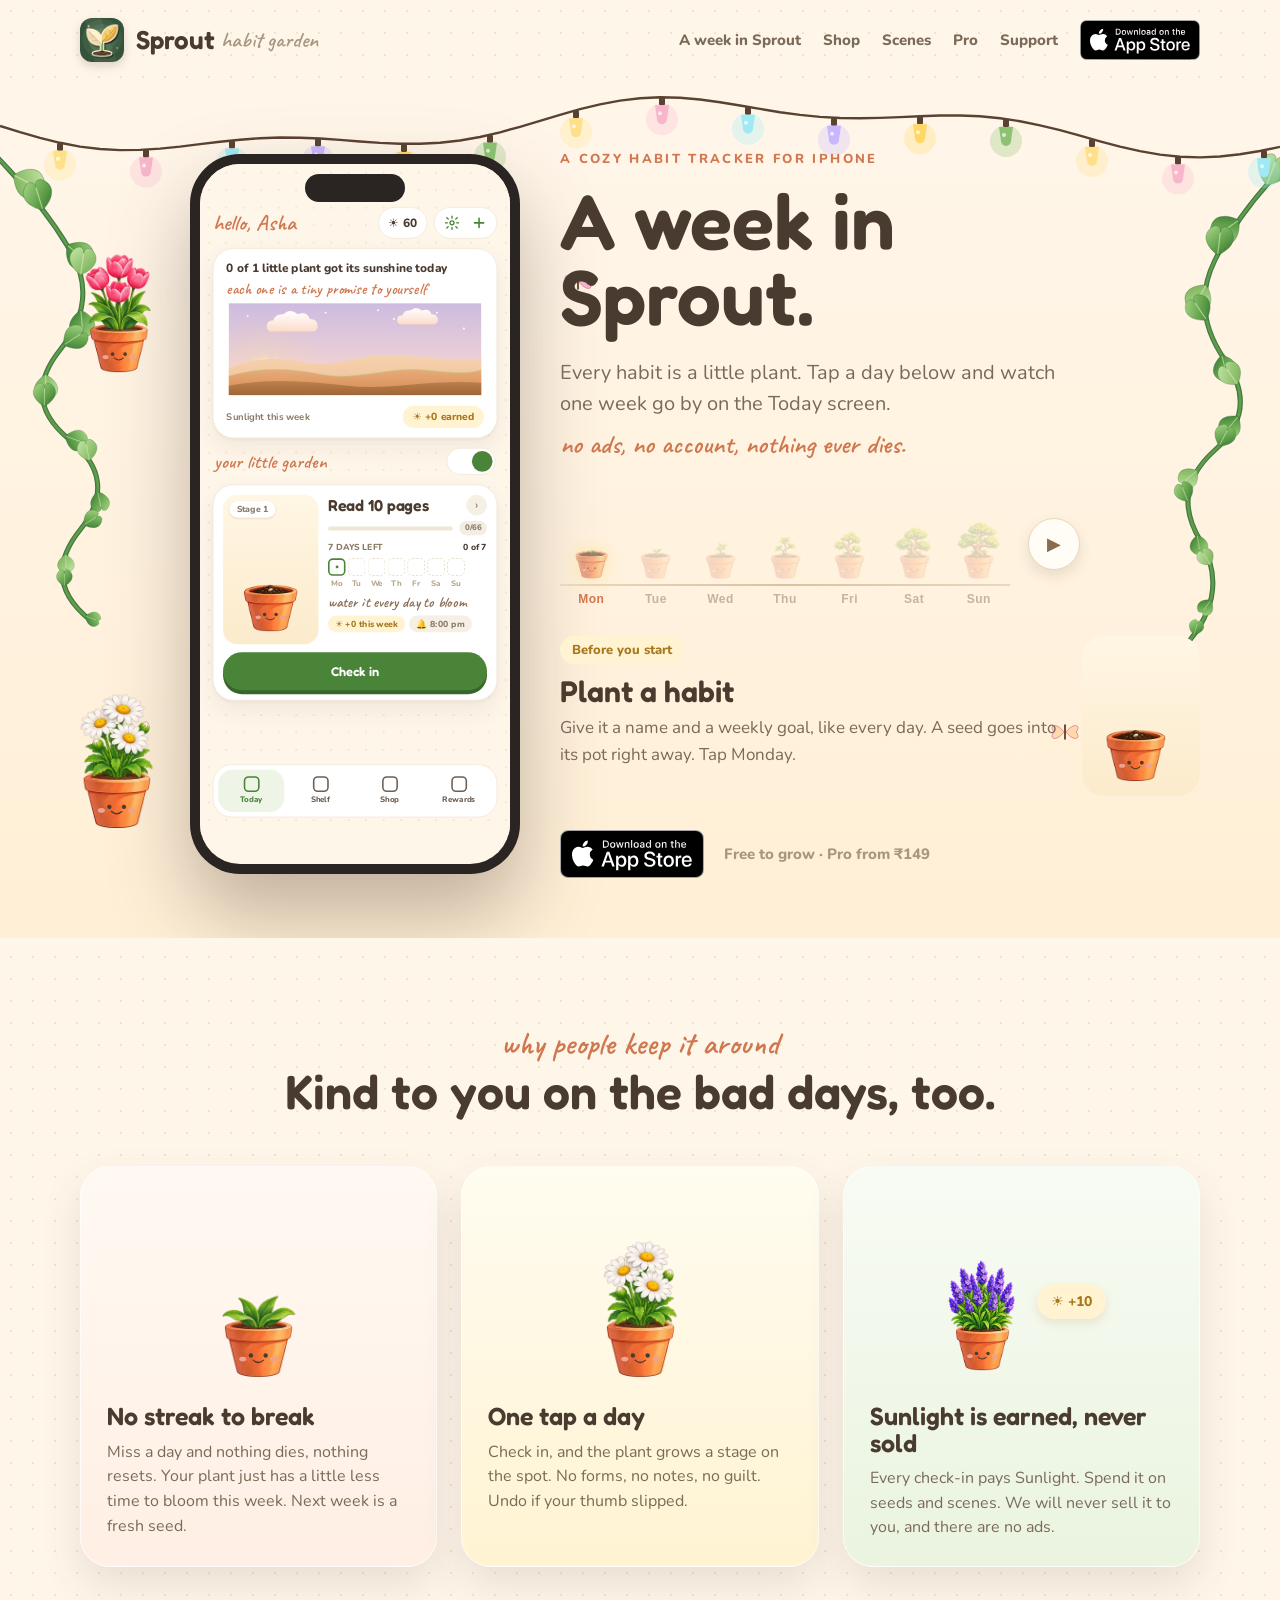
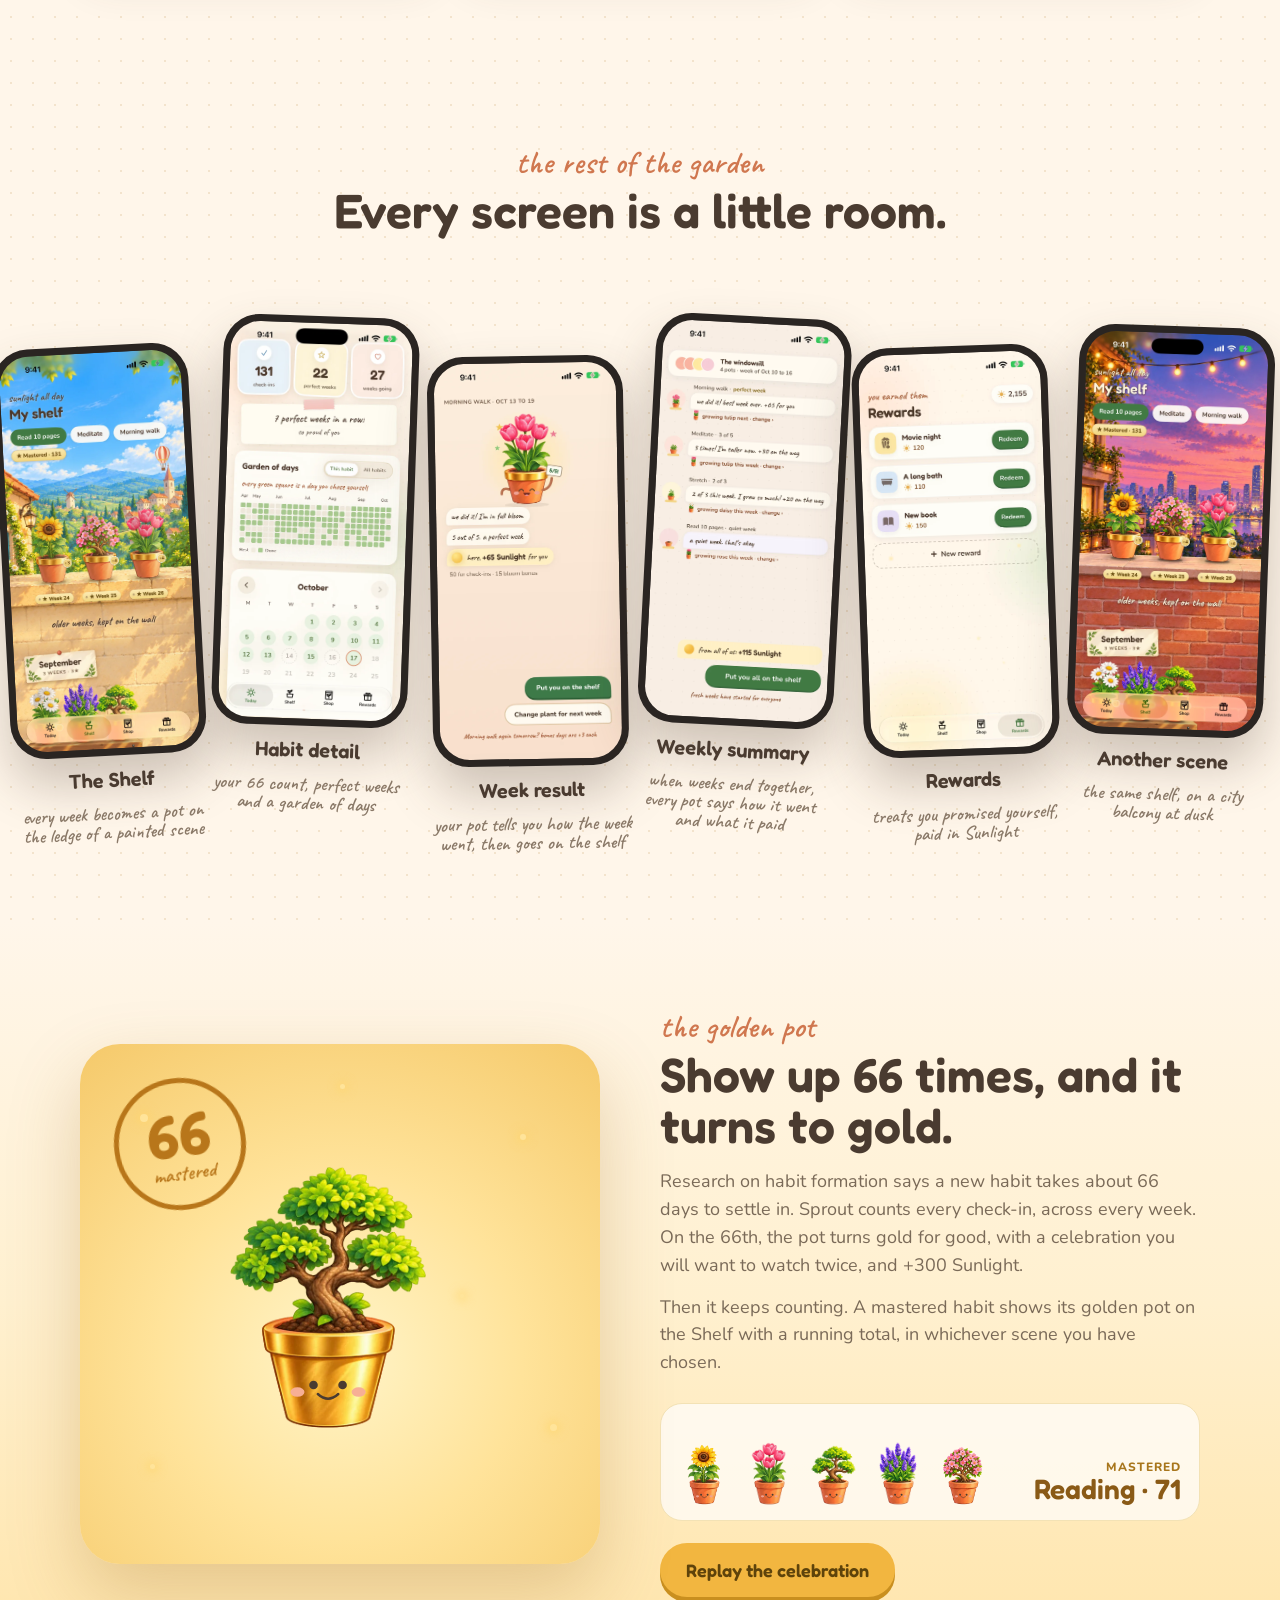
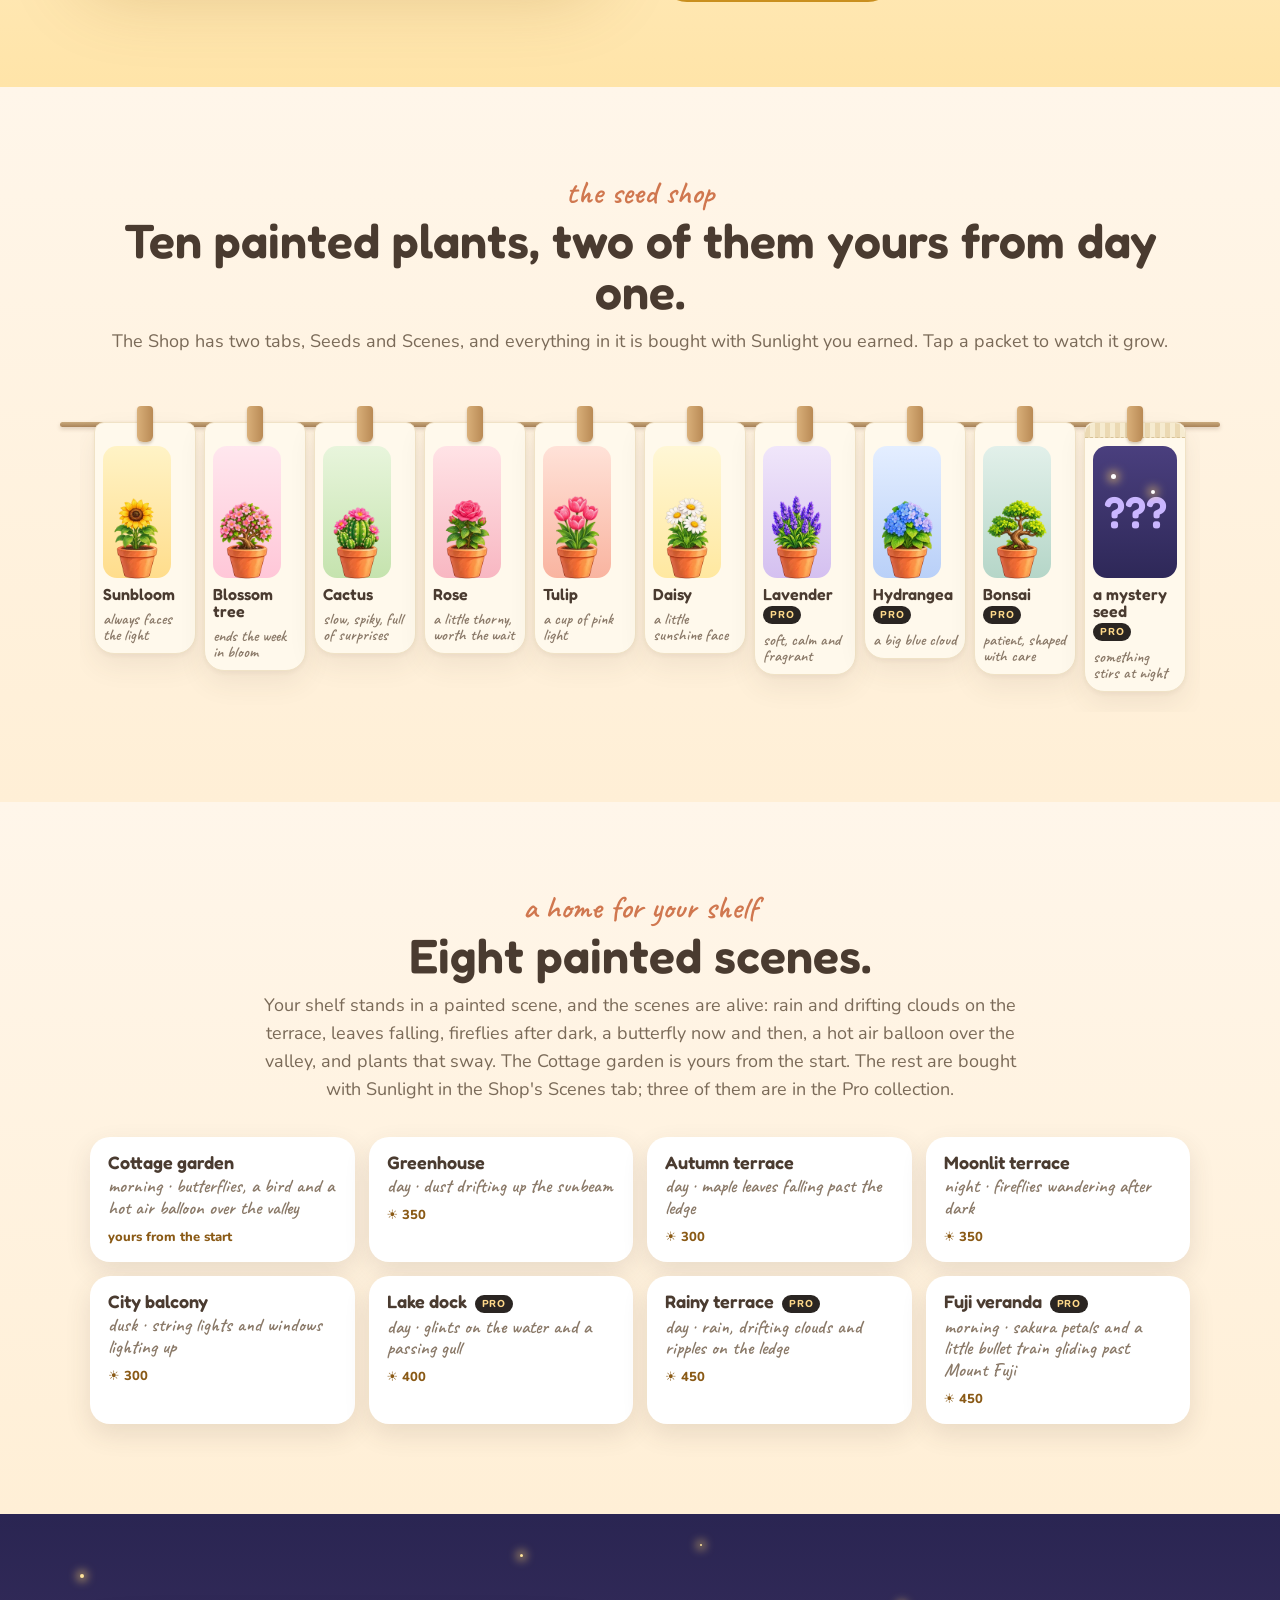
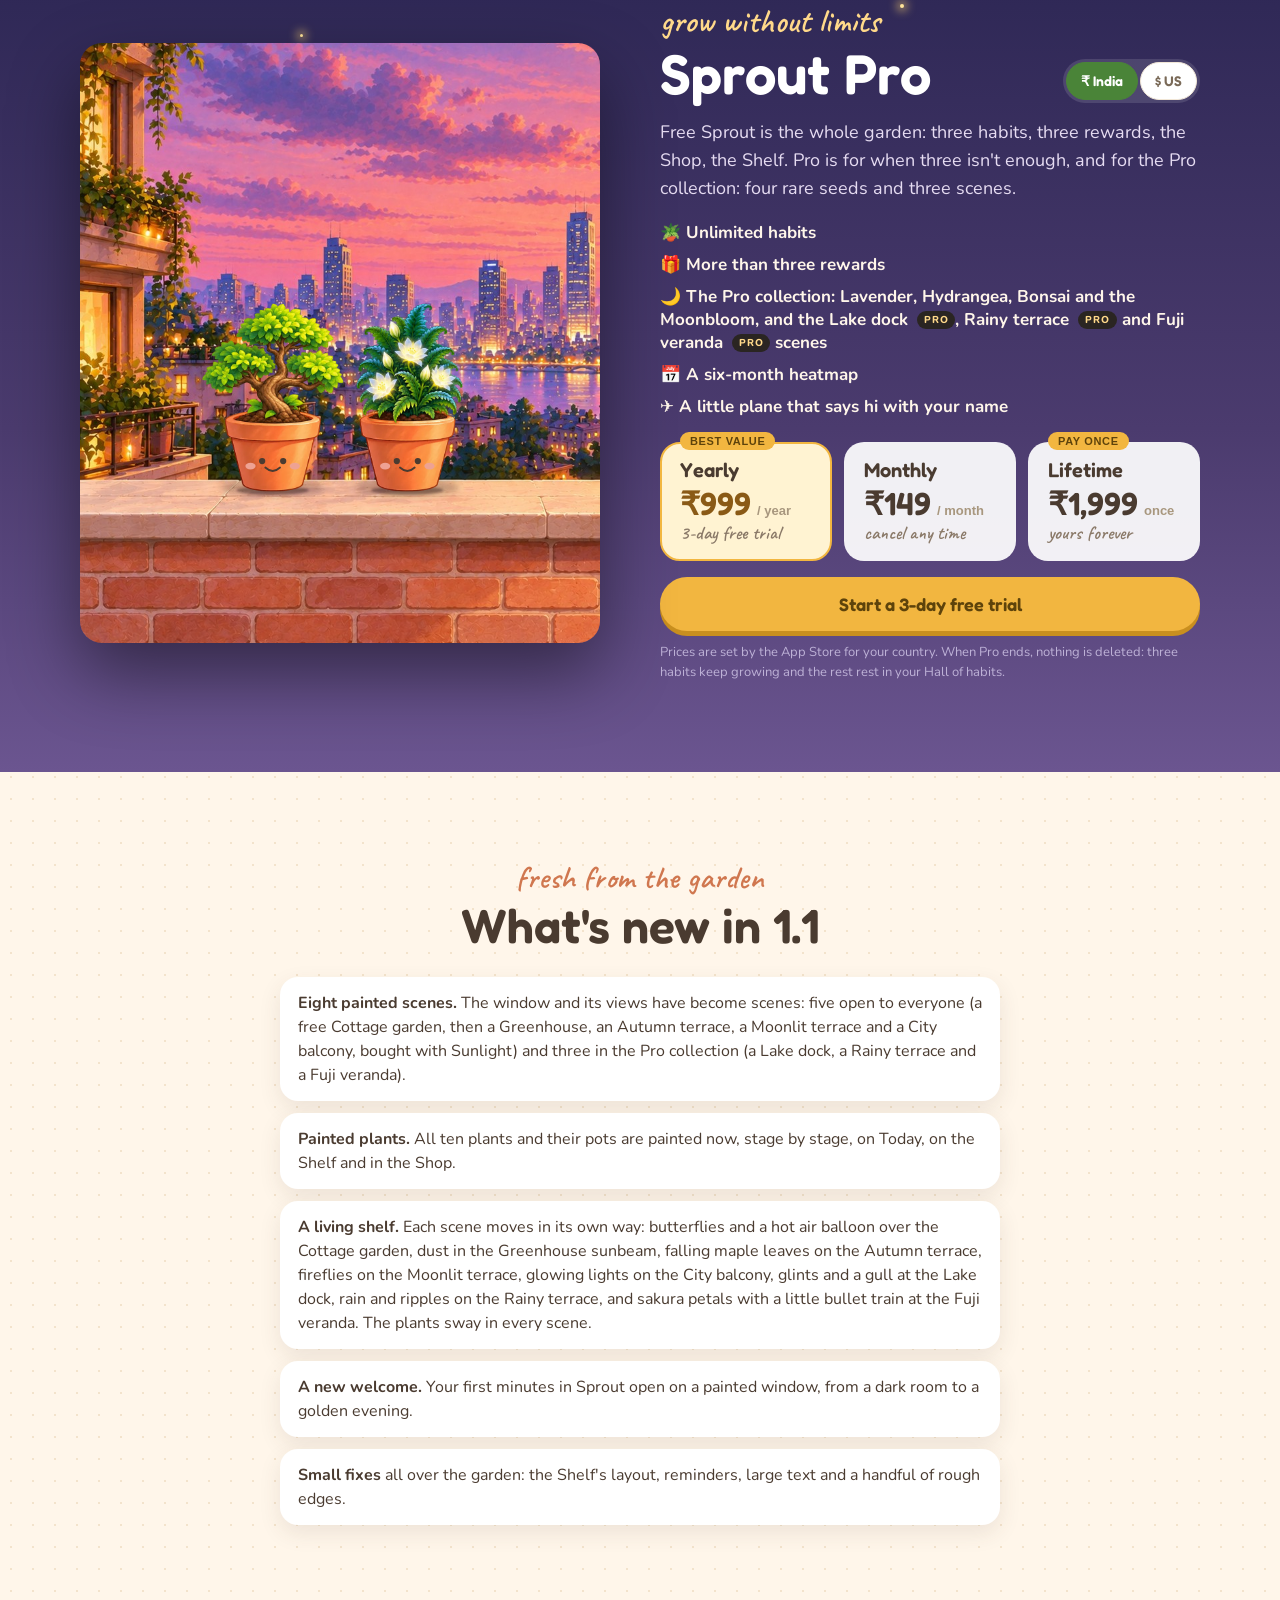
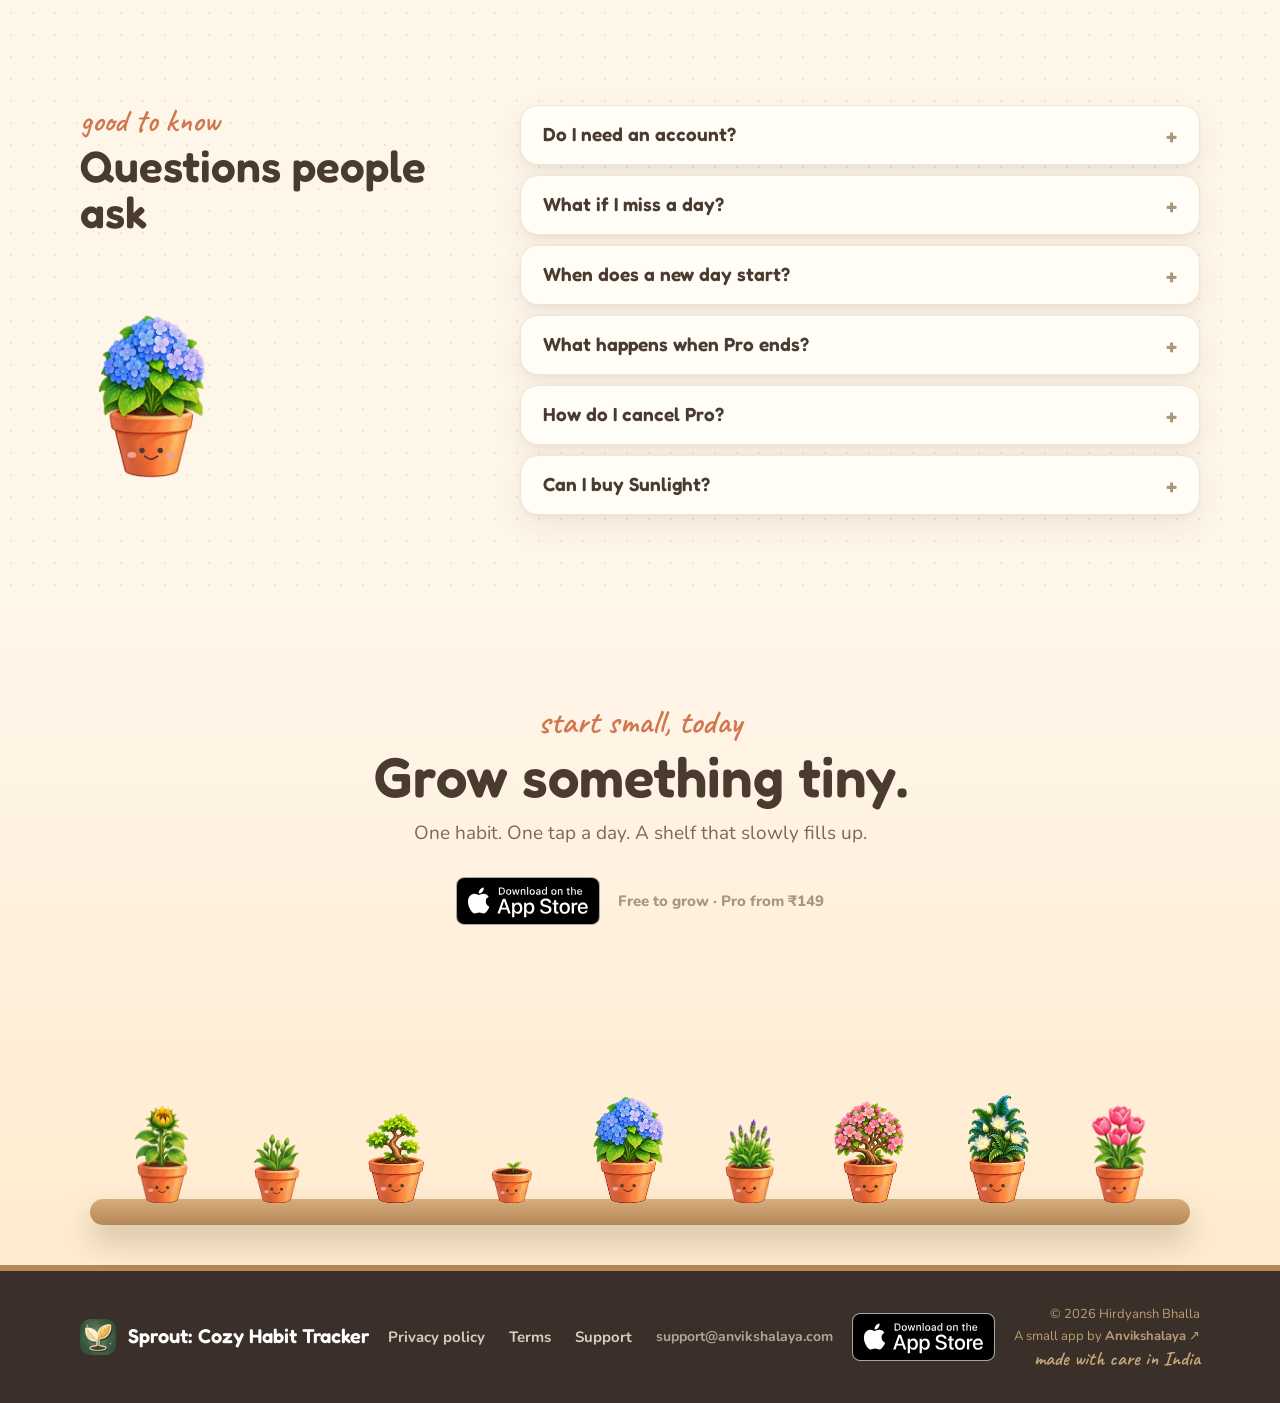
==== index.html @ 33fa5bc1 "Footer: credit and link to Anvikshalaya" ====
<!doctype html><html lang="en"><head><meta charset="utf-8"><meta name="viewport" content="width=device-width,initial-scale=1"><title>Sprout: Cozy Habit Tracker for iPhone</title><meta name="description" content="Every habit is a little plant on your shelf. Check in once a day, watch it grow, keep every week as a pot. No streak guilt, no ads, no account."><link rel="icon" href="assets/favicon.png"><link rel="apple-touch-icon" href="assets/icon.png"><link rel="canonical" href="https://sproutgarden.github.io/"><link rel="author" href="https://anvikshalaya.com/"><meta name="theme-color" content="#FFF6EA"><meta name="apple-itunes-app" content="app-id=6821127488"><meta property="og:type" content="website"><meta property="og:site_name" content="Sprout: Cozy Habit Tracker"><meta property="og:url" content="https://sproutgarden.github.io/"><meta property="og:title" content="Sprout: Cozy Habit Tracker for iPhone"><meta property="og:description" content="Tiny habits, growing on your shelf. Check in once a day, watch a plant grow, keep every week as a pot. No ads, no account, nothing ever dies."><meta property="og:image" content="https://sproutgarden.github.io/assets/og-image.jpg"><meta property="og:image:width" content="1200"><meta property="og:image:height" content="630"><meta property="og:image:alt" content="Sprout: Cozy Habit Tracker for iPhone, with a painted bonsai on the Today screen"><meta name="twitter:card" content="summary_large_image"><meta name="twitter:title" content="Sprout: Cozy Habit Tracker for iPhone"><meta name="twitter:description" content="Tiny habits, growing on your shelf. No ads, no account, nothing ever dies."><meta name="twitter:image" content="https://sproutgarden.github.io/assets/og-image.jpg"><link rel="preconnect" href="https://fonts.googleapis.com"><link href="https://fonts.googleapis.com/css2?family=Fredoka:wght@500;600&family=Nunito:wght@400;600;700;800&family=Caveat:wght@500;600;700&display=swap" rel="stylesheet"><link rel="stylesheet" href="style.css?v=20261018r"></head><body><svg width="0" height="0" style="position:absolute" aria-hidden="true"><defs><g id="potface" transform="translate(240 654) scale(3.3333)"><circle cx="-9.25" cy="-4.5" r="2.75" fill="#4A3B31"/><circle cx="9.25" cy="-4.5" r="2.75" fill="#4A3B31"/><path d="M-6.5 1.25 Q0 7.25 6.5 1.25" fill="none" stroke="#4A3B31" stroke-width="1.6" stroke-linecap="round"/><ellipse cx="-19.5" cy="0" rx="4.5" ry="3" fill="#EEA293"/><ellipse cx="19.5" cy="0" rx="4.5" ry="3" fill="#EEA293"/></g><g id="potfaceg"><g transform="translate(240 654) scale(3.3333)"><circle cx="-9.25" cy="-4.5" r="2.75" fill="#4A3B31"/><circle cx="9.25" cy="-4.5" r="2.75" fill="#4A3B31"/><path d="M-6.5 1.25 Q0 7.25 6.5 1.25" fill="none" stroke="#4A3B31" stroke-width="1.6" stroke-linecap="round"/><ellipse cx="-19.5" cy="0" rx="4.5" ry="3" fill="#F7AF95"/><ellipse cx="19.5" cy="0" rx="4.5" ry="3" fill="#F7AF95"/></g></g></defs></svg><svg width="0" height="0" style="position: absolute" aria-hidden="true"><defs>
<linearGradient id="potBP" x1="0" y1="0" x2="1" y2="0"><stop offset="0" stop-color="#E29A72"/><stop offset="0.45" stop-color="#C8805F"/><stop offset="1" stop-color="#9C5C43"/></linearGradient>
<linearGradient id="potRP" x1="0" y1="0" x2="1" y2="0"><stop offset="0" stop-color="#F7D9BC"/><stop offset="0.5" stop-color="#F0C4A0"/><stop offset="1" stop-color="#D9A47F"/></linearGradient>
<linearGradient id="soilP" x1="0" y1="0" x2="0" y2="1"><stop offset="0" stop-color="#7A5637"/><stop offset="1" stop-color="#4A3527"/></linearGradient>
<linearGradient id="leafP" x1="0" y1="0" x2="1" y2="1"><stop offset="0" stop-color="#8CCB6E"/><stop offset="1" stop-color="#3F8A3A"/></linearGradient>
<linearGradient id="cflowP" x1="0" y1="0" x2="0" y2="1"><stop offset="0" stop-color="#FFC6D4"/><stop offset="0.55" stop-color="#FF8FB0"/><stop offset="1" stop-color="#E5547F"/></linearGradient>
<linearGradient id="cflow2P" x1="0" y1="0" x2="0" y2="1"><stop offset="0" stop-color="#FFE0E8"/><stop offset="1" stop-color="#FF9DBA"/></linearGradient>
<radialGradient id="pOutP" cx="0.4" cy="0.35" r="0.85"><stop offset="0" stop-color="#F6667F"/><stop offset="0.6" stop-color="#D02E52"/><stop offset="1" stop-color="#8E1533"/></radialGradient>
<radialGradient id="pMidP" cx="0.4" cy="0.3" r="0.9"><stop offset="0" stop-color="#FF8CA0"/><stop offset="0.6" stop-color="#E23F62"/><stop offset="1" stop-color="#A81C3E"/></radialGradient>
<radialGradient id="pInP" cx="0.4" cy="0.3" r="0.9"><stop offset="0" stop-color="#FFA9B8"/><stop offset="0.6" stop-color="#EE5A78"/><stop offset="1" stop-color="#B92446"/></radialGradient>
<radialGradient id="budP" cx="0.4" cy="0.3" r="0.9"><stop offset="0" stop-color="#FF7F96"/><stop offset="1" stop-color="#B0203F"/></radialGradient>
</defs><g id="potN"><ellipse cx="0" cy="63" rx="38" ry="6" fill="#4A3B30" opacity="0.14"/><path d="M-28 14 H28 L23 56 Q0 63 -23 56 Z" fill="url(#potBP)"/><path d="M-24 22 Q-22 40 -18 54" fill="none" stroke="#F0B896" stroke-width="3" stroke-linecap="round" opacity="0.5"/><rect x="-34" y="-3" width="68" height="17" rx="7" fill="url(#potRP)"/><rect x="-32" y="-1" width="64" height="4" rx="2" fill="#FFFFFF" opacity="0.35"/><circle class="blink" cx="-8" cy="32" r="2.6" fill="#4A3B30"/><circle class="blink" cx="8" cy="32" r="2.6" fill="#4A3B30"/><circle cx="-7.3" cy="31.2" r="0.8" fill="#FFFFFF"/><circle cx="8.7" cy="31.2" r="0.8" fill="#FFFFFF"/><path d="M-5 38 Q0 43 5 38" fill="none" stroke="#4A3B30" stroke-width="2" stroke-linecap="round"/><ellipse cx="-15" cy="38" rx="4.2" ry="2.8" fill="#F4949A" opacity="0.75"/><ellipse cx="15" cy="38" rx="4.2" ry="2.8" fill="#F4949A" opacity="0.75"/></g><g id="potG"><ellipse cx="0" cy="63" rx="38" ry="6" fill="#4A3B30" opacity="0.14"/><path d="M-28 14 H28 L23 56 Q0 63 -23 56 Z" fill="url(#potBP)"/><path d="M-24 22 Q-22 40 -18 54" fill="none" stroke="#F0B896" stroke-width="3" stroke-linecap="round" opacity="0.5"/><rect x="-34" y="-3" width="68" height="17" rx="7" fill="#F7D98A"/><rect x="-32" y="-1" width="64" height="4" rx="2" fill="#FFFFFF" opacity="0.35"/><circle class="blink" cx="-8" cy="32" r="2.6" fill="#4A3B30"/><circle class="blink" cx="8" cy="32" r="2.6" fill="#4A3B30"/><circle cx="-7.3" cy="31.2" r="0.8" fill="#FFFFFF"/><circle cx="8.7" cy="31.2" r="0.8" fill="#FFFFFF"/><path d="M-5 38 Q0 43 5 38" fill="none" stroke="#4A3B30" stroke-width="2" stroke-linecap="round"/><ellipse cx="-15" cy="38" rx="4.2" ry="2.8" fill="#F4949A" opacity="0.75"/><ellipse cx="15" cy="38" rx="4.2" ry="2.8" fill="#F4949A" opacity="0.75"/><path d="M-27 22 H27 L26 26 H-26 Z" fill="#D9A93F"/></g><g id="soilB"><ellipse cx="0" cy="0" rx="29" ry="6" fill="url(#soilP)"/></g><g id="canO"><path d="M64 -34 C90 -34 90 0 64 0" fill="none" stroke="#5B8DB0" stroke-width="6" stroke-linecap="round"/><polygon points="2,-22 -46,-44 -50,-36 2,-14" fill="#6FA3C7"/><ellipse cx="-48" cy="-40" rx="5" ry="10" fill="#86B6D6"/><rect x="0" y="-20" width="66" height="50" rx="10" fill="#6FA3C7"/><rect x="-4" y="-26" width="74" height="10" rx="4" fill="#86B6D6"/></g><g id="st1"><g transform="translate(-60 -96)"><line x1="60" y1="96" x2="60" y2="96" stroke="#3B6D11" stroke-width="3.5" stroke-linecap="round" visibility="hidden"></line>
<g visibility="hidden">
<ellipse cx="50" cy="86" rx="10" ry="4.5" fill="#4F8A2E" transform="rotate(-25 50 86)"></ellipse>
<ellipse cx="70" cy="86" rx="10" ry="4.5" fill="#4F8A2E" transform="rotate(25 70 86)"></ellipse>
</g>
<g visibility="hidden">
<ellipse cx="50" cy="68" rx="10" ry="4.5" fill="#4F8A2E" transform="rotate(-25 50 68)"></ellipse>
<ellipse cx="70" cy="68" rx="10" ry="4.5" fill="#4F8A2E" transform="rotate(25 70 68)"></ellipse>
</g>
<g visibility="hidden">
<ellipse cx="50" cy="50" rx="10" ry="4.5" fill="#4F8A2E" transform="rotate(-25 50 50)"></ellipse>
<ellipse cx="70" cy="50" rx="10" ry="4.5" fill="#4F8A2E" transform="rotate(25 70 50)"></ellipse>
</g>
<circle cx="60" cy="38" r="4.5" fill="#97C459" visibility="hidden"></circle>
<circle cx="60" cy="29" r="7.5" fill="#F2C766" visibility="hidden"></circle>
<g visibility="hidden">
<circle cx="60" cy="13" r="6.5" fill="#E8A93A"></circle>
<circle cx="68.5" cy="20" r="6.5" fill="#E8A93A"></circle>
<circle cx="65.5" cy="29.5" r="6.5" fill="#E8A93A"></circle>
<circle cx="54.5" cy="29.5" r="6.5" fill="#E8A93A"></circle>
<circle cx="51.5" cy="20" r="6.5" fill="#E8A93A"></circle>
<circle cx="60" cy="22" r="5.5" fill="#B9782A"></circle>
</g>
<line x1="60" y1="96" x2="60" y2="96" stroke="#7A5230" stroke-width="5" stroke-linecap="round" visibility="hidden"></line>
<circle cx="60" cy="58" r="12" fill="#5E9A3C" visibility="hidden"></circle>
<g visibility="hidden">
<circle cx="60" cy="48" r="18" fill="#5E9A3C"></circle>
<circle cx="54" cy="42" r="5" fill="#7DB356"></circle>
</g>
<g visibility="hidden">
<circle cx="45" cy="49" r="15" fill="#5E9A3C"></circle>
<circle cx="75" cy="49" r="15" fill="#5E9A3C"></circle>
<circle cx="60" cy="40" r="22" fill="#5E9A3C"></circle>
<circle cx="53" cy="32" r="6" fill="#7DB356"></circle>
</g>
<g visibility="hidden">
<circle cx="50" cy="30" r="3" fill="#F4B6C8"></circle>
<circle cx="68" cy="32" r="3" fill="#F4B6C8"></circle>
<circle cx="42" cy="46" r="3" fill="#F4B6C8"></circle>
<circle cx="78" cy="46" r="3" fill="#F4B6C8"></circle>
<circle cx="60" cy="44" r="3" fill="#F4B6C8"></circle>
</g>
<g visibility="hidden">
<circle cx="50" cy="30" r="5.5" fill="#EF8FB0"></circle><circle cx="50" cy="30" r="2" fill="#FFF3F6"></circle>
<circle cx="68" cy="32" r="5.5" fill="#EF8FB0"></circle><circle cx="68" cy="32" r="2" fill="#FFF3F6"></circle>
<circle cx="42" cy="46" r="5.5" fill="#EF8FB0"></circle><circle cx="42" cy="46" r="2" fill="#FFF3F6"></circle>
<circle cx="78" cy="46" r="5.5" fill="#EF8FB0"></circle><circle cx="78" cy="46" r="2" fill="#FFF3F6"></circle>
<circle cx="60" cy="44" r="5.5" fill="#EF8FB0"></circle><circle cx="60" cy="44" r="2" fill="#FFF3F6"></circle>
</g></g></g><g id="st2"><g transform="translate(-60 -96)"><line x1="60" y1="96" x2="60" y2="84" stroke="#3B6D11" stroke-width="3.5" stroke-linecap="round" visibility="visible"></line>
<g visibility="visible">
<ellipse cx="50" cy="86" rx="10" ry="4.5" fill="#4F8A2E" transform="rotate(-25 50 86)"></ellipse>
<ellipse cx="70" cy="86" rx="10" ry="4.5" fill="#4F8A2E" transform="rotate(25 70 86)"></ellipse>
</g>
<g visibility="hidden">
<ellipse cx="50" cy="68" rx="10" ry="4.5" fill="#4F8A2E" transform="rotate(-25 50 68)"></ellipse>
<ellipse cx="70" cy="68" rx="10" ry="4.5" fill="#4F8A2E" transform="rotate(25 70 68)"></ellipse>
</g>
<g visibility="hidden">
<ellipse cx="50" cy="50" rx="10" ry="4.5" fill="#4F8A2E" transform="rotate(-25 50 50)"></ellipse>
<ellipse cx="70" cy="50" rx="10" ry="4.5" fill="#4F8A2E" transform="rotate(25 70 50)"></ellipse>
</g>
<circle cx="60" cy="38" r="4.5" fill="#97C459" visibility="hidden"></circle>
<circle cx="60" cy="29" r="7.5" fill="#F2C766" visibility="hidden"></circle>
<g visibility="hidden">
<circle cx="60" cy="13" r="6.5" fill="#E8A93A"></circle>
<circle cx="68.5" cy="20" r="6.5" fill="#E8A93A"></circle>
<circle cx="65.5" cy="29.5" r="6.5" fill="#E8A93A"></circle>
<circle cx="54.5" cy="29.5" r="6.5" fill="#E8A93A"></circle>
<circle cx="51.5" cy="20" r="6.5" fill="#E8A93A"></circle>
<circle cx="60" cy="22" r="5.5" fill="#B9782A"></circle>
</g>
<line x1="60" y1="96" x2="60" y2="96" stroke="#7A5230" stroke-width="5" stroke-linecap="round" visibility="hidden"></line>
<circle cx="60" cy="58" r="12" fill="#5E9A3C" visibility="hidden"></circle>
<g visibility="hidden">
<circle cx="60" cy="48" r="18" fill="#5E9A3C"></circle>
<circle cx="54" cy="42" r="5" fill="#7DB356"></circle>
</g>
<g visibility="hidden">
<circle cx="45" cy="49" r="15" fill="#5E9A3C"></circle>
<circle cx="75" cy="49" r="15" fill="#5E9A3C"></circle>
<circle cx="60" cy="40" r="22" fill="#5E9A3C"></circle>
<circle cx="53" cy="32" r="6" fill="#7DB356"></circle>
</g>
<g visibility="hidden">
<circle cx="50" cy="30" r="3" fill="#F4B6C8"></circle>
<circle cx="68" cy="32" r="3" fill="#F4B6C8"></circle>
<circle cx="42" cy="46" r="3" fill="#F4B6C8"></circle>
<circle cx="78" cy="46" r="3" fill="#F4B6C8"></circle>
<circle cx="60" cy="44" r="3" fill="#F4B6C8"></circle>
</g>
<g visibility="hidden">
<circle cx="50" cy="30" r="5.5" fill="#EF8FB0"></circle><circle cx="50" cy="30" r="2" fill="#FFF3F6"></circle>
<circle cx="68" cy="32" r="5.5" fill="#EF8FB0"></circle><circle cx="68" cy="32" r="2" fill="#FFF3F6"></circle>
<circle cx="42" cy="46" r="5.5" fill="#EF8FB0"></circle><circle cx="42" cy="46" r="2" fill="#FFF3F6"></circle>
<circle cx="78" cy="46" r="5.5" fill="#EF8FB0"></circle><circle cx="78" cy="46" r="2" fill="#FFF3F6"></circle>
<circle cx="60" cy="44" r="5.5" fill="#EF8FB0"></circle><circle cx="60" cy="44" r="2" fill="#FFF3F6"></circle>
</g></g></g><g id="st3"><g transform="translate(-60 -96)"><line x1="60" y1="96" x2="60" y2="72" stroke="#3B6D11" stroke-width="3.5" stroke-linecap="round" visibility="visible"></line>
<g visibility="visible">
<ellipse cx="50" cy="86" rx="10" ry="4.5" fill="#4F8A2E" transform="rotate(-25 50 86)"></ellipse>
<ellipse cx="70" cy="86" rx="10" ry="4.5" fill="#4F8A2E" transform="rotate(25 70 86)"></ellipse>
</g>
<g visibility="hidden">
<ellipse cx="50" cy="68" rx="10" ry="4.5" fill="#4F8A2E" transform="rotate(-25 50 68)"></ellipse>
<ellipse cx="70" cy="68" rx="10" ry="4.5" fill="#4F8A2E" transform="rotate(25 70 68)"></ellipse>
</g>
<g visibility="hidden">
<ellipse cx="50" cy="50" rx="10" ry="4.5" fill="#4F8A2E" transform="rotate(-25 50 50)"></ellipse>
<ellipse cx="70" cy="50" rx="10" ry="4.5" fill="#4F8A2E" transform="rotate(25 70 50)"></ellipse>
</g>
<circle cx="60" cy="38" r="4.5" fill="#97C459" visibility="hidden"></circle>
<circle cx="60" cy="29" r="7.5" fill="#F2C766" visibility="hidden"></circle>
<g visibility="hidden">
<circle cx="60" cy="13" r="6.5" fill="#E8A93A"></circle>
<circle cx="68.5" cy="20" r="6.5" fill="#E8A93A"></circle>
<circle cx="65.5" cy="29.5" r="6.5" fill="#E8A93A"></circle>
<circle cx="54.5" cy="29.5" r="6.5" fill="#E8A93A"></circle>
<circle cx="51.5" cy="20" r="6.5" fill="#E8A93A"></circle>
<circle cx="60" cy="22" r="5.5" fill="#B9782A"></circle>
</g>
<line x1="60" y1="96" x2="60" y2="96" stroke="#7A5230" stroke-width="5" stroke-linecap="round" visibility="hidden"></line>
<circle cx="60" cy="58" r="12" fill="#5E9A3C" visibility="hidden"></circle>
<g visibility="hidden">
<circle cx="60" cy="48" r="18" fill="#5E9A3C"></circle>
<circle cx="54" cy="42" r="5" fill="#7DB356"></circle>
</g>
<g visibility="hidden">
<circle cx="45" cy="49" r="15" fill="#5E9A3C"></circle>
<circle cx="75" cy="49" r="15" fill="#5E9A3C"></circle>
<circle cx="60" cy="40" r="22" fill="#5E9A3C"></circle>
<circle cx="53" cy="32" r="6" fill="#7DB356"></circle>
</g>
<g visibility="hidden">
<circle cx="50" cy="30" r="3" fill="#F4B6C8"></circle>
<circle cx="68" cy="32" r="3" fill="#F4B6C8"></circle>
<circle cx="42" cy="46" r="3" fill="#F4B6C8"></circle>
<circle cx="78" cy="46" r="3" fill="#F4B6C8"></circle>
<circle cx="60" cy="44" r="3" fill="#F4B6C8"></circle>
</g>
<g visibility="hidden">
<circle cx="50" cy="30" r="5.5" fill="#EF8FB0"></circle><circle cx="50" cy="30" r="2" fill="#FFF3F6"></circle>
<circle cx="68" cy="32" r="5.5" fill="#EF8FB0"></circle><circle cx="68" cy="32" r="2" fill="#FFF3F6"></circle>
<circle cx="42" cy="46" r="5.5" fill="#EF8FB0"></circle><circle cx="42" cy="46" r="2" fill="#FFF3F6"></circle>
<circle cx="78" cy="46" r="5.5" fill="#EF8FB0"></circle><circle cx="78" cy="46" r="2" fill="#FFF3F6"></circle>
<circle cx="60" cy="44" r="5.5" fill="#EF8FB0"></circle><circle cx="60" cy="44" r="2" fill="#FFF3F6"></circle>
</g></g></g><g id="st4"><g transform="translate(-60 -96)"><line x1="60" y1="96" x2="60" y2="60" stroke="#3B6D11" stroke-width="3.5" stroke-linecap="round" visibility="visible"></line>
<g visibility="visible">
<ellipse cx="50" cy="86" rx="10" ry="4.5" fill="#4F8A2E" transform="rotate(-25 50 86)"></ellipse>
<ellipse cx="70" cy="86" rx="10" ry="4.5" fill="#4F8A2E" transform="rotate(25 70 86)"></ellipse>
</g>
<g visibility="visible">
<ellipse cx="50" cy="68" rx="10" ry="4.5" fill="#4F8A2E" transform="rotate(-25 50 68)"></ellipse>
<ellipse cx="70" cy="68" rx="10" ry="4.5" fill="#4F8A2E" transform="rotate(25 70 68)"></ellipse>
</g>
<g visibility="hidden">
<ellipse cx="50" cy="50" rx="10" ry="4.5" fill="#4F8A2E" transform="rotate(-25 50 50)"></ellipse>
<ellipse cx="70" cy="50" rx="10" ry="4.5" fill="#4F8A2E" transform="rotate(25 70 50)"></ellipse>
</g>
<circle cx="60" cy="38" r="4.5" fill="#97C459" visibility="hidden"></circle>
<circle cx="60" cy="29" r="7.5" fill="#F2C766" visibility="hidden"></circle>
<g visibility="hidden">
<circle cx="60" cy="13" r="6.5" fill="#E8A93A"></circle>
<circle cx="68.5" cy="20" r="6.5" fill="#E8A93A"></circle>
<circle cx="65.5" cy="29.5" r="6.5" fill="#E8A93A"></circle>
<circle cx="54.5" cy="29.5" r="6.5" fill="#E8A93A"></circle>
<circle cx="51.5" cy="20" r="6.5" fill="#E8A93A"></circle>
<circle cx="60" cy="22" r="5.5" fill="#B9782A"></circle>
</g>
<line x1="60" y1="96" x2="60" y2="70" stroke="#7A5230" stroke-width="5" stroke-linecap="round" visibility="hidden"></line>
<circle cx="60" cy="58" r="12" fill="#5E9A3C" visibility="hidden"></circle>
<g visibility="hidden">
<circle cx="60" cy="48" r="18" fill="#5E9A3C"></circle>
<circle cx="54" cy="42" r="5" fill="#7DB356"></circle>
</g>
<g visibility="hidden">
<circle cx="45" cy="49" r="15" fill="#5E9A3C"></circle>
<circle cx="75" cy="49" r="15" fill="#5E9A3C"></circle>
<circle cx="60" cy="40" r="22" fill="#5E9A3C"></circle>
<circle cx="53" cy="32" r="6" fill="#7DB356"></circle>
</g>
<g visibility="hidden">
<circle cx="50" cy="30" r="3" fill="#F4B6C8"></circle>
<circle cx="68" cy="32" r="3" fill="#F4B6C8"></circle>
<circle cx="42" cy="46" r="3" fill="#F4B6C8"></circle>
<circle cx="78" cy="46" r="3" fill="#F4B6C8"></circle>
<circle cx="60" cy="44" r="3" fill="#F4B6C8"></circle>
</g>
<g visibility="hidden">
<circle cx="50" cy="30" r="5.5" fill="#EF8FB0"></circle><circle cx="50" cy="30" r="2" fill="#FFF3F6"></circle>
<circle cx="68" cy="32" r="5.5" fill="#EF8FB0"></circle><circle cx="68" cy="32" r="2" fill="#FFF3F6"></circle>
<circle cx="42" cy="46" r="5.5" fill="#EF8FB0"></circle><circle cx="42" cy="46" r="2" fill="#FFF3F6"></circle>
<circle cx="78" cy="46" r="5.5" fill="#EF8FB0"></circle><circle cx="78" cy="46" r="2" fill="#FFF3F6"></circle>
<circle cx="60" cy="44" r="5.5" fill="#EF8FB0"></circle><circle cx="60" cy="44" r="2" fill="#FFF3F6"></circle>
</g></g></g><g id="st5"><g transform="translate(-60 -96)"><line x1="60" y1="96" x2="60" y2="50" stroke="#3B6D11" stroke-width="3.5" stroke-linecap="round" visibility="visible"></line>
<g visibility="visible">
<ellipse cx="50" cy="86" rx="10" ry="4.5" fill="#4F8A2E" transform="rotate(-25 50 86)"></ellipse>
<ellipse cx="70" cy="86" rx="10" ry="4.5" fill="#4F8A2E" transform="rotate(25 70 86)"></ellipse>
</g>
<g visibility="visible">
<ellipse cx="50" cy="68" rx="10" ry="4.5" fill="#4F8A2E" transform="rotate(-25 50 68)"></ellipse>
<ellipse cx="70" cy="68" rx="10" ry="4.5" fill="#4F8A2E" transform="rotate(25 70 68)"></ellipse>
</g>
<g visibility="hidden">
<ellipse cx="50" cy="50" rx="10" ry="4.5" fill="#4F8A2E" transform="rotate(-25 50 50)"></ellipse>
<ellipse cx="70" cy="50" rx="10" ry="4.5" fill="#4F8A2E" transform="rotate(25 70 50)"></ellipse>
</g>
<circle cx="60" cy="38" r="4.5" fill="#97C459" visibility="hidden"></circle>
<circle cx="60" cy="29" r="7.5" fill="#F2C766" visibility="hidden"></circle>
<g visibility="hidden">
<circle cx="60" cy="13" r="6.5" fill="#E8A93A"></circle>
<circle cx="68.5" cy="20" r="6.5" fill="#E8A93A"></circle>
<circle cx="65.5" cy="29.5" r="6.5" fill="#E8A93A"></circle>
<circle cx="54.5" cy="29.5" r="6.5" fill="#E8A93A"></circle>
<circle cx="51.5" cy="20" r="6.5" fill="#E8A93A"></circle>
<circle cx="60" cy="22" r="5.5" fill="#B9782A"></circle>
</g>
<line x1="60" y1="96" x2="60" y2="64" stroke="#7A5230" stroke-width="5" stroke-linecap="round" visibility="hidden"></line>
<circle cx="60" cy="58" r="12" fill="#5E9A3C" visibility="hidden"></circle>
<g visibility="hidden">
<circle cx="60" cy="48" r="18" fill="#5E9A3C"></circle>
<circle cx="54" cy="42" r="5" fill="#7DB356"></circle>
</g>
<g visibility="hidden">
<circle cx="45" cy="49" r="15" fill="#5E9A3C"></circle>
<circle cx="75" cy="49" r="15" fill="#5E9A3C"></circle>
<circle cx="60" cy="40" r="22" fill="#5E9A3C"></circle>
<circle cx="53" cy="32" r="6" fill="#7DB356"></circle>
</g>
<g visibility="hidden">
<circle cx="50" cy="30" r="3" fill="#F4B6C8"></circle>
<circle cx="68" cy="32" r="3" fill="#F4B6C8"></circle>
<circle cx="42" cy="46" r="3" fill="#F4B6C8"></circle>
<circle cx="78" cy="46" r="3" fill="#F4B6C8"></circle>
<circle cx="60" cy="44" r="3" fill="#F4B6C8"></circle>
</g>
<g visibility="hidden">
<circle cx="50" cy="30" r="5.5" fill="#EF8FB0"></circle><circle cx="50" cy="30" r="2" fill="#FFF3F6"></circle>
<circle cx="68" cy="32" r="5.5" fill="#EF8FB0"></circle><circle cx="68" cy="32" r="2" fill="#FFF3F6"></circle>
<circle cx="42" cy="46" r="5.5" fill="#EF8FB0"></circle><circle cx="42" cy="46" r="2" fill="#FFF3F6"></circle>
<circle cx="78" cy="46" r="5.5" fill="#EF8FB0"></circle><circle cx="78" cy="46" r="2" fill="#FFF3F6"></circle>
<circle cx="60" cy="44" r="5.5" fill="#EF8FB0"></circle><circle cx="60" cy="44" r="2" fill="#FFF3F6"></circle>
</g></g></g><g id="st6"><g transform="translate(-60 -96)"><line x1="60" y1="96" x2="60" y2="42" stroke="#3B6D11" stroke-width="3.5" stroke-linecap="round" visibility="visible"></line>
<g visibility="visible">
<ellipse cx="50" cy="86" rx="10" ry="4.5" fill="#4F8A2E" transform="rotate(-25 50 86)"></ellipse>
<ellipse cx="70" cy="86" rx="10" ry="4.5" fill="#4F8A2E" transform="rotate(25 70 86)"></ellipse>
</g>
<g visibility="visible">
<ellipse cx="50" cy="68" rx="10" ry="4.5" fill="#4F8A2E" transform="rotate(-25 50 68)"></ellipse>
<ellipse cx="70" cy="68" rx="10" ry="4.5" fill="#4F8A2E" transform="rotate(25 70 68)"></ellipse>
</g>
<g visibility="visible">
<ellipse cx="50" cy="50" rx="10" ry="4.5" fill="#4F8A2E" transform="rotate(-25 50 50)"></ellipse>
<ellipse cx="70" cy="50" rx="10" ry="4.5" fill="#4F8A2E" transform="rotate(25 70 50)"></ellipse>
</g>
<circle cx="60" cy="38" r="4.5" fill="#97C459" visibility="visible"></circle>
<circle cx="60" cy="29" r="7.5" fill="#F2C766" visibility="hidden"></circle>
<g visibility="hidden">
<circle cx="60" cy="13" r="6.5" fill="#E8A93A"></circle>
<circle cx="68.5" cy="20" r="6.5" fill="#E8A93A"></circle>
<circle cx="65.5" cy="29.5" r="6.5" fill="#E8A93A"></circle>
<circle cx="54.5" cy="29.5" r="6.5" fill="#E8A93A"></circle>
<circle cx="51.5" cy="20" r="6.5" fill="#E8A93A"></circle>
<circle cx="60" cy="22" r="5.5" fill="#B9782A"></circle>
</g>
<line x1="60" y1="96" x2="60" y2="60" stroke="#7A5230" stroke-width="5" stroke-linecap="round" visibility="hidden"></line>
<circle cx="60" cy="58" r="12" fill="#5E9A3C" visibility="hidden"></circle>
<g visibility="hidden">
<circle cx="60" cy="48" r="18" fill="#5E9A3C"></circle>
<circle cx="54" cy="42" r="5" fill="#7DB356"></circle>
</g>
<g visibility="hidden">
<circle cx="45" cy="49" r="15" fill="#5E9A3C"></circle>
<circle cx="75" cy="49" r="15" fill="#5E9A3C"></circle>
<circle cx="60" cy="40" r="22" fill="#5E9A3C"></circle>
<circle cx="53" cy="32" r="6" fill="#7DB356"></circle>
</g>
<g visibility="hidden">
<circle cx="50" cy="30" r="3" fill="#F4B6C8"></circle>
<circle cx="68" cy="32" r="3" fill="#F4B6C8"></circle>
<circle cx="42" cy="46" r="3" fill="#F4B6C8"></circle>
<circle cx="78" cy="46" r="3" fill="#F4B6C8"></circle>
<circle cx="60" cy="44" r="3" fill="#F4B6C8"></circle>
</g>
<g visibility="hidden">
<circle cx="50" cy="30" r="5.5" fill="#EF8FB0"></circle><circle cx="50" cy="30" r="2" fill="#FFF3F6"></circle>
<circle cx="68" cy="32" r="5.5" fill="#EF8FB0"></circle><circle cx="68" cy="32" r="2" fill="#FFF3F6"></circle>
<circle cx="42" cy="46" r="5.5" fill="#EF8FB0"></circle><circle cx="42" cy="46" r="2" fill="#FFF3F6"></circle>
<circle cx="78" cy="46" r="5.5" fill="#EF8FB0"></circle><circle cx="78" cy="46" r="2" fill="#FFF3F6"></circle>
<circle cx="60" cy="44" r="5.5" fill="#EF8FB0"></circle><circle cx="60" cy="44" r="2" fill="#FFF3F6"></circle>
</g></g></g><g id="st7"><g transform="translate(-60 -96)"><line x1="60" y1="96" x2="60" y2="34" stroke="#3B6D11" stroke-width="3.5" stroke-linecap="round" visibility="visible"></line>
<g visibility="visible">
<ellipse cx="50" cy="86" rx="10" ry="4.5" fill="#4F8A2E" transform="rotate(-25 50 86)"></ellipse>
<ellipse cx="70" cy="86" rx="10" ry="4.5" fill="#4F8A2E" transform="rotate(25 70 86)"></ellipse>
</g>
<g visibility="visible">
<ellipse cx="50" cy="68" rx="10" ry="4.5" fill="#4F8A2E" transform="rotate(-25 50 68)"></ellipse>
<ellipse cx="70" cy="68" rx="10" ry="4.5" fill="#4F8A2E" transform="rotate(25 70 68)"></ellipse>
</g>
<g visibility="visible">
<ellipse cx="50" cy="50" rx="10" ry="4.5" fill="#4F8A2E" transform="rotate(-25 50 50)"></ellipse>
<ellipse cx="70" cy="50" rx="10" ry="4.5" fill="#4F8A2E" transform="rotate(25 70 50)"></ellipse>
</g>
<circle cx="60" cy="38" r="4.5" fill="#97C459" visibility="hidden"></circle>
<circle cx="60" cy="29" r="7.5" fill="#F2C766" visibility="visible"></circle>
<g visibility="hidden">
<circle cx="60" cy="13" r="6.5" fill="#E8A93A"></circle>
<circle cx="68.5" cy="20" r="6.5" fill="#E8A93A"></circle>
<circle cx="65.5" cy="29.5" r="6.5" fill="#E8A93A"></circle>
<circle cx="54.5" cy="29.5" r="6.5" fill="#E8A93A"></circle>
<circle cx="51.5" cy="20" r="6.5" fill="#E8A93A"></circle>
<circle cx="60" cy="22" r="5.5" fill="#B9782A"></circle>
</g>
<line x1="60" y1="96" x2="60" y2="60" stroke="#7A5230" stroke-width="5" stroke-linecap="round" visibility="hidden"></line>
<circle cx="60" cy="58" r="12" fill="#5E9A3C" visibility="hidden"></circle>
<g visibility="hidden">
<circle cx="60" cy="48" r="18" fill="#5E9A3C"></circle>
<circle cx="54" cy="42" r="5" fill="#7DB356"></circle>
</g>
<g visibility="hidden">
<circle cx="45" cy="49" r="15" fill="#5E9A3C"></circle>
<circle cx="75" cy="49" r="15" fill="#5E9A3C"></circle>
<circle cx="60" cy="40" r="22" fill="#5E9A3C"></circle>
<circle cx="53" cy="32" r="6" fill="#7DB356"></circle>
</g>
<g visibility="hidden">
<circle cx="50" cy="30" r="3" fill="#F4B6C8"></circle>
<circle cx="68" cy="32" r="3" fill="#F4B6C8"></circle>
<circle cx="42" cy="46" r="3" fill="#F4B6C8"></circle>
<circle cx="78" cy="46" r="3" fill="#F4B6C8"></circle>
<circle cx="60" cy="44" r="3" fill="#F4B6C8"></circle>
</g>
<g visibility="hidden">
<circle cx="50" cy="30" r="5.5" fill="#EF8FB0"></circle><circle cx="50" cy="30" r="2" fill="#FFF3F6"></circle>
<circle cx="68" cy="32" r="5.5" fill="#EF8FB0"></circle><circle cx="68" cy="32" r="2" fill="#FFF3F6"></circle>
<circle cx="42" cy="46" r="5.5" fill="#EF8FB0"></circle><circle cx="42" cy="46" r="2" fill="#FFF3F6"></circle>
<circle cx="78" cy="46" r="5.5" fill="#EF8FB0"></circle><circle cx="78" cy="46" r="2" fill="#FFF3F6"></circle>
<circle cx="60" cy="44" r="5.5" fill="#EF8FB0"></circle><circle cx="60" cy="44" r="2" fill="#FFF3F6"></circle>
</g></g></g><g id="st8"><g transform="translate(-60 -96)"><line x1="60" y1="96" x2="60" y2="28" stroke="#3B6D11" stroke-width="3.5" stroke-linecap="round" visibility="visible"></line>
<g visibility="visible">
<ellipse cx="50" cy="86" rx="10" ry="4.5" fill="#4F8A2E" transform="rotate(-25 50 86)"></ellipse>
<ellipse cx="70" cy="86" rx="10" ry="4.5" fill="#4F8A2E" transform="rotate(25 70 86)"></ellipse>
</g>
<g visibility="visible">
<ellipse cx="50" cy="68" rx="10" ry="4.5" fill="#4F8A2E" transform="rotate(-25 50 68)"></ellipse>
<ellipse cx="70" cy="68" rx="10" ry="4.5" fill="#4F8A2E" transform="rotate(25 70 68)"></ellipse>
</g>
<g visibility="visible">
<ellipse cx="50" cy="50" rx="10" ry="4.5" fill="#4F8A2E" transform="rotate(-25 50 50)"></ellipse>
<ellipse cx="70" cy="50" rx="10" ry="4.5" fill="#4F8A2E" transform="rotate(25 70 50)"></ellipse>
</g>
<circle cx="60" cy="38" r="4.5" fill="#97C459" visibility="hidden"></circle>
<circle cx="60" cy="29" r="7.5" fill="#F2C766" visibility="hidden"></circle>
<g visibility="visible">
<circle cx="60" cy="13" r="6.5" fill="#E8A93A"></circle>
<circle cx="68.5" cy="20" r="6.5" fill="#E8A93A"></circle>
<circle cx="65.5" cy="29.5" r="6.5" fill="#E8A93A"></circle>
<circle cx="54.5" cy="29.5" r="6.5" fill="#E8A93A"></circle>
<circle cx="51.5" cy="20" r="6.5" fill="#E8A93A"></circle>
<circle cx="60" cy="22" r="5.5" fill="#B9782A"></circle>
</g>
<line x1="60" y1="96" x2="60" y2="60" stroke="#7A5230" stroke-width="5" stroke-linecap="round" visibility="hidden"></line>
<circle cx="60" cy="58" r="12" fill="#5E9A3C" visibility="hidden"></circle>
<g visibility="hidden">
<circle cx="60" cy="48" r="18" fill="#5E9A3C"></circle>
<circle cx="54" cy="42" r="5" fill="#7DB356"></circle>
</g>
<g visibility="hidden">
<circle cx="45" cy="49" r="15" fill="#5E9A3C"></circle>
<circle cx="75" cy="49" r="15" fill="#5E9A3C"></circle>
<circle cx="60" cy="40" r="22" fill="#5E9A3C"></circle>
<circle cx="53" cy="32" r="6" fill="#7DB356"></circle>
</g>
<g visibility="hidden">
<circle cx="50" cy="30" r="3" fill="#F4B6C8"></circle>
<circle cx="68" cy="32" r="3" fill="#F4B6C8"></circle>
<circle cx="42" cy="46" r="3" fill="#F4B6C8"></circle>
<circle cx="78" cy="46" r="3" fill="#F4B6C8"></circle>
<circle cx="60" cy="44" r="3" fill="#F4B6C8"></circle>
</g>
<g visibility="hidden">
<circle cx="50" cy="30" r="5.5" fill="#EF8FB0"></circle><circle cx="50" cy="30" r="2" fill="#FFF3F6"></circle>
<circle cx="68" cy="32" r="5.5" fill="#EF8FB0"></circle><circle cx="68" cy="32" r="2" fill="#FFF3F6"></circle>
<circle cx="42" cy="46" r="5.5" fill="#EF8FB0"></circle><circle cx="42" cy="46" r="2" fill="#FFF3F6"></circle>
<circle cx="78" cy="46" r="5.5" fill="#EF8FB0"></circle><circle cx="78" cy="46" r="2" fill="#FFF3F6"></circle>
<circle cx="60" cy="44" r="5.5" fill="#EF8FB0"></circle><circle cx="60" cy="44" r="2" fill="#FFF3F6"></circle>
</g></g></g></svg><svg width="0" height="0" style="position:absolute" aria-hidden="true"><defs>
<linearGradient id="potBS" x1="0" y1="0" x2="1" y2="0"><stop offset="0" stop-color="#E29A72"/><stop offset="0.45" stop-color="#C8805F"/><stop offset="1" stop-color="#9C5C43"/></linearGradient>
<linearGradient id="potRS" x1="0" y1="0" x2="1" y2="0"><stop offset="0" stop-color="#F7D9BC"/><stop offset="0.5" stop-color="#F0C4A0"/><stop offset="1" stop-color="#D9A47F"/></linearGradient>
<linearGradient id="soilS" x1="0" y1="0" x2="0" y2="1"><stop offset="0" stop-color="#7A5637"/><stop offset="1" stop-color="#4A3527"/></linearGradient>
<linearGradient id="leafS" x1="0" y1="0" x2="1" y2="1"><stop offset="0" stop-color="#8CCB6E"/><stop offset="1" stop-color="#3F8A3A"/></linearGradient>
<linearGradient id="cflowS" x1="0" y1="0" x2="0" y2="1"><stop offset="0" stop-color="#FFC6D4"/><stop offset="0.55" stop-color="#FF8FB0"/><stop offset="1" stop-color="#E5547F"/></linearGradient>
<linearGradient id="cflow2S" x1="0" y1="0" x2="0" y2="1"><stop offset="0" stop-color="#FFE0E8"/><stop offset="1" stop-color="#FF9DBA"/></linearGradient>
<radialGradient id="pOutS" cx="0.4" cy="0.35" r="0.85"><stop offset="0" stop-color="#F6667F"/><stop offset="0.6" stop-color="#D02E52"/><stop offset="1" stop-color="#8E1533"/></radialGradient>
<radialGradient id="pMidS" cx="0.4" cy="0.3" r="0.9"><stop offset="0" stop-color="#FF8CA0"/><stop offset="0.6" stop-color="#E23F62"/><stop offset="1" stop-color="#A81C3E"/></radialGradient>
<radialGradient id="pInS" cx="0.4" cy="0.3" r="0.9"><stop offset="0" stop-color="#FFA9B8"/><stop offset="0.6" stop-color="#EE5A78"/><stop offset="1" stop-color="#B92446"/></radialGradient>
<radialGradient id="budS" cx="0.4" cy="0.3" r="0.9"><stop offset="0" stop-color="#FF7F96"/><stop offset="1" stop-color="#B0203F"/></radialGradient>
</defs><defs>
<linearGradient id="lfSS" x1="0" y1="0" x2="1" y2="1"><stop offset="0" stop-color="#C5DDB4"/><stop offset="1" stop-color="#6F9C6E"/></linearGradient>
<linearGradient id="lfDS" x1="0" y1="0" x2="1" y2="1"><stop offset="0" stop-color="#5FAE55"/><stop offset="1" stop-color="#1F5E2F"/></linearGradient>
<linearGradient id="lfAS" x1="0" y1="0" x2="1" y2="1"><stop offset="0" stop-color="#9ED67C"/><stop offset="1" stop-color="#3B8A38"/></linearGradient>
<linearGradient id="tulPS" x1="0" y1="0" x2="0" y2="1"><stop offset="0" stop-color="#FFA8BA"/><stop offset="0.55" stop-color="#F0617F"/><stop offset="1" stop-color="#C73561"/></linearGradient>
<linearGradient id="tulBS" x1="0" y1="0" x2="0" y2="1"><stop offset="0" stop-color="#E97A92"/><stop offset="1" stop-color="#A92A53"/></linearGradient>
<linearGradient id="tulBudS" x1="0" y1="0" x2="0" y2="1"><stop offset="0" stop-color="#F59AAE"/><stop offset="0.5" stop-color="#9BCB6E"/><stop offset="1" stop-color="#5FA34A"/></linearGradient>
<linearGradient id="dsyPS" x1="0" y1="0" x2="0" y2="1"><stop offset="0" stop-color="#FFFFFF"/><stop offset="0.7" stop-color="#FDF4F8"/><stop offset="1" stop-color="#F3D7E4"/></linearGradient>
<radialGradient id="dsyCS" cx="0.4" cy="0.35" r="0.8"><stop offset="0" stop-color="#FFE98A"/><stop offset="0.6" stop-color="#FFC93C"/><stop offset="1" stop-color="#E69A1C"/></radialGradient>
<radialGradient id="hydDomeS" cx="0.35" cy="0.3" r="0.85"><stop offset="0" stop-color="#FFFFFF" stop-opacity=".38"/><stop offset="0.55" stop-color="#FFFFFF" stop-opacity="0"/><stop offset="1" stop-color="#2A2F7A" stop-opacity=".38"/></radialGradient>
<radialGradient id="orcPS" cx="0.5" cy="0.4" r="0.8"><stop offset="0" stop-color="#FFFFFF"/><stop offset="0.7" stop-color="#FBEAF6"/><stop offset="1" stop-color="#E9BEDD"/></radialGradient>
<linearGradient id="orcLS" x1="0" y1="0" x2="0" y2="1"><stop offset="0" stop-color="#F06CB4"/><stop offset="1" stop-color="#A31B6B"/></linearGradient>
<linearGradient id="sunPetalS" x1="0" y1="0" x2="0" y2="1"><stop offset="0" stop-color="#FFE690"/><stop offset="1" stop-color="#F0A63A"/></linearGradient>
<radialGradient id="sunCenterS" cx="0.4" cy="0.35" r="0.75"><stop offset="0" stop-color="#B57A3E"/><stop offset="1" stop-color="#5A3719"/></radialGradient>
<linearGradient id="sepGS" x1="0" y1="0" x2="0" y2="1"><stop offset="0" stop-color="#9ED67C"/><stop offset="1" stop-color="#3F8A38"/></linearGradient>
<radialGradient id="canopyS" cx="0.38" cy="0.3" r="0.85"><stop offset="0" stop-color="#C0DE92"/><stop offset="0.5" stop-color="#78AC58"/><stop offset="1" stop-color="#3F7B3A"/></radialGradient>
<linearGradient id="barkS" x1="0" y1="0" x2="1" y2="0"><stop offset="0" stop-color="#A47548"/><stop offset="0.5" stop-color="#7B5233"/><stop offset="1" stop-color="#4F3322"/></linearGradient>
<radialGradient id="blsPS" cx="0.4" cy="0.35" r="0.8"><stop offset="0" stop-color="#FFE3EC"/><stop offset="0.6" stop-color="#F7A9C4"/><stop offset="1" stop-color="#E7799F"/></radialGradient>
<radialGradient id="cloudAS" cx="0.35" cy="0.3" r="0.85"><stop offset="0" stop-color="#FFEFF4"/><stop offset="0.55" stop-color="#FAC5D7"/><stop offset="1" stop-color="#F29AB8"/></radialGradient>
<radialGradient id="cloudBS" cx="0.4" cy="0.3" r="0.9"><stop offset="0" stop-color="#F8B6CD"/><stop offset="0.6" stop-color="#EE8FB0"/><stop offset="1" stop-color="#D2638F"/></radialGradient>
<radialGradient id="padGS" cx="0.35" cy="0.22" r="0.9"><stop offset="0" stop-color="#B4DC84"/><stop offset="0.45" stop-color="#76AE52"/><stop offset="1" stop-color="#3B7537"/></radialGradient>
<linearGradient id="mlLeafS" x1="0" y1="0" x2="1" y2="1"><stop offset="0" stop-color="#3E8C8A"/><stop offset="1" stop-color="#1C3E52"/></linearGradient>
<linearGradient id="mlPetalS" x1="0" y1="0" x2="0" y2="1"><stop offset="0" stop-color="#7C6BD6"/><stop offset="0.55" stop-color="#B9A6F7"/><stop offset="1" stop-color="#F4F0FF"/></linearGradient>
<linearGradient id="mlPetal2S" x1="0" y1="0" x2="0" y2="1"><stop offset="0" stop-color="#9FE9F5"/><stop offset="1" stop-color="#F2FFFF"/></linearGradient>
<radialGradient id="mlCoreS" cx="0.45" cy="0.4" r="0.6"><stop offset="0" stop-color="#FFFFFF"/><stop offset="0.5" stop-color="#D4FAFF"/><stop offset="1" stop-color="#7FDCF0"/></radialGradient>
<radialGradient id="mlHaloS"><stop offset="0" stop-color="#9FF3FF" stop-opacity=".75"/><stop offset="0.5" stop-color="#B9A6F7" stop-opacity=".28"/><stop offset="1" stop-color="#B9A6F7" stop-opacity="0"/></radialGradient>
<radialGradient id="mlBudS" cx="0.5" cy="0.6" r="0.6"><stop offset="0" stop-color="#E9FDFF"/><stop offset="0.45" stop-color="#9FE2EE"/><stop offset="1" stop-color="#3C6B86"/></radialGradient>
<radialGradient id="mlMoteS"><stop offset="0" stop-color="#FFFFFF" stop-opacity="1"/><stop offset="0.35" stop-color="#BFF7FF" stop-opacity=".9"/><stop offset="1" stop-color="#BFF7FF" stop-opacity="0"/></radialGradient>
</defs><defs>
<linearGradient id="potBB" x1="0" y1="0" x2="1" y2="0"><stop offset="0" stop-color="#E29A72"/><stop offset="0.45" stop-color="#C8805F"/><stop offset="1" stop-color="#9C5C43"/></linearGradient>
<linearGradient id="potRB" x1="0" y1="0" x2="1" y2="0"><stop offset="0" stop-color="#F7D9BC"/><stop offset="0.5" stop-color="#F0C4A0"/><stop offset="1" stop-color="#D9A47F"/></linearGradient>
<linearGradient id="soilB" x1="0" y1="0" x2="0" y2="1"><stop offset="0" stop-color="#7A5637"/><stop offset="1" stop-color="#4A3527"/></linearGradient>
<linearGradient id="leafB" x1="0" y1="0" x2="1" y2="1"><stop offset="0" stop-color="#8CCB6E"/><stop offset="1" stop-color="#3F8A3A"/></linearGradient>
<linearGradient id="cflowB" x1="0" y1="0" x2="0" y2="1"><stop offset="0" stop-color="#FFC6D4"/><stop offset="0.55" stop-color="#FF8FB0"/><stop offset="1" stop-color="#E5547F"/></linearGradient>
<linearGradient id="cflow2B" x1="0" y1="0" x2="0" y2="1"><stop offset="0" stop-color="#FFE0E8"/><stop offset="1" stop-color="#FF9DBA"/></linearGradient>
<radialGradient id="pOutB" cx="0.4" cy="0.35" r="0.85"><stop offset="0" stop-color="#F6667F"/><stop offset="0.6" stop-color="#D02E52"/><stop offset="1" stop-color="#8E1533"/></radialGradient>
<radialGradient id="pMidB" cx="0.4" cy="0.3" r="0.9"><stop offset="0" stop-color="#FF8CA0"/><stop offset="0.6" stop-color="#E23F62"/><stop offset="1" stop-color="#A81C3E"/></radialGradient>
<radialGradient id="pInB" cx="0.4" cy="0.3" r="0.9"><stop offset="0" stop-color="#FFA9B8"/><stop offset="0.6" stop-color="#EE5A78"/><stop offset="1" stop-color="#B92446"/></radialGradient>
<radialGradient id="budB" cx="0.4" cy="0.3" r="0.9"><stop offset="0" stop-color="#FF7F96"/><stop offset="1" stop-color="#B0203F"/></radialGradient>
</defs><defs>
<linearGradient id="lfSB" x1="0" y1="0" x2="1" y2="1"><stop offset="0" stop-color="#C5DDB4"/><stop offset="1" stop-color="#6F9C6E"/></linearGradient>
<linearGradient id="lfDB" x1="0" y1="0" x2="1" y2="1"><stop offset="0" stop-color="#5FAE55"/><stop offset="1" stop-color="#1F5E2F"/></linearGradient>
<linearGradient id="lfAB" x1="0" y1="0" x2="1" y2="1"><stop offset="0" stop-color="#9ED67C"/><stop offset="1" stop-color="#3B8A38"/></linearGradient>
<linearGradient id="tulPB" x1="0" y1="0" x2="0" y2="1"><stop offset="0" stop-color="#FFA8BA"/><stop offset="0.55" stop-color="#F0617F"/><stop offset="1" stop-color="#C73561"/></linearGradient>
<linearGradient id="tulBB" x1="0" y1="0" x2="0" y2="1"><stop offset="0" stop-color="#E97A92"/><stop offset="1" stop-color="#A92A53"/></linearGradient>
<linearGradient id="tulBudB" x1="0" y1="0" x2="0" y2="1"><stop offset="0" stop-color="#F59AAE"/><stop offset="0.5" stop-color="#9BCB6E"/><stop offset="1" stop-color="#5FA34A"/></linearGradient>
<linearGradient id="dsyPB" x1="0" y1="0" x2="0" y2="1"><stop offset="0" stop-color="#FFFFFF"/><stop offset="0.7" stop-color="#FDF4F8"/><stop offset="1" stop-color="#F3D7E4"/></linearGradient>
<radialGradient id="dsyCB" cx="0.4" cy="0.35" r="0.8"><stop offset="0" stop-color="#FFE98A"/><stop offset="0.6" stop-color="#FFC93C"/><stop offset="1" stop-color="#E69A1C"/></radialGradient>
<radialGradient id="hydDomeB" cx="0.35" cy="0.3" r="0.85"><stop offset="0" stop-color="#FFFFFF" stop-opacity=".38"/><stop offset="0.55" stop-color="#FFFFFF" stop-opacity="0"/><stop offset="1" stop-color="#2A2F7A" stop-opacity=".38"/></radialGradient>
<radialGradient id="orcPB" cx="0.5" cy="0.4" r="0.8"><stop offset="0" stop-color="#FFFFFF"/><stop offset="0.7" stop-color="#FBEAF6"/><stop offset="1" stop-color="#E9BEDD"/></radialGradient>
<linearGradient id="orcLB" x1="0" y1="0" x2="0" y2="1"><stop offset="0" stop-color="#F06CB4"/><stop offset="1" stop-color="#A31B6B"/></linearGradient>
<linearGradient id="sunPetalB" x1="0" y1="0" x2="0" y2="1"><stop offset="0" stop-color="#FFE690"/><stop offset="1" stop-color="#F0A63A"/></linearGradient>
<radialGradient id="sunCenterB" cx="0.4" cy="0.35" r="0.75"><stop offset="0" stop-color="#B57A3E"/><stop offset="1" stop-color="#5A3719"/></radialGradient>
<linearGradient id="sepGB" x1="0" y1="0" x2="0" y2="1"><stop offset="0" stop-color="#9ED67C"/><stop offset="1" stop-color="#3F8A38"/></linearGradient>
<radialGradient id="canopyB" cx="0.38" cy="0.3" r="0.85"><stop offset="0" stop-color="#C0DE92"/><stop offset="0.5" stop-color="#78AC58"/><stop offset="1" stop-color="#3F7B3A"/></radialGradient>
<linearGradient id="barkB" x1="0" y1="0" x2="1" y2="0"><stop offset="0" stop-color="#A47548"/><stop offset="0.5" stop-color="#7B5233"/><stop offset="1" stop-color="#4F3322"/></linearGradient>
<radialGradient id="blsPB" cx="0.4" cy="0.35" r="0.8"><stop offset="0" stop-color="#FFE3EC"/><stop offset="0.6" stop-color="#F7A9C4"/><stop offset="1" stop-color="#E7799F"/></radialGradient>
<radialGradient id="cloudAB" cx="0.35" cy="0.3" r="0.85"><stop offset="0" stop-color="#FFEFF4"/><stop offset="0.55" stop-color="#FAC5D7"/><stop offset="1" stop-color="#F29AB8"/></radialGradient>
<radialGradient id="cloudBB" cx="0.4" cy="0.3" r="0.9"><stop offset="0" stop-color="#F8B6CD"/><stop offset="0.6" stop-color="#EE8FB0"/><stop offset="1" stop-color="#D2638F"/></radialGradient>
<radialGradient id="padGB" cx="0.35" cy="0.22" r="0.9"><stop offset="0" stop-color="#B4DC84"/><stop offset="0.45" stop-color="#76AE52"/><stop offset="1" stop-color="#3B7537"/></radialGradient>
<linearGradient id="mlLeafB" x1="0" y1="0" x2="1" y2="1"><stop offset="0" stop-color="#3E8C8A"/><stop offset="1" stop-color="#1C3E52"/></linearGradient>
<linearGradient id="mlPetalB" x1="0" y1="0" x2="0" y2="1"><stop offset="0" stop-color="#7C6BD6"/><stop offset="0.55" stop-color="#B9A6F7"/><stop offset="1" stop-color="#F4F0FF"/></linearGradient>
<linearGradient id="mlPetal2B" x1="0" y1="0" x2="0" y2="1"><stop offset="0" stop-color="#9FE9F5"/><stop offset="1" stop-color="#F2FFFF"/></linearGradient>
<radialGradient id="mlCoreB" cx="0.45" cy="0.4" r="0.6"><stop offset="0" stop-color="#FFFFFF"/><stop offset="0.5" stop-color="#D4FAFF"/><stop offset="1" stop-color="#7FDCF0"/></radialGradient>
<radialGradient id="mlHaloB"><stop offset="0" stop-color="#9FF3FF" stop-opacity=".75"/><stop offset="0.5" stop-color="#B9A6F7" stop-opacity=".28"/><stop offset="1" stop-color="#B9A6F7" stop-opacity="0"/></radialGradient>
<radialGradient id="mlBudB" cx="0.5" cy="0.6" r="0.6"><stop offset="0" stop-color="#E9FDFF"/><stop offset="0.45" stop-color="#9FE2EE"/><stop offset="1" stop-color="#3C6B86"/></radialGradient>
<radialGradient id="mlMoteB"><stop offset="0" stop-color="#FFFFFF" stop-opacity="1"/><stop offset="0.35" stop-color="#BFF7FF" stop-opacity=".9"/><stop offset="1" stop-color="#BFF7FF" stop-opacity="0"/></radialGradient>
</defs><defs>
<linearGradient id="potBT" x1="0" y1="0" x2="1" y2="0"><stop offset="0" stop-color="#E29A72"/><stop offset="0.45" stop-color="#C8805F"/><stop offset="1" stop-color="#9C5C43"/></linearGradient>
<linearGradient id="potRT" x1="0" y1="0" x2="1" y2="0"><stop offset="0" stop-color="#F7D9BC"/><stop offset="0.5" stop-color="#F0C4A0"/><stop offset="1" stop-color="#D9A47F"/></linearGradient>
<linearGradient id="soilT" x1="0" y1="0" x2="0" y2="1"><stop offset="0" stop-color="#7A5637"/><stop offset="1" stop-color="#4A3527"/></linearGradient>
<linearGradient id="leafT" x1="0" y1="0" x2="1" y2="1"><stop offset="0" stop-color="#8CCB6E"/><stop offset="1" stop-color="#3F8A3A"/></linearGradient>
<linearGradient id="cflowT" x1="0" y1="0" x2="0" y2="1"><stop offset="0" stop-color="#FFC6D4"/><stop offset="0.55" stop-color="#FF8FB0"/><stop offset="1" stop-color="#E5547F"/></linearGradient>
<linearGradient id="cflow2T" x1="0" y1="0" x2="0" y2="1"><stop offset="0" stop-color="#FFE0E8"/><stop offset="1" stop-color="#FF9DBA"/></linearGradient>
<radialGradient id="pOutT" cx="0.4" cy="0.35" r="0.85"><stop offset="0" stop-color="#F6667F"/><stop offset="0.6" stop-color="#D02E52"/><stop offset="1" stop-color="#8E1533"/></radialGradient>
<radialGradient id="pMidT" cx="0.4" cy="0.3" r="0.9"><stop offset="0" stop-color="#FF8CA0"/><stop offset="0.6" stop-color="#E23F62"/><stop offset="1" stop-color="#A81C3E"/></radialGradient>
<radialGradient id="pInT" cx="0.4" cy="0.3" r="0.9"><stop offset="0" stop-color="#FFA9B8"/><stop offset="0.6" stop-color="#EE5A78"/><stop offset="1" stop-color="#B92446"/></radialGradient>
<radialGradient id="budT" cx="0.4" cy="0.3" r="0.9"><stop offset="0" stop-color="#FF7F96"/><stop offset="1" stop-color="#B0203F"/></radialGradient>
</defs><defs>
<linearGradient id="lfST" x1="0" y1="0" x2="1" y2="1"><stop offset="0" stop-color="#C5DDB4"/><stop offset="1" stop-color="#6F9C6E"/></linearGradient>
<linearGradient id="lfDT" x1="0" y1="0" x2="1" y2="1"><stop offset="0" stop-color="#5FAE55"/><stop offset="1" stop-color="#1F5E2F"/></linearGradient>
<linearGradient id="lfAT" x1="0" y1="0" x2="1" y2="1"><stop offset="0" stop-color="#9ED67C"/><stop offset="1" stop-color="#3B8A38"/></linearGradient>
<linearGradient id="tulPT" x1="0" y1="0" x2="0" y2="1"><stop offset="0" stop-color="#FFA8BA"/><stop offset="0.55" stop-color="#F0617F"/><stop offset="1" stop-color="#C73561"/></linearGradient>
<linearGradient id="tulBT" x1="0" y1="0" x2="0" y2="1"><stop offset="0" stop-color="#E97A92"/><stop offset="1" stop-color="#A92A53"/></linearGradient>
<linearGradient id="tulBudT" x1="0" y1="0" x2="0" y2="1"><stop offset="0" stop-color="#F59AAE"/><stop offset="0.5" stop-color="#9BCB6E"/><stop offset="1" stop-color="#5FA34A"/></linearGradient>
<linearGradient id="dsyPT" x1="0" y1="0" x2="0" y2="1"><stop offset="0" stop-color="#FFFFFF"/><stop offset="0.7" stop-color="#FDF4F8"/><stop offset="1" stop-color="#F3D7E4"/></linearGradient>
<radialGradient id="dsyCT" cx="0.4" cy="0.35" r="0.8"><stop offset="0" stop-color="#FFE98A"/><stop offset="0.6" stop-color="#FFC93C"/><stop offset="1" stop-color="#E69A1C"/></radialGradient>
<radialGradient id="hydDomeT" cx="0.35" cy="0.3" r="0.85"><stop offset="0" stop-color="#FFFFFF" stop-opacity=".38"/><stop offset="0.55" stop-color="#FFFFFF" stop-opacity="0"/><stop offset="1" stop-color="#2A2F7A" stop-opacity=".38"/></radialGradient>
<radialGradient id="orcPT" cx="0.5" cy="0.4" r="0.8"><stop offset="0" stop-color="#FFFFFF"/><stop offset="0.7" stop-color="#FBEAF6"/><stop offset="1" stop-color="#E9BEDD"/></radialGradient>
<linearGradient id="orcLT" x1="0" y1="0" x2="0" y2="1"><stop offset="0" stop-color="#F06CB4"/><stop offset="1" stop-color="#A31B6B"/></linearGradient>
<linearGradient id="sunPetalT" x1="0" y1="0" x2="0" y2="1"><stop offset="0" stop-color="#FFE690"/><stop offset="1" stop-color="#F0A63A"/></linearGradient>
<radialGradient id="sunCenterT" cx="0.4" cy="0.35" r="0.75"><stop offset="0" stop-color="#B57A3E"/><stop offset="1" stop-color="#5A3719"/></radialGradient>
<linearGradient id="sepGT" x1="0" y1="0" x2="0" y2="1"><stop offset="0" stop-color="#9ED67C"/><stop offset="1" stop-color="#3F8A38"/></linearGradient>
<radialGradient id="canopyT" cx="0.38" cy="0.3" r="0.85"><stop offset="0" stop-color="#C0DE92"/><stop offset="0.5" stop-color="#78AC58"/><stop offset="1" stop-color="#3F7B3A"/></radialGradient>
<linearGradient id="barkT" x1="0" y1="0" x2="1" y2="0"><stop offset="0" stop-color="#A47548"/><stop offset="0.5" stop-color="#7B5233"/><stop offset="1" stop-color="#4F3322"/></linearGradient>
<radialGradient id="blsPT" cx="0.4" cy="0.35" r="0.8"><stop offset="0" stop-color="#FFE3EC"/><stop offset="0.6" stop-color="#F7A9C4"/><stop offset="1" stop-color="#E7799F"/></radialGradient>
<radialGradient id="cloudAT" cx="0.35" cy="0.3" r="0.85"><stop offset="0" stop-color="#FFEFF4"/><stop offset="0.55" stop-color="#FAC5D7"/><stop offset="1" stop-color="#F29AB8"/></radialGradient>
<radialGradient id="cloudBT" cx="0.4" cy="0.3" r="0.9"><stop offset="0" stop-color="#F8B6CD"/><stop offset="0.6" stop-color="#EE8FB0"/><stop offset="1" stop-color="#D2638F"/></radialGradient>
<radialGradient id="padGT" cx="0.35" cy="0.22" r="0.9"><stop offset="0" stop-color="#B4DC84"/><stop offset="0.45" stop-color="#76AE52"/><stop offset="1" stop-color="#3B7537"/></radialGradient>
<linearGradient id="mlLeafT" x1="0" y1="0" x2="1" y2="1"><stop offset="0" stop-color="#3E8C8A"/><stop offset="1" stop-color="#1C3E52"/></linearGradient>
<linearGradient id="mlPetalT" x1="0" y1="0" x2="0" y2="1"><stop offset="0" stop-color="#7C6BD6"/><stop offset="0.55" stop-color="#B9A6F7"/><stop offset="1" stop-color="#F4F0FF"/></linearGradient>
<linearGradient id="mlPetal2T" x1="0" y1="0" x2="0" y2="1"><stop offset="0" stop-color="#9FE9F5"/><stop offset="1" stop-color="#F2FFFF"/></linearGradient>
<radialGradient id="mlCoreT" cx="0.45" cy="0.4" r="0.6"><stop offset="0" stop-color="#FFFFFF"/><stop offset="0.5" stop-color="#D4FAFF"/><stop offset="1" stop-color="#7FDCF0"/></radialGradient>
<radialGradient id="mlHaloT"><stop offset="0" stop-color="#9FF3FF" stop-opacity=".75"/><stop offset="0.5" stop-color="#B9A6F7" stop-opacity=".28"/><stop offset="1" stop-color="#B9A6F7" stop-opacity="0"/></radialGradient>
<radialGradient id="mlBudT" cx="0.5" cy="0.6" r="0.6"><stop offset="0" stop-color="#E9FDFF"/><stop offset="0.45" stop-color="#9FE2EE"/><stop offset="1" stop-color="#3C6B86"/></radialGradient>
<radialGradient id="mlMoteT"><stop offset="0" stop-color="#FFFFFF" stop-opacity="1"/><stop offset="0.35" stop-color="#BFF7FF" stop-opacity=".9"/><stop offset="1" stop-color="#BFF7FF" stop-opacity="0"/></radialGradient>
</defs><defs>
<linearGradient id="potBD" x1="0" y1="0" x2="1" y2="0"><stop offset="0" stop-color="#E29A72"/><stop offset="0.45" stop-color="#C8805F"/><stop offset="1" stop-color="#9C5C43"/></linearGradient>
<linearGradient id="potRD" x1="0" y1="0" x2="1" y2="0"><stop offset="0" stop-color="#F7D9BC"/><stop offset="0.5" stop-color="#F0C4A0"/><stop offset="1" stop-color="#D9A47F"/></linearGradient>
<linearGradient id="soilD" x1="0" y1="0" x2="0" y2="1"><stop offset="0" stop-color="#7A5637"/><stop offset="1" stop-color="#4A3527"/></linearGradient>
<linearGradient id="leafD" x1="0" y1="0" x2="1" y2="1"><stop offset="0" stop-color="#8CCB6E"/><stop offset="1" stop-color="#3F8A3A"/></linearGradient>
<linearGradient id="cflowD" x1="0" y1="0" x2="0" y2="1"><stop offset="0" stop-color="#FFC6D4"/><stop offset="0.55" stop-color="#FF8FB0"/><stop offset="1" stop-color="#E5547F"/></linearGradient>
<linearGradient id="cflow2D" x1="0" y1="0" x2="0" y2="1"><stop offset="0" stop-color="#FFE0E8"/><stop offset="1" stop-color="#FF9DBA"/></linearGradient>
<radialGradient id="pOutD" cx="0.4" cy="0.35" r="0.85"><stop offset="0" stop-color="#F6667F"/><stop offset="0.6" stop-color="#D02E52"/><stop offset="1" stop-color="#8E1533"/></radialGradient>
<radialGradient id="pMidD" cx="0.4" cy="0.3" r="0.9"><stop offset="0" stop-color="#FF8CA0"/><stop offset="0.6" stop-color="#E23F62"/><stop offset="1" stop-color="#A81C3E"/></radialGradient>
<radialGradient id="pInD" cx="0.4" cy="0.3" r="0.9"><stop offset="0" stop-color="#FFA9B8"/><stop offset="0.6" stop-color="#EE5A78"/><stop offset="1" stop-color="#B92446"/></radialGradient>
<radialGradient id="budD" cx="0.4" cy="0.3" r="0.9"><stop offset="0" stop-color="#FF7F96"/><stop offset="1" stop-color="#B0203F"/></radialGradient>
</defs><defs>
<linearGradient id="lfSD" x1="0" y1="0" x2="1" y2="1"><stop offset="0" stop-color="#C5DDB4"/><stop offset="1" stop-color="#6F9C6E"/></linearGradient>
<linearGradient id="lfDD" x1="0" y1="0" x2="1" y2="1"><stop offset="0" stop-color="#5FAE55"/><stop offset="1" stop-color="#1F5E2F"/></linearGradient>
<linearGradient id="lfAD" x1="0" y1="0" x2="1" y2="1"><stop offset="0" stop-color="#9ED67C"/><stop offset="1" stop-color="#3B8A38"/></linearGradient>
<linearGradient id="tulPD" x1="0" y1="0" x2="0" y2="1"><stop offset="0" stop-color="#FFA8BA"/><stop offset="0.55" stop-color="#F0617F"/><stop offset="1" stop-color="#C73561"/></linearGradient>
<linearGradient id="tulBD" x1="0" y1="0" x2="0" y2="1"><stop offset="0" stop-color="#E97A92"/><stop offset="1" stop-color="#A92A53"/></linearGradient>
<linearGradient id="tulBudD" x1="0" y1="0" x2="0" y2="1"><stop offset="0" stop-color="#F59AAE"/><stop offset="0.5" stop-color="#9BCB6E"/><stop offset="1" stop-color="#5FA34A"/></linearGradient>
<linearGradient id="dsyPD" x1="0" y1="0" x2="0" y2="1"><stop offset="0" stop-color="#FFFFFF"/><stop offset="0.7" stop-color="#FDF4F8"/><stop offset="1" stop-color="#F3D7E4"/></linearGradient>
<radialGradient id="dsyCD" cx="0.4" cy="0.35" r="0.8"><stop offset="0" stop-color="#FFE98A"/><stop offset="0.6" stop-color="#FFC93C"/><stop offset="1" stop-color="#E69A1C"/></radialGradient>
<radialGradient id="hydDomeD" cx="0.35" cy="0.3" r="0.85"><stop offset="0" stop-color="#FFFFFF" stop-opacity=".38"/><stop offset="0.55" stop-color="#FFFFFF" stop-opacity="0"/><stop offset="1" stop-color="#2A2F7A" stop-opacity=".38"/></radialGradient>
<radialGradient id="orcPD" cx="0.5" cy="0.4" r="0.8"><stop offset="0" stop-color="#FFFFFF"/><stop offset="0.7" stop-color="#FBEAF6"/><stop offset="1" stop-color="#E9BEDD"/></radialGradient>
<linearGradient id="orcLD" x1="0" y1="0" x2="0" y2="1"><stop offset="0" stop-color="#F06CB4"/><stop offset="1" stop-color="#A31B6B"/></linearGradient>
<linearGradient id="sunPetalD" x1="0" y1="0" x2="0" y2="1"><stop offset="0" stop-color="#FFE690"/><stop offset="1" stop-color="#F0A63A"/></linearGradient>
<radialGradient id="sunCenterD" cx="0.4" cy="0.35" r="0.75"><stop offset="0" stop-color="#B57A3E"/><stop offset="1" stop-color="#5A3719"/></radialGradient>
<linearGradient id="sepGD" x1="0" y1="0" x2="0" y2="1"><stop offset="0" stop-color="#9ED67C"/><stop offset="1" stop-color="#3F8A38"/></linearGradient>
<radialGradient id="canopyD" cx="0.38" cy="0.3" r="0.85"><stop offset="0" stop-color="#C0DE92"/><stop offset="0.5" stop-color="#78AC58"/><stop offset="1" stop-color="#3F7B3A"/></radialGradient>
<linearGradient id="barkD" x1="0" y1="0" x2="1" y2="0"><stop offset="0" stop-color="#A47548"/><stop offset="0.5" stop-color="#7B5233"/><stop offset="1" stop-color="#4F3322"/></linearGradient>
<radialGradient id="blsPD" cx="0.4" cy="0.35" r="0.8"><stop offset="0" stop-color="#FFE3EC"/><stop offset="0.6" stop-color="#F7A9C4"/><stop offset="1" stop-color="#E7799F"/></radialGradient>
<radialGradient id="cloudAD" cx="0.35" cy="0.3" r="0.85"><stop offset="0" stop-color="#FFEFF4"/><stop offset="0.55" stop-color="#FAC5D7"/><stop offset="1" stop-color="#F29AB8"/></radialGradient>
<radialGradient id="cloudBD" cx="0.4" cy="0.3" r="0.9"><stop offset="0" stop-color="#F8B6CD"/><stop offset="0.6" stop-color="#EE8FB0"/><stop offset="1" stop-color="#D2638F"/></radialGradient>
<radialGradient id="padGD" cx="0.35" cy="0.22" r="0.9"><stop offset="0" stop-color="#B4DC84"/><stop offset="0.45" stop-color="#76AE52"/><stop offset="1" stop-color="#3B7537"/></radialGradient>
<linearGradient id="mlLeafD" x1="0" y1="0" x2="1" y2="1"><stop offset="0" stop-color="#3E8C8A"/><stop offset="1" stop-color="#1C3E52"/></linearGradient>
<linearGradient id="mlPetalD" x1="0" y1="0" x2="0" y2="1"><stop offset="0" stop-color="#7C6BD6"/><stop offset="0.55" stop-color="#B9A6F7"/><stop offset="1" stop-color="#F4F0FF"/></linearGradient>
<linearGradient id="mlPetal2D" x1="0" y1="0" x2="0" y2="1"><stop offset="0" stop-color="#9FE9F5"/><stop offset="1" stop-color="#F2FFFF"/></linearGradient>
<radialGradient id="mlCoreD" cx="0.45" cy="0.4" r="0.6"><stop offset="0" stop-color="#FFFFFF"/><stop offset="0.5" stop-color="#D4FAFF"/><stop offset="1" stop-color="#7FDCF0"/></radialGradient>
<radialGradient id="mlHaloD"><stop offset="0" stop-color="#9FF3FF" stop-opacity=".75"/><stop offset="0.5" stop-color="#B9A6F7" stop-opacity=".28"/><stop offset="1" stop-color="#B9A6F7" stop-opacity="0"/></radialGradient>
<radialGradient id="mlBudD" cx="0.5" cy="0.6" r="0.6"><stop offset="0" stop-color="#E9FDFF"/><stop offset="0.45" stop-color="#9FE2EE"/><stop offset="1" stop-color="#3C6B86"/></radialGradient>
<radialGradient id="mlMoteD"><stop offset="0" stop-color="#FFFFFF" stop-opacity="1"/><stop offset="0.35" stop-color="#BFF7FF" stop-opacity=".9"/><stop offset="1" stop-color="#BFF7FF" stop-opacity="0"/></radialGradient>
</defs><defs>
<linearGradient id="potBL" x1="0" y1="0" x2="1" y2="0"><stop offset="0" stop-color="#E29A72"/><stop offset="0.45" stop-color="#C8805F"/><stop offset="1" stop-color="#9C5C43"/></linearGradient>
<linearGradient id="potRL" x1="0" y1="0" x2="1" y2="0"><stop offset="0" stop-color="#F7D9BC"/><stop offset="0.5" stop-color="#F0C4A0"/><stop offset="1" stop-color="#D9A47F"/></linearGradient>
<linearGradient id="soilL" x1="0" y1="0" x2="0" y2="1"><stop offset="0" stop-color="#7A5637"/><stop offset="1" stop-color="#4A3527"/></linearGradient>
<linearGradient id="leafL" x1="0" y1="0" x2="1" y2="1"><stop offset="0" stop-color="#8CCB6E"/><stop offset="1" stop-color="#3F8A3A"/></linearGradient>
<linearGradient id="cflowL" x1="0" y1="0" x2="0" y2="1"><stop offset="0" stop-color="#FFC6D4"/><stop offset="0.55" stop-color="#FF8FB0"/><stop offset="1" stop-color="#E5547F"/></linearGradient>
<linearGradient id="cflow2L" x1="0" y1="0" x2="0" y2="1"><stop offset="0" stop-color="#FFE0E8"/><stop offset="1" stop-color="#FF9DBA"/></linearGradient>
<radialGradient id="pOutL" cx="0.4" cy="0.35" r="0.85"><stop offset="0" stop-color="#F6667F"/><stop offset="0.6" stop-color="#D02E52"/><stop offset="1" stop-color="#8E1533"/></radialGradient>
<radialGradient id="pMidL" cx="0.4" cy="0.3" r="0.9"><stop offset="0" stop-color="#FF8CA0"/><stop offset="0.6" stop-color="#E23F62"/><stop offset="1" stop-color="#A81C3E"/></radialGradient>
<radialGradient id="pInL" cx="0.4" cy="0.3" r="0.9"><stop offset="0" stop-color="#FFA9B8"/><stop offset="0.6" stop-color="#EE5A78"/><stop offset="1" stop-color="#B92446"/></radialGradient>
<radialGradient id="budL" cx="0.4" cy="0.3" r="0.9"><stop offset="0" stop-color="#FF7F96"/><stop offset="1" stop-color="#B0203F"/></radialGradient>
</defs><defs>
<linearGradient id="lfSL" x1="0" y1="0" x2="1" y2="1"><stop offset="0" stop-color="#C5DDB4"/><stop offset="1" stop-color="#6F9C6E"/></linearGradient>
<linearGradient id="lfDL" x1="0" y1="0" x2="1" y2="1"><stop offset="0" stop-color="#5FAE55"/><stop offset="1" stop-color="#1F5E2F"/></linearGradient>
<linearGradient id="lfAL" x1="0" y1="0" x2="1" y2="1"><stop offset="0" stop-color="#9ED67C"/><stop offset="1" stop-color="#3B8A38"/></linearGradient>
<linearGradient id="tulPL" x1="0" y1="0" x2="0" y2="1"><stop offset="0" stop-color="#FFA8BA"/><stop offset="0.55" stop-color="#F0617F"/><stop offset="1" stop-color="#C73561"/></linearGradient>
<linearGradient id="tulBL" x1="0" y1="0" x2="0" y2="1"><stop offset="0" stop-color="#E97A92"/><stop offset="1" stop-color="#A92A53"/></linearGradient>
<linearGradient id="tulBudL" x1="0" y1="0" x2="0" y2="1"><stop offset="0" stop-color="#F59AAE"/><stop offset="0.5" stop-color="#9BCB6E"/><stop offset="1" stop-color="#5FA34A"/></linearGradient>
<linearGradient id="dsyPL" x1="0" y1="0" x2="0" y2="1"><stop offset="0" stop-color="#FFFFFF"/><stop offset="0.7" stop-color="#FDF4F8"/><stop offset="1" stop-color="#F3D7E4"/></linearGradient>
<radialGradient id="dsyCL" cx="0.4" cy="0.35" r="0.8"><stop offset="0" stop-color="#FFE98A"/><stop offset="0.6" stop-color="#FFC93C"/><stop offset="1" stop-color="#E69A1C"/></radialGradient>
<radialGradient id="hydDomeL" cx="0.35" cy="0.3" r="0.85"><stop offset="0" stop-color="#FFFFFF" stop-opacity=".38"/><stop offset="0.55" stop-color="#FFFFFF" stop-opacity="0"/><stop offset="1" stop-color="#2A2F7A" stop-opacity=".38"/></radialGradient>
<radialGradient id="orcPL" cx="0.5" cy="0.4" r="0.8"><stop offset="0" stop-color="#FFFFFF"/><stop offset="0.7" stop-color="#FBEAF6"/><stop offset="1" stop-color="#E9BEDD"/></radialGradient>
<linearGradient id="orcLL" x1="0" y1="0" x2="0" y2="1"><stop offset="0" stop-color="#F06CB4"/><stop offset="1" stop-color="#A31B6B"/></linearGradient>
<linearGradient id="sunPetalL" x1="0" y1="0" x2="0" y2="1"><stop offset="0" stop-color="#FFE690"/><stop offset="1" stop-color="#F0A63A"/></linearGradient>
<radialGradient id="sunCenterL" cx="0.4" cy="0.35" r="0.75"><stop offset="0" stop-color="#B57A3E"/><stop offset="1" stop-color="#5A3719"/></radialGradient>
<linearGradient id="sepGL" x1="0" y1="0" x2="0" y2="1"><stop offset="0" stop-color="#9ED67C"/><stop offset="1" stop-color="#3F8A38"/></linearGradient>
<radialGradient id="canopyL" cx="0.38" cy="0.3" r="0.85"><stop offset="0" stop-color="#C0DE92"/><stop offset="0.5" stop-color="#78AC58"/><stop offset="1" stop-color="#3F7B3A"/></radialGradient>
<linearGradient id="barkL" x1="0" y1="0" x2="1" y2="0"><stop offset="0" stop-color="#A47548"/><stop offset="0.5" stop-color="#7B5233"/><stop offset="1" stop-color="#4F3322"/></linearGradient>
<radialGradient id="blsPL" cx="0.4" cy="0.35" r="0.8"><stop offset="0" stop-color="#FFE3EC"/><stop offset="0.6" stop-color="#F7A9C4"/><stop offset="1" stop-color="#E7799F"/></radialGradient>
<radialGradient id="cloudAL" cx="0.35" cy="0.3" r="0.85"><stop offset="0" stop-color="#FFEFF4"/><stop offset="0.55" stop-color="#FAC5D7"/><stop offset="1" stop-color="#F29AB8"/></radialGradient>
<radialGradient id="cloudBL" cx="0.4" cy="0.3" r="0.9"><stop offset="0" stop-color="#F8B6CD"/><stop offset="0.6" stop-color="#EE8FB0"/><stop offset="1" stop-color="#D2638F"/></radialGradient>
<radialGradient id="padGL" cx="0.35" cy="0.22" r="0.9"><stop offset="0" stop-color="#B4DC84"/><stop offset="0.45" stop-color="#76AE52"/><stop offset="1" stop-color="#3B7537"/></radialGradient>
<linearGradient id="mlLeafL" x1="0" y1="0" x2="1" y2="1"><stop offset="0" stop-color="#3E8C8A"/><stop offset="1" stop-color="#1C3E52"/></linearGradient>
<linearGradient id="mlPetalL" x1="0" y1="0" x2="0" y2="1"><stop offset="0" stop-color="#7C6BD6"/><stop offset="0.55" stop-color="#B9A6F7"/><stop offset="1" stop-color="#F4F0FF"/></linearGradient>
<linearGradient id="mlPetal2L" x1="0" y1="0" x2="0" y2="1"><stop offset="0" stop-color="#9FE9F5"/><stop offset="1" stop-color="#F2FFFF"/></linearGradient>
<radialGradient id="mlCoreL" cx="0.45" cy="0.4" r="0.6"><stop offset="0" stop-color="#FFFFFF"/><stop offset="0.5" stop-color="#D4FAFF"/><stop offset="1" stop-color="#7FDCF0"/></radialGradient>
<radialGradient id="mlHaloL"><stop offset="0" stop-color="#9FF3FF" stop-opacity=".75"/><stop offset="0.5" stop-color="#B9A6F7" stop-opacity=".28"/><stop offset="1" stop-color="#B9A6F7" stop-opacity="0"/></radialGradient>
<radialGradient id="mlBudL" cx="0.5" cy="0.6" r="0.6"><stop offset="0" stop-color="#E9FDFF"/><stop offset="0.45" stop-color="#9FE2EE"/><stop offset="1" stop-color="#3C6B86"/></radialGradient>
<radialGradient id="mlMoteL"><stop offset="0" stop-color="#FFFFFF" stop-opacity="1"/><stop offset="0.35" stop-color="#BFF7FF" stop-opacity=".9"/><stop offset="1" stop-color="#BFF7FF" stop-opacity="0"/></radialGradient>
</defs><defs>
<linearGradient id="potBH" x1="0" y1="0" x2="1" y2="0"><stop offset="0" stop-color="#E29A72"/><stop offset="0.45" stop-color="#C8805F"/><stop offset="1" stop-color="#9C5C43"/></linearGradient>
<linearGradient id="potRH" x1="0" y1="0" x2="1" y2="0"><stop offset="0" stop-color="#F7D9BC"/><stop offset="0.5" stop-color="#F0C4A0"/><stop offset="1" stop-color="#D9A47F"/></linearGradient>
<linearGradient id="soilH" x1="0" y1="0" x2="0" y2="1"><stop offset="0" stop-color="#7A5637"/><stop offset="1" stop-color="#4A3527"/></linearGradient>
<linearGradient id="leafH" x1="0" y1="0" x2="1" y2="1"><stop offset="0" stop-color="#8CCB6E"/><stop offset="1" stop-color="#3F8A3A"/></linearGradient>
<linearGradient id="cflowH" x1="0" y1="0" x2="0" y2="1"><stop offset="0" stop-color="#FFC6D4"/><stop offset="0.55" stop-color="#FF8FB0"/><stop offset="1" stop-color="#E5547F"/></linearGradient>
<linearGradient id="cflow2H" x1="0" y1="0" x2="0" y2="1"><stop offset="0" stop-color="#FFE0E8"/><stop offset="1" stop-color="#FF9DBA"/></linearGradient>
<radialGradient id="pOutH" cx="0.4" cy="0.35" r="0.85"><stop offset="0" stop-color="#F6667F"/><stop offset="0.6" stop-color="#D02E52"/><stop offset="1" stop-color="#8E1533"/></radialGradient>
<radialGradient id="pMidH" cx="0.4" cy="0.3" r="0.9"><stop offset="0" stop-color="#FF8CA0"/><stop offset="0.6" stop-color="#E23F62"/><stop offset="1" stop-color="#A81C3E"/></radialGradient>
<radialGradient id="pInH" cx="0.4" cy="0.3" r="0.9"><stop offset="0" stop-color="#FFA9B8"/><stop offset="0.6" stop-color="#EE5A78"/><stop offset="1" stop-color="#B92446"/></radialGradient>
<radialGradient id="budH" cx="0.4" cy="0.3" r="0.9"><stop offset="0" stop-color="#FF7F96"/><stop offset="1" stop-color="#B0203F"/></radialGradient>
</defs><defs>
<linearGradient id="lfSH" x1="0" y1="0" x2="1" y2="1"><stop offset="0" stop-color="#C5DDB4"/><stop offset="1" stop-color="#6F9C6E"/></linearGradient>
<linearGradient id="lfDH" x1="0" y1="0" x2="1" y2="1"><stop offset="0" stop-color="#5FAE55"/><stop offset="1" stop-color="#1F5E2F"/></linearGradient>
<linearGradient id="lfAH" x1="0" y1="0" x2="1" y2="1"><stop offset="0" stop-color="#9ED67C"/><stop offset="1" stop-color="#3B8A38"/></linearGradient>
<linearGradient id="tulPH" x1="0" y1="0" x2="0" y2="1"><stop offset="0" stop-color="#FFA8BA"/><stop offset="0.55" stop-color="#F0617F"/><stop offset="1" stop-color="#C73561"/></linearGradient>
<linearGradient id="tulBH" x1="0" y1="0" x2="0" y2="1"><stop offset="0" stop-color="#E97A92"/><stop offset="1" stop-color="#A92A53"/></linearGradient>
<linearGradient id="tulBudH" x1="0" y1="0" x2="0" y2="1"><stop offset="0" stop-color="#F59AAE"/><stop offset="0.5" stop-color="#9BCB6E"/><stop offset="1" stop-color="#5FA34A"/></linearGradient>
<linearGradient id="dsyPH" x1="0" y1="0" x2="0" y2="1"><stop offset="0" stop-color="#FFFFFF"/><stop offset="0.7" stop-color="#FDF4F8"/><stop offset="1" stop-color="#F3D7E4"/></linearGradient>
<radialGradient id="dsyCH" cx="0.4" cy="0.35" r="0.8"><stop offset="0" stop-color="#FFE98A"/><stop offset="0.6" stop-color="#FFC93C"/><stop offset="1" stop-color="#E69A1C"/></radialGradient>
<radialGradient id="hydDomeH" cx="0.35" cy="0.3" r="0.85"><stop offset="0" stop-color="#FFFFFF" stop-opacity=".38"/><stop offset="0.55" stop-color="#FFFFFF" stop-opacity="0"/><stop offset="1" stop-color="#2A2F7A" stop-opacity=".38"/></radialGradient>
<radialGradient id="orcPH" cx="0.5" cy="0.4" r="0.8"><stop offset="0" stop-color="#FFFFFF"/><stop offset="0.7" stop-color="#FBEAF6"/><stop offset="1" stop-color="#E9BEDD"/></radialGradient>
<linearGradient id="orcLH" x1="0" y1="0" x2="0" y2="1"><stop offset="0" stop-color="#F06CB4"/><stop offset="1" stop-color="#A31B6B"/></linearGradient>
<linearGradient id="sunPetalH" x1="0" y1="0" x2="0" y2="1"><stop offset="0" stop-color="#FFE690"/><stop offset="1" stop-color="#F0A63A"/></linearGradient>
<radialGradient id="sunCenterH" cx="0.4" cy="0.35" r="0.75"><stop offset="0" stop-color="#B57A3E"/><stop offset="1" stop-color="#5A3719"/></radialGradient>
<linearGradient id="sepGH" x1="0" y1="0" x2="0" y2="1"><stop offset="0" stop-color="#9ED67C"/><stop offset="1" stop-color="#3F8A38"/></linearGradient>
<radialGradient id="canopyH" cx="0.38" cy="0.3" r="0.85"><stop offset="0" stop-color="#C0DE92"/><stop offset="0.5" stop-color="#78AC58"/><stop offset="1" stop-color="#3F7B3A"/></radialGradient>
<linearGradient id="barkH" x1="0" y1="0" x2="1" y2="0"><stop offset="0" stop-color="#A47548"/><stop offset="0.5" stop-color="#7B5233"/><stop offset="1" stop-color="#4F3322"/></linearGradient>
<radialGradient id="blsPH" cx="0.4" cy="0.35" r="0.8"><stop offset="0" stop-color="#FFE3EC"/><stop offset="0.6" stop-color="#F7A9C4"/><stop offset="1" stop-color="#E7799F"/></radialGradient>
<radialGradient id="cloudAH" cx="0.35" cy="0.3" r="0.85"><stop offset="0" stop-color="#FFEFF4"/><stop offset="0.55" stop-color="#FAC5D7"/><stop offset="1" stop-color="#F29AB8"/></radialGradient>
<radialGradient id="cloudBH" cx="0.4" cy="0.3" r="0.9"><stop offset="0" stop-color="#F8B6CD"/><stop offset="0.6" stop-color="#EE8FB0"/><stop offset="1" stop-color="#D2638F"/></radialGradient>
<radialGradient id="padGH" cx="0.35" cy="0.22" r="0.9"><stop offset="0" stop-color="#B4DC84"/><stop offset="0.45" stop-color="#76AE52"/><stop offset="1" stop-color="#3B7537"/></radialGradient>
<linearGradient id="mlLeafH" x1="0" y1="0" x2="1" y2="1"><stop offset="0" stop-color="#3E8C8A"/><stop offset="1" stop-color="#1C3E52"/></linearGradient>
<linearGradient id="mlPetalH" x1="0" y1="0" x2="0" y2="1"><stop offset="0" stop-color="#7C6BD6"/><stop offset="0.55" stop-color="#B9A6F7"/><stop offset="1" stop-color="#F4F0FF"/></linearGradient>
<linearGradient id="mlPetal2H" x1="0" y1="0" x2="0" y2="1"><stop offset="0" stop-color="#9FE9F5"/><stop offset="1" stop-color="#F2FFFF"/></linearGradient>
<radialGradient id="mlCoreH" cx="0.45" cy="0.4" r="0.6"><stop offset="0" stop-color="#FFFFFF"/><stop offset="0.5" stop-color="#D4FAFF"/><stop offset="1" stop-color="#7FDCF0"/></radialGradient>
<radialGradient id="mlHaloH"><stop offset="0" stop-color="#9FF3FF" stop-opacity=".75"/><stop offset="0.5" stop-color="#B9A6F7" stop-opacity=".28"/><stop offset="1" stop-color="#B9A6F7" stop-opacity="0"/></radialGradient>
<radialGradient id="mlBudH" cx="0.5" cy="0.6" r="0.6"><stop offset="0" stop-color="#E9FDFF"/><stop offset="0.45" stop-color="#9FE2EE"/><stop offset="1" stop-color="#3C6B86"/></radialGradient>
<radialGradient id="mlMoteH"><stop offset="0" stop-color="#FFFFFF" stop-opacity="1"/><stop offset="0.35" stop-color="#BFF7FF" stop-opacity=".9"/><stop offset="1" stop-color="#BFF7FF" stop-opacity="0"/></radialGradient>
</defs><defs>
<linearGradient id="potBN" x1="0" y1="0" x2="1" y2="0"><stop offset="0" stop-color="#E29A72"/><stop offset="0.45" stop-color="#C8805F"/><stop offset="1" stop-color="#9C5C43"/></linearGradient>
<linearGradient id="potRN" x1="0" y1="0" x2="1" y2="0"><stop offset="0" stop-color="#F7D9BC"/><stop offset="0.5" stop-color="#F0C4A0"/><stop offset="1" stop-color="#D9A47F"/></linearGradient>
<linearGradient id="soilN" x1="0" y1="0" x2="0" y2="1"><stop offset="0" stop-color="#7A5637"/><stop offset="1" stop-color="#4A3527"/></linearGradient>
<linearGradient id="leafN" x1="0" y1="0" x2="1" y2="1"><stop offset="0" stop-color="#8CCB6E"/><stop offset="1" stop-color="#3F8A3A"/></linearGradient>
<linearGradient id="cflowN" x1="0" y1="0" x2="0" y2="1"><stop offset="0" stop-color="#FFC6D4"/><stop offset="0.55" stop-color="#FF8FB0"/><stop offset="1" stop-color="#E5547F"/></linearGradient>
<linearGradient id="cflow2N" x1="0" y1="0" x2="0" y2="1"><stop offset="0" stop-color="#FFE0E8"/><stop offset="1" stop-color="#FF9DBA"/></linearGradient>
<radialGradient id="pOutN" cx="0.4" cy="0.35" r="0.85"><stop offset="0" stop-color="#F6667F"/><stop offset="0.6" stop-color="#D02E52"/><stop offset="1" stop-color="#8E1533"/></radialGradient>
<radialGradient id="pMidN" cx="0.4" cy="0.3" r="0.9"><stop offset="0" stop-color="#FF8CA0"/><stop offset="0.6" stop-color="#E23F62"/><stop offset="1" stop-color="#A81C3E"/></radialGradient>
<radialGradient id="pInN" cx="0.4" cy="0.3" r="0.9"><stop offset="0" stop-color="#FFA9B8"/><stop offset="0.6" stop-color="#EE5A78"/><stop offset="1" stop-color="#B92446"/></radialGradient>
<radialGradient id="budN" cx="0.4" cy="0.3" r="0.9"><stop offset="0" stop-color="#FF7F96"/><stop offset="1" stop-color="#B0203F"/></radialGradient>
</defs><defs>
<linearGradient id="lfSN" x1="0" y1="0" x2="1" y2="1"><stop offset="0" stop-color="#C5DDB4"/><stop offset="1" stop-color="#6F9C6E"/></linearGradient>
<linearGradient id="lfDN" x1="0" y1="0" x2="1" y2="1"><stop offset="0" stop-color="#5FAE55"/><stop offset="1" stop-color="#1F5E2F"/></linearGradient>
<linearGradient id="lfAN" x1="0" y1="0" x2="1" y2="1"><stop offset="0" stop-color="#9ED67C"/><stop offset="1" stop-color="#3B8A38"/></linearGradient>
<linearGradient id="tulPN" x1="0" y1="0" x2="0" y2="1"><stop offset="0" stop-color="#FFA8BA"/><stop offset="0.55" stop-color="#F0617F"/><stop offset="1" stop-color="#C73561"/></linearGradient>
<linearGradient id="tulBN" x1="0" y1="0" x2="0" y2="1"><stop offset="0" stop-color="#E97A92"/><stop offset="1" stop-color="#A92A53"/></linearGradient>
<linearGradient id="tulBudN" x1="0" y1="0" x2="0" y2="1"><stop offset="0" stop-color="#F59AAE"/><stop offset="0.5" stop-color="#9BCB6E"/><stop offset="1" stop-color="#5FA34A"/></linearGradient>
<linearGradient id="dsyPN" x1="0" y1="0" x2="0" y2="1"><stop offset="0" stop-color="#FFFFFF"/><stop offset="0.7" stop-color="#FDF4F8"/><stop offset="1" stop-color="#F3D7E4"/></linearGradient>
<radialGradient id="dsyCN" cx="0.4" cy="0.35" r="0.8"><stop offset="0" stop-color="#FFE98A"/><stop offset="0.6" stop-color="#FFC93C"/><stop offset="1" stop-color="#E69A1C"/></radialGradient>
<radialGradient id="hydDomeN" cx="0.35" cy="0.3" r="0.85"><stop offset="0" stop-color="#FFFFFF" stop-opacity=".38"/><stop offset="0.55" stop-color="#FFFFFF" stop-opacity="0"/><stop offset="1" stop-color="#2A2F7A" stop-opacity=".38"/></radialGradient>
<radialGradient id="orcPN" cx="0.5" cy="0.4" r="0.8"><stop offset="0" stop-color="#FFFFFF"/><stop offset="0.7" stop-color="#FBEAF6"/><stop offset="1" stop-color="#E9BEDD"/></radialGradient>
<linearGradient id="orcLN" x1="0" y1="0" x2="0" y2="1"><stop offset="0" stop-color="#F06CB4"/><stop offset="1" stop-color="#A31B6B"/></linearGradient>
<linearGradient id="sunPetalN" x1="0" y1="0" x2="0" y2="1"><stop offset="0" stop-color="#FFE690"/><stop offset="1" stop-color="#F0A63A"/></linearGradient>
<radialGradient id="sunCenterN" cx="0.4" cy="0.35" r="0.75"><stop offset="0" stop-color="#B57A3E"/><stop offset="1" stop-color="#5A3719"/></radialGradient>
<linearGradient id="sepGN" x1="0" y1="0" x2="0" y2="1"><stop offset="0" stop-color="#9ED67C"/><stop offset="1" stop-color="#3F8A38"/></linearGradient>
<radialGradient id="canopyN" cx="0.38" cy="0.3" r="0.85"><stop offset="0" stop-color="#C0DE92"/><stop offset="0.5" stop-color="#78AC58"/><stop offset="1" stop-color="#3F7B3A"/></radialGradient>
<linearGradient id="barkN" x1="0" y1="0" x2="1" y2="0"><stop offset="0" stop-color="#A47548"/><stop offset="0.5" stop-color="#7B5233"/><stop offset="1" stop-color="#4F3322"/></linearGradient>
<radialGradient id="blsPN" cx="0.4" cy="0.35" r="0.8"><stop offset="0" stop-color="#FFE3EC"/><stop offset="0.6" stop-color="#F7A9C4"/><stop offset="1" stop-color="#E7799F"/></radialGradient>
<radialGradient id="cloudAN" cx="0.35" cy="0.3" r="0.85"><stop offset="0" stop-color="#FFEFF4"/><stop offset="0.55" stop-color="#FAC5D7"/><stop offset="1" stop-color="#F29AB8"/></radialGradient>
<radialGradient id="cloudBN" cx="0.4" cy="0.3" r="0.9"><stop offset="0" stop-color="#F8B6CD"/><stop offset="0.6" stop-color="#EE8FB0"/><stop offset="1" stop-color="#D2638F"/></radialGradient>
<radialGradient id="padGN" cx="0.35" cy="0.22" r="0.9"><stop offset="0" stop-color="#B4DC84"/><stop offset="0.45" stop-color="#76AE52"/><stop offset="1" stop-color="#3B7537"/></radialGradient>
<linearGradient id="mlLeafN" x1="0" y1="0" x2="1" y2="1"><stop offset="0" stop-color="#3E8C8A"/><stop offset="1" stop-color="#1C3E52"/></linearGradient>
<linearGradient id="mlPetalN" x1="0" y1="0" x2="0" y2="1"><stop offset="0" stop-color="#7C6BD6"/><stop offset="0.55" stop-color="#B9A6F7"/><stop offset="1" stop-color="#F4F0FF"/></linearGradient>
<linearGradient id="mlPetal2N" x1="0" y1="0" x2="0" y2="1"><stop offset="0" stop-color="#9FE9F5"/><stop offset="1" stop-color="#F2FFFF"/></linearGradient>
<radialGradient id="mlCoreN" cx="0.45" cy="0.4" r="0.6"><stop offset="0" stop-color="#FFFFFF"/><stop offset="0.5" stop-color="#D4FAFF"/><stop offset="1" stop-color="#7FDCF0"/></radialGradient>
<radialGradient id="mlHaloN"><stop offset="0" stop-color="#9FF3FF" stop-opacity=".75"/><stop offset="0.5" stop-color="#B9A6F7" stop-opacity=".28"/><stop offset="1" stop-color="#B9A6F7" stop-opacity="0"/></radialGradient>
<radialGradient id="mlBudN" cx="0.5" cy="0.6" r="0.6"><stop offset="0" stop-color="#E9FDFF"/><stop offset="0.45" stop-color="#9FE2EE"/><stop offset="1" stop-color="#3C6B86"/></radialGradient>
<radialGradient id="mlMoteN"><stop offset="0" stop-color="#FFFFFF" stop-opacity="1"/><stop offset="0.35" stop-color="#BFF7FF" stop-opacity=".9"/><stop offset="1" stop-color="#BFF7FF" stop-opacity="0"/></radialGradient>
</defs><defs>
<linearGradient id="potBM" x1="0" y1="0" x2="1" y2="0"><stop offset="0" stop-color="#E29A72"/><stop offset="0.45" stop-color="#C8805F"/><stop offset="1" stop-color="#9C5C43"/></linearGradient>
<linearGradient id="potRM" x1="0" y1="0" x2="1" y2="0"><stop offset="0" stop-color="#F7D9BC"/><stop offset="0.5" stop-color="#F0C4A0"/><stop offset="1" stop-color="#D9A47F"/></linearGradient>
<linearGradient id="soilM" x1="0" y1="0" x2="0" y2="1"><stop offset="0" stop-color="#7A5637"/><stop offset="1" stop-color="#4A3527"/></linearGradient>
<linearGradient id="leafM" x1="0" y1="0" x2="1" y2="1"><stop offset="0" stop-color="#8CCB6E"/><stop offset="1" stop-color="#3F8A3A"/></linearGradient>
<linearGradient id="cflowM" x1="0" y1="0" x2="0" y2="1"><stop offset="0" stop-color="#FFC6D4"/><stop offset="0.55" stop-color="#FF8FB0"/><stop offset="1" stop-color="#E5547F"/></linearGradient>
<linearGradient id="cflow2M" x1="0" y1="0" x2="0" y2="1"><stop offset="0" stop-color="#FFE0E8"/><stop offset="1" stop-color="#FF9DBA"/></linearGradient>
<radialGradient id="pOutM" cx="0.4" cy="0.35" r="0.85"><stop offset="0" stop-color="#F6667F"/><stop offset="0.6" stop-color="#D02E52"/><stop offset="1" stop-color="#8E1533"/></radialGradient>
<radialGradient id="pMidM" cx="0.4" cy="0.3" r="0.9"><stop offset="0" stop-color="#FF8CA0"/><stop offset="0.6" stop-color="#E23F62"/><stop offset="1" stop-color="#A81C3E"/></radialGradient>
<radialGradient id="pInM" cx="0.4" cy="0.3" r="0.9"><stop offset="0" stop-color="#FFA9B8"/><stop offset="0.6" stop-color="#EE5A78"/><stop offset="1" stop-color="#B92446"/></radialGradient>
<radialGradient id="budM" cx="0.4" cy="0.3" r="0.9"><stop offset="0" stop-color="#FF7F96"/><stop offset="1" stop-color="#B0203F"/></radialGradient>
</defs><defs>
<linearGradient id="lfSM" x1="0" y1="0" x2="1" y2="1"><stop offset="0" stop-color="#C5DDB4"/><stop offset="1" stop-color="#6F9C6E"/></linearGradient>
<linearGradient id="lfDM" x1="0" y1="0" x2="1" y2="1"><stop offset="0" stop-color="#5FAE55"/><stop offset="1" stop-color="#1F5E2F"/></linearGradient>
<linearGradient id="lfAM" x1="0" y1="0" x2="1" y2="1"><stop offset="0" stop-color="#9ED67C"/><stop offset="1" stop-color="#3B8A38"/></linearGradient>
<linearGradient id="tulPM" x1="0" y1="0" x2="0" y2="1"><stop offset="0" stop-color="#FFA8BA"/><stop offset="0.55" stop-color="#F0617F"/><stop offset="1" stop-color="#C73561"/></linearGradient>
<linearGradient id="tulBM" x1="0" y1="0" x2="0" y2="1"><stop offset="0" stop-color="#E97A92"/><stop offset="1" stop-color="#A92A53"/></linearGradient>
<linearGradient id="tulBudM" x1="0" y1="0" x2="0" y2="1"><stop offset="0" stop-color="#F59AAE"/><stop offset="0.5" stop-color="#9BCB6E"/><stop offset="1" stop-color="#5FA34A"/></linearGradient>
<linearGradient id="dsyPM" x1="0" y1="0" x2="0" y2="1"><stop offset="0" stop-color="#FFFFFF"/><stop offset="0.7" stop-color="#FDF4F8"/><stop offset="1" stop-color="#F3D7E4"/></linearGradient>
<radialGradient id="dsyCM" cx="0.4" cy="0.35" r="0.8"><stop offset="0" stop-color="#FFE98A"/><stop offset="0.6" stop-color="#FFC93C"/><stop offset="1" stop-color="#E69A1C"/></radialGradient>
<radialGradient id="hydDomeM" cx="0.35" cy="0.3" r="0.85"><stop offset="0" stop-color="#FFFFFF" stop-opacity=".38"/><stop offset="0.55" stop-color="#FFFFFF" stop-opacity="0"/><stop offset="1" stop-color="#2A2F7A" stop-opacity=".38"/></radialGradient>
<radialGradient id="orcPM" cx="0.5" cy="0.4" r="0.8"><stop offset="0" stop-color="#FFFFFF"/><stop offset="0.7" stop-color="#FBEAF6"/><stop offset="1" stop-color="#E9BEDD"/></radialGradient>
<linearGradient id="orcLM" x1="0" y1="0" x2="0" y2="1"><stop offset="0" stop-color="#F06CB4"/><stop offset="1" stop-color="#A31B6B"/></linearGradient>
<linearGradient id="sunPetalM" x1="0" y1="0" x2="0" y2="1"><stop offset="0" stop-color="#FFE690"/><stop offset="1" stop-color="#F0A63A"/></linearGradient>
<radialGradient id="sunCenterM" cx="0.4" cy="0.35" r="0.75"><stop offset="0" stop-color="#B57A3E"/><stop offset="1" stop-color="#5A3719"/></radialGradient>
<linearGradient id="sepGM" x1="0" y1="0" x2="0" y2="1"><stop offset="0" stop-color="#9ED67C"/><stop offset="1" stop-color="#3F8A38"/></linearGradient>
<radialGradient id="canopyM" cx="0.38" cy="0.3" r="0.85"><stop offset="0" stop-color="#C0DE92"/><stop offset="0.5" stop-color="#78AC58"/><stop offset="1" stop-color="#3F7B3A"/></radialGradient>
<linearGradient id="barkM" x1="0" y1="0" x2="1" y2="0"><stop offset="0" stop-color="#A47548"/><stop offset="0.5" stop-color="#7B5233"/><stop offset="1" stop-color="#4F3322"/></linearGradient>
<radialGradient id="blsPM" cx="0.4" cy="0.35" r="0.8"><stop offset="0" stop-color="#FFE3EC"/><stop offset="0.6" stop-color="#F7A9C4"/><stop offset="1" stop-color="#E7799F"/></radialGradient>
<radialGradient id="cloudAM" cx="0.35" cy="0.3" r="0.85"><stop offset="0" stop-color="#FFEFF4"/><stop offset="0.55" stop-color="#FAC5D7"/><stop offset="1" stop-color="#F29AB8"/></radialGradient>
<radialGradient id="cloudBM" cx="0.4" cy="0.3" r="0.9"><stop offset="0" stop-color="#F8B6CD"/><stop offset="0.6" stop-color="#EE8FB0"/><stop offset="1" stop-color="#D2638F"/></radialGradient>
<radialGradient id="padGM" cx="0.35" cy="0.22" r="0.9"><stop offset="0" stop-color="#B4DC84"/><stop offset="0.45" stop-color="#76AE52"/><stop offset="1" stop-color="#3B7537"/></radialGradient>
<linearGradient id="mlLeafM" x1="0" y1="0" x2="1" y2="1"><stop offset="0" stop-color="#3E8C8A"/><stop offset="1" stop-color="#1C3E52"/></linearGradient>
<linearGradient id="mlPetalM" x1="0" y1="0" x2="0" y2="1"><stop offset="0" stop-color="#7C6BD6"/><stop offset="0.55" stop-color="#B9A6F7"/><stop offset="1" stop-color="#F4F0FF"/></linearGradient>
<linearGradient id="mlPetal2M" x1="0" y1="0" x2="0" y2="1"><stop offset="0" stop-color="#9FE9F5"/><stop offset="1" stop-color="#F2FFFF"/></linearGradient>
<radialGradient id="mlCoreM" cx="0.45" cy="0.4" r="0.6"><stop offset="0" stop-color="#FFFFFF"/><stop offset="0.5" stop-color="#D4FAFF"/><stop offset="1" stop-color="#7FDCF0"/></radialGradient>
<radialGradient id="mlHaloM"><stop offset="0" stop-color="#9FF3FF" stop-opacity=".75"/><stop offset="0.5" stop-color="#B9A6F7" stop-opacity=".28"/><stop offset="1" stop-color="#B9A6F7" stop-opacity="0"/></radialGradient>
<radialGradient id="mlBudM" cx="0.5" cy="0.6" r="0.6"><stop offset="0" stop-color="#E9FDFF"/><stop offset="0.45" stop-color="#9FE2EE"/><stop offset="1" stop-color="#3C6B86"/></radialGradient>
<radialGradient id="mlMoteM"><stop offset="0" stop-color="#FFFFFF" stop-opacity="1"/><stop offset="0.35" stop-color="#BFF7FF" stop-opacity=".9"/><stop offset="1" stop-color="#BFF7FF" stop-opacity="0"/></radialGradient>
</defs><g id="sun1"><ellipse cx="0" cy="-2" rx="5" ry="3.4" fill="#A0764F"/><ellipse cx="-1.4" cy="-3.2" rx="2" ry="1.1" fill="#D3A377" opacity="0.8"/></g><g id="sun2"><path d="M0 2 L0 -14" stroke="#3F8A3A" stroke-width="3" stroke-linecap="round"/><g transform="translate(0 -13) rotate(-155) scale(0.42)"><path d="M0 0 C6 -7 17 -7 25 0 C17 7 6 7 0 0 Z" fill="url(#leafS)"/><path d="M1 0 L23 0" stroke="#2F6F30" stroke-width="0.8" opacity="0.55"/><path d="M6 -1 L11 -4 M12 0 L17 -3 M6 1 L11 4 M12 0 L17 3" stroke="#2F6F30" stroke-width="0.5" opacity="0.35"/></g><g transform="translate(0 -13) rotate(-25) scale(0.42)"><path d="M0 0 C6 -7 17 -7 25 0 C17 7 6 7 0 0 Z" fill="url(#leafS)"/><path d="M1 0 L23 0" stroke="#2F6F30" stroke-width="0.8" opacity="0.55"/><path d="M6 -1 L11 -4 M12 0 L17 -3 M6 1 L11 4 M12 0 L17 3" stroke="#2F6F30" stroke-width="0.5" opacity="0.35"/></g></g><g id="sun3"><path d="M0 2 L0 -28" stroke="#3F8A3A" stroke-width="3.2" stroke-linecap="round"/><g transform="translate(0 -18) rotate(-160) scale(0.55)"><path d="M0 0 C6 -7 17 -7 25 0 C17 7 6 7 0 0 Z" fill="url(#leafS)"/><path d="M1 0 L23 0" stroke="#2F6F30" stroke-width="0.8" opacity="0.55"/><path d="M6 -1 L11 -4 M12 0 L17 -3 M6 1 L11 4 M12 0 L17 3" stroke="#2F6F30" stroke-width="0.5" opacity="0.35"/></g><g transform="translate(0 -18) rotate(-20) scale(0.55)"><path d="M0 0 C6 -7 17 -7 25 0 C17 7 6 7 0 0 Z" fill="url(#leafS)"/><path d="M1 0 L23 0" stroke="#2F6F30" stroke-width="0.8" opacity="0.55"/><path d="M6 -1 L11 -4 M12 0 L17 -3 M6 1 L11 4 M12 0 L17 3" stroke="#2F6F30" stroke-width="0.5" opacity="0.35"/></g><g transform="translate(0 -28) rotate(-125) scale(0.4)"><path d="M0 0 C6 -7 17 -7 25 0 C17 7 6 7 0 0 Z" fill="url(#leafS)"/><path d="M1 0 L23 0" stroke="#2F6F30" stroke-width="0.8" opacity="0.55"/><path d="M6 -1 L11 -4 M12 0 L17 -3 M6 1 L11 4 M12 0 L17 3" stroke="#2F6F30" stroke-width="0.5" opacity="0.35"/></g><g transform="translate(0 -28) rotate(-55) scale(0.4)"><path d="M0 0 C6 -7 17 -7 25 0 C17 7 6 7 0 0 Z" fill="url(#leafS)"/><path d="M1 0 L23 0" stroke="#2F6F30" stroke-width="0.8" opacity="0.55"/><path d="M6 -1 L11 -4 M12 0 L17 -3 M6 1 L11 4 M12 0 L17 3" stroke="#2F6F30" stroke-width="0.5" opacity="0.35"/></g></g><g id="sun4"><path d="M0 3 Q1 -16.0 0 -32" fill="none" stroke="#2E6B2C" stroke-width="6.4" stroke-linecap="round"/><path d="M0 3 Q1 -16.0 0 -32" fill="none" stroke="#4E9A3F" stroke-width="5.0" stroke-linecap="round"/><path d="M0 3 Q1 -16.0 0 -32" fill="none" stroke="#C9EBAE" stroke-width="1.4" stroke-linecap="round" opacity=".5" transform="translate(-1.0 0)"/><g transform="translate(0 -10) rotate(-158)"><path d="M0 0 C4.0 -6.8 14.0 -6.1 20 0 C14.0 6.1 4.0 6.8 0 0Z" fill="url(#lfAS)" stroke="#2F7A2E" stroke-opacity=".3" stroke-width=".8"/><path d="M1 0 Q10.0 -0.5 18.4 0" stroke="#E9F8D4" stroke-width="1.1" fill="none" opacity=".6"/><path d="M5.0 0 L8.4 -3.7 M9.0 0 L12.4 -3.4 M5.0 0 L8.4 3.7 M9.0 0 L12.4 3.4" stroke="#E9F8D4" stroke-width=".7" fill="none" opacity=".35"/></g><g transform="translate(0 -10) rotate(-22)"><path d="M0 0 C4.0 -6.8 14.0 -6.1 20 0 C14.0 6.1 4.0 6.8 0 0Z" fill="url(#lfAS)" stroke="#2F7A2E" stroke-opacity=".3" stroke-width=".8"/><path d="M1 0 Q10.0 -0.5 18.4 0" stroke="#E9F8D4" stroke-width="1.1" fill="none" opacity=".6"/><path d="M5.0 0 L8.4 -3.7 M9.0 0 L12.4 -3.4 M5.0 0 L8.4 3.7 M9.0 0 L12.4 3.4" stroke="#E9F8D4" stroke-width=".7" fill="none" opacity=".35"/></g></g><g id="sun5"><path d="M0 3 Q1 -22.0 0 -44" fill="none" stroke="#2E6B2C" stroke-width="6.4" stroke-linecap="round"/><path d="M0 3 Q1 -22.0 0 -44" fill="none" stroke="#4E9A3F" stroke-width="5.0" stroke-linecap="round"/><path d="M0 3 Q1 -22.0 0 -44" fill="none" stroke="#C9EBAE" stroke-width="1.4" stroke-linecap="round" opacity=".5" transform="translate(-1.0 0)"/><g transform="translate(0 -12) rotate(-158)"><path d="M0 0 C4.8 -8.2 16.8 -7.3 24 0 C16.8 7.3 4.8 8.2 0 0Z" fill="url(#lfAS)" stroke="#2F7A2E" stroke-opacity=".3" stroke-width=".8"/><path d="M1 0 Q12.0 -0.7 22.1 0" stroke="#E9F8D4" stroke-width="1.1" fill="none" opacity=".6"/><path d="M6.0 0 L10.1 -4.5 M10.8 0 L14.9 -4.1 M6.0 0 L10.1 4.5 M10.8 0 L14.9 4.1" stroke="#E9F8D4" stroke-width=".7" fill="none" opacity=".35"/></g><g transform="translate(0 -12) rotate(-22)"><path d="M0 0 C4.8 -8.2 16.8 -7.3 24 0 C16.8 7.3 4.8 8.2 0 0Z" fill="url(#lfAS)" stroke="#2F7A2E" stroke-opacity=".3" stroke-width=".8"/><path d="M1 0 Q12.0 -0.7 22.1 0" stroke="#E9F8D4" stroke-width="1.1" fill="none" opacity=".6"/><path d="M6.0 0 L10.1 -4.5 M10.8 0 L14.9 -4.1 M6.0 0 L10.1 4.5 M10.8 0 L14.9 4.1" stroke="#E9F8D4" stroke-width=".7" fill="none" opacity=".35"/></g><g transform="translate(0 -28) rotate(-158)"><path d="M0 0 C4.2 -7.1 14.7 -6.4 21 0 C14.7 6.4 4.2 7.1 0 0Z" fill="url(#lfAS)" stroke="#2F7A2E" stroke-opacity=".3" stroke-width=".8"/><path d="M1 0 Q10.5 -0.6 19.3 0" stroke="#E9F8D4" stroke-width="1.1" fill="none" opacity=".6"/><path d="M5.2 0 L8.8 -3.9 M9.5 0 L13.0 -3.6 M5.2 0 L8.8 3.9 M9.5 0 L13.0 3.6" stroke="#E9F8D4" stroke-width=".7" fill="none" opacity=".35"/></g><g transform="translate(0 -28) rotate(-22)"><path d="M0 0 C4.2 -7.1 14.7 -6.4 21 0 C14.7 6.4 4.2 7.1 0 0Z" fill="url(#lfAS)" stroke="#2F7A2E" stroke-opacity=".3" stroke-width=".8"/><path d="M1 0 Q10.5 -0.6 19.3 0" stroke="#E9F8D4" stroke-width="1.1" fill="none" opacity=".6"/><path d="M5.2 0 L8.8 -3.9 M9.5 0 L13.0 -3.6 M5.2 0 L8.8 3.9 M9.5 0 L13.0 3.6" stroke="#E9F8D4" stroke-width=".7" fill="none" opacity=".35"/></g></g><g id="sun6"><path d="M0 3 Q1 -28.0 0 -56" fill="none" stroke="#2E6B2C" stroke-width="6.4" stroke-linecap="round"/><path d="M0 3 Q1 -28.0 0 -56" fill="none" stroke="#4E9A3F" stroke-width="5.0" stroke-linecap="round"/><path d="M0 3 Q1 -28.0 0 -56" fill="none" stroke="#C9EBAE" stroke-width="1.4" stroke-linecap="round" opacity=".5" transform="translate(-1.0 0)"/><g transform="translate(0 -12) rotate(-158)"><path d="M0 0 C5.2 -8.8 18.2 -8.0 26 0 C18.2 8.0 5.2 8.8 0 0Z" fill="url(#lfAS)" stroke="#2F7A2E" stroke-opacity=".3" stroke-width=".8"/><path d="M1 0 Q13.0 -0.7 23.9 0" stroke="#E9F8D4" stroke-width="1.1" fill="none" opacity=".6"/><path d="M6.5 0 L10.9 -4.9 M11.7 0 L16.1 -4.4 M6.5 0 L10.9 4.9 M11.7 0 L16.1 4.4" stroke="#E9F8D4" stroke-width=".7" fill="none" opacity=".35"/></g><g transform="translate(0 -12) rotate(-22)"><path d="M0 0 C5.2 -8.8 18.2 -8.0 26 0 C18.2 8.0 5.2 8.8 0 0Z" fill="url(#lfAS)" stroke="#2F7A2E" stroke-opacity=".3" stroke-width=".8"/><path d="M1 0 Q13.0 -0.7 23.9 0" stroke="#E9F8D4" stroke-width="1.1" fill="none" opacity=".6"/><path d="M6.5 0 L10.9 -4.9 M11.7 0 L16.1 -4.4 M6.5 0 L10.9 4.9 M11.7 0 L16.1 4.4" stroke="#E9F8D4" stroke-width=".7" fill="none" opacity=".35"/></g><g transform="translate(0 -28) rotate(-158)"><path d="M0 0 C4.6 -7.8 16.1 -7.0 23 0 C16.1 7.0 4.6 7.8 0 0Z" fill="url(#lfAS)" stroke="#2F7A2E" stroke-opacity=".3" stroke-width=".8"/><path d="M1 0 Q11.5 -0.6 21.2 0" stroke="#E9F8D4" stroke-width="1.1" fill="none" opacity=".6"/><path d="M5.8 0 L9.7 -4.3 M10.3 0 L14.3 -3.9 M5.8 0 L9.7 4.3 M10.3 0 L14.3 3.9" stroke="#E9F8D4" stroke-width=".7" fill="none" opacity=".35"/></g><g transform="translate(0 -28) rotate(-22)"><path d="M0 0 C4.6 -7.8 16.1 -7.0 23 0 C16.1 7.0 4.6 7.8 0 0Z" fill="url(#lfAS)" stroke="#2F7A2E" stroke-opacity=".3" stroke-width=".8"/><path d="M1 0 Q11.5 -0.6 21.2 0" stroke="#E9F8D4" stroke-width="1.1" fill="none" opacity=".6"/><path d="M5.8 0 L9.7 -4.3 M10.3 0 L14.3 -3.9 M5.8 0 L9.7 4.3 M10.3 0 L14.3 3.9" stroke="#E9F8D4" stroke-width=".7" fill="none" opacity=".35"/></g><g transform="translate(0 -42) rotate(-158)"><path d="M0 0 C3.8 -6.5 13.3 -5.8 19 0 C13.3 5.8 3.8 6.5 0 0Z" fill="url(#lfAS)" stroke="#2F7A2E" stroke-opacity=".3" stroke-width=".8"/><path d="M1 0 Q9.5 -0.5 17.5 0" stroke="#E9F8D4" stroke-width="1.1" fill="none" opacity=".6"/><path d="M4.8 0 L8.0 -3.6 M8.6 0 L11.8 -3.2 M4.8 0 L8.0 3.6 M8.6 0 L11.8 3.2" stroke="#E9F8D4" stroke-width=".7" fill="none" opacity=".35"/></g><g transform="translate(0 -42) rotate(-22)"><path d="M0 0 C3.8 -6.5 13.3 -5.8 19 0 C13.3 5.8 3.8 6.5 0 0Z" fill="url(#lfAS)" stroke="#2F7A2E" stroke-opacity=".3" stroke-width=".8"/><path d="M1 0 Q9.5 -0.5 17.5 0" stroke="#E9F8D4" stroke-width="1.1" fill="none" opacity=".6"/><path d="M4.8 0 L8.0 -3.6 M8.6 0 L11.8 -3.2 M4.8 0 L8.0 3.6 M8.6 0 L11.8 3.2" stroke="#E9F8D4" stroke-width=".7" fill="none" opacity=".35"/></g><ellipse cx="0" cy="-62" rx="8" ry="9" fill="url(#sepGS)" stroke="#3F8A38" stroke-width=".8"/><path d="M0 -55 Q-8 -65 -4 -73" stroke="#4E9A3F" stroke-width="2.4" fill="none" stroke-linecap="round"/><path d="M0 -55 Q8 -65 4 -73" stroke="#4E9A3F" stroke-width="2.4" fill="none" stroke-linecap="round"/></g><g id="sun7"><path d="M0 3 Q1 -31.0 0 -62" fill="none" stroke="#2E6B2C" stroke-width="6.4" stroke-linecap="round"/><path d="M0 3 Q1 -31.0 0 -62" fill="none" stroke="#4E9A3F" stroke-width="5.0" stroke-linecap="round"/><path d="M0 3 Q1 -31.0 0 -62" fill="none" stroke="#C9EBAE" stroke-width="1.4" stroke-linecap="round" opacity=".5" transform="translate(-1.0 0)"/><g transform="translate(0 -12) rotate(-158)"><path d="M0 0 C5.4 -9.2 18.9 -8.3 27 0 C18.9 8.3 5.4 9.2 0 0Z" fill="url(#lfAS)" stroke="#2F7A2E" stroke-opacity=".3" stroke-width=".8"/><path d="M1 0 Q13.5 -0.7 24.8 0" stroke="#E9F8D4" stroke-width="1.1" fill="none" opacity=".6"/><path d="M6.8 0 L11.3 -5.0 M12.2 0 L16.7 -4.6 M6.8 0 L11.3 5.0 M12.2 0 L16.7 4.6" stroke="#E9F8D4" stroke-width=".7" fill="none" opacity=".35"/></g><g transform="translate(0 -12) rotate(-22)"><path d="M0 0 C5.4 -9.2 18.9 -8.3 27 0 C18.9 8.3 5.4 9.2 0 0Z" fill="url(#lfAS)" stroke="#2F7A2E" stroke-opacity=".3" stroke-width=".8"/><path d="M1 0 Q13.5 -0.7 24.8 0" stroke="#E9F8D4" stroke-width="1.1" fill="none" opacity=".6"/><path d="M6.8 0 L11.3 -5.0 M12.2 0 L16.7 -4.6 M6.8 0 L11.3 5.0 M12.2 0 L16.7 4.6" stroke="#E9F8D4" stroke-width=".7" fill="none" opacity=".35"/></g><g transform="translate(0 -29) rotate(-158)"><path d="M0 0 C4.8 -8.2 16.8 -7.3 24 0 C16.8 7.3 4.8 8.2 0 0Z" fill="url(#lfAS)" stroke="#2F7A2E" stroke-opacity=".3" stroke-width=".8"/><path d="M1 0 Q12.0 -0.7 22.1 0" stroke="#E9F8D4" stroke-width="1.1" fill="none" opacity=".6"/><path d="M6.0 0 L10.1 -4.5 M10.8 0 L14.9 -4.1 M6.0 0 L10.1 4.5 M10.8 0 L14.9 4.1" stroke="#E9F8D4" stroke-width=".7" fill="none" opacity=".35"/></g><g transform="translate(0 -29) rotate(-22)"><path d="M0 0 C4.8 -8.2 16.8 -7.3 24 0 C16.8 7.3 4.8 8.2 0 0Z" fill="url(#lfAS)" stroke="#2F7A2E" stroke-opacity=".3" stroke-width=".8"/><path d="M1 0 Q12.0 -0.7 22.1 0" stroke="#E9F8D4" stroke-width="1.1" fill="none" opacity=".6"/><path d="M6.0 0 L10.1 -4.5 M10.8 0 L14.9 -4.1 M6.0 0 L10.1 4.5 M10.8 0 L14.9 4.1" stroke="#E9F8D4" stroke-width=".7" fill="none" opacity=".35"/></g><g transform="translate(0 -44) rotate(-158)"><path d="M0 0 C4.0 -6.8 14.0 -6.1 20 0 C14.0 6.1 4.0 6.8 0 0Z" fill="url(#lfAS)" stroke="#2F7A2E" stroke-opacity=".3" stroke-width=".8"/><path d="M1 0 Q10.0 -0.5 18.4 0" stroke="#E9F8D4" stroke-width="1.1" fill="none" opacity=".6"/><path d="M5.0 0 L8.4 -3.7 M9.0 0 L12.4 -3.4 M5.0 0 L8.4 3.7 M9.0 0 L12.4 3.4" stroke="#E9F8D4" stroke-width=".7" fill="none" opacity=".35"/></g><g transform="translate(0 -44) rotate(-22)"><path d="M0 0 C4.0 -6.8 14.0 -6.1 20 0 C14.0 6.1 4.0 6.8 0 0Z" fill="url(#lfAS)" stroke="#2F7A2E" stroke-opacity=".3" stroke-width=".8"/><path d="M1 0 Q10.0 -0.5 18.4 0" stroke="#E9F8D4" stroke-width="1.1" fill="none" opacity=".6"/><path d="M5.0 0 L8.4 -3.7 M9.0 0 L12.4 -3.4 M5.0 0 L8.4 3.7 M9.0 0 L12.4 3.4" stroke="#E9F8D4" stroke-width=".7" fill="none" opacity=".35"/></g><g transform="translate(0 -70) rotate(0)"><path d="M-3.4 -4 L0 -14 L3.4 -4Z" fill="#FFD766" stroke="#E8A536" stroke-width=".6"/></g><g transform="translate(0 -70) rotate(36)"><path d="M-3.4 -4 L0 -14 L3.4 -4Z" fill="#FFD766" stroke="#E8A536" stroke-width=".6"/></g><g transform="translate(0 -70) rotate(72)"><path d="M-3.4 -4 L0 -14 L3.4 -4Z" fill="#FFD766" stroke="#E8A536" stroke-width=".6"/></g><g transform="translate(0 -70) rotate(108)"><path d="M-3.4 -4 L0 -14 L3.4 -4Z" fill="#FFD766" stroke="#E8A536" stroke-width=".6"/></g><g transform="translate(0 -70) rotate(144)"><path d="M-3.4 -4 L0 -14 L3.4 -4Z" fill="#FFD766" stroke="#E8A536" stroke-width=".6"/></g><g transform="translate(0 -70) rotate(180)"><path d="M-3.4 -4 L0 -14 L3.4 -4Z" fill="#FFD766" stroke="#E8A536" stroke-width=".6"/></g><g transform="translate(0 -70) rotate(216)"><path d="M-3.4 -4 L0 -14 L3.4 -4Z" fill="#FFD766" stroke="#E8A536" stroke-width=".6"/></g><g transform="translate(0 -70) rotate(252)"><path d="M-3.4 -4 L0 -14 L3.4 -4Z" fill="#FFD766" stroke="#E8A536" stroke-width=".6"/></g><g transform="translate(0 -70) rotate(288)"><path d="M-3.4 -4 L0 -14 L3.4 -4Z" fill="#FFD766" stroke="#E8A536" stroke-width=".6"/></g><g transform="translate(0 -70) rotate(324)"><path d="M-3.4 -4 L0 -14 L3.4 -4Z" fill="#FFD766" stroke="#E8A536" stroke-width=".6"/></g><ellipse cx="0" cy="-70" rx="9" ry="9.5" fill="url(#sepGS)" stroke="#3F8A38" stroke-width=".8"/><g transform="translate(0 -70) rotate(18)"><path d="M-3 -6 L0 -13 L3 -6Z" fill="#6DB25A" stroke="#3F8A38" stroke-width=".5"/></g><g transform="translate(0 -70) rotate(54)"><path d="M-3 -6 L0 -13 L3 -6Z" fill="#6DB25A" stroke="#3F8A38" stroke-width=".5"/></g><g transform="translate(0 -70) rotate(90)"><path d="M-3 -6 L0 -13 L3 -6Z" fill="#6DB25A" stroke="#3F8A38" stroke-width=".5"/></g><g transform="translate(0 -70) rotate(126)"><path d="M-3 -6 L0 -13 L3 -6Z" fill="#6DB25A" stroke="#3F8A38" stroke-width=".5"/></g><g transform="translate(0 -70) rotate(162)"><path d="M-3 -6 L0 -13 L3 -6Z" fill="#6DB25A" stroke="#3F8A38" stroke-width=".5"/></g><g transform="translate(0 -70) rotate(198)"><path d="M-3 -6 L0 -13 L3 -6Z" fill="#6DB25A" stroke="#3F8A38" stroke-width=".5"/></g><g transform="translate(0 -70) rotate(234)"><path d="M-3 -6 L0 -13 L3 -6Z" fill="#6DB25A" stroke="#3F8A38" stroke-width=".5"/></g><g transform="translate(0 -70) rotate(270)"><path d="M-3 -6 L0 -13 L3 -6Z" fill="#6DB25A" stroke="#3F8A38" stroke-width=".5"/></g><g transform="translate(0 -70) rotate(306)"><path d="M-3 -6 L0 -13 L3 -6Z" fill="#6DB25A" stroke="#3F8A38" stroke-width=".5"/></g><g transform="translate(0 -70) rotate(342)"><path d="M-3 -6 L0 -13 L3 -6Z" fill="#6DB25A" stroke="#3F8A38" stroke-width=".5"/></g></g><g id="sun8"><path d="M0 3 Q1 -33.0 0 -66" fill="none" stroke="#2E6B2C" stroke-width="6.4" stroke-linecap="round"/><path d="M0 3 Q1 -33.0 0 -66" fill="none" stroke="#4E9A3F" stroke-width="5.0" stroke-linecap="round"/><path d="M0 3 Q1 -33.0 0 -66" fill="none" stroke="#C9EBAE" stroke-width="1.4" stroke-linecap="round" opacity=".5" transform="translate(-1.0 0)"/><g transform="translate(0 -12) rotate(-158)"><path d="M0 0 C5.6 -9.5 19.6 -8.6 28 0 C19.6 8.6 5.6 9.5 0 0Z" fill="url(#lfAS)" stroke="#2F7A2E" stroke-opacity=".3" stroke-width=".8"/><path d="M1 0 Q14.0 -0.8 25.8 0" stroke="#E9F8D4" stroke-width="1.1" fill="none" opacity=".6"/><path d="M7.0 0 L11.8 -5.2 M12.6 0 L17.4 -4.8 M7.0 0 L11.8 5.2 M12.6 0 L17.4 4.8" stroke="#E9F8D4" stroke-width=".7" fill="none" opacity=".35"/></g><g transform="translate(0 -12) rotate(-22)"><path d="M0 0 C5.6 -9.5 19.6 -8.6 28 0 C19.6 8.6 5.6 9.5 0 0Z" fill="url(#lfAS)" stroke="#2F7A2E" stroke-opacity=".3" stroke-width=".8"/><path d="M1 0 Q14.0 -0.8 25.8 0" stroke="#E9F8D4" stroke-width="1.1" fill="none" opacity=".6"/><path d="M7.0 0 L11.8 -5.2 M12.6 0 L17.4 -4.8 M7.0 0 L11.8 5.2 M12.6 0 L17.4 4.8" stroke="#E9F8D4" stroke-width=".7" fill="none" opacity=".35"/></g><g transform="translate(0 -30) rotate(-158)"><path d="M0 0 C5.0 -8.5 17.5 -7.7 25 0 C17.5 7.7 5.0 8.5 0 0Z" fill="url(#lfAS)" stroke="#2F7A2E" stroke-opacity=".3" stroke-width=".8"/><path d="M1 0 Q12.5 -0.7 23.0 0" stroke="#E9F8D4" stroke-width="1.1" fill="none" opacity=".6"/><path d="M6.2 0 L10.5 -4.7 M11.2 0 L15.5 -4.2 M6.2 0 L10.5 4.7 M11.2 0 L15.5 4.2" stroke="#E9F8D4" stroke-width=".7" fill="none" opacity=".35"/></g><g transform="translate(0 -30) rotate(-22)"><path d="M0 0 C5.0 -8.5 17.5 -7.7 25 0 C17.5 7.7 5.0 8.5 0 0Z" fill="url(#lfAS)" stroke="#2F7A2E" stroke-opacity=".3" stroke-width=".8"/><path d="M1 0 Q12.5 -0.7 23.0 0" stroke="#E9F8D4" stroke-width="1.1" fill="none" opacity=".6"/><path d="M6.2 0 L10.5 -4.7 M11.2 0 L15.5 -4.2 M6.2 0 L10.5 4.7 M11.2 0 L15.5 4.2" stroke="#E9F8D4" stroke-width=".7" fill="none" opacity=".35"/></g><g transform="translate(0 -46) rotate(-158)"><path d="M0 0 C4.2 -7.1 14.7 -6.4 21 0 C14.7 6.4 4.2 7.1 0 0Z" fill="url(#lfAS)" stroke="#2F7A2E" stroke-opacity=".3" stroke-width=".8"/><path d="M1 0 Q10.5 -0.6 19.3 0" stroke="#E9F8D4" stroke-width="1.1" fill="none" opacity=".6"/><path d="M5.2 0 L8.8 -3.9 M9.5 0 L13.0 -3.6 M5.2 0 L8.8 3.9 M9.5 0 L13.0 3.6" stroke="#E9F8D4" stroke-width=".7" fill="none" opacity=".35"/></g><g transform="translate(0 -46) rotate(-22)"><path d="M0 0 C4.2 -7.1 14.7 -6.4 21 0 C14.7 6.4 4.2 7.1 0 0Z" fill="url(#lfAS)" stroke="#2F7A2E" stroke-opacity=".3" stroke-width=".8"/><path d="M1 0 Q10.5 -0.6 19.3 0" stroke="#E9F8D4" stroke-width="1.1" fill="none" opacity=".6"/><path d="M5.2 0 L8.8 -3.9 M9.5 0 L13.0 -3.6 M5.2 0 L8.8 3.9 M9.5 0 L13.0 3.6" stroke="#E9F8D4" stroke-width=".7" fill="none" opacity=".35"/></g><g transform="translate(0 -78) rotate(-5)"><g transform="rotate(0)"><ellipse cx="0" cy="-13.9" rx="5.8" ry="10.1" fill="url(#sunPetalS)" stroke="#D98E2B" stroke-opacity=".45" stroke-width=".8"/></g><g transform="rotate(30)"><ellipse cx="0" cy="-13.9" rx="5.8" ry="10.1" fill="url(#sunPetalS)" stroke="#D98E2B" stroke-opacity=".45" stroke-width=".8"/></g><g transform="rotate(60)"><ellipse cx="0" cy="-13.9" rx="5.8" ry="10.1" fill="url(#sunPetalS)" stroke="#D98E2B" stroke-opacity=".45" stroke-width=".8"/></g><g transform="rotate(90)"><ellipse cx="0" cy="-13.9" rx="5.8" ry="10.1" fill="url(#sunPetalS)" stroke="#D98E2B" stroke-opacity=".45" stroke-width=".8"/></g><g transform="rotate(120)"><ellipse cx="0" cy="-13.9" rx="5.8" ry="10.1" fill="url(#sunPetalS)" stroke="#D98E2B" stroke-opacity=".45" stroke-width=".8"/></g><g transform="rotate(150)"><ellipse cx="0" cy="-13.9" rx="5.8" ry="10.1" fill="url(#sunPetalS)" stroke="#D98E2B" stroke-opacity=".45" stroke-width=".8"/></g><g transform="rotate(180)"><ellipse cx="0" cy="-13.9" rx="5.8" ry="10.1" fill="url(#sunPetalS)" stroke="#D98E2B" stroke-opacity=".45" stroke-width=".8"/></g><g transform="rotate(210)"><ellipse cx="0" cy="-13.9" rx="5.8" ry="10.1" fill="url(#sunPetalS)" stroke="#D98E2B" stroke-opacity=".45" stroke-width=".8"/></g><g transform="rotate(240)"><ellipse cx="0" cy="-13.9" rx="5.8" ry="10.1" fill="url(#sunPetalS)" stroke="#D98E2B" stroke-opacity=".45" stroke-width=".8"/></g><g transform="rotate(270)"><ellipse cx="0" cy="-13.9" rx="5.8" ry="10.1" fill="url(#sunPetalS)" stroke="#D98E2B" stroke-opacity=".45" stroke-width=".8"/></g><g transform="rotate(300)"><ellipse cx="0" cy="-13.9" rx="5.8" ry="10.1" fill="url(#sunPetalS)" stroke="#D98E2B" stroke-opacity=".45" stroke-width=".8"/></g><g transform="rotate(330)"><ellipse cx="0" cy="-13.9" rx="5.8" ry="10.1" fill="url(#sunPetalS)" stroke="#D98E2B" stroke-opacity=".45" stroke-width=".8"/></g><g transform="rotate(15)"><ellipse cx="0" cy="-12.5" rx="4.8" ry="8.2" fill="#FFD766" stroke="#E8A536" stroke-opacity=".5" stroke-width=".7"/><path d="M-1.7 -14.9 Q0 -18.7 1.7 -14.9" stroke="#FFF1B8" stroke-width="1.3" fill="none" stroke-linecap="round" opacity=".7"/></g><g transform="rotate(45)"><ellipse cx="0" cy="-12.5" rx="4.8" ry="8.2" fill="#FFD766" stroke="#E8A536" stroke-opacity=".5" stroke-width=".7"/><path d="M-1.7 -14.9 Q0 -18.7 1.7 -14.9" stroke="#FFF1B8" stroke-width="1.3" fill="none" stroke-linecap="round" opacity=".7"/></g><g transform="rotate(75)"><ellipse cx="0" cy="-12.5" rx="4.8" ry="8.2" fill="#FFD766" stroke="#E8A536" stroke-opacity=".5" stroke-width=".7"/><path d="M-1.7 -14.9 Q0 -18.7 1.7 -14.9" stroke="#FFF1B8" stroke-width="1.3" fill="none" stroke-linecap="round" opacity=".7"/></g><g transform="rotate(105)"><ellipse cx="0" cy="-12.5" rx="4.8" ry="8.2" fill="#FFD766" stroke="#E8A536" stroke-opacity=".5" stroke-width=".7"/><path d="M-1.7 -14.9 Q0 -18.7 1.7 -14.9" stroke="#FFF1B8" stroke-width="1.3" fill="none" stroke-linecap="round" opacity=".7"/></g><g transform="rotate(135)"><ellipse cx="0" cy="-12.5" rx="4.8" ry="8.2" fill="#FFD766" stroke="#E8A536" stroke-opacity=".5" stroke-width=".7"/><path d="M-1.7 -14.9 Q0 -18.7 1.7 -14.9" stroke="#FFF1B8" stroke-width="1.3" fill="none" stroke-linecap="round" opacity=".7"/></g><g transform="rotate(165)"><ellipse cx="0" cy="-12.5" rx="4.8" ry="8.2" fill="#FFD766" stroke="#E8A536" stroke-opacity=".5" stroke-width=".7"/><path d="M-1.7 -14.9 Q0 -18.7 1.7 -14.9" stroke="#FFF1B8" stroke-width="1.3" fill="none" stroke-linecap="round" opacity=".7"/></g><g transform="rotate(195)"><ellipse cx="0" cy="-12.5" rx="4.8" ry="8.2" fill="#FFD766" stroke="#E8A536" stroke-opacity=".5" stroke-width=".7"/><path d="M-1.7 -14.9 Q0 -18.7 1.7 -14.9" stroke="#FFF1B8" stroke-width="1.3" fill="none" stroke-linecap="round" opacity=".7"/></g><g transform="rotate(225)"><ellipse cx="0" cy="-12.5" rx="4.8" ry="8.2" fill="#FFD766" stroke="#E8A536" stroke-opacity=".5" stroke-width=".7"/><path d="M-1.7 -14.9 Q0 -18.7 1.7 -14.9" stroke="#FFF1B8" stroke-width="1.3" fill="none" stroke-linecap="round" opacity=".7"/></g><g transform="rotate(255)"><ellipse cx="0" cy="-12.5" rx="4.8" ry="8.2" fill="#FFD766" stroke="#E8A536" stroke-opacity=".5" stroke-width=".7"/><path d="M-1.7 -14.9 Q0 -18.7 1.7 -14.9" stroke="#FFF1B8" stroke-width="1.3" fill="none" stroke-linecap="round" opacity=".7"/></g><g transform="rotate(285)"><ellipse cx="0" cy="-12.5" rx="4.8" ry="8.2" fill="#FFD766" stroke="#E8A536" stroke-opacity=".5" stroke-width=".7"/><path d="M-1.7 -14.9 Q0 -18.7 1.7 -14.9" stroke="#FFF1B8" stroke-width="1.3" fill="none" stroke-linecap="round" opacity=".7"/></g><g transform="rotate(315)"><ellipse cx="0" cy="-12.5" rx="4.8" ry="8.2" fill="#FFD766" stroke="#E8A536" stroke-opacity=".5" stroke-width=".7"/><path d="M-1.7 -14.9 Q0 -18.7 1.7 -14.9" stroke="#FFF1B8" stroke-width="1.3" fill="none" stroke-linecap="round" opacity=".7"/></g><g transform="rotate(345)"><ellipse cx="0" cy="-12.5" rx="4.8" ry="8.2" fill="#FFD766" stroke="#E8A536" stroke-opacity=".5" stroke-width=".7"/><path d="M-1.7 -14.9 Q0 -18.7 1.7 -14.9" stroke="#FFF1B8" stroke-width="1.3" fill="none" stroke-linecap="round" opacity=".7"/></g><circle r="10.6" fill="#C9862F" opacity=".5"/><circle r="9.4" fill="url(#sunCenterS)"/><circle cx="-0.9" cy="0.8" r="0.60" fill="#2E1A0B" opacity=".45"/><circle cx="0.2" cy="-1.8" r="0.60" fill="#2E1A0B" opacity=".45"/><circle cx="1.3" cy="1.7" r="0.60" fill="#2E1A0B" opacity=".45"/><circle cx="-2.5" cy="-0.4" r="0.60" fill="#2E1A0B" opacity=".45"/><circle cx="2.4" cy="-1.5" r="0.60" fill="#2E1A0B" opacity=".45"/><circle cx="-0.8" cy="3.0" r="0.60" fill="#2E1A0B" opacity=".45"/><circle cx="-1.5" cy="-2.9" r="0.60" fill="#2E1A0B" opacity=".45"/><circle cx="3.3" cy="1.2" r="0.60" fill="#2E1A0B" opacity=".45"/><circle cx="-3.5" cy="1.4" r="0.60" fill="#2E1A0B" opacity=".45"/><circle cx="1.7" cy="-3.6" r="0.60" fill="#2E1A0B" opacity=".45"/><circle cx="1.2" cy="3.9" r="0.60" fill="#2E1A0B" opacity=".45"/><circle cx="-3.7" cy="-2.2" r="0.60" fill="#2E1A0B" opacity=".45"/><circle cx="4.4" cy="-1.0" r="0.60" fill="#2E1A0B" opacity=".45"/><circle cx="-2.7" cy="3.8" r="0.60" fill="#2E1A0B" opacity=".45"/><circle cx="-0.6" cy="-4.8" r="0.60" fill="#2E1A0B" opacity=".45"/><circle cx="3.8" cy="3.2" r="0.60" fill="#2E1A0B" opacity=".45"/><circle cx="-5.1" cy="0.2" r="0.60" fill="#2E1A0B" opacity=".45"/><circle cx="3.8" cy="-3.7" r="0.60" fill="#2E1A0B" opacity=".45"/><circle cx="-0.3" cy="5.4" r="0.60" fill="#2E1A0B" opacity=".45"/><circle cx="-3.6" cy="-4.3" r="0.60" fill="#2E1A0B" opacity=".45"/><circle cx="5.7" cy="0.8" r="0.60" fill="#2E1A0B" opacity=".45"/><circle cx="-4.8" cy="3.3" r="0.60" fill="#2E1A0B" opacity=".45"/><circle cx="1.3" cy="-5.8" r="0.60" fill="#2E1A0B" opacity=".45"/><circle cx="3.0" cy="5.3" r="0.60" fill="#2E1A0B" opacity=".45"/><circle cx="-5.9" cy="-1.9" r="0.60" fill="#2E1A0B" opacity=".45"/><circle cx="5.8" cy="-2.7" r="0.60" fill="#2E1A0B" opacity=".45"/><circle cx="-2.5" cy="6.0" r="0.60" fill="#2E1A0B" opacity=".45"/><circle cx="-2.2" cy="-6.2" r="0.60" fill="#2E1A0B" opacity=".45"/><circle cx="5.9" cy="3.1" r="0.60" fill="#2E1A0B" opacity=".45"/><circle cx="-6.6" cy="1.7" r="0.60" fill="#2E1A0B" opacity=".45"/><circle cx="3.8" cy="-5.8" r="0.60" fill="#2E1A0B" opacity=".45"/><circle cx="1.2" cy="7.0" r="0.60" fill="#2E1A0B" opacity=".45"/><circle cx="-5.7" cy="-4.4" r="0.60" fill="#2E1A0B" opacity=".45"/><circle cx="7.3" cy="-0.6" r="0.60" fill="#2E1A0B" opacity=".45"/><circle cx="-5.0" cy="5.4" r="0.60" fill="#2E1A0B" opacity=".45"/><circle cx="0.0" cy="-7.5" r="0.60" fill="#2E1A0B" opacity=".45"/><circle cx="5.1" cy="5.6" r="0.60" fill="#2E1A0B" opacity=".45"/><circle cx="-7.7" cy="-0.7" r="0.60" fill="#2E1A0B" opacity=".45"/><circle cx="6.2" cy="-4.7" r="0.60" fill="#2E1A0B" opacity=".45"/><path d="M-6.7 -4.8 Q-2.4 -8.2 2.4 -7.2" stroke="#F3D9A6" stroke-width="1.7" fill="none" stroke-linecap="round" opacity=".55"/></g></g><g id="blo1"><ellipse cx="0" cy="-2" rx="5" ry="3.4" fill="#A0764F"/><ellipse cx="-1.4" cy="-3.2" rx="2" ry="1.1" fill="#D3A377" opacity="0.8"/></g><g id="blo2"><path d="M0 2 L0 -14" stroke="#3F8A3A" stroke-width="3" stroke-linecap="round"/><g transform="translate(0 -13) rotate(-155) scale(0.42)"><path d="M0 0 C6 -7 17 -7 25 0 C17 7 6 7 0 0 Z" fill="url(#leafB)"/><path d="M1 0 L23 0" stroke="#2F6F30" stroke-width="0.8" opacity="0.55"/><path d="M6 -1 L11 -4 M12 0 L17 -3 M6 1 L11 4 M12 0 L17 3" stroke="#2F6F30" stroke-width="0.5" opacity="0.35"/></g><g transform="translate(0 -13) rotate(-25) scale(0.42)"><path d="M0 0 C6 -7 17 -7 25 0 C17 7 6 7 0 0 Z" fill="url(#leafB)"/><path d="M1 0 L23 0" stroke="#2F6F30" stroke-width="0.8" opacity="0.55"/><path d="M6 -1 L11 -4 M12 0 L17 -3 M6 1 L11 4 M12 0 L17 3" stroke="#2F6F30" stroke-width="0.5" opacity="0.35"/></g></g><g id="blo3"><path d="M0 2 L0 -28" stroke="#3F8A3A" stroke-width="3.2" stroke-linecap="round"/><g transform="translate(0 -18) rotate(-160) scale(0.55)"><path d="M0 0 C6 -7 17 -7 25 0 C17 7 6 7 0 0 Z" fill="url(#leafB)"/><path d="M1 0 L23 0" stroke="#2F6F30" stroke-width="0.8" opacity="0.55"/><path d="M6 -1 L11 -4 M12 0 L17 -3 M6 1 L11 4 M12 0 L17 3" stroke="#2F6F30" stroke-width="0.5" opacity="0.35"/></g><g transform="translate(0 -18) rotate(-20) scale(0.55)"><path d="M0 0 C6 -7 17 -7 25 0 C17 7 6 7 0 0 Z" fill="url(#leafB)"/><path d="M1 0 L23 0" stroke="#2F6F30" stroke-width="0.8" opacity="0.55"/><path d="M6 -1 L11 -4 M12 0 L17 -3 M6 1 L11 4 M12 0 L17 3" stroke="#2F6F30" stroke-width="0.5" opacity="0.35"/></g><g transform="translate(0 -28) rotate(-125) scale(0.4)"><path d="M0 0 C6 -7 17 -7 25 0 C17 7 6 7 0 0 Z" fill="url(#leafB)"/><path d="M1 0 L23 0" stroke="#2F6F30" stroke-width="0.8" opacity="0.55"/><path d="M6 -1 L11 -4 M12 0 L17 -3 M6 1 L11 4 M12 0 L17 3" stroke="#2F6F30" stroke-width="0.5" opacity="0.35"/></g><g transform="translate(0 -28) rotate(-55) scale(0.4)"><path d="M0 0 C6 -7 17 -7 25 0 C17 7 6 7 0 0 Z" fill="url(#leafB)"/><path d="M1 0 L23 0" stroke="#2F6F30" stroke-width="0.8" opacity="0.55"/><path d="M6 -1 L11 -4 M12 0 L17 -3 M6 1 L11 4 M12 0 L17 3" stroke="#2F6F30" stroke-width="0.5" opacity="0.35"/></g></g><g id="blo4"><g transform="scale(0.6)"><path d="M0 3 C-3 -7 3 -15 0 -25" fill="none" stroke="#3E281A" stroke-width="10.6" stroke-linecap="round"/><path d="M0 -24 C-1 -30 1 -34 0 -38" fill="none" stroke="#3E281A" stroke-width="8.0" stroke-linecap="round"/><path d="M0 3 C-3 -7 3 -15 0 -25" fill="none" stroke="#7A5233" stroke-width="9.0" stroke-linecap="round"/><path d="M0 -24 C-1 -30 1 -34 0 -38" fill="none" stroke="#7A5233" stroke-width="6.4" stroke-linecap="round"/><path d="M0 3 C-3 -7 3 -15 0 -25" fill="none" stroke="#B98A5E" stroke-width="2.5" stroke-linecap="round" opacity=".55" transform="translate(-1.6 0)"/><path d="M0 -24 C-1 -30 1 -34 0 -38" fill="none" stroke="#B98A5E" stroke-width="1.8" stroke-linecap="round" opacity=".55" transform="translate(-1.2 0)"/><path d="M-2 -8 q2 -3 4 0 M-1 -29 q2 -2 3 0" stroke="#3E281A" stroke-width=".9" fill="none" opacity=".5"/></g><ellipse cx="-6.0" cy="-26.0" rx="3.6" ry="1.9" fill="#79B55E" stroke="#3F7B3A" stroke-opacity=".5" stroke-width=".4" transform="rotate(-30 -6.0 -26.0)"/><ellipse cx="7.0" cy="-30.0" rx="3.6" ry="1.9" fill="#79B55E" stroke="#3F7B3A" stroke-opacity=".5" stroke-width=".4" transform="rotate(25 7.0 -30.0)"/><ellipse cx="-3.0" cy="-34.0" rx="3.6" ry="1.9" fill="#79B55E" stroke="#3F7B3A" stroke-opacity=".5" stroke-width=".4" transform="rotate(-60 -3.0 -34.0)"/><ellipse cx="4.0" cy="-22.0" rx="3.6" ry="1.9" fill="#79B55E" stroke="#3F7B3A" stroke-opacity=".5" stroke-width=".4" transform="rotate(20 4.0 -22.0)"/><ellipse cx="0.0" cy="-38.0" rx="3.6" ry="1.9" fill="#79B55E" stroke="#3F7B3A" stroke-opacity=".5" stroke-width=".4" transform="rotate(80 0.0 -38.0)"/><ellipse cx="-8.0" cy="-18.0" rx="3.6" ry="1.9" fill="#79B55E" stroke="#3F7B3A" stroke-opacity=".5" stroke-width=".4" transform="rotate(-15 -8.0 -18.0)"/></g><g id="blo5"><g transform="scale(0.74)"><path d="M0 3 C-3 -7 3 -15 0 -25" fill="none" stroke="#3E281A" stroke-width="10.6" stroke-linecap="round"/><path d="M0 -24 C-1 -30 1 -34 0 -38" fill="none" stroke="#3E281A" stroke-width="8.0" stroke-linecap="round"/><path d="M0 -33 C-9 -37 -18 -42 -26 -50" fill="none" stroke="#3E281A" stroke-width="5.6" stroke-linecap="round"/><path d="M0 -35 C10 -40 20 -46 26 -56" fill="none" stroke="#3E281A" stroke-width="5.6" stroke-linecap="round"/><path d="M0 3 C-3 -7 3 -15 0 -25" fill="none" stroke="#7A5233" stroke-width="9.0" stroke-linecap="round"/><path d="M0 -24 C-1 -30 1 -34 0 -38" fill="none" stroke="#7A5233" stroke-width="6.4" stroke-linecap="round"/><path d="M0 -33 C-9 -37 -18 -42 -26 -50" fill="none" stroke="#7A5233" stroke-width="4.0" stroke-linecap="round"/><path d="M0 -35 C10 -40 20 -46 26 -56" fill="none" stroke="#7A5233" stroke-width="4.0" stroke-linecap="round"/><path d="M0 3 C-3 -7 3 -15 0 -25" fill="none" stroke="#B98A5E" stroke-width="2.5" stroke-linecap="round" opacity=".55" transform="translate(-1.6 0)"/><path d="M0 -24 C-1 -30 1 -34 0 -38" fill="none" stroke="#B98A5E" stroke-width="1.8" stroke-linecap="round" opacity=".55" transform="translate(-1.2 0)"/><path d="M0 -33 C-9 -37 -18 -42 -26 -50" fill="none" stroke="#B98A5E" stroke-width="1.1" stroke-linecap="round" opacity=".55" transform="translate(-0.7 0)"/><path d="M0 -35 C10 -40 20 -46 26 -56" fill="none" stroke="#B98A5E" stroke-width="1.1" stroke-linecap="round" opacity=".55" transform="translate(-0.7 0)"/><path d="M-2 -8 q2 -3 4 0 M-1 -29 q2 -2 3 0" stroke="#3E281A" stroke-width=".9" fill="none" opacity=".5"/></g><ellipse cx="-22.2" cy="-35.0" rx="3.6" ry="1.9" fill="#79B55E" stroke="#3F7B3A" stroke-opacity=".5" stroke-width=".4" transform="rotate(-30 -22.2 -35.0)"/><ellipse cx="-16.2" cy="-34.0" rx="3.6" ry="1.9" fill="#79B55E" stroke="#3F7B3A" stroke-opacity=".5" stroke-width=".4" transform="rotate(30 -16.2 -34.0)"/><ellipse cx="-19.2" cy="-40.0" rx="3.6" ry="1.9" fill="#79B55E" stroke="#3F7B3A" stroke-opacity=".5" stroke-width=".4" transform="rotate(80 -19.2 -40.0)"/><ellipse cx="-13.4" cy="-44.6" rx="3.6" ry="1.9" fill="#79B55E" stroke="#3F7B3A" stroke-opacity=".5" stroke-width=".4" transform="rotate(-30 -13.4 -44.6)"/><ellipse cx="-7.4" cy="-43.6" rx="3.6" ry="1.9" fill="#79B55E" stroke="#3F7B3A" stroke-opacity=".5" stroke-width=".4" transform="rotate(30 -7.4 -43.6)"/><ellipse cx="-10.4" cy="-49.6" rx="3.6" ry="1.9" fill="#79B55E" stroke="#3F7B3A" stroke-opacity=".5" stroke-width=".4" transform="rotate(80 -10.4 -49.6)"/><ellipse cx="16.2" cy="-39.4" rx="3.6" ry="1.9" fill="#79B55E" stroke="#3F7B3A" stroke-opacity=".5" stroke-width=".4" transform="rotate(-30 16.2 -39.4)"/><ellipse cx="22.2" cy="-38.4" rx="3.6" ry="1.9" fill="#79B55E" stroke="#3F7B3A" stroke-opacity=".5" stroke-width=".4" transform="rotate(30 22.2 -38.4)"/><ellipse cx="19.2" cy="-44.4" rx="3.6" ry="1.9" fill="#79B55E" stroke="#3F7B3A" stroke-opacity=".5" stroke-width=".4" transform="rotate(80 19.2 -44.4)"/><ellipse cx="-5.0" cy="-34.0" rx="3.6" ry="1.9" fill="#79B55E" stroke="#3F7B3A" stroke-opacity=".5" stroke-width=".4" transform="rotate(-25 -5.0 -34.0)"/><ellipse cx="6.0" cy="-40.0" rx="3.6" ry="1.9" fill="#79B55E" stroke="#3F7B3A" stroke-opacity=".5" stroke-width=".4" transform="rotate(30 6.0 -40.0)"/><ellipse cx="-2.0" cy="-44.0" rx="3.6" ry="1.9" fill="#79B55E" stroke="#3F7B3A" stroke-opacity=".5" stroke-width=".4" transform="rotate(-70 -2.0 -44.0)"/><circle cx="-19.2" cy="-39.0" r="1.8" fill="#E7799F"/><circle cx="-10.4" cy="-48.6" r="1.8" fill="#E7799F"/><circle cx="19.2" cy="-43.4" r="1.8" fill="#E7799F"/></g><g id="blo6"><g transform="scale(0.86)"><path d="M0 3 C-3 -7 3 -15 0 -25" fill="none" stroke="#3E281A" stroke-width="10.6" stroke-linecap="round"/><path d="M0 -24 C-1 -30 1 -34 0 -38" fill="none" stroke="#3E281A" stroke-width="8.0" stroke-linecap="round"/><path d="M0 -33 C-9 -37 -18 -42 -26 -50" fill="none" stroke="#3E281A" stroke-width="5.6" stroke-linecap="round"/><path d="M0 -35 C10 -40 20 -46 26 -56" fill="none" stroke="#3E281A" stroke-width="5.6" stroke-linecap="round"/><path d="M0 -37 C-1 -48 -3 -58 -2 -69" fill="none" stroke="#3E281A" stroke-width="4.8" stroke-linecap="round"/><path d="M-13 -42 C-14 -50 -15 -57 -14 -63" fill="none" stroke="#3E281A" stroke-width="3.8" stroke-linecap="round"/><path d="M15 -46 C15 -56 15 -62 14 -69" fill="none" stroke="#3E281A" stroke-width="3.8" stroke-linecap="round"/><path d="M0 3 C-3 -7 3 -15 0 -25" fill="none" stroke="#7A5233" stroke-width="9.0" stroke-linecap="round"/><path d="M0 -24 C-1 -30 1 -34 0 -38" fill="none" stroke="#7A5233" stroke-width="6.4" stroke-linecap="round"/><path d="M0 -33 C-9 -37 -18 -42 -26 -50" fill="none" stroke="#7A5233" stroke-width="4.0" stroke-linecap="round"/><path d="M0 -35 C10 -40 20 -46 26 -56" fill="none" stroke="#7A5233" stroke-width="4.0" stroke-linecap="round"/><path d="M0 -37 C-1 -48 -3 -58 -2 -69" fill="none" stroke="#7A5233" stroke-width="3.2" stroke-linecap="round"/><path d="M-13 -42 C-14 -50 -15 -57 -14 -63" fill="none" stroke="#7A5233" stroke-width="2.2" stroke-linecap="round"/><path d="M15 -46 C15 -56 15 -62 14 -69" fill="none" stroke="#7A5233" stroke-width="2.2" stroke-linecap="round"/><path d="M0 3 C-3 -7 3 -15 0 -25" fill="none" stroke="#B98A5E" stroke-width="2.5" stroke-linecap="round" opacity=".55" transform="translate(-1.6 0)"/><path d="M0 -24 C-1 -30 1 -34 0 -38" fill="none" stroke="#B98A5E" stroke-width="1.8" stroke-linecap="round" opacity=".55" transform="translate(-1.2 0)"/><path d="M0 -33 C-9 -37 -18 -42 -26 -50" fill="none" stroke="#B98A5E" stroke-width="1.1" stroke-linecap="round" opacity=".55" transform="translate(-0.7 0)"/><path d="M0 -35 C10 -40 20 -46 26 -56" fill="none" stroke="#B98A5E" stroke-width="1.1" stroke-linecap="round" opacity=".55" transform="translate(-0.7 0)"/><path d="M0 -37 C-1 -48 -3 -58 -2 -69" fill="none" stroke="#B98A5E" stroke-width="0.9" stroke-linecap="round" opacity=".55" transform="translate(-0.6 0)"/><path d="M-13 -42 C-14 -50 -15 -57 -14 -63" fill="none" stroke="#B98A5E" stroke-width="0.6" stroke-linecap="round" opacity=".55" transform="translate(-0.4 0)"/><path d="M15 -46 C15 -56 15 -62 14 -69" fill="none" stroke="#B98A5E" stroke-width="0.6" stroke-linecap="round" opacity=".55" transform="translate(-0.4 0)"/><path d="M-2 -8 q2 -3 4 0 M-1 -29 q2 -2 3 0" stroke="#3E281A" stroke-width=".9" fill="none" opacity=".5"/></g><circle cx="-27.2" cy="-47.0" r="1.9" fill="#D95F8A" stroke="#B2456E" stroke-opacity=".4" stroke-width=".3"/><circle cx="-26.9" cy="-39.4" r="2.0" fill="#D95F8A" stroke="#B2456E" stroke-opacity=".4" stroke-width=".3"/><circle cx="-19.8" cy="-46.7" r="2.2" fill="#D95F8A" stroke="#B2456E" stroke-opacity=".4" stroke-width=".3"/><circle cx="-26.8" cy="-45.9" r="2.2" fill="#D95F8A" stroke="#B2456E" stroke-opacity=".4" stroke-width=".3"/><circle cx="-12.9" cy="-50.2" r="1.6" fill="#E7799F" stroke="#B2456E" stroke-opacity=".4" stroke-width=".3"/><circle cx="-9.3" cy="-51.2" r="1.8" fill="#E7799F" stroke="#B2456E" stroke-opacity=".4" stroke-width=".3"/><circle cx="-13.7" cy="-55.9" r="2.4" fill="#E7799F" stroke="#B2456E" stroke-opacity=".4" stroke-width=".3"/><circle cx="-9.8" cy="-55.4" r="2.1" fill="#E7799F" stroke="#B2456E" stroke-opacity=".4" stroke-width=".3"/><circle cx="26.9" cy="-45.6" r="1.8" fill="#E7799F" stroke="#B2456E" stroke-opacity=".4" stroke-width=".3"/><circle cx="18.8" cy="-46.0" r="1.8" fill="#E7799F" stroke="#B2456E" stroke-opacity=".4" stroke-width=".3"/><circle cx="24.7" cy="-45.3" r="2.1" fill="#E7799F" stroke="#B2456E" stroke-opacity=".4" stroke-width=".3"/><circle cx="19.4" cy="-49.3" r="1.8" fill="#F29AB8" stroke="#B2456E" stroke-opacity=".4" stroke-width=".3"/><circle cx="13.4" cy="-62.4" r="1.5" fill="#F29AB8" stroke="#B2456E" stroke-opacity=".4" stroke-width=".3"/><circle cx="10.0" cy="-59.2" r="1.9" fill="#D95F8A" stroke="#B2456E" stroke-opacity=".4" stroke-width=".3"/><circle cx="15.4" cy="-55.7" r="2.4" fill="#E7799F" stroke="#B2456E" stroke-opacity=".4" stroke-width=".3"/><circle cx="14.9" cy="-61.6" r="1.7" fill="#D95F8A" stroke="#B2456E" stroke-opacity=".4" stroke-width=".3"/><circle cx="2.6" cy="-56.8" r="1.8" fill="#E7799F" stroke="#B2456E" stroke-opacity=".4" stroke-width=".3"/><circle cx="-4.8" cy="-56.1" r="2.0" fill="#D95F8A" stroke="#B2456E" stroke-opacity=".4" stroke-width=".3"/><circle cx="2.9" cy="-58.3" r="1.8" fill="#F29AB8" stroke="#B2456E" stroke-opacity=".4" stroke-width=".3"/><circle cx="-0.2" cy="-55.4" r="1.7" fill="#F29AB8" stroke="#B2456E" stroke-opacity=".4" stroke-width=".3"/><circle cx="-20.64" cy="-44.72" r="7" fill="url(#cloudAB)"/><circle cx="-17.2" cy="-48.16" r="6" fill="url(#cloudAB)"/><circle cx="20.64" cy="-49.88" r="7" fill="url(#cloudAB)"/><circle cx="17.2" cy="-53.32" r="6" fill="url(#cloudAB)"/><ellipse cx="-26.4" cy="-39.0" rx="3.6" ry="1.9" fill="#79B55E" stroke="#3F7B3A" stroke-opacity=".5" stroke-width=".4" transform="rotate(-25 -26.4 -39.0)"/><ellipse cx="-18.4" cy="-39.0" rx="3.6" ry="1.9" fill="#79B55E" stroke="#3F7B3A" stroke-opacity=".5" stroke-width=".4" transform="rotate(25 -18.4 -39.0)"/><ellipse cx="-16.0" cy="-50.2" rx="3.6" ry="1.9" fill="#79B55E" stroke="#3F7B3A" stroke-opacity=".5" stroke-width=".4" transform="rotate(-25 -16.0 -50.2)"/><ellipse cx="-8.0" cy="-50.2" rx="3.6" ry="1.9" fill="#79B55E" stroke="#3F7B3A" stroke-opacity=".5" stroke-width=".4" transform="rotate(25 -8.0 -50.2)"/><ellipse cx="18.4" cy="-44.2" rx="3.6" ry="1.9" fill="#79B55E" stroke="#3F7B3A" stroke-opacity=".5" stroke-width=".4" transform="rotate(-25 18.4 -44.2)"/><ellipse cx="26.4" cy="-44.2" rx="3.6" ry="1.9" fill="#79B55E" stroke="#3F7B3A" stroke-opacity=".5" stroke-width=".4" transform="rotate(25 26.4 -44.2)"/></g><g id="blo7"><g transform="scale(0.95)"><path d="M0 3 C-3 -7 3 -15 0 -25" fill="none" stroke="#3E281A" stroke-width="10.6" stroke-linecap="round"/><path d="M0 -24 C-1 -30 1 -34 0 -38" fill="none" stroke="#3E281A" stroke-width="8.0" stroke-linecap="round"/><path d="M0 -33 C-9 -37 -18 -42 -26 -50" fill="none" stroke="#3E281A" stroke-width="5.6" stroke-linecap="round"/><path d="M0 -35 C10 -40 20 -46 26 -56" fill="none" stroke="#3E281A" stroke-width="5.6" stroke-linecap="round"/><path d="M0 -37 C-1 -48 -3 -58 -2 -69" fill="none" stroke="#3E281A" stroke-width="4.8" stroke-linecap="round"/><path d="M-13 -42 C-14 -50 -15 -57 -14 -63" fill="none" stroke="#3E281A" stroke-width="3.8" stroke-linecap="round"/><path d="M15 -46 C15 -56 15 -62 14 -69" fill="none" stroke="#3E281A" stroke-width="3.8" stroke-linecap="round"/><path d="M0 3 C-3 -7 3 -15 0 -25" fill="none" stroke="#7A5233" stroke-width="9.0" stroke-linecap="round"/><path d="M0 -24 C-1 -30 1 -34 0 -38" fill="none" stroke="#7A5233" stroke-width="6.4" stroke-linecap="round"/><path d="M0 -33 C-9 -37 -18 -42 -26 -50" fill="none" stroke="#7A5233" stroke-width="4.0" stroke-linecap="round"/><path d="M0 -35 C10 -40 20 -46 26 -56" fill="none" stroke="#7A5233" stroke-width="4.0" stroke-linecap="round"/><path d="M0 -37 C-1 -48 -3 -58 -2 -69" fill="none" stroke="#7A5233" stroke-width="3.2" stroke-linecap="round"/><path d="M-13 -42 C-14 -50 -15 -57 -14 -63" fill="none" stroke="#7A5233" stroke-width="2.2" stroke-linecap="round"/><path d="M15 -46 C15 -56 15 -62 14 -69" fill="none" stroke="#7A5233" stroke-width="2.2" stroke-linecap="round"/><path d="M0 3 C-3 -7 3 -15 0 -25" fill="none" stroke="#B98A5E" stroke-width="2.5" stroke-linecap="round" opacity=".55" transform="translate(-1.6 0)"/><path d="M0 -24 C-1 -30 1 -34 0 -38" fill="none" stroke="#B98A5E" stroke-width="1.8" stroke-linecap="round" opacity=".55" transform="translate(-1.2 0)"/><path d="M0 -33 C-9 -37 -18 -42 -26 -50" fill="none" stroke="#B98A5E" stroke-width="1.1" stroke-linecap="round" opacity=".55" transform="translate(-0.7 0)"/><path d="M0 -35 C10 -40 20 -46 26 -56" fill="none" stroke="#B98A5E" stroke-width="1.1" stroke-linecap="round" opacity=".55" transform="translate(-0.7 0)"/><path d="M0 -37 C-1 -48 -3 -58 -2 -69" fill="none" stroke="#B98A5E" stroke-width="0.9" stroke-linecap="round" opacity=".55" transform="translate(-0.6 0)"/><path d="M-13 -42 C-14 -50 -15 -57 -14 -63" fill="none" stroke="#B98A5E" stroke-width="0.6" stroke-linecap="round" opacity=".55" transform="translate(-0.4 0)"/><path d="M15 -46 C15 -56 15 -62 14 -69" fill="none" stroke="#B98A5E" stroke-width="0.6" stroke-linecap="round" opacity=".55" transform="translate(-0.4 0)"/><path d="M-2 -8 q2 -3 4 0 M-1 -29 q2 -2 3 0" stroke="#3E281A" stroke-width=".9" fill="none" opacity=".5"/></g><circle cx="-20" cy="-58" r="11" fill="url(#cloudBB)"/><circle cx="-6" cy="-68" r="12" fill="url(#cloudBB)"/><circle cx="10" cy="-70" r="11" fill="url(#cloudBB)"/><circle cx="22" cy="-60" r="10" fill="url(#cloudBB)"/><circle cx="-18" cy="-58" r="10" fill="url(#cloudAB)"/><circle cx="-4" cy="-66" r="11" fill="url(#cloudAB)"/><circle cx="10" cy="-66" r="10" fill="url(#cloudAB)"/><circle cx="20" cy="-58" r="9" fill="url(#cloudAB)"/><circle cx="0" cy="-58" r="9" fill="url(#cloudAB)"/><path d="M-24.0 -60.0 Q-20.0 -66.0 -14.0 -65.5" stroke="#FFFFFF" stroke-width="1.6" fill="none" stroke-linecap="round" opacity=".45"/><g transform="translate(-6.5 -76.5) rotate(4)"><ellipse cx="0.00" cy="-2.40" rx="1.94" ry="2.40" fill="url(#blsPB)" stroke="#E27AA0" stroke-opacity=".45" stroke-width=".35" transform="rotate(0 0.00 -2.40)"/><ellipse cx="2.28" cy="-0.74" rx="1.94" ry="2.40" fill="url(#blsPB)" stroke="#E27AA0" stroke-opacity=".45" stroke-width=".35" transform="rotate(72 2.28 -0.74)"/><ellipse cx="1.41" cy="1.94" rx="1.94" ry="2.40" fill="url(#blsPB)" stroke="#E27AA0" stroke-opacity=".45" stroke-width=".35" transform="rotate(144 1.41 1.94)"/><ellipse cx="-1.41" cy="1.94" rx="1.94" ry="2.40" fill="url(#blsPB)" stroke="#E27AA0" stroke-opacity=".45" stroke-width=".35" transform="rotate(216 -1.41 1.94)"/><ellipse cx="-2.28" cy="-0.74" rx="1.94" ry="2.40" fill="url(#blsPB)" stroke="#E27AA0" stroke-opacity=".45" stroke-width=".35" transform="rotate(288 -2.28 -0.74)"/><circle r="1.01" fill="#FFE9A0"/></g><g transform="translate(-14.6 -70.2) rotate(63)"><ellipse cx="0.00" cy="-2.32" rx="1.87" ry="2.32" fill="url(#blsPB)" stroke="#E27AA0" stroke-opacity=".45" stroke-width=".35" transform="rotate(0 0.00 -2.32)"/><ellipse cx="2.20" cy="-0.72" rx="1.87" ry="2.32" fill="url(#blsPB)" stroke="#E27AA0" stroke-opacity=".45" stroke-width=".35" transform="rotate(72 2.20 -0.72)"/><ellipse cx="1.36" cy="1.87" rx="1.87" ry="2.32" fill="url(#blsPB)" stroke="#E27AA0" stroke-opacity=".45" stroke-width=".35" transform="rotate(144 1.36 1.87)"/><ellipse cx="-1.36" cy="1.87" rx="1.87" ry="2.32" fill="url(#blsPB)" stroke="#E27AA0" stroke-opacity=".45" stroke-width=".35" transform="rotate(216 -1.36 1.87)"/><ellipse cx="-2.20" cy="-0.72" rx="1.87" ry="2.32" fill="url(#blsPB)" stroke="#E27AA0" stroke-opacity=".45" stroke-width=".35" transform="rotate(288 -2.20 -0.72)"/><circle r="0.97" fill="#FFE9A0"/></g><g transform="translate(-5.5 -69.3) rotate(32)"><ellipse cx="0.00" cy="-2.47" rx="2.00" ry="2.47" fill="url(#blsPB)" stroke="#E27AA0" stroke-opacity=".45" stroke-width=".35" transform="rotate(0 0.00 -2.47)"/><ellipse cx="2.35" cy="-0.76" rx="2.00" ry="2.47" fill="url(#blsPB)" stroke="#E27AA0" stroke-opacity=".45" stroke-width=".35" transform="rotate(72 2.35 -0.76)"/><ellipse cx="1.45" cy="2.00" rx="2.00" ry="2.47" fill="url(#blsPB)" stroke="#E27AA0" stroke-opacity=".45" stroke-width=".35" transform="rotate(144 1.45 2.00)"/><ellipse cx="-1.45" cy="2.00" rx="2.00" ry="2.47" fill="url(#blsPB)" stroke="#E27AA0" stroke-opacity=".45" stroke-width=".35" transform="rotate(216 -1.45 2.00)"/><ellipse cx="-2.35" cy="-0.76" rx="2.00" ry="2.47" fill="url(#blsPB)" stroke="#E27AA0" stroke-opacity=".45" stroke-width=".35" transform="rotate(288 -2.35 -0.76)"/><circle r="1.04" fill="#FFE9A0"/></g><g transform="translate(20.3 -68.6) rotate(60)"><ellipse cx="0.00" cy="-2.48" rx="2.00" ry="2.48" fill="url(#blsPB)" stroke="#E27AA0" stroke-opacity=".45" stroke-width=".35" transform="rotate(0 0.00 -2.48)"/><ellipse cx="2.36" cy="-0.77" rx="2.00" ry="2.48" fill="url(#blsPB)" stroke="#E27AA0" stroke-opacity=".45" stroke-width=".35" transform="rotate(72 2.36 -0.77)"/><ellipse cx="1.46" cy="2.01" rx="2.00" ry="2.48" fill="url(#blsPB)" stroke="#E27AA0" stroke-opacity=".45" stroke-width=".35" transform="rotate(144 1.46 2.01)"/><ellipse cx="-1.46" cy="2.01" rx="2.00" ry="2.48" fill="url(#blsPB)" stroke="#E27AA0" stroke-opacity=".45" stroke-width=".35" transform="rotate(216 -1.46 2.01)"/><ellipse cx="-2.36" cy="-0.77" rx="2.00" ry="2.48" fill="url(#blsPB)" stroke="#E27AA0" stroke-opacity=".45" stroke-width=".35" transform="rotate(288 -2.36 -0.77)"/><circle r="1.04" fill="#FFE9A0"/></g><g transform="translate(13.3 -63.8) rotate(48)"><ellipse cx="0.00" cy="-2.05" rx="1.66" ry="2.05" fill="url(#blsPB)" stroke="#E27AA0" stroke-opacity=".45" stroke-width=".35" transform="rotate(0 0.00 -2.05)"/><ellipse cx="1.95" cy="-0.63" rx="1.66" ry="2.05" fill="url(#blsPB)" stroke="#E27AA0" stroke-opacity=".45" stroke-width=".35" transform="rotate(72 1.95 -0.63)"/><ellipse cx="1.21" cy="1.66" rx="1.66" ry="2.05" fill="url(#blsPB)" stroke="#E27AA0" stroke-opacity=".45" stroke-width=".35" transform="rotate(144 1.21 1.66)"/><ellipse cx="-1.21" cy="1.66" rx="1.66" ry="2.05" fill="url(#blsPB)" stroke="#E27AA0" stroke-opacity=".45" stroke-width=".35" transform="rotate(216 -1.21 1.66)"/><ellipse cx="-1.95" cy="-0.63" rx="1.66" ry="2.05" fill="url(#blsPB)" stroke="#E27AA0" stroke-opacity=".45" stroke-width=".35" transform="rotate(288 -1.95 -0.63)"/><circle r="0.86" fill="#FFE9A0"/></g><g transform="translate(-16.7 -63.1) rotate(5)"><ellipse cx="0.00" cy="-2.29" rx="1.85" ry="2.29" fill="url(#blsPB)" stroke="#E27AA0" stroke-opacity=".45" stroke-width=".35" transform="rotate(0 0.00 -2.29)"/><ellipse cx="2.18" cy="-0.71" rx="1.85" ry="2.29" fill="url(#blsPB)" stroke="#E27AA0" stroke-opacity=".45" stroke-width=".35" transform="rotate(72 2.18 -0.71)"/><ellipse cx="1.35" cy="1.86" rx="1.85" ry="2.29" fill="url(#blsPB)" stroke="#E27AA0" stroke-opacity=".45" stroke-width=".35" transform="rotate(144 1.35 1.86)"/><ellipse cx="-1.35" cy="1.86" rx="1.85" ry="2.29" fill="url(#blsPB)" stroke="#E27AA0" stroke-opacity=".45" stroke-width=".35" transform="rotate(216 -1.35 1.86)"/><ellipse cx="-2.18" cy="-0.71" rx="1.85" ry="2.29" fill="url(#blsPB)" stroke="#E27AA0" stroke-opacity=".45" stroke-width=".35" transform="rotate(288 -2.18 -0.71)"/><circle r="0.96" fill="#FFE9A0"/></g><g transform="translate(-0.6 -63.0) rotate(6)"><ellipse cx="0.00" cy="-2.36" rx="1.91" ry="2.36" fill="url(#blsPB)" stroke="#E27AA0" stroke-opacity=".45" stroke-width=".35" transform="rotate(0 0.00 -2.36)"/><ellipse cx="2.25" cy="-0.73" rx="1.91" ry="2.36" fill="url(#blsPB)" stroke="#E27AA0" stroke-opacity=".45" stroke-width=".35" transform="rotate(72 2.25 -0.73)"/><ellipse cx="1.39" cy="1.91" rx="1.91" ry="2.36" fill="url(#blsPB)" stroke="#E27AA0" stroke-opacity=".45" stroke-width=".35" transform="rotate(144 1.39 1.91)"/><ellipse cx="-1.39" cy="1.91" rx="1.91" ry="2.36" fill="url(#blsPB)" stroke="#E27AA0" stroke-opacity=".45" stroke-width=".35" transform="rotate(216 -1.39 1.91)"/><ellipse cx="-2.25" cy="-0.73" rx="1.91" ry="2.36" fill="url(#blsPB)" stroke="#E27AA0" stroke-opacity=".45" stroke-width=".35" transform="rotate(288 -2.25 -0.73)"/><circle r="0.99" fill="#FFE9A0"/></g><g transform="translate(-6.8 -62.4) rotate(24)"><ellipse cx="0.00" cy="-2.54" rx="2.05" ry="2.54" fill="url(#blsPB)" stroke="#E27AA0" stroke-opacity=".45" stroke-width=".35" transform="rotate(0 0.00 -2.54)"/><ellipse cx="2.42" cy="-0.79" rx="2.05" ry="2.54" fill="url(#blsPB)" stroke="#E27AA0" stroke-opacity=".45" stroke-width=".35" transform="rotate(72 2.42 -0.79)"/><ellipse cx="1.49" cy="2.06" rx="2.05" ry="2.54" fill="url(#blsPB)" stroke="#E27AA0" stroke-opacity=".45" stroke-width=".35" transform="rotate(144 1.49 2.06)"/><ellipse cx="-1.49" cy="2.06" rx="2.05" ry="2.54" fill="url(#blsPB)" stroke="#E27AA0" stroke-opacity=".45" stroke-width=".35" transform="rotate(216 -1.49 2.06)"/><ellipse cx="-2.42" cy="-0.79" rx="2.05" ry="2.54" fill="url(#blsPB)" stroke="#E27AA0" stroke-opacity=".45" stroke-width=".35" transform="rotate(288 -2.42 -0.79)"/><circle r="1.07" fill="#FFE9A0"/></g><g transform="translate(6.9 -60.7) rotate(23)"><ellipse cx="0.00" cy="-2.53" rx="2.04" ry="2.53" fill="url(#blsPB)" stroke="#E27AA0" stroke-opacity=".45" stroke-width=".35" transform="rotate(0 0.00 -2.53)"/><ellipse cx="2.41" cy="-0.78" rx="2.04" ry="2.53" fill="url(#blsPB)" stroke="#E27AA0" stroke-opacity=".45" stroke-width=".35" transform="rotate(72 2.41 -0.78)"/><ellipse cx="1.49" cy="2.05" rx="2.04" ry="2.53" fill="url(#blsPB)" stroke="#E27AA0" stroke-opacity=".45" stroke-width=".35" transform="rotate(144 1.49 2.05)"/><ellipse cx="-1.49" cy="2.05" rx="2.04" ry="2.53" fill="url(#blsPB)" stroke="#E27AA0" stroke-opacity=".45" stroke-width=".35" transform="rotate(216 -1.49 2.05)"/><ellipse cx="-2.41" cy="-0.78" rx="2.04" ry="2.53" fill="url(#blsPB)" stroke="#E27AA0" stroke-opacity=".45" stroke-width=".35" transform="rotate(288 -2.41 -0.78)"/><circle r="1.06" fill="#FFE9A0"/></g><g transform="translate(16.3 -58.6) rotate(65)"><ellipse cx="0.00" cy="-2.36" rx="1.90" ry="2.36" fill="url(#blsPB)" stroke="#E27AA0" stroke-opacity=".45" stroke-width=".35" transform="rotate(0 0.00 -2.36)"/><ellipse cx="2.24" cy="-0.73" rx="1.90" ry="2.36" fill="url(#blsPB)" stroke="#E27AA0" stroke-opacity=".45" stroke-width=".35" transform="rotate(72 2.24 -0.73)"/><ellipse cx="1.39" cy="1.91" rx="1.90" ry="2.36" fill="url(#blsPB)" stroke="#E27AA0" stroke-opacity=".45" stroke-width=".35" transform="rotate(144 1.39 1.91)"/><ellipse cx="-1.39" cy="1.91" rx="1.90" ry="2.36" fill="url(#blsPB)" stroke="#E27AA0" stroke-opacity=".45" stroke-width=".35" transform="rotate(216 -1.39 1.91)"/><ellipse cx="-2.24" cy="-0.73" rx="1.90" ry="2.36" fill="url(#blsPB)" stroke="#E27AA0" stroke-opacity=".45" stroke-width=".35" transform="rotate(288 -2.24 -0.73)"/><circle r="0.99" fill="#FFE9A0"/></g><g transform="translate(2.0 -58.1) rotate(51)"><ellipse cx="0.00" cy="-2.53" rx="2.04" ry="2.53" fill="url(#blsPB)" stroke="#E27AA0" stroke-opacity=".45" stroke-width=".35" transform="rotate(0 0.00 -2.53)"/><ellipse cx="2.40" cy="-0.78" rx="2.04" ry="2.53" fill="url(#blsPB)" stroke="#E27AA0" stroke-opacity=".45" stroke-width=".35" transform="rotate(72 2.40 -0.78)"/><ellipse cx="1.48" cy="2.04" rx="2.04" ry="2.53" fill="url(#blsPB)" stroke="#E27AA0" stroke-opacity=".45" stroke-width=".35" transform="rotate(144 1.48 2.04)"/><ellipse cx="-1.48" cy="2.04" rx="2.04" ry="2.53" fill="url(#blsPB)" stroke="#E27AA0" stroke-opacity=".45" stroke-width=".35" transform="rotate(216 -1.48 2.04)"/><ellipse cx="-2.40" cy="-0.78" rx="2.04" ry="2.53" fill="url(#blsPB)" stroke="#E27AA0" stroke-opacity=".45" stroke-width=".35" transform="rotate(288 -2.40 -0.78)"/><circle r="1.06" fill="#FFE9A0"/></g><g transform="translate(27.9 -56.5) rotate(59)"><ellipse cx="0.00" cy="-2.15" rx="1.74" ry="2.15" fill="url(#blsPB)" stroke="#E27AA0" stroke-opacity=".45" stroke-width=".35" transform="rotate(0 0.00 -2.15)"/><ellipse cx="2.05" cy="-0.67" rx="1.74" ry="2.15" fill="url(#blsPB)" stroke="#E27AA0" stroke-opacity=".45" stroke-width=".35" transform="rotate(72 2.05 -0.67)"/><ellipse cx="1.27" cy="1.74" rx="1.74" ry="2.15" fill="url(#blsPB)" stroke="#E27AA0" stroke-opacity=".45" stroke-width=".35" transform="rotate(144 1.27 1.74)"/><ellipse cx="-1.27" cy="1.74" rx="1.74" ry="2.15" fill="url(#blsPB)" stroke="#E27AA0" stroke-opacity=".45" stroke-width=".35" transform="rotate(216 -1.27 1.74)"/><ellipse cx="-2.05" cy="-0.67" rx="1.74" ry="2.15" fill="url(#blsPB)" stroke="#E27AA0" stroke-opacity=".45" stroke-width=".35" transform="rotate(288 -2.05 -0.67)"/><circle r="0.90" fill="#FFE9A0"/></g><g transform="translate(-27.0 -56.3) rotate(41)"><ellipse cx="0.00" cy="-2.50" rx="2.02" ry="2.50" fill="url(#blsPB)" stroke="#E27AA0" stroke-opacity=".45" stroke-width=".35" transform="rotate(0 0.00 -2.50)"/><ellipse cx="2.38" cy="-0.77" rx="2.02" ry="2.50" fill="url(#blsPB)" stroke="#E27AA0" stroke-opacity=".45" stroke-width=".35" transform="rotate(72 2.38 -0.77)"/><ellipse cx="1.47" cy="2.03" rx="2.02" ry="2.50" fill="url(#blsPB)" stroke="#E27AA0" stroke-opacity=".45" stroke-width=".35" transform="rotate(144 1.47 2.03)"/><ellipse cx="-1.47" cy="2.03" rx="2.02" ry="2.50" fill="url(#blsPB)" stroke="#E27AA0" stroke-opacity=".45" stroke-width=".35" transform="rotate(216 -1.47 2.03)"/><ellipse cx="-2.38" cy="-0.77" rx="2.02" ry="2.50" fill="url(#blsPB)" stroke="#E27AA0" stroke-opacity=".45" stroke-width=".35" transform="rotate(288 -2.38 -0.77)"/><circle r="1.05" fill="#FFE9A0"/></g><g transform="translate(19.0 -53.3) rotate(44)"><ellipse cx="0.00" cy="-2.11" rx="1.71" ry="2.11" fill="url(#blsPB)" stroke="#E27AA0" stroke-opacity=".45" stroke-width=".35" transform="rotate(0 0.00 -2.11)"/><ellipse cx="2.01" cy="-0.65" rx="1.71" ry="2.11" fill="url(#blsPB)" stroke="#E27AA0" stroke-opacity=".45" stroke-width=".35" transform="rotate(72 2.01 -0.65)"/><ellipse cx="1.24" cy="1.71" rx="1.71" ry="2.11" fill="url(#blsPB)" stroke="#E27AA0" stroke-opacity=".45" stroke-width=".35" transform="rotate(144 1.24 1.71)"/><ellipse cx="-1.24" cy="1.71" rx="1.71" ry="2.11" fill="url(#blsPB)" stroke="#E27AA0" stroke-opacity=".45" stroke-width=".35" transform="rotate(216 -1.24 1.71)"/><ellipse cx="-2.01" cy="-0.65" rx="1.71" ry="2.11" fill="url(#blsPB)" stroke="#E27AA0" stroke-opacity=".45" stroke-width=".35" transform="rotate(288 -2.01 -0.65)"/><circle r="0.89" fill="#FFE9A0"/></g><g transform="translate(-0.9 -52.7) rotate(48)"><ellipse cx="0.00" cy="-2.57" rx="2.07" ry="2.57" fill="url(#blsPB)" stroke="#E27AA0" stroke-opacity=".45" stroke-width=".35" transform="rotate(0 0.00 -2.57)"/><ellipse cx="2.45" cy="-0.79" rx="2.07" ry="2.57" fill="url(#blsPB)" stroke="#E27AA0" stroke-opacity=".45" stroke-width=".35" transform="rotate(72 2.45 -0.79)"/><ellipse cx="1.51" cy="2.08" rx="2.07" ry="2.57" fill="url(#blsPB)" stroke="#E27AA0" stroke-opacity=".45" stroke-width=".35" transform="rotate(144 1.51 2.08)"/><ellipse cx="-1.51" cy="2.08" rx="2.07" ry="2.57" fill="url(#blsPB)" stroke="#E27AA0" stroke-opacity=".45" stroke-width=".35" transform="rotate(216 -1.51 2.08)"/><ellipse cx="-2.45" cy="-0.79" rx="2.07" ry="2.57" fill="url(#blsPB)" stroke="#E27AA0" stroke-opacity=".45" stroke-width=".35" transform="rotate(288 -2.45 -0.79)"/><circle r="1.08" fill="#FFE9A0"/></g><g transform="translate(-13.1 -52.4) rotate(15)"><ellipse cx="0.00" cy="-2.14" rx="1.72" ry="2.14" fill="url(#blsPB)" stroke="#E27AA0" stroke-opacity=".45" stroke-width=".35" transform="rotate(0 0.00 -2.14)"/><ellipse cx="2.03" cy="-0.66" rx="1.72" ry="2.14" fill="url(#blsPB)" stroke="#E27AA0" stroke-opacity=".45" stroke-width=".35" transform="rotate(72 2.03 -0.66)"/><ellipse cx="1.26" cy="1.73" rx="1.72" ry="2.14" fill="url(#blsPB)" stroke="#E27AA0" stroke-opacity=".45" stroke-width=".35" transform="rotate(144 1.26 1.73)"/><ellipse cx="-1.26" cy="1.73" rx="1.72" ry="2.14" fill="url(#blsPB)" stroke="#E27AA0" stroke-opacity=".45" stroke-width=".35" transform="rotate(216 -1.26 1.73)"/><ellipse cx="-2.03" cy="-0.66" rx="1.72" ry="2.14" fill="url(#blsPB)" stroke="#E27AA0" stroke-opacity=".45" stroke-width=".35" transform="rotate(288 -2.03 -0.66)"/><circle r="0.90" fill="#FFE9A0"/></g><g transform="translate(-6.7 -51.3) rotate(31)"><ellipse cx="0.00" cy="-2.16" rx="1.74" ry="2.16" fill="url(#blsPB)" stroke="#E27AA0" stroke-opacity=".45" stroke-width=".35" transform="rotate(0 0.00 -2.16)"/><ellipse cx="2.06" cy="-0.67" rx="1.74" ry="2.16" fill="url(#blsPB)" stroke="#E27AA0" stroke-opacity=".45" stroke-width=".35" transform="rotate(72 2.06 -0.67)"/><ellipse cx="1.27" cy="1.75" rx="1.74" ry="2.16" fill="url(#blsPB)" stroke="#E27AA0" stroke-opacity=".45" stroke-width=".35" transform="rotate(144 1.27 1.75)"/><ellipse cx="-1.27" cy="1.75" rx="1.74" ry="2.16" fill="url(#blsPB)" stroke="#E27AA0" stroke-opacity=".45" stroke-width=".35" transform="rotate(216 -1.27 1.75)"/><ellipse cx="-2.06" cy="-0.67" rx="1.74" ry="2.16" fill="url(#blsPB)" stroke="#E27AA0" stroke-opacity=".45" stroke-width=".35" transform="rotate(288 -2.06 -0.67)"/><circle r="0.91" fill="#FFE9A0"/></g><g transform="translate(13.8 -50.9) rotate(54)"><ellipse cx="0.00" cy="-2.22" rx="1.79" ry="2.22" fill="url(#blsPB)" stroke="#E27AA0" stroke-opacity=".45" stroke-width=".35" transform="rotate(0 0.00 -2.22)"/><ellipse cx="2.11" cy="-0.69" rx="1.79" ry="2.22" fill="url(#blsPB)" stroke="#E27AA0" stroke-opacity=".45" stroke-width=".35" transform="rotate(72 2.11 -0.69)"/><ellipse cx="1.30" cy="1.79" rx="1.79" ry="2.22" fill="url(#blsPB)" stroke="#E27AA0" stroke-opacity=".45" stroke-width=".35" transform="rotate(144 1.30 1.79)"/><ellipse cx="-1.30" cy="1.79" rx="1.79" ry="2.22" fill="url(#blsPB)" stroke="#E27AA0" stroke-opacity=".45" stroke-width=".35" transform="rotate(216 -1.30 1.79)"/><ellipse cx="-2.11" cy="-0.69" rx="1.79" ry="2.22" fill="url(#blsPB)" stroke="#E27AA0" stroke-opacity=".45" stroke-width=".35" transform="rotate(288 -2.11 -0.69)"/><circle r="0.93" fill="#FFE9A0"/></g><circle cx="10.7" cy="-70.1" r="0.8" fill="#FFFFFF" opacity=".8"/><circle cx="-25.5" cy="-56.2" r="0.9" fill="#FFFFFF" opacity=".8"/><circle cx="10.6" cy="-67.0" r="0.8" fill="#FFFFFF" opacity=".8"/><circle cx="-5.7" cy="-60.4" r="0.7" fill="#FFFFFF" opacity=".8"/><circle cx="-8.6" cy="-69.1" r="0.6" fill="#FFFFFF" opacity=".8"/><circle cx="3.8" cy="-70.5" r="0.9" fill="#FFFFFF" opacity=".8"/><circle cx="2.8" cy="-52.4" r="0.7" fill="#FFFFFF" opacity=".8"/><circle cx="12.5" cy="-67.3" r="0.5" fill="#FFFFFF" opacity=".8"/><circle cx="-7.6" cy="-66.5" r="0.5" fill="#FFFFFF" opacity=".8"/></g><g id="blo8"><g transform="scale(1.0)"><path d="M0 3 C-3 -7 3 -15 0 -25" fill="none" stroke="#3E281A" stroke-width="10.6" stroke-linecap="round"/><path d="M0 -24 C-1 -30 1 -34 0 -38" fill="none" stroke="#3E281A" stroke-width="8.0" stroke-linecap="round"/><path d="M0 -33 C-9 -37 -18 -42 -26 -50" fill="none" stroke="#3E281A" stroke-width="5.6" stroke-linecap="round"/><path d="M0 -35 C10 -40 20 -46 26 -56" fill="none" stroke="#3E281A" stroke-width="5.6" stroke-linecap="round"/><path d="M0 -37 C-1 -48 -3 -58 -2 -69" fill="none" stroke="#3E281A" stroke-width="4.8" stroke-linecap="round"/><path d="M-13 -42 C-14 -50 -15 -57 -14 -63" fill="none" stroke="#3E281A" stroke-width="3.8" stroke-linecap="round"/><path d="M15 -46 C15 -56 15 -62 14 -69" fill="none" stroke="#3E281A" stroke-width="3.8" stroke-linecap="round"/><path d="M0 3 C-3 -7 3 -15 0 -25" fill="none" stroke="#7A5233" stroke-width="9.0" stroke-linecap="round"/><path d="M0 -24 C-1 -30 1 -34 0 -38" fill="none" stroke="#7A5233" stroke-width="6.4" stroke-linecap="round"/><path d="M0 -33 C-9 -37 -18 -42 -26 -50" fill="none" stroke="#7A5233" stroke-width="4.0" stroke-linecap="round"/><path d="M0 -35 C10 -40 20 -46 26 -56" fill="none" stroke="#7A5233" stroke-width="4.0" stroke-linecap="round"/><path d="M0 -37 C-1 -48 -3 -58 -2 -69" fill="none" stroke="#7A5233" stroke-width="3.2" stroke-linecap="round"/><path d="M-13 -42 C-14 -50 -15 -57 -14 -63" fill="none" stroke="#7A5233" stroke-width="2.2" stroke-linecap="round"/><path d="M15 -46 C15 -56 15 -62 14 -69" fill="none" stroke="#7A5233" stroke-width="2.2" stroke-linecap="round"/><path d="M0 3 C-3 -7 3 -15 0 -25" fill="none" stroke="#B98A5E" stroke-width="2.5" stroke-linecap="round" opacity=".55" transform="translate(-1.6 0)"/><path d="M0 -24 C-1 -30 1 -34 0 -38" fill="none" stroke="#B98A5E" stroke-width="1.8" stroke-linecap="round" opacity=".55" transform="translate(-1.2 0)"/><path d="M0 -33 C-9 -37 -18 -42 -26 -50" fill="none" stroke="#B98A5E" stroke-width="1.1" stroke-linecap="round" opacity=".55" transform="translate(-0.7 0)"/><path d="M0 -35 C10 -40 20 -46 26 -56" fill="none" stroke="#B98A5E" stroke-width="1.1" stroke-linecap="round" opacity=".55" transform="translate(-0.7 0)"/><path d="M0 -37 C-1 -48 -3 -58 -2 -69" fill="none" stroke="#B98A5E" stroke-width="0.9" stroke-linecap="round" opacity=".55" transform="translate(-0.6 0)"/><path d="M-13 -42 C-14 -50 -15 -57 -14 -63" fill="none" stroke="#B98A5E" stroke-width="0.6" stroke-linecap="round" opacity=".55" transform="translate(-0.4 0)"/><path d="M15 -46 C15 -56 15 -62 14 -69" fill="none" stroke="#B98A5E" stroke-width="0.6" stroke-linecap="round" opacity=".55" transform="translate(-0.4 0)"/><path d="M-2 -8 q2 -3 4 0 M-1 -29 q2 -2 3 0" stroke="#3E281A" stroke-width=".9" fill="none" opacity=".5"/></g><circle cx="-24" cy="-58" r="13" fill="url(#cloudBB)"/><circle cx="-13" cy="-70" r="13" fill="url(#cloudBB)"/><circle cx="8" cy="-74" r="14" fill="url(#cloudBB)"/><circle cx="24" cy="-62" r="13" fill="url(#cloudBB)"/><circle cx="0" cy="-62" r="16" fill="url(#cloudBB)"/><circle cx="-26" cy="-50" r="8" fill="url(#cloudBB)"/><circle cx="26" cy="-50" r="8" fill="url(#cloudBB)"/><circle cx="-17" cy="-58" r="13" fill="url(#cloudAB)"/><circle cx="-3" cy="-69" r="14" fill="url(#cloudAB)"/><circle cx="11" cy="-67" r="13" fill="url(#cloudAB)"/><circle cx="22" cy="-57" r="11" fill="url(#cloudAB)"/><circle cx="-6" cy="-55" r="13" fill="url(#cloudAB)"/><circle cx="6" cy="-57" r="12" fill="url(#cloudAB)"/><path d="M-24.8 -60.6 Q-19.6 -68.4 -11.8 -67.8" stroke="#FFFFFF" stroke-width="1.6" fill="none" stroke-linecap="round" opacity=".45"/><g transform="translate(1.2 -86.7) rotate(11)"><ellipse cx="0.00" cy="-2.49" rx="2.01" ry="2.49" fill="url(#blsPB)" stroke="#E27AA0" stroke-opacity=".45" stroke-width=".35" transform="rotate(0 0.00 -2.49)"/><ellipse cx="2.37" cy="-0.77" rx="2.01" ry="2.49" fill="url(#blsPB)" stroke="#E27AA0" stroke-opacity=".45" stroke-width=".35" transform="rotate(72 2.37 -0.77)"/><ellipse cx="1.47" cy="2.02" rx="2.01" ry="2.49" fill="url(#blsPB)" stroke="#E27AA0" stroke-opacity=".45" stroke-width=".35" transform="rotate(144 1.47 2.02)"/><ellipse cx="-1.47" cy="2.02" rx="2.01" ry="2.49" fill="url(#blsPB)" stroke="#E27AA0" stroke-opacity=".45" stroke-width=".35" transform="rotate(216 -1.47 2.02)"/><ellipse cx="-2.37" cy="-0.77" rx="2.01" ry="2.49" fill="url(#blsPB)" stroke="#E27AA0" stroke-opacity=".45" stroke-width=".35" transform="rotate(288 -2.37 -0.77)"/><circle r="1.05" fill="#FFE9A0"/></g><g transform="translate(-4.2 -86.1) rotate(1)"><ellipse cx="0.00" cy="-2.30" rx="1.86" ry="2.30" fill="url(#blsPB)" stroke="#E27AA0" stroke-opacity=".45" stroke-width=".35" transform="rotate(0 0.00 -2.30)"/><ellipse cx="2.19" cy="-0.71" rx="1.86" ry="2.30" fill="url(#blsPB)" stroke="#E27AA0" stroke-opacity=".45" stroke-width=".35" transform="rotate(72 2.19 -0.71)"/><ellipse cx="1.35" cy="1.86" rx="1.86" ry="2.30" fill="url(#blsPB)" stroke="#E27AA0" stroke-opacity=".45" stroke-width=".35" transform="rotate(144 1.35 1.86)"/><ellipse cx="-1.35" cy="1.86" rx="1.86" ry="2.30" fill="url(#blsPB)" stroke="#E27AA0" stroke-opacity=".45" stroke-width=".35" transform="rotate(216 -1.35 1.86)"/><ellipse cx="-2.19" cy="-0.71" rx="1.86" ry="2.30" fill="url(#blsPB)" stroke="#E27AA0" stroke-opacity=".45" stroke-width=".35" transform="rotate(288 -2.19 -0.71)"/><circle r="0.97" fill="#FFE9A0"/></g><g transform="translate(-1.2 -81.3) rotate(5)"><ellipse cx="0.00" cy="-2.36" rx="1.90" ry="2.36" fill="url(#blsPB)" stroke="#E27AA0" stroke-opacity=".45" stroke-width=".35" transform="rotate(0 0.00 -2.36)"/><ellipse cx="2.24" cy="-0.73" rx="1.90" ry="2.36" fill="url(#blsPB)" stroke="#E27AA0" stroke-opacity=".45" stroke-width=".35" transform="rotate(72 2.24 -0.73)"/><ellipse cx="1.39" cy="1.91" rx="1.90" ry="2.36" fill="url(#blsPB)" stroke="#E27AA0" stroke-opacity=".45" stroke-width=".35" transform="rotate(144 1.39 1.91)"/><ellipse cx="-1.39" cy="1.91" rx="1.90" ry="2.36" fill="url(#blsPB)" stroke="#E27AA0" stroke-opacity=".45" stroke-width=".35" transform="rotate(216 -1.39 1.91)"/><ellipse cx="-2.24" cy="-0.73" rx="1.90" ry="2.36" fill="url(#blsPB)" stroke="#E27AA0" stroke-opacity=".45" stroke-width=".35" transform="rotate(288 -2.24 -0.73)"/><circle r="0.99" fill="#FFE9A0"/></g><g transform="translate(8.1 -79.4) rotate(3)"><ellipse cx="0.00" cy="-2.54" rx="2.05" ry="2.54" fill="url(#blsPB)" stroke="#E27AA0" stroke-opacity=".45" stroke-width=".35" transform="rotate(0 0.00 -2.54)"/><ellipse cx="2.42" cy="-0.79" rx="2.05" ry="2.54" fill="url(#blsPB)" stroke="#E27AA0" stroke-opacity=".45" stroke-width=".35" transform="rotate(72 2.42 -0.79)"/><ellipse cx="1.49" cy="2.06" rx="2.05" ry="2.54" fill="url(#blsPB)" stroke="#E27AA0" stroke-opacity=".45" stroke-width=".35" transform="rotate(144 1.49 2.06)"/><ellipse cx="-1.49" cy="2.06" rx="2.05" ry="2.54" fill="url(#blsPB)" stroke="#E27AA0" stroke-opacity=".45" stroke-width=".35" transform="rotate(216 -1.49 2.06)"/><ellipse cx="-2.42" cy="-0.79" rx="2.05" ry="2.54" fill="url(#blsPB)" stroke="#E27AA0" stroke-opacity=".45" stroke-width=".35" transform="rotate(288 -2.42 -0.79)"/><circle r="1.07" fill="#FFE9A0"/></g><circle cx="-10.7" cy="-77.7" r="1.7" fill="#E26C98" stroke="#B2456E" stroke-opacity=".4" stroke-width=".3"/><g transform="translate(16.3 -76.9) rotate(62)"><ellipse cx="0.00" cy="-2.51" rx="2.02" ry="2.51" fill="url(#blsPB)" stroke="#E27AA0" stroke-opacity=".45" stroke-width=".35" transform="rotate(0 0.00 -2.51)"/><ellipse cx="2.39" cy="-0.78" rx="2.02" ry="2.51" fill="url(#blsPB)" stroke="#E27AA0" stroke-opacity=".45" stroke-width=".35" transform="rotate(72 2.39 -0.78)"/><ellipse cx="1.47" cy="2.03" rx="2.02" ry="2.51" fill="url(#blsPB)" stroke="#E27AA0" stroke-opacity=".45" stroke-width=".35" transform="rotate(144 1.47 2.03)"/><ellipse cx="-1.47" cy="2.03" rx="2.02" ry="2.51" fill="url(#blsPB)" stroke="#E27AA0" stroke-opacity=".45" stroke-width=".35" transform="rotate(216 -1.47 2.03)"/><ellipse cx="-2.39" cy="-0.78" rx="2.02" ry="2.51" fill="url(#blsPB)" stroke="#E27AA0" stroke-opacity=".45" stroke-width=".35" transform="rotate(288 -2.39 -0.78)"/><circle r="1.05" fill="#FFE9A0"/></g><g transform="translate(1.9 -75.3) rotate(48)"><ellipse cx="0.00" cy="-2.13" rx="1.72" ry="2.13" fill="url(#blsPB)" stroke="#E27AA0" stroke-opacity=".45" stroke-width=".35" transform="rotate(0 0.00 -2.13)"/><ellipse cx="2.03" cy="-0.66" rx="1.72" ry="2.13" fill="url(#blsPB)" stroke="#E27AA0" stroke-opacity=".45" stroke-width=".35" transform="rotate(72 2.03 -0.66)"/><ellipse cx="1.25" cy="1.72" rx="1.72" ry="2.13" fill="url(#blsPB)" stroke="#E27AA0" stroke-opacity=".45" stroke-width=".35" transform="rotate(144 1.25 1.72)"/><ellipse cx="-1.25" cy="1.72" rx="1.72" ry="2.13" fill="url(#blsPB)" stroke="#E27AA0" stroke-opacity=".45" stroke-width=".35" transform="rotate(216 -1.25 1.72)"/><ellipse cx="-2.03" cy="-0.66" rx="1.72" ry="2.13" fill="url(#blsPB)" stroke="#E27AA0" stroke-opacity=".45" stroke-width=".35" transform="rotate(288 -2.03 -0.66)"/><circle r="0.89" fill="#FFE9A0"/></g><g transform="translate(22.2 -75.0) rotate(68)"><ellipse cx="0.00" cy="-2.28" rx="1.84" ry="2.28" fill="url(#blsPB)" stroke="#E27AA0" stroke-opacity=".45" stroke-width=".35" transform="rotate(0 0.00 -2.28)"/><ellipse cx="2.17" cy="-0.70" rx="1.84" ry="2.28" fill="url(#blsPB)" stroke="#E27AA0" stroke-opacity=".45" stroke-width=".35" transform="rotate(72 2.17 -0.70)"/><ellipse cx="1.34" cy="1.84" rx="1.84" ry="2.28" fill="url(#blsPB)" stroke="#E27AA0" stroke-opacity=".45" stroke-width=".35" transform="rotate(144 1.34 1.84)"/><ellipse cx="-1.34" cy="1.84" rx="1.84" ry="2.28" fill="url(#blsPB)" stroke="#E27AA0" stroke-opacity=".45" stroke-width=".35" transform="rotate(216 -1.34 1.84)"/><ellipse cx="-2.17" cy="-0.70" rx="1.84" ry="2.28" fill="url(#blsPB)" stroke="#E27AA0" stroke-opacity=".45" stroke-width=".35" transform="rotate(288 -2.17 -0.70)"/><circle r="0.96" fill="#FFE9A0"/></g><g transform="translate(-3.6 -74.9) rotate(69)"><ellipse cx="0.00" cy="-2.29" rx="1.84" ry="2.29" fill="url(#blsPB)" stroke="#E27AA0" stroke-opacity=".45" stroke-width=".35" transform="rotate(0 0.00 -2.29)"/><ellipse cx="2.17" cy="-0.71" rx="1.84" ry="2.29" fill="url(#blsPB)" stroke="#E27AA0" stroke-opacity=".45" stroke-width=".35" transform="rotate(72 2.17 -0.71)"/><ellipse cx="1.34" cy="1.85" rx="1.84" ry="2.29" fill="url(#blsPB)" stroke="#E27AA0" stroke-opacity=".45" stroke-width=".35" transform="rotate(144 1.34 1.85)"/><ellipse cx="-1.34" cy="1.85" rx="1.84" ry="2.29" fill="url(#blsPB)" stroke="#E27AA0" stroke-opacity=".45" stroke-width=".35" transform="rotate(216 -1.34 1.85)"/><ellipse cx="-2.17" cy="-0.71" rx="1.84" ry="2.29" fill="url(#blsPB)" stroke="#E27AA0" stroke-opacity=".45" stroke-width=".35" transform="rotate(288 -2.17 -0.71)"/><circle r="0.96" fill="#FFE9A0"/></g><g transform="translate(-15.0 -71.7) rotate(55)"><ellipse cx="0.00" cy="-2.13" rx="1.72" ry="2.13" fill="url(#blsPB)" stroke="#E27AA0" stroke-opacity=".45" stroke-width=".35" transform="rotate(0 0.00 -2.13)"/><ellipse cx="2.03" cy="-0.66" rx="1.72" ry="2.13" fill="url(#blsPB)" stroke="#E27AA0" stroke-opacity=".45" stroke-width=".35" transform="rotate(72 2.03 -0.66)"/><ellipse cx="1.25" cy="1.73" rx="1.72" ry="2.13" fill="url(#blsPB)" stroke="#E27AA0" stroke-opacity=".45" stroke-width=".35" transform="rotate(144 1.25 1.73)"/><ellipse cx="-1.25" cy="1.73" rx="1.72" ry="2.13" fill="url(#blsPB)" stroke="#E27AA0" stroke-opacity=".45" stroke-width=".35" transform="rotate(216 -1.25 1.73)"/><ellipse cx="-2.03" cy="-0.66" rx="1.72" ry="2.13" fill="url(#blsPB)" stroke="#E27AA0" stroke-opacity=".45" stroke-width=".35" transform="rotate(288 -2.03 -0.66)"/><circle r="0.89" fill="#FFE9A0"/></g><g transform="translate(9.3 -70.9) rotate(69)"><ellipse cx="0.00" cy="-2.59" rx="2.09" ry="2.59" fill="url(#blsPB)" stroke="#E27AA0" stroke-opacity=".45" stroke-width=".35" transform="rotate(0 0.00 -2.59)"/><ellipse cx="2.47" cy="-0.80" rx="2.09" ry="2.59" fill="url(#blsPB)" stroke="#E27AA0" stroke-opacity=".45" stroke-width=".35" transform="rotate(72 2.47 -0.80)"/><ellipse cx="1.52" cy="2.10" rx="2.09" ry="2.59" fill="url(#blsPB)" stroke="#E27AA0" stroke-opacity=".45" stroke-width=".35" transform="rotate(144 1.52 2.10)"/><ellipse cx="-1.52" cy="2.10" rx="2.09" ry="2.59" fill="url(#blsPB)" stroke="#E27AA0" stroke-opacity=".45" stroke-width=".35" transform="rotate(216 -1.52 2.10)"/><ellipse cx="-2.47" cy="-0.80" rx="2.09" ry="2.59" fill="url(#blsPB)" stroke="#E27AA0" stroke-opacity=".45" stroke-width=".35" transform="rotate(288 -2.47 -0.80)"/><circle r="1.09" fill="#FFE9A0"/></g><circle cx="-9.1" cy="-70.8" r="1.7" fill="#E26C98" stroke="#B2456E" stroke-opacity=".4" stroke-width=".3"/><circle cx="-22.1" cy="-69.6" r="1.7" fill="#E26C98" stroke="#B2456E" stroke-opacity=".4" stroke-width=".3"/><g transform="translate(-1.1 -69.5) rotate(5)"><ellipse cx="0.00" cy="-2.57" rx="2.07" ry="2.57" fill="url(#blsPB)" stroke="#E27AA0" stroke-opacity=".45" stroke-width=".35" transform="rotate(0 0.00 -2.57)"/><ellipse cx="2.45" cy="-0.80" rx="2.07" ry="2.57" fill="url(#blsPB)" stroke="#E27AA0" stroke-opacity=".45" stroke-width=".35" transform="rotate(72 2.45 -0.80)"/><ellipse cx="1.51" cy="2.08" rx="2.07" ry="2.57" fill="url(#blsPB)" stroke="#E27AA0" stroke-opacity=".45" stroke-width=".35" transform="rotate(144 1.51 2.08)"/><ellipse cx="-1.51" cy="2.08" rx="2.07" ry="2.57" fill="url(#blsPB)" stroke="#E27AA0" stroke-opacity=".45" stroke-width=".35" transform="rotate(216 -1.51 2.08)"/><ellipse cx="-2.45" cy="-0.80" rx="2.07" ry="2.57" fill="url(#blsPB)" stroke="#E27AA0" stroke-opacity=".45" stroke-width=".35" transform="rotate(288 -2.45 -0.80)"/><circle r="1.08" fill="#FFE9A0"/></g><g transform="translate(27.0 -66.4) rotate(11)"><ellipse cx="0.00" cy="-2.12" rx="1.71" ry="2.12" fill="url(#blsPB)" stroke="#E27AA0" stroke-opacity=".45" stroke-width=".35" transform="rotate(0 0.00 -2.12)"/><ellipse cx="2.02" cy="-0.66" rx="1.71" ry="2.12" fill="url(#blsPB)" stroke="#E27AA0" stroke-opacity=".45" stroke-width=".35" transform="rotate(72 2.02 -0.66)"/><ellipse cx="1.25" cy="1.72" rx="1.71" ry="2.12" fill="url(#blsPB)" stroke="#E27AA0" stroke-opacity=".45" stroke-width=".35" transform="rotate(144 1.25 1.72)"/><ellipse cx="-1.25" cy="1.72" rx="1.71" ry="2.12" fill="url(#blsPB)" stroke="#E27AA0" stroke-opacity=".45" stroke-width=".35" transform="rotate(216 -1.25 1.72)"/><ellipse cx="-2.02" cy="-0.66" rx="1.71" ry="2.12" fill="url(#blsPB)" stroke="#E27AA0" stroke-opacity=".45" stroke-width=".35" transform="rotate(288 -2.02 -0.66)"/><circle r="0.89" fill="#FFE9A0"/></g><g transform="translate(8.8 -65.5) rotate(34)"><ellipse cx="0.00" cy="-2.31" rx="1.86" ry="2.31" fill="url(#blsPB)" stroke="#E27AA0" stroke-opacity=".45" stroke-width=".35" transform="rotate(0 0.00 -2.31)"/><ellipse cx="2.19" cy="-0.71" rx="1.86" ry="2.31" fill="url(#blsPB)" stroke="#E27AA0" stroke-opacity=".45" stroke-width=".35" transform="rotate(72 2.19 -0.71)"/><ellipse cx="1.36" cy="1.87" rx="1.86" ry="2.31" fill="url(#blsPB)" stroke="#E27AA0" stroke-opacity=".45" stroke-width=".35" transform="rotate(144 1.36 1.87)"/><ellipse cx="-1.36" cy="1.87" rx="1.86" ry="2.31" fill="url(#blsPB)" stroke="#E27AA0" stroke-opacity=".45" stroke-width=".35" transform="rotate(216 -1.36 1.87)"/><ellipse cx="-2.19" cy="-0.71" rx="1.86" ry="2.31" fill="url(#blsPB)" stroke="#E27AA0" stroke-opacity=".45" stroke-width=".35" transform="rotate(288 -2.19 -0.71)"/><circle r="0.97" fill="#FFE9A0"/></g><g transform="translate(-5.4 -64.1) rotate(69)"><ellipse cx="0.00" cy="-2.26" rx="1.82" ry="2.26" fill="url(#blsPB)" stroke="#E27AA0" stroke-opacity=".45" stroke-width=".35" transform="rotate(0 0.00 -2.26)"/><ellipse cx="2.15" cy="-0.70" rx="1.82" ry="2.26" fill="url(#blsPB)" stroke="#E27AA0" stroke-opacity=".45" stroke-width=".35" transform="rotate(72 2.15 -0.70)"/><ellipse cx="1.33" cy="1.83" rx="1.82" ry="2.26" fill="url(#blsPB)" stroke="#E27AA0" stroke-opacity=".45" stroke-width=".35" transform="rotate(144 1.33 1.83)"/><ellipse cx="-1.33" cy="1.83" rx="1.82" ry="2.26" fill="url(#blsPB)" stroke="#E27AA0" stroke-opacity=".45" stroke-width=".35" transform="rotate(216 -1.33 1.83)"/><ellipse cx="-2.15" cy="-0.70" rx="1.82" ry="2.26" fill="url(#blsPB)" stroke="#E27AA0" stroke-opacity=".45" stroke-width=".35" transform="rotate(288 -2.15 -0.70)"/><circle r="0.95" fill="#FFE9A0"/></g><g transform="translate(20.9 -63.9) rotate(62)"><ellipse cx="0.00" cy="-2.19" rx="1.77" ry="2.19" fill="url(#blsPB)" stroke="#E27AA0" stroke-opacity=".45" stroke-width=".35" transform="rotate(0 0.00 -2.19)"/><ellipse cx="2.08" cy="-0.68" rx="1.77" ry="2.19" fill="url(#blsPB)" stroke="#E27AA0" stroke-opacity=".45" stroke-width=".35" transform="rotate(72 2.08 -0.68)"/><ellipse cx="1.29" cy="1.77" rx="1.77" ry="2.19" fill="url(#blsPB)" stroke="#E27AA0" stroke-opacity=".45" stroke-width=".35" transform="rotate(144 1.29 1.77)"/><ellipse cx="-1.29" cy="1.77" rx="1.77" ry="2.19" fill="url(#blsPB)" stroke="#E27AA0" stroke-opacity=".45" stroke-width=".35" transform="rotate(216 -1.29 1.77)"/><ellipse cx="-2.08" cy="-0.68" rx="1.77" ry="2.19" fill="url(#blsPB)" stroke="#E27AA0" stroke-opacity=".45" stroke-width=".35" transform="rotate(288 -2.08 -0.68)"/><circle r="0.92" fill="#FFE9A0"/></g><g transform="translate(-10.9 -63.5) rotate(33)"><ellipse cx="0.00" cy="-2.08" rx="1.68" ry="2.08" fill="url(#blsPB)" stroke="#E27AA0" stroke-opacity=".45" stroke-width=".35" transform="rotate(0 0.00 -2.08)"/><ellipse cx="1.98" cy="-0.64" rx="1.68" ry="2.08" fill="url(#blsPB)" stroke="#E27AA0" stroke-opacity=".45" stroke-width=".35" transform="rotate(72 1.98 -0.64)"/><ellipse cx="1.22" cy="1.69" rx="1.68" ry="2.08" fill="url(#blsPB)" stroke="#E27AA0" stroke-opacity=".45" stroke-width=".35" transform="rotate(144 1.22 1.69)"/><ellipse cx="-1.22" cy="1.69" rx="1.68" ry="2.08" fill="url(#blsPB)" stroke="#E27AA0" stroke-opacity=".45" stroke-width=".35" transform="rotate(216 -1.22 1.69)"/><ellipse cx="-1.98" cy="-0.64" rx="1.68" ry="2.08" fill="url(#blsPB)" stroke="#E27AA0" stroke-opacity=".45" stroke-width=".35" transform="rotate(288 -1.98 -0.64)"/><circle r="0.87" fill="#FFE9A0"/></g><g transform="translate(32.7 -63.4) rotate(6)"><ellipse cx="0.00" cy="-2.12" rx="1.71" ry="2.12" fill="url(#blsPB)" stroke="#E27AA0" stroke-opacity=".45" stroke-width=".35" transform="rotate(0 0.00 -2.12)"/><ellipse cx="2.02" cy="-0.65" rx="1.71" ry="2.12" fill="url(#blsPB)" stroke="#E27AA0" stroke-opacity=".45" stroke-width=".35" transform="rotate(72 2.02 -0.65)"/><ellipse cx="1.25" cy="1.71" rx="1.71" ry="2.12" fill="url(#blsPB)" stroke="#E27AA0" stroke-opacity=".45" stroke-width=".35" transform="rotate(144 1.25 1.71)"/><ellipse cx="-1.25" cy="1.71" rx="1.71" ry="2.12" fill="url(#blsPB)" stroke="#E27AA0" stroke-opacity=".45" stroke-width=".35" transform="rotate(216 -1.25 1.71)"/><ellipse cx="-2.02" cy="-0.65" rx="1.71" ry="2.12" fill="url(#blsPB)" stroke="#E27AA0" stroke-opacity=".45" stroke-width=".35" transform="rotate(288 -2.02 -0.65)"/><circle r="0.89" fill="#FFE9A0"/></g><g transform="translate(15.5 -62.8) rotate(45)"><ellipse cx="0.00" cy="-2.22" rx="1.79" ry="2.22" fill="url(#blsPB)" stroke="#E27AA0" stroke-opacity=".45" stroke-width=".35" transform="rotate(0 0.00 -2.22)"/><ellipse cx="2.11" cy="-0.69" rx="1.79" ry="2.22" fill="url(#blsPB)" stroke="#E27AA0" stroke-opacity=".45" stroke-width=".35" transform="rotate(72 2.11 -0.69)"/><ellipse cx="1.30" cy="1.79" rx="1.79" ry="2.22" fill="url(#blsPB)" stroke="#E27AA0" stroke-opacity=".45" stroke-width=".35" transform="rotate(144 1.30 1.79)"/><ellipse cx="-1.30" cy="1.79" rx="1.79" ry="2.22" fill="url(#blsPB)" stroke="#E27AA0" stroke-opacity=".45" stroke-width=".35" transform="rotate(216 -1.30 1.79)"/><ellipse cx="-2.11" cy="-0.69" rx="1.79" ry="2.22" fill="url(#blsPB)" stroke="#E27AA0" stroke-opacity=".45" stroke-width=".35" transform="rotate(288 -2.11 -0.69)"/><circle r="0.93" fill="#FFE9A0"/></g><g transform="translate(-24.6 -62.4) rotate(21)"><ellipse cx="0.00" cy="-2.55" rx="2.06" ry="2.55" fill="url(#blsPB)" stroke="#E27AA0" stroke-opacity=".45" stroke-width=".35" transform="rotate(0 0.00 -2.55)"/><ellipse cx="2.43" cy="-0.79" rx="2.06" ry="2.55" fill="url(#blsPB)" stroke="#E27AA0" stroke-opacity=".45" stroke-width=".35" transform="rotate(72 2.43 -0.79)"/><ellipse cx="1.50" cy="2.07" rx="2.06" ry="2.55" fill="url(#blsPB)" stroke="#E27AA0" stroke-opacity=".45" stroke-width=".35" transform="rotate(144 1.50 2.07)"/><ellipse cx="-1.50" cy="2.07" rx="2.06" ry="2.55" fill="url(#blsPB)" stroke="#E27AA0" stroke-opacity=".45" stroke-width=".35" transform="rotate(216 -1.50 2.07)"/><ellipse cx="-2.43" cy="-0.79" rx="2.06" ry="2.55" fill="url(#blsPB)" stroke="#E27AA0" stroke-opacity=".45" stroke-width=".35" transform="rotate(288 -2.43 -0.79)"/><circle r="1.07" fill="#FFE9A0"/></g><g transform="translate(-30.4 -61.6) rotate(18)"><ellipse cx="0.00" cy="-2.42" rx="1.95" ry="2.42" fill="url(#blsPB)" stroke="#E27AA0" stroke-opacity=".45" stroke-width=".35" transform="rotate(0 0.00 -2.42)"/><ellipse cx="2.30" cy="-0.75" rx="1.95" ry="2.42" fill="url(#blsPB)" stroke="#E27AA0" stroke-opacity=".45" stroke-width=".35" transform="rotate(72 2.30 -0.75)"/><ellipse cx="1.42" cy="1.95" rx="1.95" ry="2.42" fill="url(#blsPB)" stroke="#E27AA0" stroke-opacity=".45" stroke-width=".35" transform="rotate(144 1.42 1.95)"/><ellipse cx="-1.42" cy="1.95" rx="1.95" ry="2.42" fill="url(#blsPB)" stroke="#E27AA0" stroke-opacity=".45" stroke-width=".35" transform="rotate(216 -1.42 1.95)"/><ellipse cx="-2.30" cy="-0.75" rx="1.95" ry="2.42" fill="url(#blsPB)" stroke="#E27AA0" stroke-opacity=".45" stroke-width=".35" transform="rotate(288 -2.30 -0.75)"/><circle r="1.01" fill="#FFE9A0"/></g><g transform="translate(-18.9 -61.2) rotate(69)"><ellipse cx="0.00" cy="-2.32" rx="1.87" ry="2.32" fill="url(#blsPB)" stroke="#E27AA0" stroke-opacity=".45" stroke-width=".35" transform="rotate(0 0.00 -2.32)"/><ellipse cx="2.20" cy="-0.72" rx="1.87" ry="2.32" fill="url(#blsPB)" stroke="#E27AA0" stroke-opacity=".45" stroke-width=".35" transform="rotate(72 2.20 -0.72)"/><ellipse cx="1.36" cy="1.87" rx="1.87" ry="2.32" fill="url(#blsPB)" stroke="#E27AA0" stroke-opacity=".45" stroke-width=".35" transform="rotate(144 1.36 1.87)"/><ellipse cx="-1.36" cy="1.87" rx="1.87" ry="2.32" fill="url(#blsPB)" stroke="#E27AA0" stroke-opacity=".45" stroke-width=".35" transform="rotate(216 -1.36 1.87)"/><ellipse cx="-2.20" cy="-0.72" rx="1.87" ry="2.32" fill="url(#blsPB)" stroke="#E27AA0" stroke-opacity=".45" stroke-width=".35" transform="rotate(288 -2.20 -0.72)"/><circle r="0.97" fill="#FFE9A0"/></g><circle cx="6.5" cy="-60.3" r="1.7" fill="#E26C98" stroke="#B2456E" stroke-opacity=".4" stroke-width=".3"/><g transform="translate(26.7 -59.6) rotate(25)"><ellipse cx="0.00" cy="-2.22" rx="1.79" ry="2.22" fill="url(#blsPB)" stroke="#E27AA0" stroke-opacity=".45" stroke-width=".35" transform="rotate(0 0.00 -2.22)"/><ellipse cx="2.11" cy="-0.69" rx="1.79" ry="2.22" fill="url(#blsPB)" stroke="#E27AA0" stroke-opacity=".45" stroke-width=".35" transform="rotate(72 2.11 -0.69)"/><ellipse cx="1.31" cy="1.80" rx="1.79" ry="2.22" fill="url(#blsPB)" stroke="#E27AA0" stroke-opacity=".45" stroke-width=".35" transform="rotate(144 1.31 1.80)"/><ellipse cx="-1.31" cy="1.80" rx="1.79" ry="2.22" fill="url(#blsPB)" stroke="#E27AA0" stroke-opacity=".45" stroke-width=".35" transform="rotate(216 -1.31 1.80)"/><ellipse cx="-2.11" cy="-0.69" rx="1.79" ry="2.22" fill="url(#blsPB)" stroke="#E27AA0" stroke-opacity=".45" stroke-width=".35" transform="rotate(288 -2.11 -0.69)"/><circle r="0.93" fill="#FFE9A0"/></g><g transform="translate(1.0 -59.2) rotate(17)"><ellipse cx="0.00" cy="-2.48" rx="2.00" ry="2.48" fill="url(#blsPB)" stroke="#E27AA0" stroke-opacity=".45" stroke-width=".35" transform="rotate(0 0.00 -2.48)"/><ellipse cx="2.36" cy="-0.77" rx="2.00" ry="2.48" fill="url(#blsPB)" stroke="#E27AA0" stroke-opacity=".45" stroke-width=".35" transform="rotate(72 2.36 -0.77)"/><ellipse cx="1.46" cy="2.00" rx="2.00" ry="2.48" fill="url(#blsPB)" stroke="#E27AA0" stroke-opacity=".45" stroke-width=".35" transform="rotate(144 1.46 2.00)"/><ellipse cx="-1.46" cy="2.00" rx="2.00" ry="2.48" fill="url(#blsPB)" stroke="#E27AA0" stroke-opacity=".45" stroke-width=".35" transform="rotate(216 -1.46 2.00)"/><ellipse cx="-2.36" cy="-0.77" rx="2.00" ry="2.48" fill="url(#blsPB)" stroke="#E27AA0" stroke-opacity=".45" stroke-width=".35" transform="rotate(288 -2.36 -0.77)"/><circle r="1.04" fill="#FFE9A0"/></g><g transform="translate(18.0 -57.6) rotate(60)"><ellipse cx="0.00" cy="-2.17" rx="1.75" ry="2.17" fill="url(#blsPB)" stroke="#E27AA0" stroke-opacity=".45" stroke-width=".35" transform="rotate(0 0.00 -2.17)"/><ellipse cx="2.07" cy="-0.67" rx="1.75" ry="2.17" fill="url(#blsPB)" stroke="#E27AA0" stroke-opacity=".45" stroke-width=".35" transform="rotate(72 2.07 -0.67)"/><ellipse cx="1.28" cy="1.76" rx="1.75" ry="2.17" fill="url(#blsPB)" stroke="#E27AA0" stroke-opacity=".45" stroke-width=".35" transform="rotate(144 1.28 1.76)"/><ellipse cx="-1.28" cy="1.76" rx="1.75" ry="2.17" fill="url(#blsPB)" stroke="#E27AA0" stroke-opacity=".45" stroke-width=".35" transform="rotate(216 -1.28 1.76)"/><ellipse cx="-2.07" cy="-0.67" rx="1.75" ry="2.17" fill="url(#blsPB)" stroke="#E27AA0" stroke-opacity=".45" stroke-width=".35" transform="rotate(288 -2.07 -0.67)"/><circle r="0.91" fill="#FFE9A0"/></g><g transform="translate(32.3 -56.8) rotate(61)"><ellipse cx="0.00" cy="-2.53" rx="2.04" ry="2.53" fill="url(#blsPB)" stroke="#E27AA0" stroke-opacity=".45" stroke-width=".35" transform="rotate(0 0.00 -2.53)"/><ellipse cx="2.40" cy="-0.78" rx="2.04" ry="2.53" fill="url(#blsPB)" stroke="#E27AA0" stroke-opacity=".45" stroke-width=".35" transform="rotate(72 2.40 -0.78)"/><ellipse cx="1.49" cy="2.05" rx="2.04" ry="2.53" fill="url(#blsPB)" stroke="#E27AA0" stroke-opacity=".45" stroke-width=".35" transform="rotate(144 1.49 2.05)"/><ellipse cx="-1.49" cy="2.05" rx="2.04" ry="2.53" fill="url(#blsPB)" stroke="#E27AA0" stroke-opacity=".45" stroke-width=".35" transform="rotate(216 -1.49 2.05)"/><ellipse cx="-2.40" cy="-0.78" rx="2.04" ry="2.53" fill="url(#blsPB)" stroke="#E27AA0" stroke-opacity=".45" stroke-width=".35" transform="rotate(288 -2.40 -0.78)"/><circle r="1.06" fill="#FFE9A0"/></g><g transform="translate(-14.3 -56.1) rotate(43)"><ellipse cx="0.00" cy="-2.53" rx="2.04" ry="2.53" fill="url(#blsPB)" stroke="#E27AA0" stroke-opacity=".45" stroke-width=".35" transform="rotate(0 0.00 -2.53)"/><ellipse cx="2.41" cy="-0.78" rx="2.04" ry="2.53" fill="url(#blsPB)" stroke="#E27AA0" stroke-opacity=".45" stroke-width=".35" transform="rotate(72 2.41 -0.78)"/><ellipse cx="1.49" cy="2.05" rx="2.04" ry="2.53" fill="url(#blsPB)" stroke="#E27AA0" stroke-opacity=".45" stroke-width=".35" transform="rotate(144 1.49 2.05)"/><ellipse cx="-1.49" cy="2.05" rx="2.04" ry="2.53" fill="url(#blsPB)" stroke="#E27AA0" stroke-opacity=".45" stroke-width=".35" transform="rotate(216 -1.49 2.05)"/><ellipse cx="-2.41" cy="-0.78" rx="2.04" ry="2.53" fill="url(#blsPB)" stroke="#E27AA0" stroke-opacity=".45" stroke-width=".35" transform="rotate(288 -2.41 -0.78)"/><circle r="1.06" fill="#FFE9A0"/></g><g transform="translate(-6.7 -55.8) rotate(26)"><ellipse cx="0.00" cy="-2.58" rx="2.08" ry="2.58" fill="url(#blsPB)" stroke="#E27AA0" stroke-opacity=".45" stroke-width=".35" transform="rotate(0 0.00 -2.58)"/><ellipse cx="2.45" cy="-0.80" rx="2.08" ry="2.58" fill="url(#blsPB)" stroke="#E27AA0" stroke-opacity=".45" stroke-width=".35" transform="rotate(72 2.45 -0.80)"/><ellipse cx="1.51" cy="2.08" rx="2.08" ry="2.58" fill="url(#blsPB)" stroke="#E27AA0" stroke-opacity=".45" stroke-width=".35" transform="rotate(144 1.51 2.08)"/><ellipse cx="-1.51" cy="2.08" rx="2.08" ry="2.58" fill="url(#blsPB)" stroke="#E27AA0" stroke-opacity=".45" stroke-width=".35" transform="rotate(216 -1.51 2.08)"/><ellipse cx="-2.45" cy="-0.80" rx="2.08" ry="2.58" fill="url(#blsPB)" stroke="#E27AA0" stroke-opacity=".45" stroke-width=".35" transform="rotate(288 -2.45 -0.80)"/><circle r="1.08" fill="#FFE9A0"/></g><g transform="translate(-28.7 -55.7) rotate(69)"><ellipse cx="0.00" cy="-2.33" rx="1.88" ry="2.33" fill="url(#blsPB)" stroke="#E27AA0" stroke-opacity=".45" stroke-width=".35" transform="rotate(0 0.00 -2.33)"/><ellipse cx="2.22" cy="-0.72" rx="1.88" ry="2.33" fill="url(#blsPB)" stroke="#E27AA0" stroke-opacity=".45" stroke-width=".35" transform="rotate(72 2.22 -0.72)"/><ellipse cx="1.37" cy="1.88" rx="1.88" ry="2.33" fill="url(#blsPB)" stroke="#E27AA0" stroke-opacity=".45" stroke-width=".35" transform="rotate(144 1.37 1.88)"/><ellipse cx="-1.37" cy="1.88" rx="1.88" ry="2.33" fill="url(#blsPB)" stroke="#E27AA0" stroke-opacity=".45" stroke-width=".35" transform="rotate(216 -1.37 1.88)"/><ellipse cx="-2.22" cy="-0.72" rx="1.88" ry="2.33" fill="url(#blsPB)" stroke="#E27AA0" stroke-opacity=".45" stroke-width=".35" transform="rotate(288 -2.22 -0.72)"/><circle r="0.98" fill="#FFE9A0"/></g><g transform="translate(8.5 -54.2) rotate(11)"><ellipse cx="0.00" cy="-2.24" rx="1.81" ry="2.24" fill="url(#blsPB)" stroke="#E27AA0" stroke-opacity=".45" stroke-width=".35" transform="rotate(0 0.00 -2.24)"/><ellipse cx="2.13" cy="-0.69" rx="1.81" ry="2.24" fill="url(#blsPB)" stroke="#E27AA0" stroke-opacity=".45" stroke-width=".35" transform="rotate(72 2.13 -0.69)"/><ellipse cx="1.32" cy="1.81" rx="1.81" ry="2.24" fill="url(#blsPB)" stroke="#E27AA0" stroke-opacity=".45" stroke-width=".35" transform="rotate(144 1.32 1.81)"/><ellipse cx="-1.32" cy="1.81" rx="1.81" ry="2.24" fill="url(#blsPB)" stroke="#E27AA0" stroke-opacity=".45" stroke-width=".35" transform="rotate(216 -1.32 1.81)"/><ellipse cx="-2.13" cy="-0.69" rx="1.81" ry="2.24" fill="url(#blsPB)" stroke="#E27AA0" stroke-opacity=".45" stroke-width=".35" transform="rotate(288 -2.13 -0.69)"/><circle r="0.94" fill="#FFE9A0"/></g><g transform="translate(25.4 -54.0) rotate(23)"><ellipse cx="0.00" cy="-2.09" rx="1.69" ry="2.09" fill="url(#blsPB)" stroke="#E27AA0" stroke-opacity=".45" stroke-width=".35" transform="rotate(0 0.00 -2.09)"/><ellipse cx="1.99" cy="-0.65" rx="1.69" ry="2.09" fill="url(#blsPB)" stroke="#E27AA0" stroke-opacity=".45" stroke-width=".35" transform="rotate(72 1.99 -0.65)"/><ellipse cx="1.23" cy="1.69" rx="1.69" ry="2.09" fill="url(#blsPB)" stroke="#E27AA0" stroke-opacity=".45" stroke-width=".35" transform="rotate(144 1.23 1.69)"/><ellipse cx="-1.23" cy="1.69" rx="1.69" ry="2.09" fill="url(#blsPB)" stroke="#E27AA0" stroke-opacity=".45" stroke-width=".35" transform="rotate(216 -1.23 1.69)"/><ellipse cx="-1.99" cy="-0.65" rx="1.69" ry="2.09" fill="url(#blsPB)" stroke="#E27AA0" stroke-opacity=".45" stroke-width=".35" transform="rotate(288 -1.99 -0.65)"/><circle r="0.88" fill="#FFE9A0"/></g><g transform="translate(-23.4 -53.6) rotate(26)"><ellipse cx="0.00" cy="-2.35" rx="1.90" ry="2.35" fill="url(#blsPB)" stroke="#E27AA0" stroke-opacity=".45" stroke-width=".35" transform="rotate(0 0.00 -2.35)"/><ellipse cx="2.24" cy="-0.73" rx="1.90" ry="2.35" fill="url(#blsPB)" stroke="#E27AA0" stroke-opacity=".45" stroke-width=".35" transform="rotate(72 2.24 -0.73)"/><ellipse cx="1.38" cy="1.90" rx="1.90" ry="2.35" fill="url(#blsPB)" stroke="#E27AA0" stroke-opacity=".45" stroke-width=".35" transform="rotate(144 1.38 1.90)"/><ellipse cx="-1.38" cy="1.90" rx="1.90" ry="2.35" fill="url(#blsPB)" stroke="#E27AA0" stroke-opacity=".45" stroke-width=".35" transform="rotate(216 -1.38 1.90)"/><ellipse cx="-2.24" cy="-0.73" rx="1.90" ry="2.35" fill="url(#blsPB)" stroke="#E27AA0" stroke-opacity=".45" stroke-width=".35" transform="rotate(288 -2.24 -0.73)"/><circle r="0.99" fill="#FFE9A0"/></g><g transform="translate(-1.6 -52.1) rotate(59)"><ellipse cx="0.00" cy="-2.33" rx="1.88" ry="2.33" fill="url(#blsPB)" stroke="#E27AA0" stroke-opacity=".45" stroke-width=".35" transform="rotate(0 0.00 -2.33)"/><ellipse cx="2.21" cy="-0.72" rx="1.88" ry="2.33" fill="url(#blsPB)" stroke="#E27AA0" stroke-opacity=".45" stroke-width=".35" transform="rotate(72 2.21 -0.72)"/><ellipse cx="1.37" cy="1.88" rx="1.88" ry="2.33" fill="url(#blsPB)" stroke="#E27AA0" stroke-opacity=".45" stroke-width=".35" transform="rotate(144 1.37 1.88)"/><ellipse cx="-1.37" cy="1.88" rx="1.88" ry="2.33" fill="url(#blsPB)" stroke="#E27AA0" stroke-opacity=".45" stroke-width=".35" transform="rotate(216 -1.37 1.88)"/><ellipse cx="-2.21" cy="-0.72" rx="1.88" ry="2.33" fill="url(#blsPB)" stroke="#E27AA0" stroke-opacity=".45" stroke-width=".35" transform="rotate(288 -2.21 -0.72)"/><circle r="0.98" fill="#FFE9A0"/></g><g transform="translate(14.6 -51.0) rotate(13)"><ellipse cx="0.00" cy="-2.57" rx="2.07" ry="2.57" fill="url(#blsPB)" stroke="#E27AA0" stroke-opacity=".45" stroke-width=".35" transform="rotate(0 0.00 -2.57)"/><ellipse cx="2.44" cy="-0.79" rx="2.07" ry="2.57" fill="url(#blsPB)" stroke="#E27AA0" stroke-opacity=".45" stroke-width=".35" transform="rotate(72 2.44 -0.79)"/><ellipse cx="1.51" cy="2.08" rx="2.07" ry="2.57" fill="url(#blsPB)" stroke="#E27AA0" stroke-opacity=".45" stroke-width=".35" transform="rotate(144 1.51 2.08)"/><ellipse cx="-1.51" cy="2.08" rx="2.07" ry="2.57" fill="url(#blsPB)" stroke="#E27AA0" stroke-opacity=".45" stroke-width=".35" transform="rotate(216 -1.51 2.08)"/><ellipse cx="-2.44" cy="-0.79" rx="2.07" ry="2.57" fill="url(#blsPB)" stroke="#E27AA0" stroke-opacity=".45" stroke-width=".35" transform="rotate(288 -2.44 -0.79)"/><circle r="1.08" fill="#FFE9A0"/></g><g transform="translate(-10.7 -50.7) rotate(17)"><ellipse cx="0.00" cy="-2.37" rx="1.91" ry="2.37" fill="url(#blsPB)" stroke="#E27AA0" stroke-opacity=".45" stroke-width=".35" transform="rotate(0 0.00 -2.37)"/><ellipse cx="2.26" cy="-0.73" rx="1.91" ry="2.37" fill="url(#blsPB)" stroke="#E27AA0" stroke-opacity=".45" stroke-width=".35" transform="rotate(72 2.26 -0.73)"/><ellipse cx="1.39" cy="1.92" rx="1.91" ry="2.37" fill="url(#blsPB)" stroke="#E27AA0" stroke-opacity=".45" stroke-width=".35" transform="rotate(144 1.39 1.92)"/><ellipse cx="-1.39" cy="1.92" rx="1.91" ry="2.37" fill="url(#blsPB)" stroke="#E27AA0" stroke-opacity=".45" stroke-width=".35" transform="rotate(216 -1.39 1.92)"/><ellipse cx="-2.26" cy="-0.73" rx="1.91" ry="2.37" fill="url(#blsPB)" stroke="#E27AA0" stroke-opacity=".45" stroke-width=".35" transform="rotate(288 -2.26 -0.73)"/><circle r="1.00" fill="#FFE9A0"/></g><circle cx="20.2" cy="-50.2" r="1.7" fill="#E26C98" stroke="#B2456E" stroke-opacity=".4" stroke-width=".3"/><g transform="translate(-31.6 -49.3) rotate(20)"><ellipse cx="0.00" cy="-2.13" rx="1.71" ry="2.13" fill="url(#blsPB)" stroke="#E27AA0" stroke-opacity=".45" stroke-width=".35" transform="rotate(0 0.00 -2.13)"/><ellipse cx="2.02" cy="-0.66" rx="1.71" ry="2.13" fill="url(#blsPB)" stroke="#E27AA0" stroke-opacity=".45" stroke-width=".35" transform="rotate(72 2.02 -0.66)"/><ellipse cx="1.25" cy="1.72" rx="1.71" ry="2.13" fill="url(#blsPB)" stroke="#E27AA0" stroke-opacity=".45" stroke-width=".35" transform="rotate(144 1.25 1.72)"/><ellipse cx="-1.25" cy="1.72" rx="1.71" ry="2.13" fill="url(#blsPB)" stroke="#E27AA0" stroke-opacity=".45" stroke-width=".35" transform="rotate(216 -1.25 1.72)"/><ellipse cx="-2.02" cy="-0.66" rx="1.71" ry="2.13" fill="url(#blsPB)" stroke="#E27AA0" stroke-opacity=".45" stroke-width=".35" transform="rotate(288 -2.02 -0.66)"/><circle r="0.89" fill="#FFE9A0"/></g><g transform="translate(-16.4 -49.2) rotate(31)"><ellipse cx="0.00" cy="-2.10" rx="1.69" ry="2.10" fill="url(#blsPB)" stroke="#E27AA0" stroke-opacity=".45" stroke-width=".35" transform="rotate(0 0.00 -2.10)"/><ellipse cx="2.00" cy="-0.65" rx="1.69" ry="2.10" fill="url(#blsPB)" stroke="#E27AA0" stroke-opacity=".45" stroke-width=".35" transform="rotate(72 2.00 -0.65)"/><ellipse cx="1.23" cy="1.70" rx="1.69" ry="2.10" fill="url(#blsPB)" stroke="#E27AA0" stroke-opacity=".45" stroke-width=".35" transform="rotate(144 1.23 1.70)"/><ellipse cx="-1.23" cy="1.70" rx="1.69" ry="2.10" fill="url(#blsPB)" stroke="#E27AA0" stroke-opacity=".45" stroke-width=".35" transform="rotate(216 -1.23 1.70)"/><ellipse cx="-2.00" cy="-0.65" rx="1.69" ry="2.10" fill="url(#blsPB)" stroke="#E27AA0" stroke-opacity=".45" stroke-width=".35" transform="rotate(288 -2.00 -0.65)"/><circle r="0.88" fill="#FFE9A0"/></g><circle cx="-22.4" cy="-48.0" r="1.7" fill="#E26C98" stroke="#B2456E" stroke-opacity=".4" stroke-width=".3"/><circle cx="7.2" cy="-44.2" r="1.7" fill="#E26C98" stroke="#B2456E" stroke-opacity=".4" stroke-width=".3"/><g transform="translate(-7.2 -43.0) rotate(41)"><ellipse cx="0.00" cy="-2.42" rx="1.95" ry="2.42" fill="url(#blsPB)" stroke="#E27AA0" stroke-opacity=".45" stroke-width=".35" transform="rotate(0 0.00 -2.42)"/><ellipse cx="2.31" cy="-0.75" rx="1.95" ry="2.42" fill="url(#blsPB)" stroke="#E27AA0" stroke-opacity=".45" stroke-width=".35" transform="rotate(72 2.31 -0.75)"/><ellipse cx="1.42" cy="1.96" rx="1.95" ry="2.42" fill="url(#blsPB)" stroke="#E27AA0" stroke-opacity=".45" stroke-width=".35" transform="rotate(144 1.42 1.96)"/><ellipse cx="-1.42" cy="1.96" rx="1.95" ry="2.42" fill="url(#blsPB)" stroke="#E27AA0" stroke-opacity=".45" stroke-width=".35" transform="rotate(216 -1.42 1.96)"/><ellipse cx="-2.31" cy="-0.75" rx="1.95" ry="2.42" fill="url(#blsPB)" stroke="#E27AA0" stroke-opacity=".45" stroke-width=".35" transform="rotate(288 -2.31 -0.75)"/><circle r="1.02" fill="#FFE9A0"/></g><circle cx="-8.6" cy="-82.9" r="0.6" fill="#FFFFFF" opacity=".8"/><circle cx="31.0" cy="-56.6" r="0.6" fill="#FFFFFF" opacity=".8"/><circle cx="18.0" cy="-61.1" r="0.9" fill="#FFFFFF" opacity=".8"/><circle cx="-2.9" cy="-77.8" r="0.5" fill="#FFFFFF" opacity=".8"/><circle cx="16.2" cy="-76.9" r="0.8" fill="#FFFFFF" opacity=".8"/><circle cx="-5.1" cy="-63.1" r="0.7" fill="#FFFFFF" opacity=".8"/><circle cx="8.4" cy="-77.8" r="0.8" fill="#FFFFFF" opacity=".8"/><circle cx="-19.3" cy="-65.3" r="0.5" fill="#FFFFFF" opacity=".8"/><circle cx="8.4" cy="-47.9" r="0.6" fill="#FFFFFF" opacity=".8"/><ellipse cx="-30" cy="-34" rx="2.6" ry="1.5" fill="#F7B6CB" opacity=".9" transform="rotate(20 -30 -34)"/><ellipse cx="30" cy="-26" rx="2.6" ry="1.5" fill="#F7B6CB" opacity=".9" transform="rotate(-30 30 -26)"/><ellipse cx="-34" cy="-18" rx="2.6" ry="1.5" fill="#F7B6CB" opacity=".9" transform="rotate(-10 -34 -18)"/></g><g id="tul1"><ellipse cx="0" cy="-2" rx="5" ry="3.4" fill="#A0764F"/><ellipse cx="-1.4" cy="-3.2" rx="2" ry="1.1" fill="#D3A377" opacity="0.8"/></g><g id="tul2"><path d="M0 2 L0 -14" stroke="#3F8A3A" stroke-width="3" stroke-linecap="round"/><g transform="translate(0 -13) rotate(-155) scale(0.42)"><path d="M0 0 C6 -7 17 -7 25 0 C17 7 6 7 0 0 Z" fill="url(#leafT)"/><path d="M1 0 L23 0" stroke="#2F6F30" stroke-width="0.8" opacity="0.55"/><path d="M6 -1 L11 -4 M12 0 L17 -3 M6 1 L11 4 M12 0 L17 3" stroke="#2F6F30" stroke-width="0.5" opacity="0.35"/></g><g transform="translate(0 -13) rotate(-25) scale(0.42)"><path d="M0 0 C6 -7 17 -7 25 0 C17 7 6 7 0 0 Z" fill="url(#leafT)"/><path d="M1 0 L23 0" stroke="#2F6F30" stroke-width="0.8" opacity="0.55"/><path d="M6 -1 L11 -4 M12 0 L17 -3 M6 1 L11 4 M12 0 L17 3" stroke="#2F6F30" stroke-width="0.5" opacity="0.35"/></g></g><g id="tul3"><path d="M0 2 L0 -28" stroke="#3F8A3A" stroke-width="3.2" stroke-linecap="round"/><g transform="translate(0 -18) rotate(-160) scale(0.55)"><path d="M0 0 C6 -7 17 -7 25 0 C17 7 6 7 0 0 Z" fill="url(#leafT)"/><path d="M1 0 L23 0" stroke="#2F6F30" stroke-width="0.8" opacity="0.55"/><path d="M6 -1 L11 -4 M12 0 L17 -3 M6 1 L11 4 M12 0 L17 3" stroke="#2F6F30" stroke-width="0.5" opacity="0.35"/></g><g transform="translate(0 -18) rotate(-20) scale(0.55)"><path d="M0 0 C6 -7 17 -7 25 0 C17 7 6 7 0 0 Z" fill="url(#leafT)"/><path d="M1 0 L23 0" stroke="#2F6F30" stroke-width="0.8" opacity="0.55"/><path d="M6 -1 L11 -4 M12 0 L17 -3 M6 1 L11 4 M12 0 L17 3" stroke="#2F6F30" stroke-width="0.5" opacity="0.35"/></g><g transform="translate(0 -28) rotate(-125) scale(0.4)"><path d="M0 0 C6 -7 17 -7 25 0 C17 7 6 7 0 0 Z" fill="url(#leafT)"/><path d="M1 0 L23 0" stroke="#2F6F30" stroke-width="0.8" opacity="0.55"/><path d="M6 -1 L11 -4 M12 0 L17 -3 M6 1 L11 4 M12 0 L17 3" stroke="#2F6F30" stroke-width="0.5" opacity="0.35"/></g><g transform="translate(0 -28) rotate(-55) scale(0.4)"><path d="M0 0 C6 -7 17 -7 25 0 C17 7 6 7 0 0 Z" fill="url(#leafT)"/><path d="M1 0 L23 0" stroke="#2F6F30" stroke-width="0.8" opacity="0.55"/><path d="M6 -1 L11 -4 M12 0 L17 -3 M6 1 L11 4 M12 0 L17 3" stroke="#2F6F30" stroke-width="0.5" opacity="0.35"/></g></g><g id="tul4"><path d="M-7 3 C-16.4 -10.5 -18.6 -24.0 -19.0 -30.0 C-7.4 -24.0 2.4 -10.5 -7 3 Z" fill="url(#lfAT)" stroke="#2F6F30" stroke-opacity=".28" stroke-width=".7"/><path d="M-7 2 Q-10.6 -15.0 -18.0 -27.9" stroke="#E9F8D4" stroke-width=".9" fill="none" opacity=".55"/><path d="M7 3 C-2.4 -11.9 8.4 -27.2 21.0 -34.0 C19.6 -27.2 16.4 -11.9 7 3 Z" fill="url(#lfAT)" stroke="#2F6F30" stroke-opacity=".28" stroke-width=".7"/><path d="M7 2 Q11.2 -17.0 19.9 -31.6" stroke="#E9F8D4" stroke-width=".9" fill="none" opacity=".55"/></g><g id="tul5"><path d="M-7 3 C-17.0 -14.7 -19.5 -33.6 -20.0 -42.0 C-7.5 -33.6 3.0 -14.7 -7 3 Z" fill="url(#lfAT)" stroke="#2F6F30" stroke-opacity=".28" stroke-width=".7"/><path d="M-7 2 Q-10.9 -21.0 -19.0 -39.1" stroke="#E9F8D4" stroke-width=".9" fill="none" opacity=".55"/><path d="M7 3 C-3.0 -16.1 8.5 -36.8 22.0 -46.0 C20.5 -36.8 17.0 -16.1 7 3 Z" fill="url(#lfAT)" stroke="#2F6F30" stroke-opacity=".28" stroke-width=".7"/><path d="M7 2 Q11.5 -23.0 20.8 -42.8" stroke="#E9F8D4" stroke-width=".9" fill="none" opacity=".55"/><path d="M0 3 C-10.5 -17.5 -5.3 -40.0 2.0 -50.0 C7.3 -40.0 10.5 -17.5 0 3 Z" fill="url(#lfAT)" stroke="#2F6F30" stroke-opacity=".28" stroke-width=".7"/><path d="M0 2 Q0.6 -25.0 1.8 -46.5" stroke="#E9F8D4" stroke-width=".9" fill="none" opacity=".55"/><path d="M0 3 L0 -30" fill="none" stroke="#2E6B2C" stroke-width="5.0" stroke-linecap="round"/><path d="M0 3 L0 -30" fill="none" stroke="#4E9A3F" stroke-width="3.6" stroke-linecap="round"/><path d="M0 3 L0 -30" fill="none" stroke="#C9EBAE" stroke-width="1.0" stroke-linecap="round" opacity=".5" transform="translate(-0.7 0)"/></g><g id="tul6"><path d="M-7 3 C-17.6 -17.5 -20.4 -40.0 -21.0 -50.0 C-7.6 -40.0 3.6 -17.5 -7 3 Z" fill="url(#lfAT)" stroke="#2F6F30" stroke-opacity=".28" stroke-width=".7"/><path d="M-7 2 Q-11.2 -25.0 -19.9 -46.5" stroke="#E9F8D4" stroke-width=".9" fill="none" opacity=".55"/><path d="M7 3 C-3.6 -18.2 8.6 -41.6 23.0 -52.0 C21.4 -41.6 17.6 -18.2 7 3 Z" fill="url(#lfAT)" stroke="#2F6F30" stroke-opacity=".28" stroke-width=".7"/><path d="M7 2 Q11.8 -26.0 21.7 -48.4" stroke="#E9F8D4" stroke-width=".9" fill="none" opacity=".55"/><path d="M0 3 C-11.0 -20.3 -5.6 -46.4 2.0 -58.0 C7.6 -46.4 11.0 -20.3 0 3 Z" fill="url(#lfAT)" stroke="#2F6F30" stroke-opacity=".28" stroke-width=".7"/><path d="M0 2 Q0.6 -29.0 1.8 -53.9" stroke="#E9F8D4" stroke-width=".9" fill="none" opacity=".55"/><path d="M0 3 Q-1 -30.0 0 -60" fill="none" stroke="#2E6B2C" stroke-width="5.4" stroke-linecap="round"/><path d="M0 3 Q-1 -30.0 0 -60" fill="none" stroke="#4E9A3F" stroke-width="4" stroke-linecap="round"/><path d="M0 3 Q-1 -30.0 0 -60" fill="none" stroke="#C9EBAE" stroke-width="1.1" stroke-linecap="round" opacity=".5" transform="translate(-0.8 0)"/><ellipse cx="0.0" cy="-68.0" rx="7.0" ry="11.0" fill="url(#tulBudT)" stroke="#5E9A46" stroke-width="0.8" opacity="1" transform="rotate(0 0.0 -68.0)"/></g><g id="tul7"><path d="M-7 3 C-18.2 -18.9 -21.2 -43.2 -22.0 -54.0 C-7.8 -43.2 4.2 -18.9 -7 3 Z" fill="url(#lfAT)" stroke="#2F6F30" stroke-opacity=".28" stroke-width=".7"/><path d="M-7 2 Q-11.5 -27.0 -20.8 -50.2" stroke="#E9F8D4" stroke-width=".9" fill="none" opacity=".55"/><path d="M7 3 C-4.2 -19.6 8.8 -44.8 24.0 -56.0 C22.2 -44.8 18.2 -19.6 7 3 Z" fill="url(#lfAT)" stroke="#2F6F30" stroke-opacity=".28" stroke-width=".7"/><path d="M7 2 Q12.1 -28.0 22.6 -52.1" stroke="#E9F8D4" stroke-width=".9" fill="none" opacity=".55"/><path d="M0 3 C-11.5 -21.7 -5.9 -49.6 2.0 -62.0 C7.9 -49.6 11.5 -21.7 0 3 Z" fill="url(#lfAT)" stroke="#2F6F30" stroke-opacity=".28" stroke-width=".7"/><path d="M0 2 Q0.6 -31.0 1.8 -57.7" stroke="#E9F8D4" stroke-width=".9" fill="none" opacity=".55"/><path d="M0 3 Q-1 -32.0 0 -64" fill="none" stroke="#2E6B2C" stroke-width="5.4" stroke-linecap="round"/><path d="M0 3 Q-1 -32.0 0 -64" fill="none" stroke="#4E9A3F" stroke-width="4" stroke-linecap="round"/><path d="M0 3 Q-1 -32.0 0 -64" fill="none" stroke="#C9EBAE" stroke-width="1.1" stroke-linecap="round" opacity=".5" transform="translate(-0.8 0)"/><ellipse cx="0.0" cy="-72.0" rx="9.5" ry="15.0" fill="url(#tulBudT)" stroke="#C94F73" stroke-width="0.8" opacity="1" transform="rotate(0 0.0 -72.0)"/><path d="M0 -84 Q-3 -72 0 -60" stroke="#FFD6E0" stroke-width="1.2" fill="none" opacity=".7"/></g><g id="tul8"><path d="M-7 3 C-18.8 -20.3 -22.1 -46.4 -23.0 -58.0 C-7.9 -46.4 4.8 -20.3 -7 3 Z" fill="url(#lfAT)" stroke="#2F6F30" stroke-opacity=".28" stroke-width=".7"/><path d="M-7 2 Q-11.8 -29.0 -21.7 -53.9" stroke="#E9F8D4" stroke-width=".9" fill="none" opacity=".55"/><path d="M7 3 C-4.8 -21.0 8.9 -48.0 25.0 -60.0 C23.1 -48.0 18.8 -21.0 7 3 Z" fill="url(#lfAT)" stroke="#2F6F30" stroke-opacity=".28" stroke-width=".7"/><path d="M7 2 Q12.4 -30.0 23.6 -55.8" stroke="#E9F8D4" stroke-width=".9" fill="none" opacity=".55"/><path d="M0 3 C-12.0 -23.1 -6.2 -52.8 2.0 -66.0 C8.2 -52.8 12.0 -23.1 0 3 Z" fill="url(#lfAT)" stroke="#2F6F30" stroke-opacity=".28" stroke-width=".7"/><path d="M0 2 Q0.6 -33.0 1.8 -61.4" stroke="#E9F8D4" stroke-width=".9" fill="none" opacity=".55"/><path d="M0 3 Q-1 -33.0 0 -66" fill="none" stroke="#2E6B2C" stroke-width="6.0" stroke-linecap="round"/><path d="M0 3 Q-1 -33.0 0 -66" fill="none" stroke="#4E9A3F" stroke-width="4.6" stroke-linecap="round"/><path d="M0 3 Q-1 -33.0 0 -66" fill="none" stroke="#C9EBAE" stroke-width="1.3" stroke-linecap="round" opacity=".5" transform="translate(-0.9 0)"/><ellipse cx="-7.0" cy="-75.0" rx="9.0" ry="17.0" fill="url(#tulBT)" stroke="#9B2449" stroke-width="0.8" opacity="1" transform="rotate(14 -7.0 -75.0)"/><ellipse cx="7.0" cy="-75.0" rx="9.0" ry="17.0" fill="url(#tulBT)" stroke="#9B2449" stroke-width="0.8" opacity="1" transform="rotate(-14 7.0 -75.0)"/><ellipse cx="-9.0" cy="-73.0" rx="9.5" ry="17.0" fill="url(#tulPT)" stroke="#B22B55" stroke-width="0.8" opacity="1" transform="rotate(9 -9.0 -73.0)"/><ellipse cx="9.0" cy="-73.0" rx="9.5" ry="17.0" fill="url(#tulPT)" stroke="#B22B55" stroke-width="0.8" opacity="1" transform="rotate(-9 9.0 -73.0)"/><ellipse cx="0.0" cy="-72.0" rx="11.5" ry="19.0" fill="url(#tulPT)" stroke="#B22B55" stroke-width="0.8" opacity="1" transform="rotate(0 0.0 -72.0)"/><path d="M-6 -84 Q0 -91 6 -84" stroke="#FFE3EA" stroke-width="2" fill="none" stroke-linecap="round" opacity=".75"/><path d="M-5 -72 Q-4 -62 0 -56" stroke="#FFD0DC" stroke-width="1.6" fill="none" stroke-linecap="round" opacity=".5"/><path d="M-8 3 C-20.0 -21.7 -28.2 -49.6 -34.0 -62.0 C-13.8 -49.6 4.0 -21.7 -8 3 Z" fill="url(#lfAT)" stroke="#2F6F30" stroke-opacity=".28" stroke-width=".7"/><path d="M-8 2 Q-15.8 -31.0 -31.9 -57.7" stroke="#E9F8D4" stroke-width=".9" fill="none" opacity=".55"/><path d="M8 3 C-3.0 -20.3 13.4 -46.4 32.0 -58.0 C26.6 -46.4 19.0 -20.3 8 3 Z" fill="url(#lfAT)" stroke="#2F6F30" stroke-opacity=".28" stroke-width=".7"/><path d="M8 2 Q15.2 -29.0 30.1 -53.9" stroke="#E9F8D4" stroke-width=".9" fill="none" opacity=".55"/></g><g id="dai1"><ellipse cx="0" cy="-2" rx="5" ry="3.4" fill="#A0764F"/><ellipse cx="-1.4" cy="-3.2" rx="2" ry="1.1" fill="#D3A377" opacity="0.8"/></g><g id="dai2"><path d="M0 2 L0 -14" stroke="#3F8A3A" stroke-width="3" stroke-linecap="round"/><g transform="translate(0 -13) rotate(-155) scale(0.42)"><path d="M0 0 C6 -7 17 -7 25 0 C17 7 6 7 0 0 Z" fill="url(#leafD)"/><path d="M1 0 L23 0" stroke="#2F6F30" stroke-width="0.8" opacity="0.55"/><path d="M6 -1 L11 -4 M12 0 L17 -3 M6 1 L11 4 M12 0 L17 3" stroke="#2F6F30" stroke-width="0.5" opacity="0.35"/></g><g transform="translate(0 -13) rotate(-25) scale(0.42)"><path d="M0 0 C6 -7 17 -7 25 0 C17 7 6 7 0 0 Z" fill="url(#leafD)"/><path d="M1 0 L23 0" stroke="#2F6F30" stroke-width="0.8" opacity="0.55"/><path d="M6 -1 L11 -4 M12 0 L17 -3 M6 1 L11 4 M12 0 L17 3" stroke="#2F6F30" stroke-width="0.5" opacity="0.35"/></g></g><g id="dai3"><path d="M0 2 L0 -28" stroke="#3F8A3A" stroke-width="3.2" stroke-linecap="round"/><g transform="translate(0 -18) rotate(-160) scale(0.55)"><path d="M0 0 C6 -7 17 -7 25 0 C17 7 6 7 0 0 Z" fill="url(#leafD)"/><path d="M1 0 L23 0" stroke="#2F6F30" stroke-width="0.8" opacity="0.55"/><path d="M6 -1 L11 -4 M12 0 L17 -3 M6 1 L11 4 M12 0 L17 3" stroke="#2F6F30" stroke-width="0.5" opacity="0.35"/></g><g transform="translate(0 -18) rotate(-20) scale(0.55)"><path d="M0 0 C6 -7 17 -7 25 0 C17 7 6 7 0 0 Z" fill="url(#leafD)"/><path d="M1 0 L23 0" stroke="#2F6F30" stroke-width="0.8" opacity="0.55"/><path d="M6 -1 L11 -4 M12 0 L17 -3 M6 1 L11 4 M12 0 L17 3" stroke="#2F6F30" stroke-width="0.5" opacity="0.35"/></g><g transform="translate(0 -28) rotate(-125) scale(0.4)"><path d="M0 0 C6 -7 17 -7 25 0 C17 7 6 7 0 0 Z" fill="url(#leafD)"/><path d="M1 0 L23 0" stroke="#2F6F30" stroke-width="0.8" opacity="0.55"/><path d="M6 -1 L11 -4 M12 0 L17 -3 M6 1 L11 4 M12 0 L17 3" stroke="#2F6F30" stroke-width="0.5" opacity="0.35"/></g><g transform="translate(0 -28) rotate(-55) scale(0.4)"><path d="M0 0 C6 -7 17 -7 25 0 C17 7 6 7 0 0 Z" fill="url(#leafD)"/><path d="M1 0 L23 0" stroke="#2F6F30" stroke-width="0.8" opacity="0.55"/><path d="M6 -1 L11 -4 M12 0 L17 -3 M6 1 L11 4 M12 0 L17 3" stroke="#2F6F30" stroke-width="0.5" opacity="0.35"/></g></g><g id="dai4"><g transform="translate(0 2) rotate(-70) scale(0.95)"><path d="M0 0 C-4 -4 -6 -12 -3 -18 C0 -22 3 -22 5 -17 C7 -10 4 -4 0 0Z" fill="url(#lfAD)" stroke="#2F7A2E" stroke-opacity=".3" stroke-width=".6"/><path d="M0 -1 Q1 -10 1 -18" stroke="#E9F8D4" stroke-width=".8" fill="none" opacity=".6"/></g><g transform="translate(0 2) rotate(-35) scale(0.95)"><path d="M0 0 C-4 -4 -6 -12 -3 -18 C0 -22 3 -22 5 -17 C7 -10 4 -4 0 0Z" fill="url(#lfAD)" stroke="#2F7A2E" stroke-opacity=".3" stroke-width=".6"/><path d="M0 -1 Q1 -10 1 -18" stroke="#E9F8D4" stroke-width=".8" fill="none" opacity=".6"/></g><g transform="translate(0 2) rotate(0) scale(0.95)"><path d="M0 0 C-4 -4 -6 -12 -3 -18 C0 -22 3 -22 5 -17 C7 -10 4 -4 0 0Z" fill="url(#lfAD)" stroke="#2F7A2E" stroke-opacity=".3" stroke-width=".6"/><path d="M0 -1 Q1 -10 1 -18" stroke="#E9F8D4" stroke-width=".8" fill="none" opacity=".6"/></g><g transform="translate(0 2) rotate(35) scale(0.95)"><path d="M0 0 C-4 -4 -6 -12 -3 -18 C0 -22 3 -22 5 -17 C7 -10 4 -4 0 0Z" fill="url(#lfAD)" stroke="#2F7A2E" stroke-opacity=".3" stroke-width=".6"/><path d="M0 -1 Q1 -10 1 -18" stroke="#E9F8D4" stroke-width=".8" fill="none" opacity=".6"/></g><g transform="translate(0 2) rotate(70) scale(0.95)"><path d="M0 0 C-4 -4 -6 -12 -3 -18 C0 -22 3 -22 5 -17 C7 -10 4 -4 0 0Z" fill="url(#lfAD)" stroke="#2F7A2E" stroke-opacity=".3" stroke-width=".6"/><path d="M0 -1 Q1 -10 1 -18" stroke="#E9F8D4" stroke-width=".8" fill="none" opacity=".6"/></g><path d="M0 3 L0 -22" fill="none" stroke="#2E6B2C" stroke-width="4.6" stroke-linecap="round"/><path d="M0 3 L0 -22" fill="none" stroke="#4E9A3F" stroke-width="3.2" stroke-linecap="round"/><path d="M0 3 L0 -22" fill="none" stroke="#C9EBAE" stroke-width="0.9" stroke-linecap="round" opacity=".5" transform="translate(-0.6 0)"/><circle cx="0" cy="-24" r="4" fill="#8CC06A" stroke="#4E8A3E" stroke-width=".8"/></g><g id="dai5"><g transform="translate(0 2) rotate(-62) scale(1.1)"><path d="M0 0 C-4 -4 -6 -12 -3 -18 C0 -22 3 -22 5 -17 C7 -10 4 -4 0 0Z" fill="url(#lfAD)" stroke="#2F7A2E" stroke-opacity=".3" stroke-width=".6"/><path d="M0 -1 Q1 -10 1 -18" stroke="#E9F8D4" stroke-width=".8" fill="none" opacity=".6"/></g><g transform="translate(0 2) rotate(-28) scale(1.1)"><path d="M0 0 C-4 -4 -6 -12 -3 -18 C0 -22 3 -22 5 -17 C7 -10 4 -4 0 0Z" fill="url(#lfAD)" stroke="#2F7A2E" stroke-opacity=".3" stroke-width=".6"/><path d="M0 -1 Q1 -10 1 -18" stroke="#E9F8D4" stroke-width=".8" fill="none" opacity=".6"/></g><g transform="translate(0 2) rotate(28) scale(1.1)"><path d="M0 0 C-4 -4 -6 -12 -3 -18 C0 -22 3 -22 5 -17 C7 -10 4 -4 0 0Z" fill="url(#lfAD)" stroke="#2F7A2E" stroke-opacity=".3" stroke-width=".6"/><path d="M0 -1 Q1 -10 1 -18" stroke="#E9F8D4" stroke-width=".8" fill="none" opacity=".6"/></g><g transform="translate(0 2) rotate(62) scale(1.1)"><path d="M0 0 C-4 -4 -6 -12 -3 -18 C0 -22 3 -22 5 -17 C7 -10 4 -4 0 0Z" fill="url(#lfAD)" stroke="#2F7A2E" stroke-opacity=".3" stroke-width=".6"/><path d="M0 -1 Q1 -10 1 -18" stroke="#E9F8D4" stroke-width=".8" fill="none" opacity=".6"/></g><path d="M0 3 Q2 -22.0 0 -44" fill="none" stroke="#2E6B2C" stroke-width="5.4" stroke-linecap="round"/><path d="M0 3 Q2 -22.0 0 -44" fill="none" stroke="#4E9A3F" stroke-width="4" stroke-linecap="round"/><path d="M0 3 Q2 -22.0 0 -44" fill="none" stroke="#C9EBAE" stroke-width="1.1" stroke-linecap="round" opacity=".5" transform="translate(-0.8 0)"/><g transform="translate(1 -18.48) rotate(-52) scale(0.9)"><path d="M0 0 C-4 -4 -6 -12 -3 -18 C0 -22 3 -22 5 -17 C7 -10 4 -4 0 0Z" fill="url(#lfAD)" stroke="#2F7A2E" stroke-opacity=".3" stroke-width=".6"/><path d="M0 -1 Q1 -10 1 -18" stroke="#E9F8D4" stroke-width=".8" fill="none" opacity=".6"/></g><g transform="translate(-1 -24.200000000000003) rotate(54) scale(0.8)"><path d="M0 0 C-4 -4 -6 -12 -3 -18 C0 -22 3 -22 5 -17 C7 -10 4 -4 0 0Z" fill="url(#lfAD)" stroke="#2F7A2E" stroke-opacity=".3" stroke-width=".6"/><path d="M0 -1 Q1 -10 1 -18" stroke="#E9F8D4" stroke-width=".8" fill="none" opacity=".6"/></g><circle cx="0" cy="-48" r="5.5" fill="#8CC06A" stroke="#4E8A3E" stroke-width=".8"/><path d="M-4 -45 Q0 -41 4 -45" stroke="#CFEAAE" fill="none" stroke-width="1"/></g><g id="dai6"><g transform="translate(0 2) rotate(-62) scale(1.1)"><path d="M0 0 C-4 -4 -6 -12 -3 -18 C0 -22 3 -22 5 -17 C7 -10 4 -4 0 0Z" fill="url(#lfAD)" stroke="#2F7A2E" stroke-opacity=".3" stroke-width=".6"/><path d="M0 -1 Q1 -10 1 -18" stroke="#E9F8D4" stroke-width=".8" fill="none" opacity=".6"/></g><g transform="translate(0 2) rotate(-28) scale(1.1)"><path d="M0 0 C-4 -4 -6 -12 -3 -18 C0 -22 3 -22 5 -17 C7 -10 4 -4 0 0Z" fill="url(#lfAD)" stroke="#2F7A2E" stroke-opacity=".3" stroke-width=".6"/><path d="M0 -1 Q1 -10 1 -18" stroke="#E9F8D4" stroke-width=".8" fill="none" opacity=".6"/></g><g transform="translate(0 2) rotate(28) scale(1.1)"><path d="M0 0 C-4 -4 -6 -12 -3 -18 C0 -22 3 -22 5 -17 C7 -10 4 -4 0 0Z" fill="url(#lfAD)" stroke="#2F7A2E" stroke-opacity=".3" stroke-width=".6"/><path d="M0 -1 Q1 -10 1 -18" stroke="#E9F8D4" stroke-width=".8" fill="none" opacity=".6"/></g><g transform="translate(0 2) rotate(62) scale(1.1)"><path d="M0 0 C-4 -4 -6 -12 -3 -18 C0 -22 3 -22 5 -17 C7 -10 4 -4 0 0Z" fill="url(#lfAD)" stroke="#2F7A2E" stroke-opacity=".3" stroke-width=".6"/><path d="M0 -1 Q1 -10 1 -18" stroke="#E9F8D4" stroke-width=".8" fill="none" opacity=".6"/></g><path d="M0 3 Q2 -28.0 0 -56" fill="none" stroke="#2E6B2C" stroke-width="5.4" stroke-linecap="round"/><path d="M0 3 Q2 -28.0 0 -56" fill="none" stroke="#4E9A3F" stroke-width="4" stroke-linecap="round"/><path d="M0 3 Q2 -28.0 0 -56" fill="none" stroke="#C9EBAE" stroke-width="1.1" stroke-linecap="round" opacity=".5" transform="translate(-0.8 0)"/><g transform="translate(1 -23.52) rotate(-52) scale(0.9)"><path d="M0 0 C-4 -4 -6 -12 -3 -18 C0 -22 3 -22 5 -17 C7 -10 4 -4 0 0Z" fill="url(#lfAD)" stroke="#2F7A2E" stroke-opacity=".3" stroke-width=".6"/><path d="M0 -1 Q1 -10 1 -18" stroke="#E9F8D4" stroke-width=".8" fill="none" opacity=".6"/></g><g transform="translate(-1 -30.800000000000004) rotate(54) scale(0.8)"><path d="M0 0 C-4 -4 -6 -12 -3 -18 C0 -22 3 -22 5 -17 C7 -10 4 -4 0 0Z" fill="url(#lfAD)" stroke="#2F7A2E" stroke-opacity=".3" stroke-width=".6"/><path d="M0 -1 Q1 -10 1 -18" stroke="#E9F8D4" stroke-width=".8" fill="none" opacity=".6"/></g><g transform="translate(0 -58) rotate(-24)"><ellipse cx="0" cy="-8" rx="2.4" ry="6" fill="#FFFFFF" stroke="#E9D3DE" stroke-width=".6"/></g><g transform="translate(0 -58) rotate(0)"><ellipse cx="0" cy="-8" rx="2.4" ry="6" fill="#FFFFFF" stroke="#E9D3DE" stroke-width=".6"/></g><g transform="translate(0 -58) rotate(24)"><ellipse cx="0" cy="-8" rx="2.4" ry="6" fill="#FFFFFF" stroke="#E9D3DE" stroke-width=".6"/></g><circle cx="0" cy="-58" r="7.5" fill="#8CC06A" stroke="#4E8A3E" stroke-width=".8"/><path d="M-5 -56 Q0 -50 5 -56" stroke="#CFEAAE" fill="none" stroke-width="1.2"/></g><g id="dai7"><g transform="translate(0 2) rotate(-62) scale(1.1)"><path d="M0 0 C-4 -4 -6 -12 -3 -18 C0 -22 3 -22 5 -17 C7 -10 4 -4 0 0Z" fill="url(#lfAD)" stroke="#2F7A2E" stroke-opacity=".3" stroke-width=".6"/><path d="M0 -1 Q1 -10 1 -18" stroke="#E9F8D4" stroke-width=".8" fill="none" opacity=".6"/></g><g transform="translate(0 2) rotate(-28) scale(1.1)"><path d="M0 0 C-4 -4 -6 -12 -3 -18 C0 -22 3 -22 5 -17 C7 -10 4 -4 0 0Z" fill="url(#lfAD)" stroke="#2F7A2E" stroke-opacity=".3" stroke-width=".6"/><path d="M0 -1 Q1 -10 1 -18" stroke="#E9F8D4" stroke-width=".8" fill="none" opacity=".6"/></g><g transform="translate(0 2) rotate(28) scale(1.1)"><path d="M0 0 C-4 -4 -6 -12 -3 -18 C0 -22 3 -22 5 -17 C7 -10 4 -4 0 0Z" fill="url(#lfAD)" stroke="#2F7A2E" stroke-opacity=".3" stroke-width=".6"/><path d="M0 -1 Q1 -10 1 -18" stroke="#E9F8D4" stroke-width=".8" fill="none" opacity=".6"/></g><g transform="translate(0 2) rotate(62) scale(1.1)"><path d="M0 0 C-4 -4 -6 -12 -3 -18 C0 -22 3 -22 5 -17 C7 -10 4 -4 0 0Z" fill="url(#lfAD)" stroke="#2F7A2E" stroke-opacity=".3" stroke-width=".6"/><path d="M0 -1 Q1 -10 1 -18" stroke="#E9F8D4" stroke-width=".8" fill="none" opacity=".6"/></g><path d="M0 3 Q2 -31.0 0 -62" fill="none" stroke="#2E6B2C" stroke-width="5.4" stroke-linecap="round"/><path d="M0 3 Q2 -31.0 0 -62" fill="none" stroke="#4E9A3F" stroke-width="4" stroke-linecap="round"/><path d="M0 3 Q2 -31.0 0 -62" fill="none" stroke="#C9EBAE" stroke-width="1.1" stroke-linecap="round" opacity=".5" transform="translate(-0.8 0)"/><g transform="translate(1 -26.04) rotate(-52) scale(0.9)"><path d="M0 0 C-4 -4 -6 -12 -3 -18 C0 -22 3 -22 5 -17 C7 -10 4 -4 0 0Z" fill="url(#lfAD)" stroke="#2F7A2E" stroke-opacity=".3" stroke-width=".6"/><path d="M0 -1 Q1 -10 1 -18" stroke="#E9F8D4" stroke-width=".8" fill="none" opacity=".6"/></g><g transform="translate(-1 -34.1) rotate(54) scale(0.8)"><path d="M0 0 C-4 -4 -6 -12 -3 -18 C0 -22 3 -22 5 -17 C7 -10 4 -4 0 0Z" fill="url(#lfAD)" stroke="#2F7A2E" stroke-opacity=".3" stroke-width=".6"/><path d="M0 -1 Q1 -10 1 -18" stroke="#E9F8D4" stroke-width=".8" fill="none" opacity=".6"/></g><g transform="translate(0 -66) rotate(0.0)"><ellipse cx="0" cy="-9.9" rx="3.8" ry="7.3" fill="url(#dsyPD)" stroke="#E9D3DE" stroke-width=".7"/><path d="M0 -4.5 V-14.4" stroke="#EBD6E0" stroke-width=".5" opacity=".7"/></g><g transform="translate(0 -66) rotate(30.0)"><ellipse cx="0" cy="-9.9" rx="3.8" ry="7.3" fill="url(#dsyPD)" stroke="#E9D3DE" stroke-width=".7"/><path d="M0 -4.5 V-14.4" stroke="#EBD6E0" stroke-width=".5" opacity=".7"/></g><g transform="translate(0 -66) rotate(60.0)"><ellipse cx="0" cy="-9.9" rx="3.8" ry="7.3" fill="url(#dsyPD)" stroke="#E9D3DE" stroke-width=".7"/><path d="M0 -4.5 V-14.4" stroke="#EBD6E0" stroke-width=".5" opacity=".7"/></g><g transform="translate(0 -66) rotate(90.0)"><ellipse cx="0" cy="-9.9" rx="3.8" ry="7.3" fill="url(#dsyPD)" stroke="#E9D3DE" stroke-width=".7"/><path d="M0 -4.5 V-14.4" stroke="#EBD6E0" stroke-width=".5" opacity=".7"/></g><g transform="translate(0 -66) rotate(120.0)"><ellipse cx="0" cy="-9.9" rx="3.8" ry="7.3" fill="url(#dsyPD)" stroke="#E9D3DE" stroke-width=".7"/><path d="M0 -4.5 V-14.4" stroke="#EBD6E0" stroke-width=".5" opacity=".7"/></g><g transform="translate(0 -66) rotate(150.0)"><ellipse cx="0" cy="-9.9" rx="3.8" ry="7.3" fill="url(#dsyPD)" stroke="#E9D3DE" stroke-width=".7"/><path d="M0 -4.5 V-14.4" stroke="#EBD6E0" stroke-width=".5" opacity=".7"/></g><g transform="translate(0 -66) rotate(180.0)"><ellipse cx="0" cy="-9.9" rx="3.8" ry="7.3" fill="url(#dsyPD)" stroke="#E9D3DE" stroke-width=".7"/><path d="M0 -4.5 V-14.4" stroke="#EBD6E0" stroke-width=".5" opacity=".7"/></g><g transform="translate(0 -66) rotate(210.0)"><ellipse cx="0" cy="-9.9" rx="3.8" ry="7.3" fill="url(#dsyPD)" stroke="#E9D3DE" stroke-width=".7"/><path d="M0 -4.5 V-14.4" stroke="#EBD6E0" stroke-width=".5" opacity=".7"/></g><g transform="translate(0 -66) rotate(240.0)"><ellipse cx="0" cy="-9.9" rx="3.8" ry="7.3" fill="url(#dsyPD)" stroke="#E9D3DE" stroke-width=".7"/><path d="M0 -4.5 V-14.4" stroke="#EBD6E0" stroke-width=".5" opacity=".7"/></g><g transform="translate(0 -66) rotate(270.0)"><ellipse cx="0" cy="-9.9" rx="3.8" ry="7.3" fill="url(#dsyPD)" stroke="#E9D3DE" stroke-width=".7"/><path d="M0 -4.5 V-14.4" stroke="#EBD6E0" stroke-width=".5" opacity=".7"/></g><g transform="translate(0 -66) rotate(300.0)"><ellipse cx="0" cy="-9.9" rx="3.8" ry="7.3" fill="url(#dsyPD)" stroke="#E9D3DE" stroke-width=".7"/><path d="M0 -4.5 V-14.4" stroke="#EBD6E0" stroke-width=".5" opacity=".7"/></g><g transform="translate(0 -66) rotate(330.0)"><ellipse cx="0" cy="-9.9" rx="3.8" ry="7.3" fill="url(#dsyPD)" stroke="#E9D3DE" stroke-width=".7"/><path d="M0 -4.5 V-14.4" stroke="#EBD6E0" stroke-width=".5" opacity=".7"/></g><circle cx="0" cy="-66" r="8.4" fill="#E39B24" opacity=".55"/><circle cx="0" cy="-66" r="7.6" fill="url(#dsyCD)"/><circle cx="-1.0" cy="-65.1" r="0.70" fill="#9A5A10" opacity=".45"/><circle cx="0.2" cy="-67.8" r="0.70" fill="#9A5A10" opacity=".45"/><circle cx="1.4" cy="-64.2" r="0.70" fill="#9A5A10" opacity=".45"/><circle cx="-2.6" cy="-66.5" r="0.70" fill="#9A5A10" opacity=".45"/><circle cx="2.5" cy="-67.6" r="0.70" fill="#9A5A10" opacity=".45"/><circle cx="-0.8" cy="-62.9" r="0.70" fill="#9A5A10" opacity=".45"/><circle cx="-1.6" cy="-69.1" r="0.70" fill="#9A5A10" opacity=".45"/><circle cx="3.5" cy="-64.7" r="0.70" fill="#9A5A10" opacity=".45"/><circle cx="-3.6" cy="-64.5" r="0.70" fill="#9A5A10" opacity=".45"/><circle cx="1.8" cy="-69.8" r="0.70" fill="#9A5A10" opacity=".45"/><circle cx="1.3" cy="-61.9" r="0.70" fill="#9A5A10" opacity=".45"/><circle cx="-3.9" cy="-68.3" r="0.70" fill="#9A5A10" opacity=".45"/><circle cx="4.6" cy="-67.0" r="0.70" fill="#9A5A10" opacity=".45"/><circle cx="-2.8" cy="-62.0" r="0.70" fill="#9A5A10" opacity=".45"/><circle cx="-0.7" cy="-71.0" r="0.70" fill="#9A5A10" opacity=".45"/><circle cx="4.0" cy="-62.6" r="0.70" fill="#9A5A10" opacity=".45"/><circle cx="-5.4" cy="-65.8" r="0.70" fill="#9A5A10" opacity=".45"/><circle cx="3.9" cy="-69.9" r="0.70" fill="#9A5A10" opacity=".45"/><circle cx="-0.3" cy="-60.3" r="0.70" fill="#9A5A10" opacity=".45"/><circle cx="-3.8" cy="-70.5" r="0.70" fill="#9A5A10" opacity=".45"/><circle cx="5.9" cy="-65.2" r="0.70" fill="#9A5A10" opacity=".45"/><path d="M-4.4 -69.2 Q-1.0 -72.0 3.2 -70.8" stroke="#FFF3B0" stroke-width="1.4" fill="none" stroke-linecap="round" opacity=".6"/></g><g id="dai8"><g transform="translate(0 2) rotate(-62) scale(1.1)"><path d="M0 0 C-4 -4 -6 -12 -3 -18 C0 -22 3 -22 5 -17 C7 -10 4 -4 0 0Z" fill="url(#lfAD)" stroke="#2F7A2E" stroke-opacity=".3" stroke-width=".6"/><path d="M0 -1 Q1 -10 1 -18" stroke="#E9F8D4" stroke-width=".8" fill="none" opacity=".6"/></g><g transform="translate(0 2) rotate(-28) scale(1.1)"><path d="M0 0 C-4 -4 -6 -12 -3 -18 C0 -22 3 -22 5 -17 C7 -10 4 -4 0 0Z" fill="url(#lfAD)" stroke="#2F7A2E" stroke-opacity=".3" stroke-width=".6"/><path d="M0 -1 Q1 -10 1 -18" stroke="#E9F8D4" stroke-width=".8" fill="none" opacity=".6"/></g><g transform="translate(0 2) rotate(28) scale(1.1)"><path d="M0 0 C-4 -4 -6 -12 -3 -18 C0 -22 3 -22 5 -17 C7 -10 4 -4 0 0Z" fill="url(#lfAD)" stroke="#2F7A2E" stroke-opacity=".3" stroke-width=".6"/><path d="M0 -1 Q1 -10 1 -18" stroke="#E9F8D4" stroke-width=".8" fill="none" opacity=".6"/></g><g transform="translate(0 2) rotate(62) scale(1.1)"><path d="M0 0 C-4 -4 -6 -12 -3 -18 C0 -22 3 -22 5 -17 C7 -10 4 -4 0 0Z" fill="url(#lfAD)" stroke="#2F7A2E" stroke-opacity=".3" stroke-width=".6"/><path d="M0 -1 Q1 -10 1 -18" stroke="#E9F8D4" stroke-width=".8" fill="none" opacity=".6"/></g><path d="M0 3 Q2 -32.0 0 -64" fill="none" stroke="#2E6B2C" stroke-width="5.4" stroke-linecap="round"/><path d="M0 3 Q2 -32.0 0 -64" fill="none" stroke="#4E9A3F" stroke-width="4" stroke-linecap="round"/><path d="M0 3 Q2 -32.0 0 -64" fill="none" stroke="#C9EBAE" stroke-width="1.1" stroke-linecap="round" opacity=".5" transform="translate(-0.8 0)"/><g transform="translate(1 -26.88) rotate(-52) scale(0.9)"><path d="M0 0 C-4 -4 -6 -12 -3 -18 C0 -22 3 -22 5 -17 C7 -10 4 -4 0 0Z" fill="url(#lfAD)" stroke="#2F7A2E" stroke-opacity=".3" stroke-width=".6"/><path d="M0 -1 Q1 -10 1 -18" stroke="#E9F8D4" stroke-width=".8" fill="none" opacity=".6"/></g><g transform="translate(-1 -35.2) rotate(54) scale(0.8)"><path d="M0 0 C-4 -4 -6 -12 -3 -18 C0 -22 3 -22 5 -17 C7 -10 4 -4 0 0Z" fill="url(#lfAD)" stroke="#2F7A2E" stroke-opacity=".3" stroke-width=".6"/><path d="M0 -1 Q1 -10 1 -18" stroke="#E9F8D4" stroke-width=".8" fill="none" opacity=".6"/></g><path d="M0 -26 Q-10 -36 -20 -46" fill="none" stroke="#2E6B2C" stroke-width="4.0" stroke-linecap="round"/><path d="M0 -26 Q-10 -36 -20 -46" fill="none" stroke="#4E9A3F" stroke-width="2.6" stroke-linecap="round"/><path d="M0 -26 Q-10 -36 -20 -46" fill="none" stroke="#C9EBAE" stroke-width="0.7" stroke-linecap="round" opacity=".5" transform="translate(-0.5 0)"/><circle cx="-21" cy="-49" r="5.5" fill="#8CC06A" stroke="#4E8A3E" stroke-width=".8"/><g transform="translate(0 -78) rotate(0.0)"><ellipse cx="0" cy="-16.7" rx="5.1" ry="12.4" fill="url(#dsyPD)" stroke="#E9D3DE" stroke-width=".7"/><path d="M0 -7.6 V-24.3" stroke="#EBD6E0" stroke-width=".5" opacity=".7"/></g><g transform="translate(0 -78) rotate(20.0)"><ellipse cx="0" cy="-16.7" rx="5.1" ry="12.4" fill="url(#dsyPD)" stroke="#E9D3DE" stroke-width=".7"/><path d="M0 -7.6 V-24.3" stroke="#EBD6E0" stroke-width=".5" opacity=".7"/></g><g transform="translate(0 -78) rotate(40.0)"><ellipse cx="0" cy="-16.7" rx="5.1" ry="12.4" fill="url(#dsyPD)" stroke="#E9D3DE" stroke-width=".7"/><path d="M0 -7.6 V-24.3" stroke="#EBD6E0" stroke-width=".5" opacity=".7"/></g><g transform="translate(0 -78) rotate(60.0)"><ellipse cx="0" cy="-16.7" rx="5.1" ry="12.4" fill="url(#dsyPD)" stroke="#E9D3DE" stroke-width=".7"/><path d="M0 -7.6 V-24.3" stroke="#EBD6E0" stroke-width=".5" opacity=".7"/></g><g transform="translate(0 -78) rotate(80.0)"><ellipse cx="0" cy="-16.7" rx="5.1" ry="12.4" fill="url(#dsyPD)" stroke="#E9D3DE" stroke-width=".7"/><path d="M0 -7.6 V-24.3" stroke="#EBD6E0" stroke-width=".5" opacity=".7"/></g><g transform="translate(0 -78) rotate(100.0)"><ellipse cx="0" cy="-16.7" rx="5.1" ry="12.4" fill="url(#dsyPD)" stroke="#E9D3DE" stroke-width=".7"/><path d="M0 -7.6 V-24.3" stroke="#EBD6E0" stroke-width=".5" opacity=".7"/></g><g transform="translate(0 -78) rotate(120.0)"><ellipse cx="0" cy="-16.7" rx="5.1" ry="12.4" fill="url(#dsyPD)" stroke="#E9D3DE" stroke-width=".7"/><path d="M0 -7.6 V-24.3" stroke="#EBD6E0" stroke-width=".5" opacity=".7"/></g><g transform="translate(0 -78) rotate(140.0)"><ellipse cx="0" cy="-16.7" rx="5.1" ry="12.4" fill="url(#dsyPD)" stroke="#E9D3DE" stroke-width=".7"/><path d="M0 -7.6 V-24.3" stroke="#EBD6E0" stroke-width=".5" opacity=".7"/></g><g transform="translate(0 -78) rotate(160.0)"><ellipse cx="0" cy="-16.7" rx="5.1" ry="12.4" fill="url(#dsyPD)" stroke="#E9D3DE" stroke-width=".7"/><path d="M0 -7.6 V-24.3" stroke="#EBD6E0" stroke-width=".5" opacity=".7"/></g><g transform="translate(0 -78) rotate(180.0)"><ellipse cx="0" cy="-16.7" rx="5.1" ry="12.4" fill="url(#dsyPD)" stroke="#E9D3DE" stroke-width=".7"/><path d="M0 -7.6 V-24.3" stroke="#EBD6E0" stroke-width=".5" opacity=".7"/></g><g transform="translate(0 -78) rotate(200.0)"><ellipse cx="0" cy="-16.7" rx="5.1" ry="12.4" fill="url(#dsyPD)" stroke="#E9D3DE" stroke-width=".7"/><path d="M0 -7.6 V-24.3" stroke="#EBD6E0" stroke-width=".5" opacity=".7"/></g><g transform="translate(0 -78) rotate(220.0)"><ellipse cx="0" cy="-16.7" rx="5.1" ry="12.4" fill="url(#dsyPD)" stroke="#E9D3DE" stroke-width=".7"/><path d="M0 -7.6 V-24.3" stroke="#EBD6E0" stroke-width=".5" opacity=".7"/></g><g transform="translate(0 -78) rotate(240.0)"><ellipse cx="0" cy="-16.7" rx="5.1" ry="12.4" fill="url(#dsyPD)" stroke="#E9D3DE" stroke-width=".7"/><path d="M0 -7.6 V-24.3" stroke="#EBD6E0" stroke-width=".5" opacity=".7"/></g><g transform="translate(0 -78) rotate(260.0)"><ellipse cx="0" cy="-16.7" rx="5.1" ry="12.4" fill="url(#dsyPD)" stroke="#E9D3DE" stroke-width=".7"/><path d="M0 -7.6 V-24.3" stroke="#EBD6E0" stroke-width=".5" opacity=".7"/></g><g transform="translate(0 -78) rotate(280.0)"><ellipse cx="0" cy="-16.7" rx="5.1" ry="12.4" fill="url(#dsyPD)" stroke="#E9D3DE" stroke-width=".7"/><path d="M0 -7.6 V-24.3" stroke="#EBD6E0" stroke-width=".5" opacity=".7"/></g><g transform="translate(0 -78) rotate(300.0)"><ellipse cx="0" cy="-16.7" rx="5.1" ry="12.4" fill="url(#dsyPD)" stroke="#E9D3DE" stroke-width=".7"/><path d="M0 -7.6 V-24.3" stroke="#EBD6E0" stroke-width=".5" opacity=".7"/></g><g transform="translate(0 -78) rotate(320.0)"><ellipse cx="0" cy="-16.7" rx="5.1" ry="12.4" fill="url(#dsyPD)" stroke="#E9D3DE" stroke-width=".7"/><path d="M0 -7.6 V-24.3" stroke="#EBD6E0" stroke-width=".5" opacity=".7"/></g><g transform="translate(0 -78) rotate(340.0)"><ellipse cx="0" cy="-16.7" rx="5.1" ry="12.4" fill="url(#dsyPD)" stroke="#E9D3DE" stroke-width=".7"/><path d="M0 -7.6 V-24.3" stroke="#EBD6E0" stroke-width=".5" opacity=".7"/></g><circle cx="0" cy="-78" r="11.3" fill="#E39B24" opacity=".55"/><circle cx="0" cy="-78" r="10.3" fill="url(#dsyCD)"/><circle cx="-1.3" cy="-76.8" r="0.95" fill="#9A5A10" opacity=".45"/><circle cx="0.2" cy="-80.5" r="0.95" fill="#9A5A10" opacity=".45"/><circle cx="1.9" cy="-75.6" r="0.95" fill="#9A5A10" opacity=".45"/><circle cx="-3.5" cy="-78.6" r="0.95" fill="#9A5A10" opacity=".45"/><circle cx="3.3" cy="-80.1" r="0.95" fill="#9A5A10" opacity=".45"/><circle cx="-1.1" cy="-73.8" r="0.95" fill="#9A5A10" opacity=".45"/><circle cx="-2.2" cy="-82.2" r="0.95" fill="#9A5A10" opacity=".45"/><circle cx="4.7" cy="-76.3" r="0.95" fill="#9A5A10" opacity=".45"/><circle cx="-4.9" cy="-76.0" r="0.95" fill="#9A5A10" opacity=".45"/><circle cx="2.4" cy="-83.1" r="0.95" fill="#9A5A10" opacity=".45"/><circle cx="1.8" cy="-72.4" r="0.95" fill="#9A5A10" opacity=".45"/><circle cx="-5.3" cy="-81.1" r="0.95" fill="#9A5A10" opacity=".45"/><circle cx="6.2" cy="-79.4" r="0.95" fill="#9A5A10" opacity=".45"/><circle cx="-3.8" cy="-72.6" r="0.95" fill="#9A5A10" opacity=".45"/><circle cx="-0.9" cy="-84.8" r="0.95" fill="#9A5A10" opacity=".45"/><circle cx="5.4" cy="-73.4" r="0.95" fill="#9A5A10" opacity=".45"/><circle cx="-7.3" cy="-77.7" r="0.95" fill="#9A5A10" opacity=".45"/><circle cx="5.3" cy="-83.3" r="0.95" fill="#9A5A10" opacity=".45"/><circle cx="-0.4" cy="-70.3" r="0.95" fill="#9A5A10" opacity=".45"/><circle cx="-5.1" cy="-84.1" r="0.95" fill="#9A5A10" opacity=".45"/><circle cx="8.0" cy="-76.9" r="0.95" fill="#9A5A10" opacity=".45"/><path d="M-5.9 -82.3 Q-1.4 -86.1 4.3 -84.5" stroke="#FFF3B0" stroke-width="1.9" fill="none" stroke-linecap="round" opacity=".6"/></g><g id="lav1"><ellipse cx="0" cy="-2" rx="5" ry="3.4" fill="#A0764F"/><ellipse cx="-1.4" cy="-3.2" rx="2" ry="1.1" fill="#D3A377" opacity="0.8"/></g><g id="lav2"><path d="M0 2 L0 -14" stroke="#3F8A3A" stroke-width="3" stroke-linecap="round"/><g transform="translate(0 -13) rotate(-155) scale(0.42)"><path d="M0 0 C6 -7 17 -7 25 0 C17 7 6 7 0 0 Z" fill="url(#leafL)"/><path d="M1 0 L23 0" stroke="#2F6F30" stroke-width="0.8" opacity="0.55"/><path d="M6 -1 L11 -4 M12 0 L17 -3 M6 1 L11 4 M12 0 L17 3" stroke="#2F6F30" stroke-width="0.5" opacity="0.35"/></g><g transform="translate(0 -13) rotate(-25) scale(0.42)"><path d="M0 0 C6 -7 17 -7 25 0 C17 7 6 7 0 0 Z" fill="url(#leafL)"/><path d="M1 0 L23 0" stroke="#2F6F30" stroke-width="0.8" opacity="0.55"/><path d="M6 -1 L11 -4 M12 0 L17 -3 M6 1 L11 4 M12 0 L17 3" stroke="#2F6F30" stroke-width="0.5" opacity="0.35"/></g></g><g id="lav3"><path d="M0 2 L0 -28" stroke="#3F8A3A" stroke-width="3.2" stroke-linecap="round"/><g transform="translate(0 -18) rotate(-160) scale(0.55)"><path d="M0 0 C6 -7 17 -7 25 0 C17 7 6 7 0 0 Z" fill="url(#leafL)"/><path d="M1 0 L23 0" stroke="#2F6F30" stroke-width="0.8" opacity="0.55"/><path d="M6 -1 L11 -4 M12 0 L17 -3 M6 1 L11 4 M12 0 L17 3" stroke="#2F6F30" stroke-width="0.5" opacity="0.35"/></g><g transform="translate(0 -18) rotate(-20) scale(0.55)"><path d="M0 0 C6 -7 17 -7 25 0 C17 7 6 7 0 0 Z" fill="url(#leafL)"/><path d="M1 0 L23 0" stroke="#2F6F30" stroke-width="0.8" opacity="0.55"/><path d="M6 -1 L11 -4 M12 0 L17 -3 M6 1 L11 4 M12 0 L17 3" stroke="#2F6F30" stroke-width="0.5" opacity="0.35"/></g><g transform="translate(0 -28) rotate(-125) scale(0.4)"><path d="M0 0 C6 -7 17 -7 25 0 C17 7 6 7 0 0 Z" fill="url(#leafL)"/><path d="M1 0 L23 0" stroke="#2F6F30" stroke-width="0.8" opacity="0.55"/><path d="M6 -1 L11 -4 M12 0 L17 -3 M6 1 L11 4 M12 0 L17 3" stroke="#2F6F30" stroke-width="0.5" opacity="0.35"/></g><g transform="translate(0 -28) rotate(-55) scale(0.4)"><path d="M0 0 C6 -7 17 -7 25 0 C17 7 6 7 0 0 Z" fill="url(#leafL)"/><path d="M1 0 L23 0" stroke="#2F6F30" stroke-width="0.8" opacity="0.55"/><path d="M6 -1 L11 -4 M12 0 L17 -3 M6 1 L11 4 M12 0 L17 3" stroke="#2F6F30" stroke-width="0.5" opacity="0.35"/></g></g><g id="lav4"><path d="M0 3 C-2.8 -6.8 -14.9 -15.5 -26.4 -19.4 C-11.5 -15.5 2.8 -6.8 0 3 Z" fill="url(#lfSL)" stroke="#2F6F30" stroke-opacity=".28" stroke-width=".7"/><path d="M0 3 C-2.8 -7.8 -9.6 -17.7 -15.8 -22.2 C-6.2 -17.7 2.8 -7.8 0 3 Z" fill="url(#lfSL)" stroke="#2F6F30" stroke-opacity=".28" stroke-width=".7"/><path d="M0 3 C-2.8 -8.7 -4.3 -20.0 -5.3 -25.0 C-1.0 -20.0 2.8 -8.7 0 3 Z" fill="url(#lfSL)" stroke="#2F6F30" stroke-opacity=".28" stroke-width=".7"/><path d="M0 3 C-2.8 -8.7 1.0 -20.0 5.3 -25.0 C4.3 -20.0 2.8 -8.7 0 3 Z" fill="url(#lfSL)" stroke="#2F6F30" stroke-opacity=".28" stroke-width=".7"/><path d="M0 3 C-2.8 -7.8 6.2 -17.7 15.8 -22.2 C9.6 -17.7 2.8 -7.8 0 3 Z" fill="url(#lfSL)" stroke="#2F6F30" stroke-opacity=".28" stroke-width=".7"/><path d="M0 3 C-2.8 -6.8 11.5 -15.5 26.4 -19.4 C14.9 -15.5 2.8 -6.8 0 3 Z" fill="url(#lfSL)" stroke="#2F6F30" stroke-opacity=".28" stroke-width=".7"/></g><g id="lav5"><path d="M0 3 C-2.8 -9.9 -14.9 -22.5 -26.4 -28.2 C-11.5 -22.5 2.8 -9.9 0 3 Z" fill="url(#lfSL)" stroke="#2F6F30" stroke-opacity=".28" stroke-width=".7"/><path d="M0 3 C-2.8 -10.8 -11.6 -24.6 -19.8 -30.7 C-8.2 -24.6 2.8 -10.8 0 3 Z" fill="url(#lfSL)" stroke="#2F6F30" stroke-opacity=".28" stroke-width=".7"/><path d="M0 3 C-2.8 -11.6 -8.3 -26.6 -13.2 -33.3 C-4.9 -26.6 2.8 -11.6 0 3 Z" fill="url(#lfSL)" stroke="#2F6F30" stroke-opacity=".28" stroke-width=".7"/><path d="M0 3 C-2.8 -12.5 -5.0 -28.7 -6.6 -35.8 C-1.6 -28.7 2.8 -12.5 0 3 Z" fill="url(#lfSL)" stroke="#2F6F30" stroke-opacity=".28" stroke-width=".7"/><path d="M0 3 C-2.8 -13.4 -1.7 -30.7 0.0 -38.4 C1.7 -30.7 2.8 -13.4 0 3 Z" fill="url(#lfSL)" stroke="#2F6F30" stroke-opacity=".28" stroke-width=".7"/><path d="M0 3 C-2.8 -12.5 1.6 -28.7 6.6 -35.8 C5.0 -28.7 2.8 -12.5 0 3 Z" fill="url(#lfSL)" stroke="#2F6F30" stroke-opacity=".28" stroke-width=".7"/><path d="M0 3 C-2.8 -11.6 4.9 -26.6 13.2 -33.3 C8.3 -26.6 2.8 -11.6 0 3 Z" fill="url(#lfSL)" stroke="#2F6F30" stroke-opacity=".28" stroke-width=".7"/><path d="M0 3 C-2.8 -10.8 8.2 -24.6 19.8 -30.7 C11.6 -24.6 2.8 -10.8 0 3 Z" fill="url(#lfSL)" stroke="#2F6F30" stroke-opacity=".28" stroke-width=".7"/><path d="M0 3 C-2.8 -9.9 11.5 -22.5 26.4 -28.2 C14.9 -22.5 2.8 -9.9 0 3 Z" fill="url(#lfSL)" stroke="#2F6F30" stroke-opacity=".28" stroke-width=".7"/></g><g id="lav6"><path d="M0 3 C-2.8 -11.1 -14.9 -25.3 -26.4 -31.7 C-11.5 -25.3 2.8 -11.1 0 3 Z" fill="url(#lfSL)" stroke="#2F6F30" stroke-opacity=".28" stroke-width=".7"/><path d="M0 3 C-2.8 -12.1 -11.6 -27.6 -19.8 -34.6 C-8.2 -27.6 2.8 -12.1 0 3 Z" fill="url(#lfSL)" stroke="#2F6F30" stroke-opacity=".28" stroke-width=".7"/><path d="M0 3 C-2.8 -13.1 -8.3 -30.0 -13.2 -37.4 C-4.9 -30.0 2.8 -13.1 0 3 Z" fill="url(#lfSL)" stroke="#2F6F30" stroke-opacity=".28" stroke-width=".7"/><path d="M0 3 C-2.8 -14.1 -5.0 -32.3 -6.6 -40.3 C-1.6 -32.3 2.8 -14.1 0 3 Z" fill="url(#lfSL)" stroke="#2F6F30" stroke-opacity=".28" stroke-width=".7"/><path d="M0 3 C-2.8 -15.1 -1.7 -34.6 0.0 -43.2 C1.7 -34.6 2.8 -15.1 0 3 Z" fill="url(#lfSL)" stroke="#2F6F30" stroke-opacity=".28" stroke-width=".7"/><path d="M0 3 C-2.8 -14.1 1.6 -32.3 6.6 -40.3 C5.0 -32.3 2.8 -14.1 0 3 Z" fill="url(#lfSL)" stroke="#2F6F30" stroke-opacity=".28" stroke-width=".7"/><path d="M0 3 C-2.8 -13.1 4.9 -30.0 13.2 -37.4 C8.3 -30.0 2.8 -13.1 0 3 Z" fill="url(#lfSL)" stroke="#2F6F30" stroke-opacity=".28" stroke-width=".7"/><path d="M0 3 C-2.8 -12.1 8.2 -27.6 19.8 -34.6 C11.6 -27.6 2.8 -12.1 0 3 Z" fill="url(#lfSL)" stroke="#2F6F30" stroke-opacity=".28" stroke-width=".7"/><path d="M0 3 C-2.8 -11.1 11.5 -25.3 26.4 -31.7 C14.9 -25.3 2.8 -11.1 0 3 Z" fill="url(#lfSL)" stroke="#2F6F30" stroke-opacity=".28" stroke-width=".7"/><path d="M0 -6 Q-5.5 -36.0 -11 -58" fill="none" stroke="#2E6B2C" stroke-width="3.6" stroke-linecap="round"/><path d="M0 -6 Q-5.5 -36.0 -11 -58" fill="none" stroke="#6E9A5A" stroke-width="2.2" stroke-linecap="round"/><path d="M0 -6 Q-5.5 -36.0 -11 -58" fill="none" stroke="#C9EBAE" stroke-width="0.6" stroke-linecap="round" opacity=".5" transform="translate(-0.4 0)"/><ellipse cx="-12.9" cy="-58.5" rx="2.6" ry="4.0" fill="#8CB66E" stroke="#5E9A46" stroke-width="0.4" opacity="1" transform="rotate(-62.388835437689266 -12.9 -58.5)"/><ellipse cx="-9.1" cy="-58.5" rx="2.6" ry="4.0" fill="#8CB66E" stroke="#5E9A46" stroke-width="0.4" opacity="1" transform="rotate(-14.388835437689266 -9.1 -58.5)"/><ellipse cx="-12.1" cy="-54.9" rx="2.4" ry="3.8" fill="#8CB66E" stroke="#5E9A46" stroke-width="0.4" opacity="1" transform="rotate(-62.388835437689266 -12.1 -54.9)"/><ellipse cx="-8.4" cy="-54.9" rx="2.4" ry="3.8" fill="#8CB66E" stroke="#5E9A46" stroke-width="0.4" opacity="1" transform="rotate(-14.388835437689266 -8.4 -54.9)"/><ellipse cx="-11.4" cy="-51.4" rx="2.3" ry="3.6" fill="#8CB66E" stroke="#5E9A46" stroke-width="0.4" opacity="1" transform="rotate(-62.388835437689266 -11.4 -51.4)"/><ellipse cx="-7.6" cy="-51.4" rx="2.3" ry="3.6" fill="#8CB66E" stroke="#5E9A46" stroke-width="0.4" opacity="1" transform="rotate(-14.388835437689266 -7.6 -51.4)"/><ellipse cx="-10.6" cy="-47.8" rx="2.2" ry="3.4" fill="#8CB66E" stroke="#5E9A46" stroke-width="0.4" opacity="1" transform="rotate(-62.388835437689266 -10.6 -47.8)"/><ellipse cx="-6.9" cy="-47.8" rx="2.2" ry="3.4" fill="#8CB66E" stroke="#5E9A46" stroke-width="0.4" opacity="1" transform="rotate(-14.388835437689266 -6.9 -47.8)"/><ellipse cx="-9.9" cy="-44.2" rx="2.1" ry="3.2" fill="#8CB66E" stroke="#5E9A46" stroke-width="0.4" opacity="1" transform="rotate(-62.388835437689266 -9.9 -44.2)"/><ellipse cx="-6.1" cy="-44.2" rx="2.1" ry="3.2" fill="#8CB66E" stroke="#5E9A46" stroke-width="0.4" opacity="1" transform="rotate(-14.388835437689266 -6.1 -44.2)"/><ellipse cx="-9.1" cy="-40.7" rx="1.9" ry="3.0" fill="#8CB66E" stroke="#5E9A46" stroke-width="0.4" opacity="1" transform="rotate(-62.388835437689266 -9.1 -40.7)"/><ellipse cx="-5.4" cy="-40.7" rx="1.9" ry="3.0" fill="#8CB66E" stroke="#5E9A46" stroke-width="0.4" opacity="1" transform="rotate(-14.388835437689266 -5.4 -40.7)"/><ellipse cx="-8.3" cy="-37.1" rx="1.8" ry="2.8" fill="#8CB66E" stroke="#5E9A46" stroke-width="0.4" opacity="1" transform="rotate(-62.388835437689266 -8.3 -37.1)"/><ellipse cx="-4.6" cy="-37.1" rx="1.8" ry="2.8" fill="#8CB66E" stroke="#5E9A46" stroke-width="0.4" opacity="1" transform="rotate(-14.388835437689266 -4.6 -37.1)"/><path d="M0 -6 Q0.0 -40.0 0 -66" fill="none" stroke="#2E6B2C" stroke-width="3.6" stroke-linecap="round"/><path d="M0 -6 Q0.0 -40.0 0 -66" fill="none" stroke="#6E9A5A" stroke-width="2.2" stroke-linecap="round"/><path d="M0 -6 Q0.0 -40.0 0 -66" fill="none" stroke="#C9EBAE" stroke-width="0.6" stroke-linecap="round" opacity=".5" transform="translate(-0.4 0)"/><ellipse cx="-1.9" cy="-66.5" rx="2.6" ry="4.0" fill="#8CB66E" stroke="#5E9A46" stroke-width="0.4" opacity="1" transform="rotate(-60.0 -1.9 -66.5)"/><ellipse cx="1.9" cy="-66.5" rx="2.6" ry="4.0" fill="#8CB66E" stroke="#5E9A46" stroke-width="0.4" opacity="1" transform="rotate(-12.0 1.9 -66.5)"/><ellipse cx="-1.9" cy="-62.9" rx="2.4" ry="3.8" fill="#8CB66E" stroke="#5E9A46" stroke-width="0.4" opacity="1" transform="rotate(-60.0 -1.9 -62.9)"/><ellipse cx="1.9" cy="-62.9" rx="2.4" ry="3.8" fill="#8CB66E" stroke="#5E9A46" stroke-width="0.4" opacity="1" transform="rotate(-12.0 1.9 -62.9)"/><ellipse cx="-1.9" cy="-59.2" rx="2.3" ry="3.6" fill="#8CB66E" stroke="#5E9A46" stroke-width="0.4" opacity="1" transform="rotate(-60.0 -1.9 -59.2)"/><ellipse cx="1.9" cy="-59.2" rx="2.3" ry="3.6" fill="#8CB66E" stroke="#5E9A46" stroke-width="0.4" opacity="1" transform="rotate(-12.0 1.9 -59.2)"/><ellipse cx="-1.9" cy="-55.6" rx="2.2" ry="3.4" fill="#8CB66E" stroke="#5E9A46" stroke-width="0.4" opacity="1" transform="rotate(-60.0 -1.9 -55.6)"/><ellipse cx="1.9" cy="-55.6" rx="2.2" ry="3.4" fill="#8CB66E" stroke="#5E9A46" stroke-width="0.4" opacity="1" transform="rotate(-12.0 1.9 -55.6)"/><ellipse cx="-1.9" cy="-51.9" rx="2.1" ry="3.2" fill="#8CB66E" stroke="#5E9A46" stroke-width="0.4" opacity="1" transform="rotate(-60.0 -1.9 -51.9)"/><ellipse cx="1.9" cy="-51.9" rx="2.1" ry="3.2" fill="#8CB66E" stroke="#5E9A46" stroke-width="0.4" opacity="1" transform="rotate(-12.0 1.9 -51.9)"/><ellipse cx="-1.9" cy="-48.3" rx="1.9" ry="3.0" fill="#8CB66E" stroke="#5E9A46" stroke-width="0.4" opacity="1" transform="rotate(-60.0 -1.9 -48.3)"/><ellipse cx="1.9" cy="-48.3" rx="1.9" ry="3.0" fill="#8CB66E" stroke="#5E9A46" stroke-width="0.4" opacity="1" transform="rotate(-12.0 1.9 -48.3)"/><ellipse cx="-1.9" cy="-44.6" rx="1.8" ry="2.8" fill="#8CB66E" stroke="#5E9A46" stroke-width="0.4" opacity="1" transform="rotate(-60.0 -1.9 -44.6)"/><ellipse cx="1.9" cy="-44.6" rx="1.8" ry="2.8" fill="#8CB66E" stroke="#5E9A46" stroke-width="0.4" opacity="1" transform="rotate(-12.0 1.9 -44.6)"/><path d="M0 -6 Q5.5 -36.0 11 -58" fill="none" stroke="#2E6B2C" stroke-width="3.6" stroke-linecap="round"/><path d="M0 -6 Q5.5 -36.0 11 -58" fill="none" stroke="#6E9A5A" stroke-width="2.2" stroke-linecap="round"/><path d="M0 -6 Q5.5 -36.0 11 -58" fill="none" stroke="#C9EBAE" stroke-width="0.6" stroke-linecap="round" opacity=".5" transform="translate(-0.4 0)"/><ellipse cx="9.1" cy="-58.5" rx="2.6" ry="4.0" fill="#8CB66E" stroke="#5E9A46" stroke-width="0.4" opacity="1" transform="rotate(-57.611164562310734 9.1 -58.5)"/><ellipse cx="12.9" cy="-58.5" rx="2.6" ry="4.0" fill="#8CB66E" stroke="#5E9A46" stroke-width="0.4" opacity="1" transform="rotate(-9.611164562310734 12.9 -58.5)"/><ellipse cx="8.4" cy="-54.9" rx="2.4" ry="3.8" fill="#8CB66E" stroke="#5E9A46" stroke-width="0.4" opacity="1" transform="rotate(-57.611164562310734 8.4 -54.9)"/><ellipse cx="12.1" cy="-54.9" rx="2.4" ry="3.8" fill="#8CB66E" stroke="#5E9A46" stroke-width="0.4" opacity="1" transform="rotate(-9.611164562310734 12.1 -54.9)"/><ellipse cx="7.6" cy="-51.4" rx="2.3" ry="3.6" fill="#8CB66E" stroke="#5E9A46" stroke-width="0.4" opacity="1" transform="rotate(-57.611164562310734 7.6 -51.4)"/><ellipse cx="11.4" cy="-51.4" rx="2.3" ry="3.6" fill="#8CB66E" stroke="#5E9A46" stroke-width="0.4" opacity="1" transform="rotate(-9.611164562310734 11.4 -51.4)"/><ellipse cx="6.9" cy="-47.8" rx="2.2" ry="3.4" fill="#8CB66E" stroke="#5E9A46" stroke-width="0.4" opacity="1" transform="rotate(-57.611164562310734 6.9 -47.8)"/><ellipse cx="10.6" cy="-47.8" rx="2.2" ry="3.4" fill="#8CB66E" stroke="#5E9A46" stroke-width="0.4" opacity="1" transform="rotate(-9.611164562310734 10.6 -47.8)"/><ellipse cx="6.1" cy="-44.2" rx="2.1" ry="3.2" fill="#8CB66E" stroke="#5E9A46" stroke-width="0.4" opacity="1" transform="rotate(-57.611164562310734 6.1 -44.2)"/><ellipse cx="9.9" cy="-44.2" rx="2.1" ry="3.2" fill="#8CB66E" stroke="#5E9A46" stroke-width="0.4" opacity="1" transform="rotate(-9.611164562310734 9.9 -44.2)"/><ellipse cx="5.4" cy="-40.7" rx="1.9" ry="3.0" fill="#8CB66E" stroke="#5E9A46" stroke-width="0.4" opacity="1" transform="rotate(-57.611164562310734 5.4 -40.7)"/><ellipse cx="9.1" cy="-40.7" rx="1.9" ry="3.0" fill="#8CB66E" stroke="#5E9A46" stroke-width="0.4" opacity="1" transform="rotate(-9.611164562310734 9.1 -40.7)"/><ellipse cx="4.6" cy="-37.1" rx="1.8" ry="2.8" fill="#8CB66E" stroke="#5E9A46" stroke-width="0.4" opacity="1" transform="rotate(-57.611164562310734 4.6 -37.1)"/><ellipse cx="8.3" cy="-37.1" rx="1.8" ry="2.8" fill="#8CB66E" stroke="#5E9A46" stroke-width="0.4" opacity="1" transform="rotate(-9.611164562310734 8.3 -37.1)"/></g><g id="lav7"><path d="M0 3 C-2.8 -11.1 -14.9 -25.3 -26.4 -31.7 C-11.5 -25.3 2.8 -11.1 0 3 Z" fill="url(#lfSL)" stroke="#2F6F30" stroke-opacity=".28" stroke-width=".7"/><path d="M0 3 C-2.8 -12.1 -11.6 -27.6 -19.8 -34.6 C-8.2 -27.6 2.8 -12.1 0 3 Z" fill="url(#lfSL)" stroke="#2F6F30" stroke-opacity=".28" stroke-width=".7"/><path d="M0 3 C-2.8 -13.1 -8.3 -30.0 -13.2 -37.4 C-4.9 -30.0 2.8 -13.1 0 3 Z" fill="url(#lfSL)" stroke="#2F6F30" stroke-opacity=".28" stroke-width=".7"/><path d="M0 3 C-2.8 -14.1 -5.0 -32.3 -6.6 -40.3 C-1.6 -32.3 2.8 -14.1 0 3 Z" fill="url(#lfSL)" stroke="#2F6F30" stroke-opacity=".28" stroke-width=".7"/><path d="M0 3 C-2.8 -15.1 -1.7 -34.6 0.0 -43.2 C1.7 -34.6 2.8 -15.1 0 3 Z" fill="url(#lfSL)" stroke="#2F6F30" stroke-opacity=".28" stroke-width=".7"/><path d="M0 3 C-2.8 -14.1 1.6 -32.3 6.6 -40.3 C5.0 -32.3 2.8 -14.1 0 3 Z" fill="url(#lfSL)" stroke="#2F6F30" stroke-opacity=".28" stroke-width=".7"/><path d="M0 3 C-2.8 -13.1 4.9 -30.0 13.2 -37.4 C8.3 -30.0 2.8 -13.1 0 3 Z" fill="url(#lfSL)" stroke="#2F6F30" stroke-opacity=".28" stroke-width=".7"/><path d="M0 3 C-2.8 -12.1 8.2 -27.6 19.8 -34.6 C11.6 -27.6 2.8 -12.1 0 3 Z" fill="url(#lfSL)" stroke="#2F6F30" stroke-opacity=".28" stroke-width=".7"/><path d="M0 3 C-2.8 -11.1 11.5 -25.3 26.4 -31.7 C14.9 -25.3 2.8 -11.1 0 3 Z" fill="url(#lfSL)" stroke="#2F6F30" stroke-opacity=".28" stroke-width=".7"/><path d="M0 -6 Q-6.5 -38.0 -13 -62" fill="none" stroke="#2E6B2C" stroke-width="3.6" stroke-linecap="round"/><path d="M0 -6 Q-6.5 -38.0 -13 -62" fill="none" stroke="#6E9A5A" stroke-width="2.2" stroke-linecap="round"/><path d="M0 -6 Q-6.5 -38.0 -13 -62" fill="none" stroke="#C9EBAE" stroke-width="0.6" stroke-linecap="round" opacity=".5" transform="translate(-0.4 0)"/><ellipse cx="-15.1" cy="-62.5" rx="2.9" ry="4.4" fill="#9B7FD9" stroke="#6A4FB0" stroke-width="0.4" opacity="1" transform="rotate(-62.61386357925644 -15.1 -62.5)"/><ellipse cx="-10.9" cy="-62.5" rx="2.9" ry="4.4" fill="#9B7FD9" stroke="#6A4FB0" stroke-width="0.4" opacity="1" transform="rotate(-14.613863579256439 -10.9 -62.5)"/><ellipse cx="-14.4" cy="-59.4" rx="2.7" ry="4.3" fill="#C9B2F2" stroke="#6A4FB0" stroke-width="0.4" opacity="1" transform="rotate(-62.61386357925644 -14.4 -59.4)"/><ellipse cx="-10.2" cy="-59.4" rx="2.7" ry="4.3" fill="#C9B2F2" stroke="#6A4FB0" stroke-width="0.4" opacity="1" transform="rotate(-14.613863579256439 -10.2 -59.4)"/><ellipse cx="-13.7" cy="-56.3" rx="2.6" ry="4.1" fill="#8465C9" stroke="#6A4FB0" stroke-width="0.4" opacity="1" transform="rotate(-62.61386357925644 -13.7 -56.3)"/><ellipse cx="-9.5" cy="-56.3" rx="2.6" ry="4.1" fill="#8465C9" stroke="#6A4FB0" stroke-width="0.4" opacity="1" transform="rotate(-14.613863579256439 -9.5 -56.3)"/><ellipse cx="-12.9" cy="-53.2" rx="2.5" ry="3.9" fill="#A98DE2" stroke="#6A4FB0" stroke-width="0.4" opacity="1" transform="rotate(-62.61386357925644 -12.9 -53.2)"/><ellipse cx="-8.8" cy="-53.2" rx="2.5" ry="3.9" fill="#A98DE2" stroke="#6A4FB0" stroke-width="0.4" opacity="1" transform="rotate(-14.613863579256439 -8.8 -53.2)"/><ellipse cx="-12.2" cy="-50.2" rx="2.4" ry="3.8" fill="#B79BEA" stroke="#6A4FB0" stroke-width="0.4" opacity="1" transform="rotate(-62.61386357925644 -12.2 -50.2)"/><ellipse cx="-8.0" cy="-50.2" rx="2.4" ry="3.8" fill="#B79BEA" stroke="#6A4FB0" stroke-width="0.4" opacity="1" transform="rotate(-14.613863579256439 -8.0 -50.2)"/><ellipse cx="-11.5" cy="-47.1" rx="2.3" ry="3.6" fill="#8CB66E" stroke="#5E9A46" stroke-width="0.4" opacity="1" transform="rotate(-62.61386357925644 -11.5 -47.1)"/><ellipse cx="-7.3" cy="-47.1" rx="2.3" ry="3.6" fill="#8CB66E" stroke="#5E9A46" stroke-width="0.4" opacity="1" transform="rotate(-14.613863579256439 -7.3 -47.1)"/><ellipse cx="-10.8" cy="-44.0" rx="2.2" ry="3.4" fill="#8CB66E" stroke="#5E9A46" stroke-width="0.4" opacity="1" transform="rotate(-62.61386357925644 -10.8 -44.0)"/><ellipse cx="-6.6" cy="-44.0" rx="2.2" ry="3.4" fill="#8CB66E" stroke="#5E9A46" stroke-width="0.4" opacity="1" transform="rotate(-14.613863579256439 -6.6 -44.0)"/><ellipse cx="-10.1" cy="-40.9" rx="2.1" ry="3.3" fill="#8CB66E" stroke="#5E9A46" stroke-width="0.4" opacity="1" transform="rotate(-62.61386357925644 -10.1 -40.9)"/><ellipse cx="-5.9" cy="-40.9" rx="2.1" ry="3.3" fill="#8CB66E" stroke="#5E9A46" stroke-width="0.4" opacity="1" transform="rotate(-14.613863579256439 -5.9 -40.9)"/><ellipse cx="-9.4" cy="-37.8" rx="2.0" ry="3.1" fill="#8CB66E" stroke="#5E9A46" stroke-width="0.4" opacity="1" transform="rotate(-62.61386357925644 -9.4 -37.8)"/><ellipse cx="-5.2" cy="-37.8" rx="2.0" ry="3.1" fill="#8CB66E" stroke="#5E9A46" stroke-width="0.4" opacity="1" transform="rotate(-14.613863579256439 -5.2 -37.8)"/><path d="M0 -6 Q0.0 -42.0 0 -70" fill="none" stroke="#2E6B2C" stroke-width="3.6" stroke-linecap="round"/><path d="M0 -6 Q0.0 -42.0 0 -70" fill="none" stroke="#6E9A5A" stroke-width="2.2" stroke-linecap="round"/><path d="M0 -6 Q0.0 -42.0 0 -70" fill="none" stroke="#C9EBAE" stroke-width="0.6" stroke-linecap="round" opacity=".5" transform="translate(-0.4 0)"/><ellipse cx="-2.1" cy="-70.5" rx="2.9" ry="4.4" fill="#C9B2F2" stroke="#6A4FB0" stroke-width="0.4" opacity="1" transform="rotate(-60.0 -2.1 -70.5)"/><ellipse cx="2.1" cy="-70.5" rx="2.9" ry="4.4" fill="#C9B2F2" stroke="#6A4FB0" stroke-width="0.4" opacity="1" transform="rotate(-12.0 2.1 -70.5)"/><ellipse cx="-2.1" cy="-67.3" rx="2.7" ry="4.3" fill="#8465C9" stroke="#6A4FB0" stroke-width="0.4" opacity="1" transform="rotate(-60.0 -2.1 -67.3)"/><ellipse cx="2.1" cy="-67.3" rx="2.7" ry="4.3" fill="#8465C9" stroke="#6A4FB0" stroke-width="0.4" opacity="1" transform="rotate(-12.0 2.1 -67.3)"/><ellipse cx="-2.1" cy="-64.2" rx="2.6" ry="4.1" fill="#A98DE2" stroke="#6A4FB0" stroke-width="0.4" opacity="1" transform="rotate(-60.0 -2.1 -64.2)"/><ellipse cx="2.1" cy="-64.2" rx="2.6" ry="4.1" fill="#A98DE2" stroke="#6A4FB0" stroke-width="0.4" opacity="1" transform="rotate(-12.0 2.1 -64.2)"/><ellipse cx="-2.1" cy="-61.0" rx="2.5" ry="3.9" fill="#B79BEA" stroke="#6A4FB0" stroke-width="0.4" opacity="1" transform="rotate(-60.0 -2.1 -61.0)"/><ellipse cx="2.1" cy="-61.0" rx="2.5" ry="3.9" fill="#B79BEA" stroke="#6A4FB0" stroke-width="0.4" opacity="1" transform="rotate(-12.0 2.1 -61.0)"/><ellipse cx="-2.1" cy="-57.8" rx="2.4" ry="3.8" fill="#9B7FD9" stroke="#6A4FB0" stroke-width="0.4" opacity="1" transform="rotate(-60.0 -2.1 -57.8)"/><ellipse cx="2.1" cy="-57.8" rx="2.4" ry="3.8" fill="#9B7FD9" stroke="#6A4FB0" stroke-width="0.4" opacity="1" transform="rotate(-12.0 2.1 -57.8)"/><ellipse cx="-2.1" cy="-54.7" rx="2.3" ry="3.6" fill="#8CB66E" stroke="#5E9A46" stroke-width="0.4" opacity="1" transform="rotate(-60.0 -2.1 -54.7)"/><ellipse cx="2.1" cy="-54.7" rx="2.3" ry="3.6" fill="#8CB66E" stroke="#5E9A46" stroke-width="0.4" opacity="1" transform="rotate(-12.0 2.1 -54.7)"/><ellipse cx="-2.1" cy="-51.5" rx="2.2" ry="3.4" fill="#8CB66E" stroke="#5E9A46" stroke-width="0.4" opacity="1" transform="rotate(-60.0 -2.1 -51.5)"/><ellipse cx="2.1" cy="-51.5" rx="2.2" ry="3.4" fill="#8CB66E" stroke="#5E9A46" stroke-width="0.4" opacity="1" transform="rotate(-12.0 2.1 -51.5)"/><ellipse cx="-2.1" cy="-48.3" rx="2.1" ry="3.3" fill="#8CB66E" stroke="#5E9A46" stroke-width="0.4" opacity="1" transform="rotate(-60.0 -2.1 -48.3)"/><ellipse cx="2.1" cy="-48.3" rx="2.1" ry="3.3" fill="#8CB66E" stroke="#5E9A46" stroke-width="0.4" opacity="1" transform="rotate(-12.0 2.1 -48.3)"/><ellipse cx="-2.1" cy="-45.2" rx="2.0" ry="3.1" fill="#8CB66E" stroke="#5E9A46" stroke-width="0.4" opacity="1" transform="rotate(-60.0 -2.1 -45.2)"/><ellipse cx="2.1" cy="-45.2" rx="2.0" ry="3.1" fill="#8CB66E" stroke="#5E9A46" stroke-width="0.4" opacity="1" transform="rotate(-12.0 2.1 -45.2)"/><path d="M0 -6 Q6.5 -38.0 13 -62" fill="none" stroke="#2E6B2C" stroke-width="3.6" stroke-linecap="round"/><path d="M0 -6 Q6.5 -38.0 13 -62" fill="none" stroke="#6E9A5A" stroke-width="2.2" stroke-linecap="round"/><path d="M0 -6 Q6.5 -38.0 13 -62" fill="none" stroke="#C9EBAE" stroke-width="0.6" stroke-linecap="round" opacity=".5" transform="translate(-0.4 0)"/><ellipse cx="10.9" cy="-62.5" rx="2.9" ry="4.4" fill="#8465C9" stroke="#6A4FB0" stroke-width="0.4" opacity="1" transform="rotate(-57.38613642074357 10.9 -62.5)"/><ellipse cx="15.1" cy="-62.5" rx="2.9" ry="4.4" fill="#8465C9" stroke="#6A4FB0" stroke-width="0.4" opacity="1" transform="rotate(-9.386136420743568 15.1 -62.5)"/><ellipse cx="10.2" cy="-59.4" rx="2.7" ry="4.3" fill="#A98DE2" stroke="#6A4FB0" stroke-width="0.4" opacity="1" transform="rotate(-57.38613642074357 10.2 -59.4)"/><ellipse cx="14.4" cy="-59.4" rx="2.7" ry="4.3" fill="#A98DE2" stroke="#6A4FB0" stroke-width="0.4" opacity="1" transform="rotate(-9.386136420743568 14.4 -59.4)"/><ellipse cx="9.5" cy="-56.3" rx="2.6" ry="4.1" fill="#B79BEA" stroke="#6A4FB0" stroke-width="0.4" opacity="1" transform="rotate(-57.38613642074357 9.5 -56.3)"/><ellipse cx="13.7" cy="-56.3" rx="2.6" ry="4.1" fill="#B79BEA" stroke="#6A4FB0" stroke-width="0.4" opacity="1" transform="rotate(-9.386136420743568 13.7 -56.3)"/><ellipse cx="8.8" cy="-53.2" rx="2.5" ry="3.9" fill="#9B7FD9" stroke="#6A4FB0" stroke-width="0.4" opacity="1" transform="rotate(-57.38613642074357 8.8 -53.2)"/><ellipse cx="12.9" cy="-53.2" rx="2.5" ry="3.9" fill="#9B7FD9" stroke="#6A4FB0" stroke-width="0.4" opacity="1" transform="rotate(-9.386136420743568 12.9 -53.2)"/><ellipse cx="8.0" cy="-50.2" rx="2.4" ry="3.8" fill="#C9B2F2" stroke="#6A4FB0" stroke-width="0.4" opacity="1" transform="rotate(-57.38613642074357 8.0 -50.2)"/><ellipse cx="12.2" cy="-50.2" rx="2.4" ry="3.8" fill="#C9B2F2" stroke="#6A4FB0" stroke-width="0.4" opacity="1" transform="rotate(-9.386136420743568 12.2 -50.2)"/><ellipse cx="7.3" cy="-47.1" rx="2.3" ry="3.6" fill="#8CB66E" stroke="#5E9A46" stroke-width="0.4" opacity="1" transform="rotate(-57.38613642074357 7.3 -47.1)"/><ellipse cx="11.5" cy="-47.1" rx="2.3" ry="3.6" fill="#8CB66E" stroke="#5E9A46" stroke-width="0.4" opacity="1" transform="rotate(-9.386136420743568 11.5 -47.1)"/><ellipse cx="6.6" cy="-44.0" rx="2.2" ry="3.4" fill="#8CB66E" stroke="#5E9A46" stroke-width="0.4" opacity="1" transform="rotate(-57.38613642074357 6.6 -44.0)"/><ellipse cx="10.8" cy="-44.0" rx="2.2" ry="3.4" fill="#8CB66E" stroke="#5E9A46" stroke-width="0.4" opacity="1" transform="rotate(-9.386136420743568 10.8 -44.0)"/><ellipse cx="5.9" cy="-40.9" rx="2.1" ry="3.3" fill="#8CB66E" stroke="#5E9A46" stroke-width="0.4" opacity="1" transform="rotate(-57.38613642074357 5.9 -40.9)"/><ellipse cx="10.1" cy="-40.9" rx="2.1" ry="3.3" fill="#8CB66E" stroke="#5E9A46" stroke-width="0.4" opacity="1" transform="rotate(-9.386136420743568 10.1 -40.9)"/><ellipse cx="5.2" cy="-37.8" rx="2.0" ry="3.1" fill="#8CB66E" stroke="#5E9A46" stroke-width="0.4" opacity="1" transform="rotate(-57.38613642074357 5.2 -37.8)"/><ellipse cx="9.4" cy="-37.8" rx="2.0" ry="3.1" fill="#8CB66E" stroke="#5E9A46" stroke-width="0.4" opacity="1" transform="rotate(-9.386136420743568 9.4 -37.8)"/></g><g id="lav8"><path d="M0 3 C-2.8 -11.1 -14.9 -25.3 -26.4 -31.7 C-11.5 -25.3 2.8 -11.1 0 3 Z" fill="url(#lfSL)" stroke="#2F6F30" stroke-opacity=".28" stroke-width=".7"/><path d="M0 3 C-2.8 -11.9 -12.2 -27.2 -21.1 -34.0 C-8.9 -27.2 2.8 -11.9 0 3 Z" fill="url(#lfSL)" stroke="#2F6F30" stroke-opacity=".28" stroke-width=".7"/><path d="M0 3 C-2.8 -12.7 -9.6 -29.0 -15.8 -36.3 C-6.2 -29.0 2.8 -12.7 0 3 Z" fill="url(#lfSL)" stroke="#2F6F30" stroke-opacity=".28" stroke-width=".7"/><path d="M0 3 C-2.8 -13.5 -7.0 -30.9 -10.6 -38.6 C-3.6 -30.9 2.8 -13.5 0 3 Z" fill="url(#lfSL)" stroke="#2F6F30" stroke-opacity=".28" stroke-width=".7"/><path d="M0 3 C-2.8 -14.3 -4.3 -32.7 -5.3 -40.9 C-1.0 -32.7 2.8 -14.3 0 3 Z" fill="url(#lfSL)" stroke="#2F6F30" stroke-opacity=".28" stroke-width=".7"/><path d="M0 3 C-2.8 -15.1 -1.7 -34.6 0.0 -43.2 C1.7 -34.6 2.8 -15.1 0 3 Z" fill="url(#lfSL)" stroke="#2F6F30" stroke-opacity=".28" stroke-width=".7"/><path d="M0 3 C-2.8 -14.3 1.0 -32.7 5.3 -40.9 C4.3 -32.7 2.8 -14.3 0 3 Z" fill="url(#lfSL)" stroke="#2F6F30" stroke-opacity=".28" stroke-width=".7"/><path d="M0 3 C-2.8 -13.5 3.6 -30.9 10.6 -38.6 C7.0 -30.9 2.8 -13.5 0 3 Z" fill="url(#lfSL)" stroke="#2F6F30" stroke-opacity=".28" stroke-width=".7"/><path d="M0 3 C-2.8 -12.7 6.2 -29.0 15.8 -36.3 C9.6 -29.0 2.8 -12.7 0 3 Z" fill="url(#lfSL)" stroke="#2F6F30" stroke-opacity=".28" stroke-width=".7"/><path d="M0 3 C-2.8 -11.9 8.9 -27.2 21.1 -34.0 C12.2 -27.2 2.8 -11.9 0 3 Z" fill="url(#lfSL)" stroke="#2F6F30" stroke-opacity=".28" stroke-width=".7"/><path d="M0 3 C-2.8 -11.1 11.5 -25.3 26.4 -31.7 C14.9 -25.3 2.8 -11.1 0 3 Z" fill="url(#lfSL)" stroke="#2F6F30" stroke-opacity=".28" stroke-width=".7"/><path d="M0 -6 Q-13.5 -34.0 -27 -54" fill="none" stroke="#2E6B2C" stroke-width="3.6" stroke-linecap="round"/><path d="M0 -6 Q-13.5 -34.0 -27 -54" fill="none" stroke="#6E9A5A" stroke-width="2.2" stroke-linecap="round"/><path d="M0 -6 Q-13.5 -34.0 -27 -54" fill="none" stroke="#C9EBAE" stroke-width="0.6" stroke-linecap="round" opacity=".5" transform="translate(-0.4 0)"/><ellipse cx="-29.3" cy="-54.5" rx="3.2" ry="4.9" fill="#9B7FD9" stroke="#6A4FB0" stroke-width="0.4" opacity="1" transform="rotate(-65.87155070855826 -29.3 -54.5)"/><ellipse cx="-24.7" cy="-54.5" rx="3.2" ry="4.9" fill="#9B7FD9" stroke="#6A4FB0" stroke-width="0.4" opacity="1" transform="rotate(-17.87155070855826 -24.7 -54.5)"/><ellipse cx="-28.0" cy="-52.2" rx="3.1" ry="4.7" fill="#C9B2F2" stroke="#6A4FB0" stroke-width="0.4" opacity="1" transform="rotate(-65.87155070855826 -28.0 -52.2)"/><ellipse cx="-23.4" cy="-52.2" rx="3.1" ry="4.7" fill="#C9B2F2" stroke="#6A4FB0" stroke-width="0.4" opacity="1" transform="rotate(-17.87155070855826 -23.4 -52.2)"/><ellipse cx="-26.7" cy="-49.9" rx="3.0" ry="4.6" fill="#8465C9" stroke="#6A4FB0" stroke-width="0.4" opacity="1" transform="rotate(-65.87155070855826 -26.7 -49.9)"/><ellipse cx="-22.1" cy="-49.9" rx="3.0" ry="4.6" fill="#8465C9" stroke="#6A4FB0" stroke-width="0.4" opacity="1" transform="rotate(-17.87155070855826 -22.1 -49.9)"/><ellipse cx="-25.4" cy="-47.6" rx="2.9" ry="4.5" fill="#A98DE2" stroke="#6A4FB0" stroke-width="0.4" opacity="1" transform="rotate(-65.87155070855826 -25.4 -47.6)"/><ellipse cx="-20.8" cy="-47.6" rx="2.9" ry="4.5" fill="#A98DE2" stroke="#6A4FB0" stroke-width="0.4" opacity="1" transform="rotate(-17.87155070855826 -20.8 -47.6)"/><ellipse cx="-24.2" cy="-45.3" rx="2.8" ry="4.3" fill="#B79BEA" stroke="#6A4FB0" stroke-width="0.4" opacity="1" transform="rotate(-65.87155070855826 -24.2 -45.3)"/><ellipse cx="-19.5" cy="-45.3" rx="2.8" ry="4.3" fill="#B79BEA" stroke="#6A4FB0" stroke-width="0.4" opacity="1" transform="rotate(-17.87155070855826 -19.5 -45.3)"/><ellipse cx="-22.9" cy="-43.1" rx="2.7" ry="4.2" fill="#9B7FD9" stroke="#6A4FB0" stroke-width="0.4" opacity="1" transform="rotate(-65.87155070855826 -22.9 -43.1)"/><ellipse cx="-18.3" cy="-43.1" rx="2.7" ry="4.2" fill="#9B7FD9" stroke="#6A4FB0" stroke-width="0.4" opacity="1" transform="rotate(-17.87155070855826 -18.3 -43.1)"/><ellipse cx="-21.6" cy="-40.8" rx="2.6" ry="4.1" fill="#C9B2F2" stroke="#6A4FB0" stroke-width="0.4" opacity="1" transform="rotate(-65.87155070855826 -21.6 -40.8)"/><ellipse cx="-17.0" cy="-40.8" rx="2.6" ry="4.1" fill="#C9B2F2" stroke="#6A4FB0" stroke-width="0.4" opacity="1" transform="rotate(-17.87155070855826 -17.0 -40.8)"/><ellipse cx="-20.3" cy="-38.5" rx="2.5" ry="3.9" fill="#8465C9" stroke="#6A4FB0" stroke-width="0.4" opacity="1" transform="rotate(-65.87155070855826 -20.3 -38.5)"/><ellipse cx="-15.7" cy="-38.5" rx="2.5" ry="3.9" fill="#8465C9" stroke="#6A4FB0" stroke-width="0.4" opacity="1" transform="rotate(-17.87155070855826 -15.7 -38.5)"/><ellipse cx="-19.0" cy="-36.2" rx="2.5" ry="3.8" fill="#A98DE2" stroke="#6A4FB0" stroke-width="0.4" opacity="1" transform="rotate(-65.87155070855826 -19.0 -36.2)"/><ellipse cx="-14.4" cy="-36.2" rx="2.5" ry="3.8" fill="#A98DE2" stroke="#6A4FB0" stroke-width="0.4" opacity="1" transform="rotate(-17.87155070855826 -14.4 -36.2)"/><ellipse cx="-17.7" cy="-33.9" rx="2.4" ry="3.7" fill="#B79BEA" stroke="#6A4FB0" stroke-width="0.4" opacity="1" transform="rotate(-65.87155070855826 -17.7 -33.9)"/><ellipse cx="-13.1" cy="-33.9" rx="2.4" ry="3.7" fill="#B79BEA" stroke="#6A4FB0" stroke-width="0.4" opacity="1" transform="rotate(-17.87155070855826 -13.1 -33.9)"/><ellipse cx="-16.4" cy="-31.6" rx="2.3" ry="3.5" fill="#9B7FD9" stroke="#6A4FB0" stroke-width="0.4" opacity="1" transform="rotate(-65.87155070855826 -16.4 -31.6)"/><ellipse cx="-11.8" cy="-31.6" rx="2.3" ry="3.5" fill="#9B7FD9" stroke="#6A4FB0" stroke-width="0.4" opacity="1" transform="rotate(-17.87155070855826 -11.8 -31.6)"/><ellipse cx="-15.2" cy="-29.3" rx="2.2" ry="3.4" fill="#C9B2F2" stroke="#6A4FB0" stroke-width="0.4" opacity="1" transform="rotate(-65.87155070855826 -15.2 -29.3)"/><ellipse cx="-10.5" cy="-29.3" rx="2.2" ry="3.4" fill="#C9B2F2" stroke="#6A4FB0" stroke-width="0.4" opacity="1" transform="rotate(-17.87155070855826 -10.5 -29.3)"/><path d="M0 -6 Q-7.0 -41.0 -14 -68" fill="none" stroke="#2E6B2C" stroke-width="3.6" stroke-linecap="round"/><path d="M0 -6 Q-7.0 -41.0 -14 -68" fill="none" stroke="#6E9A5A" stroke-width="2.2" stroke-linecap="round"/><path d="M0 -6 Q-7.0 -41.0 -14 -68" fill="none" stroke="#C9EBAE" stroke-width="0.6" stroke-linecap="round" opacity=".5" transform="translate(-0.4 0)"/><ellipse cx="-16.3" cy="-68.5" rx="3.2" ry="4.9" fill="#C9B2F2" stroke="#6A4FB0" stroke-width="0.4" opacity="1" transform="rotate(-62.54487113708448 -16.3 -68.5)"/><ellipse cx="-11.7" cy="-68.5" rx="3.2" ry="4.9" fill="#C9B2F2" stroke="#6A4FB0" stroke-width="0.4" opacity="1" transform="rotate(-14.544871137084478 -11.7 -68.5)"/><ellipse cx="-15.7" cy="-65.9" rx="3.1" ry="4.7" fill="#8465C9" stroke="#6A4FB0" stroke-width="0.4" opacity="1" transform="rotate(-62.54487113708448 -15.7 -65.9)"/><ellipse cx="-11.1" cy="-65.9" rx="3.1" ry="4.7" fill="#8465C9" stroke="#6A4FB0" stroke-width="0.4" opacity="1" transform="rotate(-14.544871137084478 -11.1 -65.9)"/><ellipse cx="-15.2" cy="-63.4" rx="3.0" ry="4.6" fill="#A98DE2" stroke="#6A4FB0" stroke-width="0.4" opacity="1" transform="rotate(-62.54487113708448 -15.2 -63.4)"/><ellipse cx="-10.5" cy="-63.4" rx="3.0" ry="4.6" fill="#A98DE2" stroke="#6A4FB0" stroke-width="0.4" opacity="1" transform="rotate(-14.544871137084478 -10.5 -63.4)"/><ellipse cx="-14.6" cy="-60.8" rx="2.9" ry="4.5" fill="#B79BEA" stroke="#6A4FB0" stroke-width="0.4" opacity="1" transform="rotate(-62.54487113708448 -14.6 -60.8)"/><ellipse cx="-10.0" cy="-60.8" rx="2.9" ry="4.5" fill="#B79BEA" stroke="#6A4FB0" stroke-width="0.4" opacity="1" transform="rotate(-14.544871137084478 -10.0 -60.8)"/><ellipse cx="-14.0" cy="-58.3" rx="2.8" ry="4.3" fill="#9B7FD9" stroke="#6A4FB0" stroke-width="0.4" opacity="1" transform="rotate(-62.54487113708448 -14.0 -58.3)"/><ellipse cx="-9.4" cy="-58.3" rx="2.8" ry="4.3" fill="#9B7FD9" stroke="#6A4FB0" stroke-width="0.4" opacity="1" transform="rotate(-14.544871137084478 -9.4 -58.3)"/><ellipse cx="-13.4" cy="-55.7" rx="2.7" ry="4.2" fill="#C9B2F2" stroke="#6A4FB0" stroke-width="0.4" opacity="1" transform="rotate(-62.54487113708448 -13.4 -55.7)"/><ellipse cx="-8.8" cy="-55.7" rx="2.7" ry="4.2" fill="#C9B2F2" stroke="#6A4FB0" stroke-width="0.4" opacity="1" transform="rotate(-14.544871137084478 -8.8 -55.7)"/><ellipse cx="-12.8" cy="-53.1" rx="2.6" ry="4.1" fill="#8465C9" stroke="#6A4FB0" stroke-width="0.4" opacity="1" transform="rotate(-62.54487113708448 -12.8 -53.1)"/><ellipse cx="-8.2" cy="-53.1" rx="2.6" ry="4.1" fill="#8465C9" stroke="#6A4FB0" stroke-width="0.4" opacity="1" transform="rotate(-14.544871137084478 -8.2 -53.1)"/><ellipse cx="-12.3" cy="-50.6" rx="2.5" ry="3.9" fill="#A98DE2" stroke="#6A4FB0" stroke-width="0.4" opacity="1" transform="rotate(-62.54487113708448 -12.3 -50.6)"/><ellipse cx="-7.6" cy="-50.6" rx="2.5" ry="3.9" fill="#A98DE2" stroke="#6A4FB0" stroke-width="0.4" opacity="1" transform="rotate(-14.544871137084478 -7.6 -50.6)"/><ellipse cx="-11.7" cy="-48.0" rx="2.5" ry="3.8" fill="#B79BEA" stroke="#6A4FB0" stroke-width="0.4" opacity="1" transform="rotate(-62.54487113708448 -11.7 -48.0)"/><ellipse cx="-7.1" cy="-48.0" rx="2.5" ry="3.8" fill="#B79BEA" stroke="#6A4FB0" stroke-width="0.4" opacity="1" transform="rotate(-14.544871137084478 -7.1 -48.0)"/><ellipse cx="-11.1" cy="-45.5" rx="2.4" ry="3.7" fill="#9B7FD9" stroke="#6A4FB0" stroke-width="0.4" opacity="1" transform="rotate(-62.54487113708448 -11.1 -45.5)"/><ellipse cx="-6.5" cy="-45.5" rx="2.4" ry="3.7" fill="#9B7FD9" stroke="#6A4FB0" stroke-width="0.4" opacity="1" transform="rotate(-14.544871137084478 -6.5 -45.5)"/><ellipse cx="-10.5" cy="-42.9" rx="2.3" ry="3.5" fill="#C9B2F2" stroke="#6A4FB0" stroke-width="0.4" opacity="1" transform="rotate(-62.54487113708448 -10.5 -42.9)"/><ellipse cx="-5.9" cy="-42.9" rx="2.3" ry="3.5" fill="#C9B2F2" stroke="#6A4FB0" stroke-width="0.4" opacity="1" transform="rotate(-14.544871137084478 -5.9 -42.9)"/><ellipse cx="-9.9" cy="-40.3" rx="2.2" ry="3.4" fill="#8465C9" stroke="#6A4FB0" stroke-width="0.4" opacity="1" transform="rotate(-62.54487113708448 -9.9 -40.3)"/><ellipse cx="-5.3" cy="-40.3" rx="2.2" ry="3.4" fill="#8465C9" stroke="#6A4FB0" stroke-width="0.4" opacity="1" transform="rotate(-14.544871137084478 -5.3 -40.3)"/><path d="M0 -6 Q0.0 -46.0 0 -78" fill="none" stroke="#2E6B2C" stroke-width="3.6" stroke-linecap="round"/><path d="M0 -6 Q0.0 -46.0 0 -78" fill="none" stroke="#6E9A5A" stroke-width="2.2" stroke-linecap="round"/><path d="M0 -6 Q0.0 -46.0 0 -78" fill="none" stroke="#C9EBAE" stroke-width="0.6" stroke-linecap="round" opacity=".5" transform="translate(-0.4 0)"/><ellipse cx="-2.3" cy="-78.5" rx="3.2" ry="4.9" fill="#8465C9" stroke="#6A4FB0" stroke-width="0.4" opacity="1" transform="rotate(-60.0 -2.3 -78.5)"/><ellipse cx="2.3" cy="-78.5" rx="3.2" ry="4.9" fill="#8465C9" stroke="#6A4FB0" stroke-width="0.4" opacity="1" transform="rotate(-12.0 2.3 -78.5)"/><ellipse cx="-2.3" cy="-75.9" rx="3.1" ry="4.7" fill="#A98DE2" stroke="#6A4FB0" stroke-width="0.4" opacity="1" transform="rotate(-60.0 -2.3 -75.9)"/><ellipse cx="2.3" cy="-75.9" rx="3.1" ry="4.7" fill="#A98DE2" stroke="#6A4FB0" stroke-width="0.4" opacity="1" transform="rotate(-12.0 2.3 -75.9)"/><ellipse cx="-2.3" cy="-73.2" rx="3.0" ry="4.6" fill="#B79BEA" stroke="#6A4FB0" stroke-width="0.4" opacity="1" transform="rotate(-60.0 -2.3 -73.2)"/><ellipse cx="2.3" cy="-73.2" rx="3.0" ry="4.6" fill="#B79BEA" stroke="#6A4FB0" stroke-width="0.4" opacity="1" transform="rotate(-12.0 2.3 -73.2)"/><ellipse cx="-2.3" cy="-70.6" rx="2.9" ry="4.5" fill="#9B7FD9" stroke="#6A4FB0" stroke-width="0.4" opacity="1" transform="rotate(-60.0 -2.3 -70.6)"/><ellipse cx="2.3" cy="-70.6" rx="2.9" ry="4.5" fill="#9B7FD9" stroke="#6A4FB0" stroke-width="0.4" opacity="1" transform="rotate(-12.0 2.3 -70.6)"/><ellipse cx="-2.3" cy="-68.0" rx="2.8" ry="4.3" fill="#C9B2F2" stroke="#6A4FB0" stroke-width="0.4" opacity="1" transform="rotate(-60.0 -2.3 -68.0)"/><ellipse cx="2.3" cy="-68.0" rx="2.8" ry="4.3" fill="#C9B2F2" stroke="#6A4FB0" stroke-width="0.4" opacity="1" transform="rotate(-12.0 2.3 -68.0)"/><ellipse cx="-2.3" cy="-65.4" rx="2.7" ry="4.2" fill="#8465C9" stroke="#6A4FB0" stroke-width="0.4" opacity="1" transform="rotate(-60.0 -2.3 -65.4)"/><ellipse cx="2.3" cy="-65.4" rx="2.7" ry="4.2" fill="#8465C9" stroke="#6A4FB0" stroke-width="0.4" opacity="1" transform="rotate(-12.0 2.3 -65.4)"/><ellipse cx="-2.3" cy="-62.8" rx="2.6" ry="4.1" fill="#A98DE2" stroke="#6A4FB0" stroke-width="0.4" opacity="1" transform="rotate(-60.0 -2.3 -62.8)"/><ellipse cx="2.3" cy="-62.8" rx="2.6" ry="4.1" fill="#A98DE2" stroke="#6A4FB0" stroke-width="0.4" opacity="1" transform="rotate(-12.0 2.3 -62.8)"/><ellipse cx="-2.3" cy="-60.1" rx="2.5" ry="3.9" fill="#B79BEA" stroke="#6A4FB0" stroke-width="0.4" opacity="1" transform="rotate(-60.0 -2.3 -60.1)"/><ellipse cx="2.3" cy="-60.1" rx="2.5" ry="3.9" fill="#B79BEA" stroke="#6A4FB0" stroke-width="0.4" opacity="1" transform="rotate(-12.0 2.3 -60.1)"/><ellipse cx="-2.3" cy="-57.5" rx="2.5" ry="3.8" fill="#9B7FD9" stroke="#6A4FB0" stroke-width="0.4" opacity="1" transform="rotate(-60.0 -2.3 -57.5)"/><ellipse cx="2.3" cy="-57.5" rx="2.5" ry="3.8" fill="#9B7FD9" stroke="#6A4FB0" stroke-width="0.4" opacity="1" transform="rotate(-12.0 2.3 -57.5)"/><ellipse cx="-2.3" cy="-54.9" rx="2.4" ry="3.7" fill="#C9B2F2" stroke="#6A4FB0" stroke-width="0.4" opacity="1" transform="rotate(-60.0 -2.3 -54.9)"/><ellipse cx="2.3" cy="-54.9" rx="2.4" ry="3.7" fill="#C9B2F2" stroke="#6A4FB0" stroke-width="0.4" opacity="1" transform="rotate(-12.0 2.3 -54.9)"/><ellipse cx="-2.3" cy="-52.2" rx="2.3" ry="3.5" fill="#8465C9" stroke="#6A4FB0" stroke-width="0.4" opacity="1" transform="rotate(-60.0 -2.3 -52.2)"/><ellipse cx="2.3" cy="-52.2" rx="2.3" ry="3.5" fill="#8465C9" stroke="#6A4FB0" stroke-width="0.4" opacity="1" transform="rotate(-12.0 2.3 -52.2)"/><ellipse cx="-2.3" cy="-49.6" rx="2.2" ry="3.4" fill="#A98DE2" stroke="#6A4FB0" stroke-width="0.4" opacity="1" transform="rotate(-60.0 -2.3 -49.6)"/><ellipse cx="2.3" cy="-49.6" rx="2.2" ry="3.4" fill="#A98DE2" stroke="#6A4FB0" stroke-width="0.4" opacity="1" transform="rotate(-12.0 2.3 -49.6)"/><path d="M0 -6 Q7.0 -41.0 14 -68" fill="none" stroke="#2E6B2C" stroke-width="3.6" stroke-linecap="round"/><path d="M0 -6 Q7.0 -41.0 14 -68" fill="none" stroke="#6E9A5A" stroke-width="2.2" stroke-linecap="round"/><path d="M0 -6 Q7.0 -41.0 14 -68" fill="none" stroke="#C9EBAE" stroke-width="0.6" stroke-linecap="round" opacity=".5" transform="translate(-0.4 0)"/><ellipse cx="11.7" cy="-68.5" rx="3.2" ry="4.9" fill="#A98DE2" stroke="#6A4FB0" stroke-width="0.4" opacity="1" transform="rotate(-57.45512886291552 11.7 -68.5)"/><ellipse cx="16.3" cy="-68.5" rx="3.2" ry="4.9" fill="#A98DE2" stroke="#6A4FB0" stroke-width="0.4" opacity="1" transform="rotate(-9.455128862915522 16.3 -68.5)"/><ellipse cx="11.1" cy="-65.9" rx="3.1" ry="4.7" fill="#B79BEA" stroke="#6A4FB0" stroke-width="0.4" opacity="1" transform="rotate(-57.45512886291552 11.1 -65.9)"/><ellipse cx="15.7" cy="-65.9" rx="3.1" ry="4.7" fill="#B79BEA" stroke="#6A4FB0" stroke-width="0.4" opacity="1" transform="rotate(-9.455128862915522 15.7 -65.9)"/><ellipse cx="10.5" cy="-63.4" rx="3.0" ry="4.6" fill="#9B7FD9" stroke="#6A4FB0" stroke-width="0.4" opacity="1" transform="rotate(-57.45512886291552 10.5 -63.4)"/><ellipse cx="15.2" cy="-63.4" rx="3.0" ry="4.6" fill="#9B7FD9" stroke="#6A4FB0" stroke-width="0.4" opacity="1" transform="rotate(-9.455128862915522 15.2 -63.4)"/><ellipse cx="10.0" cy="-60.8" rx="2.9" ry="4.5" fill="#C9B2F2" stroke="#6A4FB0" stroke-width="0.4" opacity="1" transform="rotate(-57.45512886291552 10.0 -60.8)"/><ellipse cx="14.6" cy="-60.8" rx="2.9" ry="4.5" fill="#C9B2F2" stroke="#6A4FB0" stroke-width="0.4" opacity="1" transform="rotate(-9.455128862915522 14.6 -60.8)"/><ellipse cx="9.4" cy="-58.3" rx="2.8" ry="4.3" fill="#8465C9" stroke="#6A4FB0" stroke-width="0.4" opacity="1" transform="rotate(-57.45512886291552 9.4 -58.3)"/><ellipse cx="14.0" cy="-58.3" rx="2.8" ry="4.3" fill="#8465C9" stroke="#6A4FB0" stroke-width="0.4" opacity="1" transform="rotate(-9.455128862915522 14.0 -58.3)"/><ellipse cx="8.8" cy="-55.7" rx="2.7" ry="4.2" fill="#A98DE2" stroke="#6A4FB0" stroke-width="0.4" opacity="1" transform="rotate(-57.45512886291552 8.8 -55.7)"/><ellipse cx="13.4" cy="-55.7" rx="2.7" ry="4.2" fill="#A98DE2" stroke="#6A4FB0" stroke-width="0.4" opacity="1" transform="rotate(-9.455128862915522 13.4 -55.7)"/><ellipse cx="8.2" cy="-53.1" rx="2.6" ry="4.1" fill="#B79BEA" stroke="#6A4FB0" stroke-width="0.4" opacity="1" transform="rotate(-57.45512886291552 8.2 -53.1)"/><ellipse cx="12.8" cy="-53.1" rx="2.6" ry="4.1" fill="#B79BEA" stroke="#6A4FB0" stroke-width="0.4" opacity="1" transform="rotate(-9.455128862915522 12.8 -53.1)"/><ellipse cx="7.6" cy="-50.6" rx="2.5" ry="3.9" fill="#9B7FD9" stroke="#6A4FB0" stroke-width="0.4" opacity="1" transform="rotate(-57.45512886291552 7.6 -50.6)"/><ellipse cx="12.3" cy="-50.6" rx="2.5" ry="3.9" fill="#9B7FD9" stroke="#6A4FB0" stroke-width="0.4" opacity="1" transform="rotate(-9.455128862915522 12.3 -50.6)"/><ellipse cx="7.1" cy="-48.0" rx="2.5" ry="3.8" fill="#C9B2F2" stroke="#6A4FB0" stroke-width="0.4" opacity="1" transform="rotate(-57.45512886291552 7.1 -48.0)"/><ellipse cx="11.7" cy="-48.0" rx="2.5" ry="3.8" fill="#C9B2F2" stroke="#6A4FB0" stroke-width="0.4" opacity="1" transform="rotate(-9.455128862915522 11.7 -48.0)"/><ellipse cx="6.5" cy="-45.5" rx="2.4" ry="3.7" fill="#8465C9" stroke="#6A4FB0" stroke-width="0.4" opacity="1" transform="rotate(-57.45512886291552 6.5 -45.5)"/><ellipse cx="11.1" cy="-45.5" rx="2.4" ry="3.7" fill="#8465C9" stroke="#6A4FB0" stroke-width="0.4" opacity="1" transform="rotate(-9.455128862915522 11.1 -45.5)"/><ellipse cx="5.9" cy="-42.9" rx="2.3" ry="3.5" fill="#A98DE2" stroke="#6A4FB0" stroke-width="0.4" opacity="1" transform="rotate(-57.45512886291552 5.9 -42.9)"/><ellipse cx="10.5" cy="-42.9" rx="2.3" ry="3.5" fill="#A98DE2" stroke="#6A4FB0" stroke-width="0.4" opacity="1" transform="rotate(-9.455128862915522 10.5 -42.9)"/><ellipse cx="5.3" cy="-40.3" rx="2.2" ry="3.4" fill="#B79BEA" stroke="#6A4FB0" stroke-width="0.4" opacity="1" transform="rotate(-57.45512886291552 5.3 -40.3)"/><ellipse cx="9.9" cy="-40.3" rx="2.2" ry="3.4" fill="#B79BEA" stroke="#6A4FB0" stroke-width="0.4" opacity="1" transform="rotate(-9.455128862915522 9.9 -40.3)"/><path d="M0 -6 Q13.5 -34.0 27 -54" fill="none" stroke="#2E6B2C" stroke-width="3.6" stroke-linecap="round"/><path d="M0 -6 Q13.5 -34.0 27 -54" fill="none" stroke="#6E9A5A" stroke-width="2.2" stroke-linecap="round"/><path d="M0 -6 Q13.5 -34.0 27 -54" fill="none" stroke="#C9EBAE" stroke-width="0.6" stroke-linecap="round" opacity=".5" transform="translate(-0.4 0)"/><ellipse cx="24.7" cy="-54.5" rx="3.2" ry="4.9" fill="#B79BEA" stroke="#6A4FB0" stroke-width="0.4" opacity="1" transform="rotate(-54.12844929144175 24.7 -54.5)"/><ellipse cx="29.3" cy="-54.5" rx="3.2" ry="4.9" fill="#B79BEA" stroke="#6A4FB0" stroke-width="0.4" opacity="1" transform="rotate(-6.128449291441747 29.3 -54.5)"/><ellipse cx="23.4" cy="-52.2" rx="3.1" ry="4.7" fill="#9B7FD9" stroke="#6A4FB0" stroke-width="0.4" opacity="1" transform="rotate(-54.12844929144175 23.4 -52.2)"/><ellipse cx="28.0" cy="-52.2" rx="3.1" ry="4.7" fill="#9B7FD9" stroke="#6A4FB0" stroke-width="0.4" opacity="1" transform="rotate(-6.128449291441747 28.0 -52.2)"/><ellipse cx="22.1" cy="-49.9" rx="3.0" ry="4.6" fill="#C9B2F2" stroke="#6A4FB0" stroke-width="0.4" opacity="1" transform="rotate(-54.12844929144175 22.1 -49.9)"/><ellipse cx="26.7" cy="-49.9" rx="3.0" ry="4.6" fill="#C9B2F2" stroke="#6A4FB0" stroke-width="0.4" opacity="1" transform="rotate(-6.128449291441747 26.7 -49.9)"/><ellipse cx="20.8" cy="-47.6" rx="2.9" ry="4.5" fill="#8465C9" stroke="#6A4FB0" stroke-width="0.4" opacity="1" transform="rotate(-54.12844929144175 20.8 -47.6)"/><ellipse cx="25.4" cy="-47.6" rx="2.9" ry="4.5" fill="#8465C9" stroke="#6A4FB0" stroke-width="0.4" opacity="1" transform="rotate(-6.128449291441747 25.4 -47.6)"/><ellipse cx="19.5" cy="-45.3" rx="2.8" ry="4.3" fill="#A98DE2" stroke="#6A4FB0" stroke-width="0.4" opacity="1" transform="rotate(-54.12844929144175 19.5 -45.3)"/><ellipse cx="24.2" cy="-45.3" rx="2.8" ry="4.3" fill="#A98DE2" stroke="#6A4FB0" stroke-width="0.4" opacity="1" transform="rotate(-6.128449291441747 24.2 -45.3)"/><ellipse cx="18.3" cy="-43.1" rx="2.7" ry="4.2" fill="#B79BEA" stroke="#6A4FB0" stroke-width="0.4" opacity="1" transform="rotate(-54.12844929144175 18.3 -43.1)"/><ellipse cx="22.9" cy="-43.1" rx="2.7" ry="4.2" fill="#B79BEA" stroke="#6A4FB0" stroke-width="0.4" opacity="1" transform="rotate(-6.128449291441747 22.9 -43.1)"/><ellipse cx="17.0" cy="-40.8" rx="2.6" ry="4.1" fill="#9B7FD9" stroke="#6A4FB0" stroke-width="0.4" opacity="1" transform="rotate(-54.12844929144175 17.0 -40.8)"/><ellipse cx="21.6" cy="-40.8" rx="2.6" ry="4.1" fill="#9B7FD9" stroke="#6A4FB0" stroke-width="0.4" opacity="1" transform="rotate(-6.128449291441747 21.6 -40.8)"/><ellipse cx="15.7" cy="-38.5" rx="2.5" ry="3.9" fill="#C9B2F2" stroke="#6A4FB0" stroke-width="0.4" opacity="1" transform="rotate(-54.12844929144175 15.7 -38.5)"/><ellipse cx="20.3" cy="-38.5" rx="2.5" ry="3.9" fill="#C9B2F2" stroke="#6A4FB0" stroke-width="0.4" opacity="1" transform="rotate(-6.128449291441747 20.3 -38.5)"/><ellipse cx="14.4" cy="-36.2" rx="2.5" ry="3.8" fill="#8465C9" stroke="#6A4FB0" stroke-width="0.4" opacity="1" transform="rotate(-54.12844929144175 14.4 -36.2)"/><ellipse cx="19.0" cy="-36.2" rx="2.5" ry="3.8" fill="#8465C9" stroke="#6A4FB0" stroke-width="0.4" opacity="1" transform="rotate(-6.128449291441747 19.0 -36.2)"/><ellipse cx="13.1" cy="-33.9" rx="2.4" ry="3.7" fill="#A98DE2" stroke="#6A4FB0" stroke-width="0.4" opacity="1" transform="rotate(-54.12844929144175 13.1 -33.9)"/><ellipse cx="17.7" cy="-33.9" rx="2.4" ry="3.7" fill="#A98DE2" stroke="#6A4FB0" stroke-width="0.4" opacity="1" transform="rotate(-6.128449291441747 17.7 -33.9)"/><ellipse cx="11.8" cy="-31.6" rx="2.3" ry="3.5" fill="#B79BEA" stroke="#6A4FB0" stroke-width="0.4" opacity="1" transform="rotate(-54.12844929144175 11.8 -31.6)"/><ellipse cx="16.4" cy="-31.6" rx="2.3" ry="3.5" fill="#B79BEA" stroke="#6A4FB0" stroke-width="0.4" opacity="1" transform="rotate(-6.128449291441747 16.4 -31.6)"/><ellipse cx="10.5" cy="-29.3" rx="2.2" ry="3.4" fill="#9B7FD9" stroke="#6A4FB0" stroke-width="0.4" opacity="1" transform="rotate(-54.12844929144175 10.5 -29.3)"/><ellipse cx="15.2" cy="-29.3" rx="2.2" ry="3.4" fill="#9B7FD9" stroke="#6A4FB0" stroke-width="0.4" opacity="1" transform="rotate(-6.128449291441747 15.2 -29.3)"/></g><g id="hyd1"><ellipse cx="0" cy="-2" rx="5" ry="3.4" fill="#A0764F"/><ellipse cx="-1.4" cy="-3.2" rx="2" ry="1.1" fill="#D3A377" opacity="0.8"/></g><g id="hyd2"><path d="M0 2 L0 -14" stroke="#3F8A3A" stroke-width="3" stroke-linecap="round"/><g transform="translate(0 -13) rotate(-155) scale(0.42)"><path d="M0 0 C6 -7 17 -7 25 0 C17 7 6 7 0 0 Z" fill="url(#leafH)"/><path d="M1 0 L23 0" stroke="#2F6F30" stroke-width="0.8" opacity="0.55"/><path d="M6 -1 L11 -4 M12 0 L17 -3 M6 1 L11 4 M12 0 L17 3" stroke="#2F6F30" stroke-width="0.5" opacity="0.35"/></g><g transform="translate(0 -13) rotate(-25) scale(0.42)"><path d="M0 0 C6 -7 17 -7 25 0 C17 7 6 7 0 0 Z" fill="url(#leafH)"/><path d="M1 0 L23 0" stroke="#2F6F30" stroke-width="0.8" opacity="0.55"/><path d="M6 -1 L11 -4 M12 0 L17 -3 M6 1 L11 4 M12 0 L17 3" stroke="#2F6F30" stroke-width="0.5" opacity="0.35"/></g></g><g id="hyd3"><path d="M0 2 L0 -28" stroke="#3F8A3A" stroke-width="3.2" stroke-linecap="round"/><g transform="translate(0 -18) rotate(-160) scale(0.55)"><path d="M0 0 C6 -7 17 -7 25 0 C17 7 6 7 0 0 Z" fill="url(#leafH)"/><path d="M1 0 L23 0" stroke="#2F6F30" stroke-width="0.8" opacity="0.55"/><path d="M6 -1 L11 -4 M12 0 L17 -3 M6 1 L11 4 M12 0 L17 3" stroke="#2F6F30" stroke-width="0.5" opacity="0.35"/></g><g transform="translate(0 -18) rotate(-20) scale(0.55)"><path d="M0 0 C6 -7 17 -7 25 0 C17 7 6 7 0 0 Z" fill="url(#leafH)"/><path d="M1 0 L23 0" stroke="#2F6F30" stroke-width="0.8" opacity="0.55"/><path d="M6 -1 L11 -4 M12 0 L17 -3 M6 1 L11 4 M12 0 L17 3" stroke="#2F6F30" stroke-width="0.5" opacity="0.35"/></g><g transform="translate(0 -28) rotate(-125) scale(0.4)"><path d="M0 0 C6 -7 17 -7 25 0 C17 7 6 7 0 0 Z" fill="url(#leafH)"/><path d="M1 0 L23 0" stroke="#2F6F30" stroke-width="0.8" opacity="0.55"/><path d="M6 -1 L11 -4 M12 0 L17 -3 M6 1 L11 4 M12 0 L17 3" stroke="#2F6F30" stroke-width="0.5" opacity="0.35"/></g><g transform="translate(0 -28) rotate(-55) scale(0.4)"><path d="M0 0 C6 -7 17 -7 25 0 C17 7 6 7 0 0 Z" fill="url(#leafH)"/><path d="M1 0 L23 0" stroke="#2F6F30" stroke-width="0.8" opacity="0.55"/><path d="M6 -1 L11 -4 M12 0 L17 -3 M6 1 L11 4 M12 0 L17 3" stroke="#2F6F30" stroke-width="0.5" opacity="0.35"/></g></g><g id="hyd4"><path d="M0 3 L0 -22" fill="none" stroke="#2E6B2C" stroke-width="5.0" stroke-linecap="round"/><path d="M0 3 L0 -22" fill="none" stroke="#4E9A3F" stroke-width="3.6" stroke-linecap="round"/><path d="M0 3 L0 -22" fill="none" stroke="#C9EBAE" stroke-width="1.0" stroke-linecap="round" opacity=".5" transform="translate(-0.7 0)"/><g transform="translate(-6 -8) rotate(-62) scale(0.78)"><path d="M0 0 C-8 -8 -10 -20 -2 -28 C2 -31 6 -30 9 -26 C14 -18 10 -6 0 0Z" fill="url(#lfDH)" stroke="#1F5E2F" stroke-opacity=".35" stroke-width=".7"/><path d="M0 -1 Q-1 -14 1 -27" stroke="#CDEFB4" stroke-width="1" fill="none" opacity=".55"/><path d="M0 -8 L-5 -12 M0 -14 L-6 -19 M0 -8 L5 -12 M0 -14 L6 -19" stroke="#CDEFB4" stroke-width=".6" fill="none" opacity=".4"/></g><g transform="translate(6 -8) rotate(62) scale(0.78)"><path d="M0 0 C-8 -8 -10 -20 -2 -28 C2 -31 6 -30 9 -26 C14 -18 10 -6 0 0Z" fill="url(#lfDH)" stroke="#1F5E2F" stroke-opacity=".35" stroke-width=".7"/><path d="M0 -1 Q-1 -14 1 -27" stroke="#CDEFB4" stroke-width="1" fill="none" opacity=".55"/><path d="M0 -8 L-5 -12 M0 -14 L-6 -19 M0 -8 L5 -12 M0 -14 L6 -19" stroke="#CDEFB4" stroke-width=".6" fill="none" opacity=".4"/></g><g transform="translate(-4 -20) rotate(-40) scale(0.78)"><path d="M0 0 C-8 -8 -10 -20 -2 -28 C2 -31 6 -30 9 -26 C14 -18 10 -6 0 0Z" fill="url(#lfDH)" stroke="#1F5E2F" stroke-opacity=".35" stroke-width=".7"/><path d="M0 -1 Q-1 -14 1 -27" stroke="#CDEFB4" stroke-width="1" fill="none" opacity=".55"/><path d="M0 -8 L-5 -12 M0 -14 L-6 -19 M0 -8 L5 -12 M0 -14 L6 -19" stroke="#CDEFB4" stroke-width=".6" fill="none" opacity=".4"/></g><g transform="translate(4 -20) rotate(40) scale(0.78)"><path d="M0 0 C-8 -8 -10 -20 -2 -28 C2 -31 6 -30 9 -26 C14 -18 10 -6 0 0Z" fill="url(#lfDH)" stroke="#1F5E2F" stroke-opacity=".35" stroke-width=".7"/><path d="M0 -1 Q-1 -14 1 -27" stroke="#CDEFB4" stroke-width="1" fill="none" opacity=".55"/><path d="M0 -8 L-5 -12 M0 -14 L-6 -19 M0 -8 L5 -12 M0 -14 L6 -19" stroke="#CDEFB4" stroke-width=".6" fill="none" opacity=".4"/></g></g><g id="hyd5"><path d="M0 3 L0 -44" fill="none" stroke="#2E6B2C" stroke-width="6.0" stroke-linecap="round"/><path d="M0 3 L0 -44" fill="none" stroke="#4E9A3F" stroke-width="4.6" stroke-linecap="round"/><path d="M0 3 L0 -44" fill="none" stroke="#C9EBAE" stroke-width="1.3" stroke-linecap="round" opacity=".5" transform="translate(-0.9 0)"/><g transform="translate(-5 -10) rotate(-66) scale(1.0)"><path d="M0 0 C-8 -8 -10 -20 -2 -28 C2 -31 6 -30 9 -26 C14 -18 10 -6 0 0Z" fill="url(#lfDH)" stroke="#1F5E2F" stroke-opacity=".35" stroke-width=".7"/><path d="M0 -1 Q-1 -14 1 -27" stroke="#CDEFB4" stroke-width="1" fill="none" opacity=".55"/><path d="M0 -8 L-5 -12 M0 -14 L-6 -19 M0 -8 L5 -12 M0 -14 L6 -19" stroke="#CDEFB4" stroke-width=".6" fill="none" opacity=".4"/></g><g transform="translate(5 -10) rotate(66) scale(1.0)"><path d="M0 0 C-8 -8 -10 -20 -2 -28 C2 -31 6 -30 9 -26 C14 -18 10 -6 0 0Z" fill="url(#lfDH)" stroke="#1F5E2F" stroke-opacity=".35" stroke-width=".7"/><path d="M0 -1 Q-1 -14 1 -27" stroke="#CDEFB4" stroke-width="1" fill="none" opacity=".55"/><path d="M0 -8 L-5 -12 M0 -14 L-6 -19 M0 -8 L5 -12 M0 -14 L6 -19" stroke="#CDEFB4" stroke-width=".6" fill="none" opacity=".4"/></g><g transform="translate(-3 -26) rotate(-48) scale(1.05)"><path d="M0 0 C-8 -8 -10 -20 -2 -28 C2 -31 6 -30 9 -26 C14 -18 10 -6 0 0Z" fill="url(#lfDH)" stroke="#1F5E2F" stroke-opacity=".35" stroke-width=".7"/><path d="M0 -1 Q-1 -14 1 -27" stroke="#CDEFB4" stroke-width="1" fill="none" opacity=".55"/><path d="M0 -8 L-5 -12 M0 -14 L-6 -19 M0 -8 L5 -12 M0 -14 L6 -19" stroke="#CDEFB4" stroke-width=".6" fill="none" opacity=".4"/></g><g transform="translate(3 -26) rotate(48) scale(1.05)"><path d="M0 0 C-8 -8 -10 -20 -2 -28 C2 -31 6 -30 9 -26 C14 -18 10 -6 0 0Z" fill="url(#lfDH)" stroke="#1F5E2F" stroke-opacity=".35" stroke-width=".7"/><path d="M0 -1 Q-1 -14 1 -27" stroke="#CDEFB4" stroke-width="1" fill="none" opacity=".55"/><path d="M0 -8 L-5 -12 M0 -14 L-6 -19 M0 -8 L5 -12 M0 -14 L6 -19" stroke="#CDEFB4" stroke-width=".6" fill="none" opacity=".4"/></g><g transform="translate(-2 -36) rotate(-34) scale(0.9)"><path d="M0 0 C-8 -8 -10 -20 -2 -28 C2 -31 6 -30 9 -26 C14 -18 10 -6 0 0Z" fill="url(#lfDH)" stroke="#1F5E2F" stroke-opacity=".35" stroke-width=".7"/><path d="M0 -1 Q-1 -14 1 -27" stroke="#CDEFB4" stroke-width="1" fill="none" opacity=".55"/><path d="M0 -8 L-5 -12 M0 -14 L-6 -19 M0 -8 L5 -12 M0 -14 L6 -19" stroke="#CDEFB4" stroke-width=".6" fill="none" opacity=".4"/></g><g transform="translate(2 -36) rotate(34) scale(0.9)"><path d="M0 0 C-8 -8 -10 -20 -2 -28 C2 -31 6 -30 9 -26 C14 -18 10 -6 0 0Z" fill="url(#lfDH)" stroke="#1F5E2F" stroke-opacity=".35" stroke-width=".7"/><path d="M0 -1 Q-1 -14 1 -27" stroke="#CDEFB4" stroke-width="1" fill="none" opacity=".55"/><path d="M0 -8 L-5 -12 M0 -14 L-6 -19 M0 -8 L5 -12 M0 -14 L6 -19" stroke="#CDEFB4" stroke-width=".6" fill="none" opacity=".4"/></g></g><g id="hyd6"><path d="M0 3 L0 -52" fill="none" stroke="#2E6B2C" stroke-width="6.0" stroke-linecap="round"/><path d="M0 3 L0 -52" fill="none" stroke="#4E9A3F" stroke-width="4.6" stroke-linecap="round"/><path d="M0 3 L0 -52" fill="none" stroke="#C9EBAE" stroke-width="1.3" stroke-linecap="round" opacity=".5" transform="translate(-0.9 0)"/><g transform="translate(-5 -10) rotate(-66) scale(1.0)"><path d="M0 0 C-8 -8 -10 -20 -2 -28 C2 -31 6 -30 9 -26 C14 -18 10 -6 0 0Z" fill="url(#lfDH)" stroke="#1F5E2F" stroke-opacity=".35" stroke-width=".7"/><path d="M0 -1 Q-1 -14 1 -27" stroke="#CDEFB4" stroke-width="1" fill="none" opacity=".55"/><path d="M0 -8 L-5 -12 M0 -14 L-6 -19 M0 -8 L5 -12 M0 -14 L6 -19" stroke="#CDEFB4" stroke-width=".6" fill="none" opacity=".4"/></g><g transform="translate(5 -10) rotate(66) scale(1.0)"><path d="M0 0 C-8 -8 -10 -20 -2 -28 C2 -31 6 -30 9 -26 C14 -18 10 -6 0 0Z" fill="url(#lfDH)" stroke="#1F5E2F" stroke-opacity=".35" stroke-width=".7"/><path d="M0 -1 Q-1 -14 1 -27" stroke="#CDEFB4" stroke-width="1" fill="none" opacity=".55"/><path d="M0 -8 L-5 -12 M0 -14 L-6 -19 M0 -8 L5 -12 M0 -14 L6 -19" stroke="#CDEFB4" stroke-width=".6" fill="none" opacity=".4"/></g><g transform="translate(-3 -26) rotate(-48) scale(1.05)"><path d="M0 0 C-8 -8 -10 -20 -2 -28 C2 -31 6 -30 9 -26 C14 -18 10 -6 0 0Z" fill="url(#lfDH)" stroke="#1F5E2F" stroke-opacity=".35" stroke-width=".7"/><path d="M0 -1 Q-1 -14 1 -27" stroke="#CDEFB4" stroke-width="1" fill="none" opacity=".55"/><path d="M0 -8 L-5 -12 M0 -14 L-6 -19 M0 -8 L5 -12 M0 -14 L6 -19" stroke="#CDEFB4" stroke-width=".6" fill="none" opacity=".4"/></g><g transform="translate(3 -26) rotate(48) scale(1.05)"><path d="M0 0 C-8 -8 -10 -20 -2 -28 C2 -31 6 -30 9 -26 C14 -18 10 -6 0 0Z" fill="url(#lfDH)" stroke="#1F5E2F" stroke-opacity=".35" stroke-width=".7"/><path d="M0 -1 Q-1 -14 1 -27" stroke="#CDEFB4" stroke-width="1" fill="none" opacity=".55"/><path d="M0 -8 L-5 -12 M0 -14 L-6 -19 M0 -8 L5 -12 M0 -14 L6 -19" stroke="#CDEFB4" stroke-width=".6" fill="none" opacity=".4"/></g><g transform="translate(-2 -44) rotate(-34) scale(0.9)"><path d="M0 0 C-8 -8 -10 -20 -2 -28 C2 -31 6 -30 9 -26 C14 -18 10 -6 0 0Z" fill="url(#lfDH)" stroke="#1F5E2F" stroke-opacity=".35" stroke-width=".7"/><path d="M0 -1 Q-1 -14 1 -27" stroke="#CDEFB4" stroke-width="1" fill="none" opacity=".55"/><path d="M0 -8 L-5 -12 M0 -14 L-6 -19 M0 -8 L5 -12 M0 -14 L6 -19" stroke="#CDEFB4" stroke-width=".6" fill="none" opacity=".4"/></g><g transform="translate(2 -44) rotate(34) scale(0.9)"><path d="M0 0 C-8 -8 -10 -20 -2 -28 C2 -31 6 -30 9 -26 C14 -18 10 -6 0 0Z" fill="url(#lfDH)" stroke="#1F5E2F" stroke-opacity=".35" stroke-width=".7"/><path d="M0 -1 Q-1 -14 1 -27" stroke="#CDEFB4" stroke-width="1" fill="none" opacity=".55"/><path d="M0 -8 L-5 -12 M0 -14 L-6 -19 M0 -8 L5 -12 M0 -14 L6 -19" stroke="#CDEFB4" stroke-width=".6" fill="none" opacity=".4"/></g><ellipse cx="0.0" cy="-61.0" rx="10.8" ry="10.3" fill="#6F8BE0" opacity="0.5" transform="rotate(0 0.0 -61.0)"/><circle cx="1.4" cy="-71.5" r="1.7" fill="#3F4FA8" opacity=".22"/><circle cx="1.5" cy="-71.7" r="0.9" fill="#9BCB78"/><circle cx="0.3" cy="-71.7" r="0.9" fill="#9BCB78"/><circle cx="0.3" cy="-72.9" r="0.9" fill="#9BCB78"/><circle cx="1.5" cy="-72.9" r="0.9" fill="#9BCB78"/><circle cx="0.6" cy="-72.6" r="0.4" fill="#FFFFFF" opacity=".35"/><circle cx="0.9" cy="-72.3" r="0.2" fill="#FFE48A"/><circle cx="3.7" cy="-71.0" r="1.5" fill="#3F4FA8" opacity=".22"/><circle cx="3.7" cy="-71.3" r="0.8" fill="#9BCB78"/><circle cx="2.6" cy="-71.3" r="0.8" fill="#9BCB78"/><circle cx="2.6" cy="-72.3" r="0.8" fill="#9BCB78"/><circle cx="3.7" cy="-72.3" r="0.8" fill="#9BCB78"/><circle cx="2.9" cy="-72.1" r="0.4" fill="#FFFFFF" opacity=".35"/><circle cx="3.2" cy="-71.8" r="0.2" fill="#FFE48A"/><circle cx="-4.8" cy="-70.8" r="1.6" fill="#3F4FA8" opacity=".22"/><circle cx="-4.7" cy="-71.1" r="0.8" fill="#9BCB78"/><circle cx="-5.8" cy="-71.1" r="0.8" fill="#9BCB78"/><circle cx="-5.8" cy="-72.2" r="0.8" fill="#9BCB78"/><circle cx="-4.7" cy="-72.2" r="0.8" fill="#9BCB78"/><circle cx="-5.5" cy="-72.0" r="0.4" fill="#FFFFFF" opacity=".35"/><circle cx="-5.3" cy="-71.6" r="0.2" fill="#FFE48A"/><circle cx="-1.5" cy="-67.1" r="1.5" fill="#3F4FA8" opacity=".22"/><circle cx="-1.5" cy="-67.3" r="0.8" fill="#9BCB78"/><circle cx="-2.6" cy="-67.3" r="0.8" fill="#9BCB78"/><circle cx="-2.6" cy="-68.4" r="0.8" fill="#9BCB78"/><circle cx="-1.5" cy="-68.4" r="0.8" fill="#9BCB78"/><circle cx="-2.3" cy="-68.2" r="0.4" fill="#FFFFFF" opacity=".35"/><circle cx="-2.0" cy="-67.9" r="0.2" fill="#FFE48A"/><circle cx="0.6" cy="-65.5" r="1.5" fill="#3F4FA8" opacity=".22"/><circle cx="0.6" cy="-65.8" r="0.8" fill="#9BCB78"/><circle cx="-0.4" cy="-65.8" r="0.8" fill="#9BCB78"/><circle cx="-0.4" cy="-66.9" r="0.8" fill="#9BCB78"/><circle cx="0.6" cy="-66.9" r="0.8" fill="#9BCB78"/><circle cx="-0.1" cy="-66.7" r="0.4" fill="#FFFFFF" opacity=".35"/><circle cx="0.1" cy="-66.3" r="0.2" fill="#FFE48A"/><circle cx="5.6" cy="-65.5" r="1.6" fill="#3F4FA8" opacity=".22"/><circle cx="5.6" cy="-65.8" r="0.8" fill="#9BCB78"/><circle cx="4.5" cy="-65.8" r="0.8" fill="#9BCB78"/><circle cx="4.5" cy="-66.9" r="0.8" fill="#9BCB78"/><circle cx="5.6" cy="-66.9" r="0.8" fill="#9BCB78"/><circle cx="4.8" cy="-66.7" r="0.4" fill="#FFFFFF" opacity=".35"/><circle cx="5.1" cy="-66.3" r="0.2" fill="#FFE48A"/><circle cx="6.0" cy="-65.4" r="1.7" fill="#3F4FA8" opacity=".22"/><circle cx="6.1" cy="-65.6" r="0.9" fill="#9BCB78"/><circle cx="4.9" cy="-65.6" r="0.9" fill="#9BCB78"/><circle cx="4.9" cy="-66.8" r="0.9" fill="#9BCB78"/><circle cx="6.1" cy="-66.8" r="0.9" fill="#9BCB78"/><circle cx="5.2" cy="-66.6" r="0.4" fill="#FFFFFF" opacity=".35"/><circle cx="5.5" cy="-66.2" r="0.3" fill="#FFE48A"/><circle cx="-7.3" cy="-65.3" r="1.5" fill="#3F4FA8" opacity=".22"/><circle cx="-7.3" cy="-65.6" r="0.8" fill="#9BCB78"/><circle cx="-8.4" cy="-65.6" r="0.8" fill="#9BCB78"/><circle cx="-8.4" cy="-66.7" r="0.8" fill="#9BCB78"/><circle cx="-7.3" cy="-66.7" r="0.8" fill="#9BCB78"/><circle cx="-8.1" cy="-66.4" r="0.4" fill="#FFFFFF" opacity=".35"/><circle cx="-7.8" cy="-66.1" r="0.2" fill="#FFE48A"/><circle cx="11.2" cy="-64.6" r="1.6" fill="#3F4FA8" opacity=".22"/><circle cx="11.2" cy="-64.8" r="0.8" fill="#9BCB78"/><circle cx="10.1" cy="-64.8" r="0.8" fill="#9BCB78"/><circle cx="10.1" cy="-66.0" r="0.8" fill="#9BCB78"/><circle cx="11.2" cy="-66.0" r="0.8" fill="#9BCB78"/><circle cx="10.4" cy="-65.8" r="0.4" fill="#FFFFFF" opacity=".35"/><circle cx="10.7" cy="-65.4" r="0.2" fill="#FFE48A"/><circle cx="11.4" cy="-64.6" r="1.8" fill="#3F4FA8" opacity=".22"/><circle cx="11.6" cy="-64.7" r="0.9" fill="#9BCB78"/><circle cx="10.3" cy="-64.7" r="0.9" fill="#9BCB78"/><circle cx="10.3" cy="-66.0" r="0.9" fill="#9BCB78"/><circle cx="11.6" cy="-66.0" r="0.9" fill="#9BCB78"/><circle cx="10.6" cy="-65.8" r="0.4" fill="#FFFFFF" opacity=".35"/><circle cx="10.9" cy="-65.4" r="0.3" fill="#FFE48A"/><circle cx="-6.6" cy="-64.2" r="1.6" fill="#3F4FA8" opacity=".22"/><circle cx="-6.5" cy="-64.5" r="0.9" fill="#9BCB78"/><circle cx="-7.7" cy="-64.5" r="0.9" fill="#9BCB78"/><circle cx="-7.7" cy="-65.6" r="0.9" fill="#9BCB78"/><circle cx="-6.5" cy="-65.6" r="0.9" fill="#9BCB78"/><circle cx="-7.4" cy="-65.4" r="0.4" fill="#FFFFFF" opacity=".35"/><circle cx="-7.1" cy="-65.0" r="0.2" fill="#FFE48A"/><circle cx="2.2" cy="-63.9" r="1.5" fill="#3F4FA8" opacity=".22"/><circle cx="2.3" cy="-64.2" r="0.8" fill="#9BCB78"/><circle cx="1.2" cy="-64.2" r="0.8" fill="#9BCB78"/><circle cx="1.2" cy="-65.2" r="0.8" fill="#9BCB78"/><circle cx="2.3" cy="-65.2" r="0.8" fill="#9BCB78"/><circle cx="1.5" cy="-65.0" r="0.4" fill="#FFFFFF" opacity=".35"/><circle cx="1.7" cy="-64.7" r="0.2" fill="#FFE48A"/><circle cx="6.7" cy="-62.8" r="1.8" fill="#3F4FA8" opacity=".22"/><circle cx="6.8" cy="-62.9" r="1.0" fill="#9BCB78"/><circle cx="5.5" cy="-62.9" r="1.0" fill="#9BCB78"/><circle cx="5.5" cy="-64.3" r="1.0" fill="#9BCB78"/><circle cx="6.8" cy="-64.3" r="1.0" fill="#9BCB78"/><circle cx="5.9" cy="-64.0" r="0.4" fill="#FFFFFF" opacity=".35"/><circle cx="6.2" cy="-63.6" r="0.3" fill="#FFE48A"/><circle cx="-7.2" cy="-62.6" r="1.6" fill="#3F4FA8" opacity=".22"/><circle cx="-7.1" cy="-62.8" r="0.8" fill="#9BCB78"/><circle cx="-8.3" cy="-62.8" r="0.8" fill="#9BCB78"/><circle cx="-8.3" cy="-64.0" r="0.8" fill="#9BCB78"/><circle cx="-7.1" cy="-64.0" r="0.8" fill="#9BCB78"/><circle cx="-8.0" cy="-63.7" r="0.4" fill="#FFFFFF" opacity=".35"/><circle cx="-7.7" cy="-63.4" r="0.2" fill="#FFE48A"/><circle cx="-7.6" cy="-62.1" r="1.7" fill="#3F4FA8" opacity=".22"/><circle cx="-7.5" cy="-62.3" r="0.9" fill="#9BCB78"/><circle cx="-8.7" cy="-62.3" r="0.9" fill="#9BCB78"/><circle cx="-8.7" cy="-63.5" r="0.9" fill="#9BCB78"/><circle cx="-7.5" cy="-63.5" r="0.9" fill="#9BCB78"/><circle cx="-8.4" cy="-63.2" r="0.4" fill="#FFFFFF" opacity=".35"/><circle cx="-8.1" cy="-62.9" r="0.2" fill="#FFE48A"/><circle cx="7.3" cy="-62.0" r="1.8" fill="#3F4FA8" opacity=".22"/><circle cx="7.4" cy="-62.1" r="0.9" fill="#9BCB78"/><circle cx="6.2" cy="-62.1" r="0.9" fill="#9BCB78"/><circle cx="6.2" cy="-63.4" r="0.9" fill="#9BCB78"/><circle cx="7.4" cy="-63.4" r="0.9" fill="#9BCB78"/><circle cx="6.5" cy="-63.1" r="0.4" fill="#FFFFFF" opacity=".35"/><circle cx="6.8" cy="-62.8" r="0.3" fill="#FFE48A"/><circle cx="-10.6" cy="-61.3" r="1.8" fill="#3F4FA8" opacity=".22"/><circle cx="-10.4" cy="-61.4" r="0.9" fill="#9BCB78"/><circle cx="-11.7" cy="-61.4" r="0.9" fill="#9BCB78"/><circle cx="-11.7" cy="-62.7" r="0.9" fill="#9BCB78"/><circle cx="-10.4" cy="-62.7" r="0.9" fill="#9BCB78"/><circle cx="-11.4" cy="-62.4" r="0.4" fill="#FFFFFF" opacity=".35"/><circle cx="-11.1" cy="-62.1" r="0.3" fill="#FFE48A"/><circle cx="-1.4" cy="-60.8" r="1.5" fill="#3F4FA8" opacity=".22"/><circle cx="-1.3" cy="-61.1" r="0.8" fill="#9BCB78"/><circle cx="-2.4" cy="-61.1" r="0.8" fill="#9BCB78"/><circle cx="-2.4" cy="-62.2" r="0.8" fill="#9BCB78"/><circle cx="-1.3" cy="-62.2" r="0.8" fill="#9BCB78"/><circle cx="-2.1" cy="-61.9" r="0.4" fill="#FFFFFF" opacity=".35"/><circle cx="-1.9" cy="-61.6" r="0.2" fill="#FFE48A"/><circle cx="-9.3" cy="-60.4" r="1.7" fill="#3F4FA8" opacity=".22"/><circle cx="-9.2" cy="-60.6" r="0.9" fill="#9BCB78"/><circle cx="-10.4" cy="-60.6" r="0.9" fill="#9BCB78"/><circle cx="-10.4" cy="-61.8" r="0.9" fill="#9BCB78"/><circle cx="-9.2" cy="-61.8" r="0.9" fill="#9BCB78"/><circle cx="-10.1" cy="-61.6" r="0.4" fill="#FFFFFF" opacity=".35"/><circle cx="-9.8" cy="-61.2" r="0.2" fill="#FFE48A"/><circle cx="-5.4" cy="-56.8" r="1.5" fill="#3F4FA8" opacity=".22"/><circle cx="-5.4" cy="-57.1" r="0.8" fill="#9BCB78"/><circle cx="-6.5" cy="-57.1" r="0.8" fill="#9BCB78"/><circle cx="-6.5" cy="-58.1" r="0.8" fill="#9BCB78"/><circle cx="-5.4" cy="-58.1" r="0.8" fill="#9BCB78"/><circle cx="-6.2" cy="-57.9" r="0.4" fill="#FFFFFF" opacity=".35"/><circle cx="-5.9" cy="-57.6" r="0.2" fill="#FFE48A"/><circle cx="4.8" cy="-56.5" r="1.7" fill="#3F4FA8" opacity=".22"/><circle cx="4.9" cy="-56.7" r="0.9" fill="#9BCB78"/><circle cx="3.7" cy="-56.7" r="0.9" fill="#9BCB78"/><circle cx="3.7" cy="-57.9" r="0.9" fill="#9BCB78"/><circle cx="4.9" cy="-57.9" r="0.9" fill="#9BCB78"/><circle cx="4.0" cy="-57.7" r="0.4" fill="#FFFFFF" opacity=".35"/><circle cx="4.3" cy="-57.3" r="0.2" fill="#FFE48A"/><circle cx="-0.4" cy="-54.0" r="1.6" fill="#3F4FA8" opacity=".22"/><circle cx="-0.3" cy="-54.3" r="0.8" fill="#9BCB78"/><circle cx="-1.4" cy="-54.3" r="0.8" fill="#9BCB78"/><circle cx="-1.4" cy="-55.4" r="0.8" fill="#9BCB78"/><circle cx="-0.3" cy="-55.4" r="0.8" fill="#9BCB78"/><circle cx="-1.1" cy="-55.2" r="0.4" fill="#FFFFFF" opacity=".35"/><circle cx="-0.9" cy="-54.8" r="0.2" fill="#FFE48A"/><circle cx="-2.8" cy="-53.5" r="1.6" fill="#3F4FA8" opacity=".22"/><circle cx="-2.8" cy="-53.7" r="0.9" fill="#9BCB78"/><circle cx="-3.9" cy="-53.7" r="0.9" fill="#9BCB78"/><circle cx="-3.9" cy="-54.9" r="0.9" fill="#9BCB78"/><circle cx="-2.8" cy="-54.9" r="0.9" fill="#9BCB78"/><circle cx="-3.6" cy="-54.7" r="0.4" fill="#FFFFFF" opacity=".35"/><circle cx="-3.3" cy="-54.3" r="0.2" fill="#FFE48A"/><circle cx="1.3" cy="-53.1" r="1.5" fill="#3F4FA8" opacity=".22"/><circle cx="1.3" cy="-53.4" r="0.8" fill="#9BCB78"/><circle cx="0.2" cy="-53.4" r="0.8" fill="#9BCB78"/><circle cx="0.2" cy="-54.5" r="0.8" fill="#9BCB78"/><circle cx="1.3" cy="-54.5" r="0.8" fill="#9BCB78"/><circle cx="0.5" cy="-54.3" r="0.4" fill="#FFFFFF" opacity=".35"/><circle cx="0.8" cy="-53.9" r="0.2" fill="#FFE48A"/><circle cx="-2.9" cy="-52.9" r="1.5" fill="#3F4FA8" opacity=".22"/><circle cx="-2.8" cy="-53.2" r="0.8" fill="#9BCB78"/><circle cx="-3.9" cy="-53.2" r="0.8" fill="#9BCB78"/><circle cx="-3.9" cy="-54.3" r="0.8" fill="#9BCB78"/><circle cx="-2.8" cy="-54.3" r="0.8" fill="#9BCB78"/><circle cx="-3.6" cy="-54.1" r="0.4" fill="#FFFFFF" opacity=".35"/><circle cx="-3.4" cy="-53.7" r="0.2" fill="#FFE48A"/><circle cx="-0.7" cy="-50.9" r="1.6" fill="#3F4FA8" opacity=".22"/><circle cx="-0.7" cy="-51.2" r="0.8" fill="#9BCB78"/><circle cx="-1.8" cy="-51.2" r="0.8" fill="#9BCB78"/><circle cx="-1.8" cy="-52.3" r="0.8" fill="#9BCB78"/><circle cx="-0.7" cy="-52.3" r="0.8" fill="#9BCB78"/><circle cx="-1.5" cy="-52.1" r="0.4" fill="#FFFFFF" opacity=".35"/><circle cx="-1.2" cy="-51.7" r="0.2" fill="#FFE48A"/><ellipse cx="0" cy="-62" rx="13.0" ry="12.5" fill="url(#hydDomeH)"/></g><g id="hyd7"><path d="M0 3 L0 -54" fill="none" stroke="#2E6B2C" stroke-width="6.0" stroke-linecap="round"/><path d="M0 3 L0 -54" fill="none" stroke="#4E9A3F" stroke-width="4.6" stroke-linecap="round"/><path d="M0 3 L0 -54" fill="none" stroke="#C9EBAE" stroke-width="1.3" stroke-linecap="round" opacity=".5" transform="translate(-0.9 0)"/><g transform="translate(-5 -10) rotate(-66) scale(1.0)"><path d="M0 0 C-8 -8 -10 -20 -2 -28 C2 -31 6 -30 9 -26 C14 -18 10 -6 0 0Z" fill="url(#lfDH)" stroke="#1F5E2F" stroke-opacity=".35" stroke-width=".7"/><path d="M0 -1 Q-1 -14 1 -27" stroke="#CDEFB4" stroke-width="1" fill="none" opacity=".55"/><path d="M0 -8 L-5 -12 M0 -14 L-6 -19 M0 -8 L5 -12 M0 -14 L6 -19" stroke="#CDEFB4" stroke-width=".6" fill="none" opacity=".4"/></g><g transform="translate(5 -10) rotate(66) scale(1.0)"><path d="M0 0 C-8 -8 -10 -20 -2 -28 C2 -31 6 -30 9 -26 C14 -18 10 -6 0 0Z" fill="url(#lfDH)" stroke="#1F5E2F" stroke-opacity=".35" stroke-width=".7"/><path d="M0 -1 Q-1 -14 1 -27" stroke="#CDEFB4" stroke-width="1" fill="none" opacity=".55"/><path d="M0 -8 L-5 -12 M0 -14 L-6 -19 M0 -8 L5 -12 M0 -14 L6 -19" stroke="#CDEFB4" stroke-width=".6" fill="none" opacity=".4"/></g><g transform="translate(-3 -26) rotate(-48) scale(1.05)"><path d="M0 0 C-8 -8 -10 -20 -2 -28 C2 -31 6 -30 9 -26 C14 -18 10 -6 0 0Z" fill="url(#lfDH)" stroke="#1F5E2F" stroke-opacity=".35" stroke-width=".7"/><path d="M0 -1 Q-1 -14 1 -27" stroke="#CDEFB4" stroke-width="1" fill="none" opacity=".55"/><path d="M0 -8 L-5 -12 M0 -14 L-6 -19 M0 -8 L5 -12 M0 -14 L6 -19" stroke="#CDEFB4" stroke-width=".6" fill="none" opacity=".4"/></g><g transform="translate(3 -26) rotate(48) scale(1.05)"><path d="M0 0 C-8 -8 -10 -20 -2 -28 C2 -31 6 -30 9 -26 C14 -18 10 -6 0 0Z" fill="url(#lfDH)" stroke="#1F5E2F" stroke-opacity=".35" stroke-width=".7"/><path d="M0 -1 Q-1 -14 1 -27" stroke="#CDEFB4" stroke-width="1" fill="none" opacity=".55"/><path d="M0 -8 L-5 -12 M0 -14 L-6 -19 M0 -8 L5 -12 M0 -14 L6 -19" stroke="#CDEFB4" stroke-width=".6" fill="none" opacity=".4"/></g><g transform="translate(-2 -46) rotate(-34) scale(0.9)"><path d="M0 0 C-8 -8 -10 -20 -2 -28 C2 -31 6 -30 9 -26 C14 -18 10 -6 0 0Z" fill="url(#lfDH)" stroke="#1F5E2F" stroke-opacity=".35" stroke-width=".7"/><path d="M0 -1 Q-1 -14 1 -27" stroke="#CDEFB4" stroke-width="1" fill="none" opacity=".55"/><path d="M0 -8 L-5 -12 M0 -14 L-6 -19 M0 -8 L5 -12 M0 -14 L6 -19" stroke="#CDEFB4" stroke-width=".6" fill="none" opacity=".4"/></g><g transform="translate(2 -46) rotate(34) scale(0.9)"><path d="M0 0 C-8 -8 -10 -20 -2 -28 C2 -31 6 -30 9 -26 C14 -18 10 -6 0 0Z" fill="url(#lfDH)" stroke="#1F5E2F" stroke-opacity=".35" stroke-width=".7"/><path d="M0 -1 Q-1 -14 1 -27" stroke="#CDEFB4" stroke-width="1" fill="none" opacity=".55"/><path d="M0 -8 L-5 -12 M0 -14 L-6 -19 M0 -8 L5 -12 M0 -14 L6 -19" stroke="#CDEFB4" stroke-width=".6" fill="none" opacity=".4"/></g><ellipse cx="0.0" cy="-65.0" rx="16.2" ry="15.5" fill="#6F8BE0" opacity="0.5" transform="rotate(0 0.0 -65.0)"/><circle cx="1.8" cy="-80.6" r="2.5" fill="#3F4FA8" opacity=".22"/><circle cx="2.2" cy="-80.5" r="1.3" fill="#9BCB78"/><circle cx="0.4" cy="-80.5" r="1.3" fill="#9BCB78"/><circle cx="0.4" cy="-82.3" r="1.3" fill="#9BCB78"/><circle cx="2.2" cy="-82.3" r="1.3" fill="#9BCB78"/><circle cx="0.9" cy="-82.0" r="0.6" fill="#FFFFFF" opacity=".35"/><circle cx="1.3" cy="-81.4" r="0.4" fill="#FFE48A"/><circle cx="5.2" cy="-79.9" r="2.3" fill="#3F4FA8" opacity=".22"/><circle cx="5.5" cy="-79.9" r="1.2" fill="#9BCB78"/><circle cx="3.9" cy="-79.9" r="1.2" fill="#9BCB78"/><circle cx="3.9" cy="-81.5" r="1.2" fill="#9BCB78"/><circle cx="5.5" cy="-81.5" r="1.2" fill="#9BCB78"/><circle cx="4.3" cy="-81.2" r="0.6" fill="#FFFFFF" opacity=".35"/><circle cx="4.7" cy="-80.7" r="0.3" fill="#FFE48A"/><circle cx="-7.4" cy="-79.6" r="2.3" fill="#3F4FA8" opacity=".22"/><circle cx="-7.1" cy="-79.6" r="1.2" fill="#6F94E6"/><circle cx="-8.7" cy="-79.6" r="1.2" fill="#6F94E6"/><circle cx="-8.7" cy="-81.3" r="1.2" fill="#6F94E6"/><circle cx="-7.1" cy="-81.3" r="1.2" fill="#6F94E6"/><circle cx="-8.3" cy="-80.9" r="0.6" fill="#FFFFFF" opacity=".35"/><circle cx="-7.9" cy="-80.4" r="0.3" fill="#FFE48A"/><circle cx="-0.5" cy="-79.4" r="2.4" fill="#3F4FA8" opacity=".22"/><circle cx="-0.1" cy="-79.3" r="1.2" fill="#9BCB78"/><circle cx="-1.8" cy="-79.3" r="1.2" fill="#9BCB78"/><circle cx="-1.8" cy="-81.0" r="1.2" fill="#9BCB78"/><circle cx="-0.1" cy="-81.0" r="1.2" fill="#9BCB78"/><circle cx="-1.4" cy="-80.7" r="0.6" fill="#FFFFFF" opacity=".35"/><circle cx="-1.0" cy="-80.2" r="0.4" fill="#FFE48A"/><circle cx="-3.4" cy="-79.3" r="2.7" fill="#3F4FA8" opacity=".22"/><circle cx="-2.9" cy="-79.1" r="1.4" fill="#B79EE8"/><circle cx="-4.8" cy="-79.1" r="1.4" fill="#B79EE8"/><circle cx="-4.8" cy="-81.0" r="1.4" fill="#B79EE8"/><circle cx="-2.9" cy="-81.0" r="1.4" fill="#B79EE8"/><circle cx="-4.4" cy="-80.6" r="0.6" fill="#FFFFFF" opacity=".35"/><circle cx="-3.9" cy="-80.1" r="0.4" fill="#FFE48A"/><circle cx="-0.1" cy="-77.9" r="2.7" fill="#3F4FA8" opacity=".22"/><circle cx="0.3" cy="-77.8" r="1.4" fill="#7DA6F0"/><circle cx="-1.6" cy="-77.8" r="1.4" fill="#7DA6F0"/><circle cx="-1.6" cy="-79.7" r="1.4" fill="#7DA6F0"/><circle cx="0.3" cy="-79.7" r="1.4" fill="#7DA6F0"/><circle cx="-1.1" cy="-79.3" r="0.6" fill="#FFFFFF" opacity=".35"/><circle cx="-0.6" cy="-78.7" r="0.4" fill="#FFE48A"/><circle cx="10.3" cy="-75.9" r="2.8" fill="#3F4FA8" opacity=".22"/><circle cx="10.7" cy="-75.8" r="1.4" fill="#9BCB78"/><circle cx="8.8" cy="-75.8" r="1.4" fill="#9BCB78"/><circle cx="8.8" cy="-77.7" r="1.4" fill="#9BCB78"/><circle cx="10.7" cy="-77.7" r="1.4" fill="#9BCB78"/><circle cx="9.3" cy="-77.3" r="0.7" fill="#FFFFFF" opacity=".35"/><circle cx="9.8" cy="-76.7" r="0.4" fill="#FFE48A"/><circle cx="8.1" cy="-74.5" r="2.6" fill="#3F4FA8" opacity=".22"/><circle cx="8.5" cy="-74.4" r="1.4" fill="#7DA6F0"/><circle cx="6.7" cy="-74.4" r="1.4" fill="#7DA6F0"/><circle cx="6.7" cy="-76.3" r="1.4" fill="#7DA6F0"/><circle cx="8.5" cy="-76.3" r="1.4" fill="#7DA6F0"/><circle cx="7.1" cy="-75.9" r="0.6" fill="#FFFFFF" opacity=".35"/><circle cx="7.6" cy="-75.3" r="0.4" fill="#FFE48A"/><circle cx="-2.6" cy="-74.0" r="2.3" fill="#3F4FA8" opacity=".22"/><circle cx="-2.3" cy="-74.0" r="1.2" fill="#B79EE8"/><circle cx="-3.9" cy="-74.0" r="1.2" fill="#B79EE8"/><circle cx="-3.9" cy="-75.6" r="1.2" fill="#B79EE8"/><circle cx="-2.3" cy="-75.6" r="1.2" fill="#B79EE8"/><circle cx="-3.5" cy="-75.3" r="0.6" fill="#FFFFFF" opacity=".35"/><circle cx="-3.1" cy="-74.8" r="0.3" fill="#FFE48A"/><circle cx="0.7" cy="-71.7" r="2.2" fill="#3F4FA8" opacity=".22"/><circle cx="1.0" cy="-71.7" r="1.1" fill="#9BCB78"/><circle cx="-0.6" cy="-71.7" r="1.1" fill="#9BCB78"/><circle cx="-0.6" cy="-73.3" r="1.1" fill="#9BCB78"/><circle cx="1.0" cy="-73.3" r="1.1" fill="#9BCB78"/><circle cx="-0.2" cy="-73.0" r="0.5" fill="#FFFFFF" opacity=".35"/><circle cx="0.2" cy="-72.5" r="0.3" fill="#FFE48A"/><circle cx="8.1" cy="-71.7" r="2.4" fill="#3F4FA8" opacity=".22"/><circle cx="8.5" cy="-71.6" r="1.2" fill="#9BCB78"/><circle cx="6.8" cy="-71.6" r="1.2" fill="#9BCB78"/><circle cx="6.8" cy="-73.3" r="1.2" fill="#9BCB78"/><circle cx="8.5" cy="-73.3" r="1.2" fill="#9BCB78"/><circle cx="7.2" cy="-73.0" r="0.6" fill="#FFFFFF" opacity=".35"/><circle cx="7.6" cy="-72.5" r="0.3" fill="#FFE48A"/><circle cx="8.8" cy="-71.5" r="2.6" fill="#3F4FA8" opacity=".22"/><circle cx="9.2" cy="-71.4" r="1.4" fill="#A7B6F7"/><circle cx="7.4" cy="-71.4" r="1.4" fill="#A7B6F7"/><circle cx="7.4" cy="-73.2" r="1.4" fill="#A7B6F7"/><circle cx="9.2" cy="-73.2" r="1.4" fill="#A7B6F7"/><circle cx="7.8" cy="-72.9" r="0.6" fill="#FFFFFF" opacity=".35"/><circle cx="8.3" cy="-72.3" r="0.4" fill="#FFE48A"/><circle cx="-11.2" cy="-71.4" r="2.2" fill="#3F4FA8" opacity=".22"/><circle cx="-10.9" cy="-71.4" r="1.2" fill="#6F94E6"/><circle cx="-12.5" cy="-71.4" r="1.2" fill="#6F94E6"/><circle cx="-12.5" cy="-73.0" r="1.2" fill="#6F94E6"/><circle cx="-10.9" cy="-73.0" r="1.2" fill="#6F94E6"/><circle cx="-12.1" cy="-72.7" r="0.5" fill="#FFFFFF" opacity=".35"/><circle cx="-11.7" cy="-72.2" r="0.3" fill="#FFE48A"/><circle cx="-2.8" cy="-71.2" r="2.5" fill="#3F4FA8" opacity=".22"/><circle cx="-2.4" cy="-71.1" r="1.3" fill="#7DA6F0"/><circle cx="-4.2" cy="-71.1" r="1.3" fill="#7DA6F0"/><circle cx="-4.2" cy="-72.9" r="1.3" fill="#7DA6F0"/><circle cx="-2.4" cy="-72.9" r="1.3" fill="#7DA6F0"/><circle cx="-3.8" cy="-72.5" r="0.6" fill="#FFFFFF" opacity=".35"/><circle cx="-3.3" cy="-72.0" r="0.4" fill="#FFE48A"/><circle cx="6.3" cy="-70.7" r="2.6" fill="#3F4FA8" opacity=".22"/><circle cx="6.8" cy="-70.5" r="1.4" fill="#B79EE8"/><circle cx="4.9" cy="-70.5" r="1.4" fill="#B79EE8"/><circle cx="4.9" cy="-72.4" r="1.4" fill="#B79EE8"/><circle cx="6.8" cy="-72.4" r="1.4" fill="#B79EE8"/><circle cx="5.4" cy="-72.0" r="0.6" fill="#FFFFFF" opacity=".35"/><circle cx="5.8" cy="-71.5" r="0.4" fill="#FFE48A"/><circle cx="16.5" cy="-70.3" r="2.4" fill="#3F4FA8" opacity=".22"/><circle cx="16.9" cy="-70.3" r="1.3" fill="#A7B6F7"/><circle cx="15.1" cy="-70.3" r="1.3" fill="#A7B6F7"/><circle cx="15.1" cy="-72.0" r="1.3" fill="#A7B6F7"/><circle cx="16.9" cy="-72.0" r="1.3" fill="#A7B6F7"/><circle cx="15.6" cy="-71.6" r="0.6" fill="#FFFFFF" opacity=".35"/><circle cx="16.0" cy="-71.1" r="0.4" fill="#FFE48A"/><circle cx="6.3" cy="-70.3" r="2.8" fill="#3F4FA8" opacity=".22"/><circle cx="6.8" cy="-70.1" r="1.4" fill="#6F94E6"/><circle cx="4.8" cy="-70.1" r="1.4" fill="#6F94E6"/><circle cx="4.8" cy="-72.1" r="1.4" fill="#6F94E6"/><circle cx="6.8" cy="-72.1" r="1.4" fill="#6F94E6"/><circle cx="5.3" cy="-71.7" r="0.7" fill="#FFFFFF" opacity=".35"/><circle cx="5.8" cy="-71.1" r="0.4" fill="#FFE48A"/><circle cx="16.9" cy="-70.3" r="2.7" fill="#3F4FA8" opacity=".22"/><circle cx="17.3" cy="-70.1" r="1.4" fill="#A7B6F7"/><circle cx="15.4" cy="-70.1" r="1.4" fill="#A7B6F7"/><circle cx="15.4" cy="-72.0" r="1.4" fill="#A7B6F7"/><circle cx="17.3" cy="-72.0" r="1.4" fill="#A7B6F7"/><circle cx="15.9" cy="-71.6" r="0.7" fill="#FFFFFF" opacity=".35"/><circle cx="16.4" cy="-71.1" r="0.4" fill="#FFE48A"/><circle cx="11.8" cy="-69.9" r="2.4" fill="#3F4FA8" opacity=".22"/><circle cx="12.2" cy="-69.8" r="1.3" fill="#9BCB78"/><circle cx="10.5" cy="-69.8" r="1.3" fill="#9BCB78"/><circle cx="10.5" cy="-71.5" r="1.3" fill="#9BCB78"/><circle cx="12.2" cy="-71.5" r="1.3" fill="#9BCB78"/><circle cx="10.9" cy="-71.2" r="0.6" fill="#FFFFFF" opacity=".35"/><circle cx="11.3" cy="-70.7" r="0.4" fill="#FFE48A"/><circle cx="-10.2" cy="-69.8" r="2.4" fill="#3F4FA8" opacity=".22"/><circle cx="-9.8" cy="-69.7" r="1.3" fill="#9BCB78"/><circle cx="-11.6" cy="-69.7" r="1.3" fill="#9BCB78"/><circle cx="-11.6" cy="-71.4" r="1.3" fill="#9BCB78"/><circle cx="-9.8" cy="-71.4" r="1.3" fill="#9BCB78"/><circle cx="-11.1" cy="-71.1" r="0.6" fill="#FFFFFF" opacity=".35"/><circle cx="-10.7" cy="-70.6" r="0.4" fill="#FFE48A"/><circle cx="-6.8" cy="-69.6" r="2.4" fill="#3F4FA8" opacity=".22"/><circle cx="-6.4" cy="-69.6" r="1.3" fill="#9BCB78"/><circle cx="-8.1" cy="-69.6" r="1.3" fill="#9BCB78"/><circle cx="-8.1" cy="-71.3" r="1.3" fill="#9BCB78"/><circle cx="-6.4" cy="-71.3" r="1.3" fill="#9BCB78"/><circle cx="-7.7" cy="-70.9" r="0.6" fill="#FFFFFF" opacity=".35"/><circle cx="-7.3" cy="-70.4" r="0.4" fill="#FFE48A"/><circle cx="3.1" cy="-69.3" r="2.3" fill="#3F4FA8" opacity=".22"/><circle cx="3.4" cy="-69.3" r="1.2" fill="#9BCB78"/><circle cx="1.8" cy="-69.3" r="1.2" fill="#9BCB78"/><circle cx="1.8" cy="-70.9" r="1.2" fill="#9BCB78"/><circle cx="3.4" cy="-70.9" r="1.2" fill="#9BCB78"/><circle cx="2.2" cy="-70.6" r="0.6" fill="#FFFFFF" opacity=".35"/><circle cx="2.6" cy="-70.1" r="0.3" fill="#FFE48A"/><circle cx="2.5" cy="-69.2" r="2.2" fill="#3F4FA8" opacity=".22"/><circle cx="2.8" cy="-69.2" r="1.2" fill="#9BCB78"/><circle cx="1.2" cy="-69.2" r="1.2" fill="#9BCB78"/><circle cx="1.2" cy="-70.8" r="1.2" fill="#9BCB78"/><circle cx="2.8" cy="-70.8" r="1.2" fill="#9BCB78"/><circle cx="1.6" cy="-70.5" r="0.5" fill="#FFFFFF" opacity=".35"/><circle cx="2.0" cy="-70.0" r="0.3" fill="#FFE48A"/><circle cx="-1.9" cy="-68.4" r="2.7" fill="#3F4FA8" opacity=".22"/><circle cx="-1.4" cy="-68.3" r="1.4" fill="#A7B6F7"/><circle cx="-3.4" cy="-68.3" r="1.4" fill="#A7B6F7"/><circle cx="-3.4" cy="-70.2" r="1.4" fill="#A7B6F7"/><circle cx="-1.4" cy="-70.2" r="1.4" fill="#A7B6F7"/><circle cx="-2.9" cy="-69.8" r="0.7" fill="#FFFFFF" opacity=".35"/><circle cx="-2.4" cy="-69.2" r="0.4" fill="#FFE48A"/><circle cx="9.8" cy="-67.6" r="2.8" fill="#3F4FA8" opacity=".22"/><circle cx="10.3" cy="-67.4" r="1.4" fill="#9BCB78"/><circle cx="8.3" cy="-67.4" r="1.4" fill="#9BCB78"/><circle cx="8.3" cy="-69.4" r="1.4" fill="#9BCB78"/><circle cx="10.3" cy="-69.4" r="1.4" fill="#9BCB78"/><circle cx="8.8" cy="-69.0" r="0.7" fill="#FFFFFF" opacity=".35"/><circle cx="9.3" cy="-68.4" r="0.4" fill="#FFE48A"/><circle cx="-11.0" cy="-67.3" r="2.4" fill="#3F4FA8" opacity=".22"/><circle cx="-10.7" cy="-67.2" r="1.3" fill="#A7B6F7"/><circle cx="-12.4" cy="-67.2" r="1.3" fill="#A7B6F7"/><circle cx="-12.4" cy="-69.0" r="1.3" fill="#A7B6F7"/><circle cx="-10.7" cy="-69.0" r="1.3" fill="#A7B6F7"/><circle cx="-11.9" cy="-68.6" r="0.6" fill="#FFFFFF" opacity=".35"/><circle cx="-11.5" cy="-68.1" r="0.4" fill="#FFE48A"/><circle cx="-11.7" cy="-66.5" r="2.5" fill="#3F4FA8" opacity=".22"/><circle cx="-11.3" cy="-66.4" r="1.3" fill="#9BCB78"/><circle cx="-13.1" cy="-66.4" r="1.3" fill="#9BCB78"/><circle cx="-13.1" cy="-68.2" r="1.3" fill="#9BCB78"/><circle cx="-11.3" cy="-68.2" r="1.3" fill="#9BCB78"/><circle cx="-12.6" cy="-67.8" r="0.6" fill="#FFFFFF" opacity=".35"/><circle cx="-12.2" cy="-67.3" r="0.4" fill="#FFE48A"/><circle cx="12.8" cy="-66.4" r="2.5" fill="#3F4FA8" opacity=".22"/><circle cx="13.1" cy="-66.3" r="1.3" fill="#9BCB78"/><circle cx="11.4" cy="-66.3" r="1.3" fill="#9BCB78"/><circle cx="11.4" cy="-68.1" r="1.3" fill="#9BCB78"/><circle cx="13.1" cy="-68.1" r="1.3" fill="#9BCB78"/><circle cx="11.8" cy="-67.7" r="0.6" fill="#FFFFFF" opacity=".35"/><circle cx="12.3" cy="-67.2" r="0.4" fill="#FFE48A"/><circle cx="10.7" cy="-66.4" r="2.6" fill="#3F4FA8" opacity=".22"/><circle cx="11.1" cy="-66.2" r="1.4" fill="#9BCB78"/><circle cx="9.3" cy="-66.2" r="1.4" fill="#9BCB78"/><circle cx="9.3" cy="-68.1" r="1.4" fill="#9BCB78"/><circle cx="11.1" cy="-68.1" r="1.4" fill="#9BCB78"/><circle cx="9.7" cy="-67.7" r="0.6" fill="#FFFFFF" opacity=".35"/><circle cx="10.2" cy="-67.2" r="0.4" fill="#FFE48A"/><circle cx="-10.3" cy="-66.1" r="2.2" fill="#3F4FA8" opacity=".22"/><circle cx="-10.0" cy="-66.2" r="1.1" fill="#9AC1FA"/><circle cx="-11.6" cy="-66.2" r="1.1" fill="#9AC1FA"/><circle cx="-11.6" cy="-67.7" r="1.1" fill="#9AC1FA"/><circle cx="-10.0" cy="-67.7" r="1.1" fill="#9AC1FA"/><circle cx="-11.2" cy="-67.4" r="0.5" fill="#FFFFFF" opacity=".35"/><circle cx="-10.8" cy="-66.9" r="0.3" fill="#FFE48A"/><circle cx="-16.1" cy="-65.3" r="2.7" fill="#3F4FA8" opacity=".22"/><circle cx="-15.7" cy="-65.1" r="1.4" fill="#9BCB78"/><circle cx="-17.6" cy="-65.1" r="1.4" fill="#9BCB78"/><circle cx="-17.6" cy="-67.0" r="1.4" fill="#9BCB78"/><circle cx="-15.7" cy="-67.0" r="1.4" fill="#9BCB78"/><circle cx="-17.1" cy="-66.7" r="0.7" fill="#FFFFFF" opacity=".35"/><circle cx="-16.6" cy="-66.1" r="0.4" fill="#FFE48A"/><circle cx="-2.3" cy="-64.6" r="2.3" fill="#3F4FA8" opacity=".22"/><circle cx="-2.0" cy="-64.6" r="1.2" fill="#9AC1FA"/><circle cx="-3.6" cy="-64.6" r="1.2" fill="#9AC1FA"/><circle cx="-3.6" cy="-66.2" r="1.2" fill="#9AC1FA"/><circle cx="-2.0" cy="-66.2" r="1.2" fill="#9AC1FA"/><circle cx="-3.2" cy="-65.9" r="0.6" fill="#FFFFFF" opacity=".35"/><circle cx="-2.8" cy="-65.4" r="0.3" fill="#FFE48A"/><circle cx="-14.1" cy="-64.0" r="2.5" fill="#3F4FA8" opacity=".22"/><circle cx="-13.8" cy="-63.9" r="1.3" fill="#9AC1FA"/><circle cx="-15.5" cy="-63.9" r="1.3" fill="#9AC1FA"/><circle cx="-15.5" cy="-65.7" r="1.3" fill="#9AC1FA"/><circle cx="-13.8" cy="-65.7" r="1.3" fill="#9AC1FA"/><circle cx="-15.1" cy="-65.4" r="0.6" fill="#FFFFFF" opacity=".35"/><circle cx="-14.6" cy="-64.8" r="0.4" fill="#FFE48A"/><circle cx="11.6" cy="-64.0" r="2.7" fill="#3F4FA8" opacity=".22"/><circle cx="12.1" cy="-63.8" r="1.4" fill="#9BCB78"/><circle cx="10.1" cy="-63.8" r="1.4" fill="#9BCB78"/><circle cx="10.1" cy="-65.8" r="1.4" fill="#9BCB78"/><circle cx="12.1" cy="-65.8" r="1.4" fill="#9BCB78"/><circle cx="10.6" cy="-65.4" r="0.7" fill="#FFFFFF" opacity=".35"/><circle cx="11.1" cy="-64.8" r="0.4" fill="#FFE48A"/><circle cx="7.1" cy="-63.8" r="2.4" fill="#3F4FA8" opacity=".22"/><circle cx="7.4" cy="-63.7" r="1.3" fill="#6F94E6"/><circle cx="5.7" cy="-63.7" r="1.3" fill="#6F94E6"/><circle cx="5.7" cy="-65.4" r="1.3" fill="#6F94E6"/><circle cx="7.4" cy="-65.4" r="1.3" fill="#6F94E6"/><circle cx="6.1" cy="-65.1" r="0.6" fill="#FFFFFF" opacity=".35"/><circle cx="6.6" cy="-64.6" r="0.4" fill="#FFE48A"/><circle cx="10.3" cy="-63.4" r="2.3" fill="#3F4FA8" opacity=".22"/><circle cx="10.7" cy="-63.4" r="1.2" fill="#B79EE8"/><circle cx="9.0" cy="-63.4" r="1.2" fill="#B79EE8"/><circle cx="9.0" cy="-65.0" r="1.2" fill="#B79EE8"/><circle cx="10.7" cy="-65.0" r="1.2" fill="#B79EE8"/><circle cx="9.5" cy="-64.7" r="0.6" fill="#FFFFFF" opacity=".35"/><circle cx="9.8" cy="-64.2" r="0.3" fill="#FFE48A"/><circle cx="6.6" cy="-63.1" r="2.3" fill="#3F4FA8" opacity=".22"/><circle cx="6.9" cy="-63.0" r="1.2" fill="#B79EE8"/><circle cx="5.2" cy="-63.0" r="1.2" fill="#B79EE8"/><circle cx="5.2" cy="-64.7" r="1.2" fill="#B79EE8"/><circle cx="6.9" cy="-64.7" r="1.2" fill="#B79EE8"/><circle cx="5.7" cy="-64.4" r="0.6" fill="#FFFFFF" opacity=".35"/><circle cx="6.1" cy="-63.9" r="0.3" fill="#FFE48A"/><circle cx="0.4" cy="-62.8" r="2.6" fill="#3F4FA8" opacity=".22"/><circle cx="0.8" cy="-62.7" r="1.4" fill="#9BCB78"/><circle cx="-1.0" cy="-62.7" r="1.4" fill="#9BCB78"/><circle cx="-1.0" cy="-64.6" r="1.4" fill="#9BCB78"/><circle cx="0.8" cy="-64.6" r="1.4" fill="#9BCB78"/><circle cx="-0.5" cy="-64.2" r="0.6" fill="#FFFFFF" opacity=".35"/><circle cx="-0.1" cy="-63.6" r="0.4" fill="#FFE48A"/><circle cx="17.2" cy="-62.7" r="2.2" fill="#3F4FA8" opacity=".22"/><circle cx="17.5" cy="-62.7" r="1.2" fill="#9BCB78"/><circle cx="15.9" cy="-62.7" r="1.2" fill="#9BCB78"/><circle cx="15.9" cy="-64.3" r="1.2" fill="#9BCB78"/><circle cx="17.5" cy="-64.3" r="1.2" fill="#9BCB78"/><circle cx="16.3" cy="-64.0" r="0.5" fill="#FFFFFF" opacity=".35"/><circle cx="16.7" cy="-63.5" r="0.3" fill="#FFE48A"/><circle cx="10.8" cy="-62.5" r="2.8" fill="#3F4FA8" opacity=".22"/><circle cx="11.3" cy="-62.3" r="1.4" fill="#9BCB78"/><circle cx="9.4" cy="-62.3" r="1.4" fill="#9BCB78"/><circle cx="9.4" cy="-64.3" r="1.4" fill="#9BCB78"/><circle cx="11.3" cy="-64.3" r="1.4" fill="#9BCB78"/><circle cx="9.9" cy="-63.9" r="0.7" fill="#FFFFFF" opacity=".35"/><circle cx="10.3" cy="-63.3" r="0.4" fill="#FFE48A"/><circle cx="14.8" cy="-62.5" r="2.5" fill="#3F4FA8" opacity=".22"/><circle cx="15.2" cy="-62.4" r="1.3" fill="#6F94E6"/><circle cx="13.4" cy="-62.4" r="1.3" fill="#6F94E6"/><circle cx="13.4" cy="-64.2" r="1.3" fill="#6F94E6"/><circle cx="15.2" cy="-64.2" r="1.3" fill="#6F94E6"/><circle cx="13.9" cy="-63.8" r="0.6" fill="#FFFFFF" opacity=".35"/><circle cx="14.3" cy="-63.3" r="0.4" fill="#FFE48A"/><circle cx="6.2" cy="-61.5" r="2.5" fill="#3F4FA8" opacity=".22"/><circle cx="6.6" cy="-61.4" r="1.3" fill="#9BCB78"/><circle cx="4.8" cy="-61.4" r="1.3" fill="#9BCB78"/><circle cx="4.8" cy="-63.2" r="1.3" fill="#9BCB78"/><circle cx="6.6" cy="-63.2" r="1.3" fill="#9BCB78"/><circle cx="5.3" cy="-62.8" r="0.6" fill="#FFFFFF" opacity=".35"/><circle cx="5.7" cy="-62.3" r="0.4" fill="#FFE48A"/><circle cx="8.3" cy="-59.7" r="2.3" fill="#3F4FA8" opacity=".22"/><circle cx="8.6" cy="-59.7" r="1.2" fill="#A7B6F7"/><circle cx="7.0" cy="-59.7" r="1.2" fill="#A7B6F7"/><circle cx="7.0" cy="-61.3" r="1.2" fill="#A7B6F7"/><circle cx="8.6" cy="-61.3" r="1.2" fill="#A7B6F7"/><circle cx="7.4" cy="-61.0" r="0.5" fill="#FFFFFF" opacity=".35"/><circle cx="7.8" cy="-60.5" r="0.3" fill="#FFE48A"/><circle cx="3.3" cy="-59.3" r="2.7" fill="#3F4FA8" opacity=".22"/><circle cx="3.7" cy="-59.2" r="1.4" fill="#9BCB78"/><circle cx="1.8" cy="-59.2" r="1.4" fill="#9BCB78"/><circle cx="1.8" cy="-61.1" r="1.4" fill="#9BCB78"/><circle cx="3.7" cy="-61.1" r="1.4" fill="#9BCB78"/><circle cx="2.3" cy="-60.7" r="0.7" fill="#FFFFFF" opacity=".35"/><circle cx="2.8" cy="-60.1" r="0.4" fill="#FFE48A"/><circle cx="-8.4" cy="-58.6" r="2.2" fill="#3F4FA8" opacity=".22"/><circle cx="-8.1" cy="-58.6" r="1.2" fill="#9BCB78"/><circle cx="-9.7" cy="-58.6" r="1.2" fill="#9BCB78"/><circle cx="-9.7" cy="-60.2" r="1.2" fill="#9BCB78"/><circle cx="-8.1" cy="-60.2" r="1.2" fill="#9BCB78"/><circle cx="-9.3" cy="-59.9" r="0.5" fill="#FFFFFF" opacity=".35"/><circle cx="-8.9" cy="-59.4" r="0.3" fill="#FFE48A"/><circle cx="6.9" cy="-58.2" r="2.5" fill="#3F4FA8" opacity=".22"/><circle cx="7.3" cy="-58.1" r="1.3" fill="#7DA6F0"/><circle cx="5.5" cy="-58.1" r="1.3" fill="#7DA6F0"/><circle cx="5.5" cy="-59.9" r="1.3" fill="#7DA6F0"/><circle cx="7.3" cy="-59.9" r="1.3" fill="#7DA6F0"/><circle cx="6.0" cy="-59.5" r="0.6" fill="#FFFFFF" opacity=".35"/><circle cx="6.4" cy="-59.0" r="0.4" fill="#FFE48A"/><circle cx="-0.8" cy="-54.4" r="2.3" fill="#3F4FA8" opacity=".22"/><circle cx="-0.5" cy="-54.4" r="1.2" fill="#9AC1FA"/><circle cx="-2.1" cy="-54.4" r="1.2" fill="#9AC1FA"/><circle cx="-2.1" cy="-56.1" r="1.2" fill="#9AC1FA"/><circle cx="-0.5" cy="-56.1" r="1.2" fill="#9AC1FA"/><circle cx="-1.7" cy="-55.7" r="0.6" fill="#FFFFFF" opacity=".35"/><circle cx="-1.3" cy="-55.2" r="0.3" fill="#FFE48A"/><circle cx="11.7" cy="-54.3" r="2.2" fill="#3F4FA8" opacity=".22"/><circle cx="12.0" cy="-54.3" r="1.2" fill="#9BCB78"/><circle cx="10.4" cy="-54.3" r="1.2" fill="#9BCB78"/><circle cx="10.4" cy="-55.9" r="1.2" fill="#9BCB78"/><circle cx="12.0" cy="-55.9" r="1.2" fill="#9BCB78"/><circle cx="10.9" cy="-55.6" r="0.5" fill="#FFFFFF" opacity=".35"/><circle cx="11.2" cy="-55.1" r="0.3" fill="#FFE48A"/><circle cx="2.3" cy="-54.2" r="2.6" fill="#3F4FA8" opacity=".22"/><circle cx="2.7" cy="-54.0" r="1.3" fill="#9BCB78"/><circle cx="0.9" cy="-54.0" r="1.3" fill="#9BCB78"/><circle cx="0.9" cy="-55.9" r="1.3" fill="#9BCB78"/><circle cx="2.7" cy="-55.9" r="1.3" fill="#9BCB78"/><circle cx="1.4" cy="-55.5" r="0.6" fill="#FFFFFF" opacity=".35"/><circle cx="1.8" cy="-55.0" r="0.4" fill="#FFE48A"/><circle cx="-4.5" cy="-53.7" r="2.5" fill="#3F4FA8" opacity=".22"/><circle cx="-4.1" cy="-53.6" r="1.3" fill="#B79EE8"/><circle cx="-5.9" cy="-53.6" r="1.3" fill="#B79EE8"/><circle cx="-5.9" cy="-55.3" r="1.3" fill="#B79EE8"/><circle cx="-4.1" cy="-55.3" r="1.3" fill="#B79EE8"/><circle cx="-5.4" cy="-55.0" r="0.6" fill="#FFFFFF" opacity=".35"/><circle cx="-5.0" cy="-54.5" r="0.4" fill="#FFE48A"/><circle cx="1.6" cy="-53.1" r="2.3" fill="#3F4FA8" opacity=".22"/><circle cx="1.9" cy="-53.1" r="1.2" fill="#9AC1FA"/><circle cx="0.3" cy="-53.1" r="1.2" fill="#9AC1FA"/><circle cx="0.3" cy="-54.7" r="1.2" fill="#9AC1FA"/><circle cx="1.9" cy="-54.7" r="1.2" fill="#9AC1FA"/><circle cx="0.7" cy="-54.4" r="0.6" fill="#FFFFFF" opacity=".35"/><circle cx="1.1" cy="-53.9" r="0.3" fill="#FFE48A"/><circle cx="-4.6" cy="-52.8" r="2.3" fill="#3F4FA8" opacity=".22"/><circle cx="-4.2" cy="-52.8" r="1.2" fill="#9BCB78"/><circle cx="-5.9" cy="-52.8" r="1.2" fill="#9BCB78"/><circle cx="-5.9" cy="-54.4" r="1.2" fill="#9BCB78"/><circle cx="-4.2" cy="-54.4" r="1.2" fill="#9BCB78"/><circle cx="-5.5" cy="-54.1" r="0.6" fill="#FFFFFF" opacity=".35"/><circle cx="-5.1" cy="-53.6" r="0.3" fill="#FFE48A"/><circle cx="6.4" cy="-50.8" r="2.3" fill="#3F4FA8" opacity=".22"/><circle cx="6.7" cy="-50.7" r="1.2" fill="#9BCB78"/><circle cx="5.1" cy="-50.7" r="1.2" fill="#9BCB78"/><circle cx="5.1" cy="-52.4" r="1.2" fill="#9BCB78"/><circle cx="6.7" cy="-52.4" r="1.2" fill="#9BCB78"/><circle cx="5.5" cy="-52.1" r="0.6" fill="#FFFFFF" opacity=".35"/><circle cx="5.9" cy="-51.6" r="0.3" fill="#FFE48A"/><circle cx="-1.4" cy="-49.8" r="2.4" fill="#3F4FA8" opacity=".22"/><circle cx="-1.0" cy="-49.8" r="1.3" fill="#9BCB78"/><circle cx="-2.7" cy="-49.8" r="1.3" fill="#9BCB78"/><circle cx="-2.7" cy="-51.5" r="1.3" fill="#9BCB78"/><circle cx="-1.0" cy="-51.5" r="1.3" fill="#9BCB78"/><circle cx="-2.3" cy="-51.1" r="0.6" fill="#FFFFFF" opacity=".35"/><circle cx="-1.9" cy="-50.6" r="0.4" fill="#FFE48A"/><circle cx="-0.5" cy="-49.3" r="2.3" fill="#3F4FA8" opacity=".22"/><circle cx="-0.1" cy="-49.3" r="1.2" fill="#9BCB78"/><circle cx="-1.8" cy="-49.3" r="1.2" fill="#9BCB78"/><circle cx="-1.8" cy="-50.9" r="1.2" fill="#9BCB78"/><circle cx="-0.1" cy="-50.9" r="1.2" fill="#9BCB78"/><circle cx="-1.4" cy="-50.6" r="0.6" fill="#FFFFFF" opacity=".35"/><circle cx="-1.0" cy="-50.1" r="0.3" fill="#FFE48A"/><circle cx="2.4" cy="-49.1" r="2.2" fill="#3F4FA8" opacity=".22"/><circle cx="2.7" cy="-49.1" r="1.2" fill="#9AC1FA"/><circle cx="1.1" cy="-49.1" r="1.2" fill="#9AC1FA"/><circle cx="1.1" cy="-50.7" r="1.2" fill="#9AC1FA"/><circle cx="2.7" cy="-50.7" r="1.2" fill="#9AC1FA"/><circle cx="1.5" cy="-50.4" r="0.5" fill="#FFFFFF" opacity=".35"/><circle cx="1.9" cy="-49.9" r="0.3" fill="#FFE48A"/><ellipse cx="0" cy="-66" rx="19.0" ry="18.3" fill="url(#hydDomeH)"/></g><g id="hyd8"><path d="M0 3 L0 -56" fill="none" stroke="#2E6B2C" stroke-width="6.0" stroke-linecap="round"/><path d="M0 3 L0 -56" fill="none" stroke="#4E9A3F" stroke-width="4.6" stroke-linecap="round"/><path d="M0 3 L0 -56" fill="none" stroke="#C9EBAE" stroke-width="1.3" stroke-linecap="round" opacity=".5" transform="translate(-0.9 0)"/><g transform="translate(-5 -10) rotate(-66) scale(1.0)"><path d="M0 0 C-8 -8 -10 -20 -2 -28 C2 -31 6 -30 9 -26 C14 -18 10 -6 0 0Z" fill="url(#lfDH)" stroke="#1F5E2F" stroke-opacity=".35" stroke-width=".7"/><path d="M0 -1 Q-1 -14 1 -27" stroke="#CDEFB4" stroke-width="1" fill="none" opacity=".55"/><path d="M0 -8 L-5 -12 M0 -14 L-6 -19 M0 -8 L5 -12 M0 -14 L6 -19" stroke="#CDEFB4" stroke-width=".6" fill="none" opacity=".4"/></g><g transform="translate(5 -10) rotate(66) scale(1.0)"><path d="M0 0 C-8 -8 -10 -20 -2 -28 C2 -31 6 -30 9 -26 C14 -18 10 -6 0 0Z" fill="url(#lfDH)" stroke="#1F5E2F" stroke-opacity=".35" stroke-width=".7"/><path d="M0 -1 Q-1 -14 1 -27" stroke="#CDEFB4" stroke-width="1" fill="none" opacity=".55"/><path d="M0 -8 L-5 -12 M0 -14 L-6 -19 M0 -8 L5 -12 M0 -14 L6 -19" stroke="#CDEFB4" stroke-width=".6" fill="none" opacity=".4"/></g><g transform="translate(-3 -26) rotate(-48) scale(1.05)"><path d="M0 0 C-8 -8 -10 -20 -2 -28 C2 -31 6 -30 9 -26 C14 -18 10 -6 0 0Z" fill="url(#lfDH)" stroke="#1F5E2F" stroke-opacity=".35" stroke-width=".7"/><path d="M0 -1 Q-1 -14 1 -27" stroke="#CDEFB4" stroke-width="1" fill="none" opacity=".55"/><path d="M0 -8 L-5 -12 M0 -14 L-6 -19 M0 -8 L5 -12 M0 -14 L6 -19" stroke="#CDEFB4" stroke-width=".6" fill="none" opacity=".4"/></g><g transform="translate(3 -26) rotate(48) scale(1.05)"><path d="M0 0 C-8 -8 -10 -20 -2 -28 C2 -31 6 -30 9 -26 C14 -18 10 -6 0 0Z" fill="url(#lfDH)" stroke="#1F5E2F" stroke-opacity=".35" stroke-width=".7"/><path d="M0 -1 Q-1 -14 1 -27" stroke="#CDEFB4" stroke-width="1" fill="none" opacity=".55"/><path d="M0 -8 L-5 -12 M0 -14 L-6 -19 M0 -8 L5 -12 M0 -14 L6 -19" stroke="#CDEFB4" stroke-width=".6" fill="none" opacity=".4"/></g><g transform="translate(-2 -48) rotate(-34) scale(0.9)"><path d="M0 0 C-8 -8 -10 -20 -2 -28 C2 -31 6 -30 9 -26 C14 -18 10 -6 0 0Z" fill="url(#lfDH)" stroke="#1F5E2F" stroke-opacity=".35" stroke-width=".7"/><path d="M0 -1 Q-1 -14 1 -27" stroke="#CDEFB4" stroke-width="1" fill="none" opacity=".55"/><path d="M0 -8 L-5 -12 M0 -14 L-6 -19 M0 -8 L5 -12 M0 -14 L6 -19" stroke="#CDEFB4" stroke-width=".6" fill="none" opacity=".4"/></g><g transform="translate(2 -48) rotate(34) scale(0.9)"><path d="M0 0 C-8 -8 -10 -20 -2 -28 C2 -31 6 -30 9 -26 C14 -18 10 -6 0 0Z" fill="url(#lfDH)" stroke="#1F5E2F" stroke-opacity=".35" stroke-width=".7"/><path d="M0 -1 Q-1 -14 1 -27" stroke="#CDEFB4" stroke-width="1" fill="none" opacity=".55"/><path d="M0 -8 L-5 -12 M0 -14 L-6 -19 M0 -8 L5 -12 M0 -14 L6 -19" stroke="#CDEFB4" stroke-width=".6" fill="none" opacity=".4"/></g><ellipse cx="0.0" cy="-71.0" rx="27.0" ry="25.8" fill="#6F8BE0" opacity="0.5" transform="rotate(0 0.0 -71.0)"/><circle cx="6.4" cy="-97.6" r="3.6" fill="#3F4FA8" opacity=".22"/><circle cx="7.2" cy="-97.1" r="1.9" fill="#6F94E6"/><circle cx="4.6" cy="-97.1" r="1.9" fill="#6F94E6"/><circle cx="4.6" cy="-99.7" r="1.9" fill="#6F94E6"/><circle cx="7.2" cy="-99.7" r="1.9" fill="#6F94E6"/><circle cx="5.2" cy="-99.2" r="0.9" fill="#FFFFFF" opacity=".35"/><circle cx="5.9" cy="-98.4" r="0.5" fill="#FFE48A"/><circle cx="-3.2" cy="-97.5" r="3.7" fill="#3F4FA8" opacity=".22"/><circle cx="-2.4" cy="-97.0" r="1.9" fill="#8FB4F5"/><circle cx="-5.0" cy="-97.0" r="1.9" fill="#8FB4F5"/><circle cx="-5.0" cy="-99.6" r="1.9" fill="#8FB4F5"/><circle cx="-2.4" cy="-99.6" r="1.9" fill="#8FB4F5"/><circle cx="-4.4" cy="-99.1" r="0.9" fill="#FFFFFF" opacity=".35"/><circle cx="-3.7" cy="-98.3" r="0.5" fill="#FFE48A"/><circle cx="1.1" cy="-97.4" r="4.5" fill="#3F4FA8" opacity=".22"/><circle cx="2.2" cy="-96.6" r="2.4" fill="#7DA6F0"/><circle cx="-1.0" cy="-96.6" r="2.4" fill="#7DA6F0"/><circle cx="-1.0" cy="-99.8" r="2.4" fill="#7DA6F0"/><circle cx="2.2" cy="-99.8" r="2.4" fill="#7DA6F0"/><circle cx="-0.2" cy="-99.2" r="1.1" fill="#FFFFFF" opacity=".35"/><circle cx="0.6" cy="-98.2" r="0.7" fill="#FFE48A"/><circle cx="2.7" cy="-96.9" r="4.2" fill="#3F4FA8" opacity=".22"/><circle cx="3.7" cy="-96.2" r="2.2" fill="#6F94E6"/><circle cx="0.7" cy="-96.2" r="2.2" fill="#6F94E6"/><circle cx="0.7" cy="-99.2" r="2.2" fill="#6F94E6"/><circle cx="3.7" cy="-99.2" r="2.2" fill="#6F94E6"/><circle cx="1.5" cy="-98.6" r="1.0" fill="#FFFFFF" opacity=".35"/><circle cx="2.2" cy="-97.7" r="0.6" fill="#FFE48A"/><circle cx="9.9" cy="-96.1" r="4.2" fill="#3F4FA8" opacity=".22"/><circle cx="10.9" cy="-95.4" r="2.2" fill="#9AC1FA"/><circle cx="7.9" cy="-95.4" r="2.2" fill="#9AC1FA"/><circle cx="7.9" cy="-98.4" r="2.2" fill="#9AC1FA"/><circle cx="10.9" cy="-98.4" r="2.2" fill="#9AC1FA"/><circle cx="8.7" cy="-97.8" r="1.0" fill="#FFFFFF" opacity=".35"/><circle cx="9.4" cy="-96.9" r="0.6" fill="#FFE48A"/><circle cx="8.4" cy="-95.7" r="3.8" fill="#3F4FA8" opacity=".22"/><circle cx="9.2" cy="-95.2" r="2.0" fill="#8FB4F5"/><circle cx="6.5" cy="-95.2" r="2.0" fill="#8FB4F5"/><circle cx="6.5" cy="-97.8" r="2.0" fill="#8FB4F5"/><circle cx="9.2" cy="-97.8" r="2.0" fill="#8FB4F5"/><circle cx="7.2" cy="-97.3" r="0.9" fill="#FFFFFF" opacity=".35"/><circle cx="7.9" cy="-96.5" r="0.6" fill="#FFE48A"/><circle cx="-12.7" cy="-95.3" r="3.9" fill="#3F4FA8" opacity=".22"/><circle cx="-11.8" cy="-94.7" r="2.0" fill="#6F94E6"/><circle cx="-14.5" cy="-94.7" r="2.0" fill="#6F94E6"/><circle cx="-14.5" cy="-97.5" r="2.0" fill="#6F94E6"/><circle cx="-11.8" cy="-97.5" r="2.0" fill="#6F94E6"/><circle cx="-13.8" cy="-96.9" r="1.0" fill="#FFFFFF" opacity=".35"/><circle cx="-13.2" cy="-96.1" r="0.6" fill="#FFE48A"/><circle cx="-1.1" cy="-94.8" r="3.9" fill="#3F4FA8" opacity=".22"/><circle cx="-0.2" cy="-94.2" r="2.1" fill="#9AC1FA"/><circle cx="-3.0" cy="-94.2" r="2.1" fill="#9AC1FA"/><circle cx="-3.0" cy="-97.1" r="2.1" fill="#9AC1FA"/><circle cx="-0.2" cy="-97.1" r="2.1" fill="#9AC1FA"/><circle cx="-2.3" cy="-96.5" r="1.0" fill="#FFFFFF" opacity=".35"/><circle cx="-1.6" cy="-95.6" r="0.6" fill="#FFE48A"/><circle cx="-3.7" cy="-94.7" r="4.1" fill="#3F4FA8" opacity=".22"/><circle cx="-2.7" cy="-94.1" r="2.2" fill="#7DA6F0"/><circle cx="-5.7" cy="-94.1" r="2.2" fill="#7DA6F0"/><circle cx="-5.7" cy="-97.0" r="2.2" fill="#7DA6F0"/><circle cx="-2.7" cy="-97.0" r="2.2" fill="#7DA6F0"/><circle cx="-4.9" cy="-96.4" r="1.0" fill="#FFFFFF" opacity=".35"/><circle cx="-4.2" cy="-95.5" r="0.6" fill="#FFE48A"/><circle cx="-6.0" cy="-94.6" r="4.4" fill="#3F4FA8" opacity=".22"/><circle cx="-4.9" cy="-93.9" r="2.3" fill="#B79EE8"/><circle cx="-8.1" cy="-93.9" r="2.3" fill="#B79EE8"/><circle cx="-8.1" cy="-97.0" r="2.3" fill="#B79EE8"/><circle cx="-4.9" cy="-97.0" r="2.3" fill="#B79EE8"/><circle cx="-7.3" cy="-96.4" r="1.1" fill="#FFFFFF" opacity=".35"/><circle cx="-6.5" cy="-95.4" r="0.7" fill="#FFE48A"/><circle cx="0.7" cy="-94.5" r="3.7" fill="#3F4FA8" opacity=".22"/><circle cx="1.5" cy="-94.0" r="1.9" fill="#A7B6F7"/><circle cx="-1.2" cy="-94.0" r="1.9" fill="#A7B6F7"/><circle cx="-1.2" cy="-96.7" r="1.9" fill="#A7B6F7"/><circle cx="1.5" cy="-96.7" r="1.9" fill="#A7B6F7"/><circle cx="-0.5" cy="-96.1" r="0.9" fill="#FFFFFF" opacity=".35"/><circle cx="0.2" cy="-95.3" r="0.5" fill="#FFE48A"/><circle cx="1.2" cy="-93.2" r="4.0" fill="#3F4FA8" opacity=".22"/><circle cx="2.1" cy="-92.5" r="2.1" fill="#B79EE8"/><circle cx="-0.8" cy="-92.5" r="2.1" fill="#B79EE8"/><circle cx="-0.8" cy="-95.4" r="2.1" fill="#B79EE8"/><circle cx="2.1" cy="-95.4" r="2.1" fill="#B79EE8"/><circle cx="-0.0" cy="-94.8" r="1.0" fill="#FFFFFF" opacity=".35"/><circle cx="0.7" cy="-94.0" r="0.6" fill="#FFE48A"/><circle cx="-16.6" cy="-92.8" r="4.6" fill="#3F4FA8" opacity=".22"/><circle cx="-15.5" cy="-92.0" r="2.4" fill="#A7B6F7"/><circle cx="-18.7" cy="-92.0" r="2.4" fill="#A7B6F7"/><circle cx="-18.7" cy="-95.2" r="2.4" fill="#A7B6F7"/><circle cx="-15.5" cy="-95.2" r="2.4" fill="#A7B6F7"/><circle cx="-17.9" cy="-94.6" r="1.1" fill="#FFFFFF" opacity=".35"/><circle cx="-17.1" cy="-93.6" r="0.7" fill="#FFE48A"/><circle cx="-0.6" cy="-92.4" r="4.4" fill="#3F4FA8" opacity=".22"/><circle cx="0.5" cy="-91.6" r="2.3" fill="#7DA6F0"/><circle cx="-2.7" cy="-91.6" r="2.3" fill="#7DA6F0"/><circle cx="-2.7" cy="-94.8" r="2.3" fill="#7DA6F0"/><circle cx="0.5" cy="-94.8" r="2.3" fill="#7DA6F0"/><circle cx="-1.8" cy="-94.2" r="1.1" fill="#FFFFFF" opacity=".35"/><circle cx="-1.1" cy="-93.2" r="0.7" fill="#FFE48A"/><circle cx="-14.2" cy="-91.0" r="4.4" fill="#3F4FA8" opacity=".22"/><circle cx="-13.1" cy="-90.3" r="2.3" fill="#6F94E6"/><circle cx="-16.2" cy="-90.3" r="2.3" fill="#6F94E6"/><circle cx="-16.2" cy="-93.4" r="2.3" fill="#6F94E6"/><circle cx="-13.1" cy="-93.4" r="2.3" fill="#6F94E6"/><circle cx="-15.4" cy="-92.8" r="1.1" fill="#FFFFFF" opacity=".35"/><circle cx="-14.7" cy="-91.8" r="0.7" fill="#FFE48A"/><circle cx="-13.0" cy="-90.8" r="4.0" fill="#3F4FA8" opacity=".22"/><circle cx="-12.1" cy="-90.2" r="2.1" fill="#B79EE8"/><circle cx="-14.9" cy="-90.2" r="2.1" fill="#B79EE8"/><circle cx="-14.9" cy="-93.0" r="2.1" fill="#B79EE8"/><circle cx="-12.1" cy="-93.0" r="2.1" fill="#B79EE8"/><circle cx="-14.2" cy="-92.5" r="1.0" fill="#FFFFFF" opacity=".35"/><circle cx="-13.5" cy="-91.6" r="0.6" fill="#FFE48A"/><circle cx="-16.3" cy="-90.5" r="4.4" fill="#3F4FA8" opacity=".22"/><circle cx="-15.2" cy="-89.8" r="2.3" fill="#A7B6F7"/><circle cx="-18.4" cy="-89.8" r="2.3" fill="#A7B6F7"/><circle cx="-18.4" cy="-92.9" r="2.3" fill="#A7B6F7"/><circle cx="-15.2" cy="-92.9" r="2.3" fill="#A7B6F7"/><circle cx="-17.6" cy="-92.3" r="1.1" fill="#FFFFFF" opacity=".35"/><circle cx="-16.8" cy="-91.3" r="0.6" fill="#FFE48A"/><circle cx="0.9" cy="-89.6" r="4.4" fill="#3F4FA8" opacity=".22"/><circle cx="2.0" cy="-88.8" r="2.3" fill="#B79EE8"/><circle cx="-1.1" cy="-88.8" r="2.3" fill="#B79EE8"/><circle cx="-1.1" cy="-92.0" r="2.3" fill="#B79EE8"/><circle cx="2.0" cy="-92.0" r="2.3" fill="#B79EE8"/><circle cx="-0.3" cy="-91.4" r="1.1" fill="#FFFFFF" opacity=".35"/><circle cx="0.4" cy="-90.4" r="0.7" fill="#FFE48A"/><circle cx="17.3" cy="-89.3" r="4.6" fill="#3F4FA8" opacity=".22"/><circle cx="18.4" cy="-88.5" r="2.4" fill="#A7B6F7"/><circle cx="15.1" cy="-88.5" r="2.4" fill="#A7B6F7"/><circle cx="15.1" cy="-91.8" r="2.4" fill="#A7B6F7"/><circle cx="18.4" cy="-91.8" r="2.4" fill="#A7B6F7"/><circle cx="16.0" cy="-91.1" r="1.1" fill="#FFFFFF" opacity=".35"/><circle cx="16.8" cy="-90.1" r="0.7" fill="#FFE48A"/><circle cx="16.8" cy="-89.1" r="4.6" fill="#3F4FA8" opacity=".22"/><circle cx="17.9" cy="-88.3" r="2.4" fill="#6F94E6"/><circle cx="14.6" cy="-88.3" r="2.4" fill="#6F94E6"/><circle cx="14.6" cy="-91.5" r="2.4" fill="#6F94E6"/><circle cx="17.9" cy="-91.5" r="2.4" fill="#6F94E6"/><circle cx="15.5" cy="-90.9" r="1.1" fill="#FFFFFF" opacity=".35"/><circle cx="16.3" cy="-89.9" r="0.7" fill="#FFE48A"/><circle cx="-7.0" cy="-89.0" r="4.3" fill="#3F4FA8" opacity=".22"/><circle cx="-6.0" cy="-88.3" r="2.2" fill="#B79EE8"/><circle cx="-9.0" cy="-88.3" r="2.2" fill="#B79EE8"/><circle cx="-9.0" cy="-91.4" r="2.2" fill="#B79EE8"/><circle cx="-6.0" cy="-91.4" r="2.2" fill="#B79EE8"/><circle cx="-8.3" cy="-90.8" r="1.0" fill="#FFFFFF" opacity=".35"/><circle cx="-7.5" cy="-89.8" r="0.6" fill="#FFE48A"/><circle cx="-5.2" cy="-88.8" r="4.5" fill="#3F4FA8" opacity=".22"/><circle cx="-4.1" cy="-88.0" r="2.3" fill="#8FB4F5"/><circle cx="-7.3" cy="-88.0" r="2.3" fill="#8FB4F5"/><circle cx="-7.3" cy="-91.2" r="2.3" fill="#8FB4F5"/><circle cx="-4.1" cy="-91.2" r="2.3" fill="#8FB4F5"/><circle cx="-6.4" cy="-90.6" r="1.1" fill="#FFFFFF" opacity=".35"/><circle cx="-5.7" cy="-89.6" r="0.7" fill="#FFE48A"/><circle cx="-17.2" cy="-88.7" r="3.8" fill="#3F4FA8" opacity=".22"/><circle cx="-16.4" cy="-88.2" r="2.0" fill="#6F94E6"/><circle cx="-19.1" cy="-88.2" r="2.0" fill="#6F94E6"/><circle cx="-19.1" cy="-90.9" r="2.0" fill="#6F94E6"/><circle cx="-16.4" cy="-90.9" r="2.0" fill="#6F94E6"/><circle cx="-18.4" cy="-90.3" r="0.9" fill="#FFFFFF" opacity=".35"/><circle cx="-17.7" cy="-89.5" r="0.6" fill="#FFE48A"/><circle cx="3.9" cy="-88.7" r="4.6" fill="#3F4FA8" opacity=".22"/><circle cx="5.0" cy="-87.8" r="2.4" fill="#8FB4F5"/><circle cx="1.8" cy="-87.8" r="2.4" fill="#8FB4F5"/><circle cx="1.8" cy="-91.1" r="2.4" fill="#8FB4F5"/><circle cx="5.0" cy="-91.1" r="2.4" fill="#8FB4F5"/><circle cx="2.6" cy="-90.5" r="1.1" fill="#FFFFFF" opacity=".35"/><circle cx="3.4" cy="-89.5" r="0.7" fill="#FFE48A"/><circle cx="12.2" cy="-87.4" r="4.0" fill="#3F4FA8" opacity=".22"/><circle cx="13.2" cy="-86.7" r="2.1" fill="#6F94E6"/><circle cx="10.3" cy="-86.7" r="2.1" fill="#6F94E6"/><circle cx="10.3" cy="-89.6" r="2.1" fill="#6F94E6"/><circle cx="13.2" cy="-89.6" r="2.1" fill="#6F94E6"/><circle cx="11.1" cy="-89.0" r="1.0" fill="#FFFFFF" opacity=".35"/><circle cx="11.7" cy="-88.2" r="0.6" fill="#FFE48A"/><circle cx="13.1" cy="-86.7" r="4.4" fill="#3F4FA8" opacity=".22"/><circle cx="14.2" cy="-86.0" r="2.3" fill="#7DA6F0"/><circle cx="11.1" cy="-86.0" r="2.3" fill="#7DA6F0"/><circle cx="11.1" cy="-89.1" r="2.3" fill="#7DA6F0"/><circle cx="14.2" cy="-89.1" r="2.3" fill="#7DA6F0"/><circle cx="11.9" cy="-88.5" r="1.1" fill="#FFFFFF" opacity=".35"/><circle cx="12.6" cy="-87.5" r="0.6" fill="#FFE48A"/><circle cx="18.5" cy="-86.5" r="4.2" fill="#3F4FA8" opacity=".22"/><circle cx="19.5" cy="-85.8" r="2.2" fill="#8FB4F5"/><circle cx="16.5" cy="-85.8" r="2.2" fill="#8FB4F5"/><circle cx="16.5" cy="-88.8" r="2.2" fill="#8FB4F5"/><circle cx="19.5" cy="-88.8" r="2.2" fill="#8FB4F5"/><circle cx="17.3" cy="-88.2" r="1.0" fill="#FFFFFF" opacity=".35"/><circle cx="18.0" cy="-87.3" r="0.6" fill="#FFE48A"/><circle cx="-18.9" cy="-86.4" r="4.4" fill="#3F4FA8" opacity=".22"/><circle cx="-17.8" cy="-85.6" r="2.3" fill="#B79EE8"/><circle cx="-21.0" cy="-85.6" r="2.3" fill="#B79EE8"/><circle cx="-21.0" cy="-88.7" r="2.3" fill="#B79EE8"/><circle cx="-17.8" cy="-88.7" r="2.3" fill="#B79EE8"/><circle cx="-20.2" cy="-88.1" r="1.1" fill="#FFFFFF" opacity=".35"/><circle cx="-19.4" cy="-87.2" r="0.7" fill="#FFE48A"/><circle cx="-8.6" cy="-86.1" r="4.5" fill="#3F4FA8" opacity=".22"/><circle cx="-7.5" cy="-85.3" r="2.3" fill="#A7B6F7"/><circle cx="-10.7" cy="-85.3" r="2.3" fill="#A7B6F7"/><circle cx="-10.7" cy="-88.5" r="2.3" fill="#A7B6F7"/><circle cx="-7.5" cy="-88.5" r="2.3" fill="#A7B6F7"/><circle cx="-9.9" cy="-87.9" r="1.1" fill="#FFFFFF" opacity=".35"/><circle cx="-9.1" cy="-86.9" r="0.7" fill="#FFE48A"/><circle cx="-4.6" cy="-85.9" r="3.8" fill="#3F4FA8" opacity=".22"/><circle cx="-3.8" cy="-85.3" r="2.0" fill="#B79EE8"/><circle cx="-6.5" cy="-85.3" r="2.0" fill="#B79EE8"/><circle cx="-6.5" cy="-88.0" r="2.0" fill="#B79EE8"/><circle cx="-3.8" cy="-88.0" r="2.0" fill="#B79EE8"/><circle cx="-5.8" cy="-87.5" r="0.9" fill="#FFFFFF" opacity=".35"/><circle cx="-5.1" cy="-86.7" r="0.6" fill="#FFE48A"/><circle cx="-18.8" cy="-85.5" r="4.0" fill="#3F4FA8" opacity=".22"/><circle cx="-17.9" cy="-84.9" r="2.1" fill="#A7B6F7"/><circle cx="-20.7" cy="-84.9" r="2.1" fill="#A7B6F7"/><circle cx="-20.7" cy="-87.8" r="2.1" fill="#A7B6F7"/><circle cx="-17.9" cy="-87.8" r="2.1" fill="#A7B6F7"/><circle cx="-20.0" cy="-87.2" r="1.0" fill="#FFFFFF" opacity=".35"/><circle cx="-19.3" cy="-86.3" r="0.6" fill="#FFE48A"/><circle cx="16.9" cy="-85.3" r="3.9" fill="#3F4FA8" opacity=".22"/><circle cx="17.8" cy="-84.7" r="2.0" fill="#9AC1FA"/><circle cx="15.0" cy="-84.7" r="2.0" fill="#9AC1FA"/><circle cx="15.0" cy="-87.5" r="2.0" fill="#9AC1FA"/><circle cx="17.8" cy="-87.5" r="2.0" fill="#9AC1FA"/><circle cx="15.7" cy="-87.0" r="0.9" fill="#FFFFFF" opacity=".35"/><circle cx="16.4" cy="-86.1" r="0.6" fill="#FFE48A"/><circle cx="9.1" cy="-83.8" r="4.4" fill="#3F4FA8" opacity=".22"/><circle cx="10.1" cy="-83.1" r="2.3" fill="#7DA6F0"/><circle cx="7.0" cy="-83.1" r="2.3" fill="#7DA6F0"/><circle cx="7.0" cy="-86.2" r="2.3" fill="#7DA6F0"/><circle cx="10.1" cy="-86.2" r="2.3" fill="#7DA6F0"/><circle cx="7.8" cy="-85.6" r="1.1" fill="#FFFFFF" opacity=".35"/><circle cx="8.6" cy="-84.6" r="0.6" fill="#FFE48A"/><circle cx="-9.0" cy="-83.3" r="4.0" fill="#3F4FA8" opacity=".22"/><circle cx="-8.0" cy="-82.7" r="2.1" fill="#A7B6F7"/><circle cx="-10.9" cy="-82.7" r="2.1" fill="#A7B6F7"/><circle cx="-10.9" cy="-85.5" r="2.1" fill="#A7B6F7"/><circle cx="-8.0" cy="-85.5" r="2.1" fill="#A7B6F7"/><circle cx="-10.2" cy="-85.0" r="1.0" fill="#FFFFFF" opacity=".35"/><circle cx="-9.5" cy="-84.1" r="0.6" fill="#FFE48A"/><circle cx="24.5" cy="-83.3" r="3.7" fill="#3F4FA8" opacity=".22"/><circle cx="25.3" cy="-82.8" r="1.9" fill="#A7B6F7"/><circle cx="22.7" cy="-82.8" r="1.9" fill="#A7B6F7"/><circle cx="22.7" cy="-85.4" r="1.9" fill="#A7B6F7"/><circle cx="25.3" cy="-85.4" r="1.9" fill="#A7B6F7"/><circle cx="23.4" cy="-84.9" r="0.9" fill="#FFFFFF" opacity=".35"/><circle cx="24.0" cy="-84.1" r="0.5" fill="#FFE48A"/><circle cx="7.5" cy="-82.6" r="4.4" fill="#3F4FA8" opacity=".22"/><circle cx="8.6" cy="-81.8" r="2.3" fill="#7DA6F0"/><circle cx="5.5" cy="-81.8" r="2.3" fill="#7DA6F0"/><circle cx="5.5" cy="-85.0" r="2.3" fill="#7DA6F0"/><circle cx="8.6" cy="-85.0" r="2.3" fill="#7DA6F0"/><circle cx="6.3" cy="-84.4" r="1.1" fill="#FFFFFF" opacity=".35"/><circle cx="7.0" cy="-83.4" r="0.6" fill="#FFE48A"/><circle cx="-9.5" cy="-82.2" r="3.7" fill="#3F4FA8" opacity=".22"/><circle cx="-8.6" cy="-81.7" r="1.9" fill="#8FB4F5"/><circle cx="-11.3" cy="-81.7" r="1.9" fill="#8FB4F5"/><circle cx="-11.3" cy="-84.3" r="1.9" fill="#8FB4F5"/><circle cx="-8.6" cy="-84.3" r="1.9" fill="#8FB4F5"/><circle cx="-10.6" cy="-83.8" r="0.9" fill="#FFFFFF" opacity=".35"/><circle cx="-10.0" cy="-83.0" r="0.5" fill="#FFE48A"/><circle cx="-18.4" cy="-82.2" r="4.4" fill="#3F4FA8" opacity=".22"/><circle cx="-17.4" cy="-81.4" r="2.3" fill="#A7B6F7"/><circle cx="-20.5" cy="-81.4" r="2.3" fill="#A7B6F7"/><circle cx="-20.5" cy="-84.6" r="2.3" fill="#A7B6F7"/><circle cx="-17.4" cy="-84.6" r="2.3" fill="#A7B6F7"/><circle cx="-19.7" cy="-84.0" r="1.1" fill="#FFFFFF" opacity=".35"/><circle cx="-18.9" cy="-83.0" r="0.7" fill="#FFE48A"/><circle cx="12.7" cy="-82.1" r="4.1" fill="#3F4FA8" opacity=".22"/><circle cx="13.6" cy="-81.5" r="2.1" fill="#9AC1FA"/><circle cx="10.7" cy="-81.5" r="2.1" fill="#9AC1FA"/><circle cx="10.7" cy="-84.4" r="2.1" fill="#9AC1FA"/><circle cx="13.6" cy="-84.4" r="2.1" fill="#9AC1FA"/><circle cx="11.5" cy="-83.8" r="1.0" fill="#FFFFFF" opacity=".35"/><circle cx="12.2" cy="-82.9" r="0.6" fill="#FFE48A"/><circle cx="21.2" cy="-82.1" r="3.7" fill="#3F4FA8" opacity=".22"/><circle cx="22.0" cy="-81.6" r="1.9" fill="#A7B6F7"/><circle cx="19.4" cy="-81.6" r="1.9" fill="#A7B6F7"/><circle cx="19.4" cy="-84.3" r="1.9" fill="#A7B6F7"/><circle cx="22.0" cy="-84.3" r="1.9" fill="#A7B6F7"/><circle cx="20.0" cy="-83.7" r="0.9" fill="#FFFFFF" opacity=".35"/><circle cx="20.7" cy="-82.9" r="0.6" fill="#FFE48A"/><circle cx="0.8" cy="-82.1" r="3.6" fill="#3F4FA8" opacity=".22"/><circle cx="1.6" cy="-81.6" r="1.9" fill="#9AC1FA"/><circle cx="-1.0" cy="-81.6" r="1.9" fill="#9AC1FA"/><circle cx="-1.0" cy="-84.2" r="1.9" fill="#9AC1FA"/><circle cx="1.6" cy="-84.2" r="1.9" fill="#9AC1FA"/><circle cx="-0.3" cy="-83.7" r="0.9" fill="#FFFFFF" opacity=".35"/><circle cx="0.3" cy="-82.9" r="0.5" fill="#FFE48A"/><circle cx="13.2" cy="-82.0" r="3.9" fill="#3F4FA8" opacity=".22"/><circle cx="14.1" cy="-81.4" r="2.1" fill="#B79EE8"/><circle cx="11.3" cy="-81.4" r="2.1" fill="#B79EE8"/><circle cx="11.3" cy="-84.2" r="2.1" fill="#B79EE8"/><circle cx="14.1" cy="-84.2" r="2.1" fill="#B79EE8"/><circle cx="12.0" cy="-83.7" r="1.0" fill="#FFFFFF" opacity=".35"/><circle cx="12.7" cy="-82.8" r="0.6" fill="#FFE48A"/><circle cx="14.3" cy="-81.7" r="4.3" fill="#3F4FA8" opacity=".22"/><circle cx="15.3" cy="-80.9" r="2.3" fill="#A7B6F7"/><circle cx="12.3" cy="-80.9" r="2.3" fill="#A7B6F7"/><circle cx="12.3" cy="-84.0" r="2.3" fill="#A7B6F7"/><circle cx="15.3" cy="-84.0" r="2.3" fill="#A7B6F7"/><circle cx="13.1" cy="-83.4" r="1.1" fill="#FFFFFF" opacity=".35"/><circle cx="13.8" cy="-82.5" r="0.6" fill="#FFE48A"/><circle cx="-19.1" cy="-81.5" r="3.7" fill="#3F4FA8" opacity=".22"/><circle cx="-18.2" cy="-81.0" r="1.9" fill="#6F94E6"/><circle cx="-20.9" cy="-81.0" r="1.9" fill="#6F94E6"/><circle cx="-20.9" cy="-83.6" r="1.9" fill="#6F94E6"/><circle cx="-18.2" cy="-83.6" r="1.9" fill="#6F94E6"/><circle cx="-20.2" cy="-83.1" r="0.9" fill="#FFFFFF" opacity=".35"/><circle cx="-19.6" cy="-82.3" r="0.6" fill="#FFE48A"/><circle cx="-10.7" cy="-81.4" r="4.3" fill="#3F4FA8" opacity=".22"/><circle cx="-9.6" cy="-80.6" r="2.3" fill="#A7B6F7"/><circle cx="-12.7" cy="-80.6" r="2.3" fill="#A7B6F7"/><circle cx="-12.7" cy="-83.7" r="2.3" fill="#A7B6F7"/><circle cx="-9.6" cy="-83.7" r="2.3" fill="#A7B6F7"/><circle cx="-11.9" cy="-83.1" r="1.1" fill="#FFFFFF" opacity=".35"/><circle cx="-11.2" cy="-82.2" r="0.6" fill="#FFE48A"/><circle cx="18.7" cy="-81.3" r="4.2" fill="#3F4FA8" opacity=".22"/><circle cx="19.7" cy="-80.7" r="2.2" fill="#7DA6F0"/><circle cx="16.7" cy="-80.7" r="2.2" fill="#7DA6F0"/><circle cx="16.7" cy="-83.6" r="2.2" fill="#7DA6F0"/><circle cx="19.7" cy="-83.6" r="2.2" fill="#7DA6F0"/><circle cx="17.4" cy="-83.1" r="1.0" fill="#FFFFFF" opacity=".35"/><circle cx="18.2" cy="-82.1" r="0.6" fill="#FFE48A"/><circle cx="-5.1" cy="-81.1" r="4.2" fill="#3F4FA8" opacity=".22"/><circle cx="-4.1" cy="-80.4" r="2.2" fill="#7DA6F0"/><circle cx="-7.1" cy="-80.4" r="2.2" fill="#7DA6F0"/><circle cx="-7.1" cy="-83.4" r="2.2" fill="#7DA6F0"/><circle cx="-4.1" cy="-83.4" r="2.2" fill="#7DA6F0"/><circle cx="-6.3" cy="-82.8" r="1.0" fill="#FFFFFF" opacity=".35"/><circle cx="-5.6" cy="-81.9" r="0.6" fill="#FFE48A"/><circle cx="-17.5" cy="-80.6" r="4.0" fill="#3F4FA8" opacity=".22"/><circle cx="-16.6" cy="-80.0" r="2.1" fill="#B79EE8"/><circle cx="-19.4" cy="-80.0" r="2.1" fill="#B79EE8"/><circle cx="-19.4" cy="-82.9" r="2.1" fill="#B79EE8"/><circle cx="-16.6" cy="-82.9" r="2.1" fill="#B79EE8"/><circle cx="-18.7" cy="-82.3" r="1.0" fill="#FFFFFF" opacity=".35"/><circle cx="-18.0" cy="-81.4" r="0.6" fill="#FFE48A"/><circle cx="21.3" cy="-80.5" r="3.9" fill="#3F4FA8" opacity=".22"/><circle cx="22.2" cy="-79.9" r="2.0" fill="#6F94E6"/><circle cx="19.4" cy="-79.9" r="2.0" fill="#6F94E6"/><circle cx="19.4" cy="-82.7" r="2.0" fill="#6F94E6"/><circle cx="22.2" cy="-82.7" r="2.0" fill="#6F94E6"/><circle cx="20.1" cy="-82.1" r="1.0" fill="#FFFFFF" opacity=".35"/><circle cx="20.8" cy="-81.3" r="0.6" fill="#FFE48A"/><circle cx="18.8" cy="-80.4" r="3.9" fill="#3F4FA8" opacity=".22"/><circle cx="19.7" cy="-79.8" r="2.0" fill="#A7B6F7"/><circle cx="16.9" cy="-79.8" r="2.0" fill="#A7B6F7"/><circle cx="16.9" cy="-82.6" r="2.0" fill="#A7B6F7"/><circle cx="19.7" cy="-82.6" r="2.0" fill="#A7B6F7"/><circle cx="17.6" cy="-82.1" r="1.0" fill="#FFFFFF" opacity=".35"/><circle cx="18.3" cy="-81.2" r="0.6" fill="#FFE48A"/><circle cx="10.2" cy="-80.3" r="4.4" fill="#3F4FA8" opacity=".22"/><circle cx="11.3" cy="-79.5" r="2.3" fill="#B79EE8"/><circle cx="8.2" cy="-79.5" r="2.3" fill="#B79EE8"/><circle cx="8.2" cy="-82.7" r="2.3" fill="#B79EE8"/><circle cx="11.3" cy="-82.7" r="2.3" fill="#B79EE8"/><circle cx="9.0" cy="-82.0" r="1.1" fill="#FFFFFF" opacity=".35"/><circle cx="9.7" cy="-81.1" r="0.6" fill="#FFE48A"/><circle cx="22.9" cy="-80.0" r="4.6" fill="#3F4FA8" opacity=".22"/><circle cx="24.0" cy="-79.2" r="2.4" fill="#6F94E6"/><circle cx="20.7" cy="-79.2" r="2.4" fill="#6F94E6"/><circle cx="20.7" cy="-82.5" r="2.4" fill="#6F94E6"/><circle cx="24.0" cy="-82.5" r="2.4" fill="#6F94E6"/><circle cx="21.6" cy="-81.8" r="1.1" fill="#FFFFFF" opacity=".35"/><circle cx="22.4" cy="-80.8" r="0.7" fill="#FFE48A"/><circle cx="27.2" cy="-79.7" r="4.0" fill="#3F4FA8" opacity=".22"/><circle cx="28.1" cy="-79.1" r="2.1" fill="#A7B6F7"/><circle cx="25.2" cy="-79.1" r="2.1" fill="#A7B6F7"/><circle cx="25.2" cy="-82.0" r="2.1" fill="#A7B6F7"/><circle cx="28.1" cy="-82.0" r="2.1" fill="#A7B6F7"/><circle cx="26.0" cy="-81.4" r="1.0" fill="#FFFFFF" opacity=".35"/><circle cx="26.7" cy="-80.5" r="0.6" fill="#FFE48A"/><circle cx="10.2" cy="-79.7" r="4.6" fill="#3F4FA8" opacity=".22"/><circle cx="11.3" cy="-78.8" r="2.4" fill="#6F94E6"/><circle cx="8.0" cy="-78.8" r="2.4" fill="#6F94E6"/><circle cx="8.0" cy="-82.1" r="2.4" fill="#6F94E6"/><circle cx="11.3" cy="-82.1" r="2.4" fill="#6F94E6"/><circle cx="8.9" cy="-81.5" r="1.1" fill="#FFFFFF" opacity=".35"/><circle cx="9.7" cy="-80.5" r="0.7" fill="#FFE48A"/><circle cx="27.8" cy="-79.6" r="4.5" fill="#3F4FA8" opacity=".22"/><circle cx="28.9" cy="-78.9" r="2.3" fill="#A7B6F7"/><circle cx="25.7" cy="-78.9" r="2.3" fill="#A7B6F7"/><circle cx="25.7" cy="-82.0" r="2.3" fill="#A7B6F7"/><circle cx="28.9" cy="-82.0" r="2.3" fill="#A7B6F7"/><circle cx="26.5" cy="-81.4" r="1.1" fill="#FFFFFF" opacity=".35"/><circle cx="27.3" cy="-80.4" r="0.7" fill="#FFE48A"/><circle cx="15.5" cy="-79.2" r="3.8" fill="#3F4FA8" opacity=".22"/><circle cx="16.4" cy="-78.7" r="2.0" fill="#7DA6F0"/><circle cx="13.6" cy="-78.7" r="2.0" fill="#7DA6F0"/><circle cx="13.6" cy="-81.4" r="2.0" fill="#7DA6F0"/><circle cx="16.4" cy="-81.4" r="2.0" fill="#7DA6F0"/><circle cx="14.3" cy="-80.9" r="0.9" fill="#FFFFFF" opacity=".35"/><circle cx="15.0" cy="-80.0" r="0.6" fill="#FFE48A"/><circle cx="3.4" cy="-79.0" r="4.2" fill="#3F4FA8" opacity=".22"/><circle cx="4.4" cy="-78.3" r="2.2" fill="#9AC1FA"/><circle cx="1.4" cy="-78.3" r="2.2" fill="#9AC1FA"/><circle cx="1.4" cy="-81.3" r="2.2" fill="#9AC1FA"/><circle cx="4.4" cy="-81.3" r="2.2" fill="#9AC1FA"/><circle cx="2.1" cy="-80.8" r="1.0" fill="#FFFFFF" opacity=".35"/><circle cx="2.9" cy="-79.8" r="0.6" fill="#FFE48A"/><circle cx="19.4" cy="-79.0" r="4.0" fill="#3F4FA8" opacity=".22"/><circle cx="20.3" cy="-78.4" r="2.1" fill="#B79EE8"/><circle cx="17.4" cy="-78.4" r="2.1" fill="#B79EE8"/><circle cx="17.4" cy="-81.2" r="2.1" fill="#B79EE8"/><circle cx="20.3" cy="-81.2" r="2.1" fill="#B79EE8"/><circle cx="18.2" cy="-80.7" r="1.0" fill="#FFFFFF" opacity=".35"/><circle cx="18.9" cy="-79.8" r="0.6" fill="#FFE48A"/><circle cx="-17.3" cy="-78.8" r="4.1" fill="#3F4FA8" opacity=".22"/><circle cx="-16.4" cy="-78.1" r="2.1" fill="#9AC1FA"/><circle cx="-19.3" cy="-78.1" r="2.1" fill="#9AC1FA"/><circle cx="-19.3" cy="-81.0" r="2.1" fill="#9AC1FA"/><circle cx="-16.4" cy="-81.0" r="2.1" fill="#9AC1FA"/><circle cx="-18.5" cy="-80.5" r="1.0" fill="#FFFFFF" opacity=".35"/><circle cx="-17.8" cy="-79.6" r="0.6" fill="#FFE48A"/><circle cx="-11.6" cy="-78.6" r="4.0" fill="#3F4FA8" opacity=".22"/><circle cx="-10.7" cy="-77.9" r="2.1" fill="#7DA6F0"/><circle cx="-13.5" cy="-77.9" r="2.1" fill="#7DA6F0"/><circle cx="-13.5" cy="-80.8" r="2.1" fill="#7DA6F0"/><circle cx="-10.7" cy="-80.8" r="2.1" fill="#7DA6F0"/><circle cx="-12.8" cy="-80.2" r="1.0" fill="#FFFFFF" opacity=".35"/><circle cx="-12.1" cy="-79.4" r="0.6" fill="#FFE48A"/><circle cx="15.0" cy="-78.0" r="4.3" fill="#3F4FA8" opacity=".22"/><circle cx="16.0" cy="-77.3" r="2.2" fill="#7DA6F0"/><circle cx="12.9" cy="-77.3" r="2.2" fill="#7DA6F0"/><circle cx="12.9" cy="-80.3" r="2.2" fill="#7DA6F0"/><circle cx="16.0" cy="-80.3" r="2.2" fill="#7DA6F0"/><circle cx="13.7" cy="-79.7" r="1.0" fill="#FFFFFF" opacity=".35"/><circle cx="14.5" cy="-78.8" r="0.6" fill="#FFE48A"/><circle cx="4.8" cy="-78.0" r="3.8" fill="#3F4FA8" opacity=".22"/><circle cx="5.6" cy="-77.4" r="2.0" fill="#6F94E6"/><circle cx="2.9" cy="-77.4" r="2.0" fill="#6F94E6"/><circle cx="2.9" cy="-80.1" r="2.0" fill="#6F94E6"/><circle cx="5.6" cy="-80.1" r="2.0" fill="#6F94E6"/><circle cx="3.6" cy="-79.6" r="0.9" fill="#FFFFFF" opacity=".35"/><circle cx="4.3" cy="-78.8" r="0.6" fill="#FFE48A"/><circle cx="3.9" cy="-77.9" r="3.7" fill="#3F4FA8" opacity=".22"/><circle cx="4.7" cy="-77.4" r="1.9" fill="#B79EE8"/><circle cx="2.1" cy="-77.4" r="1.9" fill="#B79EE8"/><circle cx="2.1" cy="-80.0" r="1.9" fill="#B79EE8"/><circle cx="4.7" cy="-80.0" r="1.9" fill="#B79EE8"/><circle cx="2.7" cy="-79.5" r="0.9" fill="#FFFFFF" opacity=".35"/><circle cx="3.4" cy="-78.7" r="0.5" fill="#FFE48A"/><circle cx="-7.6" cy="-77.7" r="3.7" fill="#3F4FA8" opacity=".22"/><circle cx="-6.8" cy="-77.2" r="1.9" fill="#6F94E6"/><circle cx="-9.4" cy="-77.2" r="1.9" fill="#6F94E6"/><circle cx="-9.4" cy="-79.8" r="1.9" fill="#6F94E6"/><circle cx="-6.8" cy="-79.8" r="1.9" fill="#6F94E6"/><circle cx="-8.8" cy="-79.3" r="0.9" fill="#FFFFFF" opacity=".35"/><circle cx="-8.1" cy="-78.5" r="0.5" fill="#FFE48A"/><circle cx="-12.8" cy="-76.7" r="3.9" fill="#3F4FA8" opacity=".22"/><circle cx="-11.9" cy="-76.1" r="2.0" fill="#B79EE8"/><circle cx="-14.7" cy="-76.1" r="2.0" fill="#B79EE8"/><circle cx="-14.7" cy="-78.9" r="2.0" fill="#B79EE8"/><circle cx="-11.9" cy="-78.9" r="2.0" fill="#B79EE8"/><circle cx="-14.0" cy="-78.3" r="0.9" fill="#FFFFFF" opacity=".35"/><circle cx="-13.3" cy="-77.5" r="0.6" fill="#FFE48A"/><circle cx="-3.5" cy="-76.6" r="4.6" fill="#3F4FA8" opacity=".22"/><circle cx="-2.4" cy="-75.8" r="2.4" fill="#A7B6F7"/><circle cx="-5.6" cy="-75.8" r="2.4" fill="#A7B6F7"/><circle cx="-5.6" cy="-79.0" r="2.4" fill="#A7B6F7"/><circle cx="-2.4" cy="-79.0" r="2.4" fill="#A7B6F7"/><circle cx="-4.8" cy="-78.4" r="1.1" fill="#FFFFFF" opacity=".35"/><circle cx="-4.0" cy="-77.4" r="0.7" fill="#FFE48A"/><circle cx="-10.9" cy="-76.4" r="4.4" fill="#3F4FA8" opacity=".22"/><circle cx="-9.8" cy="-75.6" r="2.3" fill="#8FB4F5"/><circle cx="-12.9" cy="-75.6" r="2.3" fill="#8FB4F5"/><circle cx="-12.9" cy="-78.7" r="2.3" fill="#8FB4F5"/><circle cx="-9.8" cy="-78.7" r="2.3" fill="#8FB4F5"/><circle cx="-12.1" cy="-78.1" r="1.1" fill="#FFFFFF" opacity=".35"/><circle cx="-11.4" cy="-77.2" r="0.6" fill="#FFE48A"/><circle cx="19.7" cy="-75.6" r="3.9" fill="#3F4FA8" opacity=".22"/><circle cx="20.6" cy="-75.0" r="2.1" fill="#9AC1FA"/><circle cx="17.8" cy="-75.0" r="2.1" fill="#9AC1FA"/><circle cx="17.8" cy="-77.8" r="2.1" fill="#9AC1FA"/><circle cx="20.6" cy="-77.8" r="2.1" fill="#9AC1FA"/><circle cx="18.5" cy="-77.3" r="1.0" fill="#FFFFFF" opacity=".35"/><circle cx="19.2" cy="-76.4" r="0.6" fill="#FFE48A"/><circle cx="16.0" cy="-75.2" r="4.6" fill="#3F4FA8" opacity=".22"/><circle cx="17.1" cy="-74.3" r="2.4" fill="#A7B6F7"/><circle cx="13.8" cy="-74.3" r="2.4" fill="#A7B6F7"/><circle cx="13.8" cy="-77.6" r="2.4" fill="#A7B6F7"/><circle cx="17.1" cy="-77.6" r="2.4" fill="#A7B6F7"/><circle cx="14.7" cy="-77.0" r="1.1" fill="#FFFFFF" opacity=".35"/><circle cx="15.5" cy="-76.0" r="0.7" fill="#FFE48A"/><circle cx="15.1" cy="-74.9" r="4.4" fill="#3F4FA8" opacity=".22"/><circle cx="16.2" cy="-74.2" r="2.3" fill="#B79EE8"/><circle cx="13.1" cy="-74.2" r="2.3" fill="#B79EE8"/><circle cx="13.1" cy="-77.3" r="2.3" fill="#B79EE8"/><circle cx="16.2" cy="-77.3" r="2.3" fill="#B79EE8"/><circle cx="13.9" cy="-76.7" r="1.1" fill="#FFFFFF" opacity=".35"/><circle cx="14.6" cy="-75.7" r="0.7" fill="#FFE48A"/><circle cx="-18.7" cy="-74.7" r="4.1" fill="#3F4FA8" opacity=".22"/><circle cx="-17.8" cy="-74.0" r="2.1" fill="#A7B6F7"/><circle cx="-20.7" cy="-74.0" r="2.1" fill="#A7B6F7"/><circle cx="-20.7" cy="-76.9" r="2.1" fill="#A7B6F7"/><circle cx="-17.8" cy="-76.9" r="2.1" fill="#A7B6F7"/><circle cx="-19.9" cy="-76.4" r="1.0" fill="#FFFFFF" opacity=".35"/><circle cx="-19.2" cy="-75.5" r="0.6" fill="#FFE48A"/><circle cx="-1.1" cy="-74.6" r="4.4" fill="#3F4FA8" opacity=".22"/><circle cx="-0.0" cy="-73.9" r="2.3" fill="#7DA6F0"/><circle cx="-3.1" cy="-73.9" r="2.3" fill="#7DA6F0"/><circle cx="-3.1" cy="-77.0" r="2.3" fill="#7DA6F0"/><circle cx="-0.0" cy="-77.0" r="2.3" fill="#7DA6F0"/><circle cx="-2.3" cy="-76.4" r="1.1" fill="#FFFFFF" opacity=".35"/><circle cx="-1.6" cy="-75.4" r="0.6" fill="#FFE48A"/><circle cx="-17.2" cy="-74.4" r="4.6" fill="#3F4FA8" opacity=".22"/><circle cx="-16.0" cy="-73.6" r="2.4" fill="#A7B6F7"/><circle cx="-19.3" cy="-73.6" r="2.4" fill="#A7B6F7"/><circle cx="-19.3" cy="-76.9" r="2.4" fill="#A7B6F7"/><circle cx="-16.0" cy="-76.9" r="2.4" fill="#A7B6F7"/><circle cx="-18.5" cy="-76.2" r="1.1" fill="#FFFFFF" opacity=".35"/><circle cx="-17.7" cy="-75.2" r="0.7" fill="#FFE48A"/><circle cx="-18.0" cy="-74.1" r="3.7" fill="#3F4FA8" opacity=".22"/><circle cx="-17.2" cy="-73.6" r="1.9" fill="#7DA6F0"/><circle cx="-19.8" cy="-73.6" r="1.9" fill="#7DA6F0"/><circle cx="-19.8" cy="-76.2" r="1.9" fill="#7DA6F0"/><circle cx="-17.2" cy="-76.2" r="1.9" fill="#7DA6F0"/><circle cx="-19.1" cy="-75.7" r="0.9" fill="#FFFFFF" opacity=".35"/><circle cx="-18.5" cy="-74.9" r="0.5" fill="#FFE48A"/><circle cx="-17.9" cy="-73.9" r="3.9" fill="#3F4FA8" opacity=".22"/><circle cx="-17.0" cy="-73.4" r="2.0" fill="#8FB4F5"/><circle cx="-19.8" cy="-73.4" r="2.0" fill="#8FB4F5"/><circle cx="-19.8" cy="-76.1" r="2.0" fill="#8FB4F5"/><circle cx="-17.0" cy="-76.1" r="2.0" fill="#8FB4F5"/><circle cx="-19.1" cy="-75.6" r="0.9" fill="#FFFFFF" opacity=".35"/><circle cx="-18.4" cy="-74.7" r="0.6" fill="#FFE48A"/><circle cx="13.3" cy="-73.7" r="4.2" fill="#3F4FA8" opacity=".22"/><circle cx="14.2" cy="-73.1" r="2.2" fill="#8FB4F5"/><circle cx="11.3" cy="-73.1" r="2.2" fill="#8FB4F5"/><circle cx="11.3" cy="-76.0" r="2.2" fill="#8FB4F5"/><circle cx="14.2" cy="-76.0" r="2.2" fill="#8FB4F5"/><circle cx="12.0" cy="-75.4" r="1.0" fill="#FFFFFF" opacity=".35"/><circle cx="12.8" cy="-74.5" r="0.6" fill="#FFE48A"/><circle cx="-14.2" cy="-73.5" r="4.0" fill="#3F4FA8" opacity=".22"/><circle cx="-13.3" cy="-72.9" r="2.1" fill="#A7B6F7"/><circle cx="-16.2" cy="-72.9" r="2.1" fill="#A7B6F7"/><circle cx="-16.2" cy="-75.7" r="2.1" fill="#A7B6F7"/><circle cx="-13.3" cy="-75.7" r="2.1" fill="#A7B6F7"/><circle cx="-15.4" cy="-75.2" r="1.0" fill="#FFFFFF" opacity=".35"/><circle cx="-14.7" cy="-74.3" r="0.6" fill="#FFE48A"/><circle cx="-8.8" cy="-73.5" r="4.3" fill="#3F4FA8" opacity=".22"/><circle cx="-7.8" cy="-72.8" r="2.2" fill="#9AC1FA"/><circle cx="-10.9" cy="-72.8" r="2.2" fill="#9AC1FA"/><circle cx="-10.9" cy="-75.8" r="2.2" fill="#9AC1FA"/><circle cx="-7.8" cy="-75.8" r="2.2" fill="#9AC1FA"/><circle cx="-10.1" cy="-75.2" r="1.0" fill="#FFFFFF" opacity=".35"/><circle cx="-9.3" cy="-74.3" r="0.6" fill="#FFE48A"/><circle cx="-19.8" cy="-73.3" r="4.2" fill="#3F4FA8" opacity=".22"/><circle cx="-18.8" cy="-72.6" r="2.2" fill="#6F94E6"/><circle cx="-21.8" cy="-72.6" r="2.2" fill="#6F94E6"/><circle cx="-21.8" cy="-75.6" r="2.2" fill="#6F94E6"/><circle cx="-18.8" cy="-75.6" r="2.2" fill="#6F94E6"/><circle cx="-21.1" cy="-75.1" r="1.0" fill="#FFFFFF" opacity=".35"/><circle cx="-20.3" cy="-74.1" r="0.6" fill="#FFE48A"/><circle cx="20.9" cy="-73.2" r="4.2" fill="#3F4FA8" opacity=".22"/><circle cx="21.9" cy="-72.5" r="2.2" fill="#6F94E6"/><circle cx="18.9" cy="-72.5" r="2.2" fill="#6F94E6"/><circle cx="18.9" cy="-75.5" r="2.2" fill="#6F94E6"/><circle cx="21.9" cy="-75.5" r="2.2" fill="#6F94E6"/><circle cx="19.7" cy="-74.9" r="1.0" fill="#FFFFFF" opacity=".35"/><circle cx="20.4" cy="-74.0" r="0.6" fill="#FFE48A"/><circle cx="17.5" cy="-73.1" r="4.4" fill="#3F4FA8" opacity=".22"/><circle cx="18.6" cy="-72.4" r="2.3" fill="#9AC1FA"/><circle cx="15.4" cy="-72.4" r="2.3" fill="#9AC1FA"/><circle cx="15.4" cy="-75.5" r="2.3" fill="#9AC1FA"/><circle cx="18.6" cy="-75.5" r="2.3" fill="#9AC1FA"/><circle cx="16.2" cy="-74.9" r="1.1" fill="#FFFFFF" opacity=".35"/><circle cx="17.0" cy="-73.9" r="0.6" fill="#FFE48A"/><circle cx="29.0" cy="-73.1" r="4.5" fill="#3F4FA8" opacity=".22"/><circle cx="30.1" cy="-72.2" r="2.4" fill="#7DA6F0"/><circle cx="26.9" cy="-72.2" r="2.4" fill="#7DA6F0"/><circle cx="26.9" cy="-75.5" r="2.4" fill="#7DA6F0"/><circle cx="30.1" cy="-75.5" r="2.4" fill="#7DA6F0"/><circle cx="27.7" cy="-74.9" r="1.1" fill="#FFFFFF" opacity=".35"/><circle cx="28.5" cy="-73.9" r="0.7" fill="#FFE48A"/><circle cx="-17.5" cy="-72.8" r="3.6" fill="#3F4FA8" opacity=".22"/><circle cx="-16.7" cy="-72.3" r="1.9" fill="#9AC1FA"/><circle cx="-19.3" cy="-72.3" r="1.9" fill="#9AC1FA"/><circle cx="-19.3" cy="-74.9" r="1.9" fill="#9AC1FA"/><circle cx="-16.7" cy="-74.9" r="1.9" fill="#9AC1FA"/><circle cx="-18.6" cy="-74.4" r="0.9" fill="#FFFFFF" opacity=".35"/><circle cx="-18.0" cy="-73.6" r="0.5" fill="#FFE48A"/><circle cx="15.9" cy="-72.7" r="4.2" fill="#3F4FA8" opacity=".22"/><circle cx="16.9" cy="-72.0" r="2.2" fill="#9AC1FA"/><circle cx="13.9" cy="-72.0" r="2.2" fill="#9AC1FA"/><circle cx="13.9" cy="-75.0" r="2.2" fill="#9AC1FA"/><circle cx="16.9" cy="-75.0" r="2.2" fill="#9AC1FA"/><circle cx="14.7" cy="-74.4" r="1.0" fill="#FFFFFF" opacity=".35"/><circle cx="15.4" cy="-73.5" r="0.6" fill="#FFE48A"/><circle cx="-27.2" cy="-71.3" r="4.5" fill="#3F4FA8" opacity=".22"/><circle cx="-26.1" cy="-70.5" r="2.3" fill="#6F94E6"/><circle cx="-29.3" cy="-70.5" r="2.3" fill="#6F94E6"/><circle cx="-29.3" cy="-73.7" r="2.3" fill="#6F94E6"/><circle cx="-26.1" cy="-73.7" r="2.3" fill="#6F94E6"/><circle cx="-28.5" cy="-73.1" r="1.1" fill="#FFFFFF" opacity=".35"/><circle cx="-27.7" cy="-72.1" r="0.7" fill="#FFE48A"/><circle cx="-1.1" cy="-71.1" r="4.5" fill="#3F4FA8" opacity=".22"/><circle cx="0.0" cy="-70.3" r="2.4" fill="#8FB4F5"/><circle cx="-3.2" cy="-70.3" r="2.4" fill="#8FB4F5"/><circle cx="-3.2" cy="-73.5" r="2.4" fill="#8FB4F5"/><circle cx="0.0" cy="-73.5" r="2.4" fill="#8FB4F5"/><circle cx="-2.4" cy="-72.8" r="1.1" fill="#FFFFFF" opacity=".35"/><circle cx="-1.6" cy="-71.9" r="0.7" fill="#FFE48A"/><circle cx="16.1" cy="-70.2" r="4.6" fill="#3F4FA8" opacity=".22"/><circle cx="17.2" cy="-69.4" r="2.4" fill="#B79EE8"/><circle cx="14.0" cy="-69.4" r="2.4" fill="#B79EE8"/><circle cx="14.0" cy="-72.7" r="2.4" fill="#B79EE8"/><circle cx="17.2" cy="-72.7" r="2.4" fill="#B79EE8"/><circle cx="14.8" cy="-72.0" r="1.1" fill="#FFFFFF" opacity=".35"/><circle cx="15.6" cy="-71.0" r="0.7" fill="#FFE48A"/><circle cx="-4.2" cy="-70.2" r="3.9" fill="#3F4FA8" opacity=".22"/><circle cx="-3.3" cy="-69.6" r="2.0" fill="#9AC1FA"/><circle cx="-6.0" cy="-69.6" r="2.0" fill="#9AC1FA"/><circle cx="-6.0" cy="-72.4" r="2.0" fill="#9AC1FA"/><circle cx="-3.3" cy="-72.4" r="2.0" fill="#9AC1FA"/><circle cx="-5.3" cy="-71.9" r="0.9" fill="#FFFFFF" opacity=".35"/><circle cx="-4.7" cy="-71.0" r="0.6" fill="#FFE48A"/><circle cx="-2.9" cy="-70.2" r="4.5" fill="#3F4FA8" opacity=".22"/><circle cx="-1.8" cy="-69.4" r="2.4" fill="#6F94E6"/><circle cx="-5.1" cy="-69.4" r="2.4" fill="#6F94E6"/><circle cx="-5.1" cy="-72.6" r="2.4" fill="#6F94E6"/><circle cx="-1.8" cy="-72.6" r="2.4" fill="#6F94E6"/><circle cx="-4.2" cy="-72.0" r="1.1" fill="#FFFFFF" opacity=".35"/><circle cx="-3.4" cy="-71.0" r="0.7" fill="#FFE48A"/><circle cx="23.4" cy="-69.6" r="3.9" fill="#3F4FA8" opacity=".22"/><circle cx="24.3" cy="-69.0" r="2.0" fill="#6F94E6"/><circle cx="21.5" cy="-69.0" r="2.0" fill="#6F94E6"/><circle cx="21.5" cy="-71.8" r="2.0" fill="#6F94E6"/><circle cx="24.3" cy="-71.8" r="2.0" fill="#6F94E6"/><circle cx="22.2" cy="-71.3" r="0.9" fill="#FFFFFF" opacity=".35"/><circle cx="22.9" cy="-70.4" r="0.6" fill="#FFE48A"/><circle cx="10.6" cy="-69.5" r="4.1" fill="#3F4FA8" opacity=".22"/><circle cx="11.6" cy="-68.8" r="2.1" fill="#6F94E6"/><circle cx="8.6" cy="-68.8" r="2.1" fill="#6F94E6"/><circle cx="8.6" cy="-71.8" r="2.1" fill="#6F94E6"/><circle cx="11.6" cy="-71.8" r="2.1" fill="#6F94E6"/><circle cx="9.4" cy="-71.2" r="1.0" fill="#FFFFFF" opacity=".35"/><circle cx="10.1" cy="-70.3" r="0.6" fill="#FFE48A"/><circle cx="-23.9" cy="-69.3" r="4.2" fill="#3F4FA8" opacity=".22"/><circle cx="-22.9" cy="-68.6" r="2.2" fill="#9AC1FA"/><circle cx="-25.9" cy="-68.6" r="2.2" fill="#9AC1FA"/><circle cx="-25.9" cy="-71.6" r="2.2" fill="#9AC1FA"/><circle cx="-22.9" cy="-71.6" r="2.2" fill="#9AC1FA"/><circle cx="-25.1" cy="-71.0" r="1.0" fill="#FFFFFF" opacity=".35"/><circle cx="-24.4" cy="-70.1" r="0.6" fill="#FFE48A"/><circle cx="19.0" cy="-69.2" r="4.6" fill="#3F4FA8" opacity=".22"/><circle cx="20.2" cy="-68.4" r="2.4" fill="#7DA6F0"/><circle cx="16.9" cy="-68.4" r="2.4" fill="#7DA6F0"/><circle cx="16.9" cy="-71.6" r="2.4" fill="#7DA6F0"/><circle cx="20.2" cy="-71.6" r="2.4" fill="#7DA6F0"/><circle cx="17.7" cy="-71.0" r="1.1" fill="#FFFFFF" opacity=".35"/><circle cx="18.5" cy="-70.0" r="0.7" fill="#FFE48A"/><circle cx="-19.9" cy="-69.1" r="4.5" fill="#3F4FA8" opacity=".22"/><circle cx="-18.8" cy="-68.3" r="2.3" fill="#6F94E6"/><circle cx="-22.0" cy="-68.3" r="2.3" fill="#6F94E6"/><circle cx="-22.0" cy="-71.5" r="2.3" fill="#6F94E6"/><circle cx="-18.8" cy="-71.5" r="2.3" fill="#6F94E6"/><circle cx="-21.2" cy="-70.8" r="1.1" fill="#FFFFFF" opacity=".35"/><circle cx="-20.4" cy="-69.9" r="0.7" fill="#FFE48A"/><circle cx="11.4" cy="-68.8" r="4.0" fill="#3F4FA8" opacity=".22"/><circle cx="12.4" cy="-68.2" r="2.1" fill="#6F94E6"/><circle cx="9.5" cy="-68.2" r="2.1" fill="#6F94E6"/><circle cx="9.5" cy="-71.1" r="2.1" fill="#6F94E6"/><circle cx="12.4" cy="-71.1" r="2.1" fill="#6F94E6"/><circle cx="10.2" cy="-70.5" r="1.0" fill="#FFFFFF" opacity=".35"/><circle cx="10.9" cy="-69.6" r="0.6" fill="#FFE48A"/><circle cx="26.4" cy="-68.6" r="4.2" fill="#3F4FA8" opacity=".22"/><circle cx="27.4" cy="-67.9" r="2.2" fill="#7DA6F0"/><circle cx="24.4" cy="-67.9" r="2.2" fill="#7DA6F0"/><circle cx="24.4" cy="-70.9" r="2.2" fill="#7DA6F0"/><circle cx="27.4" cy="-70.9" r="2.2" fill="#7DA6F0"/><circle cx="25.1" cy="-70.3" r="1.0" fill="#FFFFFF" opacity=".35"/><circle cx="25.9" cy="-69.4" r="0.6" fill="#FFE48A"/><circle cx="-4.1" cy="-68.4" r="4.4" fill="#3F4FA8" opacity=".22"/><circle cx="-3.0" cy="-67.7" r="2.3" fill="#A7B6F7"/><circle cx="-6.1" cy="-67.7" r="2.3" fill="#A7B6F7"/><circle cx="-6.1" cy="-70.8" r="2.3" fill="#A7B6F7"/><circle cx="-3.0" cy="-70.8" r="2.3" fill="#A7B6F7"/><circle cx="-5.3" cy="-70.2" r="1.1" fill="#FFFFFF" opacity=".35"/><circle cx="-4.6" cy="-69.2" r="0.7" fill="#FFE48A"/><circle cx="16.9" cy="-68.2" r="3.8" fill="#3F4FA8" opacity=".22"/><circle cx="17.8" cy="-67.6" r="2.0" fill="#B79EE8"/><circle cx="15.1" cy="-67.6" r="2.0" fill="#B79EE8"/><circle cx="15.1" cy="-70.3" r="2.0" fill="#B79EE8"/><circle cx="17.8" cy="-70.3" r="2.0" fill="#B79EE8"/><circle cx="15.8" cy="-69.8" r="0.9" fill="#FFFFFF" opacity=".35"/><circle cx="16.4" cy="-69.0" r="0.6" fill="#FFE48A"/><circle cx="20.6" cy="-67.9" r="4.2" fill="#3F4FA8" opacity=".22"/><circle cx="21.6" cy="-67.2" r="2.2" fill="#6F94E6"/><circle cx="18.6" cy="-67.2" r="2.2" fill="#6F94E6"/><circle cx="18.6" cy="-70.2" r="2.2" fill="#6F94E6"/><circle cx="21.6" cy="-70.2" r="2.2" fill="#6F94E6"/><circle cx="19.4" cy="-69.6" r="1.0" fill="#FFFFFF" opacity=".35"/><circle cx="20.1" cy="-68.7" r="0.6" fill="#FFE48A"/><circle cx="-12.9" cy="-67.8" r="4.3" fill="#3F4FA8" opacity=".22"/><circle cx="-11.9" cy="-67.0" r="2.2" fill="#B79EE8"/><circle cx="-14.9" cy="-67.0" r="2.2" fill="#B79EE8"/><circle cx="-14.9" cy="-70.1" r="2.2" fill="#B79EE8"/><circle cx="-11.9" cy="-70.1" r="2.2" fill="#B79EE8"/><circle cx="-14.1" cy="-69.5" r="1.0" fill="#FFFFFF" opacity=".35"/><circle cx="-13.4" cy="-68.6" r="0.6" fill="#FFE48A"/><circle cx="24.2" cy="-67.7" r="4.3" fill="#3F4FA8" opacity=".22"/><circle cx="25.2" cy="-67.0" r="2.2" fill="#B79EE8"/><circle cx="22.2" cy="-67.0" r="2.2" fill="#B79EE8"/><circle cx="22.2" cy="-70.0" r="2.2" fill="#B79EE8"/><circle cx="25.2" cy="-70.0" r="2.2" fill="#B79EE8"/><circle cx="22.9" cy="-69.4" r="1.0" fill="#FFFFFF" opacity=".35"/><circle cx="23.7" cy="-68.5" r="0.6" fill="#FFE48A"/><circle cx="10.6" cy="-67.7" r="3.9" fill="#3F4FA8" opacity=".22"/><circle cx="11.5" cy="-67.1" r="2.0" fill="#B79EE8"/><circle cx="8.7" cy="-67.1" r="2.0" fill="#B79EE8"/><circle cx="8.7" cy="-69.8" r="2.0" fill="#B79EE8"/><circle cx="11.5" cy="-69.8" r="2.0" fill="#B79EE8"/><circle cx="9.4" cy="-69.3" r="0.9" fill="#FFFFFF" opacity=".35"/><circle cx="10.1" cy="-68.5" r="0.6" fill="#FFE48A"/><circle cx="6.9" cy="-67.6" r="3.9" fill="#3F4FA8" opacity=".22"/><circle cx="7.8" cy="-67.0" r="2.0" fill="#7DA6F0"/><circle cx="5.0" cy="-67.0" r="2.0" fill="#7DA6F0"/><circle cx="5.0" cy="-69.8" r="2.0" fill="#7DA6F0"/><circle cx="7.8" cy="-69.8" r="2.0" fill="#7DA6F0"/><circle cx="5.7" cy="-69.2" r="0.9" fill="#FFFFFF" opacity=".35"/><circle cx="6.4" cy="-68.4" r="0.6" fill="#FFE48A"/><circle cx="-9.7" cy="-67.5" r="3.8" fill="#3F4FA8" opacity=".22"/><circle cx="-8.9" cy="-66.9" r="2.0" fill="#9AC1FA"/><circle cx="-11.6" cy="-66.9" r="2.0" fill="#9AC1FA"/><circle cx="-11.6" cy="-69.6" r="2.0" fill="#9AC1FA"/><circle cx="-8.9" cy="-69.6" r="2.0" fill="#9AC1FA"/><circle cx="-10.9" cy="-69.1" r="0.9" fill="#FFFFFF" opacity=".35"/><circle cx="-10.2" cy="-68.3" r="0.6" fill="#FFE48A"/><circle cx="0.4" cy="-67.3" r="4.3" fill="#3F4FA8" opacity=".22"/><circle cx="1.4" cy="-66.5" r="2.3" fill="#8FB4F5"/><circle cx="-1.7" cy="-66.5" r="2.3" fill="#8FB4F5"/><circle cx="-1.7" cy="-69.6" r="2.3" fill="#8FB4F5"/><circle cx="1.4" cy="-69.6" r="2.3" fill="#8FB4F5"/><circle cx="-0.9" cy="-69.0" r="1.1" fill="#FFFFFF" opacity=".35"/><circle cx="-0.1" cy="-68.1" r="0.6" fill="#FFE48A"/><circle cx="-10.5" cy="-67.3" r="3.7" fill="#3F4FA8" opacity=".22"/><circle cx="-9.7" cy="-66.8" r="1.9" fill="#B79EE8"/><circle cx="-12.3" cy="-66.8" r="1.9" fill="#B79EE8"/><circle cx="-12.3" cy="-69.4" r="1.9" fill="#B79EE8"/><circle cx="-9.7" cy="-69.4" r="1.9" fill="#B79EE8"/><circle cx="-11.6" cy="-68.9" r="0.9" fill="#FFFFFF" opacity=".35"/><circle cx="-11.0" cy="-68.1" r="0.5" fill="#FFE48A"/><circle cx="28.3" cy="-67.0" r="3.7" fill="#3F4FA8" opacity=".22"/><circle cx="29.1" cy="-66.5" r="1.9" fill="#6F94E6"/><circle cx="26.5" cy="-66.5" r="1.9" fill="#6F94E6"/><circle cx="26.5" cy="-69.1" r="1.9" fill="#6F94E6"/><circle cx="29.1" cy="-69.1" r="1.9" fill="#6F94E6"/><circle cx="27.1" cy="-68.6" r="0.9" fill="#FFFFFF" opacity=".35"/><circle cx="27.8" cy="-67.8" r="0.6" fill="#FFE48A"/><circle cx="-16.1" cy="-66.9" r="4.2" fill="#3F4FA8" opacity=".22"/><circle cx="-15.1" cy="-66.2" r="2.2" fill="#7DA6F0"/><circle cx="-18.1" cy="-66.2" r="2.2" fill="#7DA6F0"/><circle cx="-18.1" cy="-69.2" r="2.2" fill="#7DA6F0"/><circle cx="-15.1" cy="-69.2" r="2.2" fill="#7DA6F0"/><circle cx="-17.3" cy="-68.6" r="1.0" fill="#FFFFFF" opacity=".35"/><circle cx="-16.6" cy="-67.7" r="0.6" fill="#FFE48A"/><circle cx="-19.8" cy="-66.9" r="3.8" fill="#3F4FA8" opacity=".22"/><circle cx="-18.9" cy="-66.3" r="2.0" fill="#A7B6F7"/><circle cx="-21.6" cy="-66.3" r="2.0" fill="#A7B6F7"/><circle cx="-21.6" cy="-69.0" r="2.0" fill="#A7B6F7"/><circle cx="-18.9" cy="-69.0" r="2.0" fill="#A7B6F7"/><circle cx="-20.9" cy="-68.5" r="0.9" fill="#FFFFFF" opacity=".35"/><circle cx="-20.3" cy="-67.7" r="0.6" fill="#FFE48A"/><circle cx="17.7" cy="-66.7" r="4.6" fill="#3F4FA8" opacity=".22"/><circle cx="18.9" cy="-65.9" r="2.4" fill="#B79EE8"/><circle cx="15.6" cy="-65.9" r="2.4" fill="#B79EE8"/><circle cx="15.6" cy="-69.1" r="2.4" fill="#B79EE8"/><circle cx="18.9" cy="-69.1" r="2.4" fill="#B79EE8"/><circle cx="16.4" cy="-68.5" r="1.1" fill="#FFFFFF" opacity=".35"/><circle cx="17.2" cy="-67.5" r="0.7" fill="#FFE48A"/><circle cx="24.4" cy="-66.6" r="4.2" fill="#3F4FA8" opacity=".22"/><circle cx="25.4" cy="-66.0" r="2.2" fill="#6F94E6"/><circle cx="22.4" cy="-66.0" r="2.2" fill="#6F94E6"/><circle cx="22.4" cy="-68.9" r="2.2" fill="#6F94E6"/><circle cx="25.4" cy="-68.9" r="2.2" fill="#6F94E6"/><circle cx="23.2" cy="-68.3" r="1.0" fill="#FFFFFF" opacity=".35"/><circle cx="23.9" cy="-67.4" r="0.6" fill="#FFE48A"/><circle cx="4.9" cy="-65.9" r="4.6" fill="#3F4FA8" opacity=".22"/><circle cx="6.1" cy="-65.1" r="2.4" fill="#A7B6F7"/><circle cx="2.8" cy="-65.1" r="2.4" fill="#A7B6F7"/><circle cx="2.8" cy="-68.4" r="2.4" fill="#A7B6F7"/><circle cx="6.1" cy="-68.4" r="2.4" fill="#A7B6F7"/><circle cx="3.6" cy="-67.7" r="1.1" fill="#FFFFFF" opacity=".35"/><circle cx="4.4" cy="-66.7" r="0.7" fill="#FFE48A"/><circle cx="-16.2" cy="-65.3" r="3.7" fill="#3F4FA8" opacity=".22"/><circle cx="-15.3" cy="-64.8" r="1.9" fill="#B79EE8"/><circle cx="-18.0" cy="-64.8" r="1.9" fill="#B79EE8"/><circle cx="-18.0" cy="-67.4" r="1.9" fill="#B79EE8"/><circle cx="-15.3" cy="-67.4" r="1.9" fill="#B79EE8"/><circle cx="-17.3" cy="-66.9" r="0.9" fill="#FFFFFF" opacity=".35"/><circle cx="-16.7" cy="-66.1" r="0.5" fill="#FFE48A"/><circle cx="10.0" cy="-65.0" r="4.1" fill="#3F4FA8" opacity=".22"/><circle cx="11.0" cy="-64.4" r="2.1" fill="#B79EE8"/><circle cx="8.1" cy="-64.4" r="2.1" fill="#B79EE8"/><circle cx="8.1" cy="-67.3" r="2.1" fill="#B79EE8"/><circle cx="11.0" cy="-67.3" r="2.1" fill="#B79EE8"/><circle cx="8.8" cy="-66.7" r="1.0" fill="#FFFFFF" opacity=".35"/><circle cx="9.5" cy="-65.8" r="0.6" fill="#FFE48A"/><circle cx="7.7" cy="-64.7" r="4.2" fill="#3F4FA8" opacity=".22"/><circle cx="8.7" cy="-64.0" r="2.2" fill="#A7B6F7"/><circle cx="5.7" cy="-64.0" r="2.2" fill="#A7B6F7"/><circle cx="5.7" cy="-67.0" r="2.2" fill="#A7B6F7"/><circle cx="8.7" cy="-67.0" r="2.2" fill="#A7B6F7"/><circle cx="6.5" cy="-66.4" r="1.0" fill="#FFFFFF" opacity=".35"/><circle cx="7.2" cy="-65.5" r="0.6" fill="#FFE48A"/><circle cx="14.9" cy="-64.1" r="3.8" fill="#3F4FA8" opacity=".22"/><circle cx="15.7" cy="-63.5" r="2.0" fill="#8FB4F5"/><circle cx="13.0" cy="-63.5" r="2.0" fill="#8FB4F5"/><circle cx="13.0" cy="-66.2" r="2.0" fill="#8FB4F5"/><circle cx="15.7" cy="-66.2" r="2.0" fill="#8FB4F5"/><circle cx="13.7" cy="-65.7" r="0.9" fill="#FFFFFF" opacity=".35"/><circle cx="14.4" cy="-64.9" r="0.6" fill="#FFE48A"/><circle cx="-1.2" cy="-64.0" r="4.3" fill="#3F4FA8" opacity=".22"/><circle cx="-0.2" cy="-63.3" r="2.2" fill="#9AC1FA"/><circle cx="-3.2" cy="-63.3" r="2.2" fill="#9AC1FA"/><circle cx="-3.2" cy="-66.3" r="2.2" fill="#9AC1FA"/><circle cx="-0.2" cy="-66.3" r="2.2" fill="#9AC1FA"/><circle cx="-2.4" cy="-65.7" r="1.0" fill="#FFFFFF" opacity=".35"/><circle cx="-1.7" cy="-64.8" r="0.6" fill="#FFE48A"/><circle cx="-8.0" cy="-63.8" r="3.9" fill="#3F4FA8" opacity=".22"/><circle cx="-7.2" cy="-63.2" r="2.0" fill="#6F94E6"/><circle cx="-9.9" cy="-63.2" r="2.0" fill="#6F94E6"/><circle cx="-9.9" cy="-66.0" r="2.0" fill="#6F94E6"/><circle cx="-7.2" cy="-66.0" r="2.0" fill="#6F94E6"/><circle cx="-9.2" cy="-65.5" r="0.9" fill="#FFFFFF" opacity=".35"/><circle cx="-8.5" cy="-64.6" r="0.6" fill="#FFE48A"/><circle cx="-21.5" cy="-62.8" r="4.3" fill="#3F4FA8" opacity=".22"/><circle cx="-20.5" cy="-62.1" r="2.3" fill="#8FB4F5"/><circle cx="-23.6" cy="-62.1" r="2.3" fill="#8FB4F5"/><circle cx="-23.6" cy="-65.2" r="2.3" fill="#8FB4F5"/><circle cx="-20.5" cy="-65.2" r="2.3" fill="#8FB4F5"/><circle cx="-22.8" cy="-64.6" r="1.1" fill="#FFFFFF" opacity=".35"/><circle cx="-22.0" cy="-63.6" r="0.6" fill="#FFE48A"/><circle cx="1.2" cy="-62.7" r="4.0" fill="#3F4FA8" opacity=".22"/><circle cx="2.1" cy="-62.1" r="2.1" fill="#A7B6F7"/><circle cx="-0.7" cy="-62.1" r="2.1" fill="#A7B6F7"/><circle cx="-0.7" cy="-64.9" r="2.1" fill="#A7B6F7"/><circle cx="2.1" cy="-64.9" r="2.1" fill="#A7B6F7"/><circle cx="0.0" cy="-64.3" r="1.0" fill="#FFFFFF" opacity=".35"/><circle cx="0.7" cy="-63.5" r="0.6" fill="#FFE48A"/><circle cx="13.5" cy="-62.1" r="3.8" fill="#3F4FA8" opacity=".22"/><circle cx="14.3" cy="-61.6" r="2.0" fill="#A7B6F7"/><circle cx="11.6" cy="-61.6" r="2.0" fill="#A7B6F7"/><circle cx="11.6" cy="-64.2" r="2.0" fill="#A7B6F7"/><circle cx="14.3" cy="-64.2" r="2.0" fill="#A7B6F7"/><circle cx="12.3" cy="-63.7" r="0.9" fill="#FFFFFF" opacity=".35"/><circle cx="13.0" cy="-62.9" r="0.6" fill="#FFE48A"/><circle cx="-22.7" cy="-62.0" r="4.4" fill="#3F4FA8" opacity=".22"/><circle cx="-21.6" cy="-61.2" r="2.3" fill="#6F94E6"/><circle cx="-24.7" cy="-61.2" r="2.3" fill="#6F94E6"/><circle cx="-24.7" cy="-64.4" r="2.3" fill="#6F94E6"/><circle cx="-21.6" cy="-64.4" r="2.3" fill="#6F94E6"/><circle cx="-23.9" cy="-63.8" r="1.1" fill="#FFFFFF" opacity=".35"/><circle cx="-23.2" cy="-62.8" r="0.7" fill="#FFE48A"/><circle cx="3.6" cy="-61.4" r="4.4" fill="#3F4FA8" opacity=".22"/><circle cx="4.6" cy="-60.6" r="2.3" fill="#7DA6F0"/><circle cx="1.5" cy="-60.6" r="2.3" fill="#7DA6F0"/><circle cx="1.5" cy="-63.8" r="2.3" fill="#7DA6F0"/><circle cx="4.6" cy="-63.8" r="2.3" fill="#7DA6F0"/><circle cx="2.3" cy="-63.2" r="1.1" fill="#FFFFFF" opacity=".35"/><circle cx="3.1" cy="-62.2" r="0.7" fill="#FFE48A"/><circle cx="5.1" cy="-61.4" r="4.5" fill="#3F4FA8" opacity=".22"/><circle cx="6.2" cy="-60.6" r="2.3" fill="#9AC1FA"/><circle cx="3.0" cy="-60.6" r="2.3" fill="#9AC1FA"/><circle cx="3.0" cy="-63.8" r="2.3" fill="#9AC1FA"/><circle cx="6.2" cy="-63.8" r="2.3" fill="#9AC1FA"/><circle cx="3.8" cy="-63.2" r="1.1" fill="#FFFFFF" opacity=".35"/><circle cx="4.6" cy="-62.2" r="0.7" fill="#FFE48A"/><circle cx="-13.3" cy="-61.2" r="3.9" fill="#3F4FA8" opacity=".22"/><circle cx="-12.4" cy="-60.6" r="2.0" fill="#8FB4F5"/><circle cx="-15.2" cy="-60.6" r="2.0" fill="#8FB4F5"/><circle cx="-15.2" cy="-63.3" r="2.0" fill="#8FB4F5"/><circle cx="-12.4" cy="-63.3" r="2.0" fill="#8FB4F5"/><circle cx="-14.5" cy="-62.8" r="0.9" fill="#FFFFFF" opacity=".35"/><circle cx="-13.8" cy="-62.0" r="0.6" fill="#FFE48A"/><circle cx="-14.3" cy="-60.2" r="3.7" fill="#3F4FA8" opacity=".22"/><circle cx="-13.5" cy="-59.7" r="1.9" fill="#8FB4F5"/><circle cx="-16.1" cy="-59.7" r="1.9" fill="#8FB4F5"/><circle cx="-16.1" cy="-62.3" r="1.9" fill="#8FB4F5"/><circle cx="-13.5" cy="-62.3" r="1.9" fill="#8FB4F5"/><circle cx="-15.5" cy="-61.8" r="0.9" fill="#FFFFFF" opacity=".35"/><circle cx="-14.8" cy="-61.0" r="0.5" fill="#FFE48A"/><circle cx="-11.1" cy="-59.9" r="4.0" fill="#3F4FA8" opacity=".22"/><circle cx="-10.2" cy="-59.3" r="2.1" fill="#B79EE8"/><circle cx="-13.1" cy="-59.3" r="2.1" fill="#B79EE8"/><circle cx="-13.1" cy="-62.2" r="2.1" fill="#B79EE8"/><circle cx="-10.2" cy="-62.2" r="2.1" fill="#B79EE8"/><circle cx="-12.3" cy="-61.6" r="1.0" fill="#FFFFFF" opacity=".35"/><circle cx="-11.6" cy="-60.7" r="0.6" fill="#FFE48A"/><circle cx="1.9" cy="-59.7" r="4.2" fill="#3F4FA8" opacity=".22"/><circle cx="2.9" cy="-59.1" r="2.2" fill="#8FB4F5"/><circle cx="-0.1" cy="-59.1" r="2.2" fill="#8FB4F5"/><circle cx="-0.1" cy="-62.0" r="2.2" fill="#8FB4F5"/><circle cx="2.9" cy="-62.0" r="2.2" fill="#8FB4F5"/><circle cx="0.7" cy="-61.4" r="1.0" fill="#FFFFFF" opacity=".35"/><circle cx="1.4" cy="-60.5" r="0.6" fill="#FFE48A"/><circle cx="11.2" cy="-59.5" r="4.2" fill="#3F4FA8" opacity=".22"/><circle cx="12.2" cy="-58.8" r="2.2" fill="#7DA6F0"/><circle cx="9.2" cy="-58.8" r="2.2" fill="#7DA6F0"/><circle cx="9.2" cy="-61.8" r="2.2" fill="#7DA6F0"/><circle cx="12.2" cy="-61.8" r="2.2" fill="#7DA6F0"/><circle cx="10.0" cy="-61.2" r="1.0" fill="#FFFFFF" opacity=".35"/><circle cx="10.7" cy="-60.3" r="0.6" fill="#FFE48A"/><circle cx="25.2" cy="-59.1" r="3.9" fill="#3F4FA8" opacity=".22"/><circle cx="26.1" cy="-58.5" r="2.0" fill="#A7B6F7"/><circle cx="23.3" cy="-58.5" r="2.0" fill="#A7B6F7"/><circle cx="23.3" cy="-61.3" r="2.0" fill="#A7B6F7"/><circle cx="26.1" cy="-61.3" r="2.0" fill="#A7B6F7"/><circle cx="24.0" cy="-60.7" r="1.0" fill="#FFFFFF" opacity=".35"/><circle cx="24.7" cy="-59.9" r="0.6" fill="#FFE48A"/><circle cx="-18.1" cy="-58.6" r="4.4" fill="#3F4FA8" opacity=".22"/><circle cx="-17.0" cy="-57.8" r="2.3" fill="#9AC1FA"/><circle cx="-20.1" cy="-57.8" r="2.3" fill="#9AC1FA"/><circle cx="-20.1" cy="-60.9" r="2.3" fill="#9AC1FA"/><circle cx="-17.0" cy="-60.9" r="2.3" fill="#9AC1FA"/><circle cx="-19.3" cy="-60.3" r="1.1" fill="#FFFFFF" opacity=".35"/><circle cx="-18.6" cy="-59.4" r="0.7" fill="#FFE48A"/><circle cx="21.1" cy="-57.8" r="4.3" fill="#3F4FA8" opacity=".22"/><circle cx="22.1" cy="-57.1" r="2.2" fill="#7DA6F0"/><circle cx="19.1" cy="-57.1" r="2.2" fill="#7DA6F0"/><circle cx="19.1" cy="-60.1" r="2.2" fill="#7DA6F0"/><circle cx="22.1" cy="-60.1" r="2.2" fill="#7DA6F0"/><circle cx="19.9" cy="-59.6" r="1.0" fill="#FFFFFF" opacity=".35"/><circle cx="20.6" cy="-58.6" r="0.6" fill="#FFE48A"/><circle cx="1.4" cy="-57.8" r="3.9" fill="#3F4FA8" opacity=".22"/><circle cx="2.3" cy="-57.2" r="2.0" fill="#A7B6F7"/><circle cx="-0.5" cy="-57.2" r="2.0" fill="#A7B6F7"/><circle cx="-0.5" cy="-60.0" r="2.0" fill="#A7B6F7"/><circle cx="2.3" cy="-60.0" r="2.0" fill="#A7B6F7"/><circle cx="0.2" cy="-59.4" r="1.0" fill="#FFFFFF" opacity=".35"/><circle cx="0.9" cy="-58.6" r="0.6" fill="#FFE48A"/><circle cx="-20.6" cy="-57.7" r="4.4" fill="#3F4FA8" opacity=".22"/><circle cx="-19.5" cy="-56.9" r="2.3" fill="#8FB4F5"/><circle cx="-22.6" cy="-56.9" r="2.3" fill="#8FB4F5"/><circle cx="-22.6" cy="-60.0" r="2.3" fill="#8FB4F5"/><circle cx="-19.5" cy="-60.0" r="2.3" fill="#8FB4F5"/><circle cx="-21.8" cy="-59.4" r="1.1" fill="#FFFFFF" opacity=".35"/><circle cx="-21.1" cy="-58.5" r="0.6" fill="#FFE48A"/><circle cx="22.5" cy="-57.5" r="4.1" fill="#3F4FA8" opacity=".22"/><circle cx="23.5" cy="-56.9" r="2.1" fill="#6F94E6"/><circle cx="20.6" cy="-56.9" r="2.1" fill="#6F94E6"/><circle cx="20.6" cy="-59.8" r="2.1" fill="#6F94E6"/><circle cx="23.5" cy="-59.8" r="2.1" fill="#6F94E6"/><circle cx="21.3" cy="-59.2" r="1.0" fill="#FFFFFF" opacity=".35"/><circle cx="22.0" cy="-58.3" r="0.6" fill="#FFE48A"/><circle cx="22.0" cy="-57.3" r="4.1" fill="#3F4FA8" opacity=".22"/><circle cx="22.9" cy="-56.6" r="2.2" fill="#8FB4F5"/><circle cx="20.0" cy="-56.6" r="2.2" fill="#8FB4F5"/><circle cx="20.0" cy="-59.6" r="2.2" fill="#8FB4F5"/><circle cx="22.9" cy="-59.6" r="2.2" fill="#8FB4F5"/><circle cx="20.7" cy="-59.0" r="1.0" fill="#FFFFFF" opacity=".35"/><circle cx="21.5" cy="-58.1" r="0.6" fill="#FFE48A"/><circle cx="2.3" cy="-56.6" r="4.3" fill="#3F4FA8" opacity=".22"/><circle cx="3.3" cy="-55.8" r="2.3" fill="#A7B6F7"/><circle cx="0.3" cy="-55.8" r="2.3" fill="#A7B6F7"/><circle cx="0.3" cy="-58.9" r="2.3" fill="#A7B6F7"/><circle cx="3.3" cy="-58.9" r="2.3" fill="#A7B6F7"/><circle cx="1.0" cy="-58.3" r="1.1" fill="#FFFFFF" opacity=".35"/><circle cx="1.8" cy="-57.4" r="0.6" fill="#FFE48A"/><circle cx="22.4" cy="-56.2" r="4.4" fill="#3F4FA8" opacity=".22"/><circle cx="23.4" cy="-55.4" r="2.3" fill="#B79EE8"/><circle cx="20.3" cy="-55.4" r="2.3" fill="#B79EE8"/><circle cx="20.3" cy="-58.5" r="2.3" fill="#B79EE8"/><circle cx="23.4" cy="-58.5" r="2.3" fill="#B79EE8"/><circle cx="21.1" cy="-57.9" r="1.1" fill="#FFFFFF" opacity=".35"/><circle cx="21.9" cy="-57.0" r="0.6" fill="#FFE48A"/><circle cx="-16.1" cy="-55.3" r="4.1" fill="#3F4FA8" opacity=".22"/><circle cx="-15.2" cy="-54.6" r="2.2" fill="#6F94E6"/><circle cx="-18.1" cy="-54.6" r="2.2" fill="#6F94E6"/><circle cx="-18.1" cy="-57.6" r="2.2" fill="#6F94E6"/><circle cx="-15.2" cy="-57.6" r="2.2" fill="#6F94E6"/><circle cx="-17.4" cy="-57.0" r="1.0" fill="#FFFFFF" opacity=".35"/><circle cx="-16.6" cy="-56.1" r="0.6" fill="#FFE48A"/><circle cx="-18.4" cy="-54.3" r="4.2" fill="#3F4FA8" opacity=".22"/><circle cx="-17.4" cy="-53.6" r="2.2" fill="#B79EE8"/><circle cx="-20.4" cy="-53.6" r="2.2" fill="#B79EE8"/><circle cx="-20.4" cy="-56.6" r="2.2" fill="#B79EE8"/><circle cx="-17.4" cy="-56.6" r="2.2" fill="#B79EE8"/><circle cx="-19.6" cy="-56.1" r="1.0" fill="#FFFFFF" opacity=".35"/><circle cx="-18.9" cy="-55.1" r="0.6" fill="#FFE48A"/><circle cx="-21.9" cy="-54.3" r="4.0" fill="#3F4FA8" opacity=".22"/><circle cx="-21.0" cy="-53.7" r="2.1" fill="#7DA6F0"/><circle cx="-23.8" cy="-53.7" r="2.1" fill="#7DA6F0"/><circle cx="-23.8" cy="-56.5" r="2.1" fill="#7DA6F0"/><circle cx="-21.0" cy="-56.5" r="2.1" fill="#7DA6F0"/><circle cx="-23.1" cy="-55.9" r="1.0" fill="#FFFFFF" opacity=".35"/><circle cx="-22.4" cy="-55.1" r="0.6" fill="#FFE48A"/><circle cx="0.5" cy="-53.6" r="4.0" fill="#3F4FA8" opacity=".22"/><circle cx="1.4" cy="-53.0" r="2.1" fill="#9AC1FA"/><circle cx="-1.5" cy="-53.0" r="2.1" fill="#9AC1FA"/><circle cx="-1.5" cy="-55.9" r="2.1" fill="#9AC1FA"/><circle cx="1.4" cy="-55.9" r="2.1" fill="#9AC1FA"/><circle cx="-0.7" cy="-55.3" r="1.0" fill="#FFFFFF" opacity=".35"/><circle cx="-0.0" cy="-54.4" r="0.6" fill="#FFE48A"/><circle cx="-1.7" cy="-53.3" r="3.9" fill="#3F4FA8" opacity=".22"/><circle cx="-0.8" cy="-52.7" r="2.0" fill="#9AC1FA"/><circle cx="-3.6" cy="-52.7" r="2.0" fill="#9AC1FA"/><circle cx="-3.6" cy="-55.4" r="2.0" fill="#9AC1FA"/><circle cx="-0.8" cy="-55.4" r="2.0" fill="#9AC1FA"/><circle cx="-2.9" cy="-54.9" r="0.9" fill="#FFFFFF" opacity=".35"/><circle cx="-2.2" cy="-54.1" r="0.6" fill="#FFE48A"/><circle cx="19.2" cy="-53.0" r="3.7" fill="#3F4FA8" opacity=".22"/><circle cx="20.1" cy="-52.5" r="1.9" fill="#6F94E6"/><circle cx="17.4" cy="-52.5" r="1.9" fill="#6F94E6"/><circle cx="17.4" cy="-55.1" r="1.9" fill="#6F94E6"/><circle cx="20.1" cy="-55.1" r="1.9" fill="#6F94E6"/><circle cx="18.1" cy="-54.6" r="0.9" fill="#FFFFFF" opacity=".35"/><circle cx="18.7" cy="-53.8" r="0.5" fill="#FFE48A"/><circle cx="5.7" cy="-53.0" r="3.7" fill="#3F4FA8" opacity=".22"/><circle cx="6.5" cy="-52.4" r="2.0" fill="#7DA6F0"/><circle cx="3.9" cy="-52.4" r="2.0" fill="#7DA6F0"/><circle cx="3.9" cy="-55.1" r="2.0" fill="#7DA6F0"/><circle cx="6.5" cy="-55.1" r="2.0" fill="#7DA6F0"/><circle cx="4.6" cy="-54.6" r="0.9" fill="#FFFFFF" opacity=".35"/><circle cx="5.2" cy="-53.8" r="0.6" fill="#FFE48A"/><circle cx="3.5" cy="-52.8" r="4.3" fill="#3F4FA8" opacity=".22"/><circle cx="4.6" cy="-52.1" r="2.2" fill="#7DA6F0"/><circle cx="1.5" cy="-52.1" r="2.2" fill="#7DA6F0"/><circle cx="1.5" cy="-55.1" r="2.2" fill="#7DA6F0"/><circle cx="4.6" cy="-55.1" r="2.2" fill="#7DA6F0"/><circle cx="2.3" cy="-54.5" r="1.0" fill="#FFFFFF" opacity=".35"/><circle cx="3.0" cy="-53.6" r="0.6" fill="#FFE48A"/><circle cx="-0.7" cy="-52.3" r="4.7" fill="#3F4FA8" opacity=".22"/><circle cx="0.5" cy="-51.4" r="2.4" fill="#8FB4F5"/><circle cx="-2.8" cy="-51.4" r="2.4" fill="#8FB4F5"/><circle cx="-2.8" cy="-54.8" r="2.4" fill="#8FB4F5"/><circle cx="0.5" cy="-54.8" r="2.4" fill="#8FB4F5"/><circle cx="-2.0" cy="-54.1" r="1.1" fill="#FFFFFF" opacity=".35"/><circle cx="-1.2" cy="-53.1" r="0.7" fill="#FFE48A"/><circle cx="-11.5" cy="-52.1" r="4.5" fill="#3F4FA8" opacity=".22"/><circle cx="-10.4" cy="-51.2" r="2.4" fill="#A7B6F7"/><circle cx="-13.6" cy="-51.2" r="2.4" fill="#A7B6F7"/><circle cx="-13.6" cy="-54.5" r="2.4" fill="#A7B6F7"/><circle cx="-10.4" cy="-54.5" r="2.4" fill="#A7B6F7"/><circle cx="-12.8" cy="-53.8" r="1.1" fill="#FFFFFF" opacity=".35"/><circle cx="-12.0" cy="-52.9" r="0.7" fill="#FFE48A"/><circle cx="-7.9" cy="-52.0" r="4.1" fill="#3F4FA8" opacity=".22"/><circle cx="-6.9" cy="-51.3" r="2.1" fill="#B79EE8"/><circle cx="-9.8" cy="-51.3" r="2.1" fill="#B79EE8"/><circle cx="-9.8" cy="-54.2" r="2.1" fill="#B79EE8"/><circle cx="-6.9" cy="-54.2" r="2.1" fill="#B79EE8"/><circle cx="-9.1" cy="-53.7" r="1.0" fill="#FFFFFF" opacity=".35"/><circle cx="-8.4" cy="-52.8" r="0.6" fill="#FFE48A"/><circle cx="8.4" cy="-51.9" r="4.3" fill="#3F4FA8" opacity=".22"/><circle cx="9.4" cy="-51.1" r="2.2" fill="#B79EE8"/><circle cx="6.4" cy="-51.1" r="2.2" fill="#B79EE8"/><circle cx="6.4" cy="-54.2" r="2.2" fill="#B79EE8"/><circle cx="9.4" cy="-54.2" r="2.2" fill="#B79EE8"/><circle cx="7.2" cy="-53.6" r="1.0" fill="#FFFFFF" opacity=".35"/><circle cx="7.9" cy="-52.7" r="0.6" fill="#FFE48A"/><circle cx="-8.7" cy="-51.7" r="4.5" fill="#3F4FA8" opacity=".22"/><circle cx="-7.6" cy="-50.9" r="2.4" fill="#6F94E6"/><circle cx="-10.9" cy="-50.9" r="2.4" fill="#6F94E6"/><circle cx="-10.9" cy="-54.2" r="2.4" fill="#6F94E6"/><circle cx="-7.6" cy="-54.2" r="2.4" fill="#6F94E6"/><circle cx="-10.0" cy="-53.5" r="1.1" fill="#FFFFFF" opacity=".35"/><circle cx="-9.2" cy="-52.5" r="0.7" fill="#FFE48A"/><circle cx="-18.4" cy="-51.4" r="4.4" fill="#3F4FA8" opacity=".22"/><circle cx="-17.3" cy="-50.6" r="2.3" fill="#A7B6F7"/><circle cx="-20.5" cy="-50.6" r="2.3" fill="#A7B6F7"/><circle cx="-20.5" cy="-53.8" r="2.3" fill="#A7B6F7"/><circle cx="-17.3" cy="-53.8" r="2.3" fill="#A7B6F7"/><circle cx="-19.7" cy="-53.2" r="1.1" fill="#FFFFFF" opacity=".35"/><circle cx="-18.9" cy="-52.2" r="0.7" fill="#FFE48A"/><circle cx="2.4" cy="-51.0" r="3.8" fill="#3F4FA8" opacity=".22"/><circle cx="3.2" cy="-50.5" r="2.0" fill="#9AC1FA"/><circle cx="0.5" cy="-50.5" r="2.0" fill="#9AC1FA"/><circle cx="0.5" cy="-53.2" r="2.0" fill="#9AC1FA"/><circle cx="3.2" cy="-53.2" r="2.0" fill="#9AC1FA"/><circle cx="1.2" cy="-52.6" r="0.9" fill="#FFFFFF" opacity=".35"/><circle cx="1.9" cy="-51.8" r="0.6" fill="#FFE48A"/><circle cx="-7.9" cy="-50.5" r="3.9" fill="#3F4FA8" opacity=".22"/><circle cx="-7.0" cy="-49.9" r="2.0" fill="#7DA6F0"/><circle cx="-9.8" cy="-49.9" r="2.0" fill="#7DA6F0"/><circle cx="-9.8" cy="-52.7" r="2.0" fill="#7DA6F0"/><circle cx="-7.0" cy="-52.7" r="2.0" fill="#7DA6F0"/><circle cx="-9.1" cy="-52.1" r="0.9" fill="#FFFFFF" opacity=".35"/><circle cx="-8.4" cy="-51.3" r="0.6" fill="#FFE48A"/><circle cx="12.0" cy="-50.3" r="3.9" fill="#3F4FA8" opacity=".22"/><circle cx="12.9" cy="-49.8" r="2.0" fill="#7DA6F0"/><circle cx="10.1" cy="-49.8" r="2.0" fill="#7DA6F0"/><circle cx="10.1" cy="-52.5" r="2.0" fill="#7DA6F0"/><circle cx="12.9" cy="-52.5" r="2.0" fill="#7DA6F0"/><circle cx="10.9" cy="-52.0" r="0.9" fill="#FFFFFF" opacity=".35"/><circle cx="11.5" cy="-51.1" r="0.6" fill="#FFE48A"/><circle cx="-16.6" cy="-50.2" r="4.0" fill="#3F4FA8" opacity=".22"/><circle cx="-15.7" cy="-49.5" r="2.1" fill="#6F94E6"/><circle cx="-18.6" cy="-49.5" r="2.1" fill="#6F94E6"/><circle cx="-18.6" cy="-52.4" r="2.1" fill="#6F94E6"/><circle cx="-15.7" cy="-52.4" r="2.1" fill="#6F94E6"/><circle cx="-17.8" cy="-51.8" r="1.0" fill="#FFFFFF" opacity=".35"/><circle cx="-17.1" cy="-51.0" r="0.6" fill="#FFE48A"/><circle cx="5.9" cy="-50.1" r="4.0" fill="#3F4FA8" opacity=".22"/><circle cx="6.8" cy="-49.5" r="2.1" fill="#B79EE8"/><circle cx="4.0" cy="-49.5" r="2.1" fill="#B79EE8"/><circle cx="4.0" cy="-52.3" r="2.1" fill="#B79EE8"/><circle cx="6.8" cy="-52.3" r="2.1" fill="#B79EE8"/><circle cx="4.7" cy="-51.8" r="1.0" fill="#FFFFFF" opacity=".35"/><circle cx="5.4" cy="-50.9" r="0.6" fill="#FFE48A"/><circle cx="17.9" cy="-49.7" r="4.6" fill="#3F4FA8" opacity=".22"/><circle cx="19.0" cy="-48.8" r="2.4" fill="#6F94E6"/><circle cx="15.8" cy="-48.8" r="2.4" fill="#6F94E6"/><circle cx="15.8" cy="-52.1" r="2.4" fill="#6F94E6"/><circle cx="19.0" cy="-52.1" r="2.4" fill="#6F94E6"/><circle cx="16.6" cy="-51.5" r="1.1" fill="#FFFFFF" opacity=".35"/><circle cx="17.4" cy="-50.5" r="0.7" fill="#FFE48A"/><circle cx="8.4" cy="-48.7" r="3.8" fill="#3F4FA8" opacity=".22"/><circle cx="9.2" cy="-48.1" r="2.0" fill="#7DA6F0"/><circle cx="6.5" cy="-48.1" r="2.0" fill="#7DA6F0"/><circle cx="6.5" cy="-50.8" r="2.0" fill="#7DA6F0"/><circle cx="9.2" cy="-50.8" r="2.0" fill="#7DA6F0"/><circle cx="7.2" cy="-50.3" r="0.9" fill="#FFFFFF" opacity=".35"/><circle cx="7.9" cy="-49.5" r="0.6" fill="#FFE48A"/><circle cx="-0.6" cy="-48.3" r="3.9" fill="#3F4FA8" opacity=".22"/><circle cx="0.3" cy="-47.7" r="2.0" fill="#7DA6F0"/><circle cx="-2.5" cy="-47.7" r="2.0" fill="#7DA6F0"/><circle cx="-2.5" cy="-50.5" r="2.0" fill="#7DA6F0"/><circle cx="0.3" cy="-50.5" r="2.0" fill="#7DA6F0"/><circle cx="-1.8" cy="-50.0" r="0.9" fill="#FFFFFF" opacity=".35"/><circle cx="-1.1" cy="-49.1" r="0.6" fill="#FFE48A"/><circle cx="1.9" cy="-48.2" r="4.3" fill="#3F4FA8" opacity=".22"/><circle cx="3.0" cy="-47.5" r="2.3" fill="#B79EE8"/><circle cx="-0.1" cy="-47.5" r="2.3" fill="#B79EE8"/><circle cx="-0.1" cy="-50.6" r="2.3" fill="#B79EE8"/><circle cx="3.0" cy="-50.6" r="2.3" fill="#B79EE8"/><circle cx="0.6" cy="-50.0" r="1.1" fill="#FFFFFF" opacity=".35"/><circle cx="1.4" cy="-49.0" r="0.6" fill="#FFE48A"/><circle cx="-8.2" cy="-48.0" r="4.2" fill="#3F4FA8" opacity=".22"/><circle cx="-7.2" cy="-47.3" r="2.2" fill="#A7B6F7"/><circle cx="-10.2" cy="-47.3" r="2.2" fill="#A7B6F7"/><circle cx="-10.2" cy="-50.3" r="2.2" fill="#A7B6F7"/><circle cx="-7.2" cy="-50.3" r="2.2" fill="#A7B6F7"/><circle cx="-9.5" cy="-49.7" r="1.0" fill="#FFFFFF" opacity=".35"/><circle cx="-8.7" cy="-48.8" r="0.6" fill="#FFE48A"/><circle cx="11.1" cy="-47.6" r="4.4" fill="#3F4FA8" opacity=".22"/><circle cx="12.1" cy="-46.9" r="2.3" fill="#B79EE8"/><circle cx="9.0" cy="-46.9" r="2.3" fill="#B79EE8"/><circle cx="9.0" cy="-50.0" r="2.3" fill="#B79EE8"/><circle cx="12.1" cy="-50.0" r="2.3" fill="#B79EE8"/><circle cx="9.8" cy="-49.4" r="1.1" fill="#FFFFFF" opacity=".35"/><circle cx="10.6" cy="-48.4" r="0.6" fill="#FFE48A"/><circle cx="-7.1" cy="-47.5" r="4.3" fill="#3F4FA8" opacity=".22"/><circle cx="-6.1" cy="-46.8" r="2.2" fill="#A7B6F7"/><circle cx="-9.1" cy="-46.8" r="2.2" fill="#A7B6F7"/><circle cx="-9.1" cy="-49.8" r="2.2" fill="#A7B6F7"/><circle cx="-6.1" cy="-49.8" r="2.2" fill="#A7B6F7"/><circle cx="-8.4" cy="-49.2" r="1.0" fill="#FFFFFF" opacity=".35"/><circle cx="-7.6" cy="-48.3" r="0.6" fill="#FFE48A"/><circle cx="3.2" cy="-47.2" r="4.3" fill="#3F4FA8" opacity=".22"/><circle cx="4.2" cy="-46.5" r="2.2" fill="#A7B6F7"/><circle cx="1.2" cy="-46.5" r="2.2" fill="#A7B6F7"/><circle cx="1.2" cy="-49.5" r="2.2" fill="#A7B6F7"/><circle cx="4.2" cy="-49.5" r="2.2" fill="#A7B6F7"/><circle cx="2.0" cy="-48.9" r="1.0" fill="#FFFFFF" opacity=".35"/><circle cx="2.7" cy="-48.0" r="0.6" fill="#FFE48A"/><circle cx="10.4" cy="-47.1" r="3.8" fill="#3F4FA8" opacity=".22"/><circle cx="11.2" cy="-46.6" r="2.0" fill="#7DA6F0"/><circle cx="8.5" cy="-46.6" r="2.0" fill="#7DA6F0"/><circle cx="8.5" cy="-49.3" r="2.0" fill="#7DA6F0"/><circle cx="11.2" cy="-49.3" r="2.0" fill="#7DA6F0"/><circle cx="9.2" cy="-48.8" r="0.9" fill="#FFFFFF" opacity=".35"/><circle cx="9.9" cy="-47.9" r="0.6" fill="#FFE48A"/><circle cx="4.7" cy="-46.5" r="4.0" fill="#3F4FA8" opacity=".22"/><circle cx="5.6" cy="-45.9" r="2.1" fill="#6F94E6"/><circle cx="2.7" cy="-45.9" r="2.1" fill="#6F94E6"/><circle cx="2.7" cy="-48.7" r="2.1" fill="#6F94E6"/><circle cx="5.6" cy="-48.7" r="2.1" fill="#6F94E6"/><circle cx="3.5" cy="-48.2" r="1.0" fill="#FFFFFF" opacity=".35"/><circle cx="4.2" cy="-47.3" r="0.6" fill="#FFE48A"/><circle cx="-2.6" cy="-45.6" r="4.0" fill="#3F4FA8" opacity=".22"/><circle cx="-1.7" cy="-44.9" r="2.1" fill="#A7B6F7"/><circle cx="-4.6" cy="-44.9" r="2.1" fill="#A7B6F7"/><circle cx="-4.6" cy="-47.8" r="2.1" fill="#A7B6F7"/><circle cx="-1.7" cy="-47.8" r="2.1" fill="#A7B6F7"/><circle cx="-3.8" cy="-47.2" r="1.0" fill="#FFFFFF" opacity=".35"/><circle cx="-3.1" cy="-46.4" r="0.6" fill="#FFE48A"/><circle cx="-1.1" cy="-44.7" r="3.9" fill="#3F4FA8" opacity=".22"/><circle cx="-0.2" cy="-44.1" r="2.0" fill="#7DA6F0"/><circle cx="-3.0" cy="-44.1" r="2.0" fill="#7DA6F0"/><circle cx="-3.0" cy="-46.9" r="2.0" fill="#7DA6F0"/><circle cx="-0.2" cy="-46.9" r="2.0" fill="#7DA6F0"/><circle cx="-2.3" cy="-46.4" r="0.9" fill="#FFFFFF" opacity=".35"/><circle cx="-1.6" cy="-45.5" r="0.6" fill="#FFE48A"/><circle cx="3.7" cy="-44.4" r="3.7" fill="#3F4FA8" opacity=".22"/><circle cx="4.5" cy="-43.8" r="2.0" fill="#9AC1FA"/><circle cx="1.8" cy="-43.8" r="2.0" fill="#9AC1FA"/><circle cx="1.8" cy="-46.5" r="2.0" fill="#9AC1FA"/><circle cx="4.5" cy="-46.5" r="2.0" fill="#9AC1FA"/><circle cx="2.5" cy="-46.0" r="0.9" fill="#FFFFFF" opacity=".35"/><circle cx="3.2" cy="-45.2" r="0.6" fill="#FFE48A"/><ellipse cx="0" cy="-72" rx="31.0" ry="29.8" fill="url(#hydDomeH)"/></g><g id="bon1"><ellipse cx="0" cy="-2" rx="5" ry="3.4" fill="#A0764F"/><ellipse cx="-1.4" cy="-3.2" rx="2" ry="1.1" fill="#D3A377" opacity="0.8"/></g><g id="bon2"><path d="M0 2 L0 -14" stroke="#3F8A3A" stroke-width="3" stroke-linecap="round"/><g transform="translate(0 -13) rotate(-155) scale(0.42)"><path d="M0 0 C6 -7 17 -7 25 0 C17 7 6 7 0 0 Z" fill="url(#leafN)"/><path d="M1 0 L23 0" stroke="#2F6F30" stroke-width="0.8" opacity="0.55"/><path d="M6 -1 L11 -4 M12 0 L17 -3 M6 1 L11 4 M12 0 L17 3" stroke="#2F6F30" stroke-width="0.5" opacity="0.35"/></g><g transform="translate(0 -13) rotate(-25) scale(0.42)"><path d="M0 0 C6 -7 17 -7 25 0 C17 7 6 7 0 0 Z" fill="url(#leafN)"/><path d="M1 0 L23 0" stroke="#2F6F30" stroke-width="0.8" opacity="0.55"/><path d="M6 -1 L11 -4 M12 0 L17 -3 M6 1 L11 4 M12 0 L17 3" stroke="#2F6F30" stroke-width="0.5" opacity="0.35"/></g></g><g id="bon3"><path d="M0 2 L0 -28" stroke="#3F8A3A" stroke-width="3.2" stroke-linecap="round"/><g transform="translate(0 -18) rotate(-160) scale(0.55)"><path d="M0 0 C6 -7 17 -7 25 0 C17 7 6 7 0 0 Z" fill="url(#leafN)"/><path d="M1 0 L23 0" stroke="#2F6F30" stroke-width="0.8" opacity="0.55"/><path d="M6 -1 L11 -4 M12 0 L17 -3 M6 1 L11 4 M12 0 L17 3" stroke="#2F6F30" stroke-width="0.5" opacity="0.35"/></g><g transform="translate(0 -18) rotate(-20) scale(0.55)"><path d="M0 0 C6 -7 17 -7 25 0 C17 7 6 7 0 0 Z" fill="url(#leafN)"/><path d="M1 0 L23 0" stroke="#2F6F30" stroke-width="0.8" opacity="0.55"/><path d="M6 -1 L11 -4 M12 0 L17 -3 M6 1 L11 4 M12 0 L17 3" stroke="#2F6F30" stroke-width="0.5" opacity="0.35"/></g><g transform="translate(0 -28) rotate(-125) scale(0.4)"><path d="M0 0 C6 -7 17 -7 25 0 C17 7 6 7 0 0 Z" fill="url(#leafN)"/><path d="M1 0 L23 0" stroke="#2F6F30" stroke-width="0.8" opacity="0.55"/><path d="M6 -1 L11 -4 M12 0 L17 -3 M6 1 L11 4 M12 0 L17 3" stroke="#2F6F30" stroke-width="0.5" opacity="0.35"/></g><g transform="translate(0 -28) rotate(-55) scale(0.4)"><path d="M0 0 C6 -7 17 -7 25 0 C17 7 6 7 0 0 Z" fill="url(#leafN)"/><path d="M1 0 L23 0" stroke="#2F6F30" stroke-width="0.8" opacity="0.55"/><path d="M6 -1 L11 -4 M12 0 L17 -3 M6 1 L11 4 M12 0 L17 3" stroke="#2F6F30" stroke-width="0.5" opacity="0.35"/></g></g><g id="bon4"><path d="M0.0 1.7 Q-3.0 -1.6 -2.8 -5.0" fill="none" stroke="#33261D" stroke-width="10.1" stroke-linecap="round" stroke-linejoin="round"/><path d="M-2.8 -5.0 Q1.4 -8.5 2.2 -12.1" fill="none" stroke="#33261D" stroke-width="8.6" stroke-linecap="round" stroke-linejoin="round"/><path d="M2.2 -12.1 Q-1.4 -16.0 -1.7 -19.8" fill="none" stroke="#33261D" stroke-width="7.1" stroke-linecap="round" stroke-linejoin="round"/><path d="M2.2 -12.1 Q-2.6 -21.5 -7.5 -18.5" fill="none" stroke="#33261D" stroke-width="3.8" stroke-linecap="round" stroke-linejoin="round"/><path d="M-1.7 -19.8 Q2.2 -26.5 6.0 -23.5" fill="none" stroke="#33261D" stroke-width="3.7" stroke-linecap="round" stroke-linejoin="round"/><path d="M-1.7 -19.8 Q-1.2 -32.5 -0.8 -29.5" fill="none" stroke="#33261D" stroke-width="3.6" stroke-linecap="round" stroke-linejoin="round"/><path d="M0.0 1.7 Q-3.0 -1.6 -2.8 -5.0" fill="none" stroke="#6A5241" stroke-width="8.3" stroke-linecap="round" stroke-linejoin="round"/><path d="M-2.8 -5.0 Q1.4 -8.5 2.2 -12.1" fill="none" stroke="#6A5241" stroke-width="6.8" stroke-linecap="round" stroke-linejoin="round"/><path d="M2.2 -12.1 Q-1.4 -16.0 -1.7 -19.8" fill="none" stroke="#6A5241" stroke-width="5.3" stroke-linecap="round" stroke-linejoin="round"/><path d="M2.2 -12.1 Q-2.6 -21.5 -7.5 -18.5" fill="none" stroke="#6A5241" stroke-width="2.0" stroke-linecap="round" stroke-linejoin="round"/><path d="M-1.7 -19.8 Q2.2 -26.5 6.0 -23.5" fill="none" stroke="#6A5241" stroke-width="1.9" stroke-linecap="round" stroke-linejoin="round"/><path d="M-1.7 -19.8 Q-1.2 -32.5 -0.8 -29.5" fill="none" stroke="#6A5241" stroke-width="1.8" stroke-linecap="round" stroke-linejoin="round"/><path d="M0.0 1.7 Q-3.0 -1.6 -2.8 -5.0" fill="none" stroke="#9C836C" stroke-width="2.2" stroke-linecap="round" opacity=".6" transform="translate(-1.7 0)"/><path d="M-2.8 -5.0 Q1.4 -8.5 2.2 -12.1" fill="none" stroke="#9C836C" stroke-width="1.8" stroke-linecap="round" opacity=".6" transform="translate(-1.4 0)"/><path d="M2.2 -12.1 Q-1.4 -16.0 -1.7 -19.8" fill="none" stroke="#9C836C" stroke-width="1.4" stroke-linecap="round" opacity=".6" transform="translate(-1.1 0)"/><path d="M2.2 -12.1 Q-2.6 -21.5 -7.5 -18.5" fill="none" stroke="#9C836C" stroke-width="0.8" stroke-linecap="round" opacity=".6" transform="translate(-0.4 0)"/><path d="M-1.7 -19.8 Q2.2 -26.5 6.0 -23.5" fill="none" stroke="#9C836C" stroke-width="0.8" stroke-linecap="round" opacity=".6" transform="translate(-0.4 0)"/><path d="M-1.7 -19.8 Q-1.2 -32.5 -0.8 -29.5" fill="none" stroke="#9C836C" stroke-width="0.8" stroke-linecap="round" opacity=".6" transform="translate(-0.4 0)"/><path d="M0.0 1.7 Q-3.0 -1.6 -2.8 -5.0" fill="none" stroke="#2A1F18" stroke-width="0.8" stroke-linecap="round" opacity=".35" transform="translate(1.8 0)"/><path d="M-2.8 -5.0 Q1.4 -8.5 2.2 -12.1" fill="none" stroke="#2A1F18" stroke-width="0.7" stroke-linecap="round" opacity=".35" transform="translate(1.5 0)"/><path d="M2.2 -12.1 Q-1.4 -16.0 -1.7 -19.8" fill="none" stroke="#2A1F18" stroke-width="0.5" stroke-linecap="round" opacity=".35" transform="translate(1.2 0)"/><ellipse cx="-10.0" cy="-18.3" rx="6.0" ry="2.5" fill="#2C5A2C" opacity=".95"/><circle cx="-14.0" cy="-20.6" r="3.2" fill="url(#padGN)"/><circle cx="-10.0" cy="-21.4" r="3.9" fill="url(#padGN)"/><circle cx="-6.0" cy="-20.2" r="3.4" fill="url(#padGN)"/><circle cx="-8.5" cy="-21.3" r="1.1" fill="#CBEA9E" opacity=".75"/><circle cx="-11.7" cy="-21.5" r="1.4" fill="#CBEA9E" opacity=".75"/><circle cx="-5.0" cy="-21.0" r="1.3" fill="#CBEA9E" opacity=".75"/><circle cx="-9.0" cy="-21.8" r="0.9" fill="#CBEA9E" opacity=".75"/><circle cx="-8.2" cy="-22.0" r="1.2" fill="#CBEA9E" opacity=".75"/><circle cx="-8.4" cy="-21.2" r="1.2" fill="#CBEA9E" opacity=".75"/><circle cx="-4.8" cy="-18.0" r="0.8" fill="#2F6430" opacity=".6"/><circle cx="-14.9" cy="-20.6" r="0.6" fill="#2F6430" opacity=".6"/><circle cx="-5.2" cy="-19.8" r="0.7" fill="#2F6430" opacity=".6"/><circle cx="-5.7" cy="-19.8" r="0.8" fill="#2F6430" opacity=".6"/><circle cx="-10.7" cy="-20.4" r="0.8" fill="#2F6430" opacity=".6"/><circle cx="-6.3" cy="-20.2" r="0.6" fill="#2F6430" opacity=".6"/><circle cx="-10.9" cy="-20.5" r="0.7" fill="#2F6430" opacity=".6"/><ellipse cx="8.0" cy="-23.3" rx="5.5" ry="2.5" fill="#2C5A2C" opacity=".95"/><circle cx="4.3" cy="-25.2" r="3.2" fill="url(#padGN)"/><circle cx="8.0" cy="-26.3" r="4.2" fill="url(#padGN)"/><circle cx="11.7" cy="-25.3" r="3.3" fill="url(#padGN)"/><circle cx="9.5" cy="-26.2" r="0.7" fill="#CBEA9E" opacity=".75"/><circle cx="6.9" cy="-27.7" r="0.9" fill="#CBEA9E" opacity=".75"/><circle cx="8.0" cy="-26.7" r="1.3" fill="#CBEA9E" opacity=".75"/><circle cx="12.1" cy="-26.9" r="1.4" fill="#CBEA9E" opacity=".75"/><circle cx="4.0" cy="-27.9" r="1.3" fill="#CBEA9E" opacity=".75"/><circle cx="4.8" cy="-27.6" r="1.1" fill="#CBEA9E" opacity=".75"/><circle cx="12.5" cy="-25.0" r="0.8" fill="#2F6430" opacity=".6"/><circle cx="11.8" cy="-23.9" r="0.7" fill="#2F6430" opacity=".6"/><circle cx="3.9" cy="-23.1" r="0.7" fill="#2F6430" opacity=".6"/><circle cx="12.9" cy="-25.2" r="0.9" fill="#2F6430" opacity=".6"/><circle cx="11.1" cy="-23.1" r="0.5" fill="#2F6430" opacity=".6"/><circle cx="6.7" cy="-25.5" r="0.9" fill="#2F6430" opacity=".6"/><circle cx="6.6" cy="-23.0" r="0.7" fill="#2F6430" opacity=".6"/><ellipse cx="-1.0" cy="-29.3" rx="5.0" ry="2.5" fill="#2C5A2C" opacity=".95"/><circle cx="-4.3" cy="-31.1" r="3.3" fill="url(#padGN)"/><circle cx="-1.0" cy="-31.5" r="3.6" fill="url(#padGN)"/><circle cx="2.3" cy="-31.3" r="3.0" fill="url(#padGN)"/><circle cx="-4.4" cy="-33.7" r="0.8" fill="#CBEA9E" opacity=".75"/><circle cx="0.7" cy="-33.6" r="1.2" fill="#CBEA9E" opacity=".75"/><circle cx="-1.5" cy="-34.0" r="1.4" fill="#CBEA9E" opacity=".75"/><circle cx="-4.2" cy="-33.1" r="1.4" fill="#CBEA9E" opacity=".75"/><circle cx="1.0" cy="-33.0" r="0.9" fill="#CBEA9E" opacity=".75"/><circle cx="2.8" cy="-32.1" r="1.2" fill="#CBEA9E" opacity=".75"/><circle cx="2.1" cy="-31.2" r="0.7" fill="#2F6430" opacity=".6"/><circle cx="-2.8" cy="-30.1" r="0.7" fill="#2F6430" opacity=".6"/><circle cx="2.5" cy="-29.1" r="0.7" fill="#2F6430" opacity=".6"/><circle cx="2.6" cy="-31.4" r="0.5" fill="#2F6430" opacity=".6"/><circle cx="0.5" cy="-29.4" r="0.9" fill="#2F6430" opacity=".6"/><circle cx="3.4" cy="-29.3" r="0.6" fill="#2F6430" opacity=".6"/><circle cx="1.2" cy="-29.1" r="0.5" fill="#2F6430" opacity=".6"/></g><g id="bon5"><path d="M0.0 2.1 Q-3.8 -2.1 -3.5 -6.3" fill="none" stroke="#33261D" stroke-width="11.0" stroke-linecap="round" stroke-linejoin="round"/><path d="M-3.5 -6.3 Q1.7 -10.8 2.8 -15.4" fill="none" stroke="#33261D" stroke-width="9.3" stroke-linecap="round" stroke-linejoin="round"/><path d="M2.8 -15.4 Q-1.7 -20.3 -2.1 -25.2" fill="none" stroke="#33261D" stroke-width="7.6" stroke-linecap="round" stroke-linejoin="round"/><path d="M2.8 -15.4 Q-4.6 -24.2 -12.0 -21.2" fill="none" stroke="#33261D" stroke-width="4.0" stroke-linecap="round" stroke-linejoin="round"/><path d="M2.8 -15.4 Q6.7 -29.2 10.5 -26.2" fill="none" stroke="#33261D" stroke-width="3.8" stroke-linecap="round" stroke-linejoin="round"/><path d="M-2.1 -25.2 Q-4.4 -36.5 -6.8 -33.5" fill="none" stroke="#33261D" stroke-width="3.7" stroke-linecap="round" stroke-linejoin="round"/><path d="M-2.1 -25.2 Q-0.3 -42.5 1.5 -39.5" fill="none" stroke="#33261D" stroke-width="3.6" stroke-linecap="round" stroke-linejoin="round"/><path d="M0.0 2.1 Q-3.8 -2.1 -3.5 -6.3" fill="none" stroke="#6A5241" stroke-width="9.2" stroke-linecap="round" stroke-linejoin="round"/><path d="M-3.5 -6.3 Q1.7 -10.8 2.8 -15.4" fill="none" stroke="#6A5241" stroke-width="7.5" stroke-linecap="round" stroke-linejoin="round"/><path d="M2.8 -15.4 Q-1.7 -20.3 -2.1 -25.2" fill="none" stroke="#6A5241" stroke-width="5.8" stroke-linecap="round" stroke-linejoin="round"/><path d="M2.8 -15.4 Q-4.6 -24.2 -12.0 -21.2" fill="none" stroke="#6A5241" stroke-width="2.2" stroke-linecap="round" stroke-linejoin="round"/><path d="M2.8 -15.4 Q6.7 -29.2 10.5 -26.2" fill="none" stroke="#6A5241" stroke-width="2.0" stroke-linecap="round" stroke-linejoin="round"/><path d="M-2.1 -25.2 Q-4.4 -36.5 -6.8 -33.5" fill="none" stroke="#6A5241" stroke-width="1.9" stroke-linecap="round" stroke-linejoin="round"/><path d="M-2.1 -25.2 Q-0.3 -42.5 1.5 -39.5" fill="none" stroke="#6A5241" stroke-width="1.8" stroke-linecap="round" stroke-linejoin="round"/><path d="M0.0 2.1 Q-3.8 -2.1 -3.5 -6.3" fill="none" stroke="#9C836C" stroke-width="2.4" stroke-linecap="round" opacity=".6" transform="translate(-1.8 0)"/><path d="M-3.5 -6.3 Q1.7 -10.8 2.8 -15.4" fill="none" stroke="#9C836C" stroke-width="2.0" stroke-linecap="round" opacity=".6" transform="translate(-1.5 0)"/><path d="M2.8 -15.4 Q-1.7 -20.3 -2.1 -25.2" fill="none" stroke="#9C836C" stroke-width="1.5" stroke-linecap="round" opacity=".6" transform="translate(-1.2 0)"/><path d="M2.8 -15.4 Q-4.6 -24.2 -12.0 -21.2" fill="none" stroke="#9C836C" stroke-width="0.8" stroke-linecap="round" opacity=".6" transform="translate(-0.4 0)"/><path d="M2.8 -15.4 Q6.7 -29.2 10.5 -26.2" fill="none" stroke="#9C836C" stroke-width="0.8" stroke-linecap="round" opacity=".6" transform="translate(-0.4 0)"/><path d="M-2.1 -25.2 Q-4.4 -36.5 -6.8 -33.5" fill="none" stroke="#9C836C" stroke-width="0.8" stroke-linecap="round" opacity=".6" transform="translate(-0.4 0)"/><path d="M-2.1 -25.2 Q-0.3 -42.5 1.5 -39.5" fill="none" stroke="#9C836C" stroke-width="0.8" stroke-linecap="round" opacity=".6" transform="translate(-0.4 0)"/><path d="M0.0 2.1 Q-3.8 -2.1 -3.5 -6.3" fill="none" stroke="#2A1F18" stroke-width="0.9" stroke-linecap="round" opacity=".35" transform="translate(2.0 0)"/><path d="M-3.5 -6.3 Q1.7 -10.8 2.8 -15.4" fill="none" stroke="#2A1F18" stroke-width="0.8" stroke-linecap="round" opacity=".35" transform="translate(1.7 0)"/><path d="M2.8 -15.4 Q-1.7 -20.3 -2.1 -25.2" fill="none" stroke="#2A1F18" stroke-width="0.6" stroke-linecap="round" opacity=".35" transform="translate(1.3 0)"/><ellipse cx="-16.0" cy="-21.0" rx="8.0" ry="2.9" fill="#2C5A2C" opacity=".95"/><circle cx="-21.3" cy="-23.7" r="3.8" fill="url(#padGN)"/><circle cx="-16.0" cy="-24.6" r="4.5" fill="url(#padGN)"/><circle cx="-10.7" cy="-23.2" r="3.9" fill="url(#padGN)"/><circle cx="-13.9" cy="-24.5" r="1.1" fill="#CBEA9E" opacity=".75"/><circle cx="-18.3" cy="-24.7" r="1.4" fill="#CBEA9E" opacity=".75"/><circle cx="-9.3" cy="-24.2" r="1.3" fill="#CBEA9E" opacity=".75"/><circle cx="-14.6" cy="-25.1" r="0.9" fill="#CBEA9E" opacity=".75"/><circle cx="-13.6" cy="-25.3" r="1.2" fill="#CBEA9E" opacity=".75"/><circle cx="-13.8" cy="-24.4" r="1.2" fill="#CBEA9E" opacity=".75"/><circle cx="-9.1" cy="-20.6" r="0.8" fill="#2F6430" opacity=".6"/><circle cx="-22.6" cy="-23.7" r="0.6" fill="#2F6430" opacity=".6"/><circle cx="-9.6" cy="-22.7" r="0.7" fill="#2F6430" opacity=".6"/><circle cx="-10.3" cy="-22.7" r="0.8" fill="#2F6430" opacity=".6"/><circle cx="-16.9" cy="-23.5" r="0.8" fill="#2F6430" opacity=".6"/><circle cx="-11.0" cy="-23.2" r="0.6" fill="#2F6430" opacity=".6"/><circle cx="-17.3" cy="-23.6" r="0.7" fill="#2F6430" opacity=".6"/><ellipse cx="14.0" cy="-26.0" rx="7.5" ry="2.9" fill="#2C5A2C" opacity=".95"/><circle cx="9.0" cy="-28.3" r="3.7" fill="url(#padGN)"/><circle cx="14.0" cy="-29.5" r="4.9" fill="url(#padGN)"/><circle cx="19.0" cy="-28.4" r="3.9" fill="url(#padGN)"/><circle cx="16.0" cy="-29.4" r="0.7" fill="#CBEA9E" opacity=".75"/><circle cx="12.5" cy="-31.1" r="0.9" fill="#CBEA9E" opacity=".75"/><circle cx="14.0" cy="-29.9" r="1.3" fill="#CBEA9E" opacity=".75"/><circle cx="19.6" cy="-30.2" r="1.4" fill="#CBEA9E" opacity=".75"/><circle cx="8.5" cy="-31.3" r="1.3" fill="#CBEA9E" opacity=".75"/><circle cx="9.6" cy="-31.0" r="1.1" fill="#CBEA9E" opacity=".75"/><circle cx="20.1" cy="-28.0" r="0.8" fill="#2F6430" opacity=".6"/><circle cx="19.2" cy="-26.7" r="0.7" fill="#2F6430" opacity=".6"/><circle cx="8.4" cy="-25.7" r="0.7" fill="#2F6430" opacity=".6"/><circle cx="20.7" cy="-28.3" r="0.9" fill="#2F6430" opacity=".6"/><circle cx="18.2" cy="-25.8" r="0.5" fill="#2F6430" opacity=".6"/><circle cx="12.3" cy="-28.5" r="0.9" fill="#2F6430" opacity=".6"/><circle cx="12.0" cy="-25.7" r="0.7" fill="#2F6430" opacity=".6"/><ellipse cx="-9.0" cy="-33.3" rx="6.5" ry="2.5" fill="#2C5A2C" opacity=".95"/><circle cx="-13.3" cy="-35.1" r="3.3" fill="url(#padGN)"/><circle cx="-9.0" cy="-35.5" r="3.6" fill="url(#padGN)"/><circle cx="-4.7" cy="-35.3" r="3.0" fill="url(#padGN)"/><circle cx="-13.5" cy="-37.7" r="0.8" fill="#CBEA9E" opacity=".75"/><circle cx="-6.7" cy="-37.6" r="1.2" fill="#CBEA9E" opacity=".75"/><circle cx="-9.6" cy="-38.0" r="1.4" fill="#CBEA9E" opacity=".75"/><circle cx="-13.2" cy="-37.1" r="1.4" fill="#CBEA9E" opacity=".75"/><circle cx="-6.4" cy="-37.0" r="0.9" fill="#CBEA9E" opacity=".75"/><circle cx="-4.1" cy="-36.1" r="1.2" fill="#CBEA9E" opacity=".75"/><circle cx="-5.0" cy="-35.2" r="0.7" fill="#2F6430" opacity=".6"/><circle cx="-11.3" cy="-34.1" r="0.7" fill="#2F6430" opacity=".6"/><circle cx="-4.4" cy="-33.1" r="0.7" fill="#2F6430" opacity=".6"/><circle cx="-4.4" cy="-35.4" r="0.5" fill="#2F6430" opacity=".6"/><circle cx="-7.1" cy="-33.4" r="0.9" fill="#2F6430" opacity=".6"/><circle cx="-3.2" cy="-33.3" r="0.6" fill="#2F6430" opacity=".6"/><circle cx="-6.2" cy="-33.1" r="0.5" fill="#2F6430" opacity=".6"/><ellipse cx="2.0" cy="-39.3" rx="6.0" ry="2.5" fill="#2C5A2C" opacity=".95"/><circle cx="-2.0" cy="-42.0" r="2.9" fill="url(#padGN)"/><circle cx="2.0" cy="-41.9" r="3.8" fill="url(#padGN)"/><circle cx="6.0" cy="-42.0" r="3.0" fill="url(#padGN)"/><circle cx="-0.7" cy="-43.7" r="0.8" fill="#CBEA9E" opacity=".75"/><circle cx="4.4" cy="-43.5" r="0.8" fill="#CBEA9E" opacity=".75"/><circle cx="2.4" cy="-43.0" r="1.0" fill="#CBEA9E" opacity=".75"/><circle cx="7.0" cy="-42.1" r="0.7" fill="#CBEA9E" opacity=".75"/><circle cx="6.4" cy="-42.9" r="0.8" fill="#CBEA9E" opacity=".75"/><circle cx="0.3" cy="-42.8" r="1.4" fill="#CBEA9E" opacity=".75"/><circle cx="-1.1" cy="-41.0" r="0.8" fill="#2F6430" opacity=".6"/><circle cx="2.5" cy="-39.0" r="0.9" fill="#2F6430" opacity=".6"/><circle cx="0.4" cy="-41.0" r="0.9" fill="#2F6430" opacity=".6"/><circle cx="7.3" cy="-41.5" r="0.9" fill="#2F6430" opacity=".6"/><circle cx="6.0" cy="-39.8" r="0.6" fill="#2F6430" opacity=".6"/><circle cx="5.2" cy="-39.6" r="0.6" fill="#2F6430" opacity=".6"/><circle cx="3.5" cy="-41.0" r="0.5" fill="#2F6430" opacity=".6"/></g><g id="bon6"><path d="M0.0 2.5 Q-4.5 -2.5 -4.1 -7.4" fill="none" stroke="#33261D" stroke-width="11.7" stroke-linecap="round" stroke-linejoin="round"/><path d="M-4.1 -7.4 Q2.0 -12.7 3.3 -18.0" fill="none" stroke="#33261D" stroke-width="9.9" stroke-linecap="round" stroke-linejoin="round"/><path d="M3.3 -18.0 Q-2.0 -23.8 -2.5 -29.5" fill="none" stroke="#33261D" stroke-width="8.1" stroke-linecap="round" stroke-linejoin="round"/><path d="M-2.5 -29.5 Q1.6 -35.3 0.8 -41.0" fill="none" stroke="#33261D" stroke-width="6.3" stroke-linecap="round" stroke-linejoin="round"/><path d="M-2 2 Q-9 1 -15 4" fill="none" stroke="#33261D" stroke-width="4.7" stroke-linecap="round" stroke-linejoin="round"/><path d="M3 2 Q10 1 16 4" fill="none" stroke="#33261D" stroke-width="4.5" stroke-linecap="round" stroke-linejoin="round"/><path d="M3.3 -18.0 Q-5.9 -27.0 -15.0 -24.0" fill="none" stroke="#33261D" stroke-width="4.1" stroke-linecap="round" stroke-linejoin="round"/><path d="M-2.5 -29.5 Q5.5 -33.0 13.5 -30.0" fill="none" stroke="#33261D" stroke-width="3.9" stroke-linecap="round" stroke-linejoin="round"/><path d="M-2.5 -29.5 Q-6.1 -43.2 -9.8 -40.2" fill="none" stroke="#33261D" stroke-width="3.7" stroke-linecap="round" stroke-linejoin="round"/><path d="M0.8 -41.0 Q4.5 -48.2 8.2 -45.2" fill="none" stroke="#33261D" stroke-width="3.6" stroke-linecap="round" stroke-linejoin="round"/><path d="M0.8 -41.0 Q0.4 -55.2 0.0 -52.2" fill="none" stroke="#33261D" stroke-width="3.4" stroke-linecap="round" stroke-linejoin="round"/><path d="M0.0 2.5 Q-4.5 -2.5 -4.1 -7.4" fill="none" stroke="#6A5241" stroke-width="9.9" stroke-linecap="round" stroke-linejoin="round"/><path d="M-4.1 -7.4 Q2.0 -12.7 3.3 -18.0" fill="none" stroke="#6A5241" stroke-width="8.1" stroke-linecap="round" stroke-linejoin="round"/><path d="M3.3 -18.0 Q-2.0 -23.8 -2.5 -29.5" fill="none" stroke="#6A5241" stroke-width="6.3" stroke-linecap="round" stroke-linejoin="round"/><path d="M-2.5 -29.5 Q1.6 -35.3 0.8 -41.0" fill="none" stroke="#6A5241" stroke-width="4.5" stroke-linecap="round" stroke-linejoin="round"/><path d="M-2 2 Q-9 1 -15 4" fill="none" stroke="#6A5241" stroke-width="2.9" stroke-linecap="round" stroke-linejoin="round"/><path d="M3 2 Q10 1 16 4" fill="none" stroke="#6A5241" stroke-width="2.7" stroke-linecap="round" stroke-linejoin="round"/><path d="M3.3 -18.0 Q-5.9 -27.0 -15.0 -24.0" fill="none" stroke="#6A5241" stroke-width="2.3" stroke-linecap="round" stroke-linejoin="round"/><path d="M-2.5 -29.5 Q5.5 -33.0 13.5 -30.0" fill="none" stroke="#6A5241" stroke-width="2.1" stroke-linecap="round" stroke-linejoin="round"/><path d="M-2.5 -29.5 Q-6.1 -43.2 -9.8 -40.2" fill="none" stroke="#6A5241" stroke-width="1.9" stroke-linecap="round" stroke-linejoin="round"/><path d="M0.8 -41.0 Q4.5 -48.2 8.2 -45.2" fill="none" stroke="#6A5241" stroke-width="1.8" stroke-linecap="round" stroke-linejoin="round"/><path d="M0.8 -41.0 Q0.4 -55.2 0.0 -52.2" fill="none" stroke="#6A5241" stroke-width="1.6" stroke-linecap="round" stroke-linejoin="round"/><path d="M0.0 2.5 Q-4.5 -2.5 -4.1 -7.4" fill="none" stroke="#9C836C" stroke-width="2.6" stroke-linecap="round" opacity=".6" transform="translate(-2.0 0)"/><path d="M-4.1 -7.4 Q2.0 -12.7 3.3 -18.0" fill="none" stroke="#9C836C" stroke-width="2.1" stroke-linecap="round" opacity=".6" transform="translate(-1.6 0)"/><path d="M3.3 -18.0 Q-2.0 -23.8 -2.5 -29.5" fill="none" stroke="#9C836C" stroke-width="1.6" stroke-linecap="round" opacity=".6" transform="translate(-1.3 0)"/><path d="M-2.5 -29.5 Q1.6 -35.3 0.8 -41.0" fill="none" stroke="#9C836C" stroke-width="1.2" stroke-linecap="round" opacity=".6" transform="translate(-0.9 0)"/><path d="M-2 2 Q-9 1 -15 4" fill="none" stroke="#9C836C" stroke-width="0.8" stroke-linecap="round" opacity=".6" transform="translate(-0.6 0)"/><path d="M3 2 Q10 1 16 4" fill="none" stroke="#9C836C" stroke-width="0.8" stroke-linecap="round" opacity=".6" transform="translate(-0.5 0)"/><path d="M3.3 -18.0 Q-5.9 -27.0 -15.0 -24.0" fill="none" stroke="#9C836C" stroke-width="0.8" stroke-linecap="round" opacity=".6" transform="translate(-0.5 0)"/><path d="M-2.5 -29.5 Q5.5 -33.0 13.5 -30.0" fill="none" stroke="#9C836C" stroke-width="0.8" stroke-linecap="round" opacity=".6" transform="translate(-0.4 0)"/><path d="M-2.5 -29.5 Q-6.1 -43.2 -9.8 -40.2" fill="none" stroke="#9C836C" stroke-width="0.8" stroke-linecap="round" opacity=".6" transform="translate(-0.4 0)"/><path d="M0.8 -41.0 Q4.5 -48.2 8.2 -45.2" fill="none" stroke="#9C836C" stroke-width="0.8" stroke-linecap="round" opacity=".6" transform="translate(-0.4 0)"/><path d="M0.8 -41.0 Q0.4 -55.2 0.0 -52.2" fill="none" stroke="#9C836C" stroke-width="0.8" stroke-linecap="round" opacity=".6" transform="translate(-0.3 0)"/><path d="M0.0 2.5 Q-4.5 -2.5 -4.1 -7.4" fill="none" stroke="#2A1F18" stroke-width="1.0" stroke-linecap="round" opacity=".35" transform="translate(2.2 0)"/><path d="M-4.1 -7.4 Q2.0 -12.7 3.3 -18.0" fill="none" stroke="#2A1F18" stroke-width="0.8" stroke-linecap="round" opacity=".35" transform="translate(1.8 0)"/><path d="M3.3 -18.0 Q-2.0 -23.8 -2.5 -29.5" fill="none" stroke="#2A1F18" stroke-width="0.6" stroke-linecap="round" opacity=".35" transform="translate(1.4 0)"/><path d="M-2.5 -29.5 Q1.6 -35.3 0.8 -41.0" fill="none" stroke="#2A1F18" stroke-width="0.5" stroke-linecap="round" opacity=".35" transform="translate(1.0 0)"/><ellipse cx="-20.0" cy="-23.8" rx="10.0" ry="3.4" fill="#2C5A2C" opacity=".95"/><circle cx="-27.5" cy="-26.6" r="4.1" fill="url(#padGN)"/><circle cx="-22.5" cy="-27.7" r="5.1" fill="url(#padGN)"/><circle cx="-17.5" cy="-26.9" r="5.3" fill="url(#padGN)"/><circle cx="-12.5" cy="-27.0" r="4.2" fill="url(#padGN)"/><circle cx="-19.7" cy="-28.2" r="0.9" fill="#CBEA9E" opacity=".75"/><circle cx="-12.4" cy="-30.4" r="0.7" fill="#CBEA9E" opacity=".75"/><circle cx="-13.9" cy="-29.1" r="1.0" fill="#CBEA9E" opacity=".75"/><circle cx="-23.6" cy="-29.4" r="1.0" fill="#CBEA9E" opacity=".75"/><circle cx="-16.9" cy="-29.3" r="0.8" fill="#CBEA9E" opacity=".75"/><circle cx="-15.5" cy="-30.3" r="1.4" fill="#CBEA9E" opacity=".75"/><circle cx="-18.1" cy="-27.3" r="0.7" fill="#CBEA9E" opacity=".75"/><circle cx="-26.6" cy="-23.4" r="0.7" fill="#2F6430" opacity=".6"/><circle cx="-22.4" cy="-23.6" r="0.7" fill="#2F6430" opacity=".6"/><circle cx="-19.1" cy="-25.2" r="0.5" fill="#2F6430" opacity=".6"/><circle cx="-18.5" cy="-23.8" r="0.6" fill="#2F6430" opacity=".6"/><circle cx="-25.0" cy="-25.3" r="0.5" fill="#2F6430" opacity=".6"/><circle cx="-20.1" cy="-23.9" r="0.8" fill="#2F6430" opacity=".6"/><circle cx="-19.4" cy="-23.7" r="0.6" fill="#2F6430" opacity=".6"/><circle cx="-18.8" cy="-25.5" r="0.8" fill="#2F6430" opacity=".6"/><ellipse cx="18.0" cy="-29.8" rx="9.5" ry="3.4" fill="#2C5A2C" opacity=".95"/><circle cx="10.9" cy="-32.2" r="4.1" fill="url(#padGN)"/><circle cx="15.6" cy="-33.6" r="5.4" fill="url(#padGN)"/><circle cx="20.4" cy="-33.1" r="5.3" fill="url(#padGN)"/><circle cx="25.1" cy="-33.0" r="4.2" fill="url(#padGN)"/><circle cx="10.4" cy="-34.4" r="1.2" fill="#CBEA9E" opacity=".75"/><circle cx="14.0" cy="-34.8" r="0.9" fill="#CBEA9E" opacity=".75"/><circle cx="23.5" cy="-36.2" r="1.0" fill="#CBEA9E" opacity=".75"/><circle cx="26.0" cy="-33.4" r="1.3" fill="#CBEA9E" opacity=".75"/><circle cx="24.0" cy="-33.7" r="1.2" fill="#CBEA9E" opacity=".75"/><circle cx="18.9" cy="-36.3" r="0.8" fill="#CBEA9E" opacity=".75"/><circle cx="18.6" cy="-36.0" r="1.1" fill="#CBEA9E" opacity=".75"/><circle cx="14.7" cy="-32.5" r="1.0" fill="#2F6430" opacity=".6"/><circle cx="17.6" cy="-29.2" r="0.6" fill="#2F6430" opacity=".6"/><circle cx="23.3" cy="-29.9" r="1.0" fill="#2F6430" opacity=".6"/><circle cx="9.8" cy="-31.5" r="0.5" fill="#2F6430" opacity=".6"/><circle cx="22.3" cy="-31.5" r="1.0" fill="#2F6430" opacity=".6"/><circle cx="15.9" cy="-30.0" r="0.9" fill="#2F6430" opacity=".6"/><circle cx="13.5" cy="-30.8" r="1.0" fill="#2F6430" opacity=".6"/><circle cx="18.5" cy="-31.5" r="0.6" fill="#2F6430" opacity=".6"/><ellipse cx="-13.0" cy="-40.0" rx="8.5" ry="2.9" fill="#2C5A2C" opacity=".95"/><circle cx="-19.4" cy="-42.1" r="3.7" fill="url(#padGN)"/><circle cx="-15.1" cy="-42.6" r="4.1" fill="url(#padGN)"/><circle cx="-10.9" cy="-43.0" r="4.1" fill="url(#padGN)"/><circle cx="-6.6" cy="-42.2" r="3.2" fill="url(#padGN)"/><circle cx="-18.0" cy="-45.0" r="1.2" fill="#CBEA9E" opacity=".75"/><circle cx="-9.2" cy="-44.3" r="1.3" fill="#CBEA9E" opacity=".75"/><circle cx="-6.0" cy="-43.4" r="1.1" fill="#CBEA9E" opacity=".75"/><circle cx="-6.5" cy="-45.1" r="1.0" fill="#CBEA9E" opacity=".75"/><circle cx="-15.8" cy="-45.7" r="0.8" fill="#CBEA9E" opacity=".75"/><circle cx="-9.3" cy="-45.4" r="0.8" fill="#CBEA9E" opacity=".75"/><circle cx="-15.5" cy="-43.9" r="1.1" fill="#CBEA9E" opacity=".75"/><circle cx="-15.0" cy="-39.9" r="1.0" fill="#2F6430" opacity=".6"/><circle cx="-15.8" cy="-39.9" r="0.5" fill="#2F6430" opacity=".6"/><circle cx="-19.2" cy="-40.6" r="0.9" fill="#2F6430" opacity=".6"/><circle cx="-8.1" cy="-39.6" r="0.9" fill="#2F6430" opacity=".6"/><circle cx="-16.6" cy="-40.4" r="1.0" fill="#2F6430" opacity=".6"/><circle cx="-19.2" cy="-41.1" r="0.6" fill="#2F6430" opacity=".6"/><circle cx="-18.5" cy="-41.2" r="0.8" fill="#2F6430" opacity=".6"/><circle cx="-5.8" cy="-42.3" r="0.8" fill="#2F6430" opacity=".6"/><ellipse cx="11.0" cy="-45.0" rx="7.5" ry="2.9" fill="#2C5A2C" opacity=".95"/><circle cx="6.0" cy="-48.1" r="3.3" fill="url(#padGN)"/><circle cx="11.0" cy="-48.0" r="4.4" fill="url(#padGN)"/><circle cx="16.0" cy="-48.1" r="3.4" fill="url(#padGN)"/><circle cx="7.6" cy="-50.2" r="0.8" fill="#CBEA9E" opacity=".75"/><circle cx="14.0" cy="-49.9" r="0.8" fill="#CBEA9E" opacity=".75"/><circle cx="11.4" cy="-49.3" r="1.0" fill="#CBEA9E" opacity=".75"/><circle cx="17.3" cy="-48.3" r="0.7" fill="#CBEA9E" opacity=".75"/><circle cx="16.5" cy="-49.2" r="0.8" fill="#CBEA9E" opacity=".75"/><circle cx="8.9" cy="-49.1" r="1.4" fill="#CBEA9E" opacity=".75"/><circle cx="7.1" cy="-47.0" r="0.8" fill="#2F6430" opacity=".6"/><circle cx="11.6" cy="-44.7" r="0.9" fill="#2F6430" opacity=".6"/><circle cx="9.0" cy="-47.1" r="0.9" fill="#2F6430" opacity=".6"/><circle cx="17.6" cy="-47.6" r="0.9" fill="#2F6430" opacity=".6"/><circle cx="16.0" cy="-45.6" r="0.6" fill="#2F6430" opacity=".6"/><circle cx="15.0" cy="-45.4" r="0.6" fill="#2F6430" opacity=".6"/><circle cx="12.9" cy="-47.0" r="0.5" fill="#2F6430" opacity=".6"/><ellipse cx="0.0" cy="-52.0" rx="7.0" ry="2.9" fill="#2C5A2C" opacity=".95"/><circle cx="-4.7" cy="-54.7" r="3.8" fill="url(#padGN)"/><circle cx="0.0" cy="-55.8" r="4.7" fill="url(#padGN)"/><circle cx="4.7" cy="-54.8" r="3.9" fill="url(#padGN)"/><circle cx="1.3" cy="-55.5" r="0.9" fill="#CBEA9E" opacity=".75"/><circle cx="-2.7" cy="-56.0" r="1.2" fill="#CBEA9E" opacity=".75"/><circle cx="-0.3" cy="-57.7" r="1.1" fill="#CBEA9E" opacity=".75"/><circle cx="-3.3" cy="-56.8" r="1.1" fill="#CBEA9E" opacity=".75"/><circle cx="-4.2" cy="-56.5" r="0.7" fill="#CBEA9E" opacity=".75"/><circle cx="-1.5" cy="-56.6" r="1.2" fill="#CBEA9E" opacity=".75"/><circle cx="5.8" cy="-52.8" r="0.5" fill="#2F6430" opacity=".6"/><circle cx="-0.3" cy="-53.9" r="0.9" fill="#2F6430" opacity=".6"/><circle cx="5.0" cy="-54.4" r="0.9" fill="#2F6430" opacity=".6"/><circle cx="-2.6" cy="-54.1" r="0.7" fill="#2F6430" opacity=".6"/><circle cx="-1.0" cy="-53.8" r="0.6" fill="#2F6430" opacity=".6"/><circle cx="-0.8" cy="-52.5" r="0.6" fill="#2F6430" opacity=".6"/><circle cx="-1.6" cy="-53.9" r="0.9" fill="#2F6430" opacity=".6"/><ellipse cx="-22" cy="0.9" rx="3.2" ry="1.6" fill="#8FBF5A"/><ellipse cx="-14" cy="1.2" rx="3.3" ry="1.6" fill="#6FA046"/><ellipse cx="14" cy="0.6" rx="3.8" ry="1.6" fill="#8FBF5A"/><ellipse cx="22" cy="2.1" rx="4.6" ry="1.6" fill="#6FA046"/><ellipse cx="-6" cy="1.8" rx="3.4" ry="1.6" fill="#7EB050"/><ellipse cx="8" cy="1.4" rx="3.6" ry="1.6" fill="#7EB050"/><circle cx="18" cy="2.4" r="1.6" fill="#B7AA9A"/><circle cx="-19" cy="2.8" r="1.3" fill="#A89C8D"/></g><g id="bon7"><ellipse cx="2.0" cy="-38.0" rx="7.5" ry="2.9" fill="#2C5A2C" opacity=".95"/><circle cx="-3.0" cy="-41.1" r="3.5" fill="url(#padGN)"/><circle cx="2.0" cy="-41.2" r="4.6" fill="url(#padGN)"/><circle cx="7.0" cy="-40.8" r="3.8" fill="url(#padGN)"/><circle cx="1.4" cy="-43.5" r="1.3" fill="#CBEA9E" opacity=".75"/><circle cx="-1.0" cy="-41.8" r="0.8" fill="#CBEA9E" opacity=".75"/><circle cx="4.9" cy="-41.2" r="1.2" fill="#CBEA9E" opacity=".75"/><circle cx="7.7" cy="-43.4" r="1.0" fill="#CBEA9E" opacity=".75"/><circle cx="5.9" cy="-41.4" r="1.2" fill="#CBEA9E" opacity=".75"/><circle cx="-2.0" cy="-43.0" r="0.7" fill="#CBEA9E" opacity=".75"/><circle cx="2.1" cy="-37.8" r="0.6" fill="#2F6430" opacity=".6"/><circle cx="-3.4" cy="-39.4" r="0.5" fill="#2F6430" opacity=".6"/><circle cx="-3.6" cy="-38.6" r="1.0" fill="#2F6430" opacity=".6"/><circle cx="8.4" cy="-38.1" r="0.7" fill="#2F6430" opacity=".6"/><circle cx="5.8" cy="-38.4" r="0.9" fill="#2F6430" opacity=".6"/><circle cx="1.7" cy="-38.3" r="0.7" fill="#2F6430" opacity=".6"/><circle cx="-1.0" cy="-40.1" r="0.7" fill="#2F6430" opacity=".6"/><path d="M0.0 2.8 Q-5.1 -2.8 -4.7 -8.4" fill="none" stroke="#33261D" stroke-width="12.4" stroke-linecap="round" stroke-linejoin="round"/><path d="M-4.7 -8.4 Q2.3 -14.4 3.7 -20.5" fill="none" stroke="#33261D" stroke-width="10.5" stroke-linecap="round" stroke-linejoin="round"/><path d="M3.7 -20.5 Q-2.3 -27.0 -2.8 -33.5" fill="none" stroke="#33261D" stroke-width="8.5" stroke-linecap="round" stroke-linejoin="round"/><path d="M-2.8 -33.5 Q1.9 -40.0 0.9 -46.5" fill="none" stroke="#33261D" stroke-width="6.6" stroke-linecap="round" stroke-linejoin="round"/><path d="M-2 2 Q-9 1 -15 4" fill="none" stroke="#33261D" stroke-width="4.9" stroke-linecap="round" stroke-linejoin="round"/><path d="M3 2 Q10 1 16 4" fill="none" stroke="#33261D" stroke-width="4.7" stroke-linecap="round" stroke-linejoin="round"/><path d="M3.7 -20.5 Q-6.8 -28.8 -17.2 -25.8" fill="none" stroke="#33261D" stroke-width="4.2" stroke-linecap="round" stroke-linejoin="round"/><path d="M-2.8 -33.5 Q6.5 -36.5 15.8 -32.8" fill="none" stroke="#33261D" stroke-width="4.0" stroke-linecap="round" stroke-linejoin="round"/><path d="M-2.8 -33.5 Q-0.6 -41.2 1.5 -38.2" fill="none" stroke="#33261D" stroke-width="3.9" stroke-linecap="round" stroke-linejoin="round"/><path d="M-2.8 -33.5 Q-7.0 -48.0 -11.2 -45.0" fill="none" stroke="#33261D" stroke-width="3.7" stroke-linecap="round" stroke-linejoin="round"/><path d="M0.9 -46.5 Q5.3 -54.0 9.8 -51.0" fill="none" stroke="#33261D" stroke-width="3.5" stroke-linecap="round" stroke-linejoin="round"/><path d="M0.9 -46.5 Q0.5 -62.0 0.0 -59.0" fill="none" stroke="#33261D" stroke-width="3.4" stroke-linecap="round" stroke-linejoin="round"/><path d="M0.0 2.8 Q-5.1 -2.8 -4.7 -8.4" fill="none" stroke="#6A5241" stroke-width="10.6" stroke-linecap="round" stroke-linejoin="round"/><path d="M-4.7 -8.4 Q2.3 -14.4 3.7 -20.5" fill="none" stroke="#6A5241" stroke-width="8.7" stroke-linecap="round" stroke-linejoin="round"/><path d="M3.7 -20.5 Q-2.3 -27.0 -2.8 -33.5" fill="none" stroke="#6A5241" stroke-width="6.7" stroke-linecap="round" stroke-linejoin="round"/><path d="M-2.8 -33.5 Q1.9 -40.0 0.9 -46.5" fill="none" stroke="#6A5241" stroke-width="4.8" stroke-linecap="round" stroke-linejoin="round"/><path d="M-2 2 Q-9 1 -15 4" fill="none" stroke="#6A5241" stroke-width="3.1" stroke-linecap="round" stroke-linejoin="round"/><path d="M3 2 Q10 1 16 4" fill="none" stroke="#6A5241" stroke-width="2.9" stroke-linecap="round" stroke-linejoin="round"/><path d="M3.7 -20.5 Q-6.8 -28.8 -17.2 -25.8" fill="none" stroke="#6A5241" stroke-width="2.4" stroke-linecap="round" stroke-linejoin="round"/><path d="M-2.8 -33.5 Q6.5 -36.5 15.8 -32.8" fill="none" stroke="#6A5241" stroke-width="2.2" stroke-linecap="round" stroke-linejoin="round"/><path d="M-2.8 -33.5 Q-0.6 -41.2 1.5 -38.2" fill="none" stroke="#6A5241" stroke-width="2.1" stroke-linecap="round" stroke-linejoin="round"/><path d="M-2.8 -33.5 Q-7.0 -48.0 -11.2 -45.0" fill="none" stroke="#6A5241" stroke-width="1.9" stroke-linecap="round" stroke-linejoin="round"/><path d="M0.9 -46.5 Q5.3 -54.0 9.8 -51.0" fill="none" stroke="#6A5241" stroke-width="1.7" stroke-linecap="round" stroke-linejoin="round"/><path d="M0.9 -46.5 Q0.5 -62.0 0.0 -59.0" fill="none" stroke="#6A5241" stroke-width="1.6" stroke-linecap="round" stroke-linejoin="round"/><path d="M0.0 2.8 Q-5.1 -2.8 -4.7 -8.4" fill="none" stroke="#9C836C" stroke-width="2.7" stroke-linecap="round" opacity=".6" transform="translate(-2.1 0)"/><path d="M-4.7 -8.4 Q2.3 -14.4 3.7 -20.5" fill="none" stroke="#9C836C" stroke-width="2.2" stroke-linecap="round" opacity=".6" transform="translate(-1.7 0)"/><path d="M3.7 -20.5 Q-2.3 -27.0 -2.8 -33.5" fill="none" stroke="#9C836C" stroke-width="1.7" stroke-linecap="round" opacity=".6" transform="translate(-1.3 0)"/><path d="M-2.8 -33.5 Q1.9 -40.0 0.9 -46.5" fill="none" stroke="#9C836C" stroke-width="1.2" stroke-linecap="round" opacity=".6" transform="translate(-1.0 0)"/><path d="M-2 2 Q-9 1 -15 4" fill="none" stroke="#9C836C" stroke-width="0.8" stroke-linecap="round" opacity=".6" transform="translate(-0.6 0)"/><path d="M3 2 Q10 1 16 4" fill="none" stroke="#9C836C" stroke-width="0.8" stroke-linecap="round" opacity=".6" transform="translate(-0.6 0)"/><path d="M3.7 -20.5 Q-6.8 -28.8 -17.2 -25.8" fill="none" stroke="#9C836C" stroke-width="0.8" stroke-linecap="round" opacity=".6" transform="translate(-0.5 0)"/><path d="M-2.8 -33.5 Q6.5 -36.5 15.8 -32.8" fill="none" stroke="#9C836C" stroke-width="0.8" stroke-linecap="round" opacity=".6" transform="translate(-0.4 0)"/><path d="M-2.8 -33.5 Q-0.6 -41.2 1.5 -38.2" fill="none" stroke="#9C836C" stroke-width="0.8" stroke-linecap="round" opacity=".6" transform="translate(-0.4 0)"/><path d="M-2.8 -33.5 Q-7.0 -48.0 -11.2 -45.0" fill="none" stroke="#9C836C" stroke-width="0.8" stroke-linecap="round" opacity=".6" transform="translate(-0.4 0)"/><path d="M0.9 -46.5 Q5.3 -54.0 9.8 -51.0" fill="none" stroke="#9C836C" stroke-width="0.8" stroke-linecap="round" opacity=".6" transform="translate(-0.3 0)"/><path d="M0.9 -46.5 Q0.5 -62.0 0.0 -59.0" fill="none" stroke="#9C836C" stroke-width="0.8" stroke-linecap="round" opacity=".6" transform="translate(-0.3 0)"/><path d="M0.0 2.8 Q-5.1 -2.8 -4.7 -8.4" fill="none" stroke="#2A1F18" stroke-width="1.1" stroke-linecap="round" opacity=".35" transform="translate(2.3 0)"/><path d="M-4.7 -8.4 Q2.3 -14.4 3.7 -20.5" fill="none" stroke="#2A1F18" stroke-width="0.9" stroke-linecap="round" opacity=".35" transform="translate(1.9 0)"/><path d="M3.7 -20.5 Q-2.3 -27.0 -2.8 -33.5" fill="none" stroke="#2A1F18" stroke-width="0.7" stroke-linecap="round" opacity=".35" transform="translate(1.5 0)"/><path d="M-2.8 -33.5 Q1.9 -40.0 0.9 -46.5" fill="none" stroke="#2A1F18" stroke-width="0.5" stroke-linecap="round" opacity=".35" transform="translate(1.1 0)"/><path d="M-1 -12 q2 -3 4 -1 M2 -27 q-2 -3 -4 -1" stroke="#D9CBB8" stroke-width="1" fill="none" opacity=".7" stroke-linecap="round"/><ellipse cx="-23.0" cy="-25.5" rx="12.0" ry="3.8" fill="#2C5A2C" opacity=".95"/><circle cx="-32.6" cy="-28.6" r="4.5" fill="url(#padGN)"/><circle cx="-27.8" cy="-29.7" r="5.5" fill="url(#padGN)"/><circle cx="-23.0" cy="-29.2" r="6.1" fill="url(#padGN)"/><circle cx="-18.2" cy="-29.7" r="5.5" fill="url(#padGN)"/><circle cx="-13.4" cy="-28.7" r="4.4" fill="url(#padGN)"/><circle cx="-28.0" cy="-32.8" r="1.4" fill="#CBEA9E" opacity=".75"/><circle cx="-32.2" cy="-32.4" r="1.1" fill="#CBEA9E" opacity=".75"/><circle cx="-25.4" cy="-30.4" r="1.2" fill="#CBEA9E" opacity=".75"/><circle cx="-23.9" cy="-31.8" r="1.2" fill="#CBEA9E" opacity=".75"/><circle cx="-30.4" cy="-32.1" r="1.4" fill="#CBEA9E" opacity=".75"/><circle cx="-13.5" cy="-31.6" r="0.7" fill="#CBEA9E" opacity=".75"/><circle cx="-33.0" cy="-29.8" r="1.4" fill="#CBEA9E" opacity=".75"/><circle cx="-27.0" cy="-30.7" r="1.3" fill="#CBEA9E" opacity=".75"/><circle cx="-27.0" cy="-26.7" r="0.7" fill="#2F6430" opacity=".6"/><circle cx="-32.4" cy="-26.5" r="0.9" fill="#2F6430" opacity=".6"/><circle cx="-30.4" cy="-28.0" r="0.7" fill="#2F6430" opacity=".6"/><circle cx="-33.0" cy="-26.9" r="0.9" fill="#2F6430" opacity=".6"/><circle cx="-19.6" cy="-26.7" r="0.9" fill="#2F6430" opacity=".6"/><circle cx="-30.6" cy="-26.6" r="0.7" fill="#2F6430" opacity=".6"/><circle cx="-20.8" cy="-28.4" r="0.9" fill="#2F6430" opacity=".6"/><circle cx="-31.7" cy="-28.2" r="0.9" fill="#2F6430" opacity=".6"/><circle cx="-13.3" cy="-27.1" r="0.7" fill="#2F6430" opacity=".6"/><ellipse cx="21.0" cy="-32.5" rx="11.0" ry="3.8" fill="#2C5A2C" opacity=".95"/><circle cx="12.2" cy="-35.1" r="4.4" fill="url(#padGN)"/><circle cx="16.6" cy="-36.6" r="5.9" fill="url(#padGN)"/><circle cx="21.0" cy="-36.4" r="6.1" fill="url(#padGN)"/><circle cx="25.4" cy="-36.8" r="5.6" fill="url(#padGN)"/><circle cx="29.8" cy="-35.6" r="4.0" fill="url(#padGN)"/><circle cx="25.6" cy="-37.3" r="1.1" fill="#CBEA9E" opacity=".75"/><circle cx="17.6" cy="-39.4" r="1.4" fill="#CBEA9E" opacity=".75"/><circle cx="19.2" cy="-39.9" r="0.7" fill="#CBEA9E" opacity=".75"/><circle cx="26.8" cy="-39.5" r="0.8" fill="#CBEA9E" opacity=".75"/><circle cx="24.8" cy="-38.4" r="1.4" fill="#CBEA9E" opacity=".75"/><circle cx="15.6" cy="-38.3" r="1.3" fill="#CBEA9E" opacity=".75"/><circle cx="23.6" cy="-37.5" r="0.8" fill="#CBEA9E" opacity=".75"/><circle cx="29.1" cy="-38.1" r="1.4" fill="#CBEA9E" opacity=".75"/><circle cx="13.9" cy="-32.6" r="0.9" fill="#2F6430" opacity=".6"/><circle cx="29.3" cy="-35.8" r="0.7" fill="#2F6430" opacity=".6"/><circle cx="12.1" cy="-32.9" r="0.7" fill="#2F6430" opacity=".6"/><circle cx="30.1" cy="-34.4" r="0.9" fill="#2F6430" opacity=".6"/><circle cx="28.3" cy="-34.9" r="0.8" fill="#2F6430" opacity=".6"/><circle cx="30.1" cy="-33.8" r="0.7" fill="#2F6430" opacity=".6"/><circle cx="16.4" cy="-32.7" r="0.6" fill="#2F6430" opacity=".6"/><circle cx="23.1" cy="-33.7" r="0.8" fill="#2F6430" opacity=".6"/><circle cx="13.7" cy="-33.2" r="1.0" fill="#2F6430" opacity=".6"/><ellipse cx="-15.0" cy="-44.8" rx="10.0" ry="3.4" fill="#2C5A2C" opacity=".95"/><circle cx="-22.5" cy="-48.0" r="3.6" fill="url(#padGN)"/><circle cx="-17.5" cy="-48.1" r="4.9" fill="url(#padGN)"/><circle cx="-12.5" cy="-48.8" r="4.6" fill="url(#padGN)"/><circle cx="-7.5" cy="-47.2" r="3.8" fill="url(#padGN)"/><circle cx="-20.9" cy="-50.6" r="1.2" fill="#CBEA9E" opacity=".75"/><circle cx="-21.1" cy="-49.9" r="1.0" fill="#CBEA9E" opacity=".75"/><circle cx="-16.5" cy="-51.4" r="0.8" fill="#CBEA9E" opacity=".75"/><circle cx="-23.1" cy="-51.2" r="1.0" fill="#CBEA9E" opacity=".75"/><circle cx="-20.1" cy="-49.3" r="1.0" fill="#CBEA9E" opacity=".75"/><circle cx="-7.4" cy="-48.9" r="0.9" fill="#CBEA9E" opacity=".75"/><circle cx="-13.6" cy="-50.0" r="1.4" fill="#CBEA9E" opacity=".75"/><circle cx="-8.9" cy="-46.5" r="0.6" fill="#2F6430" opacity=".6"/><circle cx="-8.9" cy="-44.2" r="0.5" fill="#2F6430" opacity=".6"/><circle cx="-10.8" cy="-44.7" r="0.8" fill="#2F6430" opacity=".6"/><circle cx="-20.1" cy="-44.9" r="0.9" fill="#2F6430" opacity=".6"/><circle cx="-20.5" cy="-45.5" r="0.6" fill="#2F6430" opacity=".6"/><circle cx="-23.3" cy="-46.6" r="0.7" fill="#2F6430" opacity=".6"/><circle cx="-16.9" cy="-45.5" r="0.9" fill="#2F6430" opacity=".6"/><circle cx="-6.7" cy="-44.3" r="1.0" fill="#2F6430" opacity=".6"/><ellipse cx="13.0" cy="-50.8" rx="9.0" ry="3.4" fill="#2C5A2C" opacity=".95"/><circle cx="6.2" cy="-53.6" r="4.1" fill="url(#padGN)"/><circle cx="10.8" cy="-54.9" r="5.2" fill="url(#padGN)"/><circle cx="15.2" cy="-54.5" r="5.2" fill="url(#padGN)"/><circle cx="19.8" cy="-53.9" r="4.1" fill="url(#padGN)"/><circle cx="10.6" cy="-55.1" r="0.9" fill="#CBEA9E" opacity=".75"/><circle cx="16.4" cy="-55.7" r="1.4" fill="#CBEA9E" opacity=".75"/><circle cx="14.3" cy="-54.9" r="1.1" fill="#CBEA9E" opacity=".75"/><circle cx="13.4" cy="-54.7" r="1.1" fill="#CBEA9E" opacity=".75"/><circle cx="5.6" cy="-55.4" r="1.1" fill="#CBEA9E" opacity=".75"/><circle cx="15.8" cy="-57.3" r="1.1" fill="#CBEA9E" opacity=".75"/><circle cx="5.8" cy="-55.7" r="0.9" fill="#CBEA9E" opacity=".75"/><circle cx="17.0" cy="-50.6" r="0.5" fill="#2F6430" opacity=".6"/><circle cx="17.4" cy="-52.7" r="0.6" fill="#2F6430" opacity=".6"/><circle cx="12.2" cy="-52.3" r="0.6" fill="#2F6430" opacity=".6"/><circle cx="9.2" cy="-52.2" r="0.8" fill="#2F6430" opacity=".6"/><circle cx="7.6" cy="-52.5" r="0.6" fill="#2F6430" opacity=".6"/><circle cx="16.7" cy="-52.9" r="0.9" fill="#2F6430" opacity=".6"/><circle cx="5.4" cy="-50.7" r="0.7" fill="#2F6430" opacity=".6"/><circle cx="20.0" cy="-50.9" r="0.9" fill="#2F6430" opacity=".6"/><ellipse cx="0.0" cy="-58.8" rx="8.0" ry="3.4" fill="#2C5A2C" opacity=".95"/><circle cx="-5.3" cy="-61.7" r="4.0" fill="url(#padGN)"/><circle cx="0.0" cy="-62.6" r="4.7" fill="url(#padGN)"/><circle cx="5.3" cy="-62.3" r="3.9" fill="url(#padGN)"/><circle cx="-2.9" cy="-62.6" r="0.9" fill="#CBEA9E" opacity=".75"/><circle cx="3.3" cy="-62.3" r="1.1" fill="#CBEA9E" opacity=".75"/><circle cx="-4.9" cy="-64.7" r="1.2" fill="#CBEA9E" opacity=".75"/><circle cx="-3.9" cy="-64.9" r="1.2" fill="#CBEA9E" opacity=".75"/><circle cx="-5.7" cy="-63.5" r="1.2" fill="#CBEA9E" opacity=".75"/><circle cx="5.7" cy="-62.8" r="0.9" fill="#CBEA9E" opacity=".75"/><circle cx="4.0" cy="-58.3" r="0.5" fill="#2F6430" opacity=".6"/><circle cx="-5.9" cy="-59.1" r="0.7" fill="#2F6430" opacity=".6"/><circle cx="-1.6" cy="-58.6" r="0.9" fill="#2F6430" opacity=".6"/><circle cx="2.3" cy="-58.7" r="0.9" fill="#2F6430" opacity=".6"/><circle cx="4.5" cy="-59.5" r="0.8" fill="#2F6430" opacity=".6"/><circle cx="-6.3" cy="-58.5" r="1.0" fill="#2F6430" opacity=".6"/><circle cx="-2.1" cy="-59.5" r="0.5" fill="#2F6430" opacity=".6"/><ellipse cx="-22" cy="0.9" rx="3.2" ry="1.6" fill="#8FBF5A"/><ellipse cx="-14" cy="1.2" rx="3.3" ry="1.6" fill="#6FA046"/><ellipse cx="14" cy="0.6" rx="3.8" ry="1.6" fill="#8FBF5A"/><ellipse cx="22" cy="2.1" rx="4.6" ry="1.6" fill="#6FA046"/><ellipse cx="-6" cy="1.8" rx="3.4" ry="1.6" fill="#7EB050"/><ellipse cx="8" cy="1.4" rx="3.6" ry="1.6" fill="#7EB050"/><circle cx="18" cy="2.4" r="1.6" fill="#B7AA9A"/><circle cx="-19" cy="2.8" r="1.3" fill="#A89C8D"/></g><g id="bon8"><ellipse cx="3.0" cy="-40.8" rx="8.5" ry="3.4" fill="#2C5A2C" opacity=".95"/><circle cx="-3.4" cy="-44.0" r="3.8" fill="url(#padGN)"/><circle cx="0.9" cy="-44.2" r="5.1" fill="url(#padGN)"/><circle cx="5.1" cy="-44.5" r="5.1" fill="url(#padGN)"/><circle cx="9.4" cy="-43.1" r="4.0" fill="url(#padGN)"/><circle cx="7.5" cy="-45.0" r="0.9" fill="#CBEA9E" opacity=".75"/><circle cx="-3.1" cy="-46.5" r="0.7" fill="#CBEA9E" opacity=".75"/><circle cx="5.6" cy="-47.2" r="1.3" fill="#CBEA9E" opacity=".75"/><circle cx="1.2" cy="-46.8" r="0.8" fill="#CBEA9E" opacity=".75"/><circle cx="6.9" cy="-44.8" r="1.2" fill="#CBEA9E" opacity=".75"/><circle cx="-3.8" cy="-45.8" r="1.3" fill="#CBEA9E" opacity=".75"/><circle cx="-1.1" cy="-44.5" r="1.0" fill="#CBEA9E" opacity=".75"/><circle cx="-4.5" cy="-43.5" r="0.8" fill="#2F6430" opacity=".6"/><circle cx="10.4" cy="-40.3" r="0.9" fill="#2F6430" opacity=".6"/><circle cx="2.0" cy="-41.0" r="0.9" fill="#2F6430" opacity=".6"/><circle cx="7.1" cy="-42.1" r="0.9" fill="#2F6430" opacity=".6"/><circle cx="0.5" cy="-42.8" r="0.6" fill="#2F6430" opacity=".6"/><circle cx="1.0" cy="-42.2" r="0.7" fill="#2F6430" opacity=".6"/><circle cx="8.7" cy="-41.9" r="0.7" fill="#2F6430" opacity=".6"/><circle cx="10.1" cy="-40.6" r="0.5" fill="#2F6430" opacity=".6"/><path d="M0.0 3.0 Q-5.5 -3.0 -5.0 -9.0" fill="none" stroke="#33261D" stroke-width="12.8" stroke-linecap="round" stroke-linejoin="round"/><path d="M-5.0 -9.0 Q2.5 -15.5 4.0 -22.0" fill="none" stroke="#33261D" stroke-width="10.8" stroke-linecap="round" stroke-linejoin="round"/><path d="M4.0 -22.0 Q-2.5 -29.0 -3.0 -36.0" fill="none" stroke="#33261D" stroke-width="8.8" stroke-linecap="round" stroke-linejoin="round"/><path d="M-3.0 -36.0 Q2.0 -43.0 1.0 -50.0" fill="none" stroke="#33261D" stroke-width="6.8" stroke-linecap="round" stroke-linejoin="round"/><path d="M-2 2 Q-9 1 -15 4" fill="none" stroke="#33261D" stroke-width="5.0" stroke-linecap="round" stroke-linejoin="round"/><path d="M3 2 Q10 1 16 4" fill="none" stroke="#33261D" stroke-width="4.8" stroke-linecap="round" stroke-linejoin="round"/><path d="M4.0 -22.0 Q-7.4 -29.5 -18.8 -26.5" fill="none" stroke="#33261D" stroke-width="4.2" stroke-linecap="round" stroke-linejoin="round"/><path d="M4.0 -22.0 Q10.6 -37.5 17.2 -34.5" fill="none" stroke="#33261D" stroke-width="4.0" stroke-linecap="round" stroke-linejoin="round"/><path d="M-3.0 -36.0 Q-0.4 -44.0 2.2 -41.0" fill="none" stroke="#33261D" stroke-width="3.9" stroke-linecap="round" stroke-linejoin="round"/><path d="M-3.0 -36.0 Q-7.5 -50.8 -12.0 -47.8" fill="none" stroke="#33261D" stroke-width="3.7" stroke-linecap="round" stroke-linejoin="round"/><path d="M1.0 -50.0 Q5.8 -56.8 10.5 -53.8" fill="none" stroke="#33261D" stroke-width="3.5" stroke-linecap="round" stroke-linejoin="round"/><path d="M1.0 -50.0 Q0.1 -65.8 -0.8 -62.8" fill="none" stroke="#33261D" stroke-width="3.4" stroke-linecap="round" stroke-linejoin="round"/><path d="M0.0 3.0 Q-5.5 -3.0 -5.0 -9.0" fill="none" stroke="#6A5241" stroke-width="11.0" stroke-linecap="round" stroke-linejoin="round"/><path d="M-5.0 -9.0 Q2.5 -15.5 4.0 -22.0" fill="none" stroke="#6A5241" stroke-width="9.0" stroke-linecap="round" stroke-linejoin="round"/><path d="M4.0 -22.0 Q-2.5 -29.0 -3.0 -36.0" fill="none" stroke="#6A5241" stroke-width="7.0" stroke-linecap="round" stroke-linejoin="round"/><path d="M-3.0 -36.0 Q2.0 -43.0 1.0 -50.0" fill="none" stroke="#6A5241" stroke-width="5.0" stroke-linecap="round" stroke-linejoin="round"/><path d="M-2 2 Q-9 1 -15 4" fill="none" stroke="#6A5241" stroke-width="3.2" stroke-linecap="round" stroke-linejoin="round"/><path d="M3 2 Q10 1 16 4" fill="none" stroke="#6A5241" stroke-width="3.0" stroke-linecap="round" stroke-linejoin="round"/><path d="M4.0 -22.0 Q-7.4 -29.5 -18.8 -26.5" fill="none" stroke="#6A5241" stroke-width="2.4" stroke-linecap="round" stroke-linejoin="round"/><path d="M4.0 -22.0 Q10.6 -37.5 17.2 -34.5" fill="none" stroke="#6A5241" stroke-width="2.2" stroke-linecap="round" stroke-linejoin="round"/><path d="M-3.0 -36.0 Q-0.4 -44.0 2.2 -41.0" fill="none" stroke="#6A5241" stroke-width="2.1" stroke-linecap="round" stroke-linejoin="round"/><path d="M-3.0 -36.0 Q-7.5 -50.8 -12.0 -47.8" fill="none" stroke="#6A5241" stroke-width="1.9" stroke-linecap="round" stroke-linejoin="round"/><path d="M1.0 -50.0 Q5.8 -56.8 10.5 -53.8" fill="none" stroke="#6A5241" stroke-width="1.7" stroke-linecap="round" stroke-linejoin="round"/><path d="M1.0 -50.0 Q0.1 -65.8 -0.8 -62.8" fill="none" stroke="#6A5241" stroke-width="1.6" stroke-linecap="round" stroke-linejoin="round"/><path d="M0.0 3.0 Q-5.5 -3.0 -5.0 -9.0" fill="none" stroke="#9C836C" stroke-width="2.9" stroke-linecap="round" opacity=".6" transform="translate(-2.2 0)"/><path d="M-5.0 -9.0 Q2.5 -15.5 4.0 -22.0" fill="none" stroke="#9C836C" stroke-width="2.3" stroke-linecap="round" opacity=".6" transform="translate(-1.8 0)"/><path d="M4.0 -22.0 Q-2.5 -29.0 -3.0 -36.0" fill="none" stroke="#9C836C" stroke-width="1.8" stroke-linecap="round" opacity=".6" transform="translate(-1.4 0)"/><path d="M-3.0 -36.0 Q2.0 -43.0 1.0 -50.0" fill="none" stroke="#9C836C" stroke-width="1.3" stroke-linecap="round" opacity=".6" transform="translate(-1.0 0)"/><path d="M-2 2 Q-9 1 -15 4" fill="none" stroke="#9C836C" stroke-width="0.8" stroke-linecap="round" opacity=".6" transform="translate(-0.6 0)"/><path d="M3 2 Q10 1 16 4" fill="none" stroke="#9C836C" stroke-width="0.8" stroke-linecap="round" opacity=".6" transform="translate(-0.6 0)"/><path d="M4.0 -22.0 Q-7.4 -29.5 -18.8 -26.5" fill="none" stroke="#9C836C" stroke-width="0.8" stroke-linecap="round" opacity=".6" transform="translate(-0.5 0)"/><path d="M4.0 -22.0 Q10.6 -37.5 17.2 -34.5" fill="none" stroke="#9C836C" stroke-width="0.8" stroke-linecap="round" opacity=".6" transform="translate(-0.4 0)"/><path d="M-3.0 -36.0 Q-0.4 -44.0 2.2 -41.0" fill="none" stroke="#9C836C" stroke-width="0.8" stroke-linecap="round" opacity=".6" transform="translate(-0.4 0)"/><path d="M-3.0 -36.0 Q-7.5 -50.8 -12.0 -47.8" fill="none" stroke="#9C836C" stroke-width="0.8" stroke-linecap="round" opacity=".6" transform="translate(-0.4 0)"/><path d="M1.0 -50.0 Q5.8 -56.8 10.5 -53.8" fill="none" stroke="#9C836C" stroke-width="0.8" stroke-linecap="round" opacity=".6" transform="translate(-0.3 0)"/><path d="M1.0 -50.0 Q0.1 -65.8 -0.8 -62.8" fill="none" stroke="#9C836C" stroke-width="0.8" stroke-linecap="round" opacity=".6" transform="translate(-0.3 0)"/><path d="M0.0 3.0 Q-5.5 -3.0 -5.0 -9.0" fill="none" stroke="#2A1F18" stroke-width="1.1" stroke-linecap="round" opacity=".35" transform="translate(2.4 0)"/><path d="M-5.0 -9.0 Q2.5 -15.5 4.0 -22.0" fill="none" stroke="#2A1F18" stroke-width="0.9" stroke-linecap="round" opacity=".35" transform="translate(2.0 0)"/><path d="M4.0 -22.0 Q-2.5 -29.0 -3.0 -36.0" fill="none" stroke="#2A1F18" stroke-width="0.7" stroke-linecap="round" opacity=".35" transform="translate(1.5 0)"/><path d="M-3.0 -36.0 Q2.0 -43.0 1.0 -50.0" fill="none" stroke="#2A1F18" stroke-width="0.5" stroke-linecap="round" opacity=".35" transform="translate(1.1 0)"/><path d="M-1 -12 q2 -3 4 -1 M2 -27 q-2 -3 -4 -1" stroke="#D9CBB8" stroke-width="1" fill="none" opacity=".7" stroke-linecap="round"/><ellipse cx="-25.0" cy="-26.2" rx="13.5" ry="4.2" fill="#2C5A2C" opacity=".95"/><circle cx="-36.2" cy="-29.6" r="4.8" fill="url(#padGN)"/><circle cx="-31.8" cy="-30.6" r="5.8" fill="url(#padGN)"/><circle cx="-27.2" cy="-30.4" r="6.7" fill="url(#padGN)"/><circle cx="-22.8" cy="-31.1" r="6.5" fill="url(#padGN)"/><circle cx="-18.2" cy="-30.5" r="5.8" fill="url(#padGN)"/><circle cx="-13.8" cy="-28.9" r="4.5" fill="url(#padGN)"/><circle cx="-13.7" cy="-30.7" r="1.3" fill="#CBEA9E" opacity=".75"/><circle cx="-22.7" cy="-32.0" r="0.9" fill="#CBEA9E" opacity=".75"/><circle cx="-21.0" cy="-32.3" r="1.2" fill="#CBEA9E" opacity=".75"/><circle cx="-21.3" cy="-31.0" r="1.2" fill="#CBEA9E" opacity=".75"/><circle cx="-14.1" cy="-34.4" r="1.1" fill="#CBEA9E" opacity=".75"/><circle cx="-35.3" cy="-30.5" r="0.8" fill="#CBEA9E" opacity=".75"/><circle cx="-15.0" cy="-31.7" r="1.0" fill="#CBEA9E" opacity=".75"/><circle cx="-16.0" cy="-31.8" r="1.1" fill="#CBEA9E" opacity=".75"/><circle cx="-26.5" cy="-30.8" r="1.1" fill="#CBEA9E" opacity=".75"/><circle cx="-16.6" cy="-29.3" r="0.6" fill="#2F6430" opacity=".6"/><circle cx="-27.1" cy="-29.8" r="0.7" fill="#2F6430" opacity=".6"/><circle cx="-17.3" cy="-27.0" r="0.8" fill="#2F6430" opacity=".6"/><circle cx="-16.4" cy="-29.3" r="0.8" fill="#2F6430" opacity=".6"/><circle cx="-28.1" cy="-27.3" r="0.6" fill="#2F6430" opacity=".6"/><circle cx="-18.3" cy="-29.6" r="0.6" fill="#2F6430" opacity=".6"/><circle cx="-17.5" cy="-25.7" r="0.7" fill="#2F6430" opacity=".6"/><circle cx="-27.1" cy="-28.9" r="0.6" fill="#2F6430" opacity=".6"/><circle cx="-22.2" cy="-29.2" r="0.6" fill="#2F6430" opacity=".6"/><circle cx="-26.1" cy="-29.3" r="0.8" fill="#2F6430" opacity=".6"/><ellipse cx="23.0" cy="-34.2" rx="12.0" ry="4.2" fill="#2C5A2C" opacity=".95"/><circle cx="13.4" cy="-37.2" r="4.9" fill="url(#padGN)"/><circle cx="18.2" cy="-38.7" r="6.5" fill="url(#padGN)"/><circle cx="23.0" cy="-38.6" r="6.7" fill="url(#padGN)"/><circle cx="27.8" cy="-38.9" r="6.2" fill="url(#padGN)"/><circle cx="32.6" cy="-37.7" r="4.4" fill="url(#padGN)"/><circle cx="28.0" cy="-39.5" r="1.1" fill="#CBEA9E" opacity=".75"/><circle cx="19.3" cy="-41.9" r="1.4" fill="#CBEA9E" opacity=".75"/><circle cx="21.0" cy="-42.5" r="0.7" fill="#CBEA9E" opacity=".75"/><circle cx="29.3" cy="-42.0" r="0.8" fill="#CBEA9E" opacity=".75"/><circle cx="27.1" cy="-40.7" r="1.4" fill="#CBEA9E" opacity=".75"/><circle cx="17.2" cy="-40.7" r="1.3" fill="#CBEA9E" opacity=".75"/><circle cx="25.8" cy="-39.7" r="0.8" fill="#CBEA9E" opacity=".75"/><circle cx="31.9" cy="-40.4" r="1.4" fill="#CBEA9E" opacity=".75"/><circle cx="15.3" cy="-34.3" r="0.9" fill="#2F6430" opacity=".6"/><circle cx="32.1" cy="-37.9" r="0.7" fill="#2F6430" opacity=".6"/><circle cx="13.3" cy="-34.6" r="0.7" fill="#2F6430" opacity=".6"/><circle cx="32.9" cy="-36.3" r="0.9" fill="#2F6430" opacity=".6"/><circle cx="30.9" cy="-36.9" r="0.8" fill="#2F6430" opacity=".6"/><circle cx="32.9" cy="-35.6" r="0.7" fill="#2F6430" opacity=".6"/><circle cx="18.0" cy="-34.5" r="0.6" fill="#2F6430" opacity=".6"/><circle cx="25.2" cy="-35.5" r="0.8" fill="#2F6430" opacity=".6"/><circle cx="15.0" cy="-35.0" r="1.0" fill="#2F6430" opacity=".6"/><ellipse cx="-16.0" cy="-47.5" rx="11.0" ry="3.8" fill="#2C5A2C" opacity=".95"/><circle cx="-24.8" cy="-51.0" r="4.0" fill="url(#padGN)"/><circle cx="-20.4" cy="-51.1" r="5.3" fill="url(#padGN)"/><circle cx="-16.0" cy="-52.1" r="5.3" fill="url(#padGN)"/><circle cx="-11.6" cy="-51.0" r="5.1" fill="url(#padGN)"/><circle cx="-7.2" cy="-50.2" r="4.1" fill="url(#padGN)"/><circle cx="-13.0" cy="-51.8" r="1.1" fill="#CBEA9E" opacity=".75"/><circle cx="-17.0" cy="-52.8" r="1.4" fill="#CBEA9E" opacity=".75"/><circle cx="-23.5" cy="-51.4" r="1.4" fill="#CBEA9E" opacity=".75"/><circle cx="-17.8" cy="-52.1" r="0.9" fill="#CBEA9E" opacity=".75"/><circle cx="-18.5" cy="-54.8" r="0.8" fill="#CBEA9E" opacity=".75"/><circle cx="-21.2" cy="-53.5" r="1.1" fill="#CBEA9E" opacity=".75"/><circle cx="-7.6" cy="-54.4" r="0.9" fill="#CBEA9E" opacity=".75"/><circle cx="-21.5" cy="-54.4" r="1.4" fill="#CBEA9E" opacity=".75"/><circle cx="-25.3" cy="-47.9" r="0.9" fill="#2F6430" opacity=".6"/><circle cx="-13.0" cy="-50.0" r="0.9" fill="#2F6430" opacity=".6"/><circle cx="-11.4" cy="-50.1" r="0.8" fill="#2F6430" opacity=".6"/><circle cx="-21.6" cy="-50.7" r="0.7" fill="#2F6430" opacity=".6"/><circle cx="-19.3" cy="-49.3" r="0.8" fill="#2F6430" opacity=".6"/><circle cx="-9.3" cy="-47.0" r="1.0" fill="#2F6430" opacity=".6"/><circle cx="-6.2" cy="-47.7" r="0.7" fill="#2F6430" opacity=".6"/><circle cx="-22.4" cy="-48.4" r="0.8" fill="#2F6430" opacity=".6"/><circle cx="-12.5" cy="-50.5" r="0.6" fill="#2F6430" opacity=".6"/><ellipse cx="14.0" cy="-53.5" rx="10.0" ry="3.8" fill="#2C5A2C" opacity=".95"/><circle cx="6.5" cy="-56.7" r="4.7" fill="url(#padGN)"/><circle cx="11.5" cy="-58.0" r="5.9" fill="url(#padGN)"/><circle cx="16.5" cy="-57.6" r="5.8" fill="url(#padGN)"/><circle cx="21.5" cy="-57.0" r="4.6" fill="url(#padGN)"/><circle cx="11.4" cy="-58.3" r="0.9" fill="#CBEA9E" opacity=".75"/><circle cx="17.8" cy="-59.1" r="1.4" fill="#CBEA9E" opacity=".75"/><circle cx="15.4" cy="-58.2" r="1.1" fill="#CBEA9E" opacity=".75"/><circle cx="14.5" cy="-57.9" r="1.1" fill="#CBEA9E" opacity=".75"/><circle cx="5.8" cy="-58.7" r="1.1" fill="#CBEA9E" opacity=".75"/><circle cx="17.1" cy="-60.8" r="1.1" fill="#CBEA9E" opacity=".75"/><circle cx="6.0" cy="-59.1" r="0.9" fill="#CBEA9E" opacity=".75"/><circle cx="18.5" cy="-53.3" r="0.5" fill="#2F6430" opacity=".6"/><circle cx="18.9" cy="-55.7" r="0.6" fill="#2F6430" opacity=".6"/><circle cx="13.2" cy="-55.2" r="0.6" fill="#2F6430" opacity=".6"/><circle cx="9.7" cy="-55.1" r="0.8" fill="#2F6430" opacity=".6"/><circle cx="8.0" cy="-55.4" r="0.6" fill="#2F6430" opacity=".6"/><circle cx="18.1" cy="-55.9" r="0.9" fill="#2F6430" opacity=".6"/><circle cx="5.5" cy="-53.4" r="0.7" fill="#2F6430" opacity=".6"/><circle cx="21.8" cy="-53.7" r="0.9" fill="#2F6430" opacity=".6"/><ellipse cx="-1.0" cy="-62.5" rx="9.0" ry="3.8" fill="#2C5A2C" opacity=".95"/><circle cx="-7.8" cy="-65.6" r="4.3" fill="url(#padGN)"/><circle cx="-3.2" cy="-66.7" r="5.1" fill="url(#padGN)"/><circle cx="1.2" cy="-67.1" r="5.1" fill="url(#padGN)"/><circle cx="5.8" cy="-66.1" r="4.3" fill="url(#padGN)"/><circle cx="-3.9" cy="-69.0" r="0.7" fill="#CBEA9E" opacity=".75"/><circle cx="0.9" cy="-66.8" r="1.3" fill="#CBEA9E" opacity=".75"/><circle cx="2.6" cy="-67.1" r="1.3" fill="#CBEA9E" opacity=".75"/><circle cx="2.3" cy="-66.6" r="1.0" fill="#CBEA9E" opacity=".75"/><circle cx="2.0" cy="-69.7" r="0.8" fill="#CBEA9E" opacity=".75"/><circle cx="-4.8" cy="-69.1" r="1.4" fill="#CBEA9E" opacity=".75"/><circle cx="-7.1" cy="-66.7" r="1.2" fill="#CBEA9E" opacity=".75"/><circle cx="-4.0" cy="-64.3" r="0.9" fill="#2F6430" opacity=".6"/><circle cx="3.0" cy="-63.2" r="0.9" fill="#2F6430" opacity=".6"/><circle cx="2.8" cy="-62.6" r="0.8" fill="#2F6430" opacity=".6"/><circle cx="0.5" cy="-65.7" r="1.0" fill="#2F6430" opacity=".6"/><circle cx="5.7" cy="-64.5" r="0.8" fill="#2F6430" opacity=".6"/><circle cx="-8.8" cy="-63.9" r="0.8" fill="#2F6430" opacity=".6"/><circle cx="-4.3" cy="-64.2" r="0.9" fill="#2F6430" opacity=".6"/><circle cx="-6.8" cy="-64.1" r="0.5" fill="#2F6430" opacity=".6"/><ellipse cx="-22" cy="0.9" rx="3.2" ry="1.6" fill="#8FBF5A"/><ellipse cx="-14" cy="1.2" rx="3.3" ry="1.6" fill="#6FA046"/><ellipse cx="14" cy="0.6" rx="3.8" ry="1.6" fill="#8FBF5A"/><ellipse cx="22" cy="2.1" rx="4.6" ry="1.6" fill="#6FA046"/><ellipse cx="-6" cy="1.8" rx="3.4" ry="1.6" fill="#7EB050"/><ellipse cx="8" cy="1.4" rx="3.6" ry="1.6" fill="#7EB050"/><circle cx="18" cy="2.4" r="1.6" fill="#B7AA9A"/><circle cx="-19" cy="2.8" r="1.3" fill="#A89C8D"/></g><g id="moo1"><ellipse cx="0" cy="-2" rx="5" ry="3.4" fill="#A0764F"/><ellipse cx="-1.4" cy="-3.2" rx="2" ry="1.1" fill="#D3A377" opacity="0.8"/></g><g id="moo2"><path d="M0 2 L0 -14" stroke="#3F8A3A" stroke-width="3" stroke-linecap="round"/><g transform="translate(0 -13) rotate(-155) scale(0.42)"><path d="M0 0 C6 -7 17 -7 25 0 C17 7 6 7 0 0 Z" fill="url(#leafM)"/><path d="M1 0 L23 0" stroke="#2F6F30" stroke-width="0.8" opacity="0.55"/><path d="M6 -1 L11 -4 M12 0 L17 -3 M6 1 L11 4 M12 0 L17 3" stroke="#2F6F30" stroke-width="0.5" opacity="0.35"/></g><g transform="translate(0 -13) rotate(-25) scale(0.42)"><path d="M0 0 C6 -7 17 -7 25 0 C17 7 6 7 0 0 Z" fill="url(#leafM)"/><path d="M1 0 L23 0" stroke="#2F6F30" stroke-width="0.8" opacity="0.55"/><path d="M6 -1 L11 -4 M12 0 L17 -3 M6 1 L11 4 M12 0 L17 3" stroke="#2F6F30" stroke-width="0.5" opacity="0.35"/></g></g><g id="moo3"><path d="M0 2 L0 -28" stroke="#3F8A3A" stroke-width="3.2" stroke-linecap="round"/><g transform="translate(0 -18) rotate(-160) scale(0.55)"><path d="M0 0 C6 -7 17 -7 25 0 C17 7 6 7 0 0 Z" fill="url(#leafM)"/><path d="M1 0 L23 0" stroke="#2F6F30" stroke-width="0.8" opacity="0.55"/><path d="M6 -1 L11 -4 M12 0 L17 -3 M6 1 L11 4 M12 0 L17 3" stroke="#2F6F30" stroke-width="0.5" opacity="0.35"/></g><g transform="translate(0 -18) rotate(-20) scale(0.55)"><path d="M0 0 C6 -7 17 -7 25 0 C17 7 6 7 0 0 Z" fill="url(#leafM)"/><path d="M1 0 L23 0" stroke="#2F6F30" stroke-width="0.8" opacity="0.55"/><path d="M6 -1 L11 -4 M12 0 L17 -3 M6 1 L11 4 M12 0 L17 3" stroke="#2F6F30" stroke-width="0.5" opacity="0.35"/></g><g transform="translate(0 -28) rotate(-125) scale(0.4)"><path d="M0 0 C6 -7 17 -7 25 0 C17 7 6 7 0 0 Z" fill="url(#leafM)"/><path d="M1 0 L23 0" stroke="#2F6F30" stroke-width="0.8" opacity="0.55"/><path d="M6 -1 L11 -4 M12 0 L17 -3 M6 1 L11 4 M12 0 L17 3" stroke="#2F6F30" stroke-width="0.5" opacity="0.35"/></g><g transform="translate(0 -28) rotate(-55) scale(0.4)"><path d="M0 0 C6 -7 17 -7 25 0 C17 7 6 7 0 0 Z" fill="url(#leafM)"/><path d="M1 0 L23 0" stroke="#2F6F30" stroke-width="0.8" opacity="0.55"/><path d="M6 -1 L11 -4 M12 0 L17 -3 M6 1 L11 4 M12 0 L17 3" stroke="#2F6F30" stroke-width="0.5" opacity="0.35"/></g></g><g id="moo4"><path d="M-5 3 Q-5 -2.0 -5.0 -7.6" stroke="#1C3E52" stroke-width="3.6" fill="none" stroke-linecap="round"/><path d="M-5.0 -7.6 L-4.2 -9.8 L-3.4 -10.6 L-2.7 -11.2 L-2.1 -11.6 L-1.5 -12.0 L-1.0 -12.2 L-0.5 -12.4 L-0.1 -12.6 L0.2 -12.7 L0.4 -12.8 L0.6 -12.9 L0.7 -12.9 L0.7 -13.0 L0.6 -13.0 L0.5 -13.1 L0.4 -13.1 L0.2 -13.2 L-0.1 -13.2 L-0.4 -13.3 L-0.8 -13.4 L-1.1 -13.5 L-1.5 -13.7 L-1.9 -13.8 L-2.3 -14.0 L-2.8 -14.1 L-3.2 -14.3 L-3.6 -14.6 L-3.9 -14.8 L-4.3 -15.0 L-4.6 -15.3 L-4.9 -15.6 L-5.2 -15.9 L-5.4 -16.2 L-5.6 -16.5 L-5.8 -16.8 L-5.9 -17.1 L-6.0 -17.4 L-6.0 -17.7 L-6.0 -17.9" stroke="#1C3E52" stroke-width="3.6" fill="none" stroke-linecap="round"/><path d="M-5.0 -7.6 L-4.2 -9.8 L-3.4 -10.6 L-2.7 -11.2 L-2.1 -11.6 L-1.5 -12.0 L-1.0 -12.2 L-0.5 -12.4 L-0.1 -12.6 L0.2 -12.7 L0.4 -12.8 L0.6 -12.9 L0.7 -12.9 L0.7 -13.0 L0.6 -13.0 L0.5 -13.1 L0.4 -13.1 L0.2 -13.2 L-0.1 -13.2 L-0.4 -13.3 L-0.8 -13.4 L-1.1 -13.5 L-1.5 -13.7 L-1.9 -13.8 L-2.3 -14.0 L-2.8 -14.1 L-3.2 -14.3 L-3.6 -14.6 L-3.9 -14.8 L-4.3 -15.0 L-4.6 -15.3 L-4.9 -15.6 L-5.2 -15.9 L-5.4 -16.2 L-5.6 -16.5 L-5.8 -16.8 L-5.9 -17.1 L-6.0 -17.4 L-6.0 -17.7 L-6.0 -17.9" stroke="#3E8C8A" stroke-width="2.2" fill="none" stroke-linecap="round"/><path d="M-5.0 -7.6 L-4.2 -9.8 L-3.4 -10.6 L-2.7 -11.2 L-2.1 -11.6 L-1.5 -12.0 L-1.0 -12.2 L-0.5 -12.4 L-0.1 -12.6 L0.2 -12.7 L0.4 -12.8 L0.6 -12.9 L0.7 -12.9 L0.7 -13.0 L0.6 -13.0 L0.5 -13.1 L0.4 -13.1 L0.2 -13.2 L-0.1 -13.2 L-0.4 -13.3 L-0.8 -13.4 L-1.1 -13.5 L-1.5 -13.7 L-1.9 -13.8 L-2.3 -14.0 L-2.8 -14.1 L-3.2 -14.3 L-3.6 -14.6 L-3.9 -14.8 L-4.3 -15.0 L-4.6 -15.3 L-4.9 -15.6 L-5.2 -15.9 L-5.4 -16.2 L-5.6 -16.5 L-5.8 -16.8 L-5.9 -17.1 L-6.0 -17.4 L-6.0 -17.7 L-6.0 -17.9" stroke="#8FF5E8" stroke-width=".7" fill="none" stroke-linecap="round" opacity=".8"/><circle cx="-6.0" cy="-17.9" r="4.5" fill="url(#mlMoteM)"/><path d="M6 3 Q6 0.0 6.0 -5.0" stroke="#1C3E52" stroke-width="3.6" fill="none" stroke-linecap="round"/><path d="M6.0 -5.0 L6.7 -6.8 L7.3 -7.5 L7.9 -8.0 L8.4 -8.4 L8.9 -8.6 L9.4 -8.9 L9.7 -9.0 L10.0 -9.2 L10.3 -9.3 L10.5 -9.3 L10.6 -9.4 L10.7 -9.5 L10.7 -9.5 L10.7 -9.5 L10.6 -9.6 L10.5 -9.6 L10.3 -9.7 L10.1 -9.7 L9.8 -9.8 L9.5 -9.8 L9.2 -9.9 L8.9 -10.0 L8.6 -10.2 L8.2 -10.3 L7.9 -10.5 L7.5 -10.6 L7.2 -10.8 L6.9 -11.0 L6.6 -11.2 L6.3 -11.4 L6.0 -11.7 L5.8 -11.9 L5.6 -12.1 L5.5 -12.4 L5.3 -12.6 L5.2 -12.9 L5.2 -13.1 L5.1 -13.4 L5.1 -13.6" stroke="#1C3E52" stroke-width="3.6" fill="none" stroke-linecap="round"/><path d="M6.0 -5.0 L6.7 -6.8 L7.3 -7.5 L7.9 -8.0 L8.4 -8.4 L8.9 -8.6 L9.4 -8.9 L9.7 -9.0 L10.0 -9.2 L10.3 -9.3 L10.5 -9.3 L10.6 -9.4 L10.7 -9.5 L10.7 -9.5 L10.7 -9.5 L10.6 -9.6 L10.5 -9.6 L10.3 -9.7 L10.1 -9.7 L9.8 -9.8 L9.5 -9.8 L9.2 -9.9 L8.9 -10.0 L8.6 -10.2 L8.2 -10.3 L7.9 -10.5 L7.5 -10.6 L7.2 -10.8 L6.9 -11.0 L6.6 -11.2 L6.3 -11.4 L6.0 -11.7 L5.8 -11.9 L5.6 -12.1 L5.5 -12.4 L5.3 -12.6 L5.2 -12.9 L5.2 -13.1 L5.1 -13.4 L5.1 -13.6" stroke="#3E8C8A" stroke-width="2.2" fill="none" stroke-linecap="round"/><path d="M6.0 -5.0 L6.7 -6.8 L7.3 -7.5 L7.9 -8.0 L8.4 -8.4 L8.9 -8.6 L9.4 -8.9 L9.7 -9.0 L10.0 -9.2 L10.3 -9.3 L10.5 -9.3 L10.6 -9.4 L10.7 -9.5 L10.7 -9.5 L10.7 -9.5 L10.6 -9.6 L10.5 -9.6 L10.3 -9.7 L10.1 -9.7 L9.8 -9.8 L9.5 -9.8 L9.2 -9.9 L8.9 -10.0 L8.6 -10.2 L8.2 -10.3 L7.9 -10.5 L7.5 -10.6 L7.2 -10.8 L6.9 -11.0 L6.6 -11.2 L6.3 -11.4 L6.0 -11.7 L5.8 -11.9 L5.6 -12.1 L5.5 -12.4 L5.3 -12.6 L5.2 -12.9 L5.2 -13.1 L5.1 -13.4 L5.1 -13.6" stroke="#8FF5E8" stroke-width=".7" fill="none" stroke-linecap="round" opacity=".8"/><circle cx="5.1" cy="-13.6" r="4.5" fill="url(#mlMoteM)"/></g><g id="moo5"><path d="M-2.0 2.0 Q-9.7 -12.6 -22.1 -20.3" stroke="#1C3E52" stroke-width="2.6" fill="none" stroke-linecap="round"/><ellipse cx="-4.7" cy="-2.7" rx="6.7" ry="2.4" fill="url(#mlLeafM)" stroke="#122C3C" stroke-opacity=".6" stroke-width=".5" transform="rotate(110 -4.7 -2.7) translate(6.0 0)"/><ellipse cx="-4.7" cy="-2.7" rx="6.7" ry="2.4" fill="url(#mlLeafM)" stroke="#122C3C" stroke-opacity=".6" stroke-width=".5" transform="rotate(-194 -4.7 -2.7) translate(6.0 0)"/><ellipse cx="-7.6" cy="-7.0" rx="5.9" ry="2.1" fill="url(#mlLeafM)" stroke="#122C3C" stroke-opacity=".6" stroke-width=".5" transform="rotate(110 -7.6 -7.0) translate(5.3 0)"/><ellipse cx="-7.6" cy="-7.0" rx="5.9" ry="2.1" fill="url(#mlLeafM)" stroke="#122C3C" stroke-opacity=".6" stroke-width=".5" transform="rotate(-194 -7.6 -7.0) translate(5.3 0)"/><ellipse cx="-10.9" cy="-10.9" rx="5.1" ry="1.8" fill="url(#mlLeafM)" stroke="#122C3C" stroke-opacity=".6" stroke-width=".5" transform="rotate(110 -10.9 -10.9) translate(4.6 0)"/><ellipse cx="-10.9" cy="-10.9" rx="5.1" ry="1.8" fill="url(#mlLeafM)" stroke="#122C3C" stroke-opacity=".6" stroke-width=".5" transform="rotate(-194 -10.9 -10.9) translate(4.6 0)"/><ellipse cx="-14.3" cy="-14.4" rx="4.2" ry="1.5" fill="url(#mlLeafM)" stroke="#122C3C" stroke-opacity=".6" stroke-width=".5" transform="rotate(110 -14.3 -14.4) translate(3.8 0)"/><ellipse cx="-14.3" cy="-14.4" rx="4.2" ry="1.5" fill="url(#mlLeafM)" stroke="#122C3C" stroke-opacity=".6" stroke-width=".5" transform="rotate(-194 -14.3 -14.4) translate(3.8 0)"/><ellipse cx="-18.1" cy="-17.5" rx="3.4" ry="1.2" fill="url(#mlLeafM)" stroke="#122C3C" stroke-opacity=".6" stroke-width=".5" transform="rotate(110 -18.1 -17.5) translate(3.1 0)"/><ellipse cx="-18.1" cy="-17.5" rx="3.4" ry="1.2" fill="url(#mlLeafM)" stroke="#122C3C" stroke-opacity=".6" stroke-width=".5" transform="rotate(-194 -18.1 -17.5) translate(3.1 0)"/><path d="M-2.0 2.0 Q-9.7 -12.6 -22.1 -20.3" stroke="#8FF5E8" stroke-width=".8" fill="none" opacity=".75"/><path d="M2.0 2.0 Q14.5 -7.0 20.0 -19.4" stroke="#1C3E52" stroke-width="2.6" fill="none" stroke-linecap="round"/><ellipse cx="6.0" cy="-1.1" rx="6.7" ry="2.4" fill="url(#mlLeafM)" stroke="#122C3C" stroke-opacity=".6" stroke-width=".5" transform="rotate(192 6.0 -1.1) translate(6.0 0)"/><ellipse cx="6.0" cy="-1.1" rx="6.7" ry="2.4" fill="url(#mlLeafM)" stroke="#122C3C" stroke-opacity=".6" stroke-width=".5" transform="rotate(-112 6.0 -1.1) translate(6.0 0)"/><ellipse cx="9.6" cy="-4.4" rx="5.9" ry="2.1" fill="url(#mlLeafM)" stroke="#122C3C" stroke-opacity=".6" stroke-width=".5" transform="rotate(192 9.6 -4.4) translate(5.3 0)"/><ellipse cx="9.6" cy="-4.4" rx="5.9" ry="2.1" fill="url(#mlLeafM)" stroke="#122C3C" stroke-opacity=".6" stroke-width=".5" transform="rotate(-112 9.6 -4.4) translate(5.3 0)"/><ellipse cx="12.8" cy="-7.9" rx="5.1" ry="1.8" fill="url(#mlLeafM)" stroke="#122C3C" stroke-opacity=".6" stroke-width=".5" transform="rotate(192 12.8 -7.9) translate(4.6 0)"/><ellipse cx="12.8" cy="-7.9" rx="5.1" ry="1.8" fill="url(#mlLeafM)" stroke="#122C3C" stroke-opacity=".6" stroke-width=".5" transform="rotate(-112 12.8 -7.9) translate(4.6 0)"/><ellipse cx="15.6" cy="-11.5" rx="4.2" ry="1.5" fill="url(#mlLeafM)" stroke="#122C3C" stroke-opacity=".6" stroke-width=".5" transform="rotate(192 15.6 -11.5) translate(3.8 0)"/><ellipse cx="15.6" cy="-11.5" rx="4.2" ry="1.5" fill="url(#mlLeafM)" stroke="#122C3C" stroke-opacity=".6" stroke-width=".5" transform="rotate(-112 15.6 -11.5) translate(3.8 0)"/><ellipse cx="18.0" cy="-15.4" rx="3.4" ry="1.2" fill="url(#mlLeafM)" stroke="#122C3C" stroke-opacity=".6" stroke-width=".5" transform="rotate(192 18.0 -15.4) translate(3.1 0)"/><ellipse cx="18.0" cy="-15.4" rx="3.4" ry="1.2" fill="url(#mlLeafM)" stroke="#122C3C" stroke-opacity=".6" stroke-width=".5" transform="rotate(-112 18.0 -15.4) translate(3.1 0)"/><path d="M2.0 2.0 Q14.5 -7.0 20.0 -19.4" stroke="#8FF5E8" stroke-width=".8" fill="none" opacity=".75"/><path d="M0 3 Q0 -4.0 0.0 -9.6" stroke="#1C3E52" stroke-width="3.6" fill="none" stroke-linecap="round"/><path d="M0.0 -9.6 L0.8 -11.8 L1.6 -12.6 L2.3 -13.2 L2.9 -13.6 L3.5 -14.0 L4.0 -14.2 L4.5 -14.4 L4.9 -14.6 L5.2 -14.7 L5.4 -14.8 L5.6 -14.9 L5.7 -14.9 L5.7 -15.0 L5.6 -15.0 L5.5 -15.1 L5.4 -15.1 L5.2 -15.2 L4.9 -15.2 L4.6 -15.3 L4.2 -15.4 L3.9 -15.5 L3.5 -15.7 L3.1 -15.8 L2.7 -16.0 L2.2 -16.1 L1.8 -16.3 L1.4 -16.6 L1.1 -16.8 L0.7 -17.0 L0.4 -17.3 L0.1 -17.6 L-0.2 -17.9 L-0.4 -18.2 L-0.6 -18.5 L-0.8 -18.8 L-0.9 -19.1 L-1.0 -19.4 L-1.0 -19.7 L-1.0 -19.9" stroke="#1C3E52" stroke-width="3.6" fill="none" stroke-linecap="round"/><path d="M0.0 -9.6 L0.8 -11.8 L1.6 -12.6 L2.3 -13.2 L2.9 -13.6 L3.5 -14.0 L4.0 -14.2 L4.5 -14.4 L4.9 -14.6 L5.2 -14.7 L5.4 -14.8 L5.6 -14.9 L5.7 -14.9 L5.7 -15.0 L5.6 -15.0 L5.5 -15.1 L5.4 -15.1 L5.2 -15.2 L4.9 -15.2 L4.6 -15.3 L4.2 -15.4 L3.9 -15.5 L3.5 -15.7 L3.1 -15.8 L2.7 -16.0 L2.2 -16.1 L1.8 -16.3 L1.4 -16.6 L1.1 -16.8 L0.7 -17.0 L0.4 -17.3 L0.1 -17.6 L-0.2 -17.9 L-0.4 -18.2 L-0.6 -18.5 L-0.8 -18.8 L-0.9 -19.1 L-1.0 -19.4 L-1.0 -19.7 L-1.0 -19.9" stroke="#3E8C8A" stroke-width="2.2" fill="none" stroke-linecap="round"/><path d="M0.0 -9.6 L0.8 -11.8 L1.6 -12.6 L2.3 -13.2 L2.9 -13.6 L3.5 -14.0 L4.0 -14.2 L4.5 -14.4 L4.9 -14.6 L5.2 -14.7 L5.4 -14.8 L5.6 -14.9 L5.7 -14.9 L5.7 -15.0 L5.6 -15.0 L5.5 -15.1 L5.4 -15.1 L5.2 -15.2 L4.9 -15.2 L4.6 -15.3 L4.2 -15.4 L3.9 -15.5 L3.5 -15.7 L3.1 -15.8 L2.7 -16.0 L2.2 -16.1 L1.8 -16.3 L1.4 -16.6 L1.1 -16.8 L0.7 -17.0 L0.4 -17.3 L0.1 -17.6 L-0.2 -17.9 L-0.4 -18.2 L-0.6 -18.5 L-0.8 -18.8 L-0.9 -19.1 L-1.0 -19.4 L-1.0 -19.7 L-1.0 -19.9" stroke="#8FF5E8" stroke-width=".7" fill="none" stroke-linecap="round" opacity=".8"/><circle cx="-1.0" cy="-19.9" r="4.5" fill="url(#mlMoteM)"/></g><g id="moo6"><path d="M-2.0 2.0 Q-16.4 -14.7 -35.9 -19.2" stroke="#1C3E52" stroke-width="2.6" fill="none" stroke-linecap="round"/><ellipse cx="-6.2" cy="-2.5" rx="6.8" ry="2.4" fill="url(#mlLeafM)" stroke="#122C3C" stroke-opacity=".6" stroke-width=".5" transform="rotate(94 -6.2 -2.5) translate(6.1 0)"/><ellipse cx="-6.2" cy="-2.5" rx="6.8" ry="2.4" fill="url(#mlLeafM)" stroke="#122C3C" stroke-opacity=".6" stroke-width=".5" transform="rotate(-210 -6.2 -2.5) translate(6.1 0)"/><ellipse cx="-10.6" cy="-6.5" rx="6.1" ry="2.2" fill="url(#mlLeafM)" stroke="#122C3C" stroke-opacity=".6" stroke-width=".5" transform="rotate(94 -10.6 -6.5) translate(5.5 0)"/><ellipse cx="-10.6" cy="-6.5" rx="6.1" ry="2.2" fill="url(#mlLeafM)" stroke="#122C3C" stroke-opacity=".6" stroke-width=".5" transform="rotate(-210 -10.6 -6.5) translate(5.5 0)"/><ellipse cx="-15.3" cy="-10.0" rx="5.4" ry="1.9" fill="url(#mlLeafM)" stroke="#122C3C" stroke-opacity=".6" stroke-width=".5" transform="rotate(94 -15.3 -10.0) translate(4.9 0)"/><ellipse cx="-15.3" cy="-10.0" rx="5.4" ry="1.9" fill="url(#mlLeafM)" stroke="#122C3C" stroke-opacity=".6" stroke-width=".5" transform="rotate(-210 -15.3 -10.0) translate(4.9 0)"/><ellipse cx="-20.1" cy="-13.1" rx="4.7" ry="1.7" fill="url(#mlLeafM)" stroke="#122C3C" stroke-opacity=".6" stroke-width=".5" transform="rotate(94 -20.1 -13.1) translate(4.2 0)"/><ellipse cx="-20.1" cy="-13.1" rx="4.7" ry="1.7" fill="url(#mlLeafM)" stroke="#122C3C" stroke-opacity=".6" stroke-width=".5" transform="rotate(-210 -20.1 -13.1) translate(4.2 0)"/><ellipse cx="-25.2" cy="-15.6" rx="4.0" ry="1.4" fill="url(#mlLeafM)" stroke="#122C3C" stroke-opacity=".6" stroke-width=".5" transform="rotate(94 -25.2 -15.6) translate(3.6 0)"/><ellipse cx="-25.2" cy="-15.6" rx="4.0" ry="1.4" fill="url(#mlLeafM)" stroke="#122C3C" stroke-opacity=".6" stroke-width=".5" transform="rotate(-210 -25.2 -15.6) translate(3.6 0)"/><ellipse cx="-30.4" cy="-17.7" rx="3.3" ry="1.2" fill="url(#mlLeafM)" stroke="#122C3C" stroke-opacity=".6" stroke-width=".5" transform="rotate(94 -30.4 -17.7) translate(3.0 0)"/><ellipse cx="-30.4" cy="-17.7" rx="3.3" ry="1.2" fill="url(#mlLeafM)" stroke="#122C3C" stroke-opacity=".6" stroke-width=".5" transform="rotate(-210 -30.4 -17.7) translate(3.0 0)"/><path d="M-2.0 2.0 Q-16.4 -14.7 -35.9 -19.2" stroke="#8FF5E8" stroke-width=".8" fill="none" opacity=".75"/><path d="M2.0 2.0 Q15.4 -14.7 34.3 -19.8" stroke="#1C3E52" stroke-width="2.6" fill="none" stroke-linecap="round"/><ellipse cx="6.0" cy="-2.5" rx="6.8" ry="2.4" fill="url(#mlLeafM)" stroke="#122C3C" stroke-opacity=".6" stroke-width=".5" transform="rotate(208 6.0 -2.5) translate(6.1 0)"/><ellipse cx="6.0" cy="-2.5" rx="6.8" ry="2.4" fill="url(#mlLeafM)" stroke="#122C3C" stroke-opacity=".6" stroke-width=".5" transform="rotate(-96 6.0 -2.5) translate(6.1 0)"/><ellipse cx="10.1" cy="-6.6" rx="6.1" ry="2.2" fill="url(#mlLeafM)" stroke="#122C3C" stroke-opacity=".6" stroke-width=".5" transform="rotate(208 10.1 -6.6) translate(5.5 0)"/><ellipse cx="10.1" cy="-6.6" rx="6.1" ry="2.2" fill="url(#mlLeafM)" stroke="#122C3C" stroke-opacity=".6" stroke-width=".5" transform="rotate(-96 10.1 -6.6) translate(5.5 0)"/><ellipse cx="14.5" cy="-10.2" rx="5.4" ry="1.9" fill="url(#mlLeafM)" stroke="#122C3C" stroke-opacity=".6" stroke-width=".5" transform="rotate(208 14.5 -10.2) translate(4.9 0)"/><ellipse cx="14.5" cy="-10.2" rx="5.4" ry="1.9" fill="url(#mlLeafM)" stroke="#122C3C" stroke-opacity=".6" stroke-width=".5" transform="rotate(-96 14.5 -10.2) translate(4.9 0)"/><ellipse cx="19.1" cy="-13.3" rx="4.7" ry="1.7" fill="url(#mlLeafM)" stroke="#122C3C" stroke-opacity=".6" stroke-width=".5" transform="rotate(208 19.1 -13.3) translate(4.2 0)"/><ellipse cx="19.1" cy="-13.3" rx="4.7" ry="1.7" fill="url(#mlLeafM)" stroke="#122C3C" stroke-opacity=".6" stroke-width=".5" transform="rotate(-96 19.1 -13.3) translate(4.2 0)"/><ellipse cx="24.0" cy="-15.9" rx="4.0" ry="1.4" fill="url(#mlLeafM)" stroke="#122C3C" stroke-opacity=".6" stroke-width=".5" transform="rotate(208 24.0 -15.9) translate(3.6 0)"/><ellipse cx="24.0" cy="-15.9" rx="4.0" ry="1.4" fill="url(#mlLeafM)" stroke="#122C3C" stroke-opacity=".6" stroke-width=".5" transform="rotate(-96 24.0 -15.9) translate(3.6 0)"/><ellipse cx="29.0" cy="-18.1" rx="3.3" ry="1.2" fill="url(#mlLeafM)" stroke="#122C3C" stroke-opacity=".6" stroke-width=".5" transform="rotate(208 29.0 -18.1) translate(3.0 0)"/><ellipse cx="29.0" cy="-18.1" rx="3.3" ry="1.2" fill="url(#mlLeafM)" stroke="#122C3C" stroke-opacity=".6" stroke-width=".5" transform="rotate(-96 29.0 -18.1) translate(3.0 0)"/><path d="M2.0 2.0 Q15.4 -14.7 34.3 -19.8" stroke="#8FF5E8" stroke-width=".8" fill="none" opacity=".75"/><path d="M-1.0 0.0 Q-7.4 -24.5 -21.2 -41.3" stroke="#1C3E52" stroke-width="2.6" fill="none" stroke-linecap="round"/><ellipse cx="-2.7" cy="-6.0" rx="6.9" ry="2.5" fill="url(#mlLeafM)" stroke="#122C3C" stroke-opacity=".6" stroke-width=".5" transform="rotate(126 -2.7 -6.0) translate(6.2 0)"/><ellipse cx="-2.7" cy="-6.0" rx="6.9" ry="2.5" fill="url(#mlLeafM)" stroke="#122C3C" stroke-opacity=".6" stroke-width=".5" transform="rotate(-178 -2.7 -6.0) translate(6.2 0)"/><ellipse cx="-4.6" cy="-11.8" rx="6.3" ry="2.3" fill="url(#mlLeafM)" stroke="#122C3C" stroke-opacity=".6" stroke-width=".5" transform="rotate(126 -4.6 -11.8) translate(5.7 0)"/><ellipse cx="-4.6" cy="-11.8" rx="6.3" ry="2.3" fill="url(#mlLeafM)" stroke="#122C3C" stroke-opacity=".6" stroke-width=".5" transform="rotate(-178 -4.6 -11.8) translate(5.7 0)"/><ellipse cx="-6.8" cy="-17.3" rx="5.7" ry="2.0" fill="url(#mlLeafM)" stroke="#122C3C" stroke-opacity=".6" stroke-width=".5" transform="rotate(126 -6.8 -17.3) translate(5.1 0)"/><ellipse cx="-6.8" cy="-17.3" rx="5.7" ry="2.0" fill="url(#mlLeafM)" stroke="#122C3C" stroke-opacity=".6" stroke-width=".5" transform="rotate(-178 -6.8 -17.3) translate(5.1 0)"/><ellipse cx="-9.2" cy="-22.6" rx="5.1" ry="1.8" fill="url(#mlLeafM)" stroke="#122C3C" stroke-opacity=".6" stroke-width=".5" transform="rotate(126 -9.2 -22.6) translate(4.6 0)"/><ellipse cx="-9.2" cy="-22.6" rx="5.1" ry="1.8" fill="url(#mlLeafM)" stroke="#122C3C" stroke-opacity=".6" stroke-width=".5" transform="rotate(-178 -9.2 -22.6) translate(4.6 0)"/><ellipse cx="-11.9" cy="-27.6" rx="4.5" ry="1.6" fill="url(#mlLeafM)" stroke="#122C3C" stroke-opacity=".6" stroke-width=".5" transform="rotate(126 -11.9 -27.6) translate(4.0 0)"/><ellipse cx="-11.9" cy="-27.6" rx="4.5" ry="1.6" fill="url(#mlLeafM)" stroke="#122C3C" stroke-opacity=".6" stroke-width=".5" transform="rotate(-178 -11.9 -27.6) translate(4.0 0)"/><ellipse cx="-14.7" cy="-32.4" rx="3.8" ry="1.4" fill="url(#mlLeafM)" stroke="#122C3C" stroke-opacity=".6" stroke-width=".5" transform="rotate(126 -14.7 -32.4) translate(3.5 0)"/><ellipse cx="-14.7" cy="-32.4" rx="3.8" ry="1.4" fill="url(#mlLeafM)" stroke="#122C3C" stroke-opacity=".6" stroke-width=".5" transform="rotate(-178 -14.7 -32.4) translate(3.5 0)"/><ellipse cx="-17.8" cy="-37.0" rx="3.2" ry="1.2" fill="url(#mlLeafM)" stroke="#122C3C" stroke-opacity=".6" stroke-width=".5" transform="rotate(126 -17.8 -37.0) translate(2.9 0)"/><ellipse cx="-17.8" cy="-37.0" rx="3.2" ry="1.2" fill="url(#mlLeafM)" stroke="#122C3C" stroke-opacity=".6" stroke-width=".5" transform="rotate(-178 -17.8 -37.0) translate(2.9 0)"/><path d="M-1.0 0.0 Q-7.4 -24.5 -21.2 -41.3" stroke="#8FF5E8" stroke-width=".8" fill="none" opacity=".75"/><path d="M1.0 0.0 Q6.3 -23.6 18.9 -40.2" stroke="#1C3E52" stroke-width="2.6" fill="none" stroke-linecap="round"/><ellipse cx="2.4" cy="-5.8" rx="6.9" ry="2.5" fill="url(#mlLeafM)" stroke="#122C3C" stroke-opacity=".6" stroke-width=".5" transform="rotate(176 2.4 -5.8) translate(6.2 0)"/><ellipse cx="2.4" cy="-5.8" rx="6.9" ry="2.5" fill="url(#mlLeafM)" stroke="#122C3C" stroke-opacity=".6" stroke-width=".5" transform="rotate(-128 2.4 -5.8) translate(6.2 0)"/><ellipse cx="4.1" cy="-11.4" rx="6.3" ry="2.3" fill="url(#mlLeafM)" stroke="#122C3C" stroke-opacity=".6" stroke-width=".5" transform="rotate(176 4.1 -11.4) translate(5.7 0)"/><ellipse cx="4.1" cy="-11.4" rx="6.3" ry="2.3" fill="url(#mlLeafM)" stroke="#122C3C" stroke-opacity=".6" stroke-width=".5" transform="rotate(-128 4.1 -11.4) translate(5.7 0)"/><ellipse cx="6.0" cy="-16.7" rx="5.7" ry="2.0" fill="url(#mlLeafM)" stroke="#122C3C" stroke-opacity=".6" stroke-width=".5" transform="rotate(176 6.0 -16.7) translate(5.1 0)"/><ellipse cx="6.0" cy="-16.7" rx="5.7" ry="2.0" fill="url(#mlLeafM)" stroke="#122C3C" stroke-opacity=".6" stroke-width=".5" transform="rotate(-128 6.0 -16.7) translate(5.1 0)"/><ellipse cx="8.1" cy="-21.9" rx="5.1" ry="1.8" fill="url(#mlLeafM)" stroke="#122C3C" stroke-opacity=".6" stroke-width=".5" transform="rotate(176 8.1 -21.9) translate(4.6 0)"/><ellipse cx="8.1" cy="-21.9" rx="5.1" ry="1.8" fill="url(#mlLeafM)" stroke="#122C3C" stroke-opacity=".6" stroke-width=".5" transform="rotate(-128 8.1 -21.9) translate(4.6 0)"/><ellipse cx="10.5" cy="-26.8" rx="4.5" ry="1.6" fill="url(#mlLeafM)" stroke="#122C3C" stroke-opacity=".6" stroke-width=".5" transform="rotate(176 10.5 -26.8) translate(4.0 0)"/><ellipse cx="10.5" cy="-26.8" rx="4.5" ry="1.6" fill="url(#mlLeafM)" stroke="#122C3C" stroke-opacity=".6" stroke-width=".5" transform="rotate(-128 10.5 -26.8) translate(4.0 0)"/><ellipse cx="13.0" cy="-31.5" rx="3.8" ry="1.4" fill="url(#mlLeafM)" stroke="#122C3C" stroke-opacity=".6" stroke-width=".5" transform="rotate(176 13.0 -31.5) translate(3.5 0)"/><ellipse cx="13.0" cy="-31.5" rx="3.8" ry="1.4" fill="url(#mlLeafM)" stroke="#122C3C" stroke-opacity=".6" stroke-width=".5" transform="rotate(-128 13.0 -31.5) translate(3.5 0)"/><ellipse cx="15.9" cy="-35.9" rx="3.2" ry="1.2" fill="url(#mlLeafM)" stroke="#122C3C" stroke-opacity=".6" stroke-width=".5" transform="rotate(176 15.9 -35.9) translate(2.9 0)"/><ellipse cx="15.9" cy="-35.9" rx="3.2" ry="1.2" fill="url(#mlLeafM)" stroke="#122C3C" stroke-opacity=".6" stroke-width=".5" transform="rotate(-128 15.9 -35.9) translate(2.9 0)"/><path d="M1.0 0.0 Q6.3 -23.6 18.9 -40.2" stroke="#8FF5E8" stroke-width=".8" fill="none" opacity=".75"/><path d="M0 3 C-3 -23.2 3 -40.6 0 -58" stroke="#1C3E52" stroke-width="4" fill="none" stroke-linecap="round"/><path d="M0 3 C-3 -23.2 3 -40.6 0 -58" stroke="#3E8C8A" stroke-width="2.4" fill="none" stroke-linecap="round"/><path d="M0 3 C-3 -23.2 3 -40.6 0 -58" stroke="#8FF5E8" stroke-width=".8" fill="none" opacity=".8"/><circle cx="0" cy="-65" r="16" fill="url(#mlHaloM)"/><path d="M0 -78 C9 -70 7 -57 0 -56 C-7 -57 -9 -70 0 -78Z" fill="url(#mlBudM)" stroke="#1C3E52" stroke-width="1"/><path d="M0 -76 Q-3 -66 0 -57" stroke="#E9FDFF" stroke-width=".9" fill="none" opacity=".7"/></g><g id="moo7"><path d="M-2.0 2.0 Q-16.7 -15.1 -36.8 -19.7" stroke="#1C3E52" stroke-width="2.6" fill="none" stroke-linecap="round"/><ellipse cx="-6.3" cy="-2.6" rx="6.8" ry="2.4" fill="url(#mlLeafM)" stroke="#122C3C" stroke-opacity=".6" stroke-width=".5" transform="rotate(94 -6.3 -2.6) translate(6.1 0)"/><ellipse cx="-6.3" cy="-2.6" rx="6.8" ry="2.4" fill="url(#mlLeafM)" stroke="#122C3C" stroke-opacity=".6" stroke-width=".5" transform="rotate(-210 -6.3 -2.6) translate(6.1 0)"/><ellipse cx="-10.9" cy="-6.7" rx="6.1" ry="2.2" fill="url(#mlLeafM)" stroke="#122C3C" stroke-opacity=".6" stroke-width=".5" transform="rotate(94 -10.9 -6.7) translate(5.5 0)"/><ellipse cx="-10.9" cy="-6.7" rx="6.1" ry="2.2" fill="url(#mlLeafM)" stroke="#122C3C" stroke-opacity=".6" stroke-width=".5" transform="rotate(-210 -10.9 -6.7) translate(5.5 0)"/><ellipse cx="-15.6" cy="-10.4" rx="5.4" ry="1.9" fill="url(#mlLeafM)" stroke="#122C3C" stroke-opacity=".6" stroke-width=".5" transform="rotate(94 -15.6 -10.4) translate(4.9 0)"/><ellipse cx="-15.6" cy="-10.4" rx="5.4" ry="1.9" fill="url(#mlLeafM)" stroke="#122C3C" stroke-opacity=".6" stroke-width=".5" transform="rotate(-210 -15.6 -10.4) translate(4.9 0)"/><ellipse cx="-20.6" cy="-13.5" rx="4.7" ry="1.7" fill="url(#mlLeafM)" stroke="#122C3C" stroke-opacity=".6" stroke-width=".5" transform="rotate(94 -20.6 -13.5) translate(4.2 0)"/><ellipse cx="-20.6" cy="-13.5" rx="4.7" ry="1.7" fill="url(#mlLeafM)" stroke="#122C3C" stroke-opacity=".6" stroke-width=".5" transform="rotate(-210 -20.6 -13.5) translate(4.2 0)"/><ellipse cx="-25.8" cy="-16.1" rx="4.0" ry="1.4" fill="url(#mlLeafM)" stroke="#122C3C" stroke-opacity=".6" stroke-width=".5" transform="rotate(94 -25.8 -16.1) translate(3.6 0)"/><ellipse cx="-25.8" cy="-16.1" rx="4.0" ry="1.4" fill="url(#mlLeafM)" stroke="#122C3C" stroke-opacity=".6" stroke-width=".5" transform="rotate(-210 -25.8 -16.1) translate(3.6 0)"/><ellipse cx="-31.2" cy="-18.1" rx="3.3" ry="1.2" fill="url(#mlLeafM)" stroke="#122C3C" stroke-opacity=".6" stroke-width=".5" transform="rotate(94 -31.2 -18.1) translate(3.0 0)"/><ellipse cx="-31.2" cy="-18.1" rx="3.3" ry="1.2" fill="url(#mlLeafM)" stroke="#122C3C" stroke-opacity=".6" stroke-width=".5" transform="rotate(-210 -31.2 -18.1) translate(3.0 0)"/><path d="M-2.0 2.0 Q-16.7 -15.1 -36.8 -19.7" stroke="#8FF5E8" stroke-width=".8" fill="none" opacity=".75"/><path d="M2.0 2.0 Q15.8 -15.1 35.2 -20.4" stroke="#1C3E52" stroke-width="2.6" fill="none" stroke-linecap="round"/><ellipse cx="6.1" cy="-2.7" rx="6.8" ry="2.4" fill="url(#mlLeafM)" stroke="#122C3C" stroke-opacity=".6" stroke-width=".5" transform="rotate(208 6.1 -2.7) translate(6.1 0)"/><ellipse cx="6.1" cy="-2.7" rx="6.8" ry="2.4" fill="url(#mlLeafM)" stroke="#122C3C" stroke-opacity=".6" stroke-width=".5" transform="rotate(-96 6.1 -2.7) translate(6.1 0)"/><ellipse cx="10.3" cy="-6.8" rx="6.1" ry="2.2" fill="url(#mlLeafM)" stroke="#122C3C" stroke-opacity=".6" stroke-width=".5" transform="rotate(208 10.3 -6.8) translate(5.5 0)"/><ellipse cx="10.3" cy="-6.8" rx="6.1" ry="2.2" fill="url(#mlLeafM)" stroke="#122C3C" stroke-opacity=".6" stroke-width=".5" transform="rotate(-96 10.3 -6.8) translate(5.5 0)"/><ellipse cx="14.8" cy="-10.5" rx="5.4" ry="1.9" fill="url(#mlLeafM)" stroke="#122C3C" stroke-opacity=".6" stroke-width=".5" transform="rotate(208 14.8 -10.5) translate(4.9 0)"/><ellipse cx="14.8" cy="-10.5" rx="5.4" ry="1.9" fill="url(#mlLeafM)" stroke="#122C3C" stroke-opacity=".6" stroke-width=".5" transform="rotate(-96 14.8 -10.5) translate(4.9 0)"/><ellipse cx="19.6" cy="-13.7" rx="4.7" ry="1.7" fill="url(#mlLeafM)" stroke="#122C3C" stroke-opacity=".6" stroke-width=".5" transform="rotate(208 19.6 -13.7) translate(4.2 0)"/><ellipse cx="19.6" cy="-13.7" rx="4.7" ry="1.7" fill="url(#mlLeafM)" stroke="#122C3C" stroke-opacity=".6" stroke-width=".5" transform="rotate(-96 19.6 -13.7) translate(4.2 0)"/><ellipse cx="24.5" cy="-16.4" rx="4.0" ry="1.4" fill="url(#mlLeafM)" stroke="#122C3C" stroke-opacity=".6" stroke-width=".5" transform="rotate(208 24.5 -16.4) translate(3.6 0)"/><ellipse cx="24.5" cy="-16.4" rx="4.0" ry="1.4" fill="url(#mlLeafM)" stroke="#122C3C" stroke-opacity=".6" stroke-width=".5" transform="rotate(-96 24.5 -16.4) translate(3.6 0)"/><ellipse cx="29.7" cy="-18.6" rx="3.3" ry="1.2" fill="url(#mlLeafM)" stroke="#122C3C" stroke-opacity=".6" stroke-width=".5" transform="rotate(208 29.7 -18.6) translate(3.0 0)"/><ellipse cx="29.7" cy="-18.6" rx="3.3" ry="1.2" fill="url(#mlLeafM)" stroke="#122C3C" stroke-opacity=".6" stroke-width=".5" transform="rotate(-96 29.7 -18.6) translate(3.0 0)"/><path d="M2.0 2.0 Q15.8 -15.1 35.2 -20.4" stroke="#8FF5E8" stroke-width=".8" fill="none" opacity=".75"/><path d="M-1.0 0.0 Q-7.5 -25.0 -21.6 -42.2" stroke="#1C3E52" stroke-width="2.6" fill="none" stroke-linecap="round"/><ellipse cx="-2.7" cy="-6.1" rx="6.9" ry="2.5" fill="url(#mlLeafM)" stroke="#122C3C" stroke-opacity=".6" stroke-width=".5" transform="rotate(126 -2.7 -6.1) translate(6.2 0)"/><ellipse cx="-2.7" cy="-6.1" rx="6.9" ry="2.5" fill="url(#mlLeafM)" stroke="#122C3C" stroke-opacity=".6" stroke-width=".5" transform="rotate(-178 -2.7 -6.1) translate(6.2 0)"/><ellipse cx="-4.7" cy="-12.0" rx="6.3" ry="2.3" fill="url(#mlLeafM)" stroke="#122C3C" stroke-opacity=".6" stroke-width=".5" transform="rotate(126 -4.7 -12.0) translate(5.7 0)"/><ellipse cx="-4.7" cy="-12.0" rx="6.3" ry="2.3" fill="url(#mlLeafM)" stroke="#122C3C" stroke-opacity=".6" stroke-width=".5" transform="rotate(-178 -4.7 -12.0) translate(5.7 0)"/><ellipse cx="-6.9" cy="-17.7" rx="5.7" ry="2.0" fill="url(#mlLeafM)" stroke="#122C3C" stroke-opacity=".6" stroke-width=".5" transform="rotate(126 -6.9 -17.7) translate(5.1 0)"/><ellipse cx="-6.9" cy="-17.7" rx="5.7" ry="2.0" fill="url(#mlLeafM)" stroke="#122C3C" stroke-opacity=".6" stroke-width=".5" transform="rotate(-178 -6.9 -17.7) translate(5.1 0)"/><ellipse cx="-9.4" cy="-23.1" rx="5.1" ry="1.8" fill="url(#mlLeafM)" stroke="#122C3C" stroke-opacity=".6" stroke-width=".5" transform="rotate(126 -9.4 -23.1) translate(4.6 0)"/><ellipse cx="-9.4" cy="-23.1" rx="5.1" ry="1.8" fill="url(#mlLeafM)" stroke="#122C3C" stroke-opacity=".6" stroke-width=".5" transform="rotate(-178 -9.4 -23.1) translate(4.6 0)"/><ellipse cx="-12.1" cy="-28.2" rx="4.5" ry="1.6" fill="url(#mlLeafM)" stroke="#122C3C" stroke-opacity=".6" stroke-width=".5" transform="rotate(126 -12.1 -28.2) translate(4.0 0)"/><ellipse cx="-12.1" cy="-28.2" rx="4.5" ry="1.6" fill="url(#mlLeafM)" stroke="#122C3C" stroke-opacity=".6" stroke-width=".5" transform="rotate(-178 -12.1 -28.2) translate(4.0 0)"/><ellipse cx="-15.0" cy="-33.1" rx="3.8" ry="1.4" fill="url(#mlLeafM)" stroke="#122C3C" stroke-opacity=".6" stroke-width=".5" transform="rotate(126 -15.0 -33.1) translate(3.5 0)"/><ellipse cx="-15.0" cy="-33.1" rx="3.8" ry="1.4" fill="url(#mlLeafM)" stroke="#122C3C" stroke-opacity=".6" stroke-width=".5" transform="rotate(-178 -15.0 -33.1) translate(3.5 0)"/><ellipse cx="-18.2" cy="-37.8" rx="3.2" ry="1.2" fill="url(#mlLeafM)" stroke="#122C3C" stroke-opacity=".6" stroke-width=".5" transform="rotate(126 -18.2 -37.8) translate(2.9 0)"/><ellipse cx="-18.2" cy="-37.8" rx="3.2" ry="1.2" fill="url(#mlLeafM)" stroke="#122C3C" stroke-opacity=".6" stroke-width=".5" transform="rotate(-178 -18.2 -37.8) translate(2.9 0)"/><path d="M-1.0 0.0 Q-7.5 -25.0 -21.6 -42.2" stroke="#8FF5E8" stroke-width=".8" fill="none" opacity=".75"/><path d="M1.0 0.0 Q6.4 -24.2 19.3 -41.1" stroke="#1C3E52" stroke-width="2.6" fill="none" stroke-linecap="round"/><ellipse cx="2.5" cy="-5.9" rx="6.9" ry="2.5" fill="url(#mlLeafM)" stroke="#122C3C" stroke-opacity=".6" stroke-width=".5" transform="rotate(176 2.5 -5.9) translate(6.2 0)"/><ellipse cx="2.5" cy="-5.9" rx="6.9" ry="2.5" fill="url(#mlLeafM)" stroke="#122C3C" stroke-opacity=".6" stroke-width=".5" transform="rotate(-128 2.5 -5.9) translate(6.2 0)"/><ellipse cx="4.2" cy="-11.6" rx="6.3" ry="2.3" fill="url(#mlLeafM)" stroke="#122C3C" stroke-opacity=".6" stroke-width=".5" transform="rotate(176 4.2 -11.6) translate(5.7 0)"/><ellipse cx="4.2" cy="-11.6" rx="6.3" ry="2.3" fill="url(#mlLeafM)" stroke="#122C3C" stroke-opacity=".6" stroke-width=".5" transform="rotate(-128 4.2 -11.6) translate(5.7 0)"/><ellipse cx="6.1" cy="-17.1" rx="5.7" ry="2.0" fill="url(#mlLeafM)" stroke="#122C3C" stroke-opacity=".6" stroke-width=".5" transform="rotate(176 6.1 -17.1) translate(5.1 0)"/><ellipse cx="6.1" cy="-17.1" rx="5.7" ry="2.0" fill="url(#mlLeafM)" stroke="#122C3C" stroke-opacity=".6" stroke-width=".5" transform="rotate(-128 6.1 -17.1) translate(5.1 0)"/><ellipse cx="8.3" cy="-22.4" rx="5.1" ry="1.8" fill="url(#mlLeafM)" stroke="#122C3C" stroke-opacity=".6" stroke-width=".5" transform="rotate(176 8.3 -22.4) translate(4.6 0)"/><ellipse cx="8.3" cy="-22.4" rx="5.1" ry="1.8" fill="url(#mlLeafM)" stroke="#122C3C" stroke-opacity=".6" stroke-width=".5" transform="rotate(-128 8.3 -22.4) translate(4.6 0)"/><ellipse cx="10.7" cy="-27.4" rx="4.5" ry="1.6" fill="url(#mlLeafM)" stroke="#122C3C" stroke-opacity=".6" stroke-width=".5" transform="rotate(176 10.7 -27.4) translate(4.0 0)"/><ellipse cx="10.7" cy="-27.4" rx="4.5" ry="1.6" fill="url(#mlLeafM)" stroke="#122C3C" stroke-opacity=".6" stroke-width=".5" transform="rotate(-128 10.7 -27.4) translate(4.0 0)"/><ellipse cx="13.3" cy="-32.2" rx="3.8" ry="1.4" fill="url(#mlLeafM)" stroke="#122C3C" stroke-opacity=".6" stroke-width=".5" transform="rotate(176 13.3 -32.2) translate(3.5 0)"/><ellipse cx="13.3" cy="-32.2" rx="3.8" ry="1.4" fill="url(#mlLeafM)" stroke="#122C3C" stroke-opacity=".6" stroke-width=".5" transform="rotate(-128 13.3 -32.2) translate(3.5 0)"/><ellipse cx="16.2" cy="-36.8" rx="3.2" ry="1.2" fill="url(#mlLeafM)" stroke="#122C3C" stroke-opacity=".6" stroke-width=".5" transform="rotate(176 16.2 -36.8) translate(2.9 0)"/><ellipse cx="16.2" cy="-36.8" rx="3.2" ry="1.2" fill="url(#mlLeafM)" stroke="#122C3C" stroke-opacity=".6" stroke-width=".5" transform="rotate(-128 16.2 -36.8) translate(2.9 0)"/><path d="M1.0 0.0 Q6.4 -24.2 19.3 -41.1" stroke="#8FF5E8" stroke-width=".8" fill="none" opacity=".75"/><path d="M0 3 C-3 -26.4 3 -46.2 0 -66" stroke="#1C3E52" stroke-width="4" fill="none" stroke-linecap="round"/><path d="M0 3 C-3 -26.4 3 -46.2 0 -66" stroke="#3E8C8A" stroke-width="2.4" fill="none" stroke-linecap="round"/><path d="M0 3 C-3 -26.4 3 -46.2 0 -66" stroke="#8FF5E8" stroke-width=".8" fill="none" opacity=".8"/><circle cx="0" cy="-76" r="22" fill="url(#mlHaloM)"/><g transform="translate(0 -76) rotate(0.0)"><path d="M0 0 C5.2 -3.7 3.3 -12.7 0 -14.9 C-3.3 -12.7 -5.2 -3.7 0 0Z" fill="url(#mlPetalM)" stroke="#E8E2FF" stroke-width="1" opacity=".93"/><path d="M0 -2 L0 -13.2" stroke="#FFFFFF" stroke-width=".7" opacity=".55"/></g><g transform="translate(0 -76) rotate(60.0)"><path d="M0 0 C5.2 -3.7 3.3 -12.7 0 -14.9 C-3.3 -12.7 -5.2 -3.7 0 0Z" fill="url(#mlPetalM)" stroke="#E8E2FF" stroke-width="1" opacity=".93"/><path d="M0 -2 L0 -13.2" stroke="#FFFFFF" stroke-width=".7" opacity=".55"/></g><g transform="translate(0 -76) rotate(120.0)"><path d="M0 0 C5.2 -3.7 3.3 -12.7 0 -14.9 C-3.3 -12.7 -5.2 -3.7 0 0Z" fill="url(#mlPetalM)" stroke="#E8E2FF" stroke-width="1" opacity=".93"/><path d="M0 -2 L0 -13.2" stroke="#FFFFFF" stroke-width=".7" opacity=".55"/></g><g transform="translate(0 -76) rotate(180.0)"><path d="M0 0 C5.2 -3.7 3.3 -12.7 0 -14.9 C-3.3 -12.7 -5.2 -3.7 0 0Z" fill="url(#mlPetalM)" stroke="#E8E2FF" stroke-width="1" opacity=".93"/><path d="M0 -2 L0 -13.2" stroke="#FFFFFF" stroke-width=".7" opacity=".55"/></g><g transform="translate(0 -76) rotate(240.0)"><path d="M0 0 C5.2 -3.7 3.3 -12.7 0 -14.9 C-3.3 -12.7 -5.2 -3.7 0 0Z" fill="url(#mlPetalM)" stroke="#E8E2FF" stroke-width="1" opacity=".93"/><path d="M0 -2 L0 -13.2" stroke="#FFFFFF" stroke-width=".7" opacity=".55"/></g><g transform="translate(0 -76) rotate(300.0)"><path d="M0 0 C5.2 -3.7 3.3 -12.7 0 -14.9 C-3.3 -12.7 -5.2 -3.7 0 0Z" fill="url(#mlPetalM)" stroke="#E8E2FF" stroke-width="1" opacity=".93"/><path d="M0 -2 L0 -13.2" stroke="#FFFFFF" stroke-width=".7" opacity=".55"/></g><g transform="translate(0 -76) rotate(30.0)"><path d="M0 0 C3.7 -2.7 2.3 -7.8 0 -9.2 C-2.3 -7.8 -3.7 -2.7 0 0Z" fill="url(#mlPetal2M)" stroke="#FFFFFF" stroke-width=".6" opacity=".9"/></g><g transform="translate(0 -76) rotate(90.0)"><path d="M0 0 C3.7 -2.7 2.3 -7.8 0 -9.2 C-2.3 -7.8 -3.7 -2.7 0 0Z" fill="url(#mlPetal2M)" stroke="#FFFFFF" stroke-width=".6" opacity=".9"/></g><g transform="translate(0 -76) rotate(150.0)"><path d="M0 0 C3.7 -2.7 2.3 -7.8 0 -9.2 C-2.3 -7.8 -3.7 -2.7 0 0Z" fill="url(#mlPetal2M)" stroke="#FFFFFF" stroke-width=".6" opacity=".9"/></g><g transform="translate(0 -76) rotate(210.0)"><path d="M0 0 C3.7 -2.7 2.3 -7.8 0 -9.2 C-2.3 -7.8 -3.7 -2.7 0 0Z" fill="url(#mlPetal2M)" stroke="#FFFFFF" stroke-width=".6" opacity=".9"/></g><g transform="translate(0 -76) rotate(270.0)"><path d="M0 0 C3.7 -2.7 2.3 -7.8 0 -9.2 C-2.3 -7.8 -3.7 -2.7 0 0Z" fill="url(#mlPetal2M)" stroke="#FFFFFF" stroke-width=".6" opacity=".9"/></g><g transform="translate(0 -76) rotate(330.0)"><path d="M0 0 C3.7 -2.7 2.3 -7.8 0 -9.2 C-2.3 -7.8 -3.7 -2.7 0 0Z" fill="url(#mlPetal2M)" stroke="#FFFFFF" stroke-width=".6" opacity=".9"/></g><circle cx="0" cy="-76" r="5.2" fill="url(#mlCoreM)"/><circle cx="-1.5" cy="-77.8" r="1.5" fill="#FFFFFF" opacity=".9"/><circle cx="-19.6" cy="-74.8" r="7.5" fill="url(#mlMoteM)"/><circle cx="18.2" cy="-81.6" r="6.2" fill="url(#mlMoteM)"/><circle cx="-12.6" cy="-88.4" r="5.3" fill="url(#mlMoteM)"/></g><g id="moo8"><path d="M-2.0 2.0 Q-17.1 -15.5 -37.6 -20.3" stroke="#1C3E52" stroke-width="2.6" fill="none" stroke-linecap="round"/><ellipse cx="-6.4" cy="-2.7" rx="6.8" ry="2.4" fill="url(#mlLeafM)" stroke="#122C3C" stroke-opacity=".6" stroke-width=".5" transform="rotate(94 -6.4 -2.7) translate(6.1 0)"/><ellipse cx="-6.4" cy="-2.7" rx="6.8" ry="2.4" fill="url(#mlLeafM)" stroke="#122C3C" stroke-opacity=".6" stroke-width=".5" transform="rotate(-210 -6.4 -2.7) translate(6.1 0)"/><ellipse cx="-11.1" cy="-7.0" rx="6.1" ry="2.2" fill="url(#mlLeafM)" stroke="#122C3C" stroke-opacity=".6" stroke-width=".5" transform="rotate(94 -11.1 -7.0) translate(5.5 0)"/><ellipse cx="-11.1" cy="-7.0" rx="6.1" ry="2.2" fill="url(#mlLeafM)" stroke="#122C3C" stroke-opacity=".6" stroke-width=".5" transform="rotate(-210 -11.1 -7.0) translate(5.5 0)"/><ellipse cx="-15.9" cy="-10.7" rx="5.4" ry="1.9" fill="url(#mlLeafM)" stroke="#122C3C" stroke-opacity=".6" stroke-width=".5" transform="rotate(94 -15.9 -10.7) translate(4.9 0)"/><ellipse cx="-15.9" cy="-10.7" rx="5.4" ry="1.9" fill="url(#mlLeafM)" stroke="#122C3C" stroke-opacity=".6" stroke-width=".5" transform="rotate(-210 -15.9 -10.7) translate(4.9 0)"/><ellipse cx="-21.0" cy="-13.8" rx="4.7" ry="1.7" fill="url(#mlLeafM)" stroke="#122C3C" stroke-opacity=".6" stroke-width=".5" transform="rotate(94 -21.0 -13.8) translate(4.2 0)"/><ellipse cx="-21.0" cy="-13.8" rx="4.7" ry="1.7" fill="url(#mlLeafM)" stroke="#122C3C" stroke-opacity=".6" stroke-width=".5" transform="rotate(-210 -21.0 -13.8) translate(4.2 0)"/><ellipse cx="-26.3" cy="-16.5" rx="4.0" ry="1.4" fill="url(#mlLeafM)" stroke="#122C3C" stroke-opacity=".6" stroke-width=".5" transform="rotate(94 -26.3 -16.5) translate(3.6 0)"/><ellipse cx="-26.3" cy="-16.5" rx="4.0" ry="1.4" fill="url(#mlLeafM)" stroke="#122C3C" stroke-opacity=".6" stroke-width=".5" transform="rotate(-210 -26.3 -16.5) translate(3.6 0)"/><ellipse cx="-31.9" cy="-18.6" rx="3.3" ry="1.2" fill="url(#mlLeafM)" stroke="#122C3C" stroke-opacity=".6" stroke-width=".5" transform="rotate(94 -31.9 -18.6) translate(3.0 0)"/><ellipse cx="-31.9" cy="-18.6" rx="3.3" ry="1.2" fill="url(#mlLeafM)" stroke="#122C3C" stroke-opacity=".6" stroke-width=".5" transform="rotate(-210 -31.9 -18.6) translate(3.0 0)"/><path d="M-2.0 2.0 Q-17.1 -15.5 -37.6 -20.3" stroke="#8FF5E8" stroke-width=".8" fill="none" opacity=".75"/><path d="M2.0 2.0 Q16.1 -15.6 36.0 -20.9" stroke="#1C3E52" stroke-width="2.6" fill="none" stroke-linecap="round"/><ellipse cx="6.2" cy="-2.8" rx="6.8" ry="2.4" fill="url(#mlLeafM)" stroke="#122C3C" stroke-opacity=".6" stroke-width=".5" transform="rotate(208 6.2 -2.8) translate(6.1 0)"/><ellipse cx="6.2" cy="-2.8" rx="6.8" ry="2.4" fill="url(#mlLeafM)" stroke="#122C3C" stroke-opacity=".6" stroke-width=".5" transform="rotate(-96 6.2 -2.8) translate(6.1 0)"/><ellipse cx="10.5" cy="-7.0" rx="6.1" ry="2.2" fill="url(#mlLeafM)" stroke="#122C3C" stroke-opacity=".6" stroke-width=".5" transform="rotate(208 10.5 -7.0) translate(5.5 0)"/><ellipse cx="10.5" cy="-7.0" rx="6.1" ry="2.2" fill="url(#mlLeafM)" stroke="#122C3C" stroke-opacity=".6" stroke-width=".5" transform="rotate(-96 10.5 -7.0) translate(5.5 0)"/><ellipse cx="15.2" cy="-10.8" rx="5.4" ry="1.9" fill="url(#mlLeafM)" stroke="#122C3C" stroke-opacity=".6" stroke-width=".5" transform="rotate(208 15.2 -10.8) translate(4.9 0)"/><ellipse cx="15.2" cy="-10.8" rx="5.4" ry="1.9" fill="url(#mlLeafM)" stroke="#122C3C" stroke-opacity=".6" stroke-width=".5" transform="rotate(-96 15.2 -10.8) translate(4.9 0)"/><ellipse cx="20.0" cy="-14.1" rx="4.7" ry="1.7" fill="url(#mlLeafM)" stroke="#122C3C" stroke-opacity=".6" stroke-width=".5" transform="rotate(208 20.0 -14.1) translate(4.2 0)"/><ellipse cx="20.0" cy="-14.1" rx="4.7" ry="1.7" fill="url(#mlLeafM)" stroke="#122C3C" stroke-opacity=".6" stroke-width=".5" transform="rotate(-96 20.0 -14.1) translate(4.2 0)"/><ellipse cx="25.1" cy="-16.9" rx="4.0" ry="1.4" fill="url(#mlLeafM)" stroke="#122C3C" stroke-opacity=".6" stroke-width=".5" transform="rotate(208 25.1 -16.9) translate(3.6 0)"/><ellipse cx="25.1" cy="-16.9" rx="4.0" ry="1.4" fill="url(#mlLeafM)" stroke="#122C3C" stroke-opacity=".6" stroke-width=".5" transform="rotate(-96 25.1 -16.9) translate(3.6 0)"/><ellipse cx="30.4" cy="-19.1" rx="3.3" ry="1.2" fill="url(#mlLeafM)" stroke="#122C3C" stroke-opacity=".6" stroke-width=".5" transform="rotate(208 30.4 -19.1) translate(3.0 0)"/><ellipse cx="30.4" cy="-19.1" rx="3.3" ry="1.2" fill="url(#mlLeafM)" stroke="#122C3C" stroke-opacity=".6" stroke-width=".5" transform="rotate(-96 30.4 -19.1) translate(3.0 0)"/><path d="M2.0 2.0 Q16.1 -15.6 36.0 -20.9" stroke="#8FF5E8" stroke-width=".8" fill="none" opacity=".75"/><path d="M-1.0 0.0 Q-7.6 -25.6 -22.0 -43.1" stroke="#1C3E52" stroke-width="2.6" fill="none" stroke-linecap="round"/><ellipse cx="-2.8" cy="-6.3" rx="6.9" ry="2.5" fill="url(#mlLeafM)" stroke="#122C3C" stroke-opacity=".6" stroke-width=".5" transform="rotate(126 -2.8 -6.3) translate(6.2 0)"/><ellipse cx="-2.8" cy="-6.3" rx="6.9" ry="2.5" fill="url(#mlLeafM)" stroke="#122C3C" stroke-opacity=".6" stroke-width=".5" transform="rotate(-178 -2.8 -6.3) translate(6.2 0)"/><ellipse cx="-4.8" cy="-12.3" rx="6.3" ry="2.3" fill="url(#mlLeafM)" stroke="#122C3C" stroke-opacity=".6" stroke-width=".5" transform="rotate(126 -4.8 -12.3) translate(5.7 0)"/><ellipse cx="-4.8" cy="-12.3" rx="6.3" ry="2.3" fill="url(#mlLeafM)" stroke="#122C3C" stroke-opacity=".6" stroke-width=".5" transform="rotate(-178 -4.8 -12.3) translate(5.7 0)"/><ellipse cx="-7.1" cy="-18.0" rx="5.7" ry="2.0" fill="url(#mlLeafM)" stroke="#122C3C" stroke-opacity=".6" stroke-width=".5" transform="rotate(126 -7.1 -18.0) translate(5.1 0)"/><ellipse cx="-7.1" cy="-18.0" rx="5.7" ry="2.0" fill="url(#mlLeafM)" stroke="#122C3C" stroke-opacity=".6" stroke-width=".5" transform="rotate(-178 -7.1 -18.0) translate(5.1 0)"/><ellipse cx="-9.6" cy="-23.6" rx="5.1" ry="1.8" fill="url(#mlLeafM)" stroke="#122C3C" stroke-opacity=".6" stroke-width=".5" transform="rotate(126 -9.6 -23.6) translate(4.6 0)"/><ellipse cx="-9.6" cy="-23.6" rx="5.1" ry="1.8" fill="url(#mlLeafM)" stroke="#122C3C" stroke-opacity=".6" stroke-width=".5" transform="rotate(-178 -9.6 -23.6) translate(4.6 0)"/><ellipse cx="-12.3" cy="-28.8" rx="4.5" ry="1.6" fill="url(#mlLeafM)" stroke="#122C3C" stroke-opacity=".6" stroke-width=".5" transform="rotate(126 -12.3 -28.8) translate(4.0 0)"/><ellipse cx="-12.3" cy="-28.8" rx="4.5" ry="1.6" fill="url(#mlLeafM)" stroke="#122C3C" stroke-opacity=".6" stroke-width=".5" transform="rotate(-178 -12.3 -28.8) translate(4.0 0)"/><ellipse cx="-15.3" cy="-33.9" rx="3.8" ry="1.4" fill="url(#mlLeafM)" stroke="#122C3C" stroke-opacity=".6" stroke-width=".5" transform="rotate(126 -15.3 -33.9) translate(3.5 0)"/><ellipse cx="-15.3" cy="-33.9" rx="3.8" ry="1.4" fill="url(#mlLeafM)" stroke="#122C3C" stroke-opacity=".6" stroke-width=".5" transform="rotate(-178 -15.3 -33.9) translate(3.5 0)"/><ellipse cx="-18.6" cy="-38.6" rx="3.2" ry="1.2" fill="url(#mlLeafM)" stroke="#122C3C" stroke-opacity=".6" stroke-width=".5" transform="rotate(126 -18.6 -38.6) translate(2.9 0)"/><ellipse cx="-18.6" cy="-38.6" rx="3.2" ry="1.2" fill="url(#mlLeafM)" stroke="#122C3C" stroke-opacity=".6" stroke-width=".5" transform="rotate(-178 -18.6 -38.6) translate(2.9 0)"/><path d="M-1.0 0.0 Q-7.6 -25.6 -22.0 -43.1" stroke="#8FF5E8" stroke-width=".8" fill="none" opacity=".75"/><path d="M1.0 0.0 Q6.5 -24.7 19.7 -42.0" stroke="#1C3E52" stroke-width="2.6" fill="none" stroke-linecap="round"/><ellipse cx="2.5" cy="-6.1" rx="6.9" ry="2.5" fill="url(#mlLeafM)" stroke="#122C3C" stroke-opacity=".6" stroke-width=".5" transform="rotate(176 2.5 -6.1) translate(6.2 0)"/><ellipse cx="2.5" cy="-6.1" rx="6.9" ry="2.5" fill="url(#mlLeafM)" stroke="#122C3C" stroke-opacity=".6" stroke-width=".5" transform="rotate(-128 2.5 -6.1) translate(6.2 0)"/><ellipse cx="4.2" cy="-11.9" rx="6.3" ry="2.3" fill="url(#mlLeafM)" stroke="#122C3C" stroke-opacity=".6" stroke-width=".5" transform="rotate(176 4.2 -11.9) translate(5.7 0)"/><ellipse cx="4.2" cy="-11.9" rx="6.3" ry="2.3" fill="url(#mlLeafM)" stroke="#122C3C" stroke-opacity=".6" stroke-width=".5" transform="rotate(-128 4.2 -11.9) translate(5.7 0)"/><ellipse cx="6.2" cy="-17.5" rx="5.7" ry="2.0" fill="url(#mlLeafM)" stroke="#122C3C" stroke-opacity=".6" stroke-width=".5" transform="rotate(176 6.2 -17.5) translate(5.1 0)"/><ellipse cx="6.2" cy="-17.5" rx="5.7" ry="2.0" fill="url(#mlLeafM)" stroke="#122C3C" stroke-opacity=".6" stroke-width=".5" transform="rotate(-128 6.2 -17.5) translate(5.1 0)"/><ellipse cx="8.4" cy="-22.9" rx="5.1" ry="1.8" fill="url(#mlLeafM)" stroke="#122C3C" stroke-opacity=".6" stroke-width=".5" transform="rotate(176 8.4 -22.9) translate(4.6 0)"/><ellipse cx="8.4" cy="-22.9" rx="5.1" ry="1.8" fill="url(#mlLeafM)" stroke="#122C3C" stroke-opacity=".6" stroke-width=".5" transform="rotate(-128 8.4 -22.9) translate(4.6 0)"/><ellipse cx="10.9" cy="-28.0" rx="4.5" ry="1.6" fill="url(#mlLeafM)" stroke="#122C3C" stroke-opacity=".6" stroke-width=".5" transform="rotate(176 10.9 -28.0) translate(4.0 0)"/><ellipse cx="10.9" cy="-28.0" rx="4.5" ry="1.6" fill="url(#mlLeafM)" stroke="#122C3C" stroke-opacity=".6" stroke-width=".5" transform="rotate(-128 10.9 -28.0) translate(4.0 0)"/><ellipse cx="13.6" cy="-32.9" rx="3.8" ry="1.4" fill="url(#mlLeafM)" stroke="#122C3C" stroke-opacity=".6" stroke-width=".5" transform="rotate(176 13.6 -32.9) translate(3.5 0)"/><ellipse cx="13.6" cy="-32.9" rx="3.8" ry="1.4" fill="url(#mlLeafM)" stroke="#122C3C" stroke-opacity=".6" stroke-width=".5" transform="rotate(-128 13.6 -32.9) translate(3.5 0)"/><ellipse cx="16.5" cy="-37.6" rx="3.2" ry="1.2" fill="url(#mlLeafM)" stroke="#122C3C" stroke-opacity=".6" stroke-width=".5" transform="rotate(176 16.5 -37.6) translate(2.9 0)"/><ellipse cx="16.5" cy="-37.6" rx="3.2" ry="1.2" fill="url(#mlLeafM)" stroke="#122C3C" stroke-opacity=".6" stroke-width=".5" transform="rotate(-128 16.5 -37.6) translate(2.9 0)"/><path d="M1.0 0.0 Q6.5 -24.7 19.7 -42.0" stroke="#8FF5E8" stroke-width=".8" fill="none" opacity=".75"/><path d="M0 3 C-3 -28.8 3 -50.4 0 -72" stroke="#1C3E52" stroke-width="4" fill="none" stroke-linecap="round"/><path d="M0 3 C-3 -28.8 3 -50.4 0 -72" stroke="#3E8C8A" stroke-width="2.4" fill="none" stroke-linecap="round"/><path d="M0 3 C-3 -28.8 3 -50.4 0 -72" stroke="#8FF5E8" stroke-width=".8" fill="none" opacity=".8"/><circle cx="0" cy="-84" r="44" fill="url(#mlHaloM)"/><g transform="translate(0 -84) rotate(0.0)"><path d="M0 0 C9.1 -6.5 5.7 -22.1 0 -26.0 C-5.7 -22.1 -9.1 -6.5 0 0Z" fill="url(#mlPetalM)" stroke="#E8E2FF" stroke-width="1" opacity=".93"/><path d="M0 -2 L0 -22.9" stroke="#FFFFFF" stroke-width=".7" opacity=".55"/></g><g transform="translate(0 -84) rotate(60.0)"><path d="M0 0 C9.1 -6.5 5.7 -22.1 0 -26.0 C-5.7 -22.1 -9.1 -6.5 0 0Z" fill="url(#mlPetalM)" stroke="#E8E2FF" stroke-width="1" opacity=".93"/><path d="M0 -2 L0 -22.9" stroke="#FFFFFF" stroke-width=".7" opacity=".55"/></g><g transform="translate(0 -84) rotate(120.0)"><path d="M0 0 C9.1 -6.5 5.7 -22.1 0 -26.0 C-5.7 -22.1 -9.1 -6.5 0 0Z" fill="url(#mlPetalM)" stroke="#E8E2FF" stroke-width="1" opacity=".93"/><path d="M0 -2 L0 -22.9" stroke="#FFFFFF" stroke-width=".7" opacity=".55"/></g><g transform="translate(0 -84) rotate(180.0)"><path d="M0 0 C9.1 -6.5 5.7 -22.1 0 -26.0 C-5.7 -22.1 -9.1 -6.5 0 0Z" fill="url(#mlPetalM)" stroke="#E8E2FF" stroke-width="1" opacity=".93"/><path d="M0 -2 L0 -22.9" stroke="#FFFFFF" stroke-width=".7" opacity=".55"/></g><g transform="translate(0 -84) rotate(240.0)"><path d="M0 0 C9.1 -6.5 5.7 -22.1 0 -26.0 C-5.7 -22.1 -9.1 -6.5 0 0Z" fill="url(#mlPetalM)" stroke="#E8E2FF" stroke-width="1" opacity=".93"/><path d="M0 -2 L0 -22.9" stroke="#FFFFFF" stroke-width=".7" opacity=".55"/></g><g transform="translate(0 -84) rotate(300.0)"><path d="M0 0 C9.1 -6.5 5.7 -22.1 0 -26.0 C-5.7 -22.1 -9.1 -6.5 0 0Z" fill="url(#mlPetalM)" stroke="#E8E2FF" stroke-width="1" opacity=".93"/><path d="M0 -2 L0 -22.9" stroke="#FFFFFF" stroke-width=".7" opacity=".55"/></g><g transform="translate(0 -84) rotate(30.0)"><path d="M0 0 C6.0 -4.5 3.8 -12.8 0 -15.0 C-3.8 -12.8 -6.0 -4.5 0 0Z" fill="url(#mlPetal2M)" stroke="#FFFFFF" stroke-width=".6" opacity=".9"/></g><g transform="translate(0 -84) rotate(90.0)"><path d="M0 0 C6.0 -4.5 3.8 -12.8 0 -15.0 C-3.8 -12.8 -6.0 -4.5 0 0Z" fill="url(#mlPetal2M)" stroke="#FFFFFF" stroke-width=".6" opacity=".9"/></g><g transform="translate(0 -84) rotate(150.0)"><path d="M0 0 C6.0 -4.5 3.8 -12.8 0 -15.0 C-3.8 -12.8 -6.0 -4.5 0 0Z" fill="url(#mlPetal2M)" stroke="#FFFFFF" stroke-width=".6" opacity=".9"/></g><g transform="translate(0 -84) rotate(210.0)"><path d="M0 0 C6.0 -4.5 3.8 -12.8 0 -15.0 C-3.8 -12.8 -6.0 -4.5 0 0Z" fill="url(#mlPetal2M)" stroke="#FFFFFF" stroke-width=".6" opacity=".9"/></g><g transform="translate(0 -84) rotate(270.0)"><path d="M0 0 C6.0 -4.5 3.8 -12.8 0 -15.0 C-3.8 -12.8 -6.0 -4.5 0 0Z" fill="url(#mlPetal2M)" stroke="#FFFFFF" stroke-width=".6" opacity=".9"/></g><g transform="translate(0 -84) rotate(330.0)"><path d="M0 0 C6.0 -4.5 3.8 -12.8 0 -15.0 C-3.8 -12.8 -6.0 -4.5 0 0Z" fill="url(#mlPetal2M)" stroke="#FFFFFF" stroke-width=".6" opacity=".9"/></g><circle cx="0" cy="-84" r="7.5" fill="url(#mlCoreM)"/><circle cx="-1.5" cy="-85.8" r="2.2" fill="#FFFFFF" opacity=".9"/><circle cx="-28" cy="-88" r="8.2" fill="url(#mlMoteM)"/><circle cx="26" cy="-96" r="6.7" fill="url(#mlMoteM)"/><circle cx="-18" cy="-104" r="5.8" fill="url(#mlMoteM)"/><circle cx="32" cy="-76" r="6.2" fill="url(#mlMoteM)"/><circle cx="-34" cy="-66" r="5.3" fill="url(#mlMoteM)"/><circle cx="12" cy="-110" r="4.8" fill="url(#mlMoteM)"/><circle cx="0" cy="-50" r="4.3" fill="url(#mlMoteM)"/><path transform="translate(-24 -104)" d="M0 -3 L.8 -.8 L3 0 L.8 .8 L0 3 L-.8 .8 L-3 0 L-.8 -.8Z" fill="#FFFFFF" opacity=".85"/><path transform="translate(30 -84)" d="M0 -3 L.8 -.8 L3 0 L.8 .8 L0 3 L-.8 .8 L-3 0 L-.8 -.8Z" fill="#FFFFFF" opacity=".85"/><path transform="translate(20 -116)" d="M0 -3 L.8 -.8 L3 0 L.8 .8 L0 3 L-.8 .8 L-3 0 L-.8 -.8Z" fill="#FFFFFF" opacity=".85"/></g></svg><nav class="wrap"><a href="index.html" style="display:flex;align-items:center;gap:12px;text-decoration:none"><img src="assets/icon.png" alt="" width="44" height="44" style="border-radius:12px;box-shadow:0 4px 10px rgba(74,59,48,.2)"><span class="h" style="font-size:26px">Sprout</span><span class="hand" style="font-size:22px;color:var(--soft);margin-left:-6px">habit garden</span></a><div class="links"><a href="#week">A week in Sprout</a><a href="#seeds">Shop</a><a href="#scenes">Scenes</a><a href="#pro">Pro</a><a href="support.html">Support</a><a class="store" href="https://apps.apple.com/app/id6821127488" aria-label="Download Sprout on the App Store"><img src="assets/app-store-badge.svg" alt="Download on the App Store" width="162" height="54"></a></div></nav><section class="hero" id="week"><svg class="lights" viewBox="0 0 1280 110" aria-hidden="true" style="height:110px;overflow:visible"><path d="M0 46.0 L20 52.2 L40 57.9 L60 62.8 L80 66.6 L100 69.0 L120 70.1 L140 69.9 L160 68.6 L180 66.6 L200 64.1 L220 61.7 L240 59.7 L260 58.2 L280 57.5 L300 57.7 L320 58.5 L340 59.9 L360 61.5 L380 62.9 L400 63.8 L420 63.8 L440 62.8 L460 60.5 L480 57.0 L500 52.3 L520 46.8 L540 40.9 L560 34.8 L580 29.2 L600 24.3 L620 20.6 L640 18.2 L660 17.3 L680 17.8 L700 19.5 L720 22.2 L740 25.5 L760 28.9 L780 32.2 L800 34.9 L820 36.9 L840 38.0 L860 38.3 L880 37.9 L900 37.1 L920 36.2 L940 35.5 L960 35.5 L980 36.3 L1000 38.2 L1020 41.2 L1040 45.3 L1060 50.2 L1080 55.7 L1100 61.3 L1120 66.6 L1140 71.1 L1160 74.6 L1180 76.7 L1200 77.4 L1220 76.5 L1240 74.3 L1260 71.0 L1280 66.9" fill="none" stroke="#5A4232" stroke-width="2.4"/><g class="bulb" style="animation-delay:0.00s"><circle cx="60" cy="84.8" r="16" fill="#FFE08A" opacity=".28"/><rect x="57" y="62.8" width="6" height="8" rx="1.5" fill="#5A4232"/><path d="M53 70.8 h14 l-2 14 a5 5 0 0 1 -10 0z" fill="#FFE08A"/><circle cx="58" cy="78.8" r="2" fill="#fff" opacity=".7"/></g><g class="bulb" style="animation-delay:0.37s"><circle cx="146" cy="91.6" r="16" fill="#F7B6CB" opacity=".28"/><rect x="143" y="69.6" width="6" height="8" rx="1.5" fill="#5A4232"/><path d="M139 77.6 h14 l-2 14 a5 5 0 0 1 -10 0z" fill="#F7B6CB"/><circle cx="144" cy="85.6" r="2" fill="#fff" opacity=".7"/></g><g class="bulb" style="animation-delay:0.74s"><circle cx="232" cy="82.4" r="16" fill="#9FE9F5" opacity=".28"/><rect x="229" y="60.4" width="6" height="8" rx="1.5" fill="#5A4232"/><path d="M225 68.4 h14 l-2 14 a5 5 0 0 1 -10 0z" fill="#9FE9F5"/><circle cx="230" cy="76.4" r="2" fill="#fff" opacity=".7"/></g><g class="bulb" style="animation-delay:1.11s"><circle cx="318" cy="80.4" r="16" fill="#C9B6FF" opacity=".28"/><rect x="315" y="58.4" width="6" height="8" rx="1.5" fill="#5A4232"/><path d="M311 66.4 h14 l-2 14 a5 5 0 0 1 -10 0z" fill="#C9B6FF"/><circle cx="316" cy="74.4" r="2" fill="#fff" opacity=".7"/></g><g class="bulb" style="animation-delay:1.48s"><circle cx="404" cy="85.9" r="16" fill="#FFD766" opacity=".28"/><rect x="401" y="63.9" width="6" height="8" rx="1.5" fill="#5A4232"/><path d="M397 71.9 h14 l-2 14 a5 5 0 0 1 -10 0z" fill="#FFD766"/><circle cx="402" cy="79.9" r="2" fill="#fff" opacity=".7"/></g><g class="bulb" style="animation-delay:1.85s"><circle cx="490" cy="76.8" r="16" fill="#8DC273" opacity=".28"/><rect x="487" y="54.8" width="6" height="8" rx="1.5" fill="#5A4232"/><path d="M483 62.8 h14 l-2 14 a5 5 0 0 1 -10 0z" fill="#8DC273"/><circle cx="488" cy="70.8" r="2" fill="#fff" opacity=".7"/></g><g class="bulb" style="animation-delay:0.02s"><circle cx="576" cy="52.3" r="16" fill="#FFE08A" opacity=".28"/><rect x="573" y="30.3" width="6" height="8" rx="1.5" fill="#5A4232"/><path d="M569 38.3 h14 l-2 14 a5 5 0 0 1 -10 0z" fill="#FFE08A"/><circle cx="574" cy="46.3" r="2" fill="#fff" opacity=".7"/></g><g class="bulb" style="animation-delay:0.39s"><circle cx="662" cy="39.3" r="16" fill="#F7B6CB" opacity=".28"/><rect x="659" y="17.3" width="6" height="8" rx="1.5" fill="#5A4232"/><path d="M655 25.3 h14 l-2 14 a5 5 0 0 1 -10 0z" fill="#F7B6CB"/><circle cx="660" cy="33.3" r="2" fill="#fff" opacity=".7"/></g><g class="bulb" style="animation-delay:0.76s"><circle cx="748" cy="48.8" r="16" fill="#9FE9F5" opacity=".28"/><rect x="745" y="26.8" width="6" height="8" rx="1.5" fill="#5A4232"/><path d="M741 34.8 h14 l-2 14 a5 5 0 0 1 -10 0z" fill="#9FE9F5"/><circle cx="746" cy="42.8" r="2" fill="#fff" opacity=".7"/></g><g class="bulb" style="animation-delay:1.13s"><circle cx="834" cy="59.8" r="16" fill="#C9B6FF" opacity=".28"/><rect x="831" y="37.8" width="6" height="8" rx="1.5" fill="#5A4232"/><path d="M827 45.8 h14 l-2 14 a5 5 0 0 1 -10 0z" fill="#C9B6FF"/><circle cx="832" cy="53.8" r="2" fill="#fff" opacity=".7"/></g><g class="bulb" style="animation-delay:1.50s"><circle cx="920" cy="58.2" r="16" fill="#FFD766" opacity=".28"/><rect x="917" y="36.2" width="6" height="8" rx="1.5" fill="#5A4232"/><path d="M913 44.2 h14 l-2 14 a5 5 0 0 1 -10 0z" fill="#FFD766"/><circle cx="918" cy="52.2" r="2" fill="#fff" opacity=".7"/></g><g class="bulb" style="animation-delay:1.87s"><circle cx="1006" cy="61.0" r="16" fill="#8DC273" opacity=".28"/><rect x="1003" y="39.0" width="6" height="8" rx="1.5" fill="#5A4232"/><path d="M999 47.0 h14 l-2 14 a5 5 0 0 1 -10 0z" fill="#8DC273"/><circle cx="1004" cy="55.0" r="2" fill="#fff" opacity=".7"/></g><g class="bulb" style="animation-delay:0.04s"><circle cx="1092" cy="81.0" r="16" fill="#FFE08A" opacity=".28"/><rect x="1089" y="59.0" width="6" height="8" rx="1.5" fill="#5A4232"/><path d="M1085 67.0 h14 l-2 14 a5 5 0 0 1 -10 0z" fill="#FFE08A"/><circle cx="1090" cy="75.0" r="2" fill="#fff" opacity=".7"/></g><g class="bulb" style="animation-delay:0.41s"><circle cx="1178" cy="98.6" r="16" fill="#F7B6CB" opacity=".28"/><rect x="1175" y="76.6" width="6" height="8" rx="1.5" fill="#5A4232"/><path d="M1171 84.6 h14 l-2 14 a5 5 0 0 1 -10 0z" fill="#F7B6CB"/><circle cx="1176" cy="92.6" r="2" fill="#fff" opacity=".7"/></g><g class="bulb" style="animation-delay:0.78s"><circle cx="1264" cy="92.2" r="16" fill="#9FE9F5" opacity=".28"/><rect x="1261" y="70.2" width="6" height="8" rx="1.5" fill="#5A4232"/><path d="M1257 78.2 h14 l-2 14 a5 5 0 0 1 -10 0z" fill="#9FE9F5"/><circle cx="1262" cy="86.2" r="2" fill="#fff" opacity=".7"/></g></svg><svg class="vines" viewBox="0 0 1280 640" aria-hidden="true" style="height:640px;overflow:visible"><defs><linearGradient id="lvL" x1="0" y1="0" x2="1" y2="1"><stop offset="0" stop-color="#A9D987"/><stop offset="0.6" stop-color="#5E9E48"/><stop offset="1" stop-color="#2F6B34"/></linearGradient><linearGradient id="lv2L" x1="0" y1="0" x2="1" y2="1"><stop offset="0" stop-color="#C7E7A6"/><stop offset="1" stop-color="#6FAA4E"/></linearGradient></defs><path d="M-10 70 Q40 120 70 170 Q100 220 60 270 Q20 320 70 360 Q120 400 80 450 Q40 500 90 540" fill="none" stroke="#2F6B34" stroke-width="5" stroke-linecap="round" opacity=".9"/><path d="M-10 70 Q40 120 70 170 Q100 220 60 270 Q20 320 70 360 Q120 400 80 450 Q40 500 90 540" fill="none" stroke="#5E9E48" stroke-width="2.6" stroke-linecap="round"/><g transform="translate(13.8 95.0) rotate(118) scale(1.25)"><path d="M0 0 C-9 -5 -16 -14 -9 -22 C-5 -27 0 -25 0 -20 C0 -25 5 -27 9 -22 C16 -14 9 -5 0 0Z" fill="url(#lv2L)" stroke="#2F6B34" stroke-opacity=".35" stroke-width=".8"/><path d="M0 -1 L0 -19" stroke="#E4F6C6" stroke-width="1" opacity=".55"/></g><g transform="translate(42.8 130.0) rotate(-17) scale(1.21)"><path d="M0 0 C-9 -5 -16 -14 -9 -22 C-5 -27 0 -25 0 -20 C0 -25 5 -27 9 -22 C16 -14 9 -5 0 0Z" fill="url(#lvL)" stroke="#2F6B34" stroke-opacity=".35" stroke-width=".8"/><path d="M0 -1 L0 -19" stroke="#E4F6C6" stroke-width="1" opacity=".55"/></g><g transform="translate(67.0 165.0) rotate(129) scale(1.16)"><path d="M0 0 C-9 -5 -16 -14 -9 -22 C-5 -27 0 -25 0 -20 C0 -25 5 -27 9 -22 C16 -14 9 -5 0 0Z" fill="url(#lvL)" stroke="#2F6B34" stroke-opacity=".35" stroke-width=".8"/><path d="M0 -1 L0 -19" stroke="#E4F6C6" stroke-width="1" opacity=".55"/></g><g transform="translate(80.6 195.0) rotate(8) scale(1.11)"><path d="M0 0 C-9 -5 -16 -14 -9 -22 C-5 -27 0 -25 0 -20 C0 -25 5 -27 9 -22 C16 -14 9 -5 0 0Z" fill="url(#lv2L)" stroke="#2F6B34" stroke-opacity=".35" stroke-width=".8"/><path d="M0 -1 L0 -19" stroke="#E4F6C6" stroke-width="1" opacity=".55"/></g><g transform="translate(80.8 230.0) rotate(175) scale(1.07)"><path d="M0 0 C-9 -5 -16 -14 -9 -22 C-5 -27 0 -25 0 -20 C0 -25 5 -27 9 -22 C16 -14 9 -5 0 0Z" fill="url(#lvL)" stroke="#2F6B34" stroke-opacity=".35" stroke-width=".8"/><path d="M0 -1 L0 -19" stroke="#E4F6C6" stroke-width="1" opacity=".55"/></g><g transform="translate(63.8 265.0) rotate(57) scale(1.02)"><path d="M0 0 C-9 -5 -16 -14 -9 -22 C-5 -27 0 -25 0 -20 C0 -25 5 -27 9 -22 C16 -14 9 -5 0 0Z" fill="url(#lvL)" stroke="#2F6B34" stroke-opacity=".35" stroke-width=".8"/><path d="M0 -1 L0 -19" stroke="#E4F6C6" stroke-width="1" opacity=".55"/></g><g transform="translate(45.6 294.4) rotate(178) scale(0.98)"><path d="M0 0 C-9 -5 -16 -14 -9 -22 C-5 -27 0 -25 0 -20 C0 -25 5 -27 9 -22 C16 -14 9 -5 0 0Z" fill="url(#lv2L)" stroke="#2F6B34" stroke-opacity=".35" stroke-width=".8"/><path d="M0 -1 L0 -19" stroke="#E4F6C6" stroke-width="1" opacity=".55"/></g><g transform="translate(44.4 326.4) rotate(-0) scale(0.94)"><path d="M0 0 C-9 -5 -16 -14 -9 -22 C-5 -27 0 -25 0 -20 C0 -25 5 -27 9 -22 C16 -14 9 -5 0 0Z" fill="url(#lvL)" stroke="#2F6B34" stroke-opacity=".35" stroke-width=".8"/><path d="M0 -1 L0 -19" stroke="#E4F6C6" stroke-width="1" opacity=".55"/></g><g transform="translate(65.2 356.0) rotate(110) scale(0.89)"><path d="M0 0 C-9 -5 -16 -14 -9 -22 C-5 -27 0 -25 0 -20 C0 -25 5 -27 9 -22 C16 -14 9 -5 0 0Z" fill="url(#lvL)" stroke="#2F6B34" stroke-opacity=".35" stroke-width=".8"/><path d="M0 -1 L0 -19" stroke="#E4F6C6" stroke-width="1" opacity=".55"/></g><g transform="translate(89.4 380.6) rotate(-11) scale(0.84)"><path d="M0 0 C-9 -5 -16 -14 -9 -22 C-5 -27 0 -25 0 -20 C0 -25 5 -27 9 -22 C16 -14 9 -5 0 0Z" fill="url(#lv2L)" stroke="#2F6B34" stroke-opacity=".35" stroke-width=".8"/><path d="M0 -1 L0 -19" stroke="#E4F6C6" stroke-width="1" opacity=".55"/></g><g transform="translate(97.6 411.6) rotate(168) scale(0.80)"><path d="M0 0 C-9 -5 -16 -14 -9 -22 C-5 -27 0 -25 0 -20 C0 -25 5 -27 9 -22 C16 -14 9 -5 0 0Z" fill="url(#lvL)" stroke="#2F6B34" stroke-opacity=".35" stroke-width=".8"/><path d="M0 -1 L0 -19" stroke="#E4F6C6" stroke-width="1" opacity=".55"/></g><g transform="translate(83.8 445.0) rotate(57) scale(0.76)"><path d="M0 0 C-9 -5 -16 -14 -9 -22 C-5 -27 0 -25 0 -20 C0 -25 5 -27 9 -22 C16 -14 9 -5 0 0Z" fill="url(#lvL)" stroke="#2F6B34" stroke-opacity=".35" stroke-width=".8"/><path d="M0 -1 L0 -19" stroke="#E4F6C6" stroke-width="1" opacity=".55"/></g><g transform="translate(65.6 474.4) rotate(178) scale(0.71)"><path d="M0 0 C-9 -5 -16 -14 -9 -22 C-5 -27 0 -25 0 -20 C0 -25 5 -27 9 -22 C16 -14 9 -5 0 0Z" fill="url(#lv2L)" stroke="#2F6B34" stroke-opacity=".35" stroke-width=".8"/><path d="M0 -1 L0 -19" stroke="#E4F6C6" stroke-width="1" opacity=".55"/></g><g transform="translate(64.4 506.4) rotate(-0) scale(0.67)"><path d="M0 0 C-9 -5 -16 -14 -9 -22 C-5 -27 0 -25 0 -20 C0 -25 5 -27 9 -22 C16 -14 9 -5 0 0Z" fill="url(#lvL)" stroke="#2F6B34" stroke-opacity=".35" stroke-width=".8"/><path d="M0 -1 L0 -19" stroke="#E4F6C6" stroke-width="1" opacity=".55"/></g><g transform="translate(85.2 536.0) rotate(110) scale(0.62)"><path d="M0 0 C-9 -5 -16 -14 -9 -22 C-5 -27 0 -25 0 -20 C0 -25 5 -27 9 -22 C16 -14 9 -5 0 0Z" fill="url(#lvL)" stroke="#2F6B34" stroke-opacity=".35" stroke-width=".8"/><path d="M0 -1 L0 -19" stroke="#E4F6C6" stroke-width="1" opacity=".55"/></g><defs><linearGradient id="lvR" x1="0" y1="0" x2="1" y2="1"><stop offset="0" stop-color="#A9D987"/><stop offset="0.6" stop-color="#5E9E48"/><stop offset="1" stop-color="#2F6B34"/></linearGradient><linearGradient id="lv2R" x1="0" y1="0" x2="1" y2="1"><stop offset="0" stop-color="#C7E7A6"/><stop offset="1" stop-color="#6FAA4E"/></linearGradient></defs><path d="M1290 80 Q1240 130 1215 180 Q1190 230 1225 280 Q1260 330 1215 370 Q1170 410 1200 460 Q1230 510 1190 560" fill="none" stroke="#2F6B34" stroke-width="5" stroke-linecap="round" opacity=".9"/><path d="M1290 80 Q1240 130 1215 180 Q1190 230 1225 280 Q1260 330 1215 370 Q1170 410 1200 460 Q1230 510 1190 560" fill="none" stroke="#5E9E48" stroke-width="2.6" stroke-linecap="round"/><g transform="translate(1266.6 105.0) rotate(381) scale(1.25)"><path d="M0 0 C-9 -5 -16 -14 -9 -22 C-5 -27 0 -25 0 -20 C0 -25 5 -27 9 -22 C16 -14 9 -5 0 0Z" fill="url(#lv2R)" stroke="#2F6B34" stroke-opacity=".35" stroke-width=".8"/><path d="M0 -1 L0 -19" stroke="#E4F6C6" stroke-width="1" opacity=".55"/></g><g transform="translate(1239.0 140.0) rotate(235) scale(1.21)"><path d="M0 0 C-9 -5 -16 -14 -9 -22 C-5 -27 0 -25 0 -20 C0 -25 5 -27 9 -22 C16 -14 9 -5 0 0Z" fill="url(#lvR)" stroke="#2F6B34" stroke-opacity=".35" stroke-width=".8"/><path d="M0 -1 L0 -19" stroke="#E4F6C6" stroke-width="1" opacity=".55"/></g><g transform="translate(1217.6 175.0) rotate(367) scale(1.16)"><path d="M0 0 C-9 -5 -16 -14 -9 -22 C-5 -27 0 -25 0 -20 C0 -25 5 -27 9 -22 C16 -14 9 -5 0 0Z" fill="url(#lvR)" stroke="#2F6B34" stroke-opacity=".35" stroke-width=".8"/><path d="M0 -1 L0 -19" stroke="#E4F6C6" stroke-width="1" opacity=".55"/></g><g transform="translate(1206.2 205.0) rotate(210) scale(1.11)"><path d="M0 0 C-9 -5 -16 -14 -9 -22 C-5 -27 0 -25 0 -20 C0 -25 5 -27 9 -22 C16 -14 9 -5 0 0Z" fill="url(#lv2R)" stroke="#2F6B34" stroke-opacity=".35" stroke-width=".8"/><path d="M0 -1 L0 -19" stroke="#E4F6C6" stroke-width="1" opacity=".55"/></g><g transform="translate(1206.6 240.0) rotate(326) scale(1.07)"><path d="M0 0 C-9 -5 -16 -14 -9 -22 C-5 -27 0 -25 0 -20 C0 -25 5 -27 9 -22 C16 -14 9 -5 0 0Z" fill="url(#lvR)" stroke="#2F6B34" stroke-opacity=".35" stroke-width=".8"/><path d="M0 -1 L0 -19" stroke="#E4F6C6" stroke-width="1" opacity=".55"/></g><g transform="translate(1221.7 275.0) rotate(166) scale(1.02)"><path d="M0 0 C-9 -5 -16 -14 -9 -22 C-5 -27 0 -25 0 -20 C0 -25 5 -27 9 -22 C16 -14 9 -5 0 0Z" fill="url(#lvR)" stroke="#2F6B34" stroke-opacity=".35" stroke-width=".8"/><path d="M0 -1 L0 -19" stroke="#E4F6C6" stroke-width="1" opacity=".55"/></g><g transform="translate(1237.5 304.4) rotate(325) scale(0.98)"><path d="M0 0 C-9 -5 -16 -14 -9 -22 C-5 -27 0 -25 0 -20 C0 -25 5 -27 9 -22 C16 -14 9 -5 0 0Z" fill="url(#lv2R)" stroke="#2F6B34" stroke-opacity=".35" stroke-width=".8"/><path d="M0 -1 L0 -19" stroke="#E4F6C6" stroke-width="1" opacity=".55"/></g><g transform="translate(1238.2 336.4) rotate(219) scale(0.94)"><path d="M0 0 C-9 -5 -16 -14 -9 -22 C-5 -27 0 -25 0 -20 C0 -25 5 -27 9 -22 C16 -14 9 -5 0 0Z" fill="url(#lvR)" stroke="#2F6B34" stroke-opacity=".35" stroke-width=".8"/><path d="M0 -1 L0 -19" stroke="#E4F6C6" stroke-width="1" opacity=".55"/></g><g transform="translate(1219.3 366.0) rotate(387) scale(0.89)"><path d="M0 0 C-9 -5 -16 -14 -9 -22 C-5 -27 0 -25 0 -20 C0 -25 5 -27 9 -22 C16 -14 9 -5 0 0Z" fill="url(#lvR)" stroke="#2F6B34" stroke-opacity=".35" stroke-width=".8"/><path d="M0 -1 L0 -19" stroke="#E4F6C6" stroke-width="1" opacity=".55"/></g><g transform="translate(1197.2 390.6) rotate(230) scale(0.84)"><path d="M0 0 C-9 -5 -16 -14 -9 -22 C-5 -27 0 -25 0 -20 C0 -25 5 -27 9 -22 C16 -14 9 -5 0 0Z" fill="url(#lv2R)" stroke="#2F6B34" stroke-opacity=".35" stroke-width=".8"/><path d="M0 -1 L0 -19" stroke="#E4F6C6" stroke-width="1" opacity=".55"/></g><g transform="translate(1188.0 421.6) rotate(338) scale(0.80)"><path d="M0 0 C-9 -5 -16 -14 -9 -22 C-5 -27 0 -25 0 -20 C0 -25 5 -27 9 -22 C16 -14 9 -5 0 0Z" fill="url(#lvR)" stroke="#2F6B34" stroke-opacity=".35" stroke-width=".8"/><path d="M0 -1 L0 -19" stroke="#E4F6C6" stroke-width="1" opacity=".55"/></g><g transform="translate(1197.2 455.0) rotate(171) scale(0.76)"><path d="M0 0 C-9 -5 -16 -14 -9 -22 C-5 -27 0 -25 0 -20 C0 -25 5 -27 9 -22 C16 -14 9 -5 0 0Z" fill="url(#lvR)" stroke="#2F6B34" stroke-opacity=".35" stroke-width=".8"/><path d="M0 -1 L0 -19" stroke="#E4F6C6" stroke-width="1" opacity=".55"/></g><g transform="translate(1210.6 485.0) rotate(328) scale(0.71)"><path d="M0 0 C-9 -5 -16 -14 -9 -22 C-5 -27 0 -25 0 -20 C0 -25 5 -27 9 -22 C16 -14 9 -5 0 0Z" fill="url(#lv2R)" stroke="#2F6B34" stroke-opacity=".35" stroke-width=".8"/><path d="M0 -1 L0 -19" stroke="#E4F6C6" stroke-width="1" opacity=".55"/></g><g transform="translate(1210.8 520.0) rotate(215) scale(0.67)"><path d="M0 0 C-9 -5 -16 -14 -9 -22 C-5 -27 0 -25 0 -20 C0 -25 5 -27 9 -22 C16 -14 9 -5 0 0Z" fill="url(#lvR)" stroke="#2F6B34" stroke-opacity=".35" stroke-width=".8"/><path d="M0 -1 L0 -19" stroke="#E4F6C6" stroke-width="1" opacity=".55"/></g><g transform="translate(1193.8 555.0) rotate(377) scale(0.62)"><path d="M0 0 C-9 -5 -16 -14 -9 -22 C-5 -27 0 -25 0 -20 C0 -25 5 -27 9 -22 C16 -14 9 -5 0 0Z" fill="url(#lvR)" stroke="#2F6B34" stroke-opacity=".35" stroke-width=".8"/><path d="M0 -1 L0 -19" stroke="#E4F6C6" stroke-width="1" opacity=".55"/></g></svg><svg class="lights-m" viewBox="0 0 393 90" aria-hidden="true"><path d="M-10 24.8 L0 30.0 L10 35.2 L20 39.7 L30 43.0 L40 44.7 L50 44.8 L60 43.7 L70 41.9 L80 40.0 L90 38.5 L100 37.8 L110 38.0 L120 39.0 L130 40.3 L140 41.3 L150 41.5 L160 40.4 L170 37.9 L180 33.9 L190 29.1 L200 23.9 L210 19.0 L220 15.3 L230 13.0 L240 12.4 L250 13.4 L260 15.6 L270 18.3 L280 20.9 L290 22.9 L300 24.0 L310 24.1 L320 23.6 L330 22.8 L340 22.4 L350 22.9 L360 24.7 L370 27.8 L380 31.9 L390 36.8 L400 41.5" fill="none" stroke="#5A4232" stroke-width="2.4"/><g class="bulb" style="animation-delay:0.00s"><circle cx="36" cy="66.2" r="16" fill="#FFE08A" opacity=".28"/><rect x="33" y="44.2" width="6" height="8" rx="1.5" fill="#5A4232"/><path d="M29 52.2 h14 l-2 14 a5 5 0 0 1 -10 0z" fill="#FFE08A"/><circle cx="34" cy="60.2" r="2" fill="#fff" opacity=".7"/></g><g class="bulb" style="animation-delay:0.37s"><circle cx="110" cy="60.0" r="16" fill="#F7B6CB" opacity=".28"/><rect x="107" y="38.0" width="6" height="8" rx="1.5" fill="#5A4232"/><path d="M103 46.0 h14 l-2 14 a5 5 0 0 1 -10 0z" fill="#F7B6CB"/><circle cx="108" cy="54.0" r="2" fill="#fff" opacity=".7"/></g><g class="bulb" style="animation-delay:0.74s"><circle cx="184" cy="54.1" r="16" fill="#9FE9F5" opacity=".28"/><rect x="181" y="32.1" width="6" height="8" rx="1.5" fill="#5A4232"/><path d="M177 40.1 h14 l-2 14 a5 5 0 0 1 -10 0z" fill="#9FE9F5"/><circle cx="182" cy="48.1" r="2" fill="#fff" opacity=".7"/></g><g class="bulb" style="animation-delay:1.11s"><circle cx="258" cy="37.1" r="16" fill="#C9B6FF" opacity=".28"/><rect x="255" y="15.1" width="6" height="8" rx="1.5" fill="#5A4232"/><path d="M251 23.1 h14 l-2 14 a5 5 0 0 1 -10 0z" fill="#C9B6FF"/><circle cx="256" cy="31.1" r="2" fill="#fff" opacity=".7"/></g><g class="bulb" style="animation-delay:1.48s"><circle cx="332" cy="44.7" r="16" fill="#FFD766" opacity=".28"/><rect x="329" y="22.7" width="6" height="8" rx="1.5" fill="#5A4232"/><path d="M325 30.7 h14 l-2 14 a5 5 0 0 1 -10 0z" fill="#FFD766"/><circle cx="330" cy="38.7" r="2" fill="#fff" opacity=".7"/></g></svg><svg class="vines-m" viewBox="0 0 393 520" aria-hidden="true"><defs><linearGradient id="lvML" x1="0" y1="0" x2="1" y2="1"><stop offset="0" stop-color="#A9D987"/><stop offset=".6" stop-color="#5E9E48"/><stop offset="1" stop-color="#2F6B34"/></linearGradient><linearGradient id="lwML" x1="0" y1="0" x2="1" y2="1"><stop offset="0" stop-color="#C7E7A6"/><stop offset="1" stop-color="#6FAA4E"/></linearGradient></defs><path d="M-4 40 Q18 80 20 120 Q44 170 12 215 Q-4 262 22 300 Q40 350 14 392" fill="none" stroke="#2F6B34" stroke-width="4" stroke-linecap="round" opacity=".9"/><path d="M-4 40 Q18 80 20 120 Q44 170 12 215 Q-4 262 22 300 Q40 350 14 392" fill="none" stroke="#5E9E48" stroke-width="2.2" stroke-linecap="round"/><g transform="translate(7.4 64.0) rotate(139) scale(0.95)"><path d="M0 0 C-9 -5 -16 -14 -9 -22 C-5 -27 0 -25 0 -20 C0 -25 5 -27 9 -22 C16 -14 9 -5 0 0Z" fill="url(#lwML)" stroke="#2F6B34" stroke-opacity=".35" stroke-width=".8"/><path d="M0 -1 L0 -19" stroke="#E4F6C6" stroke-width="1" opacity=".55"/></g><g transform="translate(17.0 96.0) rotate(9) scale(0.91)"><path d="M0 0 C-9 -5 -16 -14 -9 -22 C-5 -27 0 -25 0 -20 C0 -25 5 -27 9 -22 C16 -14 9 -5 0 0Z" fill="url(#lvML)" stroke="#2F6B34" stroke-opacity=".35" stroke-width=".8"/><path d="M0 -1 L0 -19" stroke="#E4F6C6" stroke-width="1" opacity=".55"/></g><g transform="translate(29.4 149.5) rotate(153) scale(0.87)"><path d="M0 0 C-9 -5 -16 -14 -9 -22 C-5 -27 0 -25 0 -20 C0 -25 5 -27 9 -22 C16 -14 9 -5 0 0Z" fill="url(#lvML)" stroke="#2F6B34" stroke-opacity=".35" stroke-width=".8"/><path d="M0 -1 L0 -19" stroke="#E4F6C6" stroke-width="1" opacity=".55"/></g><g transform="translate(26.2 187.5) rotate(40) scale(0.83)"><path d="M0 0 C-9 -5 -16 -14 -9 -22 C-5 -27 0 -25 0 -20 C0 -25 5 -27 9 -22 C16 -14 9 -5 0 0Z" fill="url(#lwML)" stroke="#2F6B34" stroke-opacity=".35" stroke-width=".8"/><path d="M0 -1 L0 -19" stroke="#E4F6C6" stroke-width="1" opacity=".55"/></g><g transform="translate(6.2 242.4) rotate(163) scale(0.79)"><path d="M0 0 C-9 -5 -16 -14 -9 -22 C-5 -27 0 -25 0 -20 C0 -25 5 -27 9 -22 C16 -14 9 -5 0 0Z" fill="url(#lvML)" stroke="#2F6B34" stroke-opacity=".35" stroke-width=".8"/><path d="M0 -1 L0 -19" stroke="#E4F6C6" stroke-width="1" opacity=".55"/></g><g transform="translate(10.2 276.4) rotate(0) scale(0.75)"><path d="M0 0 C-9 -5 -16 -14 -9 -22 C-5 -27 0 -25 0 -20 C0 -25 5 -27 9 -22 C16 -14 9 -5 0 0Z" fill="url(#lvML)" stroke="#2F6B34" stroke-opacity=".35" stroke-width=".8"/><path d="M0 -1 L0 -19" stroke="#E4F6C6" stroke-width="1" opacity=".55"/></g><g transform="translate(28.8 329.3) rotate(156) scale(0.71)"><path d="M0 0 C-9 -5 -16 -14 -9 -22 C-5 -27 0 -25 0 -20 C0 -25 5 -27 9 -22 C16 -14 9 -5 0 0Z" fill="url(#lwML)" stroke="#2F6B34" stroke-opacity=".35" stroke-width=".8"/><path d="M0 -1 L0 -19" stroke="#E4F6C6" stroke-width="1" opacity=".55"/></g><g transform="translate(25.6 366.1) rotate(37) scale(0.67)"><path d="M0 0 C-9 -5 -16 -14 -9 -22 C-5 -27 0 -25 0 -20 C0 -25 5 -27 9 -22 C16 -14 9 -5 0 0Z" fill="url(#lvML)" stroke="#2F6B34" stroke-opacity=".35" stroke-width=".8"/><path d="M0 -1 L0 -19" stroke="#E4F6C6" stroke-width="1" opacity=".55"/></g><defs><linearGradient id="lvMR" x1="0" y1="0" x2="1" y2="1"><stop offset="0" stop-color="#A9D987"/><stop offset=".6" stop-color="#5E9E48"/><stop offset="1" stop-color="#2F6B34"/></linearGradient><linearGradient id="lwMR" x1="0" y1="0" x2="1" y2="1"><stop offset="0" stop-color="#C7E7A6"/><stop offset="1" stop-color="#6FAA4E"/></linearGradient></defs><path d="M397 50 Q375 92 373 135 Q349 184 381 228 Q397 276 371 314 Q353 362 379 404" fill="none" stroke="#2F6B34" stroke-width="4" stroke-linecap="round" opacity=".9"/><path d="M397 50 Q375 92 373 135 Q349 184 381 228 Q397 276 371 314 Q353 362 379 404" fill="none" stroke="#5E9E48" stroke-width="2.2" stroke-linecap="round"/><g transform="translate(385.6 75.3) rotate(360) scale(0.95)"><path d="M0 0 C-9 -5 -16 -14 -9 -22 C-5 -27 0 -25 0 -20 C0 -25 5 -27 9 -22 C16 -14 9 -5 0 0Z" fill="url(#lwMR)" stroke="#2F6B34" stroke-opacity=".35" stroke-width=".8"/><path d="M0 -1 L0 -19" stroke="#E4F6C6" stroke-width="1" opacity=".55"/></g><g transform="translate(376.0 109.3) rotate(210) scale(0.91)"><path d="M0 0 C-9 -5 -16 -14 -9 -22 C-5 -27 0 -25 0 -20 C0 -25 5 -27 9 -22 C16 -14 9 -5 0 0Z" fill="url(#lvMR)" stroke="#2F6B34" stroke-opacity=".35" stroke-width=".8"/><path d="M0 -1 L0 -19" stroke="#E4F6C6" stroke-width="1" opacity=".55"/></g><g transform="translate(363.6 164.0) rotate(347) scale(0.87)"><path d="M0 0 C-9 -5 -16 -14 -9 -22 C-5 -27 0 -25 0 -20 C0 -25 5 -27 9 -22 C16 -14 9 -5 0 0Z" fill="url(#lvMR)" stroke="#2F6B34" stroke-opacity=".35" stroke-width=".8"/><path d="M0 -1 L0 -19" stroke="#E4F6C6" stroke-width="1" opacity=".55"/></g><g transform="translate(366.8 201.1) rotate(180) scale(0.83)"><path d="M0 0 C-9 -5 -16 -14 -9 -22 C-5 -27 0 -25 0 -20 C0 -25 5 -27 9 -22 C16 -14 9 -5 0 0Z" fill="url(#lwMR)" stroke="#2F6B34" stroke-opacity=".35" stroke-width=".8"/><path d="M0 -1 L0 -19" stroke="#E4F6C6" stroke-width="1" opacity=".55"/></g><g transform="translate(386.8 255.9) rotate(337) scale(0.79)"><path d="M0 0 C-9 -5 -16 -14 -9 -22 C-5 -27 0 -25 0 -20 C0 -25 5 -27 9 -22 C16 -14 9 -5 0 0Z" fill="url(#lvMR)" stroke="#2F6B34" stroke-opacity=".35" stroke-width=".8"/><path d="M0 -1 L0 -19" stroke="#E4F6C6" stroke-width="1" opacity=".55"/></g><g transform="translate(382.8 290.3) rotate(220) scale(0.75)"><path d="M0 0 C-9 -5 -16 -14 -9 -22 C-5 -27 0 -25 0 -20 C0 -25 5 -27 9 -22 C16 -14 9 -5 0 0Z" fill="url(#lvMR)" stroke="#2F6B34" stroke-opacity=".35" stroke-width=".8"/><path d="M0 -1 L0 -19" stroke="#E4F6C6" stroke-width="1" opacity=".55"/></g><g transform="translate(364.2 342.3) rotate(345) scale(0.71)"><path d="M0 0 C-9 -5 -16 -14 -9 -22 C-5 -27 0 -25 0 -20 C0 -25 5 -27 9 -22 C16 -14 9 -5 0 0Z" fill="url(#lwMR)" stroke="#2F6B34" stroke-opacity=".35" stroke-width=".8"/><path d="M0 -1 L0 -19" stroke="#E4F6C6" stroke-width="1" opacity=".55"/></g><g transform="translate(367.4 378.3) rotate(182) scale(0.67)"><path d="M0 0 C-9 -5 -16 -14 -9 -22 C-5 -27 0 -25 0 -20 C0 -25 5 -27 9 -22 C16 -14 9 -5 0 0Z" fill="url(#lvMR)" stroke="#2F6B34" stroke-opacity=".35" stroke-width=".8"/><path d="M0 -1 L0 -19" stroke="#E4F6C6" stroke-width="1" opacity=".55"/></g></svg><svg class="bfly" width="30" height="24" viewBox="0 0 34 28" aria-hidden="true" style="position:absolute;left:44%;top:190px;z-index:2"><g fill="#F7B6CB" stroke="#E27AA0" stroke-width="1"><path d="M16 14 C6 2 -2 6 4 14 C-2 22 6 26 16 14Z"/><path d="M18 14 C28 2 36 6 30 14 C36 22 28 26 18 14Z"/></g><path d="M17 6 V22" stroke="#5A3416" stroke-width="2" stroke-linecap="round"/></svg><svg class="bfly" width="30" height="24" viewBox="0 0 34 28" aria-hidden="true" style="position:absolute;left:82%;top:640px;z-index:2"><g fill="#FFD9A8" stroke="#E27AA0" stroke-width="1"><path d="M16 14 C6 2 -2 6 4 14 C-2 22 6 26 16 14Z"/><path d="M18 14 C28 2 36 6 30 14 C36 22 28 26 18 14Z"/></g><path d="M17 6 V22" stroke="#5A3416" stroke-width="2" stroke-linecap="round"/></svg>
<div class="wrap hero-in"><div style="position:relative"><div class="phone"><div class="screen"><div class="notch"></div><div class="today"><div style="display:flex;justify-content:space-between;align-items:center"><div class="hand" style="font-size:28px">hello, Asha</div><div style="display:flex;align-items:center;gap:8px"><span id="sunchip" style="display:flex;align-items:center;gap:5px;height:40px;padding:0 12px;border-radius:99px;background:#fff;border:1.5px solid #F1E6D6;font-weight:800;font-size:15px">☀ <span id="sun">60</span></span><span style="display:flex;align-items:center;height:40px;padding:0 6px;border-radius:99px;background:#fff;border:1.5px solid #F1E6D6;gap:2px"><span style="width:32px;display:flex;justify-content:center"><svg width="20" height="20" viewBox="0 0 24 24" fill="none" stroke="#4A8438" stroke-width="2" stroke-linecap="round"><circle cx="12" cy="12" r="3"/><path d="M12 2v3M12 19v3M4.2 4.2l2.1 2.1M17.7 17.7l2.1 2.1M2 12h3M19 12h3M4.2 19.8l2.1-2.1M17.7 6.3l2.1-2.1"/></svg></span><span style="width:32px;display:flex;justify-content:center"><svg width="20" height="20" viewBox="0 0 24 24" fill="none" stroke="#4A8438" stroke-width="2.4" stroke-linecap="round"><path d="M12 5v14M5 12h14"/></svg></span></span></div></div>
<div class="card" style="padding:14px 16px 12px;display:flex;flex-direction:column;gap:7px"><div style="font-size:15px;font-weight:800"><span id="n">0</span> of 1 little plant got its sunshine today</div><div class="hand" id="line" style="font-size:20px">each one is a tiny promise to yourself</div><div style="width:318px;align-self:center"><svg width="318" height="116" viewBox="0 0 318 116" style="width:100%;height:auto" aria-hidden="true" style="display:block;border-radius:20px;overflow:hidden"><defs><radialGradient id="sg1" cx="0.38" cy="0.34" r="0.85"><stop offset="0" stop-color="#FFFDEB"/><stop offset="0.38" stop-color="#FFE88F"/><stop offset="0.8" stop-color="#FFC857"/><stop offset="1" stop-color="#F5A63A"/></radialGradient><radialGradient id="gh1"><stop offset="0" stop-color="#FFF3B8" stop-opacity=".95"/><stop offset="0.45" stop-color="#FFE08A" stop-opacity=".45"/><stop offset="1" stop-color="#FFD27A" stop-opacity="0"/></radialGradient><linearGradient id="rw1" x1="0" y1="1" x2="0" y2="0"><stop offset="0" stop-color="#FFE9A0" stop-opacity=".9"/><stop offset="1" stop-color="#FFE9A0" stop-opacity="0"/></linearGradient></defs><defs><linearGradient id="sn1" x1="0" y1="0" x2="0" y2="1"><stop offset="0" stop-color="#CDBBE0"/><stop offset="0.6" stop-color="#EBCFD6"/><stop offset="1" stop-color="#F8DCCB"/></linearGradient><linearGradient id="sd1" x1="0" y1="0" x2="0" y2="1"><stop offset="0" stop-color="#FFE4A0"/><stop offset="0.6" stop-color="#FFD08F"/><stop offset="1" stop-color="#FFC080"/></linearGradient><linearGradient id="cl1" x1="0" y1="0" x2="0" y2="1"><stop offset="0" stop-color="#FFFFFF"/><stop offset="1" stop-color="#FBDCCB"/></linearGradient></defs><rect width="318" height="116" fill="url(#sn1)"/><rect width="318" height="116" fill="url(#sd1)" id="sr-day"/><g id="sr-stars"><circle class="spk" cx="24" cy="16" r="1.2" fill="#FFFFFF" style="animation-delay:0.0s"/><circle class="spk" cx="70" cy="30" r="1.2" fill="#FFFFFF" style="animation-delay:0.4s"/><circle class="spk" cx="122" cy="12" r="1.2" fill="#FFFFFF" style="animation-delay:0.8s"/><circle class="spk" cx="208" cy="20" r="1.2" fill="#FFFFFF" style="animation-delay:1.2000000000000002s"/><circle class="spk" cx="262" cy="12" r="1.2" fill="#FFFFFF" style="animation-delay:1.6s"/><circle class="spk" cx="296" cy="32" r="1.2" fill="#FFFFFF" style="animation-delay:2.0s"/><circle class="spk" cx="188" cy="9" r="1.2" fill="#FFFFFF" style="animation-delay:2.4000000000000004s"/></g><g class="cloudA"><g transform="translate(78 30) scale(1.0)"><path d="M-22 6 q-8 0 -8 -7 q0 -7 8 -7 q3 -9 13 -8 q8 -8 18 0 q12 -4 15 6 q10 0 10 9 q0 7 -9 7z" fill="url(#cl1)"/><path d="M-20 6 h46" stroke="#F4C9B0" stroke-width="2" stroke-linecap="round" opacity=".45"/></g></g><g class="cloudB"><g transform="translate(236 22) scale(0.8)"><path d="M-22 6 q-8 0 -8 -7 q0 -7 8 -7 q3 -9 13 -8 q8 -8 18 0 q12 -4 15 6 q10 0 10 9 q0 7 -9 7z" fill="url(#cl1)"/><path d="M-20 6 h46" stroke="#F4C9B0" stroke-width="2" stroke-linecap="round" opacity=".45"/></g></g><g id="sr-sun"><circle r="74" fill="url(#gh1)" id="sr-glow"/><g class="spin box" fill="url(#rw1)" id="sr-rays"><path d="M-4.0 -20 L4.0 -20 L0 -39 Z" transform="rotate(0.0)"/><path d="M-4.0 -20 L4.0 -20 L0 -39 Z" transform="rotate(30.0)"/><path d="M-4.0 -20 L4.0 -20 L0 -39 Z" transform="rotate(60.0)"/><path d="M-4.0 -20 L4.0 -20 L0 -39 Z" transform="rotate(90.0)"/><path d="M-4.0 -20 L4.0 -20 L0 -39 Z" transform="rotate(120.0)"/><path d="M-4.0 -20 L4.0 -20 L0 -39 Z" transform="rotate(150.0)"/><path d="M-4.0 -20 L4.0 -20 L0 -39 Z" transform="rotate(180.0)"/><path d="M-4.0 -20 L4.0 -20 L0 -39 Z" transform="rotate(210.0)"/><path d="M-4.0 -20 L4.0 -20 L0 -39 Z" transform="rotate(240.0)"/><path d="M-4.0 -20 L4.0 -20 L0 -39 Z" transform="rotate(270.0)"/><path d="M-4.0 -20 L4.0 -20 L0 -39 Z" transform="rotate(300.0)"/><path d="M-4.0 -20 L4.0 -20 L0 -39 Z" transform="rotate(330.0)"/></g><circle r="23" fill="#FFF2B0" opacity=".38"/><circle r="17" fill="url(#sg1)"/><ellipse cx="-5.1" cy="-6.5" rx="5.8" ry="3.7" fill="#FFFFFF" opacity=".55" transform="rotate(-25)"/></g><g id="sr-birds" fill="none" stroke="#7A5A48" stroke-width="1.6" stroke-linecap="round"><g class="bird box"><path d="M226 34 q4 -5 8 0 q4 -5 8 0"/></g><g class="bird box" style="animation-delay:.4s"><path d="M250 46 q3 -4 6 0 q3 -4 6 0"/></g></g><defs><linearGradient id="hf1" x1="0" y1="0" x2="0" y2="1"><stop offset="0" stop-color="#F6D2AF"/><stop offset="1" stop-color="#EFBE98"/></linearGradient><linearGradient id="hm1" x1="0" y1="0" x2="0" y2="1"><stop offset="0" stop-color="#E8AB78"/><stop offset="1" stop-color="#D48B55"/></linearGradient><linearGradient id="hn1" x1="0" y1="0" x2="0" y2="1"><stop offset="0" stop-color="#BE814B"/><stop offset="1" stop-color="#9F6538"/></linearGradient></defs><path d="M0 82 C30 70 58 66 92 74 C124 82 150 70 186 66 C222 62 252 74 318 70 V116 H0Z" fill="url(#hf1)"/><path d="M0 92 C40 80 78 82 118 90 C160 98 200 80 244 84 C276 87 300 90 318 84 V116 H0Z" fill="url(#hm1)"/><path d="M0 92 C40 80 78 82 118 90 C160 98 200 80 244 84 C276 87 300 90 318 84" fill="none" stroke="#B9C77E" stroke-width="1.6" opacity=".45" stroke-linecap="round"/><path d="M0 104 C50 94 100 98 150 104 C200 110 250 96 318 100 V116 H0Z" fill="url(#hn1)"/><g transform="translate(62 106)"><g style="opacity:0"><path d="M0 0 v-11" stroke="#5F8F47" stroke-width="2.2" stroke-linecap="round"/><path d="M0 -4 q-6 -1 -7 -6 q6 0 7 6z M0 -6 q6 -1 7 -6 q-6 0 -7 6z" fill="#7BAA59"/><circle cx="0.0" cy="-16.6" r="3.4" fill="#FFF4F8" stroke="#F2B3C6" stroke-width=".7" transform="translate(0 0)"/><circle cx="4.4" cy="-13.4" r="3.4" fill="#FFF4F8" stroke="#F2B3C6" stroke-width=".7" transform="translate(0 0)"/><circle cx="2.7" cy="-8.3" r="3.4" fill="#FFF4F8" stroke="#F2B3C6" stroke-width=".7" transform="translate(0 0)"/><circle cx="-2.7" cy="-8.3" r="3.4" fill="#FFF4F8" stroke="#F2B3C6" stroke-width=".7" transform="translate(0 0)"/><circle cx="-4.4" cy="-13.4" r="3.4" fill="#FFF4F8" stroke="#F2B3C6" stroke-width=".7" transform="translate(0 0)"/><circle cy="-12" r="2.6" fill="#F6B73C"/></g><g style="opacity:0"><path d="M0 0 v-8" stroke="#9AA77C" stroke-width="2" stroke-linecap="round"/><ellipse cy="-10" rx="3" ry="4" fill="#E7DCC2" stroke="#D5C7A6" stroke-width=".8"/></g></g><g transform="translate(160 108)"><g style="opacity:0"><path d="M0 0 v-11" stroke="#5F8F47" stroke-width="2.2" stroke-linecap="round"/><path d="M0 -4 q-6 -1 -7 -6 q6 0 7 6z M0 -6 q6 -1 7 -6 q-6 0 -7 6z" fill="#7BAA59"/><circle cx="0.0" cy="-16.6" r="3.4" fill="#FFF4F8" stroke="#F2B3C6" stroke-width=".7" transform="translate(0 0)"/><circle cx="4.4" cy="-13.4" r="3.4" fill="#FFF4F8" stroke="#F2B3C6" stroke-width=".7" transform="translate(0 0)"/><circle cx="2.7" cy="-8.3" r="3.4" fill="#FFF4F8" stroke="#F2B3C6" stroke-width=".7" transform="translate(0 0)"/><circle cx="-2.7" cy="-8.3" r="3.4" fill="#FFF4F8" stroke="#F2B3C6" stroke-width=".7" transform="translate(0 0)"/><circle cx="-4.4" cy="-13.4" r="3.4" fill="#FFF4F8" stroke="#F2B3C6" stroke-width=".7" transform="translate(0 0)"/><circle cy="-12" r="2.6" fill="#F6B73C"/></g><g style="opacity:0"><path d="M0 0 v-8" stroke="#9AA77C" stroke-width="2" stroke-linecap="round"/><ellipse cy="-10" rx="3" ry="4" fill="#E7DCC2" stroke="#D5C7A6" stroke-width=".8"/></g></g><g transform="translate(256 104)"><g style="opacity:0"><path d="M0 0 v-11" stroke="#5F8F47" stroke-width="2.2" stroke-linecap="round"/><path d="M0 -4 q-6 -1 -7 -6 q6 0 7 6z M0 -6 q6 -1 7 -6 q-6 0 -7 6z" fill="#7BAA59"/><circle cx="0.0" cy="-16.6" r="3.4" fill="#FFF4F8" stroke="#F2B3C6" stroke-width=".7" transform="translate(0 0)"/><circle cx="4.4" cy="-13.4" r="3.4" fill="#FFF4F8" stroke="#F2B3C6" stroke-width=".7" transform="translate(0 0)"/><circle cx="2.7" cy="-8.3" r="3.4" fill="#FFF4F8" stroke="#F2B3C6" stroke-width=".7" transform="translate(0 0)"/><circle cx="-2.7" cy="-8.3" r="3.4" fill="#FFF4F8" stroke="#F2B3C6" stroke-width=".7" transform="translate(0 0)"/><circle cx="-4.4" cy="-13.4" r="3.4" fill="#FFF4F8" stroke="#F2B3C6" stroke-width=".7" transform="translate(0 0)"/><circle cy="-12" r="2.6" fill="#F6B73C"/></g><g style="opacity:0"><path d="M0 0 v-8" stroke="#9AA77C" stroke-width="2" stroke-linecap="round"/><ellipse cy="-10" rx="3" ry="4" fill="#E7DCC2" stroke="#D5C7A6" stroke-width=".8"/></g></g></svg></div><div style="display:flex;justify-content:space-between;align-items:center"><span style="font-size:12px;font-weight:700;color:#8A7968">Sunlight this week</span><span class="pill">☀ +<span id="earned">0</span> earned</span></div></div>
<div style="display:flex;justify-content:space-between;align-items:center;padding:0 2px"><div class="hand" style="font-size:24px">your little garden</div><div style="display:flex;gap:2px;padding:3px;border-radius:99px;background:#fff;border:1.5px solid #F1E6D6"><span style="width:26px;height:26px;border-radius:99px;background:#fff"></span><span style="width:26px;height:26px;border-radius:99px;background:#4A8438"></span></div></div>
<div class="card" style="padding:12px;display:flex;flex-direction:column;gap:10px"><div style="display:flex;gap:12px"><div id="hplant" class="hplant" style="position:relative;width:120px;height:188px;border-radius:18px;background:linear-gradient(180deg,#FFF6E4,#FCEBCB);flex-shrink:0"><span style="position:absolute;top:8px;left:8px;z-index:2;padding:3px 9px;border-radius:99px;background:#fff;font-size:11px;font-weight:800;color:#8A7968;box-shadow:0 1px 3px rgba(74,59,48,.15)">Stage <span id="stage">1</span></span><svg id="hp1" width="113" height="188" viewBox="0 0 480 796" aria-hidden="true" class="potsvg" style="left:3px"><image href="plants/bonsai_s1.webp" width="480" height="796"/><use href="#potface"/></svg><svg id="hp2" width="113" height="188" viewBox="0 0 480 796" aria-hidden="true" class="potsvg" style="left:3px"><image href="plants/bonsai_s2.webp" width="480" height="796"/><use href="#potface"/></svg><svg id="hp3" width="113" height="188" viewBox="0 0 480 796" aria-hidden="true" class="potsvg" style="left:3px"><image href="plants/bonsai_s3.webp" width="480" height="796"/><use href="#potface"/></svg><svg id="hp4" width="113" height="188" viewBox="0 0 480 796" aria-hidden="true" class="potsvg" style="left:3px"><image href="plants/bonsai_s4.webp" width="480" height="796"/><use href="#potface"/></svg><svg id="hp5" width="113" height="188" viewBox="0 0 480 796" aria-hidden="true" class="potsvg" style="left:3px"><image href="plants/bonsai_s5.webp" width="480" height="796"/><use href="#potface"/></svg><svg id="hp6" width="113" height="188" viewBox="0 0 480 796" aria-hidden="true" class="potsvg" style="left:3px"><image href="plants/bonsai_s6.webp" width="480" height="796"/><use href="#potface"/></svg><svg id="hp7" width="113" height="188" viewBox="0 0 480 796" aria-hidden="true" class="potsvg" style="left:3px"><image href="plants/bonsai_s7.webp" width="480" height="796"/><use href="#potface"/></svg><svg id="hp8" width="113" height="188" viewBox="0 0 480 796" aria-hidden="true" class="potsvg" style="left:3px"><image href="plants/bonsai_s8.webp" width="480" height="796"/><use href="#potface"/></svg><div id="conf" style="position:absolute;inset:0;pointer-events:none;z-index:6"><span class="conf" style="background:#F7B6CB;--dx:-150px;--dy:-120px;--rot:220deg;animation-delay:0.00s"></span><span class="conf" style="background:#FFD766;--dx:-80px;--dy:-170px;--rot:-160deg;animation-delay:0.04s"></span><span class="conf" style="background:#8DC273;--dx:-20px;--dy:-190px;--rot:90deg;animation-delay:0.08s"></span><span class="conf" style="background:#B9A6F7;--dx:50px;--dy:-180px;--rot:-220deg;animation-delay:0.12s"></span><span class="conf" style="background:#FFD766;--dx:110px;--dy:-140px;--rot:140deg;animation-delay:0.16s"></span><span class="conf" style="background:#F7B6CB;--dx:160px;--dy:-80px;--rot:-90deg;animation-delay:0.20s"></span><span class="conf" style="background:#8DC273;--dx:-180px;--dy:-40px;--rot:60deg;animation-delay:0.24s"></span><span class="conf" style="background:#9FE9F5;--dx:180px;--dy:-30px;--rot:-60deg;animation-delay:0.28s"></span><span class="conf" style="background:#9FE9F5;--dx:-50px;--dy:-130px;--rot:300deg;animation-delay:0.32s"></span><span class="conf" style="background:#F28C93;--dx:70px;--dy:-120px;--rot:-300deg;animation-delay:0.36s"></span><span class="conf" style="background:#FFD766;--dx:0px;--dy:-200px;--rot:30deg;animation-delay:0.40s"></span><span class="conf" style="background:#B9A6F7;--dx:-120px;--dy:-60px;--rot:-30deg;animation-delay:0.44s"></span></div></div>
<div style="flex:1;min-width:0;display:flex;flex-direction:column;gap:7px"><div style="display:flex;justify-content:space-between;align-items:center"><span class="h" style="font-size:20px">Read 10 pages</span><span style="width:26px;height:26px;border-radius:50%;background:#F6EFE4;display:flex;align-items:center;justify-content:center;color:#8A7968">›</span></div><div style="display:flex;align-items:center;gap:8px"><div style="flex:1;height:5px;border-radius:99px;background:#F0E6D4;overflow:hidden"><div id="m66" style="height:100%;border-radius:99px;background:#8DC273;width:0%"></div></div><span style="font-size:10px;font-weight:800;padding:2px 7px;border-radius:99px;background:#F4EDE2;color:#8A7968"><span id="tot">0</span>/66</span></div><div style="display:flex;justify-content:space-between;font-size:11px;font-weight:800;color:#8A7968"><span id="daysLeft">7 DAYS LEFT</span><span style="color:#4A3B30"><span id="c">0</span> of 7</span></div><div style="display:flex;gap:3px"><div style="display:flex;flex-direction:column;align-items:center;gap:3px"><div class="cell" id="wc0"></div><span style="font-size:10px;font-weight:800;color:#B8A890">Mo</span></div><div style="display:flex;flex-direction:column;align-items:center;gap:3px"><div class="cell" id="wc1"></div><span style="font-size:10px;font-weight:800;color:#B8A890">Tu</span></div><div style="display:flex;flex-direction:column;align-items:center;gap:3px"><div class="cell" id="wc2"></div><span style="font-size:10px;font-weight:800;color:#B8A890">We</span></div><div style="display:flex;flex-direction:column;align-items:center;gap:3px"><div class="cell" id="wc3"></div><span style="font-size:10px;font-weight:800;color:#B8A890">Th</span></div><div style="display:flex;flex-direction:column;align-items:center;gap:3px"><div class="cell" id="wc4"></div><span style="font-size:10px;font-weight:800;color:#B8A890">Fr</span></div><div style="display:flex;flex-direction:column;align-items:center;gap:3px"><div class="cell" id="wc5"></div><span style="font-size:10px;font-weight:800;color:#B8A890">Sa</span></div><div style="display:flex;flex-direction:column;align-items:center;gap:3px"><div class="cell" id="wc6"></div><span style="font-size:10px;font-weight:800;color:#B8A890">Su</span></div></div><div class="hand" id="note" style="font-size:19px;color:#8A6C50">water it every day to bloom</div><div style="display:flex;gap:5px;flex-wrap:wrap"><span class="pill" style="font-size:11px;padding:3px 9px">☀ +<span id="earned2">0</span> this week</span><span style="padding:3px 9px;border-radius:99px;background:#F6EFE4;font-size:11px;font-weight:800;color:#8A7968">🔔 8:00 pm</span></div></div></div>
<button class="btn" id="checkin" style="width:100%;min-height:48px;font-size:16px">Check in</button><div id="done" style="display:none;gap:8px"><div style="flex:1;min-height:48px;border-radius:99px;background:#E7F4DF;color:#3E6B2E;display:flex;align-items:center;justify-content:center;font-size:18px">✓</div><div style="width:48px;height:48px;border-radius:50%;background:#F6EFE4;color:#8A7968;display:flex;align-items:center;justify-content:center;box-shadow:0 3px 0 #E6DAC6">↺</div></div></div>
<div style="position:absolute;left:16px;right:16px;bottom:22px;display:flex;gap:4px;padding:6px;border-radius:24px;background:#fff;border:1.5px solid #F1E6D6"><div style="flex:1;display:flex;flex-direction:column;align-items:center;gap:3px;padding:8px 0;border-radius:18px;background:#EEF4E6;"><span style="width:20px;height:20px;border-radius:6px;border:2px solid #4A8438"></span><span style="font-size:10px;font-weight:800;color:#4A8438">Today</span></div><div style="flex:1;display:flex;flex-direction:column;align-items:center;gap:3px;padding:8px 0;border-radius:18px;"><span style="width:20px;height:20px;border-radius:6px;border:2px solid #6F5F52"></span><span style="font-size:10px;font-weight:800;color:#6F5F52">Shelf</span></div><div style="flex:1;display:flex;flex-direction:column;align-items:center;gap:3px;padding:8px 0;border-radius:18px;"><span style="width:20px;height:20px;border-radius:6px;border:2px solid #6F5F52"></span><span style="font-size:10px;font-weight:800;color:#6F5F52">Shop</span></div><div style="flex:1;display:flex;flex-direction:column;align-items:center;gap:3px;padding:8px 0;border-radius:18px;"><span style="width:20px;height:20px;border-radius:6px;border:2px solid #6F5F52"></span><span style="font-size:10px;font-weight:800;color:#6F5F52">Rewards</span></div></div></div></div></div>
<div class="sidepot float" style="left:-130px;bottom:30px"><svg width="113.4" height="188" viewBox="0 0 480 796" aria-hidden="true" class="potsvg" style=""><image href="plants/art_daisy_s8_240.webp" width="480" height="796"/><use href="#potface"/></svg></div><div class="sidepot float2" style="left:-120px;top:70px"><svg width="97.7" height="162" viewBox="0 0 480 796" aria-hidden="true" class="potsvg" style=""><image href="plants/art_tulip_s8_240.webp" width="480" height="796"/><use href="#potface"/></svg></div></div>
<div class="hright"><div style="font-size:13px;font-weight:800;letter-spacing:.18em;text-transform:uppercase;color:var(--peach)">A cozy habit tracker for iPhone</div><h1 class="h h1" style="font-size:78px;line-height:.98;margin-top:14px">A week in<br>Sprout.</h1>
<p class="p" style="margin-top:22px;font-size:20px;max-width:500px">Every habit is a little plant. Tap a day below and watch one week go by on the Today screen.</p><div class="hand" style="font-size:27px;color:var(--peach);margin-top:12px">no ads, no account, nothing ever dies.</div>
<div class="timeline"><div class="tlcap" id="tlcap"></div><div class="line"></div><div class="days"><button class="day" id="tl0" aria-label="Mon"><svg width="55" height="92" viewBox="0 0 480 796" aria-hidden="true" class="potsvg"><image href="plants/bonsai_s2.webp" width="480" height="796"/><use href="#potface"/></svg><span>Mon</span></button><button class="day" id="tl1" aria-label="Tue"><svg width="55" height="92" viewBox="0 0 480 796" aria-hidden="true" class="potsvg"><image href="plants/bonsai_s3.webp" width="480" height="796"/><use href="#potface"/></svg><span>Tue</span></button><button class="day" id="tl2" aria-label="Wed"><svg width="55" height="92" viewBox="0 0 480 796" aria-hidden="true" class="potsvg"><image href="plants/bonsai_s4.webp" width="480" height="796"/><use href="#potface"/></svg><span>Wed</span></button><button class="day" id="tl3" aria-label="Thu"><svg width="55" height="92" viewBox="0 0 480 796" aria-hidden="true" class="potsvg"><image href="plants/bonsai_s5.webp" width="480" height="796"/><use href="#potface"/></svg><span>Thu</span></button><button class="day" id="tl4" aria-label="Fri"><svg width="55" height="92" viewBox="0 0 480 796" aria-hidden="true" class="potsvg"><image href="plants/bonsai_s6.webp" width="480" height="796"/><use href="#potface"/></svg><span>Fri</span></button><button class="day" id="tl5" aria-label="Sat"><svg width="55" height="92" viewBox="0 0 480 796" aria-hidden="true" class="potsvg"><image href="plants/bonsai_s7.webp" width="480" height="796"/><use href="#potface"/></svg><span>Sat</span></button><button class="day" id="tl6" aria-label="Sun"><svg width="55" height="92" viewBox="0 0 480 796" aria-hidden="true" class="potsvg"><image href="plants/bonsai_s8.webp" width="480" height="796"/><use href="#potface"/></svg><span>Sun</span></button></div><button class="next" id="next" aria-label="Next day">▶</button></div>
<div class="note"><div style="flex:1;min-width:0"><span class="pill" id="dayLabel">Before you start</span><div class="h" id="title" style="font-size:30px;margin-top:12px">Plant a habit</div><p class="p" id="story" style="font-size:17px;margin-top:8px;line-height:1.55">Give it a name and a weekly goal, like every day. A seed goes into its pot right away. Tap Monday.</p></div><div class="mini"><svg id="mp1" width="99" height="166" viewBox="0 0 480 796" aria-hidden="true" class="potsvg" style="left:4px"><image href="plants/bonsai_s1.webp" width="480" height="796"/><use href="#potface"/></svg><svg id="mp2" width="99" height="166" viewBox="0 0 480 796" aria-hidden="true" class="potsvg" style="left:4px"><image href="plants/bonsai_s2.webp" width="480" height="796"/><use href="#potface"/></svg><svg id="mp3" width="99" height="166" viewBox="0 0 480 796" aria-hidden="true" class="potsvg" style="left:4px"><image href="plants/bonsai_s3.webp" width="480" height="796"/><use href="#potface"/></svg><svg id="mp4" width="99" height="166" viewBox="0 0 480 796" aria-hidden="true" class="potsvg" style="left:4px"><image href="plants/bonsai_s4.webp" width="480" height="796"/><use href="#potface"/></svg><svg id="mp5" width="99" height="166" viewBox="0 0 480 796" aria-hidden="true" class="potsvg" style="left:4px"><image href="plants/bonsai_s5.webp" width="480" height="796"/><use href="#potface"/></svg><svg id="mp6" width="99" height="166" viewBox="0 0 480 796" aria-hidden="true" class="potsvg" style="left:4px"><image href="plants/bonsai_s6.webp" width="480" height="796"/><use href="#potface"/></svg><svg id="mp7" width="99" height="166" viewBox="0 0 480 796" aria-hidden="true" class="potsvg" style="left:4px"><image href="plants/bonsai_s7.webp" width="480" height="796"/><use href="#potface"/></svg><svg id="mp8" width="99" height="166" viewBox="0 0 480 796" aria-hidden="true" class="potsvg" style="left:4px"><image href="plants/bonsai_s8.webp" width="480" height="796"/><use href="#potface"/></svg></div></div>
<div style="display:flex;align-items:center;gap:20px;margin-top:34px;flex-wrap:wrap"><a class="store" href="https://apps.apple.com/app/id6821127488" aria-label="Download Sprout on the App Store"><img src="assets/app-store-badge.svg" alt="Download on the App Store" width="162" height="54"></a><span style="font-size:15px;font-weight:800;color:var(--soft)">Free to grow · Pro from ₹149</span></div></div></div></section><section class="sec"><div class="wrap"><div class="hand kick">why people keep it around</div><h2 class="h title">Kind to you on the bad days, too.</h2><div class="cards3">
<div style="background:linear-gradient(180deg,#FFF9F2,#FFEFE4)"><div class="art"><svg width="114.6" height="190" viewBox="0 0 480 796" aria-hidden="true" class="potsvg" style=""><image href="plants/art_tulip_s4_240.webp" width="480" height="796"/><use href="#potface"/></svg></div><div class="h" style="font-size:25px">No streak to break</div><p class="p" style="font-size:16px">Miss a day and nothing dies, nothing resets. Your plant just has a little less time to bloom this week. Next week is a fresh seed.</p></div>
<div style="background:linear-gradient(180deg,#FFFCF0,#FFF3D2)"><div class="art"><svg width="114.6" height="190" viewBox="0 0 480 796" aria-hidden="true" class="potsvg" style=""><image href="plants/art_daisy_s8_240.webp" width="480" height="796"/><use href="#potface"/></svg></div><div class="h" style="font-size:25px">One tap a day</div><p class="p" style="font-size:16px">Check in, and the plant grows a stage on the spot. No forms, no notes, no guilt. Undo if your thumb slipped.</p></div>
<div style="background:linear-gradient(180deg,#F8FBF4,#EAF4DF)"><div class="art"><div style="display:flex;align-items:flex-end;gap:10px;padding-bottom:10px"><svg width="90.5" height="150" viewBox="0 0 480 796" aria-hidden="true" class="potsvg" style=""><image href="plants/art_lavender_s8_240.webp" width="480" height="796"/><use href="#potface"/></svg><div class="pill" style="font-size:14px;padding:8px 14px;margin-bottom:64px;box-shadow:0 4px 10px rgba(168,118,28,.15)">☀ +10</div></div></div><div class="h" style="font-size:25px">Sunlight is earned, never sold</div><p class="p" style="font-size:16px">Every check-in pays Sunlight. Spend it on seeds and scenes. We will never sell it to you, and there are no ads.</p></div>
</div></div></section><section class="sec" id="screens" style="padding-bottom:40px"><div class="wrap"><div class="hand kick">the rest of the garden</div><h2 class="h title">Every screen is a little room.</h2></div><div class="gallery"><div class="gphone" style="transform:rotate(-3deg) translateY(30px)"><div class="fr"><picture><source type="image/webp" srcset="screens/shelf.webp"><img src="screens/shelf.png" alt="The Shelf" loading="lazy" width="222" height="470"></picture></div><div class="h" style="font-size:20px">The Shelf</div><div class="hand" style="font-size:19px;color:#8A7968;text-align:center;max-width:200px">every week becomes a pot on the ledge of a painted scene</div></div><div class="gphone" style="transform:rotate(2deg) translateY(0px)"><div class="fr"><picture><source type="image/webp" srcset="screens/detail.webp"><img src="screens/detail.png" alt="Habit detail" loading="lazy" width="222" height="470"></picture></div><div class="h" style="font-size:20px">Habit detail</div><div class="hand" style="font-size:19px;color:#8A7968;text-align:center;max-width:200px">your 66 count, perfect weeks and a garden of days</div></div><div class="gphone" style="transform:rotate(-1deg) translateY(40px)"><div class="fr"><picture><source type="image/webp" srcset="screens/week.webp"><img src="screens/week.png" alt="Week result" loading="lazy" width="222" height="470"></picture></div><div class="h" style="font-size:20px">Week result</div><div class="hand" style="font-size:19px;color:#8A7968;text-align:center;max-width:200px">your pot tells you how the week went, then goes on the shelf</div></div><div class="gphone" style="transform:rotate(3deg) translateY(0px)"><div class="fr"><picture><source type="image/webp" srcset="screens/garden.webp"><img src="screens/garden.png" alt="Weekly summary" loading="lazy" width="222" height="470"></picture></div><div class="h" style="font-size:20px">Weekly summary</div><div class="hand" style="font-size:19px;color:#8A7968;text-align:center;max-width:200px">when weeks end together, every pot says how it went and what it paid</div></div><div class="gphone" style="transform:rotate(-2deg) translateY(30px)"><div class="fr"><picture><source type="image/webp" srcset="screens/rewards.webp"><img src="screens/rewards.png" alt="Rewards" loading="lazy" width="222" height="470"></picture></div><div class="h" style="font-size:20px">Rewards</div><div class="hand" style="font-size:19px;color:#8A7968;text-align:center;max-width:200px">treats you promised yourself, paid in Sunlight</div></div><div class="gphone" style="transform:rotate(2deg) translateY(10px)"><div class="fr"><picture><source type="image/webp" srcset="screens/city.webp"><img src="screens/city.png" alt="Another scene" loading="lazy" width="222" height="470"></picture></div><div class="h" style="font-size:20px">Another scene</div><div class="hand" style="font-size:19px;color:#8A7968;text-align:center;max-width:200px">the same shelf, on a city balcony at dusk</div></div></div></section><section class="sec gold" id="gold"><div class="wrap gold-in"><div class="goldcard" id="goldcard"><span class="spk" style="left:60px;top:70px;width:8px;height:8px;animation-delay:0s"></span><span class="spk" style="left:440px;top:90px;width:6px;height:6px;animation-delay:0.7s"></span><span class="spk" style="left:470px;top:380px;width:7px;height:7px;animation-delay:1.3s"></span><span class="spk" style="left:70px;top:420px;width:5px;height:5px;animation-delay:0.4s"></span><span class="spk" style="left:260px;top:40px;width:5px;height:5px;animation-delay:1.1s"></span><span class="spk" style="left:380px;top:250px;width:4px;height:4px;animation-delay:0.9s"></span><span class="ring" style="animation-delay:0.90s"></span><span class="ring" style="animation-delay:1.25s"></span><span class="ring" style="animation-delay:1.60s"></span>
<div class="goldpot"><svg width="226.1" height="375" viewBox="0 0 480 796" aria-hidden="true" class="potsvg"><image href="plants/art_bonsai_s8_480.webp" width="480" height="796"/><use href="#potface"/></svg><svg width="226.1" height="375" viewBox="0 0 480 796" aria-hidden="true" class="potsvg goldfill"><image href="plants/art_bonsai_s8_gold_480.webp" width="480" height="796"/><use href="#potfaceg"/></svg></div>
<div class="stamp66"><span class="h" style="font-size:60px;color:#B8761A;line-height:1">66</span><span class="hand" style="font-size:20px;color:#B8761A">mastered</span></div><div style="position:absolute;inset:0;pointer-events:none"><span class="conf66" style="background:#FFD766;--dx:-170px;--dy:-140px;--rot:220deg;animation-delay:1.20s"></span><span class="conf66" style="background:#F2B640;--dx:-90px;--dy:-200px;--rot:-160deg;animation-delay:1.25s"></span><span class="conf66" style="background:#FFF1B8;--dx:-20px;--dy:-220px;--rot:90deg;animation-delay:1.30s"></span><span class="conf66" style="background:#FFD766;--dx:60px;--dy:-210px;--rot:-220deg;animation-delay:1.35s"></span><span class="conf66" style="background:#F2B640;--dx:130px;--dy:-160px;--rot:140deg;animation-delay:1.40s"></span><span class="conf66" style="background:#FFF1B8;--dx:190px;--dy:-90px;--rot:-90deg;animation-delay:1.45s"></span><span class="conf66" style="background:#FFD766;--dx:-210px;--dy:-50px;--rot:60deg;animation-delay:1.50s"></span><span class="conf66" style="background:#F2B640;--dx:210px;--dy:-30px;--rot:-60deg;animation-delay:1.55s"></span><span class="conf66" style="background:#FFF1B8;--dx:-60px;--dy:-150px;--rot:300deg;animation-delay:1.60s"></span><span class="conf66" style="background:#FFD766;--dx:80px;--dy:-140px;--rot:-300deg;animation-delay:1.65s"></span></div></div>
<div style="flex:1"><div class="hand" style="font-size:32px">the golden pot</div><h2 class="h" style="font-size:48px;margin-top:6px">Show up 66 times, and it turns to gold.</h2>
<p class="p" style="margin-top:18px">Research on habit formation says a new habit takes about 66 days to settle in. Sprout counts every check-in, across every week. On the 66th, the pot turns gold for good, with a celebration you will want to watch twice, and +300 Sunlight.</p>
<p class="p" style="margin-top:14px">Then it keeps counting. A mastered habit shows its golden pot on the Shelf with a running total, in whichever scene you have chosen.</p>
<div class="sill"><svg width="50.7" height="84" viewBox="0 0 480 796" aria-hidden="true" class="potsvg" style=""><image href="plants/art_sunbloom_s8_180.webp" width="480" height="796"/><use href="#potface"/></svg><svg width="50.7" height="84" viewBox="0 0 480 796" aria-hidden="true" class="potsvg" style=""><image href="plants/art_tulip_s8_240.webp" width="480" height="796"/><use href="#potface"/></svg><svg width="50.7" height="84" viewBox="0 0 480 796" aria-hidden="true" class="potsvg" style=""><image href="plants/art_bonsai_s8_480.webp" width="480" height="796"/><use href="#potface"/></svg><svg width="50.7" height="84" viewBox="0 0 480 796" aria-hidden="true" class="potsvg" style=""><image href="plants/art_lavender_s8_240.webp" width="480" height="796"/><use href="#potface"/></svg><svg width="50.7" height="84" viewBox="0 0 480 796" aria-hidden="true" class="potsvg" style=""><image href="plants/art_blossomTree_s8_180.webp" width="480" height="796"/><use href="#potface"/></svg><div style="margin-left:auto;text-align:right"><div style="font-size:12px;font-weight:800;letter-spacing:.08em;color:#A8761C">MASTERED</div><div class="h" style="font-size:28px;color:#8A5A16">Reading · 71</div></div></div>
<button class="btn" id="replay66" style="margin-top:22px;background:var(--gold);color:#5E430B;box-shadow:0 5px 0 #C98F1F">Replay the celebration</button></div></div></section><section class="sec shop" id="seeds"><div class="wrap"><div class="hand kick">the seed shop</div><h2 class="h title">Ten painted plants, two of them yours from day one.</h2><p class="p" style="text-align:center;margin-top:12px">The Shop has two tabs, Seeds and Scenes, and everything in it is bought with Sunlight you earned. Tap a packet to watch it grow.</p><div class="rope"><div class="packs"><div class="pack"><div class="pin"></div><button data-grow="sun"><div class="crimp"></div><div class="win" style="background:linear-gradient(180deg,#FFF3C6,#FFDD8C)"><img class="pimg" src="plants/pk_sunbloom.webp" alt="" width="76" height="126" loading="lazy"></div><div class="h" style="font-size:16px">Sunbloom</div><div class="hand" style="font-size:16px;color:#8A7968">always faces the light</div></button></div><div class="pack"><div class="pin"></div><button data-grow="blo"><div class="crimp"></div><div class="win" style="background:linear-gradient(180deg,#FFE7EE,#FFC7D8)"><img class="pimg" src="plants/pk_blossomTree.webp" alt="" width="76" height="126" loading="lazy"></div><div class="h" style="font-size:16px">Blossom tree</div><div class="hand" style="font-size:16px;color:#8A7968">ends the week in bloom</div></button></div><div class="pack"><div class="pin"></div><button data-grow="cac"><div class="crimp"></div><div class="win" style="background:linear-gradient(180deg,#E8F5DC,#C5E3AE)"><img class="pimg" src="plants/pk_cactus.webp" alt="" width="76" height="126" loading="lazy"></div><div class="h" style="font-size:16px">Cactus</div><div class="hand" style="font-size:16px;color:#8A7968">slow, spiky, full of surprises</div></button></div><div class="pack"><div class="pin"></div><button data-grow="ros"><div class="crimp"></div><div class="win" style="background:linear-gradient(180deg,#FFE3E6,#F8B7C2)"><img class="pimg" src="plants/pk_rose.webp" alt="" width="76" height="126" loading="lazy"></div><div class="h" style="font-size:16px">Rose</div><div class="hand" style="font-size:16px;color:#8A7968">a little thorny, worth the wait</div></button></div><div class="pack"><div class="pin"></div><button data-grow="tul"><div class="crimp"></div><div class="win" style="background:linear-gradient(180deg,#FFE2D8,#F9B4A0)"><img class="pimg" src="plants/pk_tulip.webp" alt="" width="76" height="126" loading="lazy"></div><div class="h" style="font-size:16px">Tulip</div><div class="hand" style="font-size:16px;color:#8A7968">a cup of pink light</div></button></div><div class="pack"><div class="pin"></div><button data-grow="dai"><div class="crimp"></div><div class="win" style="background:linear-gradient(180deg,#FFF7D6,#FFE8A0)"><img class="pimg" src="plants/pk_daisy.webp" alt="" width="76" height="126" loading="lazy"></div><div class="h" style="font-size:16px">Daisy</div><div class="hand" style="font-size:16px;color:#8A7968">a little sunshine face</div></button></div><div class="pack"><div class="pin"></div><button data-grow="lav"><div class="crimp"></div><div class="win" style="background:linear-gradient(180deg,#F0E6FA,#D4C0F0)"><img class="pimg" src="plants/pk_lavender.webp" alt="" width="76" height="126" loading="lazy"></div><div class="h" style="font-size:16px">Lavender <span class="protag">Pro</span></div><div class="hand" style="font-size:16px;color:#8A7968">soft, calm and fragrant</div></button></div><div class="pack"><div class="pin"></div><button data-grow="hyd"><div class="crimp"></div><div class="win" style="background:linear-gradient(180deg,#E4EEFF,#B9D0F8)"><img class="pimg" src="plants/pk_hydrangea.webp" alt="" width="76" height="126" loading="lazy"></div><div class="h" style="font-size:16px">Hydrangea <span class="protag">Pro</span></div><div class="hand" style="font-size:16px;color:#8A7968">a big blue cloud</div></button></div><div class="pack"><div class="pin"></div><button data-grow="bon"><div class="crimp"></div><div class="win" style="background:linear-gradient(180deg,#E2F0EA,#B5D6C8)"><img class="pimg" src="plants/pk_bonsai.webp" alt="" width="76" height="126" loading="lazy"></div><div class="h" style="font-size:16px">Bonsai <span class="protag">Pro</span></div><div class="hand" style="font-size:16px;color:#8A7968">patient, shaped with care</div></button></div><div class="pack"><div class="pin"></div><div class="body" style="cursor:default"><div class="crimp"></div><div class="win" style="background:linear-gradient(180deg,#4A3F7E,#2E2858);align-items:center"><span class="spk" style="left:18px;top:28px;width:5px;height:5px;background:#fff"></span><span class="spk" style="right:22px;top:44px;width:4px;height:4px;background:#fff;animation-delay:1s"></span><span class="h" style="font-size:44px;color:#C9B6FF">???</span></div><div class="h" style="font-size:16px">a mystery seed <span class="protag">Pro</span></div><div class="hand" style="font-size:16px;color:#8A7968">something stirs at night</div></div></div></div></div></div></section><section class="sec scenes" id="scenes"><div class="wrap"><div class="hand kick">a home for your shelf</div><h2 class="h title">Eight painted scenes.</h2><p class="p" style="text-align:center;margin-top:12px;max-width:760px;margin-left:auto;margin-right:auto">Your shelf stands in a painted scene, and the scenes are alive: rain and drifting clouds on the terrace, leaves falling, fireflies after dark, a butterfly now and then, a hot air balloon over the valley, and plants that sway. The Cottage garden is yours from the start. The rest are bought with Sunlight in the Shop's Scenes tab; three of them are in the Pro collection.</p><ul class="scenelist"><li class="scene"><div class="h" style="font-size:18px">Cottage garden</div><div class="sline hand">morning · butterflies, a bird and a hot air balloon over the valley</div><div class="sprice">yours from the start</div></li><li class="scene"><div class="h" style="font-size:18px">Greenhouse</div><div class="sline hand">day · dust drifting up the sunbeam</div><div class="sprice">☀ 350</div></li><li class="scene"><div class="h" style="font-size:18px">Autumn terrace</div><div class="sline hand">day · maple leaves falling past the ledge</div><div class="sprice">☀ 300</div></li><li class="scene"><div class="h" style="font-size:18px">Moonlit terrace</div><div class="sline hand">night · fireflies wandering after dark</div><div class="sprice">☀ 350</div></li><li class="scene"><div class="h" style="font-size:18px">City balcony</div><div class="sline hand">dusk · string lights and windows lighting up</div><div class="sprice">☀ 300</div></li><li class="scene"><div class="h" style="font-size:18px">Lake dock <span class="protag">Pro</span></div><div class="sline hand">day · glints on the water and a passing gull</div><div class="sprice">☀ 400</div></li><li class="scene"><div class="h" style="font-size:18px">Rainy terrace <span class="protag">Pro</span></div><div class="sline hand">day · rain, drifting clouds and ripples on the ledge</div><div class="sprice">☀ 450</div></li><li class="scene"><div class="h" style="font-size:18px">Fuji veranda <span class="protag">Pro</span></div><div class="sline hand">morning · sakura petals and a little bullet train gliding past Mount Fuji</div><div class="sprice">☀ 450</div></li></ul></div></section>
<section class="sec pro" id="pro"><span class="spk" style="left:80px;top:60px;width:4px;height:4px;animation-delay:0s"></span><span class="spk" style="left:300px;top:120px;width:3px;height:3px;animation-delay:0.6s"></span><span class="spk" style="left:520px;top:40px;width:3px;height:3px;animation-delay:1.2s"></span><span class="spk" style="left:900px;top:90px;width:4px;height:4px;animation-delay:0.3s"></span><span class="spk" style="left:1120px;top:160px;width:3px;height:3px;animation-delay:1.5s"></span><span class="spk" style="left:700px;top:30px;width:2px;height:2px;animation-delay:1.8s"></span>
<div class="wrap pro-in"><div class="nightwin"><svg class="nightsvg" viewBox="0 150 390 450" preserveAspectRatio="xMidYMid slice" role="img" aria-label="A city balcony at dusk with string lights over the skyline, and a bonsai and a softly glowing Moonbloom standing on the ledge"><defs><filter id="pwBlur" x="-30%" y="-80%" width="160%" height="260%"><feGaussianBlur stdDeviation="2.2"/></filter><filter id="pwBlurS" x="-30%" y="-120%" width="160%" height="340%"><feGaussianBlur stdDeviation="0.9"/></filter><radialGradient id="moonHalo"><stop offset="0" stop-color="#9FF3FF" stop-opacity=".55"/><stop offset=".45" stop-color="#B9A6F7" stop-opacity=".26"/><stop offset="1" stop-color="#B9A6F7" stop-opacity="0"/></radialGradient></defs><image href="assets/scene_city.jpg" x="0" y="0" width="390" height="600"/><ellipse cx="144.5" cy="483.5" rx="39" ry="6.5" fill="#3A1C28" opacity=".28" filter="url(#pwBlur)"/><ellipse cx="144.5" cy="485.5" rx="27" ry="3.4" fill="#2A1218" opacity=".42" filter="url(#pwBlurS)"/><ellipse cx="245.5" cy="483.5" rx="39" ry="6.5" fill="#3A1C28" opacity=".28" filter="url(#pwBlur)"/><ellipse cx="245.5" cy="485.5" rx="27" ry="3.4" fill="#2A1218" opacity=".42" filter="url(#pwBlurS)"/><circle class="moon-glow" cx="245.5" cy="387.0" r="62" fill="url(#moonHalo)"/><g transform="translate(83.13 300.11) scale(0.2557)"><image href="plants/art_bonsai_s8_480.webp" width="480" height="796"/><use href="#potface"/></g><g transform="translate(184.13 300.11) scale(0.2557)"><image href="plants/art_moonbloom_s8_480.webp" width="480" height="796"/><use href="#potface"/></g></svg></div>
<div style="flex:1"><div style="display:flex;justify-content:space-between;align-items:flex-end;gap:12px;flex-wrap:wrap"><div><div class="hand" style="font-size:34px;color:#FFD98A">grow without limits</div><h2 class="h" style="font-size:56px;margin-top:6px;color:#fff">Sprout Pro</h2></div><div style="display:flex;gap:2px;padding:3px;border-radius:99px;background:rgba(255,255,255,.12)"><button class="chip on" data-cur="INR">₹ India</button><button class="chip" data-cur="USD">$ US</button></div></div>
<p class="p" style="margin-top:16px;color:#E6DCF2">Free Sprout is the whole garden: three habits, three rewards, the Shop, the Shelf. Pro is for when three isn't enough, and for the Pro collection: four rare seeds and three scenes.</p>
<ul style="margin:18px 0 0;padding:0;list-style:none;display:flex;flex-direction:column;gap:9px;font-size:17px;font-weight:700"><li>🪴 Unlimited habits</li><li>🎁 More than three rewards</li><li>🌙 The Pro collection: Lavender, Hydrangea, Bonsai and the Moonbloom, and the Lake dock <span class="protag">Pro</span>, Rainy terrace <span class="protag">Pro</span> and Fuji veranda <span class="protag">Pro</span> scenes</li><li>📅 A six-month heatmap</li><li>✈️ A little plane that says hi with your name</li></ul>
<div class="plans"><button class="plan" data-plan="yr"><span class="tag">best value</span><div class="h" style="font-size:20px">Yearly</div><div style="display:flex;align-items:baseline;gap:6px;margin-top:6px"><span class="h price" data-price="yr"></span><span style="font-size:13px;font-weight:800;color:var(--soft)" data-per="yr"></span></div><div class="hand" style="font-size:19px;color:#8A7968;margin-top:4px">3-day free trial</div></button><button class="plan" data-plan="mo"><div class="h" style="font-size:20px">Monthly</div><div style="display:flex;align-items:baseline;gap:6px;margin-top:6px"><span class="h price" data-price="mo"></span><span style="font-size:13px;font-weight:800;color:var(--soft)" data-per="mo"></span></div><div class="hand" style="font-size:19px;color:#8A7968;margin-top:4px">cancel any time</div></button><button class="plan" data-plan="life"><span class="tag">pay once</span><div class="h" style="font-size:20px">Lifetime</div><div style="display:flex;align-items:baseline;gap:6px;margin-top:6px"><span class="h price" data-price="life"></span><span style="font-size:13px;font-weight:800;color:var(--soft)" data-per="life"></span></div><div class="hand" style="font-size:19px;color:#8A7968;margin-top:4px">yours forever</div></button></div>
<a class="btn" id="cta" href="https://apps.apple.com/app/id6821127488" style="width:100%;margin-top:16px;background:var(--gold);color:#5E430B;box-shadow:0 5px 0 #C98F1F">Start a 3-day free trial</a>
<p style="font-size:13px;line-height:1.5;margin:12px 0 0;color:#BDB1D6">Prices are set by the App Store for your country. When Pro ends, nothing is deleted: three habits keep growing and the rest rest in your Hall of habits.</p></div></div></section><section class="sec whatsnew" id="whatsnew"><div class="wrap"><div class="hand kick">fresh from the garden</div><h2 class="h title">What's new in 1.1</h2><ul class="newlist"><li><b>Eight painted scenes.</b> The window and its views have become scenes: five open to everyone (a free Cottage garden, then a Greenhouse, an Autumn terrace, a Moonlit terrace and a City balcony, bought with Sunlight) and three in the Pro collection (a Lake dock, a Rainy terrace and a Fuji veranda).</li><li><b>Painted plants.</b> All ten plants and their pots are painted now, stage by stage, on Today, on the Shelf and in the Shop.</li><li><b>A living shelf.</b> Each scene moves in its own way: butterflies and a hot air balloon over the Cottage garden, dust in the Greenhouse sunbeam, falling maple leaves on the Autumn terrace, fireflies on the Moonlit terrace, glowing lights on the City balcony, glints and a gull at the Lake dock, rain and ripples on the Rainy terrace, and sakura petals with a little bullet train at the Fuji veranda. The plants sway in every scene.</li><li><b>A new welcome.</b> Your first minutes in Sprout open on a painted window, from a dark room to a golden evening.</li><li><b>Small fixes</b> all over the garden: the Shelf's layout, reminders, large text and a handful of rough edges.</li></ul></div></section>
<section class="sec" id="faq"><div class="wrap faq"><div style="width:380px;flex-shrink:0;max-width:100%"><div class="hand" style="font-size:32px">good to know</div><h2 class="h" style="font-size:44px;margin-top:6px">Questions people ask</h2><div style="margin-top:26px"><svg width="142.3" height="236" viewBox="0 0 480 796" aria-hidden="true" class="potsvg" style=""><image href="plants/art_hydrangea_s8_300.webp" width="480" height="796"/><use href="#potface"/></svg></div></div><div style="flex:1;display:flex;flex-direction:column;gap:10px;width:100%"><details><summary>Do I need an account?</summary><p class="p" style="font-size:15px;margin-top:8px">No. Everything lives on your iPhone. No sign-up, no cloud, and none of your data is sent anywhere. (Sprout only downloads a small public file of letters from us.)</p></details><details><summary>What if I miss a day?</summary><p class="p" style="font-size:15px;margin-top:8px">Nothing dies and nothing resets. Your plant just has a little less time to bloom that week.</p></details><details><summary>When does a new day start?</summary><p class="p" style="font-size:15px;margin-top:8px">At 4 am, not midnight, so a late-night check-in still counts for the day you meant.</p></details><details><summary>What happens when Pro ends?</summary><p class="p" style="font-size:15px;margin-top:8px">Nothing is deleted. Three habits keep growing, the others wait in your Hall of habits with every check-in kept.</p></details><details><summary>How do I cancel Pro?</summary><p class="p" style="font-size:15px;margin-top:8px">Apple handles subscriptions: iPhone Settings, your name, Subscriptions, Sprout, Cancel Subscription. Do it at least 24 hours before renewal, and nothing you grew is ever deleted. <a href="support.html">Step by step on the support page.</a></p></details><details><summary>Can I buy Sunlight?</summary><p class="p" style="font-size:15px;margin-top:8px">No, and you never will. Sunlight is only earned by checking in.</p></details></div></div></section><section class="close" id="download"><div class="wrap"><div class="hand" style="font-size:34px">start small, today</div><h2 class="h" style="font-size:56px;margin-top:8px">Grow something tiny.</h2><p class="p" style="margin-top:14px;font-size:19px">One habit. One tap a day. A shelf that slowly fills up.</p><div style="display:flex;justify-content:center;align-items:center;gap:18px;margin-top:28px;flex-wrap:wrap"><a class="store" href="https://apps.apple.com/app/id6821127488" aria-label="Download Sprout on the App Store"><img src="assets/app-store-badge.svg" alt="Download on the App Store" width="162" height="54"></a><span style="font-size:15px;font-weight:800;color:var(--soft)">Free to grow · Pro from ₹149</span></div></div>
<div class="closesill"><div class="plank"></div><div class="pots"><svg width="84.4" height="140" viewBox="0 0 480 796" aria-hidden="true" class="potsvg" style=""><image href="plants/art_sunbloom_s7_180.webp" width="480" height="796"/><use href="#potface"/></svg><svg width="75.4" height="125" viewBox="0 0 480 796" aria-hidden="true" class="potsvg" style=""><image href="plants/art_tulip_s5_180.webp" width="480" height="796"/><use href="#potface"/></svg><svg width="94.1" height="156" viewBox="0 0 480 796" aria-hidden="true" class="potsvg" style=""><image href="plants/art_bonsai_s6_180.webp" width="480" height="796"/><use href="#potface"/></svg><svg width="67.5" height="112" viewBox="0 0 480 796" aria-hidden="true" class="potsvg" style=""><image href="plants/art_shared_s3_180.webp" width="480" height="796"/><use href="#potface"/></svg><svg width="94.1" height="156" viewBox="0 0 480 796" aria-hidden="true" class="potsvg" style=""><image href="plants/art_hydrangea_s8_180.webp" width="480" height="796"/><use href="#potface"/></svg><svg width="80.8" height="134" viewBox="0 0 480 796" aria-hidden="true" class="potsvg" style=""><image href="plants/art_lavender_s6_180.webp" width="480" height="796"/><use href="#potface"/></svg><svg width="90.5" height="150" viewBox="0 0 480 796" aria-hidden="true" class="potsvg" style=""><image href="plants/art_blossomTree_s8_180.webp" width="480" height="796"/><use href="#potface"/></svg><svg width="94.1" height="156" viewBox="0 0 480 796" aria-hidden="true" class="potsvg" style=""><image href="plants/art_moonbloom_s8_180.webp" width="480" height="796"/><use href="#potface"/></svg><svg width="80.8" height="134" viewBox="0 0 480 796" aria-hidden="true" class="potsvg" style=""><image href="plants/art_tulip_s8_180.webp" width="480" height="796"/><use href="#potface"/></svg></div></div></section><footer><div class="wrap"><div style="display:flex;align-items:center;gap:12px"><img src="assets/icon.png" alt="" width="36" height="36" style="border-radius:10px"><span class="h" style="font-size:20px;color:#fff">Sprout: Cozy Habit Tracker</span></div><div style="display:flex;gap:24px;flex-wrap:wrap"><a href="privacy.html">Privacy policy</a><a href="terms.html">Terms</a><a href="support.html">Support</a><a href="mailto:support@anvikshalaya.com" style="font-size:14px;opacity:.75">support@anvikshalaya.com</a></div><a class="store store-footer" href="https://apps.apple.com/app/id6821127488" aria-label="Download Sprout on the App Store"><img src="assets/app-store-badge.svg" alt="Download on the App Store" width="162" height="54"></a><div style="display:flex;flex-direction:column;gap:4px;align-items:flex-end"><div style="font-size:13px;color:#C9A97C;opacity:.9">© 2026 Hirdyansh Bhalla</div><div style="font-size:13px;color:#C9A97C;opacity:.9">A small app by <a href="https://anvikshalaya.com/" target="_blank" rel="noopener" style="font-size:inherit">Anvikshalaya</a> ↗</div><div class="hand" style="font-size:20px;color:#C9A97C">made with care in India</div></div></div></footer><script src="site.js?v=20261026"></script></body></html>
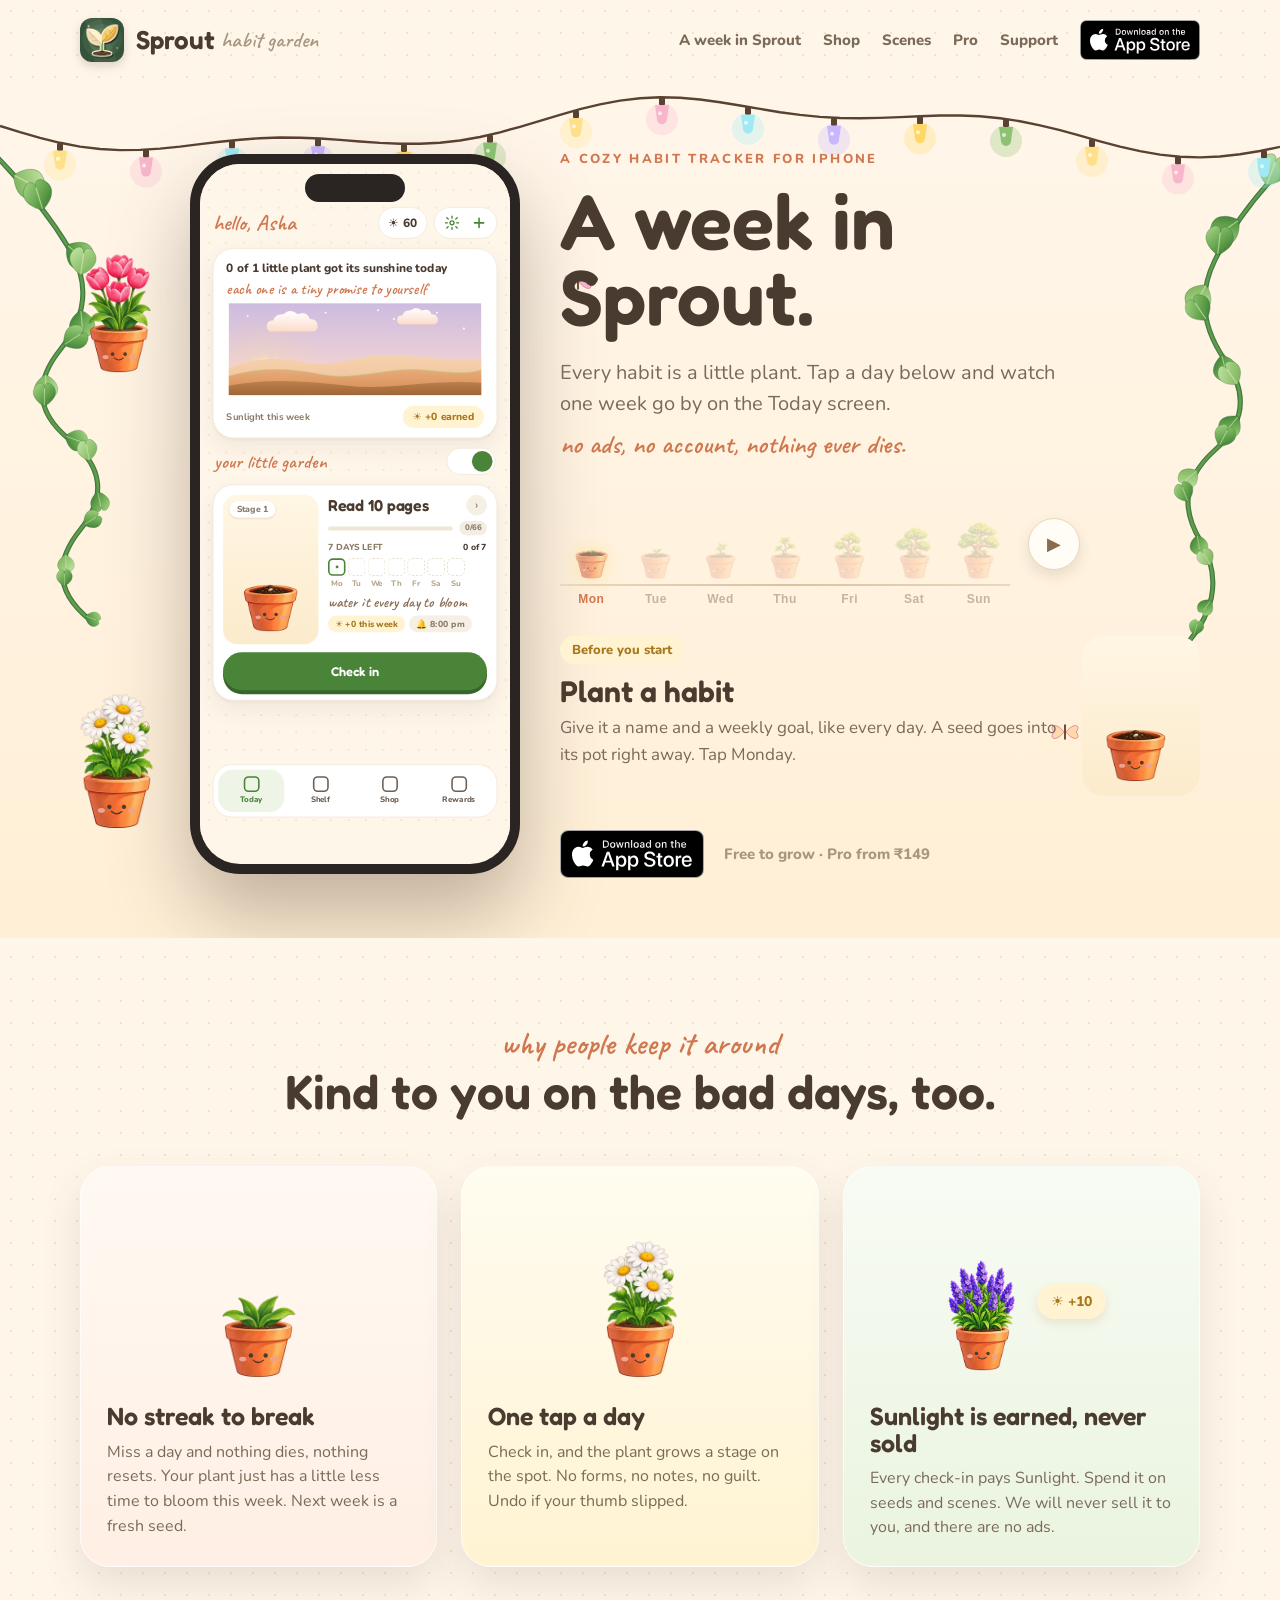
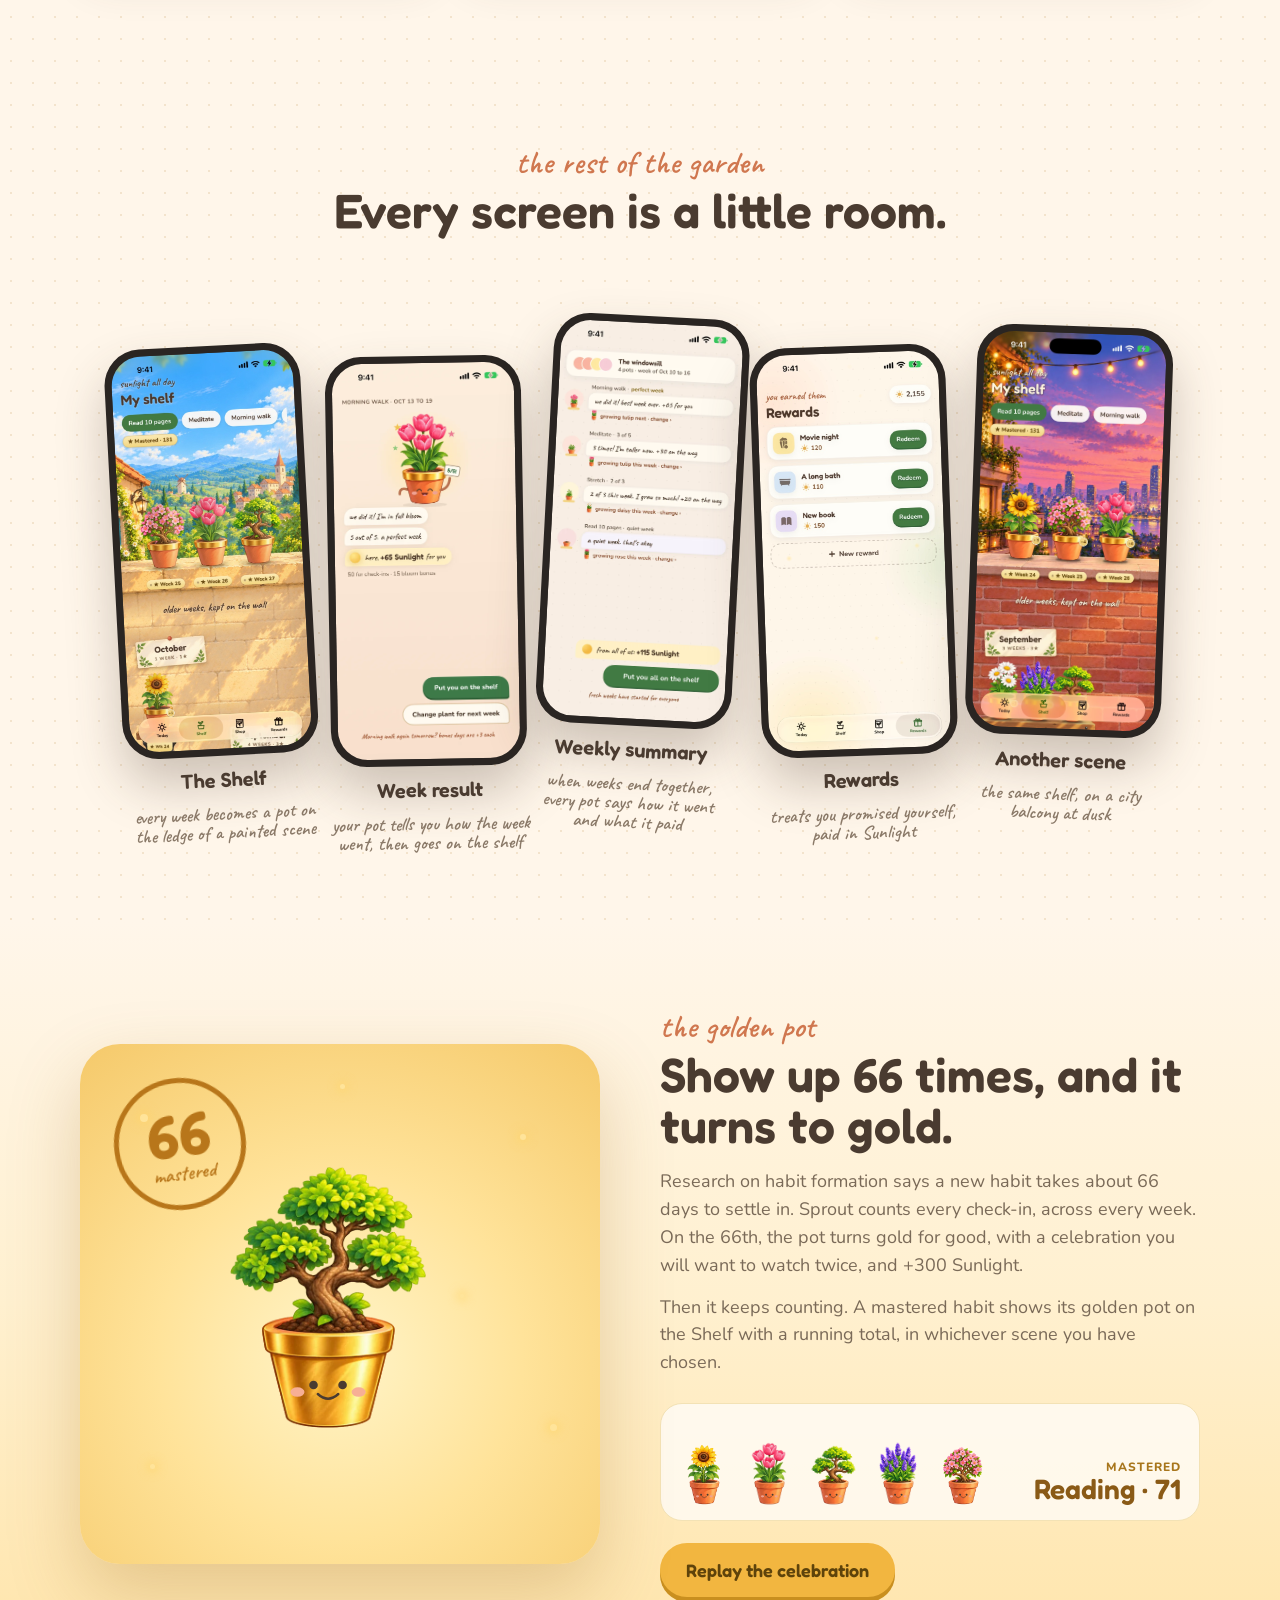
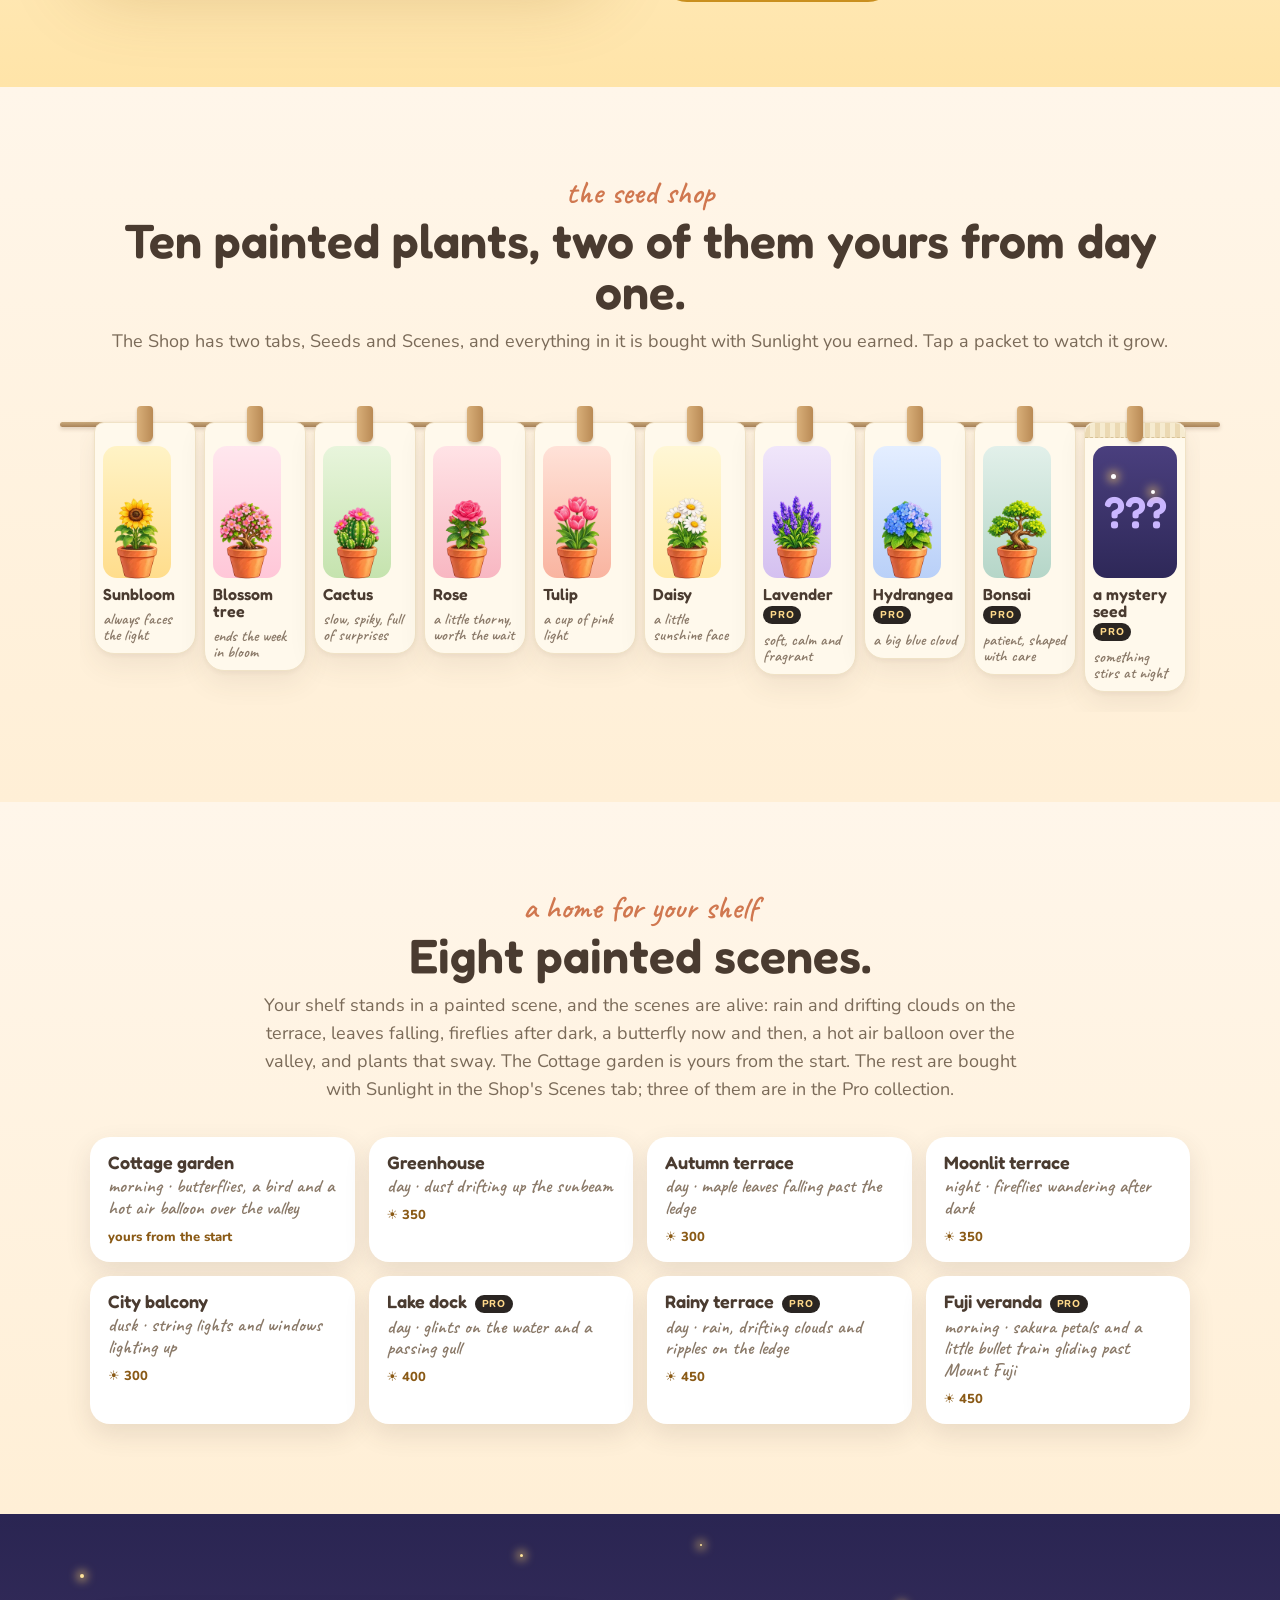
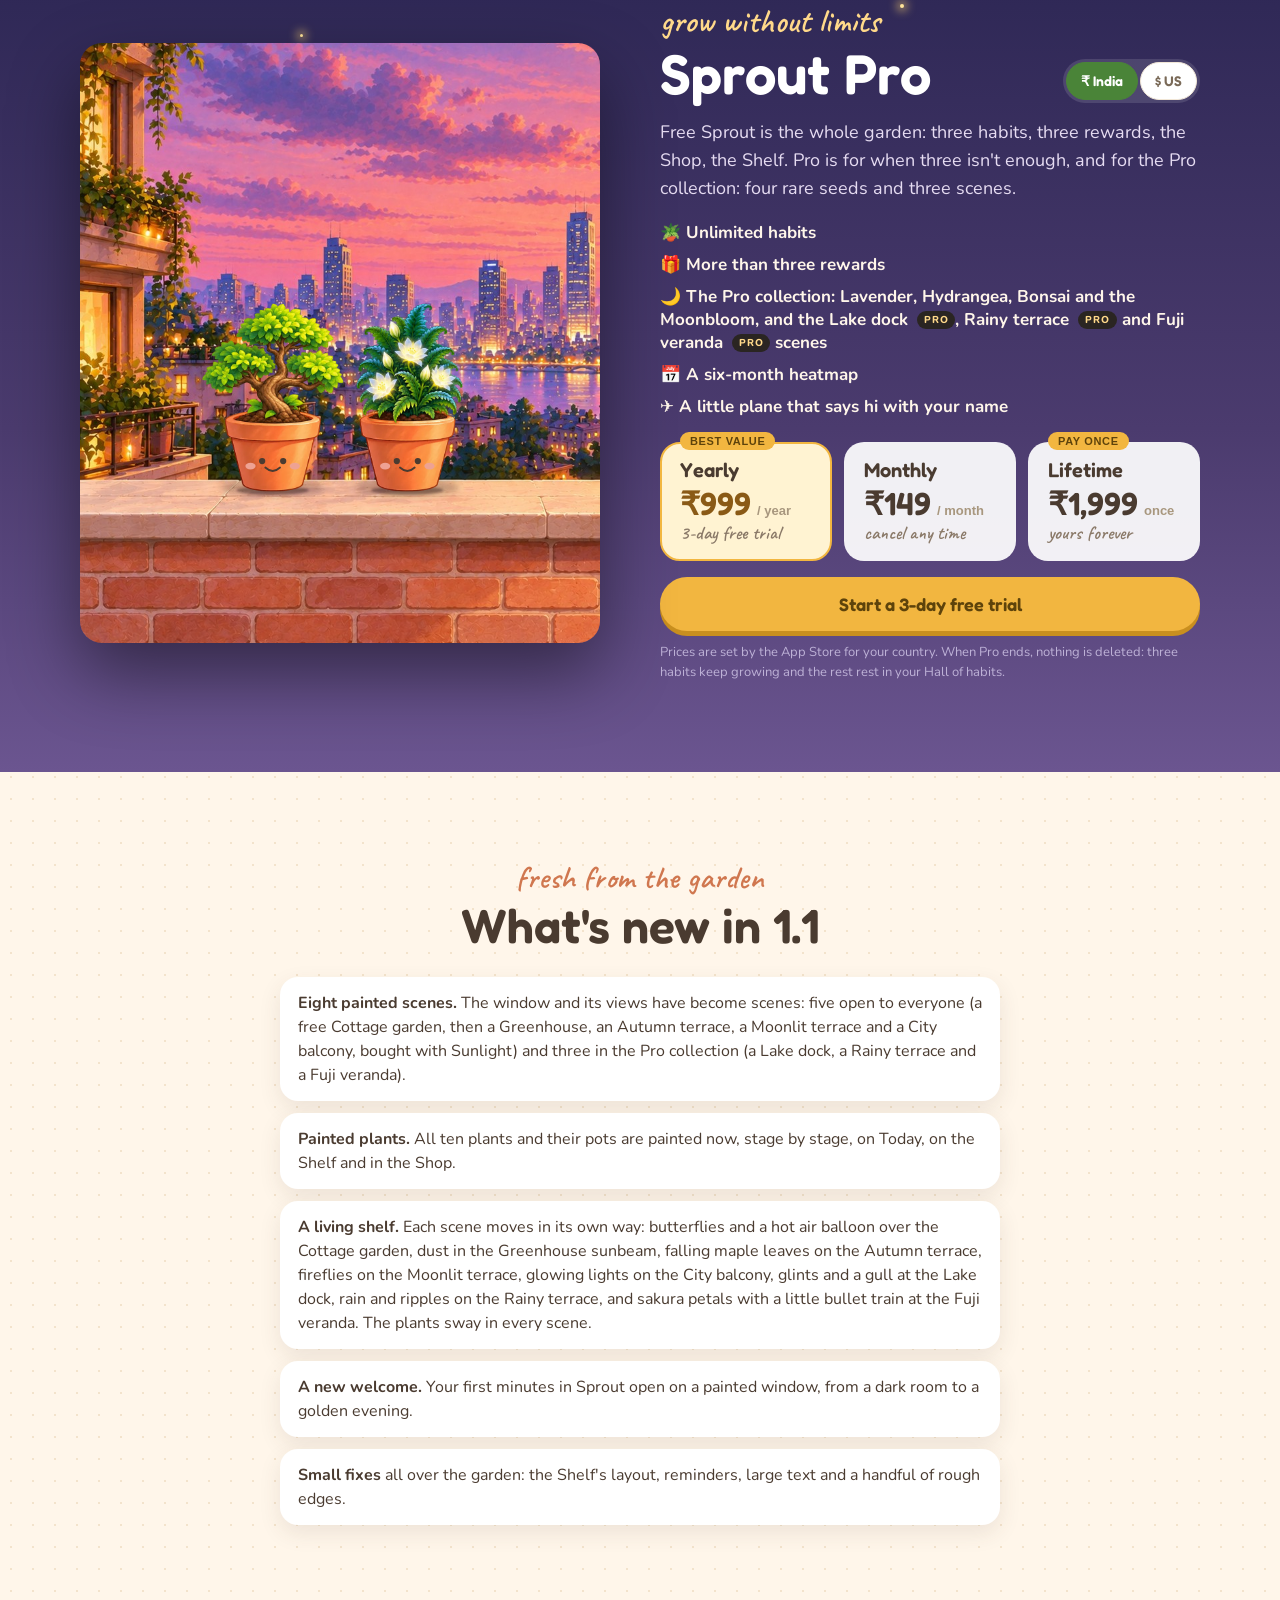
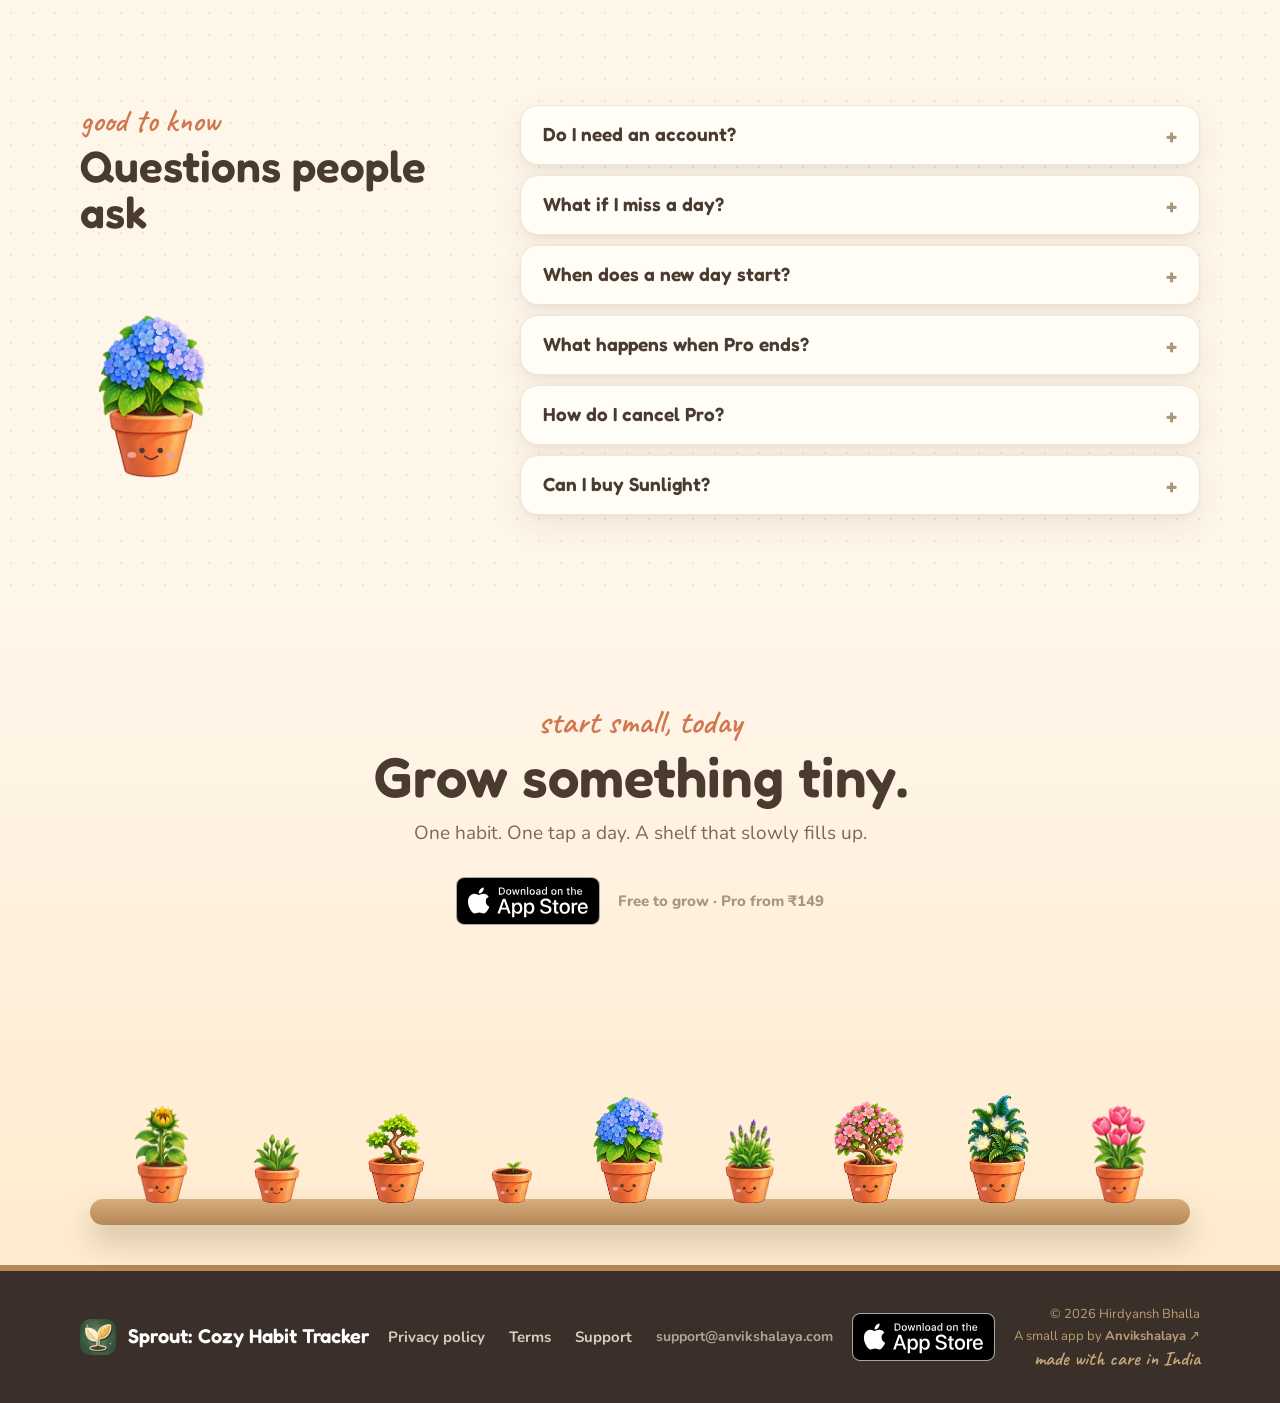
==== commit c800d9cb: "Gallery: the 1.2 Shelf and Rewards screens The Shelf (Cottage garden) and Rewards are 1.2 captures (" ====
--- a/index.html
+++ b/index.html
@@ -722,7 +722,7 @@
 <div style="background:linear-gradient(180deg,#FFF9F2,#FFEFE4)"><div class="art"><svg width="114.6" height="190" viewBox="0 0 480 796" aria-hidden="true" class="potsvg" style=""><image href="plants/art_tulip_s4_240.webp" width="480" height="796"/><use href="#potface"/></svg></div><div class="h" style="font-size:25px">No streak to break</div><p class="p" style="font-size:16px">Miss a day and nothing dies, nothing resets. Your plant just has a little less time to bloom this week. Next week is a fresh seed.</p></div>
 <div style="background:linear-gradient(180deg,#FFFCF0,#FFF3D2)"><div class="art"><svg width="114.6" height="190" viewBox="0 0 480 796" aria-hidden="true" class="potsvg" style=""><image href="plants/art_daisy_s8_240.webp" width="480" height="796"/><use href="#potface"/></svg></div><div class="h" style="font-size:25px">One tap a day</div><p class="p" style="font-size:16px">Check in, and the plant grows a stage on the spot. No forms, no notes, no guilt. Undo if your thumb slipped.</p></div>
 <div style="background:linear-gradient(180deg,#F8FBF4,#EAF4DF)"><div class="art"><div style="display:flex;align-items:flex-end;gap:10px;padding-bottom:10px"><svg width="90.5" height="150" viewBox="0 0 480 796" aria-hidden="true" class="potsvg" style=""><image href="plants/art_lavender_s8_240.webp" width="480" height="796"/><use href="#potface"/></svg><div class="pill" style="font-size:14px;padding:8px 14px;margin-bottom:64px;box-shadow:0 4px 10px rgba(168,118,28,.15)">☀ +10</div></div></div><div class="h" style="font-size:25px">Sunlight is earned, never sold</div><p class="p" style="font-size:16px">Every check-in pays Sunlight. Spend it on seeds and scenes. We will never sell it to you, and there are no ads.</p></div>
-</div></div></section><section class="sec" id="screens" style="padding-bottom:40px"><div class="wrap"><div class="hand kick">the rest of the garden</div><h2 class="h title">Every screen is a little room.</h2></div><div class="gallery"><div class="gphone" style="transform:rotate(-3deg) translateY(30px)"><div class="fr"><picture><source type="image/webp" srcset="screens/shelf.webp"><img src="screens/shelf.png" alt="The Shelf" loading="lazy" width="222" height="470"></picture></div><div class="h" style="font-size:20px">The Shelf</div><div class="hand" style="font-size:19px;color:#8A7968;text-align:center;max-width:200px">every week becomes a pot on the ledge of a painted scene</div></div><div class="gphone" style="transform:rotate(2deg) translateY(0px)"><div class="fr"><picture><source type="image/webp" srcset="screens/detail.webp"><img src="screens/detail.png" alt="Habit detail" loading="lazy" width="222" height="470"></picture></div><div class="h" style="font-size:20px">Habit detail</div><div class="hand" style="font-size:19px;color:#8A7968;text-align:center;max-width:200px">your 66 count, perfect weeks and a garden of days</div></div><div class="gphone" style="transform:rotate(-1deg) translateY(40px)"><div class="fr"><picture><source type="image/webp" srcset="screens/week.webp"><img src="screens/week.png" alt="Week result" loading="lazy" width="222" height="470"></picture></div><div class="h" style="font-size:20px">Week result</div><div class="hand" style="font-size:19px;color:#8A7968;text-align:center;max-width:200px">your pot tells you how the week went, then goes on the shelf</div></div><div class="gphone" style="transform:rotate(3deg) translateY(0px)"><div class="fr"><picture><source type="image/webp" srcset="screens/garden.webp"><img src="screens/garden.png" alt="Weekly summary" loading="lazy" width="222" height="470"></picture></div><div class="h" style="font-size:20px">Weekly summary</div><div class="hand" style="font-size:19px;color:#8A7968;text-align:center;max-width:200px">when weeks end together, every pot says how it went and what it paid</div></div><div class="gphone" style="transform:rotate(-2deg) translateY(30px)"><div class="fr"><picture><source type="image/webp" srcset="screens/rewards.webp"><img src="screens/rewards.png" alt="Rewards" loading="lazy" width="222" height="470"></picture></div><div class="h" style="font-size:20px">Rewards</div><div class="hand" style="font-size:19px;color:#8A7968;text-align:center;max-width:200px">treats you promised yourself, paid in Sunlight</div></div><div class="gphone" style="transform:rotate(2deg) translateY(10px)"><div class="fr"><picture><source type="image/webp" srcset="screens/city.webp"><img src="screens/city.png" alt="Another scene" loading="lazy" width="222" height="470"></picture></div><div class="h" style="font-size:20px">Another scene</div><div class="hand" style="font-size:19px;color:#8A7968;text-align:center;max-width:200px">the same shelf, on a city balcony at dusk</div></div></div></section><section class="sec gold" id="gold"><div class="wrap gold-in"><div class="goldcard" id="goldcard"><span class="spk" style="left:60px;top:70px;width:8px;height:8px;animation-delay:0s"></span><span class="spk" style="left:440px;top:90px;width:6px;height:6px;animation-delay:0.7s"></span><span class="spk" style="left:470px;top:380px;width:7px;height:7px;animation-delay:1.3s"></span><span class="spk" style="left:70px;top:420px;width:5px;height:5px;animation-delay:0.4s"></span><span class="spk" style="left:260px;top:40px;width:5px;height:5px;animation-delay:1.1s"></span><span class="spk" style="left:380px;top:250px;width:4px;height:4px;animation-delay:0.9s"></span><span class="ring" style="animation-delay:0.90s"></span><span class="ring" style="animation-delay:1.25s"></span><span class="ring" style="animation-delay:1.60s"></span>
+</div></div></section><section class="sec" id="screens" style="padding-bottom:40px"><div class="wrap"><div class="hand kick">the rest of the garden</div><h2 class="h title">Every screen is a little room.</h2></div><div class="gallery"><div class="gphone" style="transform:rotate(-3deg) translateY(30px)"><div class="fr"><img src="screens/1.2/shelf.jpg" alt="The Shelf" loading="lazy" width="222" height="470"></div><div class="h" style="font-size:20px">The Shelf</div><div class="hand" style="font-size:19px;color:#8A7968;text-align:center;max-width:200px">every week becomes a pot on the ledge of a painted scene</div></div><div class="gphone" style="transform:rotate(-1deg) translateY(40px)"><div class="fr"><picture><source type="image/webp" srcset="screens/week.webp"><img src="screens/week.png" alt="Week result" loading="lazy" width="222" height="470"></picture></div><div class="h" style="font-size:20px">Week result</div><div class="hand" style="font-size:19px;color:#8A7968;text-align:center;max-width:200px">your pot tells you how the week went, then goes on the shelf</div></div><div class="gphone" style="transform:rotate(3deg) translateY(0px)"><div class="fr"><picture><source type="image/webp" srcset="screens/garden.webp"><img src="screens/garden.png" alt="Weekly summary" loading="lazy" width="222" height="470"></picture></div><div class="h" style="font-size:20px">Weekly summary</div><div class="hand" style="font-size:19px;color:#8A7968;text-align:center;max-width:200px">when weeks end together, every pot says how it went and what it paid</div></div><div class="gphone" style="transform:rotate(-2deg) translateY(30px)"><div class="fr"><img src="screens/1.2/rewards.jpg" alt="Rewards" loading="lazy" width="222" height="470"></div><div class="h" style="font-size:20px">Rewards</div><div class="hand" style="font-size:19px;color:#8A7968;text-align:center;max-width:200px">treats you promised yourself, paid in Sunlight</div></div><div class="gphone" style="transform:rotate(2deg) translateY(10px)"><div class="fr"><picture><source type="image/webp" srcset="screens/city.webp"><img src="screens/city.png" alt="Another scene" loading="lazy" width="222" height="470"></picture></div><div class="h" style="font-size:20px">Another scene</div><div class="hand" style="font-size:19px;color:#8A7968;text-align:center;max-width:200px">the same shelf, on a city balcony at dusk</div></div></div></section><section class="sec gold" id="gold"><div class="wrap gold-in"><div class="goldcard" id="goldcard"><span class="spk" style="left:60px;top:70px;width:8px;height:8px;animation-delay:0s"></span><span class="spk" style="left:440px;top:90px;width:6px;height:6px;animation-delay:0.7s"></span><span class="spk" style="left:470px;top:380px;width:7px;height:7px;animation-delay:1.3s"></span><span class="spk" style="left:70px;top:420px;width:5px;height:5px;animation-delay:0.4s"></span><span class="spk" style="left:260px;top:40px;width:5px;height:5px;animation-delay:1.1s"></span><span class="spk" style="left:380px;top:250px;width:4px;height:4px;animation-delay:0.9s"></span><span class="ring" style="animation-delay:0.90s"></span><span class="ring" style="animation-delay:1.25s"></span><span class="ring" style="animation-delay:1.60s"></span>
 <div class="goldpot"><svg width="226.1" height="375" viewBox="0 0 480 796" aria-hidden="true" class="potsvg"><image href="plants/art_bonsai_s8_480.webp" width="480" height="796"/><use href="#potface"/></svg><svg width="226.1" height="375" viewBox="0 0 480 796" aria-hidden="true" class="potsvg goldfill"><image href="plants/art_bonsai_s8_gold_480.webp" width="480" height="796"/><use href="#potfaceg"/></svg></div>
 <div class="stamp66"><span class="h" style="font-size:60px;color:#B8761A;line-height:1">66</span><span class="hand" style="font-size:20px;color:#B8761A">mastered</span></div><div style="position:absolute;inset:0;pointer-events:none"><span class="conf66" style="background:#FFD766;--dx:-170px;--dy:-140px;--rot:220deg;animation-delay:1.20s"></span><span class="conf66" style="background:#F2B640;--dx:-90px;--dy:-200px;--rot:-160deg;animation-delay:1.25s"></span><span class="conf66" style="background:#FFF1B8;--dx:-20px;--dy:-220px;--rot:90deg;animation-delay:1.30s"></span><span class="conf66" style="background:#FFD766;--dx:60px;--dy:-210px;--rot:-220deg;animation-delay:1.35s"></span><span class="conf66" style="background:#F2B640;--dx:130px;--dy:-160px;--rot:140deg;animation-delay:1.40s"></span><span class="conf66" style="background:#FFF1B8;--dx:190px;--dy:-90px;--rot:-90deg;animation-delay:1.45s"></span><span class="conf66" style="background:#FFD766;--dx:-210px;--dy:-50px;--rot:60deg;animation-delay:1.50s"></span><span class="conf66" style="background:#F2B640;--dx:210px;--dy:-30px;--rot:-60deg;animation-delay:1.55s"></span><span class="conf66" style="background:#FFF1B8;--dx:-60px;--dy:-150px;--rot:300deg;animation-delay:1.60s"></span><span class="conf66" style="background:#FFD766;--dx:80px;--dy:-140px;--rot:-300deg;animation-delay:1.65s"></span></div></div>
 <div style="flex:1"><div class="hand" style="font-size:32px">the golden pot</div><h2 class="h" style="font-size:48px;margin-top:6px">Show up 66 times, and it turns to gold.</h2>
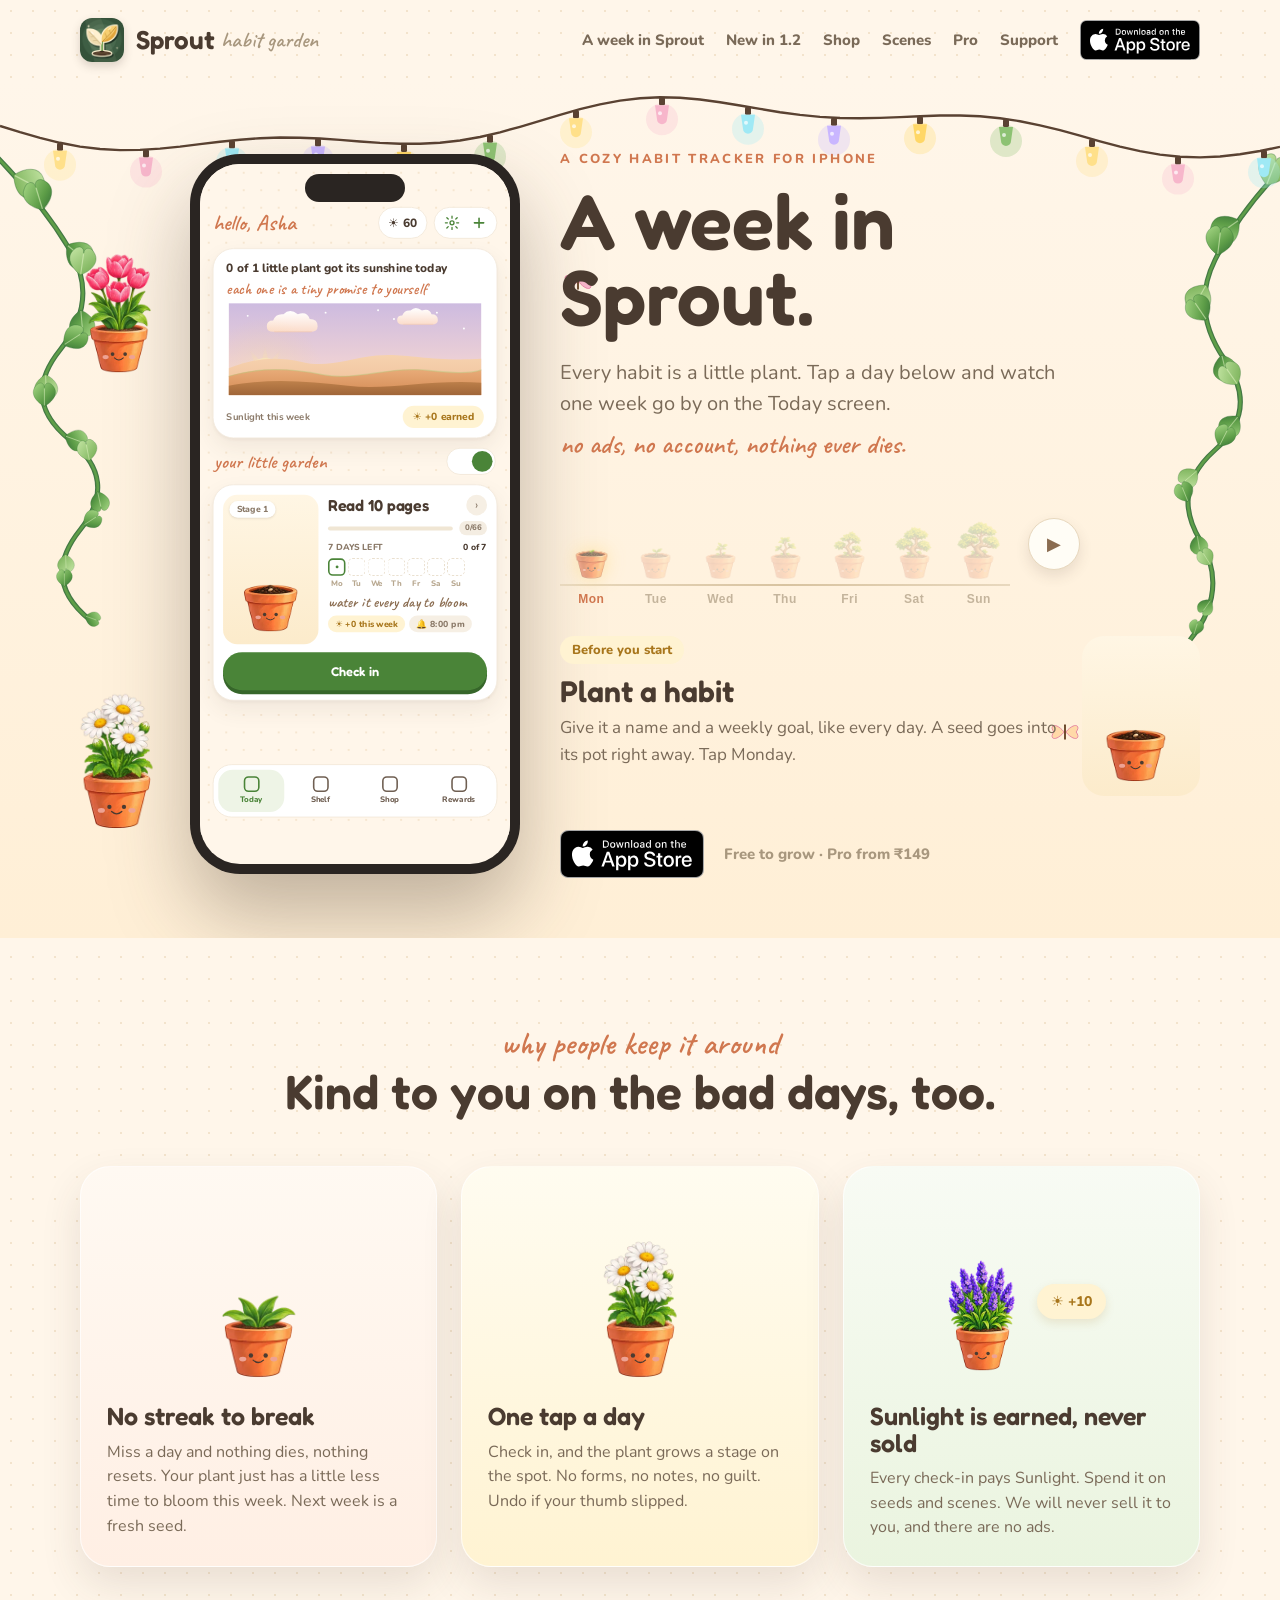
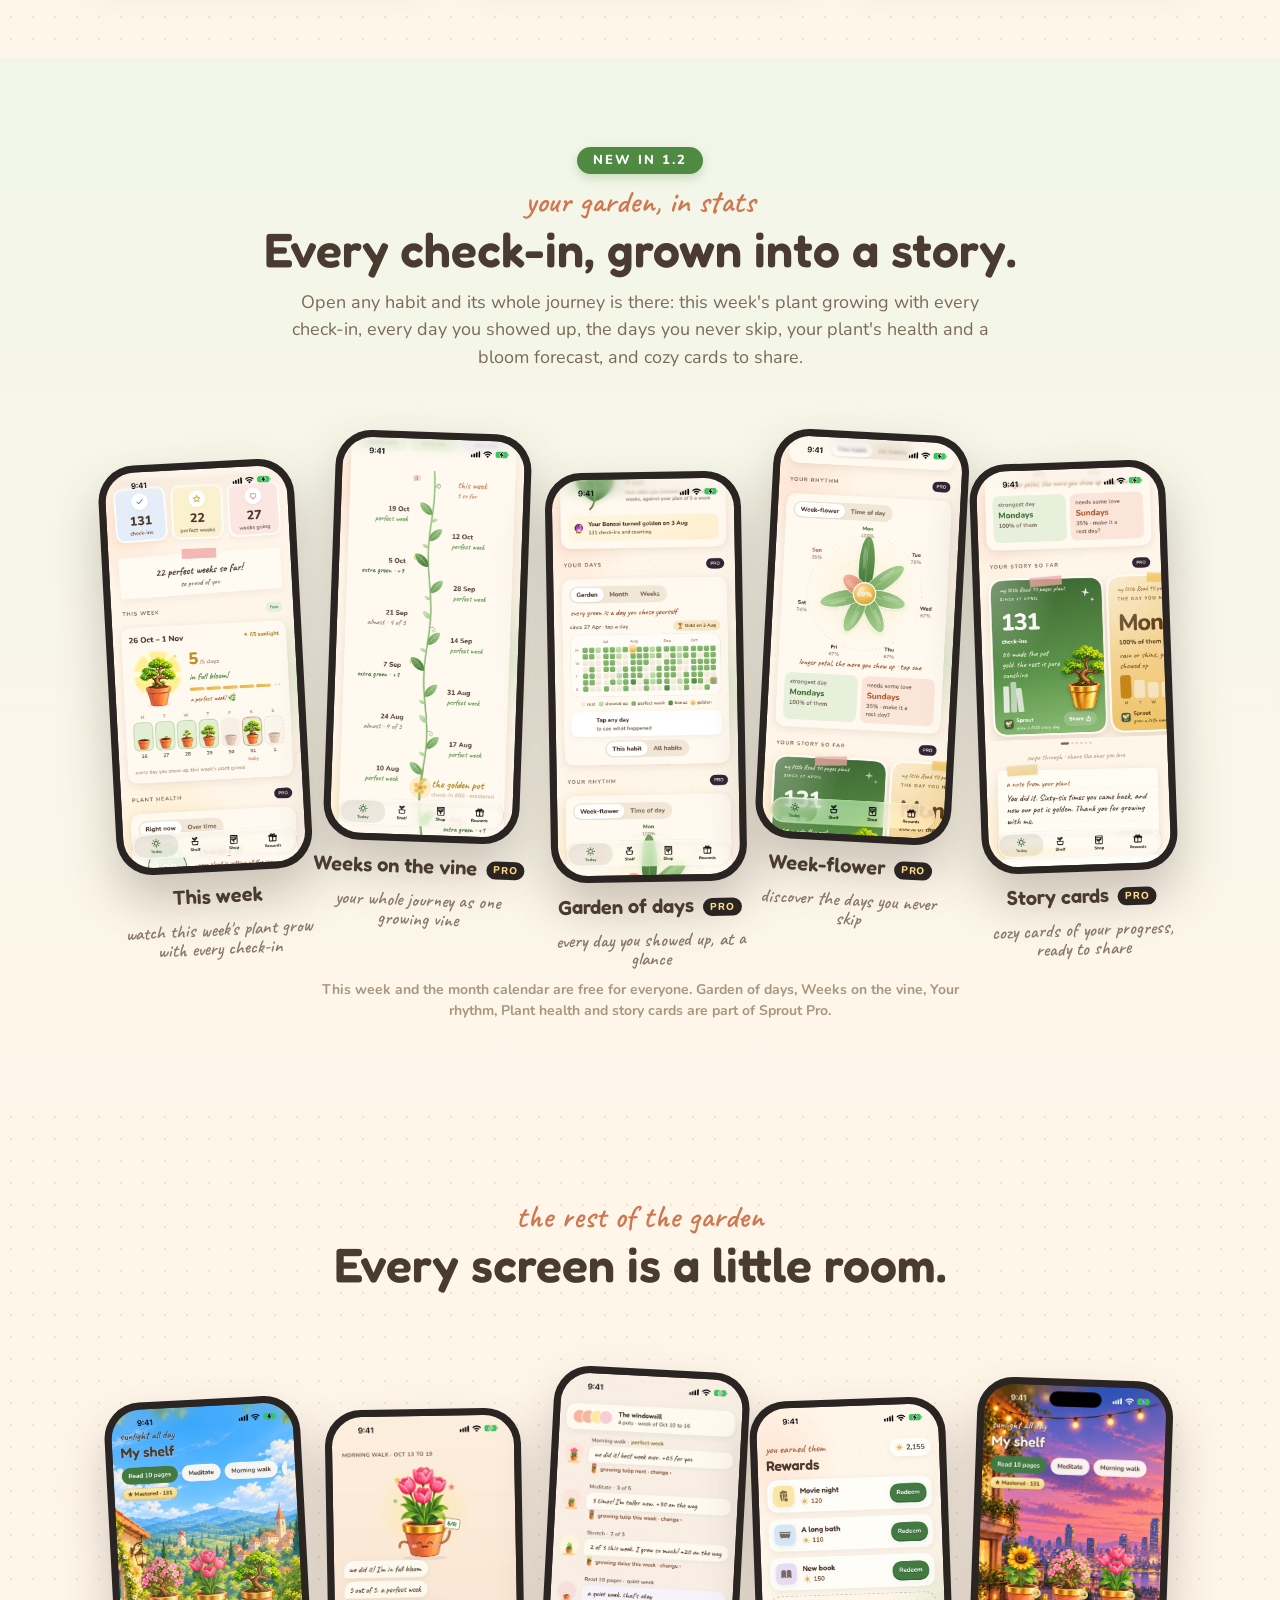
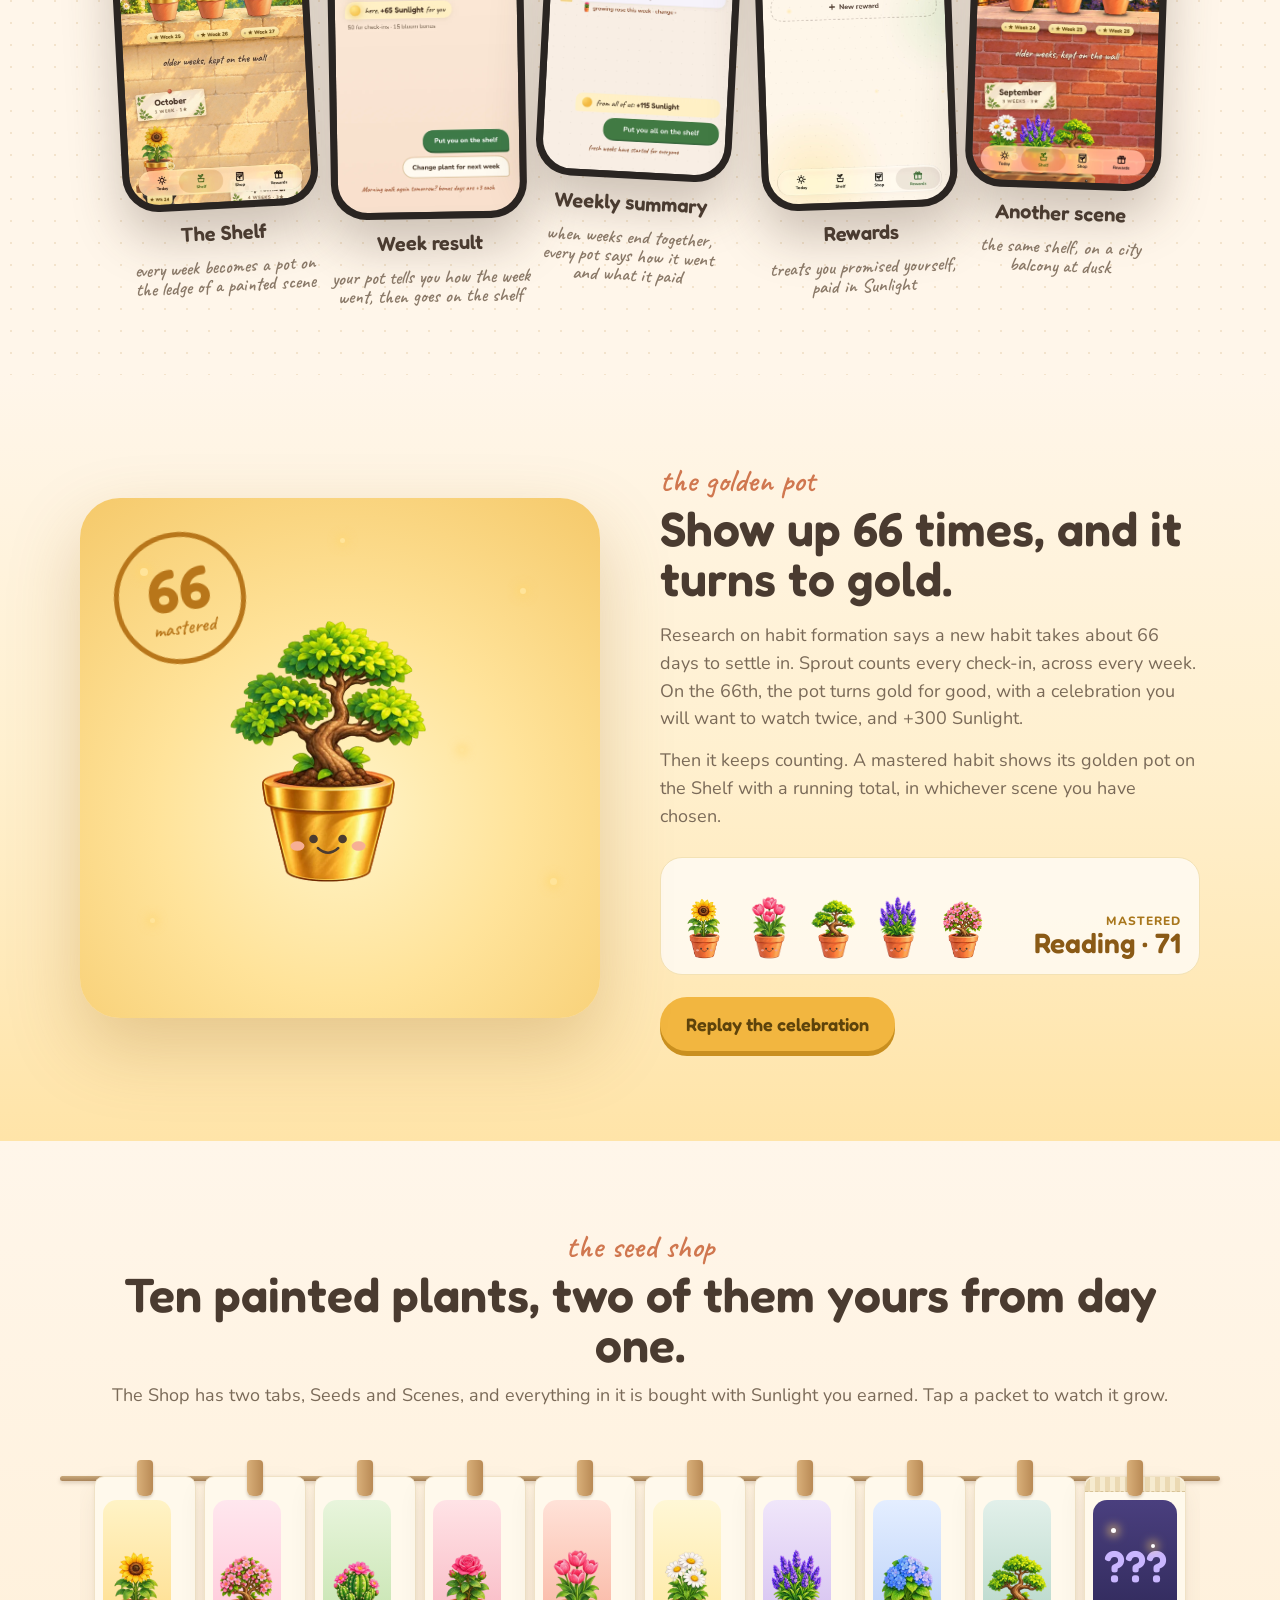
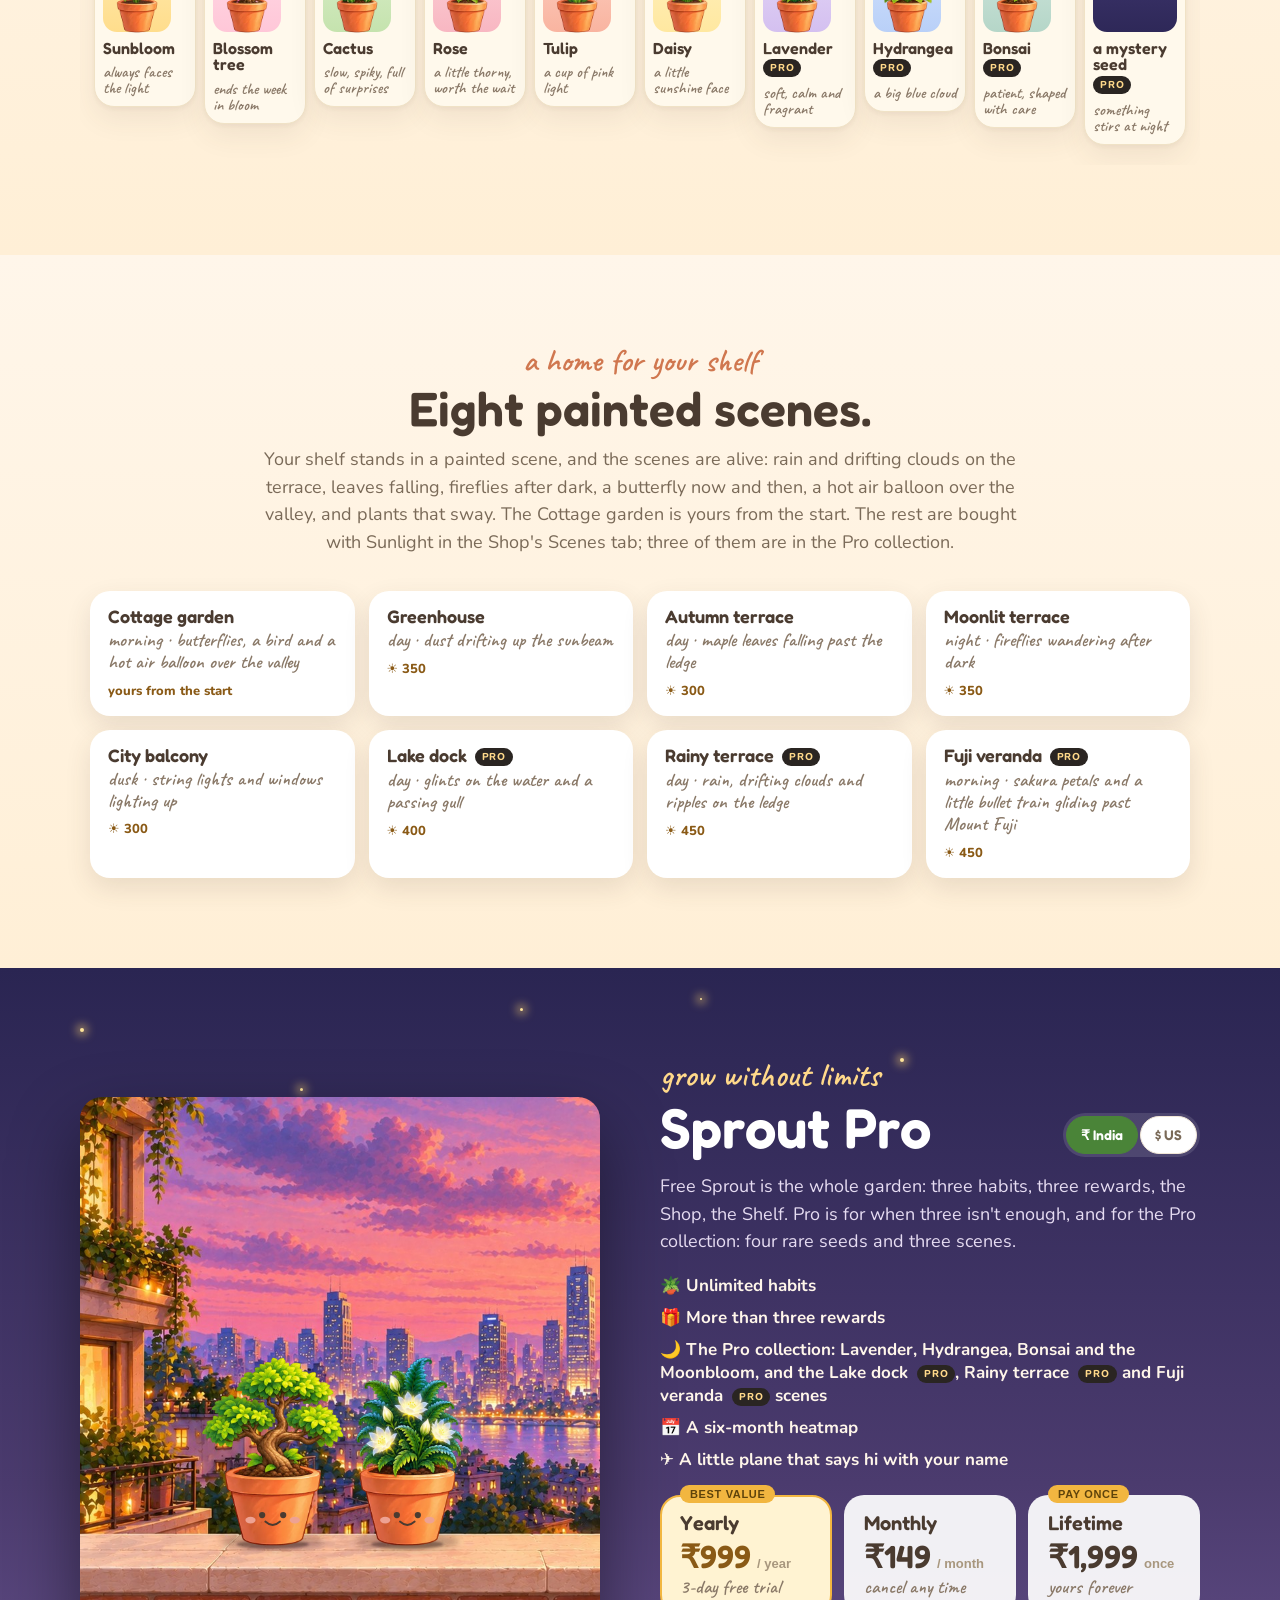
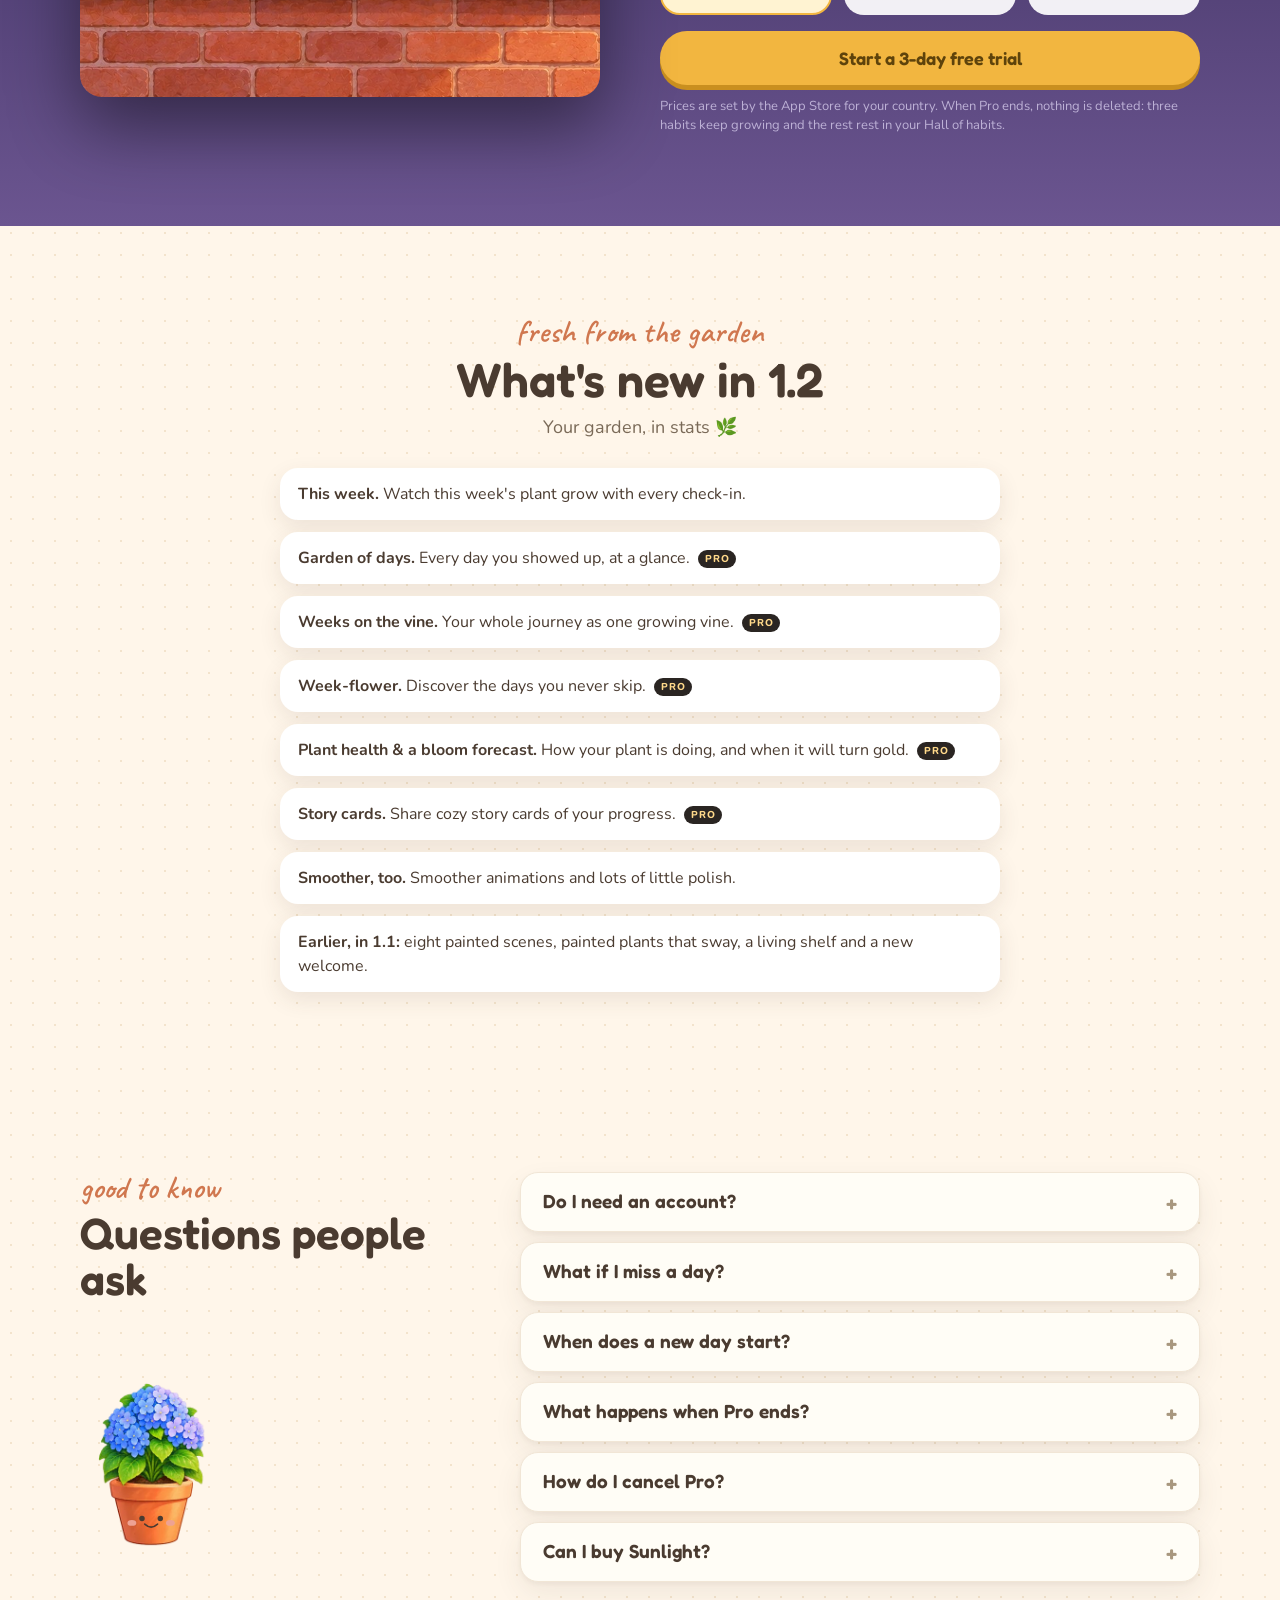
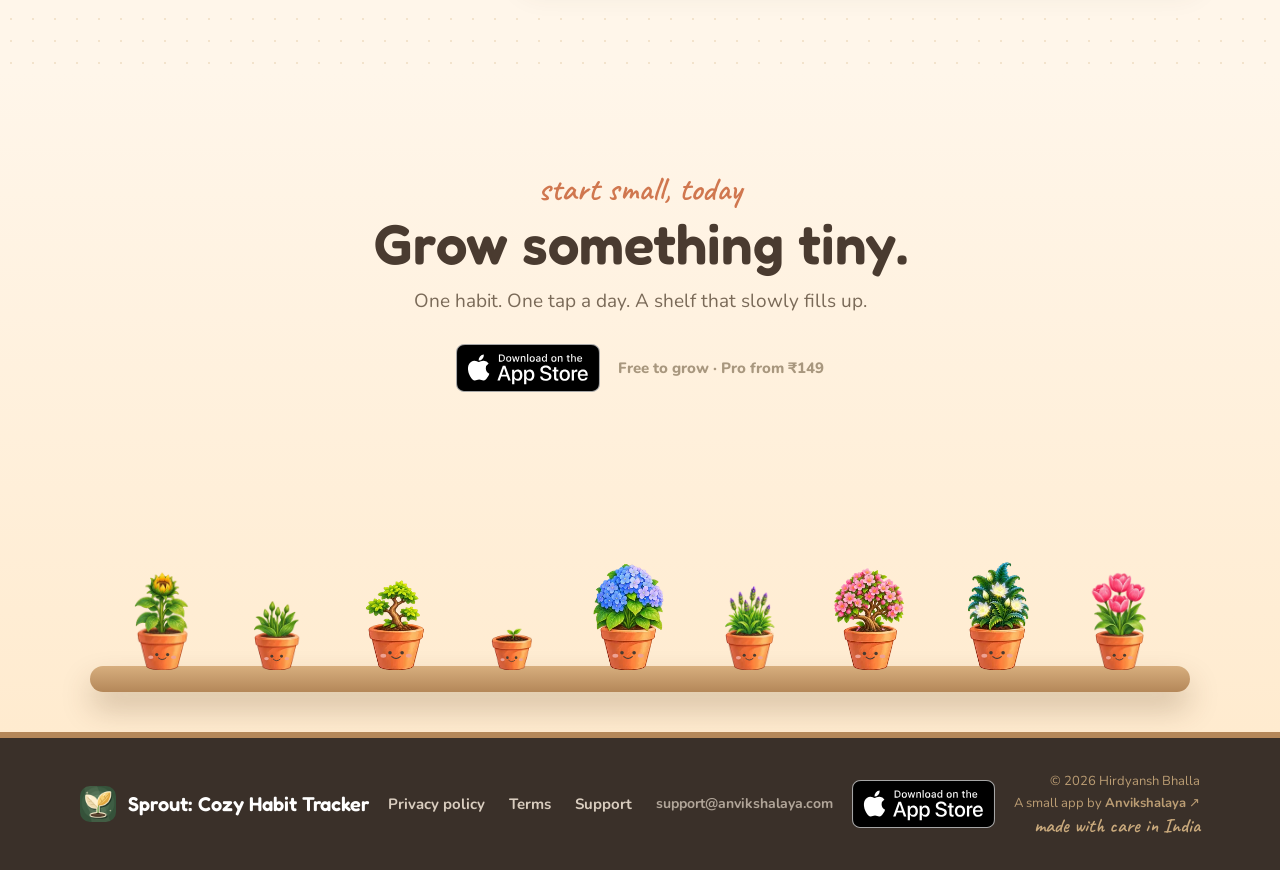
==== commit 75377641: "New in 1.2: Your garden, in stats - a new section after "why people keep it around": a green NEW IN " ====
--- a/index.html
+++ b/index.html
@@ -1,4 +1,4 @@
-<!doctype html><html lang="en"><head><meta charset="utf-8"><meta name="viewport" content="width=device-width,initial-scale=1"><title>Sprout: Cozy Habit Tracker for iPhone</title><meta name="description" content="Every habit is a little plant on your shelf. Check in once a day, watch it grow, keep every week as a pot. No streak guilt, no ads, no account."><link rel="icon" href="assets/favicon.png"><link rel="apple-touch-icon" href="assets/icon.png"><link rel="canonical" href="https://sproutgarden.github.io/"><link rel="author" href="https://anvikshalaya.com/"><meta name="theme-color" content="#FFF6EA"><meta name="apple-itunes-app" content="app-id=6821127488"><meta property="og:type" content="website"><meta property="og:site_name" content="Sprout: Cozy Habit Tracker"><meta property="og:url" content="https://sproutgarden.github.io/"><meta property="og:title" content="Sprout: Cozy Habit Tracker for iPhone"><meta property="og:description" content="Tiny habits, growing on your shelf. Check in once a day, watch a plant grow, keep every week as a pot. No ads, no account, nothing ever dies."><meta property="og:image" content="https://sproutgarden.github.io/assets/og-image.jpg"><meta property="og:image:width" content="1200"><meta property="og:image:height" content="630"><meta property="og:image:alt" content="Sprout: Cozy Habit Tracker for iPhone, with a painted bonsai on the Today screen"><meta name="twitter:card" content="summary_large_image"><meta name="twitter:title" content="Sprout: Cozy Habit Tracker for iPhone"><meta name="twitter:description" content="Tiny habits, growing on your shelf. No ads, no account, nothing ever dies."><meta name="twitter:image" content="https://sproutgarden.github.io/assets/og-image.jpg"><link rel="preconnect" href="https://fonts.googleapis.com"><link href="https://fonts.googleapis.com/css2?family=Fredoka:wght@500;600&family=Nunito:wght@400;600;700;800&family=Caveat:wght@500;600;700&display=swap" rel="stylesheet"><link rel="stylesheet" href="style.css?v=20261018r"></head><body><svg width="0" height="0" style="position:absolute" aria-hidden="true"><defs><g id="potface" transform="translate(240 654) scale(3.3333)"><circle cx="-9.25" cy="-4.5" r="2.75" fill="#4A3B31"/><circle cx="9.25" cy="-4.5" r="2.75" fill="#4A3B31"/><path d="M-6.5 1.25 Q0 7.25 6.5 1.25" fill="none" stroke="#4A3B31" stroke-width="1.6" stroke-linecap="round"/><ellipse cx="-19.5" cy="0" rx="4.5" ry="3" fill="#EEA293"/><ellipse cx="19.5" cy="0" rx="4.5" ry="3" fill="#EEA293"/></g><g id="potfaceg"><g transform="translate(240 654) scale(3.3333)"><circle cx="-9.25" cy="-4.5" r="2.75" fill="#4A3B31"/><circle cx="9.25" cy="-4.5" r="2.75" fill="#4A3B31"/><path d="M-6.5 1.25 Q0 7.25 6.5 1.25" fill="none" stroke="#4A3B31" stroke-width="1.6" stroke-linecap="round"/><ellipse cx="-19.5" cy="0" rx="4.5" ry="3" fill="#F7AF95"/><ellipse cx="19.5" cy="0" rx="4.5" ry="3" fill="#F7AF95"/></g></g></defs></svg><svg width="0" height="0" style="position: absolute" aria-hidden="true"><defs>
+<!doctype html><html lang="en"><head><meta charset="utf-8"><meta name="viewport" content="width=device-width,initial-scale=1"><title>Sprout: Cozy Habit Tracker for iPhone</title><meta name="description" content="Every habit is a little plant on your shelf. Check in once a day, watch it grow, keep every week as a pot. No streak guilt, no ads, no account."><link rel="icon" href="assets/favicon.png"><link rel="apple-touch-icon" href="assets/icon.png"><link rel="canonical" href="https://sproutgarden.github.io/"><link rel="author" href="https://anvikshalaya.com/"><meta name="theme-color" content="#FFF6EA"><meta name="apple-itunes-app" content="app-id=6821127488"><meta property="og:type" content="website"><meta property="og:site_name" content="Sprout: Cozy Habit Tracker"><meta property="og:url" content="https://sproutgarden.github.io/"><meta property="og:title" content="Sprout: Cozy Habit Tracker for iPhone"><meta property="og:description" content="Tiny habits, growing on your shelf. Check in once a day, watch a plant grow, keep every week as a pot. No ads, no account, nothing ever dies."><meta property="og:image" content="https://sproutgarden.github.io/assets/og-image.jpg"><meta property="og:image:width" content="1200"><meta property="og:image:height" content="630"><meta property="og:image:alt" content="Sprout: Cozy Habit Tracker for iPhone, with a painted bonsai on the Today screen"><meta name="twitter:card" content="summary_large_image"><meta name="twitter:title" content="Sprout: Cozy Habit Tracker for iPhone"><meta name="twitter:description" content="Tiny habits, growing on your shelf. No ads, no account, nothing ever dies."><meta name="twitter:image" content="https://sproutgarden.github.io/assets/og-image.jpg"><link rel="preconnect" href="https://fonts.googleapis.com"><link href="https://fonts.googleapis.com/css2?family=Fredoka:wght@500;600&family=Nunito:wght@400;600;700;800&family=Caveat:wght@500;600;700&display=swap" rel="stylesheet"><link rel="stylesheet" href="style.css?v=20261101"></head><body><svg width="0" height="0" style="position:absolute" aria-hidden="true"><defs><g id="potface" transform="translate(240 654) scale(3.3333)"><circle cx="-9.25" cy="-4.5" r="2.75" fill="#4A3B31"/><circle cx="9.25" cy="-4.5" r="2.75" fill="#4A3B31"/><path d="M-6.5 1.25 Q0 7.25 6.5 1.25" fill="none" stroke="#4A3B31" stroke-width="1.6" stroke-linecap="round"/><ellipse cx="-19.5" cy="0" rx="4.5" ry="3" fill="#EEA293"/><ellipse cx="19.5" cy="0" rx="4.5" ry="3" fill="#EEA293"/></g><g id="potfaceg"><g transform="translate(240 654) scale(3.3333)"><circle cx="-9.25" cy="-4.5" r="2.75" fill="#4A3B31"/><circle cx="9.25" cy="-4.5" r="2.75" fill="#4A3B31"/><path d="M-6.5 1.25 Q0 7.25 6.5 1.25" fill="none" stroke="#4A3B31" stroke-width="1.6" stroke-linecap="round"/><ellipse cx="-19.5" cy="0" rx="4.5" ry="3" fill="#F7AF95"/><ellipse cx="19.5" cy="0" rx="4.5" ry="3" fill="#F7AF95"/></g></g></defs></svg><svg width="0" height="0" style="position: absolute" aria-hidden="true"><defs>
 <linearGradient id="potBP" x1="0" y1="0" x2="1" y2="0"><stop offset="0" stop-color="#E29A72"/><stop offset="0.45" stop-color="#C8805F"/><stop offset="1" stop-color="#9C5C43"/></linearGradient>
 <linearGradient id="potRP" x1="0" y1="0" x2="1" y2="0"><stop offset="0" stop-color="#F7D9BC"/><stop offset="0.5" stop-color="#F0C4A0"/><stop offset="1" stop-color="#D9A47F"/></linearGradient>
 <linearGradient id="soilP" x1="0" y1="0" x2="0" y2="1"><stop offset="0" stop-color="#7A5637"/><stop offset="1" stop-color="#4A3527"/></linearGradient>
@@ -705,7 +705,7 @@
 <radialGradient id="mlHaloM"><stop offset="0" stop-color="#9FF3FF" stop-opacity=".75"/><stop offset="0.5" stop-color="#B9A6F7" stop-opacity=".28"/><stop offset="1" stop-color="#B9A6F7" stop-opacity="0"/></radialGradient>
 <radialGradient id="mlBudM" cx="0.5" cy="0.6" r="0.6"><stop offset="0" stop-color="#E9FDFF"/><stop offset="0.45" stop-color="#9FE2EE"/><stop offset="1" stop-color="#3C6B86"/></radialGradient>
 <radialGradient id="mlMoteM"><stop offset="0" stop-color="#FFFFFF" stop-opacity="1"/><stop offset="0.35" stop-color="#BFF7FF" stop-opacity=".9"/><stop offset="1" stop-color="#BFF7FF" stop-opacity="0"/></radialGradient>
-</defs><g id="sun1"><ellipse cx="0" cy="-2" rx="5" ry="3.4" fill="#A0764F"/><ellipse cx="-1.4" cy="-3.2" rx="2" ry="1.1" fill="#D3A377" opacity="0.8"/></g><g id="sun2"><path d="M0 2 L0 -14" stroke="#3F8A3A" stroke-width="3" stroke-linecap="round"/><g transform="translate(0 -13) rotate(-155) scale(0.42)"><path d="M0 0 C6 -7 17 -7 25 0 C17 7 6 7 0 0 Z" fill="url(#leafS)"/><path d="M1 0 L23 0" stroke="#2F6F30" stroke-width="0.8" opacity="0.55"/><path d="M6 -1 L11 -4 M12 0 L17 -3 M6 1 L11 4 M12 0 L17 3" stroke="#2F6F30" stroke-width="0.5" opacity="0.35"/></g><g transform="translate(0 -13) rotate(-25) scale(0.42)"><path d="M0 0 C6 -7 17 -7 25 0 C17 7 6 7 0 0 Z" fill="url(#leafS)"/><path d="M1 0 L23 0" stroke="#2F6F30" stroke-width="0.8" opacity="0.55"/><path d="M6 -1 L11 -4 M12 0 L17 -3 M6 1 L11 4 M12 0 L17 3" stroke="#2F6F30" stroke-width="0.5" opacity="0.35"/></g></g><g id="sun3"><path d="M0 2 L0 -28" stroke="#3F8A3A" stroke-width="3.2" stroke-linecap="round"/><g transform="translate(0 -18) rotate(-160) scale(0.55)"><path d="M0 0 C6 -7 17 -7 25 0 C17 7 6 7 0 0 Z" fill="url(#leafS)"/><path d="M1 0 L23 0" stroke="#2F6F30" stroke-width="0.8" opacity="0.55"/><path d="M6 -1 L11 -4 M12 0 L17 -3 M6 1 L11 4 M12 0 L17 3" stroke="#2F6F30" stroke-width="0.5" opacity="0.35"/></g><g transform="translate(0 -18) rotate(-20) scale(0.55)"><path d="M0 0 C6 -7 17 -7 25 0 C17 7 6 7 0 0 Z" fill="url(#leafS)"/><path d="M1 0 L23 0" stroke="#2F6F30" stroke-width="0.8" opacity="0.55"/><path d="M6 -1 L11 -4 M12 0 L17 -3 M6 1 L11 4 M12 0 L17 3" stroke="#2F6F30" stroke-width="0.5" opacity="0.35"/></g><g transform="translate(0 -28) rotate(-125) scale(0.4)"><path d="M0 0 C6 -7 17 -7 25 0 C17 7 6 7 0 0 Z" fill="url(#leafS)"/><path d="M1 0 L23 0" stroke="#2F6F30" stroke-width="0.8" opacity="0.55"/><path d="M6 -1 L11 -4 M12 0 L17 -3 M6 1 L11 4 M12 0 L17 3" stroke="#2F6F30" stroke-width="0.5" opacity="0.35"/></g><g transform="translate(0 -28) rotate(-55) scale(0.4)"><path d="M0 0 C6 -7 17 -7 25 0 C17 7 6 7 0 0 Z" fill="url(#leafS)"/><path d="M1 0 L23 0" stroke="#2F6F30" stroke-width="0.8" opacity="0.55"/><path d="M6 -1 L11 -4 M12 0 L17 -3 M6 1 L11 4 M12 0 L17 3" stroke="#2F6F30" stroke-width="0.5" opacity="0.35"/></g></g><g id="sun4"><path d="M0 3 Q1 -16.0 0 -32" fill="none" stroke="#2E6B2C" stroke-width="6.4" stroke-linecap="round"/><path d="M0 3 Q1 -16.0 0 -32" fill="none" stroke="#4E9A3F" stroke-width="5.0" stroke-linecap="round"/><path d="M0 3 Q1 -16.0 0 -32" fill="none" stroke="#C9EBAE" stroke-width="1.4" stroke-linecap="round" opacity=".5" transform="translate(-1.0 0)"/><g transform="translate(0 -10) rotate(-158)"><path d="M0 0 C4.0 -6.8 14.0 -6.1 20 0 C14.0 6.1 4.0 6.8 0 0Z" fill="url(#lfAS)" stroke="#2F7A2E" stroke-opacity=".3" stroke-width=".8"/><path d="M1 0 Q10.0 -0.5 18.4 0" stroke="#E9F8D4" stroke-width="1.1" fill="none" opacity=".6"/><path d="M5.0 0 L8.4 -3.7 M9.0 0 L12.4 -3.4 M5.0 0 L8.4 3.7 M9.0 0 L12.4 3.4" stroke="#E9F8D4" stroke-width=".7" fill="none" opacity=".35"/></g><g transform="translate(0 -10) rotate(-22)"><path d="M0 0 C4.0 -6.8 14.0 -6.1 20 0 C14.0 6.1 4.0 6.8 0 0Z" fill="url(#lfAS)" stroke="#2F7A2E" stroke-opacity=".3" stroke-width=".8"/><path d="M1 0 Q10.0 -0.5 18.4 0" stroke="#E9F8D4" stroke-width="1.1" fill="none" opacity=".6"/><path d="M5.0 0 L8.4 -3.7 M9.0 0 L12.4 -3.4 M5.0 0 L8.4 3.7 M9.0 0 L12.4 3.4" stroke="#E9F8D4" stroke-width=".7" fill="none" opacity=".35"/></g></g><g id="sun5"><path d="M0 3 Q1 -22.0 0 -44" fill="none" stroke="#2E6B2C" stroke-width="6.4" stroke-linecap="round"/><path d="M0 3 Q1 -22.0 0 -44" fill="none" stroke="#4E9A3F" stroke-width="5.0" stroke-linecap="round"/><path d="M0 3 Q1 -22.0 0 -44" fill="none" stroke="#C9EBAE" stroke-width="1.4" stroke-linecap="round" opacity=".5" transform="translate(-1.0 0)"/><g transform="translate(0 -12) rotate(-158)"><path d="M0 0 C4.8 -8.2 16.8 -7.3 24 0 C16.8 7.3 4.8 8.2 0 0Z" fill="url(#lfAS)" stroke="#2F7A2E" stroke-opacity=".3" stroke-width=".8"/><path d="M1 0 Q12.0 -0.7 22.1 0" stroke="#E9F8D4" stroke-width="1.1" fill="none" opacity=".6"/><path d="M6.0 0 L10.1 -4.5 M10.8 0 L14.9 -4.1 M6.0 0 L10.1 4.5 M10.8 0 L14.9 4.1" stroke="#E9F8D4" stroke-width=".7" fill="none" opacity=".35"/></g><g transform="translate(0 -12) rotate(-22)"><path d="M0 0 C4.8 -8.2 16.8 -7.3 24 0 C16.8 7.3 4.8 8.2 0 0Z" fill="url(#lfAS)" stroke="#2F7A2E" stroke-opacity=".3" stroke-width=".8"/><path d="M1 0 Q12.0 -0.7 22.1 0" stroke="#E9F8D4" stroke-width="1.1" fill="none" opacity=".6"/><path d="M6.0 0 L10.1 -4.5 M10.8 0 L14.9 -4.1 M6.0 0 L10.1 4.5 M10.8 0 L14.9 4.1" stroke="#E9F8D4" stroke-width=".7" fill="none" opacity=".35"/></g><g transform="translate(0 -28) rotate(-158)"><path d="M0 0 C4.2 -7.1 14.7 -6.4 21 0 C14.7 6.4 4.2 7.1 0 0Z" fill="url(#lfAS)" stroke="#2F7A2E" stroke-opacity=".3" stroke-width=".8"/><path d="M1 0 Q10.5 -0.6 19.3 0" stroke="#E9F8D4" stroke-width="1.1" fill="none" opacity=".6"/><path d="M5.2 0 L8.8 -3.9 M9.5 0 L13.0 -3.6 M5.2 0 L8.8 3.9 M9.5 0 L13.0 3.6" stroke="#E9F8D4" stroke-width=".7" fill="none" opacity=".35"/></g><g transform="translate(0 -28) rotate(-22)"><path d="M0 0 C4.2 -7.1 14.7 -6.4 21 0 C14.7 6.4 4.2 7.1 0 0Z" fill="url(#lfAS)" stroke="#2F7A2E" stroke-opacity=".3" stroke-width=".8"/><path d="M1 0 Q10.5 -0.6 19.3 0" stroke="#E9F8D4" stroke-width="1.1" fill="none" opacity=".6"/><path d="M5.2 0 L8.8 -3.9 M9.5 0 L13.0 -3.6 M5.2 0 L8.8 3.9 M9.5 0 L13.0 3.6" stroke="#E9F8D4" stroke-width=".7" fill="none" opacity=".35"/></g></g><g id="sun6"><path d="M0 3 Q1 -28.0 0 -56" fill="none" stroke="#2E6B2C" stroke-width="6.4" stroke-linecap="round"/><path d="M0 3 Q1 -28.0 0 -56" fill="none" stroke="#4E9A3F" stroke-width="5.0" stroke-linecap="round"/><path d="M0 3 Q1 -28.0 0 -56" fill="none" stroke="#C9EBAE" stroke-width="1.4" stroke-linecap="round" opacity=".5" transform="translate(-1.0 0)"/><g transform="translate(0 -12) rotate(-158)"><path d="M0 0 C5.2 -8.8 18.2 -8.0 26 0 C18.2 8.0 5.2 8.8 0 0Z" fill="url(#lfAS)" stroke="#2F7A2E" stroke-opacity=".3" stroke-width=".8"/><path d="M1 0 Q13.0 -0.7 23.9 0" stroke="#E9F8D4" stroke-width="1.1" fill="none" opacity=".6"/><path d="M6.5 0 L10.9 -4.9 M11.7 0 L16.1 -4.4 M6.5 0 L10.9 4.9 M11.7 0 L16.1 4.4" stroke="#E9F8D4" stroke-width=".7" fill="none" opacity=".35"/></g><g transform="translate(0 -12) rotate(-22)"><path d="M0 0 C5.2 -8.8 18.2 -8.0 26 0 C18.2 8.0 5.2 8.8 0 0Z" fill="url(#lfAS)" stroke="#2F7A2E" stroke-opacity=".3" stroke-width=".8"/><path d="M1 0 Q13.0 -0.7 23.9 0" stroke="#E9F8D4" stroke-width="1.1" fill="none" opacity=".6"/><path d="M6.5 0 L10.9 -4.9 M11.7 0 L16.1 -4.4 M6.5 0 L10.9 4.9 M11.7 0 L16.1 4.4" stroke="#E9F8D4" stroke-width=".7" fill="none" opacity=".35"/></g><g transform="translate(0 -28) rotate(-158)"><path d="M0 0 C4.6 -7.8 16.1 -7.0 23 0 C16.1 7.0 4.6 7.8 0 0Z" fill="url(#lfAS)" stroke="#2F7A2E" stroke-opacity=".3" stroke-width=".8"/><path d="M1 0 Q11.5 -0.6 21.2 0" stroke="#E9F8D4" stroke-width="1.1" fill="none" opacity=".6"/><path d="M5.8 0 L9.7 -4.3 M10.3 0 L14.3 -3.9 M5.8 0 L9.7 4.3 M10.3 0 L14.3 3.9" stroke="#E9F8D4" stroke-width=".7" fill="none" opacity=".35"/></g><g transform="translate(0 -28) rotate(-22)"><path d="M0 0 C4.6 -7.8 16.1 -7.0 23 0 C16.1 7.0 4.6 7.8 0 0Z" fill="url(#lfAS)" stroke="#2F7A2E" stroke-opacity=".3" stroke-width=".8"/><path d="M1 0 Q11.5 -0.6 21.2 0" stroke="#E9F8D4" stroke-width="1.1" fill="none" opacity=".6"/><path d="M5.8 0 L9.7 -4.3 M10.3 0 L14.3 -3.9 M5.8 0 L9.7 4.3 M10.3 0 L14.3 3.9" stroke="#E9F8D4" stroke-width=".7" fill="none" opacity=".35"/></g><g transform="translate(0 -42) rotate(-158)"><path d="M0 0 C3.8 -6.5 13.3 -5.8 19 0 C13.3 5.8 3.8 6.5 0 0Z" fill="url(#lfAS)" stroke="#2F7A2E" stroke-opacity=".3" stroke-width=".8"/><path d="M1 0 Q9.5 -0.5 17.5 0" stroke="#E9F8D4" stroke-width="1.1" fill="none" opacity=".6"/><path d="M4.8 0 L8.0 -3.6 M8.6 0 L11.8 -3.2 M4.8 0 L8.0 3.6 M8.6 0 L11.8 3.2" stroke="#E9F8D4" stroke-width=".7" fill="none" opacity=".35"/></g><g transform="translate(0 -42) rotate(-22)"><path d="M0 0 C3.8 -6.5 13.3 -5.8 19 0 C13.3 5.8 3.8 6.5 0 0Z" fill="url(#lfAS)" stroke="#2F7A2E" stroke-opacity=".3" stroke-width=".8"/><path d="M1 0 Q9.5 -0.5 17.5 0" stroke="#E9F8D4" stroke-width="1.1" fill="none" opacity=".6"/><path d="M4.8 0 L8.0 -3.6 M8.6 0 L11.8 -3.2 M4.8 0 L8.0 3.6 M8.6 0 L11.8 3.2" stroke="#E9F8D4" stroke-width=".7" fill="none" opacity=".35"/></g><ellipse cx="0" cy="-62" rx="8" ry="9" fill="url(#sepGS)" stroke="#3F8A38" stroke-width=".8"/><path d="M0 -55 Q-8 -65 -4 -73" stroke="#4E9A3F" stroke-width="2.4" fill="none" stroke-linecap="round"/><path d="M0 -55 Q8 -65 4 -73" stroke="#4E9A3F" stroke-width="2.4" fill="none" stroke-linecap="round"/></g><g id="sun7"><path d="M0 3 Q1 -31.0 0 -62" fill="none" stroke="#2E6B2C" stroke-width="6.4" stroke-linecap="round"/><path d="M0 3 Q1 -31.0 0 -62" fill="none" stroke="#4E9A3F" stroke-width="5.0" stroke-linecap="round"/><path d="M0 3 Q1 -31.0 0 -62" fill="none" stroke="#C9EBAE" stroke-width="1.4" stroke-linecap="round" opacity=".5" transform="translate(-1.0 0)"/><g transform="translate(0 -12) rotate(-158)"><path d="M0 0 C5.4 -9.2 18.9 -8.3 27 0 C18.9 8.3 5.4 9.2 0 0Z" fill="url(#lfAS)" stroke="#2F7A2E" stroke-opacity=".3" stroke-width=".8"/><path d="M1 0 Q13.5 -0.7 24.8 0" stroke="#E9F8D4" stroke-width="1.1" fill="none" opacity=".6"/><path d="M6.8 0 L11.3 -5.0 M12.2 0 L16.7 -4.6 M6.8 0 L11.3 5.0 M12.2 0 L16.7 4.6" stroke="#E9F8D4" stroke-width=".7" fill="none" opacity=".35"/></g><g transform="translate(0 -12) rotate(-22)"><path d="M0 0 C5.4 -9.2 18.9 -8.3 27 0 C18.9 8.3 5.4 9.2 0 0Z" fill="url(#lfAS)" stroke="#2F7A2E" stroke-opacity=".3" stroke-width=".8"/><path d="M1 0 Q13.5 -0.7 24.8 0" stroke="#E9F8D4" stroke-width="1.1" fill="none" opacity=".6"/><path d="M6.8 0 L11.3 -5.0 M12.2 0 L16.7 -4.6 M6.8 0 L11.3 5.0 M12.2 0 L16.7 4.6" stroke="#E9F8D4" stroke-width=".7" fill="none" opacity=".35"/></g><g transform="translate(0 -29) rotate(-158)"><path d="M0 0 C4.8 -8.2 16.8 -7.3 24 0 C16.8 7.3 4.8 8.2 0 0Z" fill="url(#lfAS)" stroke="#2F7A2E" stroke-opacity=".3" stroke-width=".8"/><path d="M1 0 Q12.0 -0.7 22.1 0" stroke="#E9F8D4" stroke-width="1.1" fill="none" opacity=".6"/><path d="M6.0 0 L10.1 -4.5 M10.8 0 L14.9 -4.1 M6.0 0 L10.1 4.5 M10.8 0 L14.9 4.1" stroke="#E9F8D4" stroke-width=".7" fill="none" opacity=".35"/></g><g transform="translate(0 -29) rotate(-22)"><path d="M0 0 C4.8 -8.2 16.8 -7.3 24 0 C16.8 7.3 4.8 8.2 0 0Z" fill="url(#lfAS)" stroke="#2F7A2E" stroke-opacity=".3" stroke-width=".8"/><path d="M1 0 Q12.0 -0.7 22.1 0" stroke="#E9F8D4" stroke-width="1.1" fill="none" opacity=".6"/><path d="M6.0 0 L10.1 -4.5 M10.8 0 L14.9 -4.1 M6.0 0 L10.1 4.5 M10.8 0 L14.9 4.1" stroke="#E9F8D4" stroke-width=".7" fill="none" opacity=".35"/></g><g transform="translate(0 -44) rotate(-158)"><path d="M0 0 C4.0 -6.8 14.0 -6.1 20 0 C14.0 6.1 4.0 6.8 0 0Z" fill="url(#lfAS)" stroke="#2F7A2E" stroke-opacity=".3" stroke-width=".8"/><path d="M1 0 Q10.0 -0.5 18.4 0" stroke="#E9F8D4" stroke-width="1.1" fill="none" opacity=".6"/><path d="M5.0 0 L8.4 -3.7 M9.0 0 L12.4 -3.4 M5.0 0 L8.4 3.7 M9.0 0 L12.4 3.4" stroke="#E9F8D4" stroke-width=".7" fill="none" opacity=".35"/></g><g transform="translate(0 -44) rotate(-22)"><path d="M0 0 C4.0 -6.8 14.0 -6.1 20 0 C14.0 6.1 4.0 6.8 0 0Z" fill="url(#lfAS)" stroke="#2F7A2E" stroke-opacity=".3" stroke-width=".8"/><path d="M1 0 Q10.0 -0.5 18.4 0" stroke="#E9F8D4" stroke-width="1.1" fill="none" opacity=".6"/><path d="M5.0 0 L8.4 -3.7 M9.0 0 L12.4 -3.4 M5.0 0 L8.4 3.7 M9.0 0 L12.4 3.4" stroke="#E9F8D4" stroke-width=".7" fill="none" opacity=".35"/></g><g transform="translate(0 -70) rotate(0)"><path d="M-3.4 -4 L0 -14 L3.4 -4Z" fill="#FFD766" stroke="#E8A536" stroke-width=".6"/></g><g transform="translate(0 -70) rotate(36)"><path d="M-3.4 -4 L0 -14 L3.4 -4Z" fill="#FFD766" stroke="#E8A536" stroke-width=".6"/></g><g transform="translate(0 -70) rotate(72)"><path d="M-3.4 -4 L0 -14 L3.4 -4Z" fill="#FFD766" stroke="#E8A536" stroke-width=".6"/></g><g transform="translate(0 -70) rotate(108)"><path d="M-3.4 -4 L0 -14 L3.4 -4Z" fill="#FFD766" stroke="#E8A536" stroke-width=".6"/></g><g transform="translate(0 -70) rotate(144)"><path d="M-3.4 -4 L0 -14 L3.4 -4Z" fill="#FFD766" stroke="#E8A536" stroke-width=".6"/></g><g transform="translate(0 -70) rotate(180)"><path d="M-3.4 -4 L0 -14 L3.4 -4Z" fill="#FFD766" stroke="#E8A536" stroke-width=".6"/></g><g transform="translate(0 -70) rotate(216)"><path d="M-3.4 -4 L0 -14 L3.4 -4Z" fill="#FFD766" stroke="#E8A536" stroke-width=".6"/></g><g transform="translate(0 -70) rotate(252)"><path d="M-3.4 -4 L0 -14 L3.4 -4Z" fill="#FFD766" stroke="#E8A536" stroke-width=".6"/></g><g transform="translate(0 -70) rotate(288)"><path d="M-3.4 -4 L0 -14 L3.4 -4Z" fill="#FFD766" stroke="#E8A536" stroke-width=".6"/></g><g transform="translate(0 -70) rotate(324)"><path d="M-3.4 -4 L0 -14 L3.4 -4Z" fill="#FFD766" stroke="#E8A536" stroke-width=".6"/></g><ellipse cx="0" cy="-70" rx="9" ry="9.5" fill="url(#sepGS)" stroke="#3F8A38" stroke-width=".8"/><g transform="translate(0 -70) rotate(18)"><path d="M-3 -6 L0 -13 L3 -6Z" fill="#6DB25A" stroke="#3F8A38" stroke-width=".5"/></g><g transform="translate(0 -70) rotate(54)"><path d="M-3 -6 L0 -13 L3 -6Z" fill="#6DB25A" stroke="#3F8A38" stroke-width=".5"/></g><g transform="translate(0 -70) rotate(90)"><path d="M-3 -6 L0 -13 L3 -6Z" fill="#6DB25A" stroke="#3F8A38" stroke-width=".5"/></g><g transform="translate(0 -70) rotate(126)"><path d="M-3 -6 L0 -13 L3 -6Z" fill="#6DB25A" stroke="#3F8A38" stroke-width=".5"/></g><g transform="translate(0 -70) rotate(162)"><path d="M-3 -6 L0 -13 L3 -6Z" fill="#6DB25A" stroke="#3F8A38" stroke-width=".5"/></g><g transform="translate(0 -70) rotate(198)"><path d="M-3 -6 L0 -13 L3 -6Z" fill="#6DB25A" stroke="#3F8A38" stroke-width=".5"/></g><g transform="translate(0 -70) rotate(234)"><path d="M-3 -6 L0 -13 L3 -6Z" fill="#6DB25A" stroke="#3F8A38" stroke-width=".5"/></g><g transform="translate(0 -70) rotate(270)"><path d="M-3 -6 L0 -13 L3 -6Z" fill="#6DB25A" stroke="#3F8A38" stroke-width=".5"/></g><g transform="translate(0 -70) rotate(306)"><path d="M-3 -6 L0 -13 L3 -6Z" fill="#6DB25A" stroke="#3F8A38" stroke-width=".5"/></g><g transform="translate(0 -70) rotate(342)"><path d="M-3 -6 L0 -13 L3 -6Z" fill="#6DB25A" stroke="#3F8A38" stroke-width=".5"/></g></g><g id="sun8"><path d="M0 3 Q1 -33.0 0 -66" fill="none" stroke="#2E6B2C" stroke-width="6.4" stroke-linecap="round"/><path d="M0 3 Q1 -33.0 0 -66" fill="none" stroke="#4E9A3F" stroke-width="5.0" stroke-linecap="round"/><path d="M0 3 Q1 -33.0 0 -66" fill="none" stroke="#C9EBAE" stroke-width="1.4" stroke-linecap="round" opacity=".5" transform="translate(-1.0 0)"/><g transform="translate(0 -12) rotate(-158)"><path d="M0 0 C5.6 -9.5 19.6 -8.6 28 0 C19.6 8.6 5.6 9.5 0 0Z" fill="url(#lfAS)" stroke="#2F7A2E" stroke-opacity=".3" stroke-width=".8"/><path d="M1 0 Q14.0 -0.8 25.8 0" stroke="#E9F8D4" stroke-width="1.1" fill="none" opacity=".6"/><path d="M7.0 0 L11.8 -5.2 M12.6 0 L17.4 -4.8 M7.0 0 L11.8 5.2 M12.6 0 L17.4 4.8" stroke="#E9F8D4" stroke-width=".7" fill="none" opacity=".35"/></g><g transform="translate(0 -12) rotate(-22)"><path d="M0 0 C5.6 -9.5 19.6 -8.6 28 0 C19.6 8.6 5.6 9.5 0 0Z" fill="url(#lfAS)" stroke="#2F7A2E" stroke-opacity=".3" stroke-width=".8"/><path d="M1 0 Q14.0 -0.8 25.8 0" stroke="#E9F8D4" stroke-width="1.1" fill="none" opacity=".6"/><path d="M7.0 0 L11.8 -5.2 M12.6 0 L17.4 -4.8 M7.0 0 L11.8 5.2 M12.6 0 L17.4 4.8" stroke="#E9F8D4" stroke-width=".7" fill="none" opacity=".35"/></g><g transform="translate(0 -30) rotate(-158)"><path d="M0 0 C5.0 -8.5 17.5 -7.7 25 0 C17.5 7.7 5.0 8.5 0 0Z" fill="url(#lfAS)" stroke="#2F7A2E" stroke-opacity=".3" stroke-width=".8"/><path d="M1 0 Q12.5 -0.7 23.0 0" stroke="#E9F8D4" stroke-width="1.1" fill="none" opacity=".6"/><path d="M6.2 0 L10.5 -4.7 M11.2 0 L15.5 -4.2 M6.2 0 L10.5 4.7 M11.2 0 L15.5 4.2" stroke="#E9F8D4" stroke-width=".7" fill="none" opacity=".35"/></g><g transform="translate(0 -30) rotate(-22)"><path d="M0 0 C5.0 -8.5 17.5 -7.7 25 0 C17.5 7.7 5.0 8.5 0 0Z" fill="url(#lfAS)" stroke="#2F7A2E" stroke-opacity=".3" stroke-width=".8"/><path d="M1 0 Q12.5 -0.7 23.0 0" stroke="#E9F8D4" stroke-width="1.1" fill="none" opacity=".6"/><path d="M6.2 0 L10.5 -4.7 M11.2 0 L15.5 -4.2 M6.2 0 L10.5 4.7 M11.2 0 L15.5 4.2" stroke="#E9F8D4" stroke-width=".7" fill="none" opacity=".35"/></g><g transform="translate(0 -46) rotate(-158)"><path d="M0 0 C4.2 -7.1 14.7 -6.4 21 0 C14.7 6.4 4.2 7.1 0 0Z" fill="url(#lfAS)" stroke="#2F7A2E" stroke-opacity=".3" stroke-width=".8"/><path d="M1 0 Q10.5 -0.6 19.3 0" stroke="#E9F8D4" stroke-width="1.1" fill="none" opacity=".6"/><path d="M5.2 0 L8.8 -3.9 M9.5 0 L13.0 -3.6 M5.2 0 L8.8 3.9 M9.5 0 L13.0 3.6" stroke="#E9F8D4" stroke-width=".7" fill="none" opacity=".35"/></g><g transform="translate(0 -46) rotate(-22)"><path d="M0 0 C4.2 -7.1 14.7 -6.4 21 0 C14.7 6.4 4.2 7.1 0 0Z" fill="url(#lfAS)" stroke="#2F7A2E" stroke-opacity=".3" stroke-width=".8"/><path d="M1 0 Q10.5 -0.6 19.3 0" stroke="#E9F8D4" stroke-width="1.1" fill="none" opacity=".6"/><path d="M5.2 0 L8.8 -3.9 M9.5 0 L13.0 -3.6 M5.2 0 L8.8 3.9 M9.5 0 L13.0 3.6" stroke="#E9F8D4" stroke-width=".7" fill="none" opacity=".35"/></g><g transform="translate(0 -78) rotate(-5)"><g transform="rotate(0)"><ellipse cx="0" cy="-13.9" rx="5.8" ry="10.1" fill="url(#sunPetalS)" stroke="#D98E2B" stroke-opacity=".45" stroke-width=".8"/></g><g transform="rotate(30)"><ellipse cx="0" cy="-13.9" rx="5.8" ry="10.1" fill="url(#sunPetalS)" stroke="#D98E2B" stroke-opacity=".45" stroke-width=".8"/></g><g transform="rotate(60)"><ellipse cx="0" cy="-13.9" rx="5.8" ry="10.1" fill="url(#sunPetalS)" stroke="#D98E2B" stroke-opacity=".45" stroke-width=".8"/></g><g transform="rotate(90)"><ellipse cx="0" cy="-13.9" rx="5.8" ry="10.1" fill="url(#sunPetalS)" stroke="#D98E2B" stroke-opacity=".45" stroke-width=".8"/></g><g transform="rotate(120)"><ellipse cx="0" cy="-13.9" rx="5.8" ry="10.1" fill="url(#sunPetalS)" stroke="#D98E2B" stroke-opacity=".45" stroke-width=".8"/></g><g transform="rotate(150)"><ellipse cx="0" cy="-13.9" rx="5.8" ry="10.1" fill="url(#sunPetalS)" stroke="#D98E2B" stroke-opacity=".45" stroke-width=".8"/></g><g transform="rotate(180)"><ellipse cx="0" cy="-13.9" rx="5.8" ry="10.1" fill="url(#sunPetalS)" stroke="#D98E2B" stroke-opacity=".45" stroke-width=".8"/></g><g transform="rotate(210)"><ellipse cx="0" cy="-13.9" rx="5.8" ry="10.1" fill="url(#sunPetalS)" stroke="#D98E2B" stroke-opacity=".45" stroke-width=".8"/></g><g transform="rotate(240)"><ellipse cx="0" cy="-13.9" rx="5.8" ry="10.1" fill="url(#sunPetalS)" stroke="#D98E2B" stroke-opacity=".45" stroke-width=".8"/></g><g transform="rotate(270)"><ellipse cx="0" cy="-13.9" rx="5.8" ry="10.1" fill="url(#sunPetalS)" stroke="#D98E2B" stroke-opacity=".45" stroke-width=".8"/></g><g transform="rotate(300)"><ellipse cx="0" cy="-13.9" rx="5.8" ry="10.1" fill="url(#sunPetalS)" stroke="#D98E2B" stroke-opacity=".45" stroke-width=".8"/></g><g transform="rotate(330)"><ellipse cx="0" cy="-13.9" rx="5.8" ry="10.1" fill="url(#sunPetalS)" stroke="#D98E2B" stroke-opacity=".45" stroke-width=".8"/></g><g transform="rotate(15)"><ellipse cx="0" cy="-12.5" rx="4.8" ry="8.2" fill="#FFD766" stroke="#E8A536" stroke-opacity=".5" stroke-width=".7"/><path d="M-1.7 -14.9 Q0 -18.7 1.7 -14.9" stroke="#FFF1B8" stroke-width="1.3" fill="none" stroke-linecap="round" opacity=".7"/></g><g transform="rotate(45)"><ellipse cx="0" cy="-12.5" rx="4.8" ry="8.2" fill="#FFD766" stroke="#E8A536" stroke-opacity=".5" stroke-width=".7"/><path d="M-1.7 -14.9 Q0 -18.7 1.7 -14.9" stroke="#FFF1B8" stroke-width="1.3" fill="none" stroke-linecap="round" opacity=".7"/></g><g transform="rotate(75)"><ellipse cx="0" cy="-12.5" rx="4.8" ry="8.2" fill="#FFD766" stroke="#E8A536" stroke-opacity=".5" stroke-width=".7"/><path d="M-1.7 -14.9 Q0 -18.7 1.7 -14.9" stroke="#FFF1B8" stroke-width="1.3" fill="none" stroke-linecap="round" opacity=".7"/></g><g transform="rotate(105)"><ellipse cx="0" cy="-12.5" rx="4.8" ry="8.2" fill="#FFD766" stroke="#E8A536" stroke-opacity=".5" stroke-width=".7"/><path d="M-1.7 -14.9 Q0 -18.7 1.7 -14.9" stroke="#FFF1B8" stroke-width="1.3" fill="none" stroke-linecap="round" opacity=".7"/></g><g transform="rotate(135)"><ellipse cx="0" cy="-12.5" rx="4.8" ry="8.2" fill="#FFD766" stroke="#E8A536" stroke-opacity=".5" stroke-width=".7"/><path d="M-1.7 -14.9 Q0 -18.7 1.7 -14.9" stroke="#FFF1B8" stroke-width="1.3" fill="none" stroke-linecap="round" opacity=".7"/></g><g transform="rotate(165)"><ellipse cx="0" cy="-12.5" rx="4.8" ry="8.2" fill="#FFD766" stroke="#E8A536" stroke-opacity=".5" stroke-width=".7"/><path d="M-1.7 -14.9 Q0 -18.7 1.7 -14.9" stroke="#FFF1B8" stroke-width="1.3" fill="none" stroke-linecap="round" opacity=".7"/></g><g transform="rotate(195)"><ellipse cx="0" cy="-12.5" rx="4.8" ry="8.2" fill="#FFD766" stroke="#E8A536" stroke-opacity=".5" stroke-width=".7"/><path d="M-1.7 -14.9 Q0 -18.7 1.7 -14.9" stroke="#FFF1B8" stroke-width="1.3" fill="none" stroke-linecap="round" opacity=".7"/></g><g transform="rotate(225)"><ellipse cx="0" cy="-12.5" rx="4.8" ry="8.2" fill="#FFD766" stroke="#E8A536" stroke-opacity=".5" stroke-width=".7"/><path d="M-1.7 -14.9 Q0 -18.7 1.7 -14.9" stroke="#FFF1B8" stroke-width="1.3" fill="none" stroke-linecap="round" opacity=".7"/></g><g transform="rotate(255)"><ellipse cx="0" cy="-12.5" rx="4.8" ry="8.2" fill="#FFD766" stroke="#E8A536" stroke-opacity=".5" stroke-width=".7"/><path d="M-1.7 -14.9 Q0 -18.7 1.7 -14.9" stroke="#FFF1B8" stroke-width="1.3" fill="none" stroke-linecap="round" opacity=".7"/></g><g transform="rotate(285)"><ellipse cx="0" cy="-12.5" rx="4.8" ry="8.2" fill="#FFD766" stroke="#E8A536" stroke-opacity=".5" stroke-width=".7"/><path d="M-1.7 -14.9 Q0 -18.7 1.7 -14.9" stroke="#FFF1B8" stroke-width="1.3" fill="none" stroke-linecap="round" opacity=".7"/></g><g transform="rotate(315)"><ellipse cx="0" cy="-12.5" rx="4.8" ry="8.2" fill="#FFD766" stroke="#E8A536" stroke-opacity=".5" stroke-width=".7"/><path d="M-1.7 -14.9 Q0 -18.7 1.7 -14.9" stroke="#FFF1B8" stroke-width="1.3" fill="none" stroke-linecap="round" opacity=".7"/></g><g transform="rotate(345)"><ellipse cx="0" cy="-12.5" rx="4.8" ry="8.2" fill="#FFD766" stroke="#E8A536" stroke-opacity=".5" stroke-width=".7"/><path d="M-1.7 -14.9 Q0 -18.7 1.7 -14.9" stroke="#FFF1B8" stroke-width="1.3" fill="none" stroke-linecap="round" opacity=".7"/></g><circle r="10.6" fill="#C9862F" opacity=".5"/><circle r="9.4" fill="url(#sunCenterS)"/><circle cx="-0.9" cy="0.8" r="0.60" fill="#2E1A0B" opacity=".45"/><circle cx="0.2" cy="-1.8" r="0.60" fill="#2E1A0B" opacity=".45"/><circle cx="1.3" cy="1.7" r="0.60" fill="#2E1A0B" opacity=".45"/><circle cx="-2.5" cy="-0.4" r="0.60" fill="#2E1A0B" opacity=".45"/><circle cx="2.4" cy="-1.5" r="0.60" fill="#2E1A0B" opacity=".45"/><circle cx="-0.8" cy="3.0" r="0.60" fill="#2E1A0B" opacity=".45"/><circle cx="-1.5" cy="-2.9" r="0.60" fill="#2E1A0B" opacity=".45"/><circle cx="3.3" cy="1.2" r="0.60" fill="#2E1A0B" opacity=".45"/><circle cx="-3.5" cy="1.4" r="0.60" fill="#2E1A0B" opacity=".45"/><circle cx="1.7" cy="-3.6" r="0.60" fill="#2E1A0B" opacity=".45"/><circle cx="1.2" cy="3.9" r="0.60" fill="#2E1A0B" opacity=".45"/><circle cx="-3.7" cy="-2.2" r="0.60" fill="#2E1A0B" opacity=".45"/><circle cx="4.4" cy="-1.0" r="0.60" fill="#2E1A0B" opacity=".45"/><circle cx="-2.7" cy="3.8" r="0.60" fill="#2E1A0B" opacity=".45"/><circle cx="-0.6" cy="-4.8" r="0.60" fill="#2E1A0B" opacity=".45"/><circle cx="3.8" cy="3.2" r="0.60" fill="#2E1A0B" opacity=".45"/><circle cx="-5.1" cy="0.2" r="0.60" fill="#2E1A0B" opacity=".45"/><circle cx="3.8" cy="-3.7" r="0.60" fill="#2E1A0B" opacity=".45"/><circle cx="-0.3" cy="5.4" r="0.60" fill="#2E1A0B" opacity=".45"/><circle cx="-3.6" cy="-4.3" r="0.60" fill="#2E1A0B" opacity=".45"/><circle cx="5.7" cy="0.8" r="0.60" fill="#2E1A0B" opacity=".45"/><circle cx="-4.8" cy="3.3" r="0.60" fill="#2E1A0B" opacity=".45"/><circle cx="1.3" cy="-5.8" r="0.60" fill="#2E1A0B" opacity=".45"/><circle cx="3.0" cy="5.3" r="0.60" fill="#2E1A0B" opacity=".45"/><circle cx="-5.9" cy="-1.9" r="0.60" fill="#2E1A0B" opacity=".45"/><circle cx="5.8" cy="-2.7" r="0.60" fill="#2E1A0B" opacity=".45"/><circle cx="-2.5" cy="6.0" r="0.60" fill="#2E1A0B" opacity=".45"/><circle cx="-2.2" cy="-6.2" r="0.60" fill="#2E1A0B" opacity=".45"/><circle cx="5.9" cy="3.1" r="0.60" fill="#2E1A0B" opacity=".45"/><circle cx="-6.6" cy="1.7" r="0.60" fill="#2E1A0B" opacity=".45"/><circle cx="3.8" cy="-5.8" r="0.60" fill="#2E1A0B" opacity=".45"/><circle cx="1.2" cy="7.0" r="0.60" fill="#2E1A0B" opacity=".45"/><circle cx="-5.7" cy="-4.4" r="0.60" fill="#2E1A0B" opacity=".45"/><circle cx="7.3" cy="-0.6" r="0.60" fill="#2E1A0B" opacity=".45"/><circle cx="-5.0" cy="5.4" r="0.60" fill="#2E1A0B" opacity=".45"/><circle cx="0.0" cy="-7.5" r="0.60" fill="#2E1A0B" opacity=".45"/><circle cx="5.1" cy="5.6" r="0.60" fill="#2E1A0B" opacity=".45"/><circle cx="-7.7" cy="-0.7" r="0.60" fill="#2E1A0B" opacity=".45"/><circle cx="6.2" cy="-4.7" r="0.60" fill="#2E1A0B" opacity=".45"/><path d="M-6.7 -4.8 Q-2.4 -8.2 2.4 -7.2" stroke="#F3D9A6" stroke-width="1.7" fill="none" stroke-linecap="round" opacity=".55"/></g></g><g id="blo1"><ellipse cx="0" cy="-2" rx="5" ry="3.4" fill="#A0764F"/><ellipse cx="-1.4" cy="-3.2" rx="2" ry="1.1" fill="#D3A377" opacity="0.8"/></g><g id="blo2"><path d="M0 2 L0 -14" stroke="#3F8A3A" stroke-width="3" stroke-linecap="round"/><g transform="translate(0 -13) rotate(-155) scale(0.42)"><path d="M0 0 C6 -7 17 -7 25 0 C17 7 6 7 0 0 Z" fill="url(#leafB)"/><path d="M1 0 L23 0" stroke="#2F6F30" stroke-width="0.8" opacity="0.55"/><path d="M6 -1 L11 -4 M12 0 L17 -3 M6 1 L11 4 M12 0 L17 3" stroke="#2F6F30" stroke-width="0.5" opacity="0.35"/></g><g transform="translate(0 -13) rotate(-25) scale(0.42)"><path d="M0 0 C6 -7 17 -7 25 0 C17 7 6 7 0 0 Z" fill="url(#leafB)"/><path d="M1 0 L23 0" stroke="#2F6F30" stroke-width="0.8" opacity="0.55"/><path d="M6 -1 L11 -4 M12 0 L17 -3 M6 1 L11 4 M12 0 L17 3" stroke="#2F6F30" stroke-width="0.5" opacity="0.35"/></g></g><g id="blo3"><path d="M0 2 L0 -28" stroke="#3F8A3A" stroke-width="3.2" stroke-linecap="round"/><g transform="translate(0 -18) rotate(-160) scale(0.55)"><path d="M0 0 C6 -7 17 -7 25 0 C17 7 6 7 0 0 Z" fill="url(#leafB)"/><path d="M1 0 L23 0" stroke="#2F6F30" stroke-width="0.8" opacity="0.55"/><path d="M6 -1 L11 -4 M12 0 L17 -3 M6 1 L11 4 M12 0 L17 3" stroke="#2F6F30" stroke-width="0.5" opacity="0.35"/></g><g transform="translate(0 -18) rotate(-20) scale(0.55)"><path d="M0 0 C6 -7 17 -7 25 0 C17 7 6 7 0 0 Z" fill="url(#leafB)"/><path d="M1 0 L23 0" stroke="#2F6F30" stroke-width="0.8" opacity="0.55"/><path d="M6 -1 L11 -4 M12 0 L17 -3 M6 1 L11 4 M12 0 L17 3" stroke="#2F6F30" stroke-width="0.5" opacity="0.35"/></g><g transform="translate(0 -28) rotate(-125) scale(0.4)"><path d="M0 0 C6 -7 17 -7 25 0 C17 7 6 7 0 0 Z" fill="url(#leafB)"/><path d="M1 0 L23 0" stroke="#2F6F30" stroke-width="0.8" opacity="0.55"/><path d="M6 -1 L11 -4 M12 0 L17 -3 M6 1 L11 4 M12 0 L17 3" stroke="#2F6F30" stroke-width="0.5" opacity="0.35"/></g><g transform="translate(0 -28) rotate(-55) scale(0.4)"><path d="M0 0 C6 -7 17 -7 25 0 C17 7 6 7 0 0 Z" fill="url(#leafB)"/><path d="M1 0 L23 0" stroke="#2F6F30" stroke-width="0.8" opacity="0.55"/><path d="M6 -1 L11 -4 M12 0 L17 -3 M6 1 L11 4 M12 0 L17 3" stroke="#2F6F30" stroke-width="0.5" opacity="0.35"/></g></g><g id="blo4"><g transform="scale(0.6)"><path d="M0 3 C-3 -7 3 -15 0 -25" fill="none" stroke="#3E281A" stroke-width="10.6" stroke-linecap="round"/><path d="M0 -24 C-1 -30 1 -34 0 -38" fill="none" stroke="#3E281A" stroke-width="8.0" stroke-linecap="round"/><path d="M0 3 C-3 -7 3 -15 0 -25" fill="none" stroke="#7A5233" stroke-width="9.0" stroke-linecap="round"/><path d="M0 -24 C-1 -30 1 -34 0 -38" fill="none" stroke="#7A5233" stroke-width="6.4" stroke-linecap="round"/><path d="M0 3 C-3 -7 3 -15 0 -25" fill="none" stroke="#B98A5E" stroke-width="2.5" stroke-linecap="round" opacity=".55" transform="translate(-1.6 0)"/><path d="M0 -24 C-1 -30 1 -34 0 -38" fill="none" stroke="#B98A5E" stroke-width="1.8" stroke-linecap="round" opacity=".55" transform="translate(-1.2 0)"/><path d="M-2 -8 q2 -3 4 0 M-1 -29 q2 -2 3 0" stroke="#3E281A" stroke-width=".9" fill="none" opacity=".5"/></g><ellipse cx="-6.0" cy="-26.0" rx="3.6" ry="1.9" fill="#79B55E" stroke="#3F7B3A" stroke-opacity=".5" stroke-width=".4" transform="rotate(-30 -6.0 -26.0)"/><ellipse cx="7.0" cy="-30.0" rx="3.6" ry="1.9" fill="#79B55E" stroke="#3F7B3A" stroke-opacity=".5" stroke-width=".4" transform="rotate(25 7.0 -30.0)"/><ellipse cx="-3.0" cy="-34.0" rx="3.6" ry="1.9" fill="#79B55E" stroke="#3F7B3A" stroke-opacity=".5" stroke-width=".4" transform="rotate(-60 -3.0 -34.0)"/><ellipse cx="4.0" cy="-22.0" rx="3.6" ry="1.9" fill="#79B55E" stroke="#3F7B3A" stroke-opacity=".5" stroke-width=".4" transform="rotate(20 4.0 -22.0)"/><ellipse cx="0.0" cy="-38.0" rx="3.6" ry="1.9" fill="#79B55E" stroke="#3F7B3A" stroke-opacity=".5" stroke-width=".4" transform="rotate(80 0.0 -38.0)"/><ellipse cx="-8.0" cy="-18.0" rx="3.6" ry="1.9" fill="#79B55E" stroke="#3F7B3A" stroke-opacity=".5" stroke-width=".4" transform="rotate(-15 -8.0 -18.0)"/></g><g id="blo5"><g transform="scale(0.74)"><path d="M0 3 C-3 -7 3 -15 0 -25" fill="none" stroke="#3E281A" stroke-width="10.6" stroke-linecap="round"/><path d="M0 -24 C-1 -30 1 -34 0 -38" fill="none" stroke="#3E281A" stroke-width="8.0" stroke-linecap="round"/><path d="M0 -33 C-9 -37 -18 -42 -26 -50" fill="none" stroke="#3E281A" stroke-width="5.6" stroke-linecap="round"/><path d="M0 -35 C10 -40 20 -46 26 -56" fill="none" stroke="#3E281A" stroke-width="5.6" stroke-linecap="round"/><path d="M0 3 C-3 -7 3 -15 0 -25" fill="none" stroke="#7A5233" stroke-width="9.0" stroke-linecap="round"/><path d="M0 -24 C-1 -30 1 -34 0 -38" fill="none" stroke="#7A5233" stroke-width="6.4" stroke-linecap="round"/><path d="M0 -33 C-9 -37 -18 -42 -26 -50" fill="none" stroke="#7A5233" stroke-width="4.0" stroke-linecap="round"/><path d="M0 -35 C10 -40 20 -46 26 -56" fill="none" stroke="#7A5233" stroke-width="4.0" stroke-linecap="round"/><path d="M0 3 C-3 -7 3 -15 0 -25" fill="none" stroke="#B98A5E" stroke-width="2.5" stroke-linecap="round" opacity=".55" transform="translate(-1.6 0)"/><path d="M0 -24 C-1 -30 1 -34 0 -38" fill="none" stroke="#B98A5E" stroke-width="1.8" stroke-linecap="round" opacity=".55" transform="translate(-1.2 0)"/><path d="M0 -33 C-9 -37 -18 -42 -26 -50" fill="none" stroke="#B98A5E" stroke-width="1.1" stroke-linecap="round" opacity=".55" transform="translate(-0.7 0)"/><path d="M0 -35 C10 -40 20 -46 26 -56" fill="none" stroke="#B98A5E" stroke-width="1.1" stroke-linecap="round" opacity=".55" transform="translate(-0.7 0)"/><path d="M-2 -8 q2 -3 4 0 M-1 -29 q2 -2 3 0" stroke="#3E281A" stroke-width=".9" fill="none" opacity=".5"/></g><ellipse cx="-22.2" cy="-35.0" rx="3.6" ry="1.9" fill="#79B55E" stroke="#3F7B3A" stroke-opacity=".5" stroke-width=".4" transform="rotate(-30 -22.2 -35.0)"/><ellipse cx="-16.2" cy="-34.0" rx="3.6" ry="1.9" fill="#79B55E" stroke="#3F7B3A" stroke-opacity=".5" stroke-width=".4" transform="rotate(30 -16.2 -34.0)"/><ellipse cx="-19.2" cy="-40.0" rx="3.6" ry="1.9" fill="#79B55E" stroke="#3F7B3A" stroke-opacity=".5" stroke-width=".4" transform="rotate(80 -19.2 -40.0)"/><ellipse cx="-13.4" cy="-44.6" rx="3.6" ry="1.9" fill="#79B55E" stroke="#3F7B3A" stroke-opacity=".5" stroke-width=".4" transform="rotate(-30 -13.4 -44.6)"/><ellipse cx="-7.4" cy="-43.6" rx="3.6" ry="1.9" fill="#79B55E" stroke="#3F7B3A" stroke-opacity=".5" stroke-width=".4" transform="rotate(30 -7.4 -43.6)"/><ellipse cx="-10.4" cy="-49.6" rx="3.6" ry="1.9" fill="#79B55E" stroke="#3F7B3A" stroke-opacity=".5" stroke-width=".4" transform="rotate(80 -10.4 -49.6)"/><ellipse cx="16.2" cy="-39.4" rx="3.6" ry="1.9" fill="#79B55E" stroke="#3F7B3A" stroke-opacity=".5" stroke-width=".4" transform="rotate(-30 16.2 -39.4)"/><ellipse cx="22.2" cy="-38.4" rx="3.6" ry="1.9" fill="#79B55E" stroke="#3F7B3A" stroke-opacity=".5" stroke-width=".4" transform="rotate(30 22.2 -38.4)"/><ellipse cx="19.2" cy="-44.4" rx="3.6" ry="1.9" fill="#79B55E" stroke="#3F7B3A" stroke-opacity=".5" stroke-width=".4" transform="rotate(80 19.2 -44.4)"/><ellipse cx="-5.0" cy="-34.0" rx="3.6" ry="1.9" fill="#79B55E" stroke="#3F7B3A" stroke-opacity=".5" stroke-width=".4" transform="rotate(-25 -5.0 -34.0)"/><ellipse cx="6.0" cy="-40.0" rx="3.6" ry="1.9" fill="#79B55E" stroke="#3F7B3A" stroke-opacity=".5" stroke-width=".4" transform="rotate(30 6.0 -40.0)"/><ellipse cx="-2.0" cy="-44.0" rx="3.6" ry="1.9" fill="#79B55E" stroke="#3F7B3A" stroke-opacity=".5" stroke-width=".4" transform="rotate(-70 -2.0 -44.0)"/><circle cx="-19.2" cy="-39.0" r="1.8" fill="#E7799F"/><circle cx="-10.4" cy="-48.6" r="1.8" fill="#E7799F"/><circle cx="19.2" cy="-43.4" r="1.8" fill="#E7799F"/></g><g id="blo6"><g transform="scale(0.86)"><path d="M0 3 C-3 -7 3 -15 0 -25" fill="none" stroke="#3E281A" stroke-width="10.6" stroke-linecap="round"/><path d="M0 -24 C-1 -30 1 -34 0 -38" fill="none" stroke="#3E281A" stroke-width="8.0" stroke-linecap="round"/><path d="M0 -33 C-9 -37 -18 -42 -26 -50" fill="none" stroke="#3E281A" stroke-width="5.6" stroke-linecap="round"/><path d="M0 -35 C10 -40 20 -46 26 -56" fill="none" stroke="#3E281A" stroke-width="5.6" stroke-linecap="round"/><path d="M0 -37 C-1 -48 -3 -58 -2 -69" fill="none" stroke="#3E281A" stroke-width="4.8" stroke-linecap="round"/><path d="M-13 -42 C-14 -50 -15 -57 -14 -63" fill="none" stroke="#3E281A" stroke-width="3.8" stroke-linecap="round"/><path d="M15 -46 C15 -56 15 -62 14 -69" fill="none" stroke="#3E281A" stroke-width="3.8" stroke-linecap="round"/><path d="M0 3 C-3 -7 3 -15 0 -25" fill="none" stroke="#7A5233" stroke-width="9.0" stroke-linecap="round"/><path d="M0 -24 C-1 -30 1 -34 0 -38" fill="none" stroke="#7A5233" stroke-width="6.4" stroke-linecap="round"/><path d="M0 -33 C-9 -37 -18 -42 -26 -50" fill="none" stroke="#7A5233" stroke-width="4.0" stroke-linecap="round"/><path d="M0 -35 C10 -40 20 -46 26 -56" fill="none" stroke="#7A5233" stroke-width="4.0" stroke-linecap="round"/><path d="M0 -37 C-1 -48 -3 -58 -2 -69" fill="none" stroke="#7A5233" stroke-width="3.2" stroke-linecap="round"/><path d="M-13 -42 C-14 -50 -15 -57 -14 -63" fill="none" stroke="#7A5233" stroke-width="2.2" stroke-linecap="round"/><path d="M15 -46 C15 -56 15 -62 14 -69" fill="none" stroke="#7A5233" stroke-width="2.2" stroke-linecap="round"/><path d="M0 3 C-3 -7 3 -15 0 -25" fill="none" stroke="#B98A5E" stroke-width="2.5" stroke-linecap="round" opacity=".55" transform="translate(-1.6 0)"/><path d="M0 -24 C-1 -30 1 -34 0 -38" fill="none" stroke="#B98A5E" stroke-width="1.8" stroke-linecap="round" opacity=".55" transform="translate(-1.2 0)"/><path d="M0 -33 C-9 -37 -18 -42 -26 -50" fill="none" stroke="#B98A5E" stroke-width="1.1" stroke-linecap="round" opacity=".55" transform="translate(-0.7 0)"/><path d="M0 -35 C10 -40 20 -46 26 -56" fill="none" stroke="#B98A5E" stroke-width="1.1" stroke-linecap="round" opacity=".55" transform="translate(-0.7 0)"/><path d="M0 -37 C-1 -48 -3 -58 -2 -69" fill="none" stroke="#B98A5E" stroke-width="0.9" stroke-linecap="round" opacity=".55" transform="translate(-0.6 0)"/><path d="M-13 -42 C-14 -50 -15 -57 -14 -63" fill="none" stroke="#B98A5E" stroke-width="0.6" stroke-linecap="round" opacity=".55" transform="translate(-0.4 0)"/><path d="M15 -46 C15 -56 15 -62 14 -69" fill="none" stroke="#B98A5E" stroke-width="0.6" stroke-linecap="round" opacity=".55" transform="translate(-0.4 0)"/><path d="M-2 -8 q2 -3 4 0 M-1 -29 q2 -2 3 0" stroke="#3E281A" stroke-width=".9" fill="none" opacity=".5"/></g><circle cx="-27.2" cy="-47.0" r="1.9" fill="#D95F8A" stroke="#B2456E" stroke-opacity=".4" stroke-width=".3"/><circle cx="-26.9" cy="-39.4" r="2.0" fill="#D95F8A" stroke="#B2456E" stroke-opacity=".4" stroke-width=".3"/><circle cx="-19.8" cy="-46.7" r="2.2" fill="#D95F8A" stroke="#B2456E" stroke-opacity=".4" stroke-width=".3"/><circle cx="-26.8" cy="-45.9" r="2.2" fill="#D95F8A" stroke="#B2456E" stroke-opacity=".4" stroke-width=".3"/><circle cx="-12.9" cy="-50.2" r="1.6" fill="#E7799F" stroke="#B2456E" stroke-opacity=".4" stroke-width=".3"/><circle cx="-9.3" cy="-51.2" r="1.8" fill="#E7799F" stroke="#B2456E" stroke-opacity=".4" stroke-width=".3"/><circle cx="-13.7" cy="-55.9" r="2.4" fill="#E7799F" stroke="#B2456E" stroke-opacity=".4" stroke-width=".3"/><circle cx="-9.8" cy="-55.4" r="2.1" fill="#E7799F" stroke="#B2456E" stroke-opacity=".4" stroke-width=".3"/><circle cx="26.9" cy="-45.6" r="1.8" fill="#E7799F" stroke="#B2456E" stroke-opacity=".4" stroke-width=".3"/><circle cx="18.8" cy="-46.0" r="1.8" fill="#E7799F" stroke="#B2456E" stroke-opacity=".4" stroke-width=".3"/><circle cx="24.7" cy="-45.3" r="2.1" fill="#E7799F" stroke="#B2456E" stroke-opacity=".4" stroke-width=".3"/><circle cx="19.4" cy="-49.3" r="1.8" fill="#F29AB8" stroke="#B2456E" stroke-opacity=".4" stroke-width=".3"/><circle cx="13.4" cy="-62.4" r="1.5" fill="#F29AB8" stroke="#B2456E" stroke-opacity=".4" stroke-width=".3"/><circle cx="10.0" cy="-59.2" r="1.9" fill="#D95F8A" stroke="#B2456E" stroke-opacity=".4" stroke-width=".3"/><circle cx="15.4" cy="-55.7" r="2.4" fill="#E7799F" stroke="#B2456E" stroke-opacity=".4" stroke-width=".3"/><circle cx="14.9" cy="-61.6" r="1.7" fill="#D95F8A" stroke="#B2456E" stroke-opacity=".4" stroke-width=".3"/><circle cx="2.6" cy="-56.8" r="1.8" fill="#E7799F" stroke="#B2456E" stroke-opacity=".4" stroke-width=".3"/><circle cx="-4.8" cy="-56.1" r="2.0" fill="#D95F8A" stroke="#B2456E" stroke-opacity=".4" stroke-width=".3"/><circle cx="2.9" cy="-58.3" r="1.8" fill="#F29AB8" stroke="#B2456E" stroke-opacity=".4" stroke-width=".3"/><circle cx="-0.2" cy="-55.4" r="1.7" fill="#F29AB8" stroke="#B2456E" stroke-opacity=".4" stroke-width=".3"/><circle cx="-20.64" cy="-44.72" r="7" fill="url(#cloudAB)"/><circle cx="-17.2" cy="-48.16" r="6" fill="url(#cloudAB)"/><circle cx="20.64" cy="-49.88" r="7" fill="url(#cloudAB)"/><circle cx="17.2" cy="-53.32" r="6" fill="url(#cloudAB)"/><ellipse cx="-26.4" cy="-39.0" rx="3.6" ry="1.9" fill="#79B55E" stroke="#3F7B3A" stroke-opacity=".5" stroke-width=".4" transform="rotate(-25 -26.4 -39.0)"/><ellipse cx="-18.4" cy="-39.0" rx="3.6" ry="1.9" fill="#79B55E" stroke="#3F7B3A" stroke-opacity=".5" stroke-width=".4" transform="rotate(25 -18.4 -39.0)"/><ellipse cx="-16.0" cy="-50.2" rx="3.6" ry="1.9" fill="#79B55E" stroke="#3F7B3A" stroke-opacity=".5" stroke-width=".4" transform="rotate(-25 -16.0 -50.2)"/><ellipse cx="-8.0" cy="-50.2" rx="3.6" ry="1.9" fill="#79B55E" stroke="#3F7B3A" stroke-opacity=".5" stroke-width=".4" transform="rotate(25 -8.0 -50.2)"/><ellipse cx="18.4" cy="-44.2" rx="3.6" ry="1.9" fill="#79B55E" stroke="#3F7B3A" stroke-opacity=".5" stroke-width=".4" transform="rotate(-25 18.4 -44.2)"/><ellipse cx="26.4" cy="-44.2" rx="3.6" ry="1.9" fill="#79B55E" stroke="#3F7B3A" stroke-opacity=".5" stroke-width=".4" transform="rotate(25 26.4 -44.2)"/></g><g id="blo7"><g transform="scale(0.95)"><path d="M0 3 C-3 -7 3 -15 0 -25" fill="none" stroke="#3E281A" stroke-width="10.6" stroke-linecap="round"/><path d="M0 -24 C-1 -30 1 -34 0 -38" fill="none" stroke="#3E281A" stroke-width="8.0" stroke-linecap="round"/><path d="M0 -33 C-9 -37 -18 -42 -26 -50" fill="none" stroke="#3E281A" stroke-width="5.6" stroke-linecap="round"/><path d="M0 -35 C10 -40 20 -46 26 -56" fill="none" stroke="#3E281A" stroke-width="5.6" stroke-linecap="round"/><path d="M0 -37 C-1 -48 -3 -58 -2 -69" fill="none" stroke="#3E281A" stroke-width="4.8" stroke-linecap="round"/><path d="M-13 -42 C-14 -50 -15 -57 -14 -63" fill="none" stroke="#3E281A" stroke-width="3.8" stroke-linecap="round"/><path d="M15 -46 C15 -56 15 -62 14 -69" fill="none" stroke="#3E281A" stroke-width="3.8" stroke-linecap="round"/><path d="M0 3 C-3 -7 3 -15 0 -25" fill="none" stroke="#7A5233" stroke-width="9.0" stroke-linecap="round"/><path d="M0 -24 C-1 -30 1 -34 0 -38" fill="none" stroke="#7A5233" stroke-width="6.4" stroke-linecap="round"/><path d="M0 -33 C-9 -37 -18 -42 -26 -50" fill="none" stroke="#7A5233" stroke-width="4.0" stroke-linecap="round"/><path d="M0 -35 C10 -40 20 -46 26 -56" fill="none" stroke="#7A5233" stroke-width="4.0" stroke-linecap="round"/><path d="M0 -37 C-1 -48 -3 -58 -2 -69" fill="none" stroke="#7A5233" stroke-width="3.2" stroke-linecap="round"/><path d="M-13 -42 C-14 -50 -15 -57 -14 -63" fill="none" stroke="#7A5233" stroke-width="2.2" stroke-linecap="round"/><path d="M15 -46 C15 -56 15 -62 14 -69" fill="none" stroke="#7A5233" stroke-width="2.2" stroke-linecap="round"/><path d="M0 3 C-3 -7 3 -15 0 -25" fill="none" stroke="#B98A5E" stroke-width="2.5" stroke-linecap="round" opacity=".55" transform="translate(-1.6 0)"/><path d="M0 -24 C-1 -30 1 -34 0 -38" fill="none" stroke="#B98A5E" stroke-width="1.8" stroke-linecap="round" opacity=".55" transform="translate(-1.2 0)"/><path d="M0 -33 C-9 -37 -18 -42 -26 -50" fill="none" stroke="#B98A5E" stroke-width="1.1" stroke-linecap="round" opacity=".55" transform="translate(-0.7 0)"/><path d="M0 -35 C10 -40 20 -46 26 -56" fill="none" stroke="#B98A5E" stroke-width="1.1" stroke-linecap="round" opacity=".55" transform="translate(-0.7 0)"/><path d="M0 -37 C-1 -48 -3 -58 -2 -69" fill="none" stroke="#B98A5E" stroke-width="0.9" stroke-linecap="round" opacity=".55" transform="translate(-0.6 0)"/><path d="M-13 -42 C-14 -50 -15 -57 -14 -63" fill="none" stroke="#B98A5E" stroke-width="0.6" stroke-linecap="round" opacity=".55" transform="translate(-0.4 0)"/><path d="M15 -46 C15 -56 15 -62 14 -69" fill="none" stroke="#B98A5E" stroke-width="0.6" stroke-linecap="round" opacity=".55" transform="translate(-0.4 0)"/><path d="M-2 -8 q2 -3 4 0 M-1 -29 q2 -2 3 0" stroke="#3E281A" stroke-width=".9" fill="none" opacity=".5"/></g><circle cx="-20" cy="-58" r="11" fill="url(#cloudBB)"/><circle cx="-6" cy="-68" r="12" fill="url(#cloudBB)"/><circle cx="10" cy="-70" r="11" fill="url(#cloudBB)"/><circle cx="22" cy="-60" r="10" fill="url(#cloudBB)"/><circle cx="-18" cy="-58" r="10" fill="url(#cloudAB)"/><circle cx="-4" cy="-66" r="11" fill="url(#cloudAB)"/><circle cx="10" cy="-66" r="10" fill="url(#cloudAB)"/><circle cx="20" cy="-58" r="9" fill="url(#cloudAB)"/><circle cx="0" cy="-58" r="9" fill="url(#cloudAB)"/><path d="M-24.0 -60.0 Q-20.0 -66.0 -14.0 -65.5" stroke="#FFFFFF" stroke-width="1.6" fill="none" stroke-linecap="round" opacity=".45"/><g transform="translate(-6.5 -76.5) rotate(4)"><ellipse cx="0.00" cy="-2.40" rx="1.94" ry="2.40" fill="url(#blsPB)" stroke="#E27AA0" stroke-opacity=".45" stroke-width=".35" transform="rotate(0 0.00 -2.40)"/><ellipse cx="2.28" cy="-0.74" rx="1.94" ry="2.40" fill="url(#blsPB)" stroke="#E27AA0" stroke-opacity=".45" stroke-width=".35" transform="rotate(72 2.28 -0.74)"/><ellipse cx="1.41" cy="1.94" rx="1.94" ry="2.40" fill="url(#blsPB)" stroke="#E27AA0" stroke-opacity=".45" stroke-width=".35" transform="rotate(144 1.41 1.94)"/><ellipse cx="-1.41" cy="1.94" rx="1.94" ry="2.40" fill="url(#blsPB)" stroke="#E27AA0" stroke-opacity=".45" stroke-width=".35" transform="rotate(216 -1.41 1.94)"/><ellipse cx="-2.28" cy="-0.74" rx="1.94" ry="2.40" fill="url(#blsPB)" stroke="#E27AA0" stroke-opacity=".45" stroke-width=".35" transform="rotate(288 -2.28 -0.74)"/><circle r="1.01" fill="#FFE9A0"/></g><g transform="translate(-14.6 -70.2) rotate(63)"><ellipse cx="0.00" cy="-2.32" rx="1.87" ry="2.32" fill="url(#blsPB)" stroke="#E27AA0" stroke-opacity=".45" stroke-width=".35" transform="rotate(0 0.00 -2.32)"/><ellipse cx="2.20" cy="-0.72" rx="1.87" ry="2.32" fill="url(#blsPB)" stroke="#E27AA0" stroke-opacity=".45" stroke-width=".35" transform="rotate(72 2.20 -0.72)"/><ellipse cx="1.36" cy="1.87" rx="1.87" ry="2.32" fill="url(#blsPB)" stroke="#E27AA0" stroke-opacity=".45" stroke-width=".35" transform="rotate(144 1.36 1.87)"/><ellipse cx="-1.36" cy="1.87" rx="1.87" ry="2.32" fill="url(#blsPB)" stroke="#E27AA0" stroke-opacity=".45" stroke-width=".35" transform="rotate(216 -1.36 1.87)"/><ellipse cx="-2.20" cy="-0.72" rx="1.87" ry="2.32" fill="url(#blsPB)" stroke="#E27AA0" stroke-opacity=".45" stroke-width=".35" transform="rotate(288 -2.20 -0.72)"/><circle r="0.97" fill="#FFE9A0"/></g><g transform="translate(-5.5 -69.3) rotate(32)"><ellipse cx="0.00" cy="-2.47" rx="2.00" ry="2.47" fill="url(#blsPB)" stroke="#E27AA0" stroke-opacity=".45" stroke-width=".35" transform="rotate(0 0.00 -2.47)"/><ellipse cx="2.35" cy="-0.76" rx="2.00" ry="2.47" fill="url(#blsPB)" stroke="#E27AA0" stroke-opacity=".45" stroke-width=".35" transform="rotate(72 2.35 -0.76)"/><ellipse cx="1.45" cy="2.00" rx="2.00" ry="2.47" fill="url(#blsPB)" stroke="#E27AA0" stroke-opacity=".45" stroke-width=".35" transform="rotate(144 1.45 2.00)"/><ellipse cx="-1.45" cy="2.00" rx="2.00" ry="2.47" fill="url(#blsPB)" stroke="#E27AA0" stroke-opacity=".45" stroke-width=".35" transform="rotate(216 -1.45 2.00)"/><ellipse cx="-2.35" cy="-0.76" rx="2.00" ry="2.47" fill="url(#blsPB)" stroke="#E27AA0" stroke-opacity=".45" stroke-width=".35" transform="rotate(288 -2.35 -0.76)"/><circle r="1.04" fill="#FFE9A0"/></g><g transform="translate(20.3 -68.6) rotate(60)"><ellipse cx="0.00" cy="-2.48" rx="2.00" ry="2.48" fill="url(#blsPB)" stroke="#E27AA0" stroke-opacity=".45" stroke-width=".35" transform="rotate(0 0.00 -2.48)"/><ellipse cx="2.36" cy="-0.77" rx="2.00" ry="2.48" fill="url(#blsPB)" stroke="#E27AA0" stroke-opacity=".45" stroke-width=".35" transform="rotate(72 2.36 -0.77)"/><ellipse cx="1.46" cy="2.01" rx="2.00" ry="2.48" fill="url(#blsPB)" stroke="#E27AA0" stroke-opacity=".45" stroke-width=".35" transform="rotate(144 1.46 2.01)"/><ellipse cx="-1.46" cy="2.01" rx="2.00" ry="2.48" fill="url(#blsPB)" stroke="#E27AA0" stroke-opacity=".45" stroke-width=".35" transform="rotate(216 -1.46 2.01)"/><ellipse cx="-2.36" cy="-0.77" rx="2.00" ry="2.48" fill="url(#blsPB)" stroke="#E27AA0" stroke-opacity=".45" stroke-width=".35" transform="rotate(288 -2.36 -0.77)"/><circle r="1.04" fill="#FFE9A0"/></g><g transform="translate(13.3 -63.8) rotate(48)"><ellipse cx="0.00" cy="-2.05" rx="1.66" ry="2.05" fill="url(#blsPB)" stroke="#E27AA0" stroke-opacity=".45" stroke-width=".35" transform="rotate(0 0.00 -2.05)"/><ellipse cx="1.95" cy="-0.63" rx="1.66" ry="2.05" fill="url(#blsPB)" stroke="#E27AA0" stroke-opacity=".45" stroke-width=".35" transform="rotate(72 1.95 -0.63)"/><ellipse cx="1.21" cy="1.66" rx="1.66" ry="2.05" fill="url(#blsPB)" stroke="#E27AA0" stroke-opacity=".45" stroke-width=".35" transform="rotate(144 1.21 1.66)"/><ellipse cx="-1.21" cy="1.66" rx="1.66" ry="2.05" fill="url(#blsPB)" stroke="#E27AA0" stroke-opacity=".45" stroke-width=".35" transform="rotate(216 -1.21 1.66)"/><ellipse cx="-1.95" cy="-0.63" rx="1.66" ry="2.05" fill="url(#blsPB)" stroke="#E27AA0" stroke-opacity=".45" stroke-width=".35" transform="rotate(288 -1.95 -0.63)"/><circle r="0.86" fill="#FFE9A0"/></g><g transform="translate(-16.7 -63.1) rotate(5)"><ellipse cx="0.00" cy="-2.29" rx="1.85" ry="2.29" fill="url(#blsPB)" stroke="#E27AA0" stroke-opacity=".45" stroke-width=".35" transform="rotate(0 0.00 -2.29)"/><ellipse cx="2.18" cy="-0.71" rx="1.85" ry="2.29" fill="url(#blsPB)" stroke="#E27AA0" stroke-opacity=".45" stroke-width=".35" transform="rotate(72 2.18 -0.71)"/><ellipse cx="1.35" cy="1.86" rx="1.85" ry="2.29" fill="url(#blsPB)" stroke="#E27AA0" stroke-opacity=".45" stroke-width=".35" transform="rotate(144 1.35 1.86)"/><ellipse cx="-1.35" cy="1.86" rx="1.85" ry="2.29" fill="url(#blsPB)" stroke="#E27AA0" stroke-opacity=".45" stroke-width=".35" transform="rotate(216 -1.35 1.86)"/><ellipse cx="-2.18" cy="-0.71" rx="1.85" ry="2.29" fill="url(#blsPB)" stroke="#E27AA0" stroke-opacity=".45" stroke-width=".35" transform="rotate(288 -2.18 -0.71)"/><circle r="0.96" fill="#FFE9A0"/></g><g transform="translate(-0.6 -63.0) rotate(6)"><ellipse cx="0.00" cy="-2.36" rx="1.91" ry="2.36" fill="url(#blsPB)" stroke="#E27AA0" stroke-opacity=".45" stroke-width=".35" transform="rotate(0 0.00 -2.36)"/><ellipse cx="2.25" cy="-0.73" rx="1.91" ry="2.36" fill="url(#blsPB)" stroke="#E27AA0" stroke-opacity=".45" stroke-width=".35" transform="rotate(72 2.25 -0.73)"/><ellipse cx="1.39" cy="1.91" rx="1.91" ry="2.36" fill="url(#blsPB)" stroke="#E27AA0" stroke-opacity=".45" stroke-width=".35" transform="rotate(144 1.39 1.91)"/><ellipse cx="-1.39" cy="1.91" rx="1.91" ry="2.36" fill="url(#blsPB)" stroke="#E27AA0" stroke-opacity=".45" stroke-width=".35" transform="rotate(216 -1.39 1.91)"/><ellipse cx="-2.25" cy="-0.73" rx="1.91" ry="2.36" fill="url(#blsPB)" stroke="#E27AA0" stroke-opacity=".45" stroke-width=".35" transform="rotate(288 -2.25 -0.73)"/><circle r="0.99" fill="#FFE9A0"/></g><g transform="translate(-6.8 -62.4) rotate(24)"><ellipse cx="0.00" cy="-2.54" rx="2.05" ry="2.54" fill="url(#blsPB)" stroke="#E27AA0" stroke-opacity=".45" stroke-width=".35" transform="rotate(0 0.00 -2.54)"/><ellipse cx="2.42" cy="-0.79" rx="2.05" ry="2.54" fill="url(#blsPB)" stroke="#E27AA0" stroke-opacity=".45" stroke-width=".35" transform="rotate(72 2.42 -0.79)"/><ellipse cx="1.49" cy="2.06" rx="2.05" ry="2.54" fill="url(#blsPB)" stroke="#E27AA0" stroke-opacity=".45" stroke-width=".35" transform="rotate(144 1.49 2.06)"/><ellipse cx="-1.49" cy="2.06" rx="2.05" ry="2.54" fill="url(#blsPB)" stroke="#E27AA0" stroke-opacity=".45" stroke-width=".35" transform="rotate(216 -1.49 2.06)"/><ellipse cx="-2.42" cy="-0.79" rx="2.05" ry="2.54" fill="url(#blsPB)" stroke="#E27AA0" stroke-opacity=".45" stroke-width=".35" transform="rotate(288 -2.42 -0.79)"/><circle r="1.07" fill="#FFE9A0"/></g><g transform="translate(6.9 -60.7) rotate(23)"><ellipse cx="0.00" cy="-2.53" rx="2.04" ry="2.53" fill="url(#blsPB)" stroke="#E27AA0" stroke-opacity=".45" stroke-width=".35" transform="rotate(0 0.00 -2.53)"/><ellipse cx="2.41" cy="-0.78" rx="2.04" ry="2.53" fill="url(#blsPB)" stroke="#E27AA0" stroke-opacity=".45" stroke-width=".35" transform="rotate(72 2.41 -0.78)"/><ellipse cx="1.49" cy="2.05" rx="2.04" ry="2.53" fill="url(#blsPB)" stroke="#E27AA0" stroke-opacity=".45" stroke-width=".35" transform="rotate(144 1.49 2.05)"/><ellipse cx="-1.49" cy="2.05" rx="2.04" ry="2.53" fill="url(#blsPB)" stroke="#E27AA0" stroke-opacity=".45" stroke-width=".35" transform="rotate(216 -1.49 2.05)"/><ellipse cx="-2.41" cy="-0.78" rx="2.04" ry="2.53" fill="url(#blsPB)" stroke="#E27AA0" stroke-opacity=".45" stroke-width=".35" transform="rotate(288 -2.41 -0.78)"/><circle r="1.06" fill="#FFE9A0"/></g><g transform="translate(16.3 -58.6) rotate(65)"><ellipse cx="0.00" cy="-2.36" rx="1.90" ry="2.36" fill="url(#blsPB)" stroke="#E27AA0" stroke-opacity=".45" stroke-width=".35" transform="rotate(0 0.00 -2.36)"/><ellipse cx="2.24" cy="-0.73" rx="1.90" ry="2.36" fill="url(#blsPB)" stroke="#E27AA0" stroke-opacity=".45" stroke-width=".35" transform="rotate(72 2.24 -0.73)"/><ellipse cx="1.39" cy="1.91" rx="1.90" ry="2.36" fill="url(#blsPB)" stroke="#E27AA0" stroke-opacity=".45" stroke-width=".35" transform="rotate(144 1.39 1.91)"/><ellipse cx="-1.39" cy="1.91" rx="1.90" ry="2.36" fill="url(#blsPB)" stroke="#E27AA0" stroke-opacity=".45" stroke-width=".35" transform="rotate(216 -1.39 1.91)"/><ellipse cx="-2.24" cy="-0.73" rx="1.90" ry="2.36" fill="url(#blsPB)" stroke="#E27AA0" stroke-opacity=".45" stroke-width=".35" transform="rotate(288 -2.24 -0.73)"/><circle r="0.99" fill="#FFE9A0"/></g><g transform="translate(2.0 -58.1) rotate(51)"><ellipse cx="0.00" cy="-2.53" rx="2.04" ry="2.53" fill="url(#blsPB)" stroke="#E27AA0" stroke-opacity=".45" stroke-width=".35" transform="rotate(0 0.00 -2.53)"/><ellipse cx="2.40" cy="-0.78" rx="2.04" ry="2.53" fill="url(#blsPB)" stroke="#E27AA0" stroke-opacity=".45" stroke-width=".35" transform="rotate(72 2.40 -0.78)"/><ellipse cx="1.48" cy="2.04" rx="2.04" ry="2.53" fill="url(#blsPB)" stroke="#E27AA0" stroke-opacity=".45" stroke-width=".35" transform="rotate(144 1.48 2.04)"/><ellipse cx="-1.48" cy="2.04" rx="2.04" ry="2.53" fill="url(#blsPB)" stroke="#E27AA0" stroke-opacity=".45" stroke-width=".35" transform="rotate(216 -1.48 2.04)"/><ellipse cx="-2.40" cy="-0.78" rx="2.04" ry="2.53" fill="url(#blsPB)" stroke="#E27AA0" stroke-opacity=".45" stroke-width=".35" transform="rotate(288 -2.40 -0.78)"/><circle r="1.06" fill="#FFE9A0"/></g><g transform="translate(27.9 -56.5) rotate(59)"><ellipse cx="0.00" cy="-2.15" rx="1.74" ry="2.15" fill="url(#blsPB)" stroke="#E27AA0" stroke-opacity=".45" stroke-width=".35" transform="rotate(0 0.00 -2.15)"/><ellipse cx="2.05" cy="-0.67" rx="1.74" ry="2.15" fill="url(#blsPB)" stroke="#E27AA0" stroke-opacity=".45" stroke-width=".35" transform="rotate(72 2.05 -0.67)"/><ellipse cx="1.27" cy="1.74" rx="1.74" ry="2.15" fill="url(#blsPB)" stroke="#E27AA0" stroke-opacity=".45" stroke-width=".35" transform="rotate(144 1.27 1.74)"/><ellipse cx="-1.27" cy="1.74" rx="1.74" ry="2.15" fill="url(#blsPB)" stroke="#E27AA0" stroke-opacity=".45" stroke-width=".35" transform="rotate(216 -1.27 1.74)"/><ellipse cx="-2.05" cy="-0.67" rx="1.74" ry="2.15" fill="url(#blsPB)" stroke="#E27AA0" stroke-opacity=".45" stroke-width=".35" transform="rotate(288 -2.05 -0.67)"/><circle r="0.90" fill="#FFE9A0"/></g><g transform="translate(-27.0 -56.3) rotate(41)"><ellipse cx="0.00" cy="-2.50" rx="2.02" ry="2.50" fill="url(#blsPB)" stroke="#E27AA0" stroke-opacity=".45" stroke-width=".35" transform="rotate(0 0.00 -2.50)"/><ellipse cx="2.38" cy="-0.77" rx="2.02" ry="2.50" fill="url(#blsPB)" stroke="#E27AA0" stroke-opacity=".45" stroke-width=".35" transform="rotate(72 2.38 -0.77)"/><ellipse cx="1.47" cy="2.03" rx="2.02" ry="2.50" fill="url(#blsPB)" stroke="#E27AA0" stroke-opacity=".45" stroke-width=".35" transform="rotate(144 1.47 2.03)"/><ellipse cx="-1.47" cy="2.03" rx="2.02" ry="2.50" fill="url(#blsPB)" stroke="#E27AA0" stroke-opacity=".45" stroke-width=".35" transform="rotate(216 -1.47 2.03)"/><ellipse cx="-2.38" cy="-0.77" rx="2.02" ry="2.50" fill="url(#blsPB)" stroke="#E27AA0" stroke-opacity=".45" stroke-width=".35" transform="rotate(288 -2.38 -0.77)"/><circle r="1.05" fill="#FFE9A0"/></g><g transform="translate(19.0 -53.3) rotate(44)"><ellipse cx="0.00" cy="-2.11" rx="1.71" ry="2.11" fill="url(#blsPB)" stroke="#E27AA0" stroke-opacity=".45" stroke-width=".35" transform="rotate(0 0.00 -2.11)"/><ellipse cx="2.01" cy="-0.65" rx="1.71" ry="2.11" fill="url(#blsPB)" stroke="#E27AA0" stroke-opacity=".45" stroke-width=".35" transform="rotate(72 2.01 -0.65)"/><ellipse cx="1.24" cy="1.71" rx="1.71" ry="2.11" fill="url(#blsPB)" stroke="#E27AA0" stroke-opacity=".45" stroke-width=".35" transform="rotate(144 1.24 1.71)"/><ellipse cx="-1.24" cy="1.71" rx="1.71" ry="2.11" fill="url(#blsPB)" stroke="#E27AA0" stroke-opacity=".45" stroke-width=".35" transform="rotate(216 -1.24 1.71)"/><ellipse cx="-2.01" cy="-0.65" rx="1.71" ry="2.11" fill="url(#blsPB)" stroke="#E27AA0" stroke-opacity=".45" stroke-width=".35" transform="rotate(288 -2.01 -0.65)"/><circle r="0.89" fill="#FFE9A0"/></g><g transform="translate(-0.9 -52.7) rotate(48)"><ellipse cx="0.00" cy="-2.57" rx="2.07" ry="2.57" fill="url(#blsPB)" stroke="#E27AA0" stroke-opacity=".45" stroke-width=".35" transform="rotate(0 0.00 -2.57)"/><ellipse cx="2.45" cy="-0.79" rx="2.07" ry="2.57" fill="url(#blsPB)" stroke="#E27AA0" stroke-opacity=".45" stroke-width=".35" transform="rotate(72 2.45 -0.79)"/><ellipse cx="1.51" cy="2.08" rx="2.07" ry="2.57" fill="url(#blsPB)" stroke="#E27AA0" stroke-opacity=".45" stroke-width=".35" transform="rotate(144 1.51 2.08)"/><ellipse cx="-1.51" cy="2.08" rx="2.07" ry="2.57" fill="url(#blsPB)" stroke="#E27AA0" stroke-opacity=".45" stroke-width=".35" transform="rotate(216 -1.51 2.08)"/><ellipse cx="-2.45" cy="-0.79" rx="2.07" ry="2.57" fill="url(#blsPB)" stroke="#E27AA0" stroke-opacity=".45" stroke-width=".35" transform="rotate(288 -2.45 -0.79)"/><circle r="1.08" fill="#FFE9A0"/></g><g transform="translate(-13.1 -52.4) rotate(15)"><ellipse cx="0.00" cy="-2.14" rx="1.72" ry="2.14" fill="url(#blsPB)" stroke="#E27AA0" stroke-opacity=".45" stroke-width=".35" transform="rotate(0 0.00 -2.14)"/><ellipse cx="2.03" cy="-0.66" rx="1.72" ry="2.14" fill="url(#blsPB)" stroke="#E27AA0" stroke-opacity=".45" stroke-width=".35" transform="rotate(72 2.03 -0.66)"/><ellipse cx="1.26" cy="1.73" rx="1.72" ry="2.14" fill="url(#blsPB)" stroke="#E27AA0" stroke-opacity=".45" stroke-width=".35" transform="rotate(144 1.26 1.73)"/><ellipse cx="-1.26" cy="1.73" rx="1.72" ry="2.14" fill="url(#blsPB)" stroke="#E27AA0" stroke-opacity=".45" stroke-width=".35" transform="rotate(216 -1.26 1.73)"/><ellipse cx="-2.03" cy="-0.66" rx="1.72" ry="2.14" fill="url(#blsPB)" stroke="#E27AA0" stroke-opacity=".45" stroke-width=".35" transform="rotate(288 -2.03 -0.66)"/><circle r="0.90" fill="#FFE9A0"/></g><g transform="translate(-6.7 -51.3) rotate(31)"><ellipse cx="0.00" cy="-2.16" rx="1.74" ry="2.16" fill="url(#blsPB)" stroke="#E27AA0" stroke-opacity=".45" stroke-width=".35" transform="rotate(0 0.00 -2.16)"/><ellipse cx="2.06" cy="-0.67" rx="1.74" ry="2.16" fill="url(#blsPB)" stroke="#E27AA0" stroke-opacity=".45" stroke-width=".35" transform="rotate(72 2.06 -0.67)"/><ellipse cx="1.27" cy="1.75" rx="1.74" ry="2.16" fill="url(#blsPB)" stroke="#E27AA0" stroke-opacity=".45" stroke-width=".35" transform="rotate(144 1.27 1.75)"/><ellipse cx="-1.27" cy="1.75" rx="1.74" ry="2.16" fill="url(#blsPB)" stroke="#E27AA0" stroke-opacity=".45" stroke-width=".35" transform="rotate(216 -1.27 1.75)"/><ellipse cx="-2.06" cy="-0.67" rx="1.74" ry="2.16" fill="url(#blsPB)" stroke="#E27AA0" stroke-opacity=".45" stroke-width=".35" transform="rotate(288 -2.06 -0.67)"/><circle r="0.91" fill="#FFE9A0"/></g><g transform="translate(13.8 -50.9) rotate(54)"><ellipse cx="0.00" cy="-2.22" rx="1.79" ry="2.22" fill="url(#blsPB)" stroke="#E27AA0" stroke-opacity=".45" stroke-width=".35" transform="rotate(0 0.00 -2.22)"/><ellipse cx="2.11" cy="-0.69" rx="1.79" ry="2.22" fill="url(#blsPB)" stroke="#E27AA0" stroke-opacity=".45" stroke-width=".35" transform="rotate(72 2.11 -0.69)"/><ellipse cx="1.30" cy="1.79" rx="1.79" ry="2.22" fill="url(#blsPB)" stroke="#E27AA0" stroke-opacity=".45" stroke-width=".35" transform="rotate(144 1.30 1.79)"/><ellipse cx="-1.30" cy="1.79" rx="1.79" ry="2.22" fill="url(#blsPB)" stroke="#E27AA0" stroke-opacity=".45" stroke-width=".35" transform="rotate(216 -1.30 1.79)"/><ellipse cx="-2.11" cy="-0.69" rx="1.79" ry="2.22" fill="url(#blsPB)" stroke="#E27AA0" stroke-opacity=".45" stroke-width=".35" transform="rotate(288 -2.11 -0.69)"/><circle r="0.93" fill="#FFE9A0"/></g><circle cx="10.7" cy="-70.1" r="0.8" fill="#FFFFFF" opacity=".8"/><circle cx="-25.5" cy="-56.2" r="0.9" fill="#FFFFFF" opacity=".8"/><circle cx="10.6" cy="-67.0" r="0.8" fill="#FFFFFF" opacity=".8"/><circle cx="-5.7" cy="-60.4" r="0.7" fill="#FFFFFF" opacity=".8"/><circle cx="-8.6" cy="-69.1" r="0.6" fill="#FFFFFF" opacity=".8"/><circle cx="3.8" cy="-70.5" r="0.9" fill="#FFFFFF" opacity=".8"/><circle cx="2.8" cy="-52.4" r="0.7" fill="#FFFFFF" opacity=".8"/><circle cx="12.5" cy="-67.3" r="0.5" fill="#FFFFFF" opacity=".8"/><circle cx="-7.6" cy="-66.5" r="0.5" fill="#FFFFFF" opacity=".8"/></g><g id="blo8"><g transform="scale(1.0)"><path d="M0 3 C-3 -7 3 -15 0 -25" fill="none" stroke="#3E281A" stroke-width="10.6" stroke-linecap="round"/><path d="M0 -24 C-1 -30 1 -34 0 -38" fill="none" stroke="#3E281A" stroke-width="8.0" stroke-linecap="round"/><path d="M0 -33 C-9 -37 -18 -42 -26 -50" fill="none" stroke="#3E281A" stroke-width="5.6" stroke-linecap="round"/><path d="M0 -35 C10 -40 20 -46 26 -56" fill="none" stroke="#3E281A" stroke-width="5.6" stroke-linecap="round"/><path d="M0 -37 C-1 -48 -3 -58 -2 -69" fill="none" stroke="#3E281A" stroke-width="4.8" stroke-linecap="round"/><path d="M-13 -42 C-14 -50 -15 -57 -14 -63" fill="none" stroke="#3E281A" stroke-width="3.8" stroke-linecap="round"/><path d="M15 -46 C15 -56 15 -62 14 -69" fill="none" stroke="#3E281A" stroke-width="3.8" stroke-linecap="round"/><path d="M0 3 C-3 -7 3 -15 0 -25" fill="none" stroke="#7A5233" stroke-width="9.0" stroke-linecap="round"/><path d="M0 -24 C-1 -30 1 -34 0 -38" fill="none" stroke="#7A5233" stroke-width="6.4" stroke-linecap="round"/><path d="M0 -33 C-9 -37 -18 -42 -26 -50" fill="none" stroke="#7A5233" stroke-width="4.0" stroke-linecap="round"/><path d="M0 -35 C10 -40 20 -46 26 -56" fill="none" stroke="#7A5233" stroke-width="4.0" stroke-linecap="round"/><path d="M0 -37 C-1 -48 -3 -58 -2 -69" fill="none" stroke="#7A5233" stroke-width="3.2" stroke-linecap="round"/><path d="M-13 -42 C-14 -50 -15 -57 -14 -63" fill="none" stroke="#7A5233" stroke-width="2.2" stroke-linecap="round"/><path d="M15 -46 C15 -56 15 -62 14 -69" fill="none" stroke="#7A5233" stroke-width="2.2" stroke-linecap="round"/><path d="M0 3 C-3 -7 3 -15 0 -25" fill="none" stroke="#B98A5E" stroke-width="2.5" stroke-linecap="round" opacity=".55" transform="translate(-1.6 0)"/><path d="M0 -24 C-1 -30 1 -34 0 -38" fill="none" stroke="#B98A5E" stroke-width="1.8" stroke-linecap="round" opacity=".55" transform="translate(-1.2 0)"/><path d="M0 -33 C-9 -37 -18 -42 -26 -50" fill="none" stroke="#B98A5E" stroke-width="1.1" stroke-linecap="round" opacity=".55" transform="translate(-0.7 0)"/><path d="M0 -35 C10 -40 20 -46 26 -56" fill="none" stroke="#B98A5E" stroke-width="1.1" stroke-linecap="round" opacity=".55" transform="translate(-0.7 0)"/><path d="M0 -37 C-1 -48 -3 -58 -2 -69" fill="none" stroke="#B98A5E" stroke-width="0.9" stroke-linecap="round" opacity=".55" transform="translate(-0.6 0)"/><path d="M-13 -42 C-14 -50 -15 -57 -14 -63" fill="none" stroke="#B98A5E" stroke-width="0.6" stroke-linecap="round" opacity=".55" transform="translate(-0.4 0)"/><path d="M15 -46 C15 -56 15 -62 14 -69" fill="none" stroke="#B98A5E" stroke-width="0.6" stroke-linecap="round" opacity=".55" transform="translate(-0.4 0)"/><path d="M-2 -8 q2 -3 4 0 M-1 -29 q2 -2 3 0" stroke="#3E281A" stroke-width=".9" fill="none" opacity=".5"/></g><circle cx="-24" cy="-58" r="13" fill="url(#cloudBB)"/><circle cx="-13" cy="-70" r="13" fill="url(#cloudBB)"/><circle cx="8" cy="-74" r="14" fill="url(#cloudBB)"/><circle cx="24" cy="-62" r="13" fill="url(#cloudBB)"/><circle cx="0" cy="-62" r="16" fill="url(#cloudBB)"/><circle cx="-26" cy="-50" r="8" fill="url(#cloudBB)"/><circle cx="26" cy="-50" r="8" fill="url(#cloudBB)"/><circle cx="-17" cy="-58" r="13" fill="url(#cloudAB)"/><circle cx="-3" cy="-69" r="14" fill="url(#cloudAB)"/><circle cx="11" cy="-67" r="13" fill="url(#cloudAB)"/><circle cx="22" cy="-57" r="11" fill="url(#cloudAB)"/><circle cx="-6" cy="-55" r="13" fill="url(#cloudAB)"/><circle cx="6" cy="-57" r="12" fill="url(#cloudAB)"/><path d="M-24.8 -60.6 Q-19.6 -68.4 -11.8 -67.8" stroke="#FFFFFF" stroke-width="1.6" fill="none" stroke-linecap="round" opacity=".45"/><g transform="translate(1.2 -86.7) rotate(11)"><ellipse cx="0.00" cy="-2.49" rx="2.01" ry="2.49" fill="url(#blsPB)" stroke="#E27AA0" stroke-opacity=".45" stroke-width=".35" transform="rotate(0 0.00 -2.49)"/><ellipse cx="2.37" cy="-0.77" rx="2.01" ry="2.49" fill="url(#blsPB)" stroke="#E27AA0" stroke-opacity=".45" stroke-width=".35" transform="rotate(72 2.37 -0.77)"/><ellipse cx="1.47" cy="2.02" rx="2.01" ry="2.49" fill="url(#blsPB)" stroke="#E27AA0" stroke-opacity=".45" stroke-width=".35" transform="rotate(144 1.47 2.02)"/><ellipse cx="-1.47" cy="2.02" rx="2.01" ry="2.49" fill="url(#blsPB)" stroke="#E27AA0" stroke-opacity=".45" stroke-width=".35" transform="rotate(216 -1.47 2.02)"/><ellipse cx="-2.37" cy="-0.77" rx="2.01" ry="2.49" fill="url(#blsPB)" stroke="#E27AA0" stroke-opacity=".45" stroke-width=".35" transform="rotate(288 -2.37 -0.77)"/><circle r="1.05" fill="#FFE9A0"/></g><g transform="translate(-4.2 -86.1) rotate(1)"><ellipse cx="0.00" cy="-2.30" rx="1.86" ry="2.30" fill="url(#blsPB)" stroke="#E27AA0" stroke-opacity=".45" stroke-width=".35" transform="rotate(0 0.00 -2.30)"/><ellipse cx="2.19" cy="-0.71" rx="1.86" ry="2.30" fill="url(#blsPB)" stroke="#E27AA0" stroke-opacity=".45" stroke-width=".35" transform="rotate(72 2.19 -0.71)"/><ellipse cx="1.35" cy="1.86" rx="1.86" ry="2.30" fill="url(#blsPB)" stroke="#E27AA0" stroke-opacity=".45" stroke-width=".35" transform="rotate(144 1.35 1.86)"/><ellipse cx="-1.35" cy="1.86" rx="1.86" ry="2.30" fill="url(#blsPB)" stroke="#E27AA0" stroke-opacity=".45" stroke-width=".35" transform="rotate(216 -1.35 1.86)"/><ellipse cx="-2.19" cy="-0.71" rx="1.86" ry="2.30" fill="url(#blsPB)" stroke="#E27AA0" stroke-opacity=".45" stroke-width=".35" transform="rotate(288 -2.19 -0.71)"/><circle r="0.97" fill="#FFE9A0"/></g><g transform="translate(-1.2 -81.3) rotate(5)"><ellipse cx="0.00" cy="-2.36" rx="1.90" ry="2.36" fill="url(#blsPB)" stroke="#E27AA0" stroke-opacity=".45" stroke-width=".35" transform="rotate(0 0.00 -2.36)"/><ellipse cx="2.24" cy="-0.73" rx="1.90" ry="2.36" fill="url(#blsPB)" stroke="#E27AA0" stroke-opacity=".45" stroke-width=".35" transform="rotate(72 2.24 -0.73)"/><ellipse cx="1.39" cy="1.91" rx="1.90" ry="2.36" fill="url(#blsPB)" stroke="#E27AA0" stroke-opacity=".45" stroke-width=".35" transform="rotate(144 1.39 1.91)"/><ellipse cx="-1.39" cy="1.91" rx="1.90" ry="2.36" fill="url(#blsPB)" stroke="#E27AA0" stroke-opacity=".45" stroke-width=".35" transform="rotate(216 -1.39 1.91)"/><ellipse cx="-2.24" cy="-0.73" rx="1.90" ry="2.36" fill="url(#blsPB)" stroke="#E27AA0" stroke-opacity=".45" stroke-width=".35" transform="rotate(288 -2.24 -0.73)"/><circle r="0.99" fill="#FFE9A0"/></g><g transform="translate(8.1 -79.4) rotate(3)"><ellipse cx="0.00" cy="-2.54" rx="2.05" ry="2.54" fill="url(#blsPB)" stroke="#E27AA0" stroke-opacity=".45" stroke-width=".35" transform="rotate(0 0.00 -2.54)"/><ellipse cx="2.42" cy="-0.79" rx="2.05" ry="2.54" fill="url(#blsPB)" stroke="#E27AA0" stroke-opacity=".45" stroke-width=".35" transform="rotate(72 2.42 -0.79)"/><ellipse cx="1.49" cy="2.06" rx="2.05" ry="2.54" fill="url(#blsPB)" stroke="#E27AA0" stroke-opacity=".45" stroke-width=".35" transform="rotate(144 1.49 2.06)"/><ellipse cx="-1.49" cy="2.06" rx="2.05" ry="2.54" fill="url(#blsPB)" stroke="#E27AA0" stroke-opacity=".45" stroke-width=".35" transform="rotate(216 -1.49 2.06)"/><ellipse cx="-2.42" cy="-0.79" rx="2.05" ry="2.54" fill="url(#blsPB)" stroke="#E27AA0" stroke-opacity=".45" stroke-width=".35" transform="rotate(288 -2.42 -0.79)"/><circle r="1.07" fill="#FFE9A0"/></g><circle cx="-10.7" cy="-77.7" r="1.7" fill="#E26C98" stroke="#B2456E" stroke-opacity=".4" stroke-width=".3"/><g transform="translate(16.3 -76.9) rotate(62)"><ellipse cx="0.00" cy="-2.51" rx="2.02" ry="2.51" fill="url(#blsPB)" stroke="#E27AA0" stroke-opacity=".45" stroke-width=".35" transform="rotate(0 0.00 -2.51)"/><ellipse cx="2.39" cy="-0.78" rx="2.02" ry="2.51" fill="url(#blsPB)" stroke="#E27AA0" stroke-opacity=".45" stroke-width=".35" transform="rotate(72 2.39 -0.78)"/><ellipse cx="1.47" cy="2.03" rx="2.02" ry="2.51" fill="url(#blsPB)" stroke="#E27AA0" stroke-opacity=".45" stroke-width=".35" transform="rotate(144 1.47 2.03)"/><ellipse cx="-1.47" cy="2.03" rx="2.02" ry="2.51" fill="url(#blsPB)" stroke="#E27AA0" stroke-opacity=".45" stroke-width=".35" transform="rotate(216 -1.47 2.03)"/><ellipse cx="-2.39" cy="-0.78" rx="2.02" ry="2.51" fill="url(#blsPB)" stroke="#E27AA0" stroke-opacity=".45" stroke-width=".35" transform="rotate(288 -2.39 -0.78)"/><circle r="1.05" fill="#FFE9A0"/></g><g transform="translate(1.9 -75.3) rotate(48)"><ellipse cx="0.00" cy="-2.13" rx="1.72" ry="2.13" fill="url(#blsPB)" stroke="#E27AA0" stroke-opacity=".45" stroke-width=".35" transform="rotate(0 0.00 -2.13)"/><ellipse cx="2.03" cy="-0.66" rx="1.72" ry="2.13" fill="url(#blsPB)" stroke="#E27AA0" stroke-opacity=".45" stroke-width=".35" transform="rotate(72 2.03 -0.66)"/><ellipse cx="1.25" cy="1.72" rx="1.72" ry="2.13" fill="url(#blsPB)" stroke="#E27AA0" stroke-opacity=".45" stroke-width=".35" transform="rotate(144 1.25 1.72)"/><ellipse cx="-1.25" cy="1.72" rx="1.72" ry="2.13" fill="url(#blsPB)" stroke="#E27AA0" stroke-opacity=".45" stroke-width=".35" transform="rotate(216 -1.25 1.72)"/><ellipse cx="-2.03" cy="-0.66" rx="1.72" ry="2.13" fill="url(#blsPB)" stroke="#E27AA0" stroke-opacity=".45" stroke-width=".35" transform="rotate(288 -2.03 -0.66)"/><circle r="0.89" fill="#FFE9A0"/></g><g transform="translate(22.2 -75.0) rotate(68)"><ellipse cx="0.00" cy="-2.28" rx="1.84" ry="2.28" fill="url(#blsPB)" stroke="#E27AA0" stroke-opacity=".45" stroke-width=".35" transform="rotate(0 0.00 -2.28)"/><ellipse cx="2.17" cy="-0.70" rx="1.84" ry="2.28" fill="url(#blsPB)" stroke="#E27AA0" stroke-opacity=".45" stroke-width=".35" transform="rotate(72 2.17 -0.70)"/><ellipse cx="1.34" cy="1.84" rx="1.84" ry="2.28" fill="url(#blsPB)" stroke="#E27AA0" stroke-opacity=".45" stroke-width=".35" transform="rotate(144 1.34 1.84)"/><ellipse cx="-1.34" cy="1.84" rx="1.84" ry="2.28" fill="url(#blsPB)" stroke="#E27AA0" stroke-opacity=".45" stroke-width=".35" transform="rotate(216 -1.34 1.84)"/><ellipse cx="-2.17" cy="-0.70" rx="1.84" ry="2.28" fill="url(#blsPB)" stroke="#E27AA0" stroke-opacity=".45" stroke-width=".35" transform="rotate(288 -2.17 -0.70)"/><circle r="0.96" fill="#FFE9A0"/></g><g transform="translate(-3.6 -74.9) rotate(69)"><ellipse cx="0.00" cy="-2.29" rx="1.84" ry="2.29" fill="url(#blsPB)" stroke="#E27AA0" stroke-opacity=".45" stroke-width=".35" transform="rotate(0 0.00 -2.29)"/><ellipse cx="2.17" cy="-0.71" rx="1.84" ry="2.29" fill="url(#blsPB)" stroke="#E27AA0" stroke-opacity=".45" stroke-width=".35" transform="rotate(72 2.17 -0.71)"/><ellipse cx="1.34" cy="1.85" rx="1.84" ry="2.29" fill="url(#blsPB)" stroke="#E27AA0" stroke-opacity=".45" stroke-width=".35" transform="rotate(144 1.34 1.85)"/><ellipse cx="-1.34" cy="1.85" rx="1.84" ry="2.29" fill="url(#blsPB)" stroke="#E27AA0" stroke-opacity=".45" stroke-width=".35" transform="rotate(216 -1.34 1.85)"/><ellipse cx="-2.17" cy="-0.71" rx="1.84" ry="2.29" fill="url(#blsPB)" stroke="#E27AA0" stroke-opacity=".45" stroke-width=".35" transform="rotate(288 -2.17 -0.71)"/><circle r="0.96" fill="#FFE9A0"/></g><g transform="translate(-15.0 -71.7) rotate(55)"><ellipse cx="0.00" cy="-2.13" rx="1.72" ry="2.13" fill="url(#blsPB)" stroke="#E27AA0" stroke-opacity=".45" stroke-width=".35" transform="rotate(0 0.00 -2.13)"/><ellipse cx="2.03" cy="-0.66" rx="1.72" ry="2.13" fill="url(#blsPB)" stroke="#E27AA0" stroke-opacity=".45" stroke-width=".35" transform="rotate(72 2.03 -0.66)"/><ellipse cx="1.25" cy="1.73" rx="1.72" ry="2.13" fill="url(#blsPB)" stroke="#E27AA0" stroke-opacity=".45" stroke-width=".35" transform="rotate(144 1.25 1.73)"/><ellipse cx="-1.25" cy="1.73" rx="1.72" ry="2.13" fill="url(#blsPB)" stroke="#E27AA0" stroke-opacity=".45" stroke-width=".35" transform="rotate(216 -1.25 1.73)"/><ellipse cx="-2.03" cy="-0.66" rx="1.72" ry="2.13" fill="url(#blsPB)" stroke="#E27AA0" stroke-opacity=".45" stroke-width=".35" transform="rotate(288 -2.03 -0.66)"/><circle r="0.89" fill="#FFE9A0"/></g><g transform="translate(9.3 -70.9) rotate(69)"><ellipse cx="0.00" cy="-2.59" rx="2.09" ry="2.59" fill="url(#blsPB)" stroke="#E27AA0" stroke-opacity=".45" stroke-width=".35" transform="rotate(0 0.00 -2.59)"/><ellipse cx="2.47" cy="-0.80" rx="2.09" ry="2.59" fill="url(#blsPB)" stroke="#E27AA0" stroke-opacity=".45" stroke-width=".35" transform="rotate(72 2.47 -0.80)"/><ellipse cx="1.52" cy="2.10" rx="2.09" ry="2.59" fill="url(#blsPB)" stroke="#E27AA0" stroke-opacity=".45" stroke-width=".35" transform="rotate(144 1.52 2.10)"/><ellipse cx="-1.52" cy="2.10" rx="2.09" ry="2.59" fill="url(#blsPB)" stroke="#E27AA0" stroke-opacity=".45" stroke-width=".35" transform="rotate(216 -1.52 2.10)"/><ellipse cx="-2.47" cy="-0.80" rx="2.09" ry="2.59" fill="url(#blsPB)" stroke="#E27AA0" stroke-opacity=".45" stroke-width=".35" transform="rotate(288 -2.47 -0.80)"/><circle r="1.09" fill="#FFE9A0"/></g><circle cx="-9.1" cy="-70.8" r="1.7" fill="#E26C98" stroke="#B2456E" stroke-opacity=".4" stroke-width=".3"/><circle cx="-22.1" cy="-69.6" r="1.7" fill="#E26C98" stroke="#B2456E" stroke-opacity=".4" stroke-width=".3"/><g transform="translate(-1.1 -69.5) rotate(5)"><ellipse cx="0.00" cy="-2.57" rx="2.07" ry="2.57" fill="url(#blsPB)" stroke="#E27AA0" stroke-opacity=".45" stroke-width=".35" transform="rotate(0 0.00 -2.57)"/><ellipse cx="2.45" cy="-0.80" rx="2.07" ry="2.57" fill="url(#blsPB)" stroke="#E27AA0" stroke-opacity=".45" stroke-width=".35" transform="rotate(72 2.45 -0.80)"/><ellipse cx="1.51" cy="2.08" rx="2.07" ry="2.57" fill="url(#blsPB)" stroke="#E27AA0" stroke-opacity=".45" stroke-width=".35" transform="rotate(144 1.51 2.08)"/><ellipse cx="-1.51" cy="2.08" rx="2.07" ry="2.57" fill="url(#blsPB)" stroke="#E27AA0" stroke-opacity=".45" stroke-width=".35" transform="rotate(216 -1.51 2.08)"/><ellipse cx="-2.45" cy="-0.80" rx="2.07" ry="2.57" fill="url(#blsPB)" stroke="#E27AA0" stroke-opacity=".45" stroke-width=".35" transform="rotate(288 -2.45 -0.80)"/><circle r="1.08" fill="#FFE9A0"/></g><g transform="translate(27.0 -66.4) rotate(11)"><ellipse cx="0.00" cy="-2.12" rx="1.71" ry="2.12" fill="url(#blsPB)" stroke="#E27AA0" stroke-opacity=".45" stroke-width=".35" transform="rotate(0 0.00 -2.12)"/><ellipse cx="2.02" cy="-0.66" rx="1.71" ry="2.12" fill="url(#blsPB)" stroke="#E27AA0" stroke-opacity=".45" stroke-width=".35" transform="rotate(72 2.02 -0.66)"/><ellipse cx="1.25" cy="1.72" rx="1.71" ry="2.12" fill="url(#blsPB)" stroke="#E27AA0" stroke-opacity=".45" stroke-width=".35" transform="rotate(144 1.25 1.72)"/><ellipse cx="-1.25" cy="1.72" rx="1.71" ry="2.12" fill="url(#blsPB)" stroke="#E27AA0" stroke-opacity=".45" stroke-width=".35" transform="rotate(216 -1.25 1.72)"/><ellipse cx="-2.02" cy="-0.66" rx="1.71" ry="2.12" fill="url(#blsPB)" stroke="#E27AA0" stroke-opacity=".45" stroke-width=".35" transform="rotate(288 -2.02 -0.66)"/><circle r="0.89" fill="#FFE9A0"/></g><g transform="translate(8.8 -65.5) rotate(34)"><ellipse cx="0.00" cy="-2.31" rx="1.86" ry="2.31" fill="url(#blsPB)" stroke="#E27AA0" stroke-opacity=".45" stroke-width=".35" transform="rotate(0 0.00 -2.31)"/><ellipse cx="2.19" cy="-0.71" rx="1.86" ry="2.31" fill="url(#blsPB)" stroke="#E27AA0" stroke-opacity=".45" stroke-width=".35" transform="rotate(72 2.19 -0.71)"/><ellipse cx="1.36" cy="1.87" rx="1.86" ry="2.31" fill="url(#blsPB)" stroke="#E27AA0" stroke-opacity=".45" stroke-width=".35" transform="rotate(144 1.36 1.87)"/><ellipse cx="-1.36" cy="1.87" rx="1.86" ry="2.31" fill="url(#blsPB)" stroke="#E27AA0" stroke-opacity=".45" stroke-width=".35" transform="rotate(216 -1.36 1.87)"/><ellipse cx="-2.19" cy="-0.71" rx="1.86" ry="2.31" fill="url(#blsPB)" stroke="#E27AA0" stroke-opacity=".45" stroke-width=".35" transform="rotate(288 -2.19 -0.71)"/><circle r="0.97" fill="#FFE9A0"/></g><g transform="translate(-5.4 -64.1) rotate(69)"><ellipse cx="0.00" cy="-2.26" rx="1.82" ry="2.26" fill="url(#blsPB)" stroke="#E27AA0" stroke-opacity=".45" stroke-width=".35" transform="rotate(0 0.00 -2.26)"/><ellipse cx="2.15" cy="-0.70" rx="1.82" ry="2.26" fill="url(#blsPB)" stroke="#E27AA0" stroke-opacity=".45" stroke-width=".35" transform="rotate(72 2.15 -0.70)"/><ellipse cx="1.33" cy="1.83" rx="1.82" ry="2.26" fill="url(#blsPB)" stroke="#E27AA0" stroke-opacity=".45" stroke-width=".35" transform="rotate(144 1.33 1.83)"/><ellipse cx="-1.33" cy="1.83" rx="1.82" ry="2.26" fill="url(#blsPB)" stroke="#E27AA0" stroke-opacity=".45" stroke-width=".35" transform="rotate(216 -1.33 1.83)"/><ellipse cx="-2.15" cy="-0.70" rx="1.82" ry="2.26" fill="url(#blsPB)" stroke="#E27AA0" stroke-opacity=".45" stroke-width=".35" transform="rotate(288 -2.15 -0.70)"/><circle r="0.95" fill="#FFE9A0"/></g><g transform="translate(20.9 -63.9) rotate(62)"><ellipse cx="0.00" cy="-2.19" rx="1.77" ry="2.19" fill="url(#blsPB)" stroke="#E27AA0" stroke-opacity=".45" stroke-width=".35" transform="rotate(0 0.00 -2.19)"/><ellipse cx="2.08" cy="-0.68" rx="1.77" ry="2.19" fill="url(#blsPB)" stroke="#E27AA0" stroke-opacity=".45" stroke-width=".35" transform="rotate(72 2.08 -0.68)"/><ellipse cx="1.29" cy="1.77" rx="1.77" ry="2.19" fill="url(#blsPB)" stroke="#E27AA0" stroke-opacity=".45" stroke-width=".35" transform="rotate(144 1.29 1.77)"/><ellipse cx="-1.29" cy="1.77" rx="1.77" ry="2.19" fill="url(#blsPB)" stroke="#E27AA0" stroke-opacity=".45" stroke-width=".35" transform="rotate(216 -1.29 1.77)"/><ellipse cx="-2.08" cy="-0.68" rx="1.77" ry="2.19" fill="url(#blsPB)" stroke="#E27AA0" stroke-opacity=".45" stroke-width=".35" transform="rotate(288 -2.08 -0.68)"/><circle r="0.92" fill="#FFE9A0"/></g><g transform="translate(-10.9 -63.5) rotate(33)"><ellipse cx="0.00" cy="-2.08" rx="1.68" ry="2.08" fill="url(#blsPB)" stroke="#E27AA0" stroke-opacity=".45" stroke-width=".35" transform="rotate(0 0.00 -2.08)"/><ellipse cx="1.98" cy="-0.64" rx="1.68" ry="2.08" fill="url(#blsPB)" stroke="#E27AA0" stroke-opacity=".45" stroke-width=".35" transform="rotate(72 1.98 -0.64)"/><ellipse cx="1.22" cy="1.69" rx="1.68" ry="2.08" fill="url(#blsPB)" stroke="#E27AA0" stroke-opacity=".45" stroke-width=".35" transform="rotate(144 1.22 1.69)"/><ellipse cx="-1.22" cy="1.69" rx="1.68" ry="2.08" fill="url(#blsPB)" stroke="#E27AA0" stroke-opacity=".45" stroke-width=".35" transform="rotate(216 -1.22 1.69)"/><ellipse cx="-1.98" cy="-0.64" rx="1.68" ry="2.08" fill="url(#blsPB)" stroke="#E27AA0" stroke-opacity=".45" stroke-width=".35" transform="rotate(288 -1.98 -0.64)"/><circle r="0.87" fill="#FFE9A0"/></g><g transform="translate(32.7 -63.4) rotate(6)"><ellipse cx="0.00" cy="-2.12" rx="1.71" ry="2.12" fill="url(#blsPB)" stroke="#E27AA0" stroke-opacity=".45" stroke-width=".35" transform="rotate(0 0.00 -2.12)"/><ellipse cx="2.02" cy="-0.65" rx="1.71" ry="2.12" fill="url(#blsPB)" stroke="#E27AA0" stroke-opacity=".45" stroke-width=".35" transform="rotate(72 2.02 -0.65)"/><ellipse cx="1.25" cy="1.71" rx="1.71" ry="2.12" fill="url(#blsPB)" stroke="#E27AA0" stroke-opacity=".45" stroke-width=".35" transform="rotate(144 1.25 1.71)"/><ellipse cx="-1.25" cy="1.71" rx="1.71" ry="2.12" fill="url(#blsPB)" stroke="#E27AA0" stroke-opacity=".45" stroke-width=".35" transform="rotate(216 -1.25 1.71)"/><ellipse cx="-2.02" cy="-0.65" rx="1.71" ry="2.12" fill="url(#blsPB)" stroke="#E27AA0" stroke-opacity=".45" stroke-width=".35" transform="rotate(288 -2.02 -0.65)"/><circle r="0.89" fill="#FFE9A0"/></g><g transform="translate(15.5 -62.8) rotate(45)"><ellipse cx="0.00" cy="-2.22" rx="1.79" ry="2.22" fill="url(#blsPB)" stroke="#E27AA0" stroke-opacity=".45" stroke-width=".35" transform="rotate(0 0.00 -2.22)"/><ellipse cx="2.11" cy="-0.69" rx="1.79" ry="2.22" fill="url(#blsPB)" stroke="#E27AA0" stroke-opacity=".45" stroke-width=".35" transform="rotate(72 2.11 -0.69)"/><ellipse cx="1.30" cy="1.79" rx="1.79" ry="2.22" fill="url(#blsPB)" stroke="#E27AA0" stroke-opacity=".45" stroke-width=".35" transform="rotate(144 1.30 1.79)"/><ellipse cx="-1.30" cy="1.79" rx="1.79" ry="2.22" fill="url(#blsPB)" stroke="#E27AA0" stroke-opacity=".45" stroke-width=".35" transform="rotate(216 -1.30 1.79)"/><ellipse cx="-2.11" cy="-0.69" rx="1.79" ry="2.22" fill="url(#blsPB)" stroke="#E27AA0" stroke-opacity=".45" stroke-width=".35" transform="rotate(288 -2.11 -0.69)"/><circle r="0.93" fill="#FFE9A0"/></g><g transform="translate(-24.6 -62.4) rotate(21)"><ellipse cx="0.00" cy="-2.55" rx="2.06" ry="2.55" fill="url(#blsPB)" stroke="#E27AA0" stroke-opacity=".45" stroke-width=".35" transform="rotate(0 0.00 -2.55)"/><ellipse cx="2.43" cy="-0.79" rx="2.06" ry="2.55" fill="url(#blsPB)" stroke="#E27AA0" stroke-opacity=".45" stroke-width=".35" transform="rotate(72 2.43 -0.79)"/><ellipse cx="1.50" cy="2.07" rx="2.06" ry="2.55" fill="url(#blsPB)" stroke="#E27AA0" stroke-opacity=".45" stroke-width=".35" transform="rotate(144 1.50 2.07)"/><ellipse cx="-1.50" cy="2.07" rx="2.06" ry="2.55" fill="url(#blsPB)" stroke="#E27AA0" stroke-opacity=".45" stroke-width=".35" transform="rotate(216 -1.50 2.07)"/><ellipse cx="-2.43" cy="-0.79" rx="2.06" ry="2.55" fill="url(#blsPB)" stroke="#E27AA0" stroke-opacity=".45" stroke-width=".35" transform="rotate(288 -2.43 -0.79)"/><circle r="1.07" fill="#FFE9A0"/></g><g transform="translate(-30.4 -61.6) rotate(18)"><ellipse cx="0.00" cy="-2.42" rx="1.95" ry="2.42" fill="url(#blsPB)" stroke="#E27AA0" stroke-opacity=".45" stroke-width=".35" transform="rotate(0 0.00 -2.42)"/><ellipse cx="2.30" cy="-0.75" rx="1.95" ry="2.42" fill="url(#blsPB)" stroke="#E27AA0" stroke-opacity=".45" stroke-width=".35" transform="rotate(72 2.30 -0.75)"/><ellipse cx="1.42" cy="1.95" rx="1.95" ry="2.42" fill="url(#blsPB)" stroke="#E27AA0" stroke-opacity=".45" stroke-width=".35" transform="rotate(144 1.42 1.95)"/><ellipse cx="-1.42" cy="1.95" rx="1.95" ry="2.42" fill="url(#blsPB)" stroke="#E27AA0" stroke-opacity=".45" stroke-width=".35" transform="rotate(216 -1.42 1.95)"/><ellipse cx="-2.30" cy="-0.75" rx="1.95" ry="2.42" fill="url(#blsPB)" stroke="#E27AA0" stroke-opacity=".45" stroke-width=".35" transform="rotate(288 -2.30 -0.75)"/><circle r="1.01" fill="#FFE9A0"/></g><g transform="translate(-18.9 -61.2) rotate(69)"><ellipse cx="0.00" cy="-2.32" rx="1.87" ry="2.32" fill="url(#blsPB)" stroke="#E27AA0" stroke-opacity=".45" stroke-width=".35" transform="rotate(0 0.00 -2.32)"/><ellipse cx="2.20" cy="-0.72" rx="1.87" ry="2.32" fill="url(#blsPB)" stroke="#E27AA0" stroke-opacity=".45" stroke-width=".35" transform="rotate(72 2.20 -0.72)"/><ellipse cx="1.36" cy="1.87" rx="1.87" ry="2.32" fill="url(#blsPB)" stroke="#E27AA0" stroke-opacity=".45" stroke-width=".35" transform="rotate(144 1.36 1.87)"/><ellipse cx="-1.36" cy="1.87" rx="1.87" ry="2.32" fill="url(#blsPB)" stroke="#E27AA0" stroke-opacity=".45" stroke-width=".35" transform="rotate(216 -1.36 1.87)"/><ellipse cx="-2.20" cy="-0.72" rx="1.87" ry="2.32" fill="url(#blsPB)" stroke="#E27AA0" stroke-opacity=".45" stroke-width=".35" transform="rotate(288 -2.20 -0.72)"/><circle r="0.97" fill="#FFE9A0"/></g><circle cx="6.5" cy="-60.3" r="1.7" fill="#E26C98" stroke="#B2456E" stroke-opacity=".4" stroke-width=".3"/><g transform="translate(26.7 -59.6) rotate(25)"><ellipse cx="0.00" cy="-2.22" rx="1.79" ry="2.22" fill="url(#blsPB)" stroke="#E27AA0" stroke-opacity=".45" stroke-width=".35" transform="rotate(0 0.00 -2.22)"/><ellipse cx="2.11" cy="-0.69" rx="1.79" ry="2.22" fill="url(#blsPB)" stroke="#E27AA0" stroke-opacity=".45" stroke-width=".35" transform="rotate(72 2.11 -0.69)"/><ellipse cx="1.31" cy="1.80" rx="1.79" ry="2.22" fill="url(#blsPB)" stroke="#E27AA0" stroke-opacity=".45" stroke-width=".35" transform="rotate(144 1.31 1.80)"/><ellipse cx="-1.31" cy="1.80" rx="1.79" ry="2.22" fill="url(#blsPB)" stroke="#E27AA0" stroke-opacity=".45" stroke-width=".35" transform="rotate(216 -1.31 1.80)"/><ellipse cx="-2.11" cy="-0.69" rx="1.79" ry="2.22" fill="url(#blsPB)" stroke="#E27AA0" stroke-opacity=".45" stroke-width=".35" transform="rotate(288 -2.11 -0.69)"/><circle r="0.93" fill="#FFE9A0"/></g><g transform="translate(1.0 -59.2) rotate(17)"><ellipse cx="0.00" cy="-2.48" rx="2.00" ry="2.48" fill="url(#blsPB)" stroke="#E27AA0" stroke-opacity=".45" stroke-width=".35" transform="rotate(0 0.00 -2.48)"/><ellipse cx="2.36" cy="-0.77" rx="2.00" ry="2.48" fill="url(#blsPB)" stroke="#E27AA0" stroke-opacity=".45" stroke-width=".35" transform="rotate(72 2.36 -0.77)"/><ellipse cx="1.46" cy="2.00" rx="2.00" ry="2.48" fill="url(#blsPB)" stroke="#E27AA0" stroke-opacity=".45" stroke-width=".35" transform="rotate(144 1.46 2.00)"/><ellipse cx="-1.46" cy="2.00" rx="2.00" ry="2.48" fill="url(#blsPB)" stroke="#E27AA0" stroke-opacity=".45" stroke-width=".35" transform="rotate(216 -1.46 2.00)"/><ellipse cx="-2.36" cy="-0.77" rx="2.00" ry="2.48" fill="url(#blsPB)" stroke="#E27AA0" stroke-opacity=".45" stroke-width=".35" transform="rotate(288 -2.36 -0.77)"/><circle r="1.04" fill="#FFE9A0"/></g><g transform="translate(18.0 -57.6) rotate(60)"><ellipse cx="0.00" cy="-2.17" rx="1.75" ry="2.17" fill="url(#blsPB)" stroke="#E27AA0" stroke-opacity=".45" stroke-width=".35" transform="rotate(0 0.00 -2.17)"/><ellipse cx="2.07" cy="-0.67" rx="1.75" ry="2.17" fill="url(#blsPB)" stroke="#E27AA0" stroke-opacity=".45" stroke-width=".35" transform="rotate(72 2.07 -0.67)"/><ellipse cx="1.28" cy="1.76" rx="1.75" ry="2.17" fill="url(#blsPB)" stroke="#E27AA0" stroke-opacity=".45" stroke-width=".35" transform="rotate(144 1.28 1.76)"/><ellipse cx="-1.28" cy="1.76" rx="1.75" ry="2.17" fill="url(#blsPB)" stroke="#E27AA0" stroke-opacity=".45" stroke-width=".35" transform="rotate(216 -1.28 1.76)"/><ellipse cx="-2.07" cy="-0.67" rx="1.75" ry="2.17" fill="url(#blsPB)" stroke="#E27AA0" stroke-opacity=".45" stroke-width=".35" transform="rotate(288 -2.07 -0.67)"/><circle r="0.91" fill="#FFE9A0"/></g><g transform="translate(32.3 -56.8) rotate(61)"><ellipse cx="0.00" cy="-2.53" rx="2.04" ry="2.53" fill="url(#blsPB)" stroke="#E27AA0" stroke-opacity=".45" stroke-width=".35" transform="rotate(0 0.00 -2.53)"/><ellipse cx="2.40" cy="-0.78" rx="2.04" ry="2.53" fill="url(#blsPB)" stroke="#E27AA0" stroke-opacity=".45" stroke-width=".35" transform="rotate(72 2.40 -0.78)"/><ellipse cx="1.49" cy="2.05" rx="2.04" ry="2.53" fill="url(#blsPB)" stroke="#E27AA0" stroke-opacity=".45" stroke-width=".35" transform="rotate(144 1.49 2.05)"/><ellipse cx="-1.49" cy="2.05" rx="2.04" ry="2.53" fill="url(#blsPB)" stroke="#E27AA0" stroke-opacity=".45" stroke-width=".35" transform="rotate(216 -1.49 2.05)"/><ellipse cx="-2.40" cy="-0.78" rx="2.04" ry="2.53" fill="url(#blsPB)" stroke="#E27AA0" stroke-opacity=".45" stroke-width=".35" transform="rotate(288 -2.40 -0.78)"/><circle r="1.06" fill="#FFE9A0"/></g><g transform="translate(-14.3 -56.1) rotate(43)"><ellipse cx="0.00" cy="-2.53" rx="2.04" ry="2.53" fill="url(#blsPB)" stroke="#E27AA0" stroke-opacity=".45" stroke-width=".35" transform="rotate(0 0.00 -2.53)"/><ellipse cx="2.41" cy="-0.78" rx="2.04" ry="2.53" fill="url(#blsPB)" stroke="#E27AA0" stroke-opacity=".45" stroke-width=".35" transform="rotate(72 2.41 -0.78)"/><ellipse cx="1.49" cy="2.05" rx="2.04" ry="2.53" fill="url(#blsPB)" stroke="#E27AA0" stroke-opacity=".45" stroke-width=".35" transform="rotate(144 1.49 2.05)"/><ellipse cx="-1.49" cy="2.05" rx="2.04" ry="2.53" fill="url(#blsPB)" stroke="#E27AA0" stroke-opacity=".45" stroke-width=".35" transform="rotate(216 -1.49 2.05)"/><ellipse cx="-2.41" cy="-0.78" rx="2.04" ry="2.53" fill="url(#blsPB)" stroke="#E27AA0" stroke-opacity=".45" stroke-width=".35" transform="rotate(288 -2.41 -0.78)"/><circle r="1.06" fill="#FFE9A0"/></g><g transform="translate(-6.7 -55.8) rotate(26)"><ellipse cx="0.00" cy="-2.58" rx="2.08" ry="2.58" fill="url(#blsPB)" stroke="#E27AA0" stroke-opacity=".45" stroke-width=".35" transform="rotate(0 0.00 -2.58)"/><ellipse cx="2.45" cy="-0.80" rx="2.08" ry="2.58" fill="url(#blsPB)" stroke="#E27AA0" stroke-opacity=".45" stroke-width=".35" transform="rotate(72 2.45 -0.80)"/><ellipse cx="1.51" cy="2.08" rx="2.08" ry="2.58" fill="url(#blsPB)" stroke="#E27AA0" stroke-opacity=".45" stroke-width=".35" transform="rotate(144 1.51 2.08)"/><ellipse cx="-1.51" cy="2.08" rx="2.08" ry="2.58" fill="url(#blsPB)" stroke="#E27AA0" stroke-opacity=".45" stroke-width=".35" transform="rotate(216 -1.51 2.08)"/><ellipse cx="-2.45" cy="-0.80" rx="2.08" ry="2.58" fill="url(#blsPB)" stroke="#E27AA0" stroke-opacity=".45" stroke-width=".35" transform="rotate(288 -2.45 -0.80)"/><circle r="1.08" fill="#FFE9A0"/></g><g transform="translate(-28.7 -55.7) rotate(69)"><ellipse cx="0.00" cy="-2.33" rx="1.88" ry="2.33" fill="url(#blsPB)" stroke="#E27AA0" stroke-opacity=".45" stroke-width=".35" transform="rotate(0 0.00 -2.33)"/><ellipse cx="2.22" cy="-0.72" rx="1.88" ry="2.33" fill="url(#blsPB)" stroke="#E27AA0" stroke-opacity=".45" stroke-width=".35" transform="rotate(72 2.22 -0.72)"/><ellipse cx="1.37" cy="1.88" rx="1.88" ry="2.33" fill="url(#blsPB)" stroke="#E27AA0" stroke-opacity=".45" stroke-width=".35" transform="rotate(144 1.37 1.88)"/><ellipse cx="-1.37" cy="1.88" rx="1.88" ry="2.33" fill="url(#blsPB)" stroke="#E27AA0" stroke-opacity=".45" stroke-width=".35" transform="rotate(216 -1.37 1.88)"/><ellipse cx="-2.22" cy="-0.72" rx="1.88" ry="2.33" fill="url(#blsPB)" stroke="#E27AA0" stroke-opacity=".45" stroke-width=".35" transform="rotate(288 -2.22 -0.72)"/><circle r="0.98" fill="#FFE9A0"/></g><g transform="translate(8.5 -54.2) rotate(11)"><ellipse cx="0.00" cy="-2.24" rx="1.81" ry="2.24" fill="url(#blsPB)" stroke="#E27AA0" stroke-opacity=".45" stroke-width=".35" transform="rotate(0 0.00 -2.24)"/><ellipse cx="2.13" cy="-0.69" rx="1.81" ry="2.24" fill="url(#blsPB)" stroke="#E27AA0" stroke-opacity=".45" stroke-width=".35" transform="rotate(72 2.13 -0.69)"/><ellipse cx="1.32" cy="1.81" rx="1.81" ry="2.24" fill="url(#blsPB)" stroke="#E27AA0" stroke-opacity=".45" stroke-width=".35" transform="rotate(144 1.32 1.81)"/><ellipse cx="-1.32" cy="1.81" rx="1.81" ry="2.24" fill="url(#blsPB)" stroke="#E27AA0" stroke-opacity=".45" stroke-width=".35" transform="rotate(216 -1.32 1.81)"/><ellipse cx="-2.13" cy="-0.69" rx="1.81" ry="2.24" fill="url(#blsPB)" stroke="#E27AA0" stroke-opacity=".45" stroke-width=".35" transform="rotate(288 -2.13 -0.69)"/><circle r="0.94" fill="#FFE9A0"/></g><g transform="translate(25.4 -54.0) rotate(23)"><ellipse cx="0.00" cy="-2.09" rx="1.69" ry="2.09" fill="url(#blsPB)" stroke="#E27AA0" stroke-opacity=".45" stroke-width=".35" transform="rotate(0 0.00 -2.09)"/><ellipse cx="1.99" cy="-0.65" rx="1.69" ry="2.09" fill="url(#blsPB)" stroke="#E27AA0" stroke-opacity=".45" stroke-width=".35" transform="rotate(72 1.99 -0.65)"/><ellipse cx="1.23" cy="1.69" rx="1.69" ry="2.09" fill="url(#blsPB)" stroke="#E27AA0" stroke-opacity=".45" stroke-width=".35" transform="rotate(144 1.23 1.69)"/><ellipse cx="-1.23" cy="1.69" rx="1.69" ry="2.09" fill="url(#blsPB)" stroke="#E27AA0" stroke-opacity=".45" stroke-width=".35" transform="rotate(216 -1.23 1.69)"/><ellipse cx="-1.99" cy="-0.65" rx="1.69" ry="2.09" fill="url(#blsPB)" stroke="#E27AA0" stroke-opacity=".45" stroke-width=".35" transform="rotate(288 -1.99 -0.65)"/><circle r="0.88" fill="#FFE9A0"/></g><g transform="translate(-23.4 -53.6) rotate(26)"><ellipse cx="0.00" cy="-2.35" rx="1.90" ry="2.35" fill="url(#blsPB)" stroke="#E27AA0" stroke-opacity=".45" stroke-width=".35" transform="rotate(0 0.00 -2.35)"/><ellipse cx="2.24" cy="-0.73" rx="1.90" ry="2.35" fill="url(#blsPB)" stroke="#E27AA0" stroke-opacity=".45" stroke-width=".35" transform="rotate(72 2.24 -0.73)"/><ellipse cx="1.38" cy="1.90" rx="1.90" ry="2.35" fill="url(#blsPB)" stroke="#E27AA0" stroke-opacity=".45" stroke-width=".35" transform="rotate(144 1.38 1.90)"/><ellipse cx="-1.38" cy="1.90" rx="1.90" ry="2.35" fill="url(#blsPB)" stroke="#E27AA0" stroke-opacity=".45" stroke-width=".35" transform="rotate(216 -1.38 1.90)"/><ellipse cx="-2.24" cy="-0.73" rx="1.90" ry="2.35" fill="url(#blsPB)" stroke="#E27AA0" stroke-opacity=".45" stroke-width=".35" transform="rotate(288 -2.24 -0.73)"/><circle r="0.99" fill="#FFE9A0"/></g><g transform="translate(-1.6 -52.1) rotate(59)"><ellipse cx="0.00" cy="-2.33" rx="1.88" ry="2.33" fill="url(#blsPB)" stroke="#E27AA0" stroke-opacity=".45" stroke-width=".35" transform="rotate(0 0.00 -2.33)"/><ellipse cx="2.21" cy="-0.72" rx="1.88" ry="2.33" fill="url(#blsPB)" stroke="#E27AA0" stroke-opacity=".45" stroke-width=".35" transform="rotate(72 2.21 -0.72)"/><ellipse cx="1.37" cy="1.88" rx="1.88" ry="2.33" fill="url(#blsPB)" stroke="#E27AA0" stroke-opacity=".45" stroke-width=".35" transform="rotate(144 1.37 1.88)"/><ellipse cx="-1.37" cy="1.88" rx="1.88" ry="2.33" fill="url(#blsPB)" stroke="#E27AA0" stroke-opacity=".45" stroke-width=".35" transform="rotate(216 -1.37 1.88)"/><ellipse cx="-2.21" cy="-0.72" rx="1.88" ry="2.33" fill="url(#blsPB)" stroke="#E27AA0" stroke-opacity=".45" stroke-width=".35" transform="rotate(288 -2.21 -0.72)"/><circle r="0.98" fill="#FFE9A0"/></g><g transform="translate(14.6 -51.0) rotate(13)"><ellipse cx="0.00" cy="-2.57" rx="2.07" ry="2.57" fill="url(#blsPB)" stroke="#E27AA0" stroke-opacity=".45" stroke-width=".35" transform="rotate(0 0.00 -2.57)"/><ellipse cx="2.44" cy="-0.79" rx="2.07" ry="2.57" fill="url(#blsPB)" stroke="#E27AA0" stroke-opacity=".45" stroke-width=".35" transform="rotate(72 2.44 -0.79)"/><ellipse cx="1.51" cy="2.08" rx="2.07" ry="2.57" fill="url(#blsPB)" stroke="#E27AA0" stroke-opacity=".45" stroke-width=".35" transform="rotate(144 1.51 2.08)"/><ellipse cx="-1.51" cy="2.08" rx="2.07" ry="2.57" fill="url(#blsPB)" stroke="#E27AA0" stroke-opacity=".45" stroke-width=".35" transform="rotate(216 -1.51 2.08)"/><ellipse cx="-2.44" cy="-0.79" rx="2.07" ry="2.57" fill="url(#blsPB)" stroke="#E27AA0" stroke-opacity=".45" stroke-width=".35" transform="rotate(288 -2.44 -0.79)"/><circle r="1.08" fill="#FFE9A0"/></g><g transform="translate(-10.7 -50.7) rotate(17)"><ellipse cx="0.00" cy="-2.37" rx="1.91" ry="2.37" fill="url(#blsPB)" stroke="#E27AA0" stroke-opacity=".45" stroke-width=".35" transform="rotate(0 0.00 -2.37)"/><ellipse cx="2.26" cy="-0.73" rx="1.91" ry="2.37" fill="url(#blsPB)" stroke="#E27AA0" stroke-opacity=".45" stroke-width=".35" transform="rotate(72 2.26 -0.73)"/><ellipse cx="1.39" cy="1.92" rx="1.91" ry="2.37" fill="url(#blsPB)" stroke="#E27AA0" stroke-opacity=".45" stroke-width=".35" transform="rotate(144 1.39 1.92)"/><ellipse cx="-1.39" cy="1.92" rx="1.91" ry="2.37" fill="url(#blsPB)" stroke="#E27AA0" stroke-opacity=".45" stroke-width=".35" transform="rotate(216 -1.39 1.92)"/><ellipse cx="-2.26" cy="-0.73" rx="1.91" ry="2.37" fill="url(#blsPB)" stroke="#E27AA0" stroke-opacity=".45" stroke-width=".35" transform="rotate(288 -2.26 -0.73)"/><circle r="1.00" fill="#FFE9A0"/></g><circle cx="20.2" cy="-50.2" r="1.7" fill="#E26C98" stroke="#B2456E" stroke-opacity=".4" stroke-width=".3"/><g transform="translate(-31.6 -49.3) rotate(20)"><ellipse cx="0.00" cy="-2.13" rx="1.71" ry="2.13" fill="url(#blsPB)" stroke="#E27AA0" stroke-opacity=".45" stroke-width=".35" transform="rotate(0 0.00 -2.13)"/><ellipse cx="2.02" cy="-0.66" rx="1.71" ry="2.13" fill="url(#blsPB)" stroke="#E27AA0" stroke-opacity=".45" stroke-width=".35" transform="rotate(72 2.02 -0.66)"/><ellipse cx="1.25" cy="1.72" rx="1.71" ry="2.13" fill="url(#blsPB)" stroke="#E27AA0" stroke-opacity=".45" stroke-width=".35" transform="rotate(144 1.25 1.72)"/><ellipse cx="-1.25" cy="1.72" rx="1.71" ry="2.13" fill="url(#blsPB)" stroke="#E27AA0" stroke-opacity=".45" stroke-width=".35" transform="rotate(216 -1.25 1.72)"/><ellipse cx="-2.02" cy="-0.66" rx="1.71" ry="2.13" fill="url(#blsPB)" stroke="#E27AA0" stroke-opacity=".45" stroke-width=".35" transform="rotate(288 -2.02 -0.66)"/><circle r="0.89" fill="#FFE9A0"/></g><g transform="translate(-16.4 -49.2) rotate(31)"><ellipse cx="0.00" cy="-2.10" rx="1.69" ry="2.10" fill="url(#blsPB)" stroke="#E27AA0" stroke-opacity=".45" stroke-width=".35" transform="rotate(0 0.00 -2.10)"/><ellipse cx="2.00" cy="-0.65" rx="1.69" ry="2.10" fill="url(#blsPB)" stroke="#E27AA0" stroke-opacity=".45" stroke-width=".35" transform="rotate(72 2.00 -0.65)"/><ellipse cx="1.23" cy="1.70" rx="1.69" ry="2.10" fill="url(#blsPB)" stroke="#E27AA0" stroke-opacity=".45" stroke-width=".35" transform="rotate(144 1.23 1.70)"/><ellipse cx="-1.23" cy="1.70" rx="1.69" ry="2.10" fill="url(#blsPB)" stroke="#E27AA0" stroke-opacity=".45" stroke-width=".35" transform="rotate(216 -1.23 1.70)"/><ellipse cx="-2.00" cy="-0.65" rx="1.69" ry="2.10" fill="url(#blsPB)" stroke="#E27AA0" stroke-opacity=".45" stroke-width=".35" transform="rotate(288 -2.00 -0.65)"/><circle r="0.88" fill="#FFE9A0"/></g><circle cx="-22.4" cy="-48.0" r="1.7" fill="#E26C98" stroke="#B2456E" stroke-opacity=".4" stroke-width=".3"/><circle cx="7.2" cy="-44.2" r="1.7" fill="#E26C98" stroke="#B2456E" stroke-opacity=".4" stroke-width=".3"/><g transform="translate(-7.2 -43.0) rotate(41)"><ellipse cx="0.00" cy="-2.42" rx="1.95" ry="2.42" fill="url(#blsPB)" stroke="#E27AA0" stroke-opacity=".45" stroke-width=".35" transform="rotate(0 0.00 -2.42)"/><ellipse cx="2.31" cy="-0.75" rx="1.95" ry="2.42" fill="url(#blsPB)" stroke="#E27AA0" stroke-opacity=".45" stroke-width=".35" transform="rotate(72 2.31 -0.75)"/><ellipse cx="1.42" cy="1.96" rx="1.95" ry="2.42" fill="url(#blsPB)" stroke="#E27AA0" stroke-opacity=".45" stroke-width=".35" transform="rotate(144 1.42 1.96)"/><ellipse cx="-1.42" cy="1.96" rx="1.95" ry="2.42" fill="url(#blsPB)" stroke="#E27AA0" stroke-opacity=".45" stroke-width=".35" transform="rotate(216 -1.42 1.96)"/><ellipse cx="-2.31" cy="-0.75" rx="1.95" ry="2.42" fill="url(#blsPB)" stroke="#E27AA0" stroke-opacity=".45" stroke-width=".35" transform="rotate(288 -2.31 -0.75)"/><circle r="1.02" fill="#FFE9A0"/></g><circle cx="-8.6" cy="-82.9" r="0.6" fill="#FFFFFF" opacity=".8"/><circle cx="31.0" cy="-56.6" r="0.6" fill="#FFFFFF" opacity=".8"/><circle cx="18.0" cy="-61.1" r="0.9" fill="#FFFFFF" opacity=".8"/><circle cx="-2.9" cy="-77.8" r="0.5" fill="#FFFFFF" opacity=".8"/><circle cx="16.2" cy="-76.9" r="0.8" fill="#FFFFFF" opacity=".8"/><circle cx="-5.1" cy="-63.1" r="0.7" fill="#FFFFFF" opacity=".8"/><circle cx="8.4" cy="-77.8" r="0.8" fill="#FFFFFF" opacity=".8"/><circle cx="-19.3" cy="-65.3" r="0.5" fill="#FFFFFF" opacity=".8"/><circle cx="8.4" cy="-47.9" r="0.6" fill="#FFFFFF" opacity=".8"/><ellipse cx="-30" cy="-34" rx="2.6" ry="1.5" fill="#F7B6CB" opacity=".9" transform="rotate(20 -30 -34)"/><ellipse cx="30" cy="-26" rx="2.6" ry="1.5" fill="#F7B6CB" opacity=".9" transform="rotate(-30 30 -26)"/><ellipse cx="-34" cy="-18" rx="2.6" ry="1.5" fill="#F7B6CB" opacity=".9" transform="rotate(-10 -34 -18)"/></g><g id="tul1"><ellipse cx="0" cy="-2" rx="5" ry="3.4" fill="#A0764F"/><ellipse cx="-1.4" cy="-3.2" rx="2" ry="1.1" fill="#D3A377" opacity="0.8"/></g><g id="tul2"><path d="M0 2 L0 -14" stroke="#3F8A3A" stroke-width="3" stroke-linecap="round"/><g transform="translate(0 -13) rotate(-155) scale(0.42)"><path d="M0 0 C6 -7 17 -7 25 0 C17 7 6 7 0 0 Z" fill="url(#leafT)"/><path d="M1 0 L23 0" stroke="#2F6F30" stroke-width="0.8" opacity="0.55"/><path d="M6 -1 L11 -4 M12 0 L17 -3 M6 1 L11 4 M12 0 L17 3" stroke="#2F6F30" stroke-width="0.5" opacity="0.35"/></g><g transform="translate(0 -13) rotate(-25) scale(0.42)"><path d="M0 0 C6 -7 17 -7 25 0 C17 7 6 7 0 0 Z" fill="url(#leafT)"/><path d="M1 0 L23 0" stroke="#2F6F30" stroke-width="0.8" opacity="0.55"/><path d="M6 -1 L11 -4 M12 0 L17 -3 M6 1 L11 4 M12 0 L17 3" stroke="#2F6F30" stroke-width="0.5" opacity="0.35"/></g></g><g id="tul3"><path d="M0 2 L0 -28" stroke="#3F8A3A" stroke-width="3.2" stroke-linecap="round"/><g transform="translate(0 -18) rotate(-160) scale(0.55)"><path d="M0 0 C6 -7 17 -7 25 0 C17 7 6 7 0 0 Z" fill="url(#leafT)"/><path d="M1 0 L23 0" stroke="#2F6F30" stroke-width="0.8" opacity="0.55"/><path d="M6 -1 L11 -4 M12 0 L17 -3 M6 1 L11 4 M12 0 L17 3" stroke="#2F6F30" stroke-width="0.5" opacity="0.35"/></g><g transform="translate(0 -18) rotate(-20) scale(0.55)"><path d="M0 0 C6 -7 17 -7 25 0 C17 7 6 7 0 0 Z" fill="url(#leafT)"/><path d="M1 0 L23 0" stroke="#2F6F30" stroke-width="0.8" opacity="0.55"/><path d="M6 -1 L11 -4 M12 0 L17 -3 M6 1 L11 4 M12 0 L17 3" stroke="#2F6F30" stroke-width="0.5" opacity="0.35"/></g><g transform="translate(0 -28) rotate(-125) scale(0.4)"><path d="M0 0 C6 -7 17 -7 25 0 C17 7 6 7 0 0 Z" fill="url(#leafT)"/><path d="M1 0 L23 0" stroke="#2F6F30" stroke-width="0.8" opacity="0.55"/><path d="M6 -1 L11 -4 M12 0 L17 -3 M6 1 L11 4 M12 0 L17 3" stroke="#2F6F30" stroke-width="0.5" opacity="0.35"/></g><g transform="translate(0 -28) rotate(-55) scale(0.4)"><path d="M0 0 C6 -7 17 -7 25 0 C17 7 6 7 0 0 Z" fill="url(#leafT)"/><path d="M1 0 L23 0" stroke="#2F6F30" stroke-width="0.8" opacity="0.55"/><path d="M6 -1 L11 -4 M12 0 L17 -3 M6 1 L11 4 M12 0 L17 3" stroke="#2F6F30" stroke-width="0.5" opacity="0.35"/></g></g><g id="tul4"><path d="M-7 3 C-16.4 -10.5 -18.6 -24.0 -19.0 -30.0 C-7.4 -24.0 2.4 -10.5 -7 3 Z" fill="url(#lfAT)" stroke="#2F6F30" stroke-opacity=".28" stroke-width=".7"/><path d="M-7 2 Q-10.6 -15.0 -18.0 -27.9" stroke="#E9F8D4" stroke-width=".9" fill="none" opacity=".55"/><path d="M7 3 C-2.4 -11.9 8.4 -27.2 21.0 -34.0 C19.6 -27.2 16.4 -11.9 7 3 Z" fill="url(#lfAT)" stroke="#2F6F30" stroke-opacity=".28" stroke-width=".7"/><path d="M7 2 Q11.2 -17.0 19.9 -31.6" stroke="#E9F8D4" stroke-width=".9" fill="none" opacity=".55"/></g><g id="tul5"><path d="M-7 3 C-17.0 -14.7 -19.5 -33.6 -20.0 -42.0 C-7.5 -33.6 3.0 -14.7 -7 3 Z" fill="url(#lfAT)" stroke="#2F6F30" stroke-opacity=".28" stroke-width=".7"/><path d="M-7 2 Q-10.9 -21.0 -19.0 -39.1" stroke="#E9F8D4" stroke-width=".9" fill="none" opacity=".55"/><path d="M7 3 C-3.0 -16.1 8.5 -36.8 22.0 -46.0 C20.5 -36.8 17.0 -16.1 7 3 Z" fill="url(#lfAT)" stroke="#2F6F30" stroke-opacity=".28" stroke-width=".7"/><path d="M7 2 Q11.5 -23.0 20.8 -42.8" stroke="#E9F8D4" stroke-width=".9" fill="none" opacity=".55"/><path d="M0 3 C-10.5 -17.5 -5.3 -40.0 2.0 -50.0 C7.3 -40.0 10.5 -17.5 0 3 Z" fill="url(#lfAT)" stroke="#2F6F30" stroke-opacity=".28" stroke-width=".7"/><path d="M0 2 Q0.6 -25.0 1.8 -46.5" stroke="#E9F8D4" stroke-width=".9" fill="none" opacity=".55"/><path d="M0 3 L0 -30" fill="none" stroke="#2E6B2C" stroke-width="5.0" stroke-linecap="round"/><path d="M0 3 L0 -30" fill="none" stroke="#4E9A3F" stroke-width="3.6" stroke-linecap="round"/><path d="M0 3 L0 -30" fill="none" stroke="#C9EBAE" stroke-width="1.0" stroke-linecap="round" opacity=".5" transform="translate(-0.7 0)"/></g><g id="tul6"><path d="M-7 3 C-17.6 -17.5 -20.4 -40.0 -21.0 -50.0 C-7.6 -40.0 3.6 -17.5 -7 3 Z" fill="url(#lfAT)" stroke="#2F6F30" stroke-opacity=".28" stroke-width=".7"/><path d="M-7 2 Q-11.2 -25.0 -19.9 -46.5" stroke="#E9F8D4" stroke-width=".9" fill="none" opacity=".55"/><path d="M7 3 C-3.6 -18.2 8.6 -41.6 23.0 -52.0 C21.4 -41.6 17.6 -18.2 7 3 Z" fill="url(#lfAT)" stroke="#2F6F30" stroke-opacity=".28" stroke-width=".7"/><path d="M7 2 Q11.8 -26.0 21.7 -48.4" stroke="#E9F8D4" stroke-width=".9" fill="none" opacity=".55"/><path d="M0 3 C-11.0 -20.3 -5.6 -46.4 2.0 -58.0 C7.6 -46.4 11.0 -20.3 0 3 Z" fill="url(#lfAT)" stroke="#2F6F30" stroke-opacity=".28" stroke-width=".7"/><path d="M0 2 Q0.6 -29.0 1.8 -53.9" stroke="#E9F8D4" stroke-width=".9" fill="none" opacity=".55"/><path d="M0 3 Q-1 -30.0 0 -60" fill="none" stroke="#2E6B2C" stroke-width="5.4" stroke-linecap="round"/><path d="M0 3 Q-1 -30.0 0 -60" fill="none" stroke="#4E9A3F" stroke-width="4" stroke-linecap="round"/><path d="M0 3 Q-1 -30.0 0 -60" fill="none" stroke="#C9EBAE" stroke-width="1.1" stroke-linecap="round" opacity=".5" transform="translate(-0.8 0)"/><ellipse cx="0.0" cy="-68.0" rx="7.0" ry="11.0" fill="url(#tulBudT)" stroke="#5E9A46" stroke-width="0.8" opacity="1" transform="rotate(0 0.0 -68.0)"/></g><g id="tul7"><path d="M-7 3 C-18.2 -18.9 -21.2 -43.2 -22.0 -54.0 C-7.8 -43.2 4.2 -18.9 -7 3 Z" fill="url(#lfAT)" stroke="#2F6F30" stroke-opacity=".28" stroke-width=".7"/><path d="M-7 2 Q-11.5 -27.0 -20.8 -50.2" stroke="#E9F8D4" stroke-width=".9" fill="none" opacity=".55"/><path d="M7 3 C-4.2 -19.6 8.8 -44.8 24.0 -56.0 C22.2 -44.8 18.2 -19.6 7 3 Z" fill="url(#lfAT)" stroke="#2F6F30" stroke-opacity=".28" stroke-width=".7"/><path d="M7 2 Q12.1 -28.0 22.6 -52.1" stroke="#E9F8D4" stroke-width=".9" fill="none" opacity=".55"/><path d="M0 3 C-11.5 -21.7 -5.9 -49.6 2.0 -62.0 C7.9 -49.6 11.5 -21.7 0 3 Z" fill="url(#lfAT)" stroke="#2F6F30" stroke-opacity=".28" stroke-width=".7"/><path d="M0 2 Q0.6 -31.0 1.8 -57.7" stroke="#E9F8D4" stroke-width=".9" fill="none" opacity=".55"/><path d="M0 3 Q-1 -32.0 0 -64" fill="none" stroke="#2E6B2C" stroke-width="5.4" stroke-linecap="round"/><path d="M0 3 Q-1 -32.0 0 -64" fill="none" stroke="#4E9A3F" stroke-width="4" stroke-linecap="round"/><path d="M0 3 Q-1 -32.0 0 -64" fill="none" stroke="#C9EBAE" stroke-width="1.1" stroke-linecap="round" opacity=".5" transform="translate(-0.8 0)"/><ellipse cx="0.0" cy="-72.0" rx="9.5" ry="15.0" fill="url(#tulBudT)" stroke="#C94F73" stroke-width="0.8" opacity="1" transform="rotate(0 0.0 -72.0)"/><path d="M0 -84 Q-3 -72 0 -60" stroke="#FFD6E0" stroke-width="1.2" fill="none" opacity=".7"/></g><g id="tul8"><path d="M-7 3 C-18.8 -20.3 -22.1 -46.4 -23.0 -58.0 C-7.9 -46.4 4.8 -20.3 -7 3 Z" fill="url(#lfAT)" stroke="#2F6F30" stroke-opacity=".28" stroke-width=".7"/><path d="M-7 2 Q-11.8 -29.0 -21.7 -53.9" stroke="#E9F8D4" stroke-width=".9" fill="none" opacity=".55"/><path d="M7 3 C-4.8 -21.0 8.9 -48.0 25.0 -60.0 C23.1 -48.0 18.8 -21.0 7 3 Z" fill="url(#lfAT)" stroke="#2F6F30" stroke-opacity=".28" stroke-width=".7"/><path d="M7 2 Q12.4 -30.0 23.6 -55.8" stroke="#E9F8D4" stroke-width=".9" fill="none" opacity=".55"/><path d="M0 3 C-12.0 -23.1 -6.2 -52.8 2.0 -66.0 C8.2 -52.8 12.0 -23.1 0 3 Z" fill="url(#lfAT)" stroke="#2F6F30" stroke-opacity=".28" stroke-width=".7"/><path d="M0 2 Q0.6 -33.0 1.8 -61.4" stroke="#E9F8D4" stroke-width=".9" fill="none" opacity=".55"/><path d="M0 3 Q-1 -33.0 0 -66" fill="none" stroke="#2E6B2C" stroke-width="6.0" stroke-linecap="round"/><path d="M0 3 Q-1 -33.0 0 -66" fill="none" stroke="#4E9A3F" stroke-width="4.6" stroke-linecap="round"/><path d="M0 3 Q-1 -33.0 0 -66" fill="none" stroke="#C9EBAE" stroke-width="1.3" stroke-linecap="round" opacity=".5" transform="translate(-0.9 0)"/><ellipse cx="-7.0" cy="-75.0" rx="9.0" ry="17.0" fill="url(#tulBT)" stroke="#9B2449" stroke-width="0.8" opacity="1" transform="rotate(14 -7.0 -75.0)"/><ellipse cx="7.0" cy="-75.0" rx="9.0" ry="17.0" fill="url(#tulBT)" stroke="#9B2449" stroke-width="0.8" opacity="1" transform="rotate(-14 7.0 -75.0)"/><ellipse cx="-9.0" cy="-73.0" rx="9.5" ry="17.0" fill="url(#tulPT)" stroke="#B22B55" stroke-width="0.8" opacity="1" transform="rotate(9 -9.0 -73.0)"/><ellipse cx="9.0" cy="-73.0" rx="9.5" ry="17.0" fill="url(#tulPT)" stroke="#B22B55" stroke-width="0.8" opacity="1" transform="rotate(-9 9.0 -73.0)"/><ellipse cx="0.0" cy="-72.0" rx="11.5" ry="19.0" fill="url(#tulPT)" stroke="#B22B55" stroke-width="0.8" opacity="1" transform="rotate(0 0.0 -72.0)"/><path d="M-6 -84 Q0 -91 6 -84" stroke="#FFE3EA" stroke-width="2" fill="none" stroke-linecap="round" opacity=".75"/><path d="M-5 -72 Q-4 -62 0 -56" stroke="#FFD0DC" stroke-width="1.6" fill="none" stroke-linecap="round" opacity=".5"/><path d="M-8 3 C-20.0 -21.7 -28.2 -49.6 -34.0 -62.0 C-13.8 -49.6 4.0 -21.7 -8 3 Z" fill="url(#lfAT)" stroke="#2F6F30" stroke-opacity=".28" stroke-width=".7"/><path d="M-8 2 Q-15.8 -31.0 -31.9 -57.7" stroke="#E9F8D4" stroke-width=".9" fill="none" opacity=".55"/><path d="M8 3 C-3.0 -20.3 13.4 -46.4 32.0 -58.0 C26.6 -46.4 19.0 -20.3 8 3 Z" fill="url(#lfAT)" stroke="#2F6F30" stroke-opacity=".28" stroke-width=".7"/><path d="M8 2 Q15.2 -29.0 30.1 -53.9" stroke="#E9F8D4" stroke-width=".9" fill="none" opacity=".55"/></g><g id="dai1"><ellipse cx="0" cy="-2" rx="5" ry="3.4" fill="#A0764F"/><ellipse cx="-1.4" cy="-3.2" rx="2" ry="1.1" fill="#D3A377" opacity="0.8"/></g><g id="dai2"><path d="M0 2 L0 -14" stroke="#3F8A3A" stroke-width="3" stroke-linecap="round"/><g transform="translate(0 -13) rotate(-155) scale(0.42)"><path d="M0 0 C6 -7 17 -7 25 0 C17 7 6 7 0 0 Z" fill="url(#leafD)"/><path d="M1 0 L23 0" stroke="#2F6F30" stroke-width="0.8" opacity="0.55"/><path d="M6 -1 L11 -4 M12 0 L17 -3 M6 1 L11 4 M12 0 L17 3" stroke="#2F6F30" stroke-width="0.5" opacity="0.35"/></g><g transform="translate(0 -13) rotate(-25) scale(0.42)"><path d="M0 0 C6 -7 17 -7 25 0 C17 7 6 7 0 0 Z" fill="url(#leafD)"/><path d="M1 0 L23 0" stroke="#2F6F30" stroke-width="0.8" opacity="0.55"/><path d="M6 -1 L11 -4 M12 0 L17 -3 M6 1 L11 4 M12 0 L17 3" stroke="#2F6F30" stroke-width="0.5" opacity="0.35"/></g></g><g id="dai3"><path d="M0 2 L0 -28" stroke="#3F8A3A" stroke-width="3.2" stroke-linecap="round"/><g transform="translate(0 -18) rotate(-160) scale(0.55)"><path d="M0 0 C6 -7 17 -7 25 0 C17 7 6 7 0 0 Z" fill="url(#leafD)"/><path d="M1 0 L23 0" stroke="#2F6F30" stroke-width="0.8" opacity="0.55"/><path d="M6 -1 L11 -4 M12 0 L17 -3 M6 1 L11 4 M12 0 L17 3" stroke="#2F6F30" stroke-width="0.5" opacity="0.35"/></g><g transform="translate(0 -18) rotate(-20) scale(0.55)"><path d="M0 0 C6 -7 17 -7 25 0 C17 7 6 7 0 0 Z" fill="url(#leafD)"/><path d="M1 0 L23 0" stroke="#2F6F30" stroke-width="0.8" opacity="0.55"/><path d="M6 -1 L11 -4 M12 0 L17 -3 M6 1 L11 4 M12 0 L17 3" stroke="#2F6F30" stroke-width="0.5" opacity="0.35"/></g><g transform="translate(0 -28) rotate(-125) scale(0.4)"><path d="M0 0 C6 -7 17 -7 25 0 C17 7 6 7 0 0 Z" fill="url(#leafD)"/><path d="M1 0 L23 0" stroke="#2F6F30" stroke-width="0.8" opacity="0.55"/><path d="M6 -1 L11 -4 M12 0 L17 -3 M6 1 L11 4 M12 0 L17 3" stroke="#2F6F30" stroke-width="0.5" opacity="0.35"/></g><g transform="translate(0 -28) rotate(-55) scale(0.4)"><path d="M0 0 C6 -7 17 -7 25 0 C17 7 6 7 0 0 Z" fill="url(#leafD)"/><path d="M1 0 L23 0" stroke="#2F6F30" stroke-width="0.8" opacity="0.55"/><path d="M6 -1 L11 -4 M12 0 L17 -3 M6 1 L11 4 M12 0 L17 3" stroke="#2F6F30" stroke-width="0.5" opacity="0.35"/></g></g><g id="dai4"><g transform="translate(0 2) rotate(-70) scale(0.95)"><path d="M0 0 C-4 -4 -6 -12 -3 -18 C0 -22 3 -22 5 -17 C7 -10 4 -4 0 0Z" fill="url(#lfAD)" stroke="#2F7A2E" stroke-opacity=".3" stroke-width=".6"/><path d="M0 -1 Q1 -10 1 -18" stroke="#E9F8D4" stroke-width=".8" fill="none" opacity=".6"/></g><g transform="translate(0 2) rotate(-35) scale(0.95)"><path d="M0 0 C-4 -4 -6 -12 -3 -18 C0 -22 3 -22 5 -17 C7 -10 4 -4 0 0Z" fill="url(#lfAD)" stroke="#2F7A2E" stroke-opacity=".3" stroke-width=".6"/><path d="M0 -1 Q1 -10 1 -18" stroke="#E9F8D4" stroke-width=".8" fill="none" opacity=".6"/></g><g transform="translate(0 2) rotate(0) scale(0.95)"><path d="M0 0 C-4 -4 -6 -12 -3 -18 C0 -22 3 -22 5 -17 C7 -10 4 -4 0 0Z" fill="url(#lfAD)" stroke="#2F7A2E" stroke-opacity=".3" stroke-width=".6"/><path d="M0 -1 Q1 -10 1 -18" stroke="#E9F8D4" stroke-width=".8" fill="none" opacity=".6"/></g><g transform="translate(0 2) rotate(35) scale(0.95)"><path d="M0 0 C-4 -4 -6 -12 -3 -18 C0 -22 3 -22 5 -17 C7 -10 4 -4 0 0Z" fill="url(#lfAD)" stroke="#2F7A2E" stroke-opacity=".3" stroke-width=".6"/><path d="M0 -1 Q1 -10 1 -18" stroke="#E9F8D4" stroke-width=".8" fill="none" opacity=".6"/></g><g transform="translate(0 2) rotate(70) scale(0.95)"><path d="M0 0 C-4 -4 -6 -12 -3 -18 C0 -22 3 -22 5 -17 C7 -10 4 -4 0 0Z" fill="url(#lfAD)" stroke="#2F7A2E" stroke-opacity=".3" stroke-width=".6"/><path d="M0 -1 Q1 -10 1 -18" stroke="#E9F8D4" stroke-width=".8" fill="none" opacity=".6"/></g><path d="M0 3 L0 -22" fill="none" stroke="#2E6B2C" stroke-width="4.6" stroke-linecap="round"/><path d="M0 3 L0 -22" fill="none" stroke="#4E9A3F" stroke-width="3.2" stroke-linecap="round"/><path d="M0 3 L0 -22" fill="none" stroke="#C9EBAE" stroke-width="0.9" stroke-linecap="round" opacity=".5" transform="translate(-0.6 0)"/><circle cx="0" cy="-24" r="4" fill="#8CC06A" stroke="#4E8A3E" stroke-width=".8"/></g><g id="dai5"><g transform="translate(0 2) rotate(-62) scale(1.1)"><path d="M0 0 C-4 -4 -6 -12 -3 -18 C0 -22 3 -22 5 -17 C7 -10 4 -4 0 0Z" fill="url(#lfAD)" stroke="#2F7A2E" stroke-opacity=".3" stroke-width=".6"/><path d="M0 -1 Q1 -10 1 -18" stroke="#E9F8D4" stroke-width=".8" fill="none" opacity=".6"/></g><g transform="translate(0 2) rotate(-28) scale(1.1)"><path d="M0 0 C-4 -4 -6 -12 -3 -18 C0 -22 3 -22 5 -17 C7 -10 4 -4 0 0Z" fill="url(#lfAD)" stroke="#2F7A2E" stroke-opacity=".3" stroke-width=".6"/><path d="M0 -1 Q1 -10 1 -18" stroke="#E9F8D4" stroke-width=".8" fill="none" opacity=".6"/></g><g transform="translate(0 2) rotate(28) scale(1.1)"><path d="M0 0 C-4 -4 -6 -12 -3 -18 C0 -22 3 -22 5 -17 C7 -10 4 -4 0 0Z" fill="url(#lfAD)" stroke="#2F7A2E" stroke-opacity=".3" stroke-width=".6"/><path d="M0 -1 Q1 -10 1 -18" stroke="#E9F8D4" stroke-width=".8" fill="none" opacity=".6"/></g><g transform="translate(0 2) rotate(62) scale(1.1)"><path d="M0 0 C-4 -4 -6 -12 -3 -18 C0 -22 3 -22 5 -17 C7 -10 4 -4 0 0Z" fill="url(#lfAD)" stroke="#2F7A2E" stroke-opacity=".3" stroke-width=".6"/><path d="M0 -1 Q1 -10 1 -18" stroke="#E9F8D4" stroke-width=".8" fill="none" opacity=".6"/></g><path d="M0 3 Q2 -22.0 0 -44" fill="none" stroke="#2E6B2C" stroke-width="5.4" stroke-linecap="round"/><path d="M0 3 Q2 -22.0 0 -44" fill="none" stroke="#4E9A3F" stroke-width="4" stroke-linecap="round"/><path d="M0 3 Q2 -22.0 0 -44" fill="none" stroke="#C9EBAE" stroke-width="1.1" stroke-linecap="round" opacity=".5" transform="translate(-0.8 0)"/><g transform="translate(1 -18.48) rotate(-52) scale(0.9)"><path d="M0 0 C-4 -4 -6 -12 -3 -18 C0 -22 3 -22 5 -17 C7 -10 4 -4 0 0Z" fill="url(#lfAD)" stroke="#2F7A2E" stroke-opacity=".3" stroke-width=".6"/><path d="M0 -1 Q1 -10 1 -18" stroke="#E9F8D4" stroke-width=".8" fill="none" opacity=".6"/></g><g transform="translate(-1 -24.200000000000003) rotate(54) scale(0.8)"><path d="M0 0 C-4 -4 -6 -12 -3 -18 C0 -22 3 -22 5 -17 C7 -10 4 -4 0 0Z" fill="url(#lfAD)" stroke="#2F7A2E" stroke-opacity=".3" stroke-width=".6"/><path d="M0 -1 Q1 -10 1 -18" stroke="#E9F8D4" stroke-width=".8" fill="none" opacity=".6"/></g><circle cx="0" cy="-48" r="5.5" fill="#8CC06A" stroke="#4E8A3E" stroke-width=".8"/><path d="M-4 -45 Q0 -41 4 -45" stroke="#CFEAAE" fill="none" stroke-width="1"/></g><g id="dai6"><g transform="translate(0 2) rotate(-62) scale(1.1)"><path d="M0 0 C-4 -4 -6 -12 -3 -18 C0 -22 3 -22 5 -17 C7 -10 4 -4 0 0Z" fill="url(#lfAD)" stroke="#2F7A2E" stroke-opacity=".3" stroke-width=".6"/><path d="M0 -1 Q1 -10 1 -18" stroke="#E9F8D4" stroke-width=".8" fill="none" opacity=".6"/></g><g transform="translate(0 2) rotate(-28) scale(1.1)"><path d="M0 0 C-4 -4 -6 -12 -3 -18 C0 -22 3 -22 5 -17 C7 -10 4 -4 0 0Z" fill="url(#lfAD)" stroke="#2F7A2E" stroke-opacity=".3" stroke-width=".6"/><path d="M0 -1 Q1 -10 1 -18" stroke="#E9F8D4" stroke-width=".8" fill="none" opacity=".6"/></g><g transform="translate(0 2) rotate(28) scale(1.1)"><path d="M0 0 C-4 -4 -6 -12 -3 -18 C0 -22 3 -22 5 -17 C7 -10 4 -4 0 0Z" fill="url(#lfAD)" stroke="#2F7A2E" stroke-opacity=".3" stroke-width=".6"/><path d="M0 -1 Q1 -10 1 -18" stroke="#E9F8D4" stroke-width=".8" fill="none" opacity=".6"/></g><g transform="translate(0 2) rotate(62) scale(1.1)"><path d="M0 0 C-4 -4 -6 -12 -3 -18 C0 -22 3 -22 5 -17 C7 -10 4 -4 0 0Z" fill="url(#lfAD)" stroke="#2F7A2E" stroke-opacity=".3" stroke-width=".6"/><path d="M0 -1 Q1 -10 1 -18" stroke="#E9F8D4" stroke-width=".8" fill="none" opacity=".6"/></g><path d="M0 3 Q2 -28.0 0 -56" fill="none" stroke="#2E6B2C" stroke-width="5.4" stroke-linecap="round"/><path d="M0 3 Q2 -28.0 0 -56" fill="none" stroke="#4E9A3F" stroke-width="4" stroke-linecap="round"/><path d="M0 3 Q2 -28.0 0 -56" fill="none" stroke="#C9EBAE" stroke-width="1.1" stroke-linecap="round" opacity=".5" transform="translate(-0.8 0)"/><g transform="translate(1 -23.52) rotate(-52) scale(0.9)"><path d="M0 0 C-4 -4 -6 -12 -3 -18 C0 -22 3 -22 5 -17 C7 -10 4 -4 0 0Z" fill="url(#lfAD)" stroke="#2F7A2E" stroke-opacity=".3" stroke-width=".6"/><path d="M0 -1 Q1 -10 1 -18" stroke="#E9F8D4" stroke-width=".8" fill="none" opacity=".6"/></g><g transform="translate(-1 -30.800000000000004) rotate(54) scale(0.8)"><path d="M0 0 C-4 -4 -6 -12 -3 -18 C0 -22 3 -22 5 -17 C7 -10 4 -4 0 0Z" fill="url(#lfAD)" stroke="#2F7A2E" stroke-opacity=".3" stroke-width=".6"/><path d="M0 -1 Q1 -10 1 -18" stroke="#E9F8D4" stroke-width=".8" fill="none" opacity=".6"/></g><g transform="translate(0 -58) rotate(-24)"><ellipse cx="0" cy="-8" rx="2.4" ry="6" fill="#FFFFFF" stroke="#E9D3DE" stroke-width=".6"/></g><g transform="translate(0 -58) rotate(0)"><ellipse cx="0" cy="-8" rx="2.4" ry="6" fill="#FFFFFF" stroke="#E9D3DE" stroke-width=".6"/></g><g transform="translate(0 -58) rotate(24)"><ellipse cx="0" cy="-8" rx="2.4" ry="6" fill="#FFFFFF" stroke="#E9D3DE" stroke-width=".6"/></g><circle cx="0" cy="-58" r="7.5" fill="#8CC06A" stroke="#4E8A3E" stroke-width=".8"/><path d="M-5 -56 Q0 -50 5 -56" stroke="#CFEAAE" fill="none" stroke-width="1.2"/></g><g id="dai7"><g transform="translate(0 2) rotate(-62) scale(1.1)"><path d="M0 0 C-4 -4 -6 -12 -3 -18 C0 -22 3 -22 5 -17 C7 -10 4 -4 0 0Z" fill="url(#lfAD)" stroke="#2F7A2E" stroke-opacity=".3" stroke-width=".6"/><path d="M0 -1 Q1 -10 1 -18" stroke="#E9F8D4" stroke-width=".8" fill="none" opacity=".6"/></g><g transform="translate(0 2) rotate(-28) scale(1.1)"><path d="M0 0 C-4 -4 -6 -12 -3 -18 C0 -22 3 -22 5 -17 C7 -10 4 -4 0 0Z" fill="url(#lfAD)" stroke="#2F7A2E" stroke-opacity=".3" stroke-width=".6"/><path d="M0 -1 Q1 -10 1 -18" stroke="#E9F8D4" stroke-width=".8" fill="none" opacity=".6"/></g><g transform="translate(0 2) rotate(28) scale(1.1)"><path d="M0 0 C-4 -4 -6 -12 -3 -18 C0 -22 3 -22 5 -17 C7 -10 4 -4 0 0Z" fill="url(#lfAD)" stroke="#2F7A2E" stroke-opacity=".3" stroke-width=".6"/><path d="M0 -1 Q1 -10 1 -18" stroke="#E9F8D4" stroke-width=".8" fill="none" opacity=".6"/></g><g transform="translate(0 2) rotate(62) scale(1.1)"><path d="M0 0 C-4 -4 -6 -12 -3 -18 C0 -22 3 -22 5 -17 C7 -10 4 -4 0 0Z" fill="url(#lfAD)" stroke="#2F7A2E" stroke-opacity=".3" stroke-width=".6"/><path d="M0 -1 Q1 -10 1 -18" stroke="#E9F8D4" stroke-width=".8" fill="none" opacity=".6"/></g><path d="M0 3 Q2 -31.0 0 -62" fill="none" stroke="#2E6B2C" stroke-width="5.4" stroke-linecap="round"/><path d="M0 3 Q2 -31.0 0 -62" fill="none" stroke="#4E9A3F" stroke-width="4" stroke-linecap="round"/><path d="M0 3 Q2 -31.0 0 -62" fill="none" stroke="#C9EBAE" stroke-width="1.1" stroke-linecap="round" opacity=".5" transform="translate(-0.8 0)"/><g transform="translate(1 -26.04) rotate(-52) scale(0.9)"><path d="M0 0 C-4 -4 -6 -12 -3 -18 C0 -22 3 -22 5 -17 C7 -10 4 -4 0 0Z" fill="url(#lfAD)" stroke="#2F7A2E" stroke-opacity=".3" stroke-width=".6"/><path d="M0 -1 Q1 -10 1 -18" stroke="#E9F8D4" stroke-width=".8" fill="none" opacity=".6"/></g><g transform="translate(-1 -34.1) rotate(54) scale(0.8)"><path d="M0 0 C-4 -4 -6 -12 -3 -18 C0 -22 3 -22 5 -17 C7 -10 4 -4 0 0Z" fill="url(#lfAD)" stroke="#2F7A2E" stroke-opacity=".3" stroke-width=".6"/><path d="M0 -1 Q1 -10 1 -18" stroke="#E9F8D4" stroke-width=".8" fill="none" opacity=".6"/></g><g transform="translate(0 -66) rotate(0.0)"><ellipse cx="0" cy="-9.9" rx="3.8" ry="7.3" fill="url(#dsyPD)" stroke="#E9D3DE" stroke-width=".7"/><path d="M0 -4.5 V-14.4" stroke="#EBD6E0" stroke-width=".5" opacity=".7"/></g><g transform="translate(0 -66) rotate(30.0)"><ellipse cx="0" cy="-9.9" rx="3.8" ry="7.3" fill="url(#dsyPD)" stroke="#E9D3DE" stroke-width=".7"/><path d="M0 -4.5 V-14.4" stroke="#EBD6E0" stroke-width=".5" opacity=".7"/></g><g transform="translate(0 -66) rotate(60.0)"><ellipse cx="0" cy="-9.9" rx="3.8" ry="7.3" fill="url(#dsyPD)" stroke="#E9D3DE" stroke-width=".7"/><path d="M0 -4.5 V-14.4" stroke="#EBD6E0" stroke-width=".5" opacity=".7"/></g><g transform="translate(0 -66) rotate(90.0)"><ellipse cx="0" cy="-9.9" rx="3.8" ry="7.3" fill="url(#dsyPD)" stroke="#E9D3DE" stroke-width=".7"/><path d="M0 -4.5 V-14.4" stroke="#EBD6E0" stroke-width=".5" opacity=".7"/></g><g transform="translate(0 -66) rotate(120.0)"><ellipse cx="0" cy="-9.9" rx="3.8" ry="7.3" fill="url(#dsyPD)" stroke="#E9D3DE" stroke-width=".7"/><path d="M0 -4.5 V-14.4" stroke="#EBD6E0" stroke-width=".5" opacity=".7"/></g><g transform="translate(0 -66) rotate(150.0)"><ellipse cx="0" cy="-9.9" rx="3.8" ry="7.3" fill="url(#dsyPD)" stroke="#E9D3DE" stroke-width=".7"/><path d="M0 -4.5 V-14.4" stroke="#EBD6E0" stroke-width=".5" opacity=".7"/></g><g transform="translate(0 -66) rotate(180.0)"><ellipse cx="0" cy="-9.9" rx="3.8" ry="7.3" fill="url(#dsyPD)" stroke="#E9D3DE" stroke-width=".7"/><path d="M0 -4.5 V-14.4" stroke="#EBD6E0" stroke-width=".5" opacity=".7"/></g><g transform="translate(0 -66) rotate(210.0)"><ellipse cx="0" cy="-9.9" rx="3.8" ry="7.3" fill="url(#dsyPD)" stroke="#E9D3DE" stroke-width=".7"/><path d="M0 -4.5 V-14.4" stroke="#EBD6E0" stroke-width=".5" opacity=".7"/></g><g transform="translate(0 -66) rotate(240.0)"><ellipse cx="0" cy="-9.9" rx="3.8" ry="7.3" fill="url(#dsyPD)" stroke="#E9D3DE" stroke-width=".7"/><path d="M0 -4.5 V-14.4" stroke="#EBD6E0" stroke-width=".5" opacity=".7"/></g><g transform="translate(0 -66) rotate(270.0)"><ellipse cx="0" cy="-9.9" rx="3.8" ry="7.3" fill="url(#dsyPD)" stroke="#E9D3DE" stroke-width=".7"/><path d="M0 -4.5 V-14.4" stroke="#EBD6E0" stroke-width=".5" opacity=".7"/></g><g transform="translate(0 -66) rotate(300.0)"><ellipse cx="0" cy="-9.9" rx="3.8" ry="7.3" fill="url(#dsyPD)" stroke="#E9D3DE" stroke-width=".7"/><path d="M0 -4.5 V-14.4" stroke="#EBD6E0" stroke-width=".5" opacity=".7"/></g><g transform="translate(0 -66) rotate(330.0)"><ellipse cx="0" cy="-9.9" rx="3.8" ry="7.3" fill="url(#dsyPD)" stroke="#E9D3DE" stroke-width=".7"/><path d="M0 -4.5 V-14.4" stroke="#EBD6E0" stroke-width=".5" opacity=".7"/></g><circle cx="0" cy="-66" r="8.4" fill="#E39B24" opacity=".55"/><circle cx="0" cy="-66" r="7.6" fill="url(#dsyCD)"/><circle cx="-1.0" cy="-65.1" r="0.70" fill="#9A5A10" opacity=".45"/><circle cx="0.2" cy="-67.8" r="0.70" fill="#9A5A10" opacity=".45"/><circle cx="1.4" cy="-64.2" r="0.70" fill="#9A5A10" opacity=".45"/><circle cx="-2.6" cy="-66.5" r="0.70" fill="#9A5A10" opacity=".45"/><circle cx="2.5" cy="-67.6" r="0.70" fill="#9A5A10" opacity=".45"/><circle cx="-0.8" cy="-62.9" r="0.70" fill="#9A5A10" opacity=".45"/><circle cx="-1.6" cy="-69.1" r="0.70" fill="#9A5A10" opacity=".45"/><circle cx="3.5" cy="-64.7" r="0.70" fill="#9A5A10" opacity=".45"/><circle cx="-3.6" cy="-64.5" r="0.70" fill="#9A5A10" opacity=".45"/><circle cx="1.8" cy="-69.8" r="0.70" fill="#9A5A10" opacity=".45"/><circle cx="1.3" cy="-61.9" r="0.70" fill="#9A5A10" opacity=".45"/><circle cx="-3.9" cy="-68.3" r="0.70" fill="#9A5A10" opacity=".45"/><circle cx="4.6" cy="-67.0" r="0.70" fill="#9A5A10" opacity=".45"/><circle cx="-2.8" cy="-62.0" r="0.70" fill="#9A5A10" opacity=".45"/><circle cx="-0.7" cy="-71.0" r="0.70" fill="#9A5A10" opacity=".45"/><circle cx="4.0" cy="-62.6" r="0.70" fill="#9A5A10" opacity=".45"/><circle cx="-5.4" cy="-65.8" r="0.70" fill="#9A5A10" opacity=".45"/><circle cx="3.9" cy="-69.9" r="0.70" fill="#9A5A10" opacity=".45"/><circle cx="-0.3" cy="-60.3" r="0.70" fill="#9A5A10" opacity=".45"/><circle cx="-3.8" cy="-70.5" r="0.70" fill="#9A5A10" opacity=".45"/><circle cx="5.9" cy="-65.2" r="0.70" fill="#9A5A10" opacity=".45"/><path d="M-4.4 -69.2 Q-1.0 -72.0 3.2 -70.8" stroke="#FFF3B0" stroke-width="1.4" fill="none" stroke-linecap="round" opacity=".6"/></g><g id="dai8"><g transform="translate(0 2) rotate(-62) scale(1.1)"><path d="M0 0 C-4 -4 -6 -12 -3 -18 C0 -22 3 -22 5 -17 C7 -10 4 -4 0 0Z" fill="url(#lfAD)" stroke="#2F7A2E" stroke-opacity=".3" stroke-width=".6"/><path d="M0 -1 Q1 -10 1 -18" stroke="#E9F8D4" stroke-width=".8" fill="none" opacity=".6"/></g><g transform="translate(0 2) rotate(-28) scale(1.1)"><path d="M0 0 C-4 -4 -6 -12 -3 -18 C0 -22 3 -22 5 -17 C7 -10 4 -4 0 0Z" fill="url(#lfAD)" stroke="#2F7A2E" stroke-opacity=".3" stroke-width=".6"/><path d="M0 -1 Q1 -10 1 -18" stroke="#E9F8D4" stroke-width=".8" fill="none" opacity=".6"/></g><g transform="translate(0 2) rotate(28) scale(1.1)"><path d="M0 0 C-4 -4 -6 -12 -3 -18 C0 -22 3 -22 5 -17 C7 -10 4 -4 0 0Z" fill="url(#lfAD)" stroke="#2F7A2E" stroke-opacity=".3" stroke-width=".6"/><path d="M0 -1 Q1 -10 1 -18" stroke="#E9F8D4" stroke-width=".8" fill="none" opacity=".6"/></g><g transform="translate(0 2) rotate(62) scale(1.1)"><path d="M0 0 C-4 -4 -6 -12 -3 -18 C0 -22 3 -22 5 -17 C7 -10 4 -4 0 0Z" fill="url(#lfAD)" stroke="#2F7A2E" stroke-opacity=".3" stroke-width=".6"/><path d="M0 -1 Q1 -10 1 -18" stroke="#E9F8D4" stroke-width=".8" fill="none" opacity=".6"/></g><path d="M0 3 Q2 -32.0 0 -64" fill="none" stroke="#2E6B2C" stroke-width="5.4" stroke-linecap="round"/><path d="M0 3 Q2 -32.0 0 -64" fill="none" stroke="#4E9A3F" stroke-width="4" stroke-linecap="round"/><path d="M0 3 Q2 -32.0 0 -64" fill="none" stroke="#C9EBAE" stroke-width="1.1" stroke-linecap="round" opacity=".5" transform="translate(-0.8 0)"/><g transform="translate(1 -26.88) rotate(-52) scale(0.9)"><path d="M0 0 C-4 -4 -6 -12 -3 -18 C0 -22 3 -22 5 -17 C7 -10 4 -4 0 0Z" fill="url(#lfAD)" stroke="#2F7A2E" stroke-opacity=".3" stroke-width=".6"/><path d="M0 -1 Q1 -10 1 -18" stroke="#E9F8D4" stroke-width=".8" fill="none" opacity=".6"/></g><g transform="translate(-1 -35.2) rotate(54) scale(0.8)"><path d="M0 0 C-4 -4 -6 -12 -3 -18 C0 -22 3 -22 5 -17 C7 -10 4 -4 0 0Z" fill="url(#lfAD)" stroke="#2F7A2E" stroke-opacity=".3" stroke-width=".6"/><path d="M0 -1 Q1 -10 1 -18" stroke="#E9F8D4" stroke-width=".8" fill="none" opacity=".6"/></g><path d="M0 -26 Q-10 -36 -20 -46" fill="none" stroke="#2E6B2C" stroke-width="4.0" stroke-linecap="round"/><path d="M0 -26 Q-10 -36 -20 -46" fill="none" stroke="#4E9A3F" stroke-width="2.6" stroke-linecap="round"/><path d="M0 -26 Q-10 -36 -20 -46" fill="none" stroke="#C9EBAE" stroke-width="0.7" stroke-linecap="round" opacity=".5" transform="translate(-0.5 0)"/><circle cx="-21" cy="-49" r="5.5" fill="#8CC06A" stroke="#4E8A3E" stroke-width=".8"/><g transform="translate(0 -78) rotate(0.0)"><ellipse cx="0" cy="-16.7" rx="5.1" ry="12.4" fill="url(#dsyPD)" stroke="#E9D3DE" stroke-width=".7"/><path d="M0 -7.6 V-24.3" stroke="#EBD6E0" stroke-width=".5" opacity=".7"/></g><g transform="translate(0 -78) rotate(20.0)"><ellipse cx="0" cy="-16.7" rx="5.1" ry="12.4" fill="url(#dsyPD)" stroke="#E9D3DE" stroke-width=".7"/><path d="M0 -7.6 V-24.3" stroke="#EBD6E0" stroke-width=".5" opacity=".7"/></g><g transform="translate(0 -78) rotate(40.0)"><ellipse cx="0" cy="-16.7" rx="5.1" ry="12.4" fill="url(#dsyPD)" stroke="#E9D3DE" stroke-width=".7"/><path d="M0 -7.6 V-24.3" stroke="#EBD6E0" stroke-width=".5" opacity=".7"/></g><g transform="translate(0 -78) rotate(60.0)"><ellipse cx="0" cy="-16.7" rx="5.1" ry="12.4" fill="url(#dsyPD)" stroke="#E9D3DE" stroke-width=".7"/><path d="M0 -7.6 V-24.3" stroke="#EBD6E0" stroke-width=".5" opacity=".7"/></g><g transform="translate(0 -78) rotate(80.0)"><ellipse cx="0" cy="-16.7" rx="5.1" ry="12.4" fill="url(#dsyPD)" stroke="#E9D3DE" stroke-width=".7"/><path d="M0 -7.6 V-24.3" stroke="#EBD6E0" stroke-width=".5" opacity=".7"/></g><g transform="translate(0 -78) rotate(100.0)"><ellipse cx="0" cy="-16.7" rx="5.1" ry="12.4" fill="url(#dsyPD)" stroke="#E9D3DE" stroke-width=".7"/><path d="M0 -7.6 V-24.3" stroke="#EBD6E0" stroke-width=".5" opacity=".7"/></g><g transform="translate(0 -78) rotate(120.0)"><ellipse cx="0" cy="-16.7" rx="5.1" ry="12.4" fill="url(#dsyPD)" stroke="#E9D3DE" stroke-width=".7"/><path d="M0 -7.6 V-24.3" stroke="#EBD6E0" stroke-width=".5" opacity=".7"/></g><g transform="translate(0 -78) rotate(140.0)"><ellipse cx="0" cy="-16.7" rx="5.1" ry="12.4" fill="url(#dsyPD)" stroke="#E9D3DE" stroke-width=".7"/><path d="M0 -7.6 V-24.3" stroke="#EBD6E0" stroke-width=".5" opacity=".7"/></g><g transform="translate(0 -78) rotate(160.0)"><ellipse cx="0" cy="-16.7" rx="5.1" ry="12.4" fill="url(#dsyPD)" stroke="#E9D3DE" stroke-width=".7"/><path d="M0 -7.6 V-24.3" stroke="#EBD6E0" stroke-width=".5" opacity=".7"/></g><g transform="translate(0 -78) rotate(180.0)"><ellipse cx="0" cy="-16.7" rx="5.1" ry="12.4" fill="url(#dsyPD)" stroke="#E9D3DE" stroke-width=".7"/><path d="M0 -7.6 V-24.3" stroke="#EBD6E0" stroke-width=".5" opacity=".7"/></g><g transform="translate(0 -78) rotate(200.0)"><ellipse cx="0" cy="-16.7" rx="5.1" ry="12.4" fill="url(#dsyPD)" stroke="#E9D3DE" stroke-width=".7"/><path d="M0 -7.6 V-24.3" stroke="#EBD6E0" stroke-width=".5" opacity=".7"/></g><g transform="translate(0 -78) rotate(220.0)"><ellipse cx="0" cy="-16.7" rx="5.1" ry="12.4" fill="url(#dsyPD)" stroke="#E9D3DE" stroke-width=".7"/><path d="M0 -7.6 V-24.3" stroke="#EBD6E0" stroke-width=".5" opacity=".7"/></g><g transform="translate(0 -78) rotate(240.0)"><ellipse cx="0" cy="-16.7" rx="5.1" ry="12.4" fill="url(#dsyPD)" stroke="#E9D3DE" stroke-width=".7"/><path d="M0 -7.6 V-24.3" stroke="#EBD6E0" stroke-width=".5" opacity=".7"/></g><g transform="translate(0 -78) rotate(260.0)"><ellipse cx="0" cy="-16.7" rx="5.1" ry="12.4" fill="url(#dsyPD)" stroke="#E9D3DE" stroke-width=".7"/><path d="M0 -7.6 V-24.3" stroke="#EBD6E0" stroke-width=".5" opacity=".7"/></g><g transform="translate(0 -78) rotate(280.0)"><ellipse cx="0" cy="-16.7" rx="5.1" ry="12.4" fill="url(#dsyPD)" stroke="#E9D3DE" stroke-width=".7"/><path d="M0 -7.6 V-24.3" stroke="#EBD6E0" stroke-width=".5" opacity=".7"/></g><g transform="translate(0 -78) rotate(300.0)"><ellipse cx="0" cy="-16.7" rx="5.1" ry="12.4" fill="url(#dsyPD)" stroke="#E9D3DE" stroke-width=".7"/><path d="M0 -7.6 V-24.3" stroke="#EBD6E0" stroke-width=".5" opacity=".7"/></g><g transform="translate(0 -78) rotate(320.0)"><ellipse cx="0" cy="-16.7" rx="5.1" ry="12.4" fill="url(#dsyPD)" stroke="#E9D3DE" stroke-width=".7"/><path d="M0 -7.6 V-24.3" stroke="#EBD6E0" stroke-width=".5" opacity=".7"/></g><g transform="translate(0 -78) rotate(340.0)"><ellipse cx="0" cy="-16.7" rx="5.1" ry="12.4" fill="url(#dsyPD)" stroke="#E9D3DE" stroke-width=".7"/><path d="M0 -7.6 V-24.3" stroke="#EBD6E0" stroke-width=".5" opacity=".7"/></g><circle cx="0" cy="-78" r="11.3" fill="#E39B24" opacity=".55"/><circle cx="0" cy="-78" r="10.3" fill="url(#dsyCD)"/><circle cx="-1.3" cy="-76.8" r="0.95" fill="#9A5A10" opacity=".45"/><circle cx="0.2" cy="-80.5" r="0.95" fill="#9A5A10" opacity=".45"/><circle cx="1.9" cy="-75.6" r="0.95" fill="#9A5A10" opacity=".45"/><circle cx="-3.5" cy="-78.6" r="0.95" fill="#9A5A10" opacity=".45"/><circle cx="3.3" cy="-80.1" r="0.95" fill="#9A5A10" opacity=".45"/><circle cx="-1.1" cy="-73.8" r="0.95" fill="#9A5A10" opacity=".45"/><circle cx="-2.2" cy="-82.2" r="0.95" fill="#9A5A10" opacity=".45"/><circle cx="4.7" cy="-76.3" r="0.95" fill="#9A5A10" opacity=".45"/><circle cx="-4.9" cy="-76.0" r="0.95" fill="#9A5A10" opacity=".45"/><circle cx="2.4" cy="-83.1" r="0.95" fill="#9A5A10" opacity=".45"/><circle cx="1.8" cy="-72.4" r="0.95" fill="#9A5A10" opacity=".45"/><circle cx="-5.3" cy="-81.1" r="0.95" fill="#9A5A10" opacity=".45"/><circle cx="6.2" cy="-79.4" r="0.95" fill="#9A5A10" opacity=".45"/><circle cx="-3.8" cy="-72.6" r="0.95" fill="#9A5A10" opacity=".45"/><circle cx="-0.9" cy="-84.8" r="0.95" fill="#9A5A10" opacity=".45"/><circle cx="5.4" cy="-73.4" r="0.95" fill="#9A5A10" opacity=".45"/><circle cx="-7.3" cy="-77.7" r="0.95" fill="#9A5A10" opacity=".45"/><circle cx="5.3" cy="-83.3" r="0.95" fill="#9A5A10" opacity=".45"/><circle cx="-0.4" cy="-70.3" r="0.95" fill="#9A5A10" opacity=".45"/><circle cx="-5.1" cy="-84.1" r="0.95" fill="#9A5A10" opacity=".45"/><circle cx="8.0" cy="-76.9" r="0.95" fill="#9A5A10" opacity=".45"/><path d="M-5.9 -82.3 Q-1.4 -86.1 4.3 -84.5" stroke="#FFF3B0" stroke-width="1.9" fill="none" stroke-linecap="round" opacity=".6"/></g><g id="lav1"><ellipse cx="0" cy="-2" rx="5" ry="3.4" fill="#A0764F"/><ellipse cx="-1.4" cy="-3.2" rx="2" ry="1.1" fill="#D3A377" opacity="0.8"/></g><g id="lav2"><path d="M0 2 L0 -14" stroke="#3F8A3A" stroke-width="3" stroke-linecap="round"/><g transform="translate(0 -13) rotate(-155) scale(0.42)"><path d="M0 0 C6 -7 17 -7 25 0 C17 7 6 7 0 0 Z" fill="url(#leafL)"/><path d="M1 0 L23 0" stroke="#2F6F30" stroke-width="0.8" opacity="0.55"/><path d="M6 -1 L11 -4 M12 0 L17 -3 M6 1 L11 4 M12 0 L17 3" stroke="#2F6F30" stroke-width="0.5" opacity="0.35"/></g><g transform="translate(0 -13) rotate(-25) scale(0.42)"><path d="M0 0 C6 -7 17 -7 25 0 C17 7 6 7 0 0 Z" fill="url(#leafL)"/><path d="M1 0 L23 0" stroke="#2F6F30" stroke-width="0.8" opacity="0.55"/><path d="M6 -1 L11 -4 M12 0 L17 -3 M6 1 L11 4 M12 0 L17 3" stroke="#2F6F30" stroke-width="0.5" opacity="0.35"/></g></g><g id="lav3"><path d="M0 2 L0 -28" stroke="#3F8A3A" stroke-width="3.2" stroke-linecap="round"/><g transform="translate(0 -18) rotate(-160) scale(0.55)"><path d="M0 0 C6 -7 17 -7 25 0 C17 7 6 7 0 0 Z" fill="url(#leafL)"/><path d="M1 0 L23 0" stroke="#2F6F30" stroke-width="0.8" opacity="0.55"/><path d="M6 -1 L11 -4 M12 0 L17 -3 M6 1 L11 4 M12 0 L17 3" stroke="#2F6F30" stroke-width="0.5" opacity="0.35"/></g><g transform="translate(0 -18) rotate(-20) scale(0.55)"><path d="M0 0 C6 -7 17 -7 25 0 C17 7 6 7 0 0 Z" fill="url(#leafL)"/><path d="M1 0 L23 0" stroke="#2F6F30" stroke-width="0.8" opacity="0.55"/><path d="M6 -1 L11 -4 M12 0 L17 -3 M6 1 L11 4 M12 0 L17 3" stroke="#2F6F30" stroke-width="0.5" opacity="0.35"/></g><g transform="translate(0 -28) rotate(-125) scale(0.4)"><path d="M0 0 C6 -7 17 -7 25 0 C17 7 6 7 0 0 Z" fill="url(#leafL)"/><path d="M1 0 L23 0" stroke="#2F6F30" stroke-width="0.8" opacity="0.55"/><path d="M6 -1 L11 -4 M12 0 L17 -3 M6 1 L11 4 M12 0 L17 3" stroke="#2F6F30" stroke-width="0.5" opacity="0.35"/></g><g transform="translate(0 -28) rotate(-55) scale(0.4)"><path d="M0 0 C6 -7 17 -7 25 0 C17 7 6 7 0 0 Z" fill="url(#leafL)"/><path d="M1 0 L23 0" stroke="#2F6F30" stroke-width="0.8" opacity="0.55"/><path d="M6 -1 L11 -4 M12 0 L17 -3 M6 1 L11 4 M12 0 L17 3" stroke="#2F6F30" stroke-width="0.5" opacity="0.35"/></g></g><g id="lav4"><path d="M0 3 C-2.8 -6.8 -14.9 -15.5 -26.4 -19.4 C-11.5 -15.5 2.8 -6.8 0 3 Z" fill="url(#lfSL)" stroke="#2F6F30" stroke-opacity=".28" stroke-width=".7"/><path d="M0 3 C-2.8 -7.8 -9.6 -17.7 -15.8 -22.2 C-6.2 -17.7 2.8 -7.8 0 3 Z" fill="url(#lfSL)" stroke="#2F6F30" stroke-opacity=".28" stroke-width=".7"/><path d="M0 3 C-2.8 -8.7 -4.3 -20.0 -5.3 -25.0 C-1.0 -20.0 2.8 -8.7 0 3 Z" fill="url(#lfSL)" stroke="#2F6F30" stroke-opacity=".28" stroke-width=".7"/><path d="M0 3 C-2.8 -8.7 1.0 -20.0 5.3 -25.0 C4.3 -20.0 2.8 -8.7 0 3 Z" fill="url(#lfSL)" stroke="#2F6F30" stroke-opacity=".28" stroke-width=".7"/><path d="M0 3 C-2.8 -7.8 6.2 -17.7 15.8 -22.2 C9.6 -17.7 2.8 -7.8 0 3 Z" fill="url(#lfSL)" stroke="#2F6F30" stroke-opacity=".28" stroke-width=".7"/><path d="M0 3 C-2.8 -6.8 11.5 -15.5 26.4 -19.4 C14.9 -15.5 2.8 -6.8 0 3 Z" fill="url(#lfSL)" stroke="#2F6F30" stroke-opacity=".28" stroke-width=".7"/></g><g id="lav5"><path d="M0 3 C-2.8 -9.9 -14.9 -22.5 -26.4 -28.2 C-11.5 -22.5 2.8 -9.9 0 3 Z" fill="url(#lfSL)" stroke="#2F6F30" stroke-opacity=".28" stroke-width=".7"/><path d="M0 3 C-2.8 -10.8 -11.6 -24.6 -19.8 -30.7 C-8.2 -24.6 2.8 -10.8 0 3 Z" fill="url(#lfSL)" stroke="#2F6F30" stroke-opacity=".28" stroke-width=".7"/><path d="M0 3 C-2.8 -11.6 -8.3 -26.6 -13.2 -33.3 C-4.9 -26.6 2.8 -11.6 0 3 Z" fill="url(#lfSL)" stroke="#2F6F30" stroke-opacity=".28" stroke-width=".7"/><path d="M0 3 C-2.8 -12.5 -5.0 -28.7 -6.6 -35.8 C-1.6 -28.7 2.8 -12.5 0 3 Z" fill="url(#lfSL)" stroke="#2F6F30" stroke-opacity=".28" stroke-width=".7"/><path d="M0 3 C-2.8 -13.4 -1.7 -30.7 0.0 -38.4 C1.7 -30.7 2.8 -13.4 0 3 Z" fill="url(#lfSL)" stroke="#2F6F30" stroke-opacity=".28" stroke-width=".7"/><path d="M0 3 C-2.8 -12.5 1.6 -28.7 6.6 -35.8 C5.0 -28.7 2.8 -12.5 0 3 Z" fill="url(#lfSL)" stroke="#2F6F30" stroke-opacity=".28" stroke-width=".7"/><path d="M0 3 C-2.8 -11.6 4.9 -26.6 13.2 -33.3 C8.3 -26.6 2.8 -11.6 0 3 Z" fill="url(#lfSL)" stroke="#2F6F30" stroke-opacity=".28" stroke-width=".7"/><path d="M0 3 C-2.8 -10.8 8.2 -24.6 19.8 -30.7 C11.6 -24.6 2.8 -10.8 0 3 Z" fill="url(#lfSL)" stroke="#2F6F30" stroke-opacity=".28" stroke-width=".7"/><path d="M0 3 C-2.8 -9.9 11.5 -22.5 26.4 -28.2 C14.9 -22.5 2.8 -9.9 0 3 Z" fill="url(#lfSL)" stroke="#2F6F30" stroke-opacity=".28" stroke-width=".7"/></g><g id="lav6"><path d="M0 3 C-2.8 -11.1 -14.9 -25.3 -26.4 -31.7 C-11.5 -25.3 2.8 -11.1 0 3 Z" fill="url(#lfSL)" stroke="#2F6F30" stroke-opacity=".28" stroke-width=".7"/><path d="M0 3 C-2.8 -12.1 -11.6 -27.6 -19.8 -34.6 C-8.2 -27.6 2.8 -12.1 0 3 Z" fill="url(#lfSL)" stroke="#2F6F30" stroke-opacity=".28" stroke-width=".7"/><path d="M0 3 C-2.8 -13.1 -8.3 -30.0 -13.2 -37.4 C-4.9 -30.0 2.8 -13.1 0 3 Z" fill="url(#lfSL)" stroke="#2F6F30" stroke-opacity=".28" stroke-width=".7"/><path d="M0 3 C-2.8 -14.1 -5.0 -32.3 -6.6 -40.3 C-1.6 -32.3 2.8 -14.1 0 3 Z" fill="url(#lfSL)" stroke="#2F6F30" stroke-opacity=".28" stroke-width=".7"/><path d="M0 3 C-2.8 -15.1 -1.7 -34.6 0.0 -43.2 C1.7 -34.6 2.8 -15.1 0 3 Z" fill="url(#lfSL)" stroke="#2F6F30" stroke-opacity=".28" stroke-width=".7"/><path d="M0 3 C-2.8 -14.1 1.6 -32.3 6.6 -40.3 C5.0 -32.3 2.8 -14.1 0 3 Z" fill="url(#lfSL)" stroke="#2F6F30" stroke-opacity=".28" stroke-width=".7"/><path d="M0 3 C-2.8 -13.1 4.9 -30.0 13.2 -37.4 C8.3 -30.0 2.8 -13.1 0 3 Z" fill="url(#lfSL)" stroke="#2F6F30" stroke-opacity=".28" stroke-width=".7"/><path d="M0 3 C-2.8 -12.1 8.2 -27.6 19.8 -34.6 C11.6 -27.6 2.8 -12.1 0 3 Z" fill="url(#lfSL)" stroke="#2F6F30" stroke-opacity=".28" stroke-width=".7"/><path d="M0 3 C-2.8 -11.1 11.5 -25.3 26.4 -31.7 C14.9 -25.3 2.8 -11.1 0 3 Z" fill="url(#lfSL)" stroke="#2F6F30" stroke-opacity=".28" stroke-width=".7"/><path d="M0 -6 Q-5.5 -36.0 -11 -58" fill="none" stroke="#2E6B2C" stroke-width="3.6" stroke-linecap="round"/><path d="M0 -6 Q-5.5 -36.0 -11 -58" fill="none" stroke="#6E9A5A" stroke-width="2.2" stroke-linecap="round"/><path d="M0 -6 Q-5.5 -36.0 -11 -58" fill="none" stroke="#C9EBAE" stroke-width="0.6" stroke-linecap="round" opacity=".5" transform="translate(-0.4 0)"/><ellipse cx="-12.9" cy="-58.5" rx="2.6" ry="4.0" fill="#8CB66E" stroke="#5E9A46" stroke-width="0.4" opacity="1" transform="rotate(-62.388835437689266 -12.9 -58.5)"/><ellipse cx="-9.1" cy="-58.5" rx="2.6" ry="4.0" fill="#8CB66E" stroke="#5E9A46" stroke-width="0.4" opacity="1" transform="rotate(-14.388835437689266 -9.1 -58.5)"/><ellipse cx="-12.1" cy="-54.9" rx="2.4" ry="3.8" fill="#8CB66E" stroke="#5E9A46" stroke-width="0.4" opacity="1" transform="rotate(-62.388835437689266 -12.1 -54.9)"/><ellipse cx="-8.4" cy="-54.9" rx="2.4" ry="3.8" fill="#8CB66E" stroke="#5E9A46" stroke-width="0.4" opacity="1" transform="rotate(-14.388835437689266 -8.4 -54.9)"/><ellipse cx="-11.4" cy="-51.4" rx="2.3" ry="3.6" fill="#8CB66E" stroke="#5E9A46" stroke-width="0.4" opacity="1" transform="rotate(-62.388835437689266 -11.4 -51.4)"/><ellipse cx="-7.6" cy="-51.4" rx="2.3" ry="3.6" fill="#8CB66E" stroke="#5E9A46" stroke-width="0.4" opacity="1" transform="rotate(-14.388835437689266 -7.6 -51.4)"/><ellipse cx="-10.6" cy="-47.8" rx="2.2" ry="3.4" fill="#8CB66E" stroke="#5E9A46" stroke-width="0.4" opacity="1" transform="rotate(-62.388835437689266 -10.6 -47.8)"/><ellipse cx="-6.9" cy="-47.8" rx="2.2" ry="3.4" fill="#8CB66E" stroke="#5E9A46" stroke-width="0.4" opacity="1" transform="rotate(-14.388835437689266 -6.9 -47.8)"/><ellipse cx="-9.9" cy="-44.2" rx="2.1" ry="3.2" fill="#8CB66E" stroke="#5E9A46" stroke-width="0.4" opacity="1" transform="rotate(-62.388835437689266 -9.9 -44.2)"/><ellipse cx="-6.1" cy="-44.2" rx="2.1" ry="3.2" fill="#8CB66E" stroke="#5E9A46" stroke-width="0.4" opacity="1" transform="rotate(-14.388835437689266 -6.1 -44.2)"/><ellipse cx="-9.1" cy="-40.7" rx="1.9" ry="3.0" fill="#8CB66E" stroke="#5E9A46" stroke-width="0.4" opacity="1" transform="rotate(-62.388835437689266 -9.1 -40.7)"/><ellipse cx="-5.4" cy="-40.7" rx="1.9" ry="3.0" fill="#8CB66E" stroke="#5E9A46" stroke-width="0.4" opacity="1" transform="rotate(-14.388835437689266 -5.4 -40.7)"/><ellipse cx="-8.3" cy="-37.1" rx="1.8" ry="2.8" fill="#8CB66E" stroke="#5E9A46" stroke-width="0.4" opacity="1" transform="rotate(-62.388835437689266 -8.3 -37.1)"/><ellipse cx="-4.6" cy="-37.1" rx="1.8" ry="2.8" fill="#8CB66E" stroke="#5E9A46" stroke-width="0.4" opacity="1" transform="rotate(-14.388835437689266 -4.6 -37.1)"/><path d="M0 -6 Q0.0 -40.0 0 -66" fill="none" stroke="#2E6B2C" stroke-width="3.6" stroke-linecap="round"/><path d="M0 -6 Q0.0 -40.0 0 -66" fill="none" stroke="#6E9A5A" stroke-width="2.2" stroke-linecap="round"/><path d="M0 -6 Q0.0 -40.0 0 -66" fill="none" stroke="#C9EBAE" stroke-width="0.6" stroke-linecap="round" opacity=".5" transform="translate(-0.4 0)"/><ellipse cx="-1.9" cy="-66.5" rx="2.6" ry="4.0" fill="#8CB66E" stroke="#5E9A46" stroke-width="0.4" opacity="1" transform="rotate(-60.0 -1.9 -66.5)"/><ellipse cx="1.9" cy="-66.5" rx="2.6" ry="4.0" fill="#8CB66E" stroke="#5E9A46" stroke-width="0.4" opacity="1" transform="rotate(-12.0 1.9 -66.5)"/><ellipse cx="-1.9" cy="-62.9" rx="2.4" ry="3.8" fill="#8CB66E" stroke="#5E9A46" stroke-width="0.4" opacity="1" transform="rotate(-60.0 -1.9 -62.9)"/><ellipse cx="1.9" cy="-62.9" rx="2.4" ry="3.8" fill="#8CB66E" stroke="#5E9A46" stroke-width="0.4" opacity="1" transform="rotate(-12.0 1.9 -62.9)"/><ellipse cx="-1.9" cy="-59.2" rx="2.3" ry="3.6" fill="#8CB66E" stroke="#5E9A46" stroke-width="0.4" opacity="1" transform="rotate(-60.0 -1.9 -59.2)"/><ellipse cx="1.9" cy="-59.2" rx="2.3" ry="3.6" fill="#8CB66E" stroke="#5E9A46" stroke-width="0.4" opacity="1" transform="rotate(-12.0 1.9 -59.2)"/><ellipse cx="-1.9" cy="-55.6" rx="2.2" ry="3.4" fill="#8CB66E" stroke="#5E9A46" stroke-width="0.4" opacity="1" transform="rotate(-60.0 -1.9 -55.6)"/><ellipse cx="1.9" cy="-55.6" rx="2.2" ry="3.4" fill="#8CB66E" stroke="#5E9A46" stroke-width="0.4" opacity="1" transform="rotate(-12.0 1.9 -55.6)"/><ellipse cx="-1.9" cy="-51.9" rx="2.1" ry="3.2" fill="#8CB66E" stroke="#5E9A46" stroke-width="0.4" opacity="1" transform="rotate(-60.0 -1.9 -51.9)"/><ellipse cx="1.9" cy="-51.9" rx="2.1" ry="3.2" fill="#8CB66E" stroke="#5E9A46" stroke-width="0.4" opacity="1" transform="rotate(-12.0 1.9 -51.9)"/><ellipse cx="-1.9" cy="-48.3" rx="1.9" ry="3.0" fill="#8CB66E" stroke="#5E9A46" stroke-width="0.4" opacity="1" transform="rotate(-60.0 -1.9 -48.3)"/><ellipse cx="1.9" cy="-48.3" rx="1.9" ry="3.0" fill="#8CB66E" stroke="#5E9A46" stroke-width="0.4" opacity="1" transform="rotate(-12.0 1.9 -48.3)"/><ellipse cx="-1.9" cy="-44.6" rx="1.8" ry="2.8" fill="#8CB66E" stroke="#5E9A46" stroke-width="0.4" opacity="1" transform="rotate(-60.0 -1.9 -44.6)"/><ellipse cx="1.9" cy="-44.6" rx="1.8" ry="2.8" fill="#8CB66E" stroke="#5E9A46" stroke-width="0.4" opacity="1" transform="rotate(-12.0 1.9 -44.6)"/><path d="M0 -6 Q5.5 -36.0 11 -58" fill="none" stroke="#2E6B2C" stroke-width="3.6" stroke-linecap="round"/><path d="M0 -6 Q5.5 -36.0 11 -58" fill="none" stroke="#6E9A5A" stroke-width="2.2" stroke-linecap="round"/><path d="M0 -6 Q5.5 -36.0 11 -58" fill="none" stroke="#C9EBAE" stroke-width="0.6" stroke-linecap="round" opacity=".5" transform="translate(-0.4 0)"/><ellipse cx="9.1" cy="-58.5" rx="2.6" ry="4.0" fill="#8CB66E" stroke="#5E9A46" stroke-width="0.4" opacity="1" transform="rotate(-57.611164562310734 9.1 -58.5)"/><ellipse cx="12.9" cy="-58.5" rx="2.6" ry="4.0" fill="#8CB66E" stroke="#5E9A46" stroke-width="0.4" opacity="1" transform="rotate(-9.611164562310734 12.9 -58.5)"/><ellipse cx="8.4" cy="-54.9" rx="2.4" ry="3.8" fill="#8CB66E" stroke="#5E9A46" stroke-width="0.4" opacity="1" transform="rotate(-57.611164562310734 8.4 -54.9)"/><ellipse cx="12.1" cy="-54.9" rx="2.4" ry="3.8" fill="#8CB66E" stroke="#5E9A46" stroke-width="0.4" opacity="1" transform="rotate(-9.611164562310734 12.1 -54.9)"/><ellipse cx="7.6" cy="-51.4" rx="2.3" ry="3.6" fill="#8CB66E" stroke="#5E9A46" stroke-width="0.4" opacity="1" transform="rotate(-57.611164562310734 7.6 -51.4)"/><ellipse cx="11.4" cy="-51.4" rx="2.3" ry="3.6" fill="#8CB66E" stroke="#5E9A46" stroke-width="0.4" opacity="1" transform="rotate(-9.611164562310734 11.4 -51.4)"/><ellipse cx="6.9" cy="-47.8" rx="2.2" ry="3.4" fill="#8CB66E" stroke="#5E9A46" stroke-width="0.4" opacity="1" transform="rotate(-57.611164562310734 6.9 -47.8)"/><ellipse cx="10.6" cy="-47.8" rx="2.2" ry="3.4" fill="#8CB66E" stroke="#5E9A46" stroke-width="0.4" opacity="1" transform="rotate(-9.611164562310734 10.6 -47.8)"/><ellipse cx="6.1" cy="-44.2" rx="2.1" ry="3.2" fill="#8CB66E" stroke="#5E9A46" stroke-width="0.4" opacity="1" transform="rotate(-57.611164562310734 6.1 -44.2)"/><ellipse cx="9.9" cy="-44.2" rx="2.1" ry="3.2" fill="#8CB66E" stroke="#5E9A46" stroke-width="0.4" opacity="1" transform="rotate(-9.611164562310734 9.9 -44.2)"/><ellipse cx="5.4" cy="-40.7" rx="1.9" ry="3.0" fill="#8CB66E" stroke="#5E9A46" stroke-width="0.4" opacity="1" transform="rotate(-57.611164562310734 5.4 -40.7)"/><ellipse cx="9.1" cy="-40.7" rx="1.9" ry="3.0" fill="#8CB66E" stroke="#5E9A46" stroke-width="0.4" opacity="1" transform="rotate(-9.611164562310734 9.1 -40.7)"/><ellipse cx="4.6" cy="-37.1" rx="1.8" ry="2.8" fill="#8CB66E" stroke="#5E9A46" stroke-width="0.4" opacity="1" transform="rotate(-57.611164562310734 4.6 -37.1)"/><ellipse cx="8.3" cy="-37.1" rx="1.8" ry="2.8" fill="#8CB66E" stroke="#5E9A46" stroke-width="0.4" opacity="1" transform="rotate(-9.611164562310734 8.3 -37.1)"/></g><g id="lav7"><path d="M0 3 C-2.8 -11.1 -14.9 -25.3 -26.4 -31.7 C-11.5 -25.3 2.8 -11.1 0 3 Z" fill="url(#lfSL)" stroke="#2F6F30" stroke-opacity=".28" stroke-width=".7"/><path d="M0 3 C-2.8 -12.1 -11.6 -27.6 -19.8 -34.6 C-8.2 -27.6 2.8 -12.1 0 3 Z" fill="url(#lfSL)" stroke="#2F6F30" stroke-opacity=".28" stroke-width=".7"/><path d="M0 3 C-2.8 -13.1 -8.3 -30.0 -13.2 -37.4 C-4.9 -30.0 2.8 -13.1 0 3 Z" fill="url(#lfSL)" stroke="#2F6F30" stroke-opacity=".28" stroke-width=".7"/><path d="M0 3 C-2.8 -14.1 -5.0 -32.3 -6.6 -40.3 C-1.6 -32.3 2.8 -14.1 0 3 Z" fill="url(#lfSL)" stroke="#2F6F30" stroke-opacity=".28" stroke-width=".7"/><path d="M0 3 C-2.8 -15.1 -1.7 -34.6 0.0 -43.2 C1.7 -34.6 2.8 -15.1 0 3 Z" fill="url(#lfSL)" stroke="#2F6F30" stroke-opacity=".28" stroke-width=".7"/><path d="M0 3 C-2.8 -14.1 1.6 -32.3 6.6 -40.3 C5.0 -32.3 2.8 -14.1 0 3 Z" fill="url(#lfSL)" stroke="#2F6F30" stroke-opacity=".28" stroke-width=".7"/><path d="M0 3 C-2.8 -13.1 4.9 -30.0 13.2 -37.4 C8.3 -30.0 2.8 -13.1 0 3 Z" fill="url(#lfSL)" stroke="#2F6F30" stroke-opacity=".28" stroke-width=".7"/><path d="M0 3 C-2.8 -12.1 8.2 -27.6 19.8 -34.6 C11.6 -27.6 2.8 -12.1 0 3 Z" fill="url(#lfSL)" stroke="#2F6F30" stroke-opacity=".28" stroke-width=".7"/><path d="M0 3 C-2.8 -11.1 11.5 -25.3 26.4 -31.7 C14.9 -25.3 2.8 -11.1 0 3 Z" fill="url(#lfSL)" stroke="#2F6F30" stroke-opacity=".28" stroke-width=".7"/><path d="M0 -6 Q-6.5 -38.0 -13 -62" fill="none" stroke="#2E6B2C" stroke-width="3.6" stroke-linecap="round"/><path d="M0 -6 Q-6.5 -38.0 -13 -62" fill="none" stroke="#6E9A5A" stroke-width="2.2" stroke-linecap="round"/><path d="M0 -6 Q-6.5 -38.0 -13 -62" fill="none" stroke="#C9EBAE" stroke-width="0.6" stroke-linecap="round" opacity=".5" transform="translate(-0.4 0)"/><ellipse cx="-15.1" cy="-62.5" rx="2.9" ry="4.4" fill="#9B7FD9" stroke="#6A4FB0" stroke-width="0.4" opacity="1" transform="rotate(-62.61386357925644 -15.1 -62.5)"/><ellipse cx="-10.9" cy="-62.5" rx="2.9" ry="4.4" fill="#9B7FD9" stroke="#6A4FB0" stroke-width="0.4" opacity="1" transform="rotate(-14.613863579256439 -10.9 -62.5)"/><ellipse cx="-14.4" cy="-59.4" rx="2.7" ry="4.3" fill="#C9B2F2" stroke="#6A4FB0" stroke-width="0.4" opacity="1" transform="rotate(-62.61386357925644 -14.4 -59.4)"/><ellipse cx="-10.2" cy="-59.4" rx="2.7" ry="4.3" fill="#C9B2F2" stroke="#6A4FB0" stroke-width="0.4" opacity="1" transform="rotate(-14.613863579256439 -10.2 -59.4)"/><ellipse cx="-13.7" cy="-56.3" rx="2.6" ry="4.1" fill="#8465C9" stroke="#6A4FB0" stroke-width="0.4" opacity="1" transform="rotate(-62.61386357925644 -13.7 -56.3)"/><ellipse cx="-9.5" cy="-56.3" rx="2.6" ry="4.1" fill="#8465C9" stroke="#6A4FB0" stroke-width="0.4" opacity="1" transform="rotate(-14.613863579256439 -9.5 -56.3)"/><ellipse cx="-12.9" cy="-53.2" rx="2.5" ry="3.9" fill="#A98DE2" stroke="#6A4FB0" stroke-width="0.4" opacity="1" transform="rotate(-62.61386357925644 -12.9 -53.2)"/><ellipse cx="-8.8" cy="-53.2" rx="2.5" ry="3.9" fill="#A98DE2" stroke="#6A4FB0" stroke-width="0.4" opacity="1" transform="rotate(-14.613863579256439 -8.8 -53.2)"/><ellipse cx="-12.2" cy="-50.2" rx="2.4" ry="3.8" fill="#B79BEA" stroke="#6A4FB0" stroke-width="0.4" opacity="1" transform="rotate(-62.61386357925644 -12.2 -50.2)"/><ellipse cx="-8.0" cy="-50.2" rx="2.4" ry="3.8" fill="#B79BEA" stroke="#6A4FB0" stroke-width="0.4" opacity="1" transform="rotate(-14.613863579256439 -8.0 -50.2)"/><ellipse cx="-11.5" cy="-47.1" rx="2.3" ry="3.6" fill="#8CB66E" stroke="#5E9A46" stroke-width="0.4" opacity="1" transform="rotate(-62.61386357925644 -11.5 -47.1)"/><ellipse cx="-7.3" cy="-47.1" rx="2.3" ry="3.6" fill="#8CB66E" stroke="#5E9A46" stroke-width="0.4" opacity="1" transform="rotate(-14.613863579256439 -7.3 -47.1)"/><ellipse cx="-10.8" cy="-44.0" rx="2.2" ry="3.4" fill="#8CB66E" stroke="#5E9A46" stroke-width="0.4" opacity="1" transform="rotate(-62.61386357925644 -10.8 -44.0)"/><ellipse cx="-6.6" cy="-44.0" rx="2.2" ry="3.4" fill="#8CB66E" stroke="#5E9A46" stroke-width="0.4" opacity="1" transform="rotate(-14.613863579256439 -6.6 -44.0)"/><ellipse cx="-10.1" cy="-40.9" rx="2.1" ry="3.3" fill="#8CB66E" stroke="#5E9A46" stroke-width="0.4" opacity="1" transform="rotate(-62.61386357925644 -10.1 -40.9)"/><ellipse cx="-5.9" cy="-40.9" rx="2.1" ry="3.3" fill="#8CB66E" stroke="#5E9A46" stroke-width="0.4" opacity="1" transform="rotate(-14.613863579256439 -5.9 -40.9)"/><ellipse cx="-9.4" cy="-37.8" rx="2.0" ry="3.1" fill="#8CB66E" stroke="#5E9A46" stroke-width="0.4" opacity="1" transform="rotate(-62.61386357925644 -9.4 -37.8)"/><ellipse cx="-5.2" cy="-37.8" rx="2.0" ry="3.1" fill="#8CB66E" stroke="#5E9A46" stroke-width="0.4" opacity="1" transform="rotate(-14.613863579256439 -5.2 -37.8)"/><path d="M0 -6 Q0.0 -42.0 0 -70" fill="none" stroke="#2E6B2C" stroke-width="3.6" stroke-linecap="round"/><path d="M0 -6 Q0.0 -42.0 0 -70" fill="none" stroke="#6E9A5A" stroke-width="2.2" stroke-linecap="round"/><path d="M0 -6 Q0.0 -42.0 0 -70" fill="none" stroke="#C9EBAE" stroke-width="0.6" stroke-linecap="round" opacity=".5" transform="translate(-0.4 0)"/><ellipse cx="-2.1" cy="-70.5" rx="2.9" ry="4.4" fill="#C9B2F2" stroke="#6A4FB0" stroke-width="0.4" opacity="1" transform="rotate(-60.0 -2.1 -70.5)"/><ellipse cx="2.1" cy="-70.5" rx="2.9" ry="4.4" fill="#C9B2F2" stroke="#6A4FB0" stroke-width="0.4" opacity="1" transform="rotate(-12.0 2.1 -70.5)"/><ellipse cx="-2.1" cy="-67.3" rx="2.7" ry="4.3" fill="#8465C9" stroke="#6A4FB0" stroke-width="0.4" opacity="1" transform="rotate(-60.0 -2.1 -67.3)"/><ellipse cx="2.1" cy="-67.3" rx="2.7" ry="4.3" fill="#8465C9" stroke="#6A4FB0" stroke-width="0.4" opacity="1" transform="rotate(-12.0 2.1 -67.3)"/><ellipse cx="-2.1" cy="-64.2" rx="2.6" ry="4.1" fill="#A98DE2" stroke="#6A4FB0" stroke-width="0.4" opacity="1" transform="rotate(-60.0 -2.1 -64.2)"/><ellipse cx="2.1" cy="-64.2" rx="2.6" ry="4.1" fill="#A98DE2" stroke="#6A4FB0" stroke-width="0.4" opacity="1" transform="rotate(-12.0 2.1 -64.2)"/><ellipse cx="-2.1" cy="-61.0" rx="2.5" ry="3.9" fill="#B79BEA" stroke="#6A4FB0" stroke-width="0.4" opacity="1" transform="rotate(-60.0 -2.1 -61.0)"/><ellipse cx="2.1" cy="-61.0" rx="2.5" ry="3.9" fill="#B79BEA" stroke="#6A4FB0" stroke-width="0.4" opacity="1" transform="rotate(-12.0 2.1 -61.0)"/><ellipse cx="-2.1" cy="-57.8" rx="2.4" ry="3.8" fill="#9B7FD9" stroke="#6A4FB0" stroke-width="0.4" opacity="1" transform="rotate(-60.0 -2.1 -57.8)"/><ellipse cx="2.1" cy="-57.8" rx="2.4" ry="3.8" fill="#9B7FD9" stroke="#6A4FB0" stroke-width="0.4" opacity="1" transform="rotate(-12.0 2.1 -57.8)"/><ellipse cx="-2.1" cy="-54.7" rx="2.3" ry="3.6" fill="#8CB66E" stroke="#5E9A46" stroke-width="0.4" opacity="1" transform="rotate(-60.0 -2.1 -54.7)"/><ellipse cx="2.1" cy="-54.7" rx="2.3" ry="3.6" fill="#8CB66E" stroke="#5E9A46" stroke-width="0.4" opacity="1" transform="rotate(-12.0 2.1 -54.7)"/><ellipse cx="-2.1" cy="-51.5" rx="2.2" ry="3.4" fill="#8CB66E" stroke="#5E9A46" stroke-width="0.4" opacity="1" transform="rotate(-60.0 -2.1 -51.5)"/><ellipse cx="2.1" cy="-51.5" rx="2.2" ry="3.4" fill="#8CB66E" stroke="#5E9A46" stroke-width="0.4" opacity="1" transform="rotate(-12.0 2.1 -51.5)"/><ellipse cx="-2.1" cy="-48.3" rx="2.1" ry="3.3" fill="#8CB66E" stroke="#5E9A46" stroke-width="0.4" opacity="1" transform="rotate(-60.0 -2.1 -48.3)"/><ellipse cx="2.1" cy="-48.3" rx="2.1" ry="3.3" fill="#8CB66E" stroke="#5E9A46" stroke-width="0.4" opacity="1" transform="rotate(-12.0 2.1 -48.3)"/><ellipse cx="-2.1" cy="-45.2" rx="2.0" ry="3.1" fill="#8CB66E" stroke="#5E9A46" stroke-width="0.4" opacity="1" transform="rotate(-60.0 -2.1 -45.2)"/><ellipse cx="2.1" cy="-45.2" rx="2.0" ry="3.1" fill="#8CB66E" stroke="#5E9A46" stroke-width="0.4" opacity="1" transform="rotate(-12.0 2.1 -45.2)"/><path d="M0 -6 Q6.5 -38.0 13 -62" fill="none" stroke="#2E6B2C" stroke-width="3.6" stroke-linecap="round"/><path d="M0 -6 Q6.5 -38.0 13 -62" fill="none" stroke="#6E9A5A" stroke-width="2.2" stroke-linecap="round"/><path d="M0 -6 Q6.5 -38.0 13 -62" fill="none" stroke="#C9EBAE" stroke-width="0.6" stroke-linecap="round" opacity=".5" transform="translate(-0.4 0)"/><ellipse cx="10.9" cy="-62.5" rx="2.9" ry="4.4" fill="#8465C9" stroke="#6A4FB0" stroke-width="0.4" opacity="1" transform="rotate(-57.38613642074357 10.9 -62.5)"/><ellipse cx="15.1" cy="-62.5" rx="2.9" ry="4.4" fill="#8465C9" stroke="#6A4FB0" stroke-width="0.4" opacity="1" transform="rotate(-9.386136420743568 15.1 -62.5)"/><ellipse cx="10.2" cy="-59.4" rx="2.7" ry="4.3" fill="#A98DE2" stroke="#6A4FB0" stroke-width="0.4" opacity="1" transform="rotate(-57.38613642074357 10.2 -59.4)"/><ellipse cx="14.4" cy="-59.4" rx="2.7" ry="4.3" fill="#A98DE2" stroke="#6A4FB0" stroke-width="0.4" opacity="1" transform="rotate(-9.386136420743568 14.4 -59.4)"/><ellipse cx="9.5" cy="-56.3" rx="2.6" ry="4.1" fill="#B79BEA" stroke="#6A4FB0" stroke-width="0.4" opacity="1" transform="rotate(-57.38613642074357 9.5 -56.3)"/><ellipse cx="13.7" cy="-56.3" rx="2.6" ry="4.1" fill="#B79BEA" stroke="#6A4FB0" stroke-width="0.4" opacity="1" transform="rotate(-9.386136420743568 13.7 -56.3)"/><ellipse cx="8.8" cy="-53.2" rx="2.5" ry="3.9" fill="#9B7FD9" stroke="#6A4FB0" stroke-width="0.4" opacity="1" transform="rotate(-57.38613642074357 8.8 -53.2)"/><ellipse cx="12.9" cy="-53.2" rx="2.5" ry="3.9" fill="#9B7FD9" stroke="#6A4FB0" stroke-width="0.4" opacity="1" transform="rotate(-9.386136420743568 12.9 -53.2)"/><ellipse cx="8.0" cy="-50.2" rx="2.4" ry="3.8" fill="#C9B2F2" stroke="#6A4FB0" stroke-width="0.4" opacity="1" transform="rotate(-57.38613642074357 8.0 -50.2)"/><ellipse cx="12.2" cy="-50.2" rx="2.4" ry="3.8" fill="#C9B2F2" stroke="#6A4FB0" stroke-width="0.4" opacity="1" transform="rotate(-9.386136420743568 12.2 -50.2)"/><ellipse cx="7.3" cy="-47.1" rx="2.3" ry="3.6" fill="#8CB66E" stroke="#5E9A46" stroke-width="0.4" opacity="1" transform="rotate(-57.38613642074357 7.3 -47.1)"/><ellipse cx="11.5" cy="-47.1" rx="2.3" ry="3.6" fill="#8CB66E" stroke="#5E9A46" stroke-width="0.4" opacity="1" transform="rotate(-9.386136420743568 11.5 -47.1)"/><ellipse cx="6.6" cy="-44.0" rx="2.2" ry="3.4" fill="#8CB66E" stroke="#5E9A46" stroke-width="0.4" opacity="1" transform="rotate(-57.38613642074357 6.6 -44.0)"/><ellipse cx="10.8" cy="-44.0" rx="2.2" ry="3.4" fill="#8CB66E" stroke="#5E9A46" stroke-width="0.4" opacity="1" transform="rotate(-9.386136420743568 10.8 -44.0)"/><ellipse cx="5.9" cy="-40.9" rx="2.1" ry="3.3" fill="#8CB66E" stroke="#5E9A46" stroke-width="0.4" opacity="1" transform="rotate(-57.38613642074357 5.9 -40.9)"/><ellipse cx="10.1" cy="-40.9" rx="2.1" ry="3.3" fill="#8CB66E" stroke="#5E9A46" stroke-width="0.4" opacity="1" transform="rotate(-9.386136420743568 10.1 -40.9)"/><ellipse cx="5.2" cy="-37.8" rx="2.0" ry="3.1" fill="#8CB66E" stroke="#5E9A46" stroke-width="0.4" opacity="1" transform="rotate(-57.38613642074357 5.2 -37.8)"/><ellipse cx="9.4" cy="-37.8" rx="2.0" ry="3.1" fill="#8CB66E" stroke="#5E9A46" stroke-width="0.4" opacity="1" transform="rotate(-9.386136420743568 9.4 -37.8)"/></g><g id="lav8"><path d="M0 3 C-2.8 -11.1 -14.9 -25.3 -26.4 -31.7 C-11.5 -25.3 2.8 -11.1 0 3 Z" fill="url(#lfSL)" stroke="#2F6F30" stroke-opacity=".28" stroke-width=".7"/><path d="M0 3 C-2.8 -11.9 -12.2 -27.2 -21.1 -34.0 C-8.9 -27.2 2.8 -11.9 0 3 Z" fill="url(#lfSL)" stroke="#2F6F30" stroke-opacity=".28" stroke-width=".7"/><path d="M0 3 C-2.8 -12.7 -9.6 -29.0 -15.8 -36.3 C-6.2 -29.0 2.8 -12.7 0 3 Z" fill="url(#lfSL)" stroke="#2F6F30" stroke-opacity=".28" stroke-width=".7"/><path d="M0 3 C-2.8 -13.5 -7.0 -30.9 -10.6 -38.6 C-3.6 -30.9 2.8 -13.5 0 3 Z" fill="url(#lfSL)" stroke="#2F6F30" stroke-opacity=".28" stroke-width=".7"/><path d="M0 3 C-2.8 -14.3 -4.3 -32.7 -5.3 -40.9 C-1.0 -32.7 2.8 -14.3 0 3 Z" fill="url(#lfSL)" stroke="#2F6F30" stroke-opacity=".28" stroke-width=".7"/><path d="M0 3 C-2.8 -15.1 -1.7 -34.6 0.0 -43.2 C1.7 -34.6 2.8 -15.1 0 3 Z" fill="url(#lfSL)" stroke="#2F6F30" stroke-opacity=".28" stroke-width=".7"/><path d="M0 3 C-2.8 -14.3 1.0 -32.7 5.3 -40.9 C4.3 -32.7 2.8 -14.3 0 3 Z" fill="url(#lfSL)" stroke="#2F6F30" stroke-opacity=".28" stroke-width=".7"/><path d="M0 3 C-2.8 -13.5 3.6 -30.9 10.6 -38.6 C7.0 -30.9 2.8 -13.5 0 3 Z" fill="url(#lfSL)" stroke="#2F6F30" stroke-opacity=".28" stroke-width=".7"/><path d="M0 3 C-2.8 -12.7 6.2 -29.0 15.8 -36.3 C9.6 -29.0 2.8 -12.7 0 3 Z" fill="url(#lfSL)" stroke="#2F6F30" stroke-opacity=".28" stroke-width=".7"/><path d="M0 3 C-2.8 -11.9 8.9 -27.2 21.1 -34.0 C12.2 -27.2 2.8 -11.9 0 3 Z" fill="url(#lfSL)" stroke="#2F6F30" stroke-opacity=".28" stroke-width=".7"/><path d="M0 3 C-2.8 -11.1 11.5 -25.3 26.4 -31.7 C14.9 -25.3 2.8 -11.1 0 3 Z" fill="url(#lfSL)" stroke="#2F6F30" stroke-opacity=".28" stroke-width=".7"/><path d="M0 -6 Q-13.5 -34.0 -27 -54" fill="none" stroke="#2E6B2C" stroke-width="3.6" stroke-linecap="round"/><path d="M0 -6 Q-13.5 -34.0 -27 -54" fill="none" stroke="#6E9A5A" stroke-width="2.2" stroke-linecap="round"/><path d="M0 -6 Q-13.5 -34.0 -27 -54" fill="none" stroke="#C9EBAE" stroke-width="0.6" stroke-linecap="round" opacity=".5" transform="translate(-0.4 0)"/><ellipse cx="-29.3" cy="-54.5" rx="3.2" ry="4.9" fill="#9B7FD9" stroke="#6A4FB0" stroke-width="0.4" opacity="1" transform="rotate(-65.87155070855826 -29.3 -54.5)"/><ellipse cx="-24.7" cy="-54.5" rx="3.2" ry="4.9" fill="#9B7FD9" stroke="#6A4FB0" stroke-width="0.4" opacity="1" transform="rotate(-17.87155070855826 -24.7 -54.5)"/><ellipse cx="-28.0" cy="-52.2" rx="3.1" ry="4.7" fill="#C9B2F2" stroke="#6A4FB0" stroke-width="0.4" opacity="1" transform="rotate(-65.87155070855826 -28.0 -52.2)"/><ellipse cx="-23.4" cy="-52.2" rx="3.1" ry="4.7" fill="#C9B2F2" stroke="#6A4FB0" stroke-width="0.4" opacity="1" transform="rotate(-17.87155070855826 -23.4 -52.2)"/><ellipse cx="-26.7" cy="-49.9" rx="3.0" ry="4.6" fill="#8465C9" stroke="#6A4FB0" stroke-width="0.4" opacity="1" transform="rotate(-65.87155070855826 -26.7 -49.9)"/><ellipse cx="-22.1" cy="-49.9" rx="3.0" ry="4.6" fill="#8465C9" stroke="#6A4FB0" stroke-width="0.4" opacity="1" transform="rotate(-17.87155070855826 -22.1 -49.9)"/><ellipse cx="-25.4" cy="-47.6" rx="2.9" ry="4.5" fill="#A98DE2" stroke="#6A4FB0" stroke-width="0.4" opacity="1" transform="rotate(-65.87155070855826 -25.4 -47.6)"/><ellipse cx="-20.8" cy="-47.6" rx="2.9" ry="4.5" fill="#A98DE2" stroke="#6A4FB0" stroke-width="0.4" opacity="1" transform="rotate(-17.87155070855826 -20.8 -47.6)"/><ellipse cx="-24.2" cy="-45.3" rx="2.8" ry="4.3" fill="#B79BEA" stroke="#6A4FB0" stroke-width="0.4" opacity="1" transform="rotate(-65.87155070855826 -24.2 -45.3)"/><ellipse cx="-19.5" cy="-45.3" rx="2.8" ry="4.3" fill="#B79BEA" stroke="#6A4FB0" stroke-width="0.4" opacity="1" transform="rotate(-17.87155070855826 -19.5 -45.3)"/><ellipse cx="-22.9" cy="-43.1" rx="2.7" ry="4.2" fill="#9B7FD9" stroke="#6A4FB0" stroke-width="0.4" opacity="1" transform="rotate(-65.87155070855826 -22.9 -43.1)"/><ellipse cx="-18.3" cy="-43.1" rx="2.7" ry="4.2" fill="#9B7FD9" stroke="#6A4FB0" stroke-width="0.4" opacity="1" transform="rotate(-17.87155070855826 -18.3 -43.1)"/><ellipse cx="-21.6" cy="-40.8" rx="2.6" ry="4.1" fill="#C9B2F2" stroke="#6A4FB0" stroke-width="0.4" opacity="1" transform="rotate(-65.87155070855826 -21.6 -40.8)"/><ellipse cx="-17.0" cy="-40.8" rx="2.6" ry="4.1" fill="#C9B2F2" stroke="#6A4FB0" stroke-width="0.4" opacity="1" transform="rotate(-17.87155070855826 -17.0 -40.8)"/><ellipse cx="-20.3" cy="-38.5" rx="2.5" ry="3.9" fill="#8465C9" stroke="#6A4FB0" stroke-width="0.4" opacity="1" transform="rotate(-65.87155070855826 -20.3 -38.5)"/><ellipse cx="-15.7" cy="-38.5" rx="2.5" ry="3.9" fill="#8465C9" stroke="#6A4FB0" stroke-width="0.4" opacity="1" transform="rotate(-17.87155070855826 -15.7 -38.5)"/><ellipse cx="-19.0" cy="-36.2" rx="2.5" ry="3.8" fill="#A98DE2" stroke="#6A4FB0" stroke-width="0.4" opacity="1" transform="rotate(-65.87155070855826 -19.0 -36.2)"/><ellipse cx="-14.4" cy="-36.2" rx="2.5" ry="3.8" fill="#A98DE2" stroke="#6A4FB0" stroke-width="0.4" opacity="1" transform="rotate(-17.87155070855826 -14.4 -36.2)"/><ellipse cx="-17.7" cy="-33.9" rx="2.4" ry="3.7" fill="#B79BEA" stroke="#6A4FB0" stroke-width="0.4" opacity="1" transform="rotate(-65.87155070855826 -17.7 -33.9)"/><ellipse cx="-13.1" cy="-33.9" rx="2.4" ry="3.7" fill="#B79BEA" stroke="#6A4FB0" stroke-width="0.4" opacity="1" transform="rotate(-17.87155070855826 -13.1 -33.9)"/><ellipse cx="-16.4" cy="-31.6" rx="2.3" ry="3.5" fill="#9B7FD9" stroke="#6A4FB0" stroke-width="0.4" opacity="1" transform="rotate(-65.87155070855826 -16.4 -31.6)"/><ellipse cx="-11.8" cy="-31.6" rx="2.3" ry="3.5" fill="#9B7FD9" stroke="#6A4FB0" stroke-width="0.4" opacity="1" transform="rotate(-17.87155070855826 -11.8 -31.6)"/><ellipse cx="-15.2" cy="-29.3" rx="2.2" ry="3.4" fill="#C9B2F2" stroke="#6A4FB0" stroke-width="0.4" opacity="1" transform="rotate(-65.87155070855826 -15.2 -29.3)"/><ellipse cx="-10.5" cy="-29.3" rx="2.2" ry="3.4" fill="#C9B2F2" stroke="#6A4FB0" stroke-width="0.4" opacity="1" transform="rotate(-17.87155070855826 -10.5 -29.3)"/><path d="M0 -6 Q-7.0 -41.0 -14 -68" fill="none" stroke="#2E6B2C" stroke-width="3.6" stroke-linecap="round"/><path d="M0 -6 Q-7.0 -41.0 -14 -68" fill="none" stroke="#6E9A5A" stroke-width="2.2" stroke-linecap="round"/><path d="M0 -6 Q-7.0 -41.0 -14 -68" fill="none" stroke="#C9EBAE" stroke-width="0.6" stroke-linecap="round" opacity=".5" transform="translate(-0.4 0)"/><ellipse cx="-16.3" cy="-68.5" rx="3.2" ry="4.9" fill="#C9B2F2" stroke="#6A4FB0" stroke-width="0.4" opacity="1" transform="rotate(-62.54487113708448 -16.3 -68.5)"/><ellipse cx="-11.7" cy="-68.5" rx="3.2" ry="4.9" fill="#C9B2F2" stroke="#6A4FB0" stroke-width="0.4" opacity="1" transform="rotate(-14.544871137084478 -11.7 -68.5)"/><ellipse cx="-15.7" cy="-65.9" rx="3.1" ry="4.7" fill="#8465C9" stroke="#6A4FB0" stroke-width="0.4" opacity="1" transform="rotate(-62.54487113708448 -15.7 -65.9)"/><ellipse cx="-11.1" cy="-65.9" rx="3.1" ry="4.7" fill="#8465C9" stroke="#6A4FB0" stroke-width="0.4" opacity="1" transform="rotate(-14.544871137084478 -11.1 -65.9)"/><ellipse cx="-15.2" cy="-63.4" rx="3.0" ry="4.6" fill="#A98DE2" stroke="#6A4FB0" stroke-width="0.4" opacity="1" transform="rotate(-62.54487113708448 -15.2 -63.4)"/><ellipse cx="-10.5" cy="-63.4" rx="3.0" ry="4.6" fill="#A98DE2" stroke="#6A4FB0" stroke-width="0.4" opacity="1" transform="rotate(-14.544871137084478 -10.5 -63.4)"/><ellipse cx="-14.6" cy="-60.8" rx="2.9" ry="4.5" fill="#B79BEA" stroke="#6A4FB0" stroke-width="0.4" opacity="1" transform="rotate(-62.54487113708448 -14.6 -60.8)"/><ellipse cx="-10.0" cy="-60.8" rx="2.9" ry="4.5" fill="#B79BEA" stroke="#6A4FB0" stroke-width="0.4" opacity="1" transform="rotate(-14.544871137084478 -10.0 -60.8)"/><ellipse cx="-14.0" cy="-58.3" rx="2.8" ry="4.3" fill="#9B7FD9" stroke="#6A4FB0" stroke-width="0.4" opacity="1" transform="rotate(-62.54487113708448 -14.0 -58.3)"/><ellipse cx="-9.4" cy="-58.3" rx="2.8" ry="4.3" fill="#9B7FD9" stroke="#6A4FB0" stroke-width="0.4" opacity="1" transform="rotate(-14.544871137084478 -9.4 -58.3)"/><ellipse cx="-13.4" cy="-55.7" rx="2.7" ry="4.2" fill="#C9B2F2" stroke="#6A4FB0" stroke-width="0.4" opacity="1" transform="rotate(-62.54487113708448 -13.4 -55.7)"/><ellipse cx="-8.8" cy="-55.7" rx="2.7" ry="4.2" fill="#C9B2F2" stroke="#6A4FB0" stroke-width="0.4" opacity="1" transform="rotate(-14.544871137084478 -8.8 -55.7)"/><ellipse cx="-12.8" cy="-53.1" rx="2.6" ry="4.1" fill="#8465C9" stroke="#6A4FB0" stroke-width="0.4" opacity="1" transform="rotate(-62.54487113708448 -12.8 -53.1)"/><ellipse cx="-8.2" cy="-53.1" rx="2.6" ry="4.1" fill="#8465C9" stroke="#6A4FB0" stroke-width="0.4" opacity="1" transform="rotate(-14.544871137084478 -8.2 -53.1)"/><ellipse cx="-12.3" cy="-50.6" rx="2.5" ry="3.9" fill="#A98DE2" stroke="#6A4FB0" stroke-width="0.4" opacity="1" transform="rotate(-62.54487113708448 -12.3 -50.6)"/><ellipse cx="-7.6" cy="-50.6" rx="2.5" ry="3.9" fill="#A98DE2" stroke="#6A4FB0" stroke-width="0.4" opacity="1" transform="rotate(-14.544871137084478 -7.6 -50.6)"/><ellipse cx="-11.7" cy="-48.0" rx="2.5" ry="3.8" fill="#B79BEA" stroke="#6A4FB0" stroke-width="0.4" opacity="1" transform="rotate(-62.54487113708448 -11.7 -48.0)"/><ellipse cx="-7.1" cy="-48.0" rx="2.5" ry="3.8" fill="#B79BEA" stroke="#6A4FB0" stroke-width="0.4" opacity="1" transform="rotate(-14.544871137084478 -7.1 -48.0)"/><ellipse cx="-11.1" cy="-45.5" rx="2.4" ry="3.7" fill="#9B7FD9" stroke="#6A4FB0" stroke-width="0.4" opacity="1" transform="rotate(-62.54487113708448 -11.1 -45.5)"/><ellipse cx="-6.5" cy="-45.5" rx="2.4" ry="3.7" fill="#9B7FD9" stroke="#6A4FB0" stroke-width="0.4" opacity="1" transform="rotate(-14.544871137084478 -6.5 -45.5)"/><ellipse cx="-10.5" cy="-42.9" rx="2.3" ry="3.5" fill="#C9B2F2" stroke="#6A4FB0" stroke-width="0.4" opacity="1" transform="rotate(-62.54487113708448 -10.5 -42.9)"/><ellipse cx="-5.9" cy="-42.9" rx="2.3" ry="3.5" fill="#C9B2F2" stroke="#6A4FB0" stroke-width="0.4" opacity="1" transform="rotate(-14.544871137084478 -5.9 -42.9)"/><ellipse cx="-9.9" cy="-40.3" rx="2.2" ry="3.4" fill="#8465C9" stroke="#6A4FB0" stroke-width="0.4" opacity="1" transform="rotate(-62.54487113708448 -9.9 -40.3)"/><ellipse cx="-5.3" cy="-40.3" rx="2.2" ry="3.4" fill="#8465C9" stroke="#6A4FB0" stroke-width="0.4" opacity="1" transform="rotate(-14.544871137084478 -5.3 -40.3)"/><path d="M0 -6 Q0.0 -46.0 0 -78" fill="none" stroke="#2E6B2C" stroke-width="3.6" stroke-linecap="round"/><path d="M0 -6 Q0.0 -46.0 0 -78" fill="none" stroke="#6E9A5A" stroke-width="2.2" stroke-linecap="round"/><path d="M0 -6 Q0.0 -46.0 0 -78" fill="none" stroke="#C9EBAE" stroke-width="0.6" stroke-linecap="round" opacity=".5" transform="translate(-0.4 0)"/><ellipse cx="-2.3" cy="-78.5" rx="3.2" ry="4.9" fill="#8465C9" stroke="#6A4FB0" stroke-width="0.4" opacity="1" transform="rotate(-60.0 -2.3 -78.5)"/><ellipse cx="2.3" cy="-78.5" rx="3.2" ry="4.9" fill="#8465C9" stroke="#6A4FB0" stroke-width="0.4" opacity="1" transform="rotate(-12.0 2.3 -78.5)"/><ellipse cx="-2.3" cy="-75.9" rx="3.1" ry="4.7" fill="#A98DE2" stroke="#6A4FB0" stroke-width="0.4" opacity="1" transform="rotate(-60.0 -2.3 -75.9)"/><ellipse cx="2.3" cy="-75.9" rx="3.1" ry="4.7" fill="#A98DE2" stroke="#6A4FB0" stroke-width="0.4" opacity="1" transform="rotate(-12.0 2.3 -75.9)"/><ellipse cx="-2.3" cy="-73.2" rx="3.0" ry="4.6" fill="#B79BEA" stroke="#6A4FB0" stroke-width="0.4" opacity="1" transform="rotate(-60.0 -2.3 -73.2)"/><ellipse cx="2.3" cy="-73.2" rx="3.0" ry="4.6" fill="#B79BEA" stroke="#6A4FB0" stroke-width="0.4" opacity="1" transform="rotate(-12.0 2.3 -73.2)"/><ellipse cx="-2.3" cy="-70.6" rx="2.9" ry="4.5" fill="#9B7FD9" stroke="#6A4FB0" stroke-width="0.4" opacity="1" transform="rotate(-60.0 -2.3 -70.6)"/><ellipse cx="2.3" cy="-70.6" rx="2.9" ry="4.5" fill="#9B7FD9" stroke="#6A4FB0" stroke-width="0.4" opacity="1" transform="rotate(-12.0 2.3 -70.6)"/><ellipse cx="-2.3" cy="-68.0" rx="2.8" ry="4.3" fill="#C9B2F2" stroke="#6A4FB0" stroke-width="0.4" opacity="1" transform="rotate(-60.0 -2.3 -68.0)"/><ellipse cx="2.3" cy="-68.0" rx="2.8" ry="4.3" fill="#C9B2F2" stroke="#6A4FB0" stroke-width="0.4" opacity="1" transform="rotate(-12.0 2.3 -68.0)"/><ellipse cx="-2.3" cy="-65.4" rx="2.7" ry="4.2" fill="#8465C9" stroke="#6A4FB0" stroke-width="0.4" opacity="1" transform="rotate(-60.0 -2.3 -65.4)"/><ellipse cx="2.3" cy="-65.4" rx="2.7" ry="4.2" fill="#8465C9" stroke="#6A4FB0" stroke-width="0.4" opacity="1" transform="rotate(-12.0 2.3 -65.4)"/><ellipse cx="-2.3" cy="-62.8" rx="2.6" ry="4.1" fill="#A98DE2" stroke="#6A4FB0" stroke-width="0.4" opacity="1" transform="rotate(-60.0 -2.3 -62.8)"/><ellipse cx="2.3" cy="-62.8" rx="2.6" ry="4.1" fill="#A98DE2" stroke="#6A4FB0" stroke-width="0.4" opacity="1" transform="rotate(-12.0 2.3 -62.8)"/><ellipse cx="-2.3" cy="-60.1" rx="2.5" ry="3.9" fill="#B79BEA" stroke="#6A4FB0" stroke-width="0.4" opacity="1" transform="rotate(-60.0 -2.3 -60.1)"/><ellipse cx="2.3" cy="-60.1" rx="2.5" ry="3.9" fill="#B79BEA" stroke="#6A4FB0" stroke-width="0.4" opacity="1" transform="rotate(-12.0 2.3 -60.1)"/><ellipse cx="-2.3" cy="-57.5" rx="2.5" ry="3.8" fill="#9B7FD9" stroke="#6A4FB0" stroke-width="0.4" opacity="1" transform="rotate(-60.0 -2.3 -57.5)"/><ellipse cx="2.3" cy="-57.5" rx="2.5" ry="3.8" fill="#9B7FD9" stroke="#6A4FB0" stroke-width="0.4" opacity="1" transform="rotate(-12.0 2.3 -57.5)"/><ellipse cx="-2.3" cy="-54.9" rx="2.4" ry="3.7" fill="#C9B2F2" stroke="#6A4FB0" stroke-width="0.4" opacity="1" transform="rotate(-60.0 -2.3 -54.9)"/><ellipse cx="2.3" cy="-54.9" rx="2.4" ry="3.7" fill="#C9B2F2" stroke="#6A4FB0" stroke-width="0.4" opacity="1" transform="rotate(-12.0 2.3 -54.9)"/><ellipse cx="-2.3" cy="-52.2" rx="2.3" ry="3.5" fill="#8465C9" stroke="#6A4FB0" stroke-width="0.4" opacity="1" transform="rotate(-60.0 -2.3 -52.2)"/><ellipse cx="2.3" cy="-52.2" rx="2.3" ry="3.5" fill="#8465C9" stroke="#6A4FB0" stroke-width="0.4" opacity="1" transform="rotate(-12.0 2.3 -52.2)"/><ellipse cx="-2.3" cy="-49.6" rx="2.2" ry="3.4" fill="#A98DE2" stroke="#6A4FB0" stroke-width="0.4" opacity="1" transform="rotate(-60.0 -2.3 -49.6)"/><ellipse cx="2.3" cy="-49.6" rx="2.2" ry="3.4" fill="#A98DE2" stroke="#6A4FB0" stroke-width="0.4" opacity="1" transform="rotate(-12.0 2.3 -49.6)"/><path d="M0 -6 Q7.0 -41.0 14 -68" fill="none" stroke="#2E6B2C" stroke-width="3.6" stroke-linecap="round"/><path d="M0 -6 Q7.0 -41.0 14 -68" fill="none" stroke="#6E9A5A" stroke-width="2.2" stroke-linecap="round"/><path d="M0 -6 Q7.0 -41.0 14 -68" fill="none" stroke="#C9EBAE" stroke-width="0.6" stroke-linecap="round" opacity=".5" transform="translate(-0.4 0)"/><ellipse cx="11.7" cy="-68.5" rx="3.2" ry="4.9" fill="#A98DE2" stroke="#6A4FB0" stroke-width="0.4" opacity="1" transform="rotate(-57.45512886291552 11.7 -68.5)"/><ellipse cx="16.3" cy="-68.5" rx="3.2" ry="4.9" fill="#A98DE2" stroke="#6A4FB0" stroke-width="0.4" opacity="1" transform="rotate(-9.455128862915522 16.3 -68.5)"/><ellipse cx="11.1" cy="-65.9" rx="3.1" ry="4.7" fill="#B79BEA" stroke="#6A4FB0" stroke-width="0.4" opacity="1" transform="rotate(-57.45512886291552 11.1 -65.9)"/><ellipse cx="15.7" cy="-65.9" rx="3.1" ry="4.7" fill="#B79BEA" stroke="#6A4FB0" stroke-width="0.4" opacity="1" transform="rotate(-9.455128862915522 15.7 -65.9)"/><ellipse cx="10.5" cy="-63.4" rx="3.0" ry="4.6" fill="#9B7FD9" stroke="#6A4FB0" stroke-width="0.4" opacity="1" transform="rotate(-57.45512886291552 10.5 -63.4)"/><ellipse cx="15.2" cy="-63.4" rx="3.0" ry="4.6" fill="#9B7FD9" stroke="#6A4FB0" stroke-width="0.4" opacity="1" transform="rotate(-9.455128862915522 15.2 -63.4)"/><ellipse cx="10.0" cy="-60.8" rx="2.9" ry="4.5" fill="#C9B2F2" stroke="#6A4FB0" stroke-width="0.4" opacity="1" transform="rotate(-57.45512886291552 10.0 -60.8)"/><ellipse cx="14.6" cy="-60.8" rx="2.9" ry="4.5" fill="#C9B2F2" stroke="#6A4FB0" stroke-width="0.4" opacity="1" transform="rotate(-9.455128862915522 14.6 -60.8)"/><ellipse cx="9.4" cy="-58.3" rx="2.8" ry="4.3" fill="#8465C9" stroke="#6A4FB0" stroke-width="0.4" opacity="1" transform="rotate(-57.45512886291552 9.4 -58.3)"/><ellipse cx="14.0" cy="-58.3" rx="2.8" ry="4.3" fill="#8465C9" stroke="#6A4FB0" stroke-width="0.4" opacity="1" transform="rotate(-9.455128862915522 14.0 -58.3)"/><ellipse cx="8.8" cy="-55.7" rx="2.7" ry="4.2" fill="#A98DE2" stroke="#6A4FB0" stroke-width="0.4" opacity="1" transform="rotate(-57.45512886291552 8.8 -55.7)"/><ellipse cx="13.4" cy="-55.7" rx="2.7" ry="4.2" fill="#A98DE2" stroke="#6A4FB0" stroke-width="0.4" opacity="1" transform="rotate(-9.455128862915522 13.4 -55.7)"/><ellipse cx="8.2" cy="-53.1" rx="2.6" ry="4.1" fill="#B79BEA" stroke="#6A4FB0" stroke-width="0.4" opacity="1" transform="rotate(-57.45512886291552 8.2 -53.1)"/><ellipse cx="12.8" cy="-53.1" rx="2.6" ry="4.1" fill="#B79BEA" stroke="#6A4FB0" stroke-width="0.4" opacity="1" transform="rotate(-9.455128862915522 12.8 -53.1)"/><ellipse cx="7.6" cy="-50.6" rx="2.5" ry="3.9" fill="#9B7FD9" stroke="#6A4FB0" stroke-width="0.4" opacity="1" transform="rotate(-57.45512886291552 7.6 -50.6)"/><ellipse cx="12.3" cy="-50.6" rx="2.5" ry="3.9" fill="#9B7FD9" stroke="#6A4FB0" stroke-width="0.4" opacity="1" transform="rotate(-9.455128862915522 12.3 -50.6)"/><ellipse cx="7.1" cy="-48.0" rx="2.5" ry="3.8" fill="#C9B2F2" stroke="#6A4FB0" stroke-width="0.4" opacity="1" transform="rotate(-57.45512886291552 7.1 -48.0)"/><ellipse cx="11.7" cy="-48.0" rx="2.5" ry="3.8" fill="#C9B2F2" stroke="#6A4FB0" stroke-width="0.4" opacity="1" transform="rotate(-9.455128862915522 11.7 -48.0)"/><ellipse cx="6.5" cy="-45.5" rx="2.4" ry="3.7" fill="#8465C9" stroke="#6A4FB0" stroke-width="0.4" opacity="1" transform="rotate(-57.45512886291552 6.5 -45.5)"/><ellipse cx="11.1" cy="-45.5" rx="2.4" ry="3.7" fill="#8465C9" stroke="#6A4FB0" stroke-width="0.4" opacity="1" transform="rotate(-9.455128862915522 11.1 -45.5)"/><ellipse cx="5.9" cy="-42.9" rx="2.3" ry="3.5" fill="#A98DE2" stroke="#6A4FB0" stroke-width="0.4" opacity="1" transform="rotate(-57.45512886291552 5.9 -42.9)"/><ellipse cx="10.5" cy="-42.9" rx="2.3" ry="3.5" fill="#A98DE2" stroke="#6A4FB0" stroke-width="0.4" opacity="1" transform="rotate(-9.455128862915522 10.5 -42.9)"/><ellipse cx="5.3" cy="-40.3" rx="2.2" ry="3.4" fill="#B79BEA" stroke="#6A4FB0" stroke-width="0.4" opacity="1" transform="rotate(-57.45512886291552 5.3 -40.3)"/><ellipse cx="9.9" cy="-40.3" rx="2.2" ry="3.4" fill="#B79BEA" stroke="#6A4FB0" stroke-width="0.4" opacity="1" transform="rotate(-9.455128862915522 9.9 -40.3)"/><path d="M0 -6 Q13.5 -34.0 27 -54" fill="none" stroke="#2E6B2C" stroke-width="3.6" stroke-linecap="round"/><path d="M0 -6 Q13.5 -34.0 27 -54" fill="none" stroke="#6E9A5A" stroke-width="2.2" stroke-linecap="round"/><path d="M0 -6 Q13.5 -34.0 27 -54" fill="none" stroke="#C9EBAE" stroke-width="0.6" stroke-linecap="round" opacity=".5" transform="translate(-0.4 0)"/><ellipse cx="24.7" cy="-54.5" rx="3.2" ry="4.9" fill="#B79BEA" stroke="#6A4FB0" stroke-width="0.4" opacity="1" transform="rotate(-54.12844929144175 24.7 -54.5)"/><ellipse cx="29.3" cy="-54.5" rx="3.2" ry="4.9" fill="#B79BEA" stroke="#6A4FB0" stroke-width="0.4" opacity="1" transform="rotate(-6.128449291441747 29.3 -54.5)"/><ellipse cx="23.4" cy="-52.2" rx="3.1" ry="4.7" fill="#9B7FD9" stroke="#6A4FB0" stroke-width="0.4" opacity="1" transform="rotate(-54.12844929144175 23.4 -52.2)"/><ellipse cx="28.0" cy="-52.2" rx="3.1" ry="4.7" fill="#9B7FD9" stroke="#6A4FB0" stroke-width="0.4" opacity="1" transform="rotate(-6.128449291441747 28.0 -52.2)"/><ellipse cx="22.1" cy="-49.9" rx="3.0" ry="4.6" fill="#C9B2F2" stroke="#6A4FB0" stroke-width="0.4" opacity="1" transform="rotate(-54.12844929144175 22.1 -49.9)"/><ellipse cx="26.7" cy="-49.9" rx="3.0" ry="4.6" fill="#C9B2F2" stroke="#6A4FB0" stroke-width="0.4" opacity="1" transform="rotate(-6.128449291441747 26.7 -49.9)"/><ellipse cx="20.8" cy="-47.6" rx="2.9" ry="4.5" fill="#8465C9" stroke="#6A4FB0" stroke-width="0.4" opacity="1" transform="rotate(-54.12844929144175 20.8 -47.6)"/><ellipse cx="25.4" cy="-47.6" rx="2.9" ry="4.5" fill="#8465C9" stroke="#6A4FB0" stroke-width="0.4" opacity="1" transform="rotate(-6.128449291441747 25.4 -47.6)"/><ellipse cx="19.5" cy="-45.3" rx="2.8" ry="4.3" fill="#A98DE2" stroke="#6A4FB0" stroke-width="0.4" opacity="1" transform="rotate(-54.12844929144175 19.5 -45.3)"/><ellipse cx="24.2" cy="-45.3" rx="2.8" ry="4.3" fill="#A98DE2" stroke="#6A4FB0" stroke-width="0.4" opacity="1" transform="rotate(-6.128449291441747 24.2 -45.3)"/><ellipse cx="18.3" cy="-43.1" rx="2.7" ry="4.2" fill="#B79BEA" stroke="#6A4FB0" stroke-width="0.4" opacity="1" transform="rotate(-54.12844929144175 18.3 -43.1)"/><ellipse cx="22.9" cy="-43.1" rx="2.7" ry="4.2" fill="#B79BEA" stroke="#6A4FB0" stroke-width="0.4" opacity="1" transform="rotate(-6.128449291441747 22.9 -43.1)"/><ellipse cx="17.0" cy="-40.8" rx="2.6" ry="4.1" fill="#9B7FD9" stroke="#6A4FB0" stroke-width="0.4" opacity="1" transform="rotate(-54.12844929144175 17.0 -40.8)"/><ellipse cx="21.6" cy="-40.8" rx="2.6" ry="4.1" fill="#9B7FD9" stroke="#6A4FB0" stroke-width="0.4" opacity="1" transform="rotate(-6.128449291441747 21.6 -40.8)"/><ellipse cx="15.7" cy="-38.5" rx="2.5" ry="3.9" fill="#C9B2F2" stroke="#6A4FB0" stroke-width="0.4" opacity="1" transform="rotate(-54.12844929144175 15.7 -38.5)"/><ellipse cx="20.3" cy="-38.5" rx="2.5" ry="3.9" fill="#C9B2F2" stroke="#6A4FB0" stroke-width="0.4" opacity="1" transform="rotate(-6.128449291441747 20.3 -38.5)"/><ellipse cx="14.4" cy="-36.2" rx="2.5" ry="3.8" fill="#8465C9" stroke="#6A4FB0" stroke-width="0.4" opacity="1" transform="rotate(-54.12844929144175 14.4 -36.2)"/><ellipse cx="19.0" cy="-36.2" rx="2.5" ry="3.8" fill="#8465C9" stroke="#6A4FB0" stroke-width="0.4" opacity="1" transform="rotate(-6.128449291441747 19.0 -36.2)"/><ellipse cx="13.1" cy="-33.9" rx="2.4" ry="3.7" fill="#A98DE2" stroke="#6A4FB0" stroke-width="0.4" opacity="1" transform="rotate(-54.12844929144175 13.1 -33.9)"/><ellipse cx="17.7" cy="-33.9" rx="2.4" ry="3.7" fill="#A98DE2" stroke="#6A4FB0" stroke-width="0.4" opacity="1" transform="rotate(-6.128449291441747 17.7 -33.9)"/><ellipse cx="11.8" cy="-31.6" rx="2.3" ry="3.5" fill="#B79BEA" stroke="#6A4FB0" stroke-width="0.4" opacity="1" transform="rotate(-54.12844929144175 11.8 -31.6)"/><ellipse cx="16.4" cy="-31.6" rx="2.3" ry="3.5" fill="#B79BEA" stroke="#6A4FB0" stroke-width="0.4" opacity="1" transform="rotate(-6.128449291441747 16.4 -31.6)"/><ellipse cx="10.5" cy="-29.3" rx="2.2" ry="3.4" fill="#9B7FD9" stroke="#6A4FB0" stroke-width="0.4" opacity="1" transform="rotate(-54.12844929144175 10.5 -29.3)"/><ellipse cx="15.2" cy="-29.3" rx="2.2" ry="3.4" fill="#9B7FD9" stroke="#6A4FB0" stroke-width="0.4" opacity="1" transform="rotate(-6.128449291441747 15.2 -29.3)"/></g><g id="hyd1"><ellipse cx="0" cy="-2" rx="5" ry="3.4" fill="#A0764F"/><ellipse cx="-1.4" cy="-3.2" rx="2" ry="1.1" fill="#D3A377" opacity="0.8"/></g><g id="hyd2"><path d="M0 2 L0 -14" stroke="#3F8A3A" stroke-width="3" stroke-linecap="round"/><g transform="translate(0 -13) rotate(-155) scale(0.42)"><path d="M0 0 C6 -7 17 -7 25 0 C17 7 6 7 0 0 Z" fill="url(#leafH)"/><path d="M1 0 L23 0" stroke="#2F6F30" stroke-width="0.8" opacity="0.55"/><path d="M6 -1 L11 -4 M12 0 L17 -3 M6 1 L11 4 M12 0 L17 3" stroke="#2F6F30" stroke-width="0.5" opacity="0.35"/></g><g transform="translate(0 -13) rotate(-25) scale(0.42)"><path d="M0 0 C6 -7 17 -7 25 0 C17 7 6 7 0 0 Z" fill="url(#leafH)"/><path d="M1 0 L23 0" stroke="#2F6F30" stroke-width="0.8" opacity="0.55"/><path d="M6 -1 L11 -4 M12 0 L17 -3 M6 1 L11 4 M12 0 L17 3" stroke="#2F6F30" stroke-width="0.5" opacity="0.35"/></g></g><g id="hyd3"><path d="M0 2 L0 -28" stroke="#3F8A3A" stroke-width="3.2" stroke-linecap="round"/><g transform="translate(0 -18) rotate(-160) scale(0.55)"><path d="M0 0 C6 -7 17 -7 25 0 C17 7 6 7 0 0 Z" fill="url(#leafH)"/><path d="M1 0 L23 0" stroke="#2F6F30" stroke-width="0.8" opacity="0.55"/><path d="M6 -1 L11 -4 M12 0 L17 -3 M6 1 L11 4 M12 0 L17 3" stroke="#2F6F30" stroke-width="0.5" opacity="0.35"/></g><g transform="translate(0 -18) rotate(-20) scale(0.55)"><path d="M0 0 C6 -7 17 -7 25 0 C17 7 6 7 0 0 Z" fill="url(#leafH)"/><path d="M1 0 L23 0" stroke="#2F6F30" stroke-width="0.8" opacity="0.55"/><path d="M6 -1 L11 -4 M12 0 L17 -3 M6 1 L11 4 M12 0 L17 3" stroke="#2F6F30" stroke-width="0.5" opacity="0.35"/></g><g transform="translate(0 -28) rotate(-125) scale(0.4)"><path d="M0 0 C6 -7 17 -7 25 0 C17 7 6 7 0 0 Z" fill="url(#leafH)"/><path d="M1 0 L23 0" stroke="#2F6F30" stroke-width="0.8" opacity="0.55"/><path d="M6 -1 L11 -4 M12 0 L17 -3 M6 1 L11 4 M12 0 L17 3" stroke="#2F6F30" stroke-width="0.5" opacity="0.35"/></g><g transform="translate(0 -28) rotate(-55) scale(0.4)"><path d="M0 0 C6 -7 17 -7 25 0 C17 7 6 7 0 0 Z" fill="url(#leafH)"/><path d="M1 0 L23 0" stroke="#2F6F30" stroke-width="0.8" opacity="0.55"/><path d="M6 -1 L11 -4 M12 0 L17 -3 M6 1 L11 4 M12 0 L17 3" stroke="#2F6F30" stroke-width="0.5" opacity="0.35"/></g></g><g id="hyd4"><path d="M0 3 L0 -22" fill="none" stroke="#2E6B2C" stroke-width="5.0" stroke-linecap="round"/><path d="M0 3 L0 -22" fill="none" stroke="#4E9A3F" stroke-width="3.6" stroke-linecap="round"/><path d="M0 3 L0 -22" fill="none" stroke="#C9EBAE" stroke-width="1.0" stroke-linecap="round" opacity=".5" transform="translate(-0.7 0)"/><g transform="translate(-6 -8) rotate(-62) scale(0.78)"><path d="M0 0 C-8 -8 -10 -20 -2 -28 C2 -31 6 -30 9 -26 C14 -18 10 -6 0 0Z" fill="url(#lfDH)" stroke="#1F5E2F" stroke-opacity=".35" stroke-width=".7"/><path d="M0 -1 Q-1 -14 1 -27" stroke="#CDEFB4" stroke-width="1" fill="none" opacity=".55"/><path d="M0 -8 L-5 -12 M0 -14 L-6 -19 M0 -8 L5 -12 M0 -14 L6 -19" stroke="#CDEFB4" stroke-width=".6" fill="none" opacity=".4"/></g><g transform="translate(6 -8) rotate(62) scale(0.78)"><path d="M0 0 C-8 -8 -10 -20 -2 -28 C2 -31 6 -30 9 -26 C14 -18 10 -6 0 0Z" fill="url(#lfDH)" stroke="#1F5E2F" stroke-opacity=".35" stroke-width=".7"/><path d="M0 -1 Q-1 -14 1 -27" stroke="#CDEFB4" stroke-width="1" fill="none" opacity=".55"/><path d="M0 -8 L-5 -12 M0 -14 L-6 -19 M0 -8 L5 -12 M0 -14 L6 -19" stroke="#CDEFB4" stroke-width=".6" fill="none" opacity=".4"/></g><g transform="translate(-4 -20) rotate(-40) scale(0.78)"><path d="M0 0 C-8 -8 -10 -20 -2 -28 C2 -31 6 -30 9 -26 C14 -18 10 -6 0 0Z" fill="url(#lfDH)" stroke="#1F5E2F" stroke-opacity=".35" stroke-width=".7"/><path d="M0 -1 Q-1 -14 1 -27" stroke="#CDEFB4" stroke-width="1" fill="none" opacity=".55"/><path d="M0 -8 L-5 -12 M0 -14 L-6 -19 M0 -8 L5 -12 M0 -14 L6 -19" stroke="#CDEFB4" stroke-width=".6" fill="none" opacity=".4"/></g><g transform="translate(4 -20) rotate(40) scale(0.78)"><path d="M0 0 C-8 -8 -10 -20 -2 -28 C2 -31 6 -30 9 -26 C14 -18 10 -6 0 0Z" fill="url(#lfDH)" stroke="#1F5E2F" stroke-opacity=".35" stroke-width=".7"/><path d="M0 -1 Q-1 -14 1 -27" stroke="#CDEFB4" stroke-width="1" fill="none" opacity=".55"/><path d="M0 -8 L-5 -12 M0 -14 L-6 -19 M0 -8 L5 -12 M0 -14 L6 -19" stroke="#CDEFB4" stroke-width=".6" fill="none" opacity=".4"/></g></g><g id="hyd5"><path d="M0 3 L0 -44" fill="none" stroke="#2E6B2C" stroke-width="6.0" stroke-linecap="round"/><path d="M0 3 L0 -44" fill="none" stroke="#4E9A3F" stroke-width="4.6" stroke-linecap="round"/><path d="M0 3 L0 -44" fill="none" stroke="#C9EBAE" stroke-width="1.3" stroke-linecap="round" opacity=".5" transform="translate(-0.9 0)"/><g transform="translate(-5 -10) rotate(-66) scale(1.0)"><path d="M0 0 C-8 -8 -10 -20 -2 -28 C2 -31 6 -30 9 -26 C14 -18 10 -6 0 0Z" fill="url(#lfDH)" stroke="#1F5E2F" stroke-opacity=".35" stroke-width=".7"/><path d="M0 -1 Q-1 -14 1 -27" stroke="#CDEFB4" stroke-width="1" fill="none" opacity=".55"/><path d="M0 -8 L-5 -12 M0 -14 L-6 -19 M0 -8 L5 -12 M0 -14 L6 -19" stroke="#CDEFB4" stroke-width=".6" fill="none" opacity=".4"/></g><g transform="translate(5 -10) rotate(66) scale(1.0)"><path d="M0 0 C-8 -8 -10 -20 -2 -28 C2 -31 6 -30 9 -26 C14 -18 10 -6 0 0Z" fill="url(#lfDH)" stroke="#1F5E2F" stroke-opacity=".35" stroke-width=".7"/><path d="M0 -1 Q-1 -14 1 -27" stroke="#CDEFB4" stroke-width="1" fill="none" opacity=".55"/><path d="M0 -8 L-5 -12 M0 -14 L-6 -19 M0 -8 L5 -12 M0 -14 L6 -19" stroke="#CDEFB4" stroke-width=".6" fill="none" opacity=".4"/></g><g transform="translate(-3 -26) rotate(-48) scale(1.05)"><path d="M0 0 C-8 -8 -10 -20 -2 -28 C2 -31 6 -30 9 -26 C14 -18 10 -6 0 0Z" fill="url(#lfDH)" stroke="#1F5E2F" stroke-opacity=".35" stroke-width=".7"/><path d="M0 -1 Q-1 -14 1 -27" stroke="#CDEFB4" stroke-width="1" fill="none" opacity=".55"/><path d="M0 -8 L-5 -12 M0 -14 L-6 -19 M0 -8 L5 -12 M0 -14 L6 -19" stroke="#CDEFB4" stroke-width=".6" fill="none" opacity=".4"/></g><g transform="translate(3 -26) rotate(48) scale(1.05)"><path d="M0 0 C-8 -8 -10 -20 -2 -28 C2 -31 6 -30 9 -26 C14 -18 10 -6 0 0Z" fill="url(#lfDH)" stroke="#1F5E2F" stroke-opacity=".35" stroke-width=".7"/><path d="M0 -1 Q-1 -14 1 -27" stroke="#CDEFB4" stroke-width="1" fill="none" opacity=".55"/><path d="M0 -8 L-5 -12 M0 -14 L-6 -19 M0 -8 L5 -12 M0 -14 L6 -19" stroke="#CDEFB4" stroke-width=".6" fill="none" opacity=".4"/></g><g transform="translate(-2 -36) rotate(-34) scale(0.9)"><path d="M0 0 C-8 -8 -10 -20 -2 -28 C2 -31 6 -30 9 -26 C14 -18 10 -6 0 0Z" fill="url(#lfDH)" stroke="#1F5E2F" stroke-opacity=".35" stroke-width=".7"/><path d="M0 -1 Q-1 -14 1 -27" stroke="#CDEFB4" stroke-width="1" fill="none" opacity=".55"/><path d="M0 -8 L-5 -12 M0 -14 L-6 -19 M0 -8 L5 -12 M0 -14 L6 -19" stroke="#CDEFB4" stroke-width=".6" fill="none" opacity=".4"/></g><g transform="translate(2 -36) rotate(34) scale(0.9)"><path d="M0 0 C-8 -8 -10 -20 -2 -28 C2 -31 6 -30 9 -26 C14 -18 10 -6 0 0Z" fill="url(#lfDH)" stroke="#1F5E2F" stroke-opacity=".35" stroke-width=".7"/><path d="M0 -1 Q-1 -14 1 -27" stroke="#CDEFB4" stroke-width="1" fill="none" opacity=".55"/><path d="M0 -8 L-5 -12 M0 -14 L-6 -19 M0 -8 L5 -12 M0 -14 L6 -19" stroke="#CDEFB4" stroke-width=".6" fill="none" opacity=".4"/></g></g><g id="hyd6"><path d="M0 3 L0 -52" fill="none" stroke="#2E6B2C" stroke-width="6.0" stroke-linecap="round"/><path d="M0 3 L0 -52" fill="none" stroke="#4E9A3F" stroke-width="4.6" stroke-linecap="round"/><path d="M0 3 L0 -52" fill="none" stroke="#C9EBAE" stroke-width="1.3" stroke-linecap="round" opacity=".5" transform="translate(-0.9 0)"/><g transform="translate(-5 -10) rotate(-66) scale(1.0)"><path d="M0 0 C-8 -8 -10 -20 -2 -28 C2 -31 6 -30 9 -26 C14 -18 10 -6 0 0Z" fill="url(#lfDH)" stroke="#1F5E2F" stroke-opacity=".35" stroke-width=".7"/><path d="M0 -1 Q-1 -14 1 -27" stroke="#CDEFB4" stroke-width="1" fill="none" opacity=".55"/><path d="M0 -8 L-5 -12 M0 -14 L-6 -19 M0 -8 L5 -12 M0 -14 L6 -19" stroke="#CDEFB4" stroke-width=".6" fill="none" opacity=".4"/></g><g transform="translate(5 -10) rotate(66) scale(1.0)"><path d="M0 0 C-8 -8 -10 -20 -2 -28 C2 -31 6 -30 9 -26 C14 -18 10 -6 0 0Z" fill="url(#lfDH)" stroke="#1F5E2F" stroke-opacity=".35" stroke-width=".7"/><path d="M0 -1 Q-1 -14 1 -27" stroke="#CDEFB4" stroke-width="1" fill="none" opacity=".55"/><path d="M0 -8 L-5 -12 M0 -14 L-6 -19 M0 -8 L5 -12 M0 -14 L6 -19" stroke="#CDEFB4" stroke-width=".6" fill="none" opacity=".4"/></g><g transform="translate(-3 -26) rotate(-48) scale(1.05)"><path d="M0 0 C-8 -8 -10 -20 -2 -28 C2 -31 6 -30 9 -26 C14 -18 10 -6 0 0Z" fill="url(#lfDH)" stroke="#1F5E2F" stroke-opacity=".35" stroke-width=".7"/><path d="M0 -1 Q-1 -14 1 -27" stroke="#CDEFB4" stroke-width="1" fill="none" opacity=".55"/><path d="M0 -8 L-5 -12 M0 -14 L-6 -19 M0 -8 L5 -12 M0 -14 L6 -19" stroke="#CDEFB4" stroke-width=".6" fill="none" opacity=".4"/></g><g transform="translate(3 -26) rotate(48) scale(1.05)"><path d="M0 0 C-8 -8 -10 -20 -2 -28 C2 -31 6 -30 9 -26 C14 -18 10 -6 0 0Z" fill="url(#lfDH)" stroke="#1F5E2F" stroke-opacity=".35" stroke-width=".7"/><path d="M0 -1 Q-1 -14 1 -27" stroke="#CDEFB4" stroke-width="1" fill="none" opacity=".55"/><path d="M0 -8 L-5 -12 M0 -14 L-6 -19 M0 -8 L5 -12 M0 -14 L6 -19" stroke="#CDEFB4" stroke-width=".6" fill="none" opacity=".4"/></g><g transform="translate(-2 -44) rotate(-34) scale(0.9)"><path d="M0 0 C-8 -8 -10 -20 -2 -28 C2 -31 6 -30 9 -26 C14 -18 10 -6 0 0Z" fill="url(#lfDH)" stroke="#1F5E2F" stroke-opacity=".35" stroke-width=".7"/><path d="M0 -1 Q-1 -14 1 -27" stroke="#CDEFB4" stroke-width="1" fill="none" opacity=".55"/><path d="M0 -8 L-5 -12 M0 -14 L-6 -19 M0 -8 L5 -12 M0 -14 L6 -19" stroke="#CDEFB4" stroke-width=".6" fill="none" opacity=".4"/></g><g transform="translate(2 -44) rotate(34) scale(0.9)"><path d="M0 0 C-8 -8 -10 -20 -2 -28 C2 -31 6 -30 9 -26 C14 -18 10 -6 0 0Z" fill="url(#lfDH)" stroke="#1F5E2F" stroke-opacity=".35" stroke-width=".7"/><path d="M0 -1 Q-1 -14 1 -27" stroke="#CDEFB4" stroke-width="1" fill="none" opacity=".55"/><path d="M0 -8 L-5 -12 M0 -14 L-6 -19 M0 -8 L5 -12 M0 -14 L6 -19" stroke="#CDEFB4" stroke-width=".6" fill="none" opacity=".4"/></g><ellipse cx="0.0" cy="-61.0" rx="10.8" ry="10.3" fill="#6F8BE0" opacity="0.5" transform="rotate(0 0.0 -61.0)"/><circle cx="1.4" cy="-71.5" r="1.7" fill="#3F4FA8" opacity=".22"/><circle cx="1.5" cy="-71.7" r="0.9" fill="#9BCB78"/><circle cx="0.3" cy="-71.7" r="0.9" fill="#9BCB78"/><circle cx="0.3" cy="-72.9" r="0.9" fill="#9BCB78"/><circle cx="1.5" cy="-72.9" r="0.9" fill="#9BCB78"/><circle cx="0.6" cy="-72.6" r="0.4" fill="#FFFFFF" opacity=".35"/><circle cx="0.9" cy="-72.3" r="0.2" fill="#FFE48A"/><circle cx="3.7" cy="-71.0" r="1.5" fill="#3F4FA8" opacity=".22"/><circle cx="3.7" cy="-71.3" r="0.8" fill="#9BCB78"/><circle cx="2.6" cy="-71.3" r="0.8" fill="#9BCB78"/><circle cx="2.6" cy="-72.3" r="0.8" fill="#9BCB78"/><circle cx="3.7" cy="-72.3" r="0.8" fill="#9BCB78"/><circle cx="2.9" cy="-72.1" r="0.4" fill="#FFFFFF" opacity=".35"/><circle cx="3.2" cy="-71.8" r="0.2" fill="#FFE48A"/><circle cx="-4.8" cy="-70.8" r="1.6" fill="#3F4FA8" opacity=".22"/><circle cx="-4.7" cy="-71.1" r="0.8" fill="#9BCB78"/><circle cx="-5.8" cy="-71.1" r="0.8" fill="#9BCB78"/><circle cx="-5.8" cy="-72.2" r="0.8" fill="#9BCB78"/><circle cx="-4.7" cy="-72.2" r="0.8" fill="#9BCB78"/><circle cx="-5.5" cy="-72.0" r="0.4" fill="#FFFFFF" opacity=".35"/><circle cx="-5.3" cy="-71.6" r="0.2" fill="#FFE48A"/><circle cx="-1.5" cy="-67.1" r="1.5" fill="#3F4FA8" opacity=".22"/><circle cx="-1.5" cy="-67.3" r="0.8" fill="#9BCB78"/><circle cx="-2.6" cy="-67.3" r="0.8" fill="#9BCB78"/><circle cx="-2.6" cy="-68.4" r="0.8" fill="#9BCB78"/><circle cx="-1.5" cy="-68.4" r="0.8" fill="#9BCB78"/><circle cx="-2.3" cy="-68.2" r="0.4" fill="#FFFFFF" opacity=".35"/><circle cx="-2.0" cy="-67.9" r="0.2" fill="#FFE48A"/><circle cx="0.6" cy="-65.5" r="1.5" fill="#3F4FA8" opacity=".22"/><circle cx="0.6" cy="-65.8" r="0.8" fill="#9BCB78"/><circle cx="-0.4" cy="-65.8" r="0.8" fill="#9BCB78"/><circle cx="-0.4" cy="-66.9" r="0.8" fill="#9BCB78"/><circle cx="0.6" cy="-66.9" r="0.8" fill="#9BCB78"/><circle cx="-0.1" cy="-66.7" r="0.4" fill="#FFFFFF" opacity=".35"/><circle cx="0.1" cy="-66.3" r="0.2" fill="#FFE48A"/><circle cx="5.6" cy="-65.5" r="1.6" fill="#3F4FA8" opacity=".22"/><circle cx="5.6" cy="-65.8" r="0.8" fill="#9BCB78"/><circle cx="4.5" cy="-65.8" r="0.8" fill="#9BCB78"/><circle cx="4.5" cy="-66.9" r="0.8" fill="#9BCB78"/><circle cx="5.6" cy="-66.9" r="0.8" fill="#9BCB78"/><circle cx="4.8" cy="-66.7" r="0.4" fill="#FFFFFF" opacity=".35"/><circle cx="5.1" cy="-66.3" r="0.2" fill="#FFE48A"/><circle cx="6.0" cy="-65.4" r="1.7" fill="#3F4FA8" opacity=".22"/><circle cx="6.1" cy="-65.6" r="0.9" fill="#9BCB78"/><circle cx="4.9" cy="-65.6" r="0.9" fill="#9BCB78"/><circle cx="4.9" cy="-66.8" r="0.9" fill="#9BCB78"/><circle cx="6.1" cy="-66.8" r="0.9" fill="#9BCB78"/><circle cx="5.2" cy="-66.6" r="0.4" fill="#FFFFFF" opacity=".35"/><circle cx="5.5" cy="-66.2" r="0.3" fill="#FFE48A"/><circle cx="-7.3" cy="-65.3" r="1.5" fill="#3F4FA8" opacity=".22"/><circle cx="-7.3" cy="-65.6" r="0.8" fill="#9BCB78"/><circle cx="-8.4" cy="-65.6" r="0.8" fill="#9BCB78"/><circle cx="-8.4" cy="-66.7" r="0.8" fill="#9BCB78"/><circle cx="-7.3" cy="-66.7" r="0.8" fill="#9BCB78"/><circle cx="-8.1" cy="-66.4" r="0.4" fill="#FFFFFF" opacity=".35"/><circle cx="-7.8" cy="-66.1" r="0.2" fill="#FFE48A"/><circle cx="11.2" cy="-64.6" r="1.6" fill="#3F4FA8" opacity=".22"/><circle cx="11.2" cy="-64.8" r="0.8" fill="#9BCB78"/><circle cx="10.1" cy="-64.8" r="0.8" fill="#9BCB78"/><circle cx="10.1" cy="-66.0" r="0.8" fill="#9BCB78"/><circle cx="11.2" cy="-66.0" r="0.8" fill="#9BCB78"/><circle cx="10.4" cy="-65.8" r="0.4" fill="#FFFFFF" opacity=".35"/><circle cx="10.7" cy="-65.4" r="0.2" fill="#FFE48A"/><circle cx="11.4" cy="-64.6" r="1.8" fill="#3F4FA8" opacity=".22"/><circle cx="11.6" cy="-64.7" r="0.9" fill="#9BCB78"/><circle cx="10.3" cy="-64.7" r="0.9" fill="#9BCB78"/><circle cx="10.3" cy="-66.0" r="0.9" fill="#9BCB78"/><circle cx="11.6" cy="-66.0" r="0.9" fill="#9BCB78"/><circle cx="10.6" cy="-65.8" r="0.4" fill="#FFFFFF" opacity=".35"/><circle cx="10.9" cy="-65.4" r="0.3" fill="#FFE48A"/><circle cx="-6.6" cy="-64.2" r="1.6" fill="#3F4FA8" opacity=".22"/><circle cx="-6.5" cy="-64.5" r="0.9" fill="#9BCB78"/><circle cx="-7.7" cy="-64.5" r="0.9" fill="#9BCB78"/><circle cx="-7.7" cy="-65.6" r="0.9" fill="#9BCB78"/><circle cx="-6.5" cy="-65.6" r="0.9" fill="#9BCB78"/><circle cx="-7.4" cy="-65.4" r="0.4" fill="#FFFFFF" opacity=".35"/><circle cx="-7.1" cy="-65.0" r="0.2" fill="#FFE48A"/><circle cx="2.2" cy="-63.9" r="1.5" fill="#3F4FA8" opacity=".22"/><circle cx="2.3" cy="-64.2" r="0.8" fill="#9BCB78"/><circle cx="1.2" cy="-64.2" r="0.8" fill="#9BCB78"/><circle cx="1.2" cy="-65.2" r="0.8" fill="#9BCB78"/><circle cx="2.3" cy="-65.2" r="0.8" fill="#9BCB78"/><circle cx="1.5" cy="-65.0" r="0.4" fill="#FFFFFF" opacity=".35"/><circle cx="1.7" cy="-64.7" r="0.2" fill="#FFE48A"/><circle cx="6.7" cy="-62.8" r="1.8" fill="#3F4FA8" opacity=".22"/><circle cx="6.8" cy="-62.9" r="1.0" fill="#9BCB78"/><circle cx="5.5" cy="-62.9" r="1.0" fill="#9BCB78"/><circle cx="5.5" cy="-64.3" r="1.0" fill="#9BCB78"/><circle cx="6.8" cy="-64.3" r="1.0" fill="#9BCB78"/><circle cx="5.9" cy="-64.0" r="0.4" fill="#FFFFFF" opacity=".35"/><circle cx="6.2" cy="-63.6" r="0.3" fill="#FFE48A"/><circle cx="-7.2" cy="-62.6" r="1.6" fill="#3F4FA8" opacity=".22"/><circle cx="-7.1" cy="-62.8" r="0.8" fill="#9BCB78"/><circle cx="-8.3" cy="-62.8" r="0.8" fill="#9BCB78"/><circle cx="-8.3" cy="-64.0" r="0.8" fill="#9BCB78"/><circle cx="-7.1" cy="-64.0" r="0.8" fill="#9BCB78"/><circle cx="-8.0" cy="-63.7" r="0.4" fill="#FFFFFF" opacity=".35"/><circle cx="-7.7" cy="-63.4" r="0.2" fill="#FFE48A"/><circle cx="-7.6" cy="-62.1" r="1.7" fill="#3F4FA8" opacity=".22"/><circle cx="-7.5" cy="-62.3" r="0.9" fill="#9BCB78"/><circle cx="-8.7" cy="-62.3" r="0.9" fill="#9BCB78"/><circle cx="-8.7" cy="-63.5" r="0.9" fill="#9BCB78"/><circle cx="-7.5" cy="-63.5" r="0.9" fill="#9BCB78"/><circle cx="-8.4" cy="-63.2" r="0.4" fill="#FFFFFF" opacity=".35"/><circle cx="-8.1" cy="-62.9" r="0.2" fill="#FFE48A"/><circle cx="7.3" cy="-62.0" r="1.8" fill="#3F4FA8" opacity=".22"/><circle cx="7.4" cy="-62.1" r="0.9" fill="#9BCB78"/><circle cx="6.2" cy="-62.1" r="0.9" fill="#9BCB78"/><circle cx="6.2" cy="-63.4" r="0.9" fill="#9BCB78"/><circle cx="7.4" cy="-63.4" r="0.9" fill="#9BCB78"/><circle cx="6.5" cy="-63.1" r="0.4" fill="#FFFFFF" opacity=".35"/><circle cx="6.8" cy="-62.8" r="0.3" fill="#FFE48A"/><circle cx="-10.6" cy="-61.3" r="1.8" fill="#3F4FA8" opacity=".22"/><circle cx="-10.4" cy="-61.4" r="0.9" fill="#9BCB78"/><circle cx="-11.7" cy="-61.4" r="0.9" fill="#9BCB78"/><circle cx="-11.7" cy="-62.7" r="0.9" fill="#9BCB78"/><circle cx="-10.4" cy="-62.7" r="0.9" fill="#9BCB78"/><circle cx="-11.4" cy="-62.4" r="0.4" fill="#FFFFFF" opacity=".35"/><circle cx="-11.1" cy="-62.1" r="0.3" fill="#FFE48A"/><circle cx="-1.4" cy="-60.8" r="1.5" fill="#3F4FA8" opacity=".22"/><circle cx="-1.3" cy="-61.1" r="0.8" fill="#9BCB78"/><circle cx="-2.4" cy="-61.1" r="0.8" fill="#9BCB78"/><circle cx="-2.4" cy="-62.2" r="0.8" fill="#9BCB78"/><circle cx="-1.3" cy="-62.2" r="0.8" fill="#9BCB78"/><circle cx="-2.1" cy="-61.9" r="0.4" fill="#FFFFFF" opacity=".35"/><circle cx="-1.9" cy="-61.6" r="0.2" fill="#FFE48A"/><circle cx="-9.3" cy="-60.4" r="1.7" fill="#3F4FA8" opacity=".22"/><circle cx="-9.2" cy="-60.6" r="0.9" fill="#9BCB78"/><circle cx="-10.4" cy="-60.6" r="0.9" fill="#9BCB78"/><circle cx="-10.4" cy="-61.8" r="0.9" fill="#9BCB78"/><circle cx="-9.2" cy="-61.8" r="0.9" fill="#9BCB78"/><circle cx="-10.1" cy="-61.6" r="0.4" fill="#FFFFFF" opacity=".35"/><circle cx="-9.8" cy="-61.2" r="0.2" fill="#FFE48A"/><circle cx="-5.4" cy="-56.8" r="1.5" fill="#3F4FA8" opacity=".22"/><circle cx="-5.4" cy="-57.1" r="0.8" fill="#9BCB78"/><circle cx="-6.5" cy="-57.1" r="0.8" fill="#9BCB78"/><circle cx="-6.5" cy="-58.1" r="0.8" fill="#9BCB78"/><circle cx="-5.4" cy="-58.1" r="0.8" fill="#9BCB78"/><circle cx="-6.2" cy="-57.9" r="0.4" fill="#FFFFFF" opacity=".35"/><circle cx="-5.9" cy="-57.6" r="0.2" fill="#FFE48A"/><circle cx="4.8" cy="-56.5" r="1.7" fill="#3F4FA8" opacity=".22"/><circle cx="4.9" cy="-56.7" r="0.9" fill="#9BCB78"/><circle cx="3.7" cy="-56.7" r="0.9" fill="#9BCB78"/><circle cx="3.7" cy="-57.9" r="0.9" fill="#9BCB78"/><circle cx="4.9" cy="-57.9" r="0.9" fill="#9BCB78"/><circle cx="4.0" cy="-57.7" r="0.4" fill="#FFFFFF" opacity=".35"/><circle cx="4.3" cy="-57.3" r="0.2" fill="#FFE48A"/><circle cx="-0.4" cy="-54.0" r="1.6" fill="#3F4FA8" opacity=".22"/><circle cx="-0.3" cy="-54.3" r="0.8" fill="#9BCB78"/><circle cx="-1.4" cy="-54.3" r="0.8" fill="#9BCB78"/><circle cx="-1.4" cy="-55.4" r="0.8" fill="#9BCB78"/><circle cx="-0.3" cy="-55.4" r="0.8" fill="#9BCB78"/><circle cx="-1.1" cy="-55.2" r="0.4" fill="#FFFFFF" opacity=".35"/><circle cx="-0.9" cy="-54.8" r="0.2" fill="#FFE48A"/><circle cx="-2.8" cy="-53.5" r="1.6" fill="#3F4FA8" opacity=".22"/><circle cx="-2.8" cy="-53.7" r="0.9" fill="#9BCB78"/><circle cx="-3.9" cy="-53.7" r="0.9" fill="#9BCB78"/><circle cx="-3.9" cy="-54.9" r="0.9" fill="#9BCB78"/><circle cx="-2.8" cy="-54.9" r="0.9" fill="#9BCB78"/><circle cx="-3.6" cy="-54.7" r="0.4" fill="#FFFFFF" opacity=".35"/><circle cx="-3.3" cy="-54.3" r="0.2" fill="#FFE48A"/><circle cx="1.3" cy="-53.1" r="1.5" fill="#3F4FA8" opacity=".22"/><circle cx="1.3" cy="-53.4" r="0.8" fill="#9BCB78"/><circle cx="0.2" cy="-53.4" r="0.8" fill="#9BCB78"/><circle cx="0.2" cy="-54.5" r="0.8" fill="#9BCB78"/><circle cx="1.3" cy="-54.5" r="0.8" fill="#9BCB78"/><circle cx="0.5" cy="-54.3" r="0.4" fill="#FFFFFF" opacity=".35"/><circle cx="0.8" cy="-53.9" r="0.2" fill="#FFE48A"/><circle cx="-2.9" cy="-52.9" r="1.5" fill="#3F4FA8" opacity=".22"/><circle cx="-2.8" cy="-53.2" r="0.8" fill="#9BCB78"/><circle cx="-3.9" cy="-53.2" r="0.8" fill="#9BCB78"/><circle cx="-3.9" cy="-54.3" r="0.8" fill="#9BCB78"/><circle cx="-2.8" cy="-54.3" r="0.8" fill="#9BCB78"/><circle cx="-3.6" cy="-54.1" r="0.4" fill="#FFFFFF" opacity=".35"/><circle cx="-3.4" cy="-53.7" r="0.2" fill="#FFE48A"/><circle cx="-0.7" cy="-50.9" r="1.6" fill="#3F4FA8" opacity=".22"/><circle cx="-0.7" cy="-51.2" r="0.8" fill="#9BCB78"/><circle cx="-1.8" cy="-51.2" r="0.8" fill="#9BCB78"/><circle cx="-1.8" cy="-52.3" r="0.8" fill="#9BCB78"/><circle cx="-0.7" cy="-52.3" r="0.8" fill="#9BCB78"/><circle cx="-1.5" cy="-52.1" r="0.4" fill="#FFFFFF" opacity=".35"/><circle cx="-1.2" cy="-51.7" r="0.2" fill="#FFE48A"/><ellipse cx="0" cy="-62" rx="13.0" ry="12.5" fill="url(#hydDomeH)"/></g><g id="hyd7"><path d="M0 3 L0 -54" fill="none" stroke="#2E6B2C" stroke-width="6.0" stroke-linecap="round"/><path d="M0 3 L0 -54" fill="none" stroke="#4E9A3F" stroke-width="4.6" stroke-linecap="round"/><path d="M0 3 L0 -54" fill="none" stroke="#C9EBAE" stroke-width="1.3" stroke-linecap="round" opacity=".5" transform="translate(-0.9 0)"/><g transform="translate(-5 -10) rotate(-66) scale(1.0)"><path d="M0 0 C-8 -8 -10 -20 -2 -28 C2 -31 6 -30 9 -26 C14 -18 10 -6 0 0Z" fill="url(#lfDH)" stroke="#1F5E2F" stroke-opacity=".35" stroke-width=".7"/><path d="M0 -1 Q-1 -14 1 -27" stroke="#CDEFB4" stroke-width="1" fill="none" opacity=".55"/><path d="M0 -8 L-5 -12 M0 -14 L-6 -19 M0 -8 L5 -12 M0 -14 L6 -19" stroke="#CDEFB4" stroke-width=".6" fill="none" opacity=".4"/></g><g transform="translate(5 -10) rotate(66) scale(1.0)"><path d="M0 0 C-8 -8 -10 -20 -2 -28 C2 -31 6 -30 9 -26 C14 -18 10 -6 0 0Z" fill="url(#lfDH)" stroke="#1F5E2F" stroke-opacity=".35" stroke-width=".7"/><path d="M0 -1 Q-1 -14 1 -27" stroke="#CDEFB4" stroke-width="1" fill="none" opacity=".55"/><path d="M0 -8 L-5 -12 M0 -14 L-6 -19 M0 -8 L5 -12 M0 -14 L6 -19" stroke="#CDEFB4" stroke-width=".6" fill="none" opacity=".4"/></g><g transform="translate(-3 -26) rotate(-48) scale(1.05)"><path d="M0 0 C-8 -8 -10 -20 -2 -28 C2 -31 6 -30 9 -26 C14 -18 10 -6 0 0Z" fill="url(#lfDH)" stroke="#1F5E2F" stroke-opacity=".35" stroke-width=".7"/><path d="M0 -1 Q-1 -14 1 -27" stroke="#CDEFB4" stroke-width="1" fill="none" opacity=".55"/><path d="M0 -8 L-5 -12 M0 -14 L-6 -19 M0 -8 L5 -12 M0 -14 L6 -19" stroke="#CDEFB4" stroke-width=".6" fill="none" opacity=".4"/></g><g transform="translate(3 -26) rotate(48) scale(1.05)"><path d="M0 0 C-8 -8 -10 -20 -2 -28 C2 -31 6 -30 9 -26 C14 -18 10 -6 0 0Z" fill="url(#lfDH)" stroke="#1F5E2F" stroke-opacity=".35" stroke-width=".7"/><path d="M0 -1 Q-1 -14 1 -27" stroke="#CDEFB4" stroke-width="1" fill="none" opacity=".55"/><path d="M0 -8 L-5 -12 M0 -14 L-6 -19 M0 -8 L5 -12 M0 -14 L6 -19" stroke="#CDEFB4" stroke-width=".6" fill="none" opacity=".4"/></g><g transform="translate(-2 -46) rotate(-34) scale(0.9)"><path d="M0 0 C-8 -8 -10 -20 -2 -28 C2 -31 6 -30 9 -26 C14 -18 10 -6 0 0Z" fill="url(#lfDH)" stroke="#1F5E2F" stroke-opacity=".35" stroke-width=".7"/><path d="M0 -1 Q-1 -14 1 -27" stroke="#CDEFB4" stroke-width="1" fill="none" opacity=".55"/><path d="M0 -8 L-5 -12 M0 -14 L-6 -19 M0 -8 L5 -12 M0 -14 L6 -19" stroke="#CDEFB4" stroke-width=".6" fill="none" opacity=".4"/></g><g transform="translate(2 -46) rotate(34) scale(0.9)"><path d="M0 0 C-8 -8 -10 -20 -2 -28 C2 -31 6 -30 9 -26 C14 -18 10 -6 0 0Z" fill="url(#lfDH)" stroke="#1F5E2F" stroke-opacity=".35" stroke-width=".7"/><path d="M0 -1 Q-1 -14 1 -27" stroke="#CDEFB4" stroke-width="1" fill="none" opacity=".55"/><path d="M0 -8 L-5 -12 M0 -14 L-6 -19 M0 -8 L5 -12 M0 -14 L6 -19" stroke="#CDEFB4" stroke-width=".6" fill="none" opacity=".4"/></g><ellipse cx="0.0" cy="-65.0" rx="16.2" ry="15.5" fill="#6F8BE0" opacity="0.5" transform="rotate(0 0.0 -65.0)"/><circle cx="1.8" cy="-80.6" r="2.5" fill="#3F4FA8" opacity=".22"/><circle cx="2.2" cy="-80.5" r="1.3" fill="#9BCB78"/><circle cx="0.4" cy="-80.5" r="1.3" fill="#9BCB78"/><circle cx="0.4" cy="-82.3" r="1.3" fill="#9BCB78"/><circle cx="2.2" cy="-82.3" r="1.3" fill="#9BCB78"/><circle cx="0.9" cy="-82.0" r="0.6" fill="#FFFFFF" opacity=".35"/><circle cx="1.3" cy="-81.4" r="0.4" fill="#FFE48A"/><circle cx="5.2" cy="-79.9" r="2.3" fill="#3F4FA8" opacity=".22"/><circle cx="5.5" cy="-79.9" r="1.2" fill="#9BCB78"/><circle cx="3.9" cy="-79.9" r="1.2" fill="#9BCB78"/><circle cx="3.9" cy="-81.5" r="1.2" fill="#9BCB78"/><circle cx="5.5" cy="-81.5" r="1.2" fill="#9BCB78"/><circle cx="4.3" cy="-81.2" r="0.6" fill="#FFFFFF" opacity=".35"/><circle cx="4.7" cy="-80.7" r="0.3" fill="#FFE48A"/><circle cx="-7.4" cy="-79.6" r="2.3" fill="#3F4FA8" opacity=".22"/><circle cx="-7.1" cy="-79.6" r="1.2" fill="#6F94E6"/><circle cx="-8.7" cy="-79.6" r="1.2" fill="#6F94E6"/><circle cx="-8.7" cy="-81.3" r="1.2" fill="#6F94E6"/><circle cx="-7.1" cy="-81.3" r="1.2" fill="#6F94E6"/><circle cx="-8.3" cy="-80.9" r="0.6" fill="#FFFFFF" opacity=".35"/><circle cx="-7.9" cy="-80.4" r="0.3" fill="#FFE48A"/><circle cx="-0.5" cy="-79.4" r="2.4" fill="#3F4FA8" opacity=".22"/><circle cx="-0.1" cy="-79.3" r="1.2" fill="#9BCB78"/><circle cx="-1.8" cy="-79.3" r="1.2" fill="#9BCB78"/><circle cx="-1.8" cy="-81.0" r="1.2" fill="#9BCB78"/><circle cx="-0.1" cy="-81.0" r="1.2" fill="#9BCB78"/><circle cx="-1.4" cy="-80.7" r="0.6" fill="#FFFFFF" opacity=".35"/><circle cx="-1.0" cy="-80.2" r="0.4" fill="#FFE48A"/><circle cx="-3.4" cy="-79.3" r="2.7" fill="#3F4FA8" opacity=".22"/><circle cx="-2.9" cy="-79.1" r="1.4" fill="#B79EE8"/><circle cx="-4.8" cy="-79.1" r="1.4" fill="#B79EE8"/><circle cx="-4.8" cy="-81.0" r="1.4" fill="#B79EE8"/><circle cx="-2.9" cy="-81.0" r="1.4" fill="#B79EE8"/><circle cx="-4.4" cy="-80.6" r="0.6" fill="#FFFFFF" opacity=".35"/><circle cx="-3.9" cy="-80.1" r="0.4" fill="#FFE48A"/><circle cx="-0.1" cy="-77.9" r="2.7" fill="#3F4FA8" opacity=".22"/><circle cx="0.3" cy="-77.8" r="1.4" fill="#7DA6F0"/><circle cx="-1.6" cy="-77.8" r="1.4" fill="#7DA6F0"/><circle cx="-1.6" cy="-79.7" r="1.4" fill="#7DA6F0"/><circle cx="0.3" cy="-79.7" r="1.4" fill="#7DA6F0"/><circle cx="-1.1" cy="-79.3" r="0.6" fill="#FFFFFF" opacity=".35"/><circle cx="-0.6" cy="-78.7" r="0.4" fill="#FFE48A"/><circle cx="10.3" cy="-75.9" r="2.8" fill="#3F4FA8" opacity=".22"/><circle cx="10.7" cy="-75.8" r="1.4" fill="#9BCB78"/><circle cx="8.8" cy="-75.8" r="1.4" fill="#9BCB78"/><circle cx="8.8" cy="-77.7" r="1.4" fill="#9BCB78"/><circle cx="10.7" cy="-77.7" r="1.4" fill="#9BCB78"/><circle cx="9.3" cy="-77.3" r="0.7" fill="#FFFFFF" opacity=".35"/><circle cx="9.8" cy="-76.7" r="0.4" fill="#FFE48A"/><circle cx="8.1" cy="-74.5" r="2.6" fill="#3F4FA8" opacity=".22"/><circle cx="8.5" cy="-74.4" r="1.4" fill="#7DA6F0"/><circle cx="6.7" cy="-74.4" r="1.4" fill="#7DA6F0"/><circle cx="6.7" cy="-76.3" r="1.4" fill="#7DA6F0"/><circle cx="8.5" cy="-76.3" r="1.4" fill="#7DA6F0"/><circle cx="7.1" cy="-75.9" r="0.6" fill="#FFFFFF" opacity=".35"/><circle cx="7.6" cy="-75.3" r="0.4" fill="#FFE48A"/><circle cx="-2.6" cy="-74.0" r="2.3" fill="#3F4FA8" opacity=".22"/><circle cx="-2.3" cy="-74.0" r="1.2" fill="#B79EE8"/><circle cx="-3.9" cy="-74.0" r="1.2" fill="#B79EE8"/><circle cx="-3.9" cy="-75.6" r="1.2" fill="#B79EE8"/><circle cx="-2.3" cy="-75.6" r="1.2" fill="#B79EE8"/><circle cx="-3.5" cy="-75.3" r="0.6" fill="#FFFFFF" opacity=".35"/><circle cx="-3.1" cy="-74.8" r="0.3" fill="#FFE48A"/><circle cx="0.7" cy="-71.7" r="2.2" fill="#3F4FA8" opacity=".22"/><circle cx="1.0" cy="-71.7" r="1.1" fill="#9BCB78"/><circle cx="-0.6" cy="-71.7" r="1.1" fill="#9BCB78"/><circle cx="-0.6" cy="-73.3" r="1.1" fill="#9BCB78"/><circle cx="1.0" cy="-73.3" r="1.1" fill="#9BCB78"/><circle cx="-0.2" cy="-73.0" r="0.5" fill="#FFFFFF" opacity=".35"/><circle cx="0.2" cy="-72.5" r="0.3" fill="#FFE48A"/><circle cx="8.1" cy="-71.7" r="2.4" fill="#3F4FA8" opacity=".22"/><circle cx="8.5" cy="-71.6" r="1.2" fill="#9BCB78"/><circle cx="6.8" cy="-71.6" r="1.2" fill="#9BCB78"/><circle cx="6.8" cy="-73.3" r="1.2" fill="#9BCB78"/><circle cx="8.5" cy="-73.3" r="1.2" fill="#9BCB78"/><circle cx="7.2" cy="-73.0" r="0.6" fill="#FFFFFF" opacity=".35"/><circle cx="7.6" cy="-72.5" r="0.3" fill="#FFE48A"/><circle cx="8.8" cy="-71.5" r="2.6" fill="#3F4FA8" opacity=".22"/><circle cx="9.2" cy="-71.4" r="1.4" fill="#A7B6F7"/><circle cx="7.4" cy="-71.4" r="1.4" fill="#A7B6F7"/><circle cx="7.4" cy="-73.2" r="1.4" fill="#A7B6F7"/><circle cx="9.2" cy="-73.2" r="1.4" fill="#A7B6F7"/><circle cx="7.8" cy="-72.9" r="0.6" fill="#FFFFFF" opacity=".35"/><circle cx="8.3" cy="-72.3" r="0.4" fill="#FFE48A"/><circle cx="-11.2" cy="-71.4" r="2.2" fill="#3F4FA8" opacity=".22"/><circle cx="-10.9" cy="-71.4" r="1.2" fill="#6F94E6"/><circle cx="-12.5" cy="-71.4" r="1.2" fill="#6F94E6"/><circle cx="-12.5" cy="-73.0" r="1.2" fill="#6F94E6"/><circle cx="-10.9" cy="-73.0" r="1.2" fill="#6F94E6"/><circle cx="-12.1" cy="-72.7" r="0.5" fill="#FFFFFF" opacity=".35"/><circle cx="-11.7" cy="-72.2" r="0.3" fill="#FFE48A"/><circle cx="-2.8" cy="-71.2" r="2.5" fill="#3F4FA8" opacity=".22"/><circle cx="-2.4" cy="-71.1" r="1.3" fill="#7DA6F0"/><circle cx="-4.2" cy="-71.1" r="1.3" fill="#7DA6F0"/><circle cx="-4.2" cy="-72.9" r="1.3" fill="#7DA6F0"/><circle cx="-2.4" cy="-72.9" r="1.3" fill="#7DA6F0"/><circle cx="-3.8" cy="-72.5" r="0.6" fill="#FFFFFF" opacity=".35"/><circle cx="-3.3" cy="-72.0" r="0.4" fill="#FFE48A"/><circle cx="6.3" cy="-70.7" r="2.6" fill="#3F4FA8" opacity=".22"/><circle cx="6.8" cy="-70.5" r="1.4" fill="#B79EE8"/><circle cx="4.9" cy="-70.5" r="1.4" fill="#B79EE8"/><circle cx="4.9" cy="-72.4" r="1.4" fill="#B79EE8"/><circle cx="6.8" cy="-72.4" r="1.4" fill="#B79EE8"/><circle cx="5.4" cy="-72.0" r="0.6" fill="#FFFFFF" opacity=".35"/><circle cx="5.8" cy="-71.5" r="0.4" fill="#FFE48A"/><circle cx="16.5" cy="-70.3" r="2.4" fill="#3F4FA8" opacity=".22"/><circle cx="16.9" cy="-70.3" r="1.3" fill="#A7B6F7"/><circle cx="15.1" cy="-70.3" r="1.3" fill="#A7B6F7"/><circle cx="15.1" cy="-72.0" r="1.3" fill="#A7B6F7"/><circle cx="16.9" cy="-72.0" r="1.3" fill="#A7B6F7"/><circle cx="15.6" cy="-71.6" r="0.6" fill="#FFFFFF" opacity=".35"/><circle cx="16.0" cy="-71.1" r="0.4" fill="#FFE48A"/><circle cx="6.3" cy="-70.3" r="2.8" fill="#3F4FA8" opacity=".22"/><circle cx="6.8" cy="-70.1" r="1.4" fill="#6F94E6"/><circle cx="4.8" cy="-70.1" r="1.4" fill="#6F94E6"/><circle cx="4.8" cy="-72.1" r="1.4" fill="#6F94E6"/><circle cx="6.8" cy="-72.1" r="1.4" fill="#6F94E6"/><circle cx="5.3" cy="-71.7" r="0.7" fill="#FFFFFF" opacity=".35"/><circle cx="5.8" cy="-71.1" r="0.4" fill="#FFE48A"/><circle cx="16.9" cy="-70.3" r="2.7" fill="#3F4FA8" opacity=".22"/><circle cx="17.3" cy="-70.1" r="1.4" fill="#A7B6F7"/><circle cx="15.4" cy="-70.1" r="1.4" fill="#A7B6F7"/><circle cx="15.4" cy="-72.0" r="1.4" fill="#A7B6F7"/><circle cx="17.3" cy="-72.0" r="1.4" fill="#A7B6F7"/><circle cx="15.9" cy="-71.6" r="0.7" fill="#FFFFFF" opacity=".35"/><circle cx="16.4" cy="-71.1" r="0.4" fill="#FFE48A"/><circle cx="11.8" cy="-69.9" r="2.4" fill="#3F4FA8" opacity=".22"/><circle cx="12.2" cy="-69.8" r="1.3" fill="#9BCB78"/><circle cx="10.5" cy="-69.8" r="1.3" fill="#9BCB78"/><circle cx="10.5" cy="-71.5" r="1.3" fill="#9BCB78"/><circle cx="12.2" cy="-71.5" r="1.3" fill="#9BCB78"/><circle cx="10.9" cy="-71.2" r="0.6" fill="#FFFFFF" opacity=".35"/><circle cx="11.3" cy="-70.7" r="0.4" fill="#FFE48A"/><circle cx="-10.2" cy="-69.8" r="2.4" fill="#3F4FA8" opacity=".22"/><circle cx="-9.8" cy="-69.7" r="1.3" fill="#9BCB78"/><circle cx="-11.6" cy="-69.7" r="1.3" fill="#9BCB78"/><circle cx="-11.6" cy="-71.4" r="1.3" fill="#9BCB78"/><circle cx="-9.8" cy="-71.4" r="1.3" fill="#9BCB78"/><circle cx="-11.1" cy="-71.1" r="0.6" fill="#FFFFFF" opacity=".35"/><circle cx="-10.7" cy="-70.6" r="0.4" fill="#FFE48A"/><circle cx="-6.8" cy="-69.6" r="2.4" fill="#3F4FA8" opacity=".22"/><circle cx="-6.4" cy="-69.6" r="1.3" fill="#9BCB78"/><circle cx="-8.1" cy="-69.6" r="1.3" fill="#9BCB78"/><circle cx="-8.1" cy="-71.3" r="1.3" fill="#9BCB78"/><circle cx="-6.4" cy="-71.3" r="1.3" fill="#9BCB78"/><circle cx="-7.7" cy="-70.9" r="0.6" fill="#FFFFFF" opacity=".35"/><circle cx="-7.3" cy="-70.4" r="0.4" fill="#FFE48A"/><circle cx="3.1" cy="-69.3" r="2.3" fill="#3F4FA8" opacity=".22"/><circle cx="3.4" cy="-69.3" r="1.2" fill="#9BCB78"/><circle cx="1.8" cy="-69.3" r="1.2" fill="#9BCB78"/><circle cx="1.8" cy="-70.9" r="1.2" fill="#9BCB78"/><circle cx="3.4" cy="-70.9" r="1.2" fill="#9BCB78"/><circle cx="2.2" cy="-70.6" r="0.6" fill="#FFFFFF" opacity=".35"/><circle cx="2.6" cy="-70.1" r="0.3" fill="#FFE48A"/><circle cx="2.5" cy="-69.2" r="2.2" fill="#3F4FA8" opacity=".22"/><circle cx="2.8" cy="-69.2" r="1.2" fill="#9BCB78"/><circle cx="1.2" cy="-69.2" r="1.2" fill="#9BCB78"/><circle cx="1.2" cy="-70.8" r="1.2" fill="#9BCB78"/><circle cx="2.8" cy="-70.8" r="1.2" fill="#9BCB78"/><circle cx="1.6" cy="-70.5" r="0.5" fill="#FFFFFF" opacity=".35"/><circle cx="2.0" cy="-70.0" r="0.3" fill="#FFE48A"/><circle cx="-1.9" cy="-68.4" r="2.7" fill="#3F4FA8" opacity=".22"/><circle cx="-1.4" cy="-68.3" r="1.4" fill="#A7B6F7"/><circle cx="-3.4" cy="-68.3" r="1.4" fill="#A7B6F7"/><circle cx="-3.4" cy="-70.2" r="1.4" fill="#A7B6F7"/><circle cx="-1.4" cy="-70.2" r="1.4" fill="#A7B6F7"/><circle cx="-2.9" cy="-69.8" r="0.7" fill="#FFFFFF" opacity=".35"/><circle cx="-2.4" cy="-69.2" r="0.4" fill="#FFE48A"/><circle cx="9.8" cy="-67.6" r="2.8" fill="#3F4FA8" opacity=".22"/><circle cx="10.3" cy="-67.4" r="1.4" fill="#9BCB78"/><circle cx="8.3" cy="-67.4" r="1.4" fill="#9BCB78"/><circle cx="8.3" cy="-69.4" r="1.4" fill="#9BCB78"/><circle cx="10.3" cy="-69.4" r="1.4" fill="#9BCB78"/><circle cx="8.8" cy="-69.0" r="0.7" fill="#FFFFFF" opacity=".35"/><circle cx="9.3" cy="-68.4" r="0.4" fill="#FFE48A"/><circle cx="-11.0" cy="-67.3" r="2.4" fill="#3F4FA8" opacity=".22"/><circle cx="-10.7" cy="-67.2" r="1.3" fill="#A7B6F7"/><circle cx="-12.4" cy="-67.2" r="1.3" fill="#A7B6F7"/><circle cx="-12.4" cy="-69.0" r="1.3" fill="#A7B6F7"/><circle cx="-10.7" cy="-69.0" r="1.3" fill="#A7B6F7"/><circle cx="-11.9" cy="-68.6" r="0.6" fill="#FFFFFF" opacity=".35"/><circle cx="-11.5" cy="-68.1" r="0.4" fill="#FFE48A"/><circle cx="-11.7" cy="-66.5" r="2.5" fill="#3F4FA8" opacity=".22"/><circle cx="-11.3" cy="-66.4" r="1.3" fill="#9BCB78"/><circle cx="-13.1" cy="-66.4" r="1.3" fill="#9BCB78"/><circle cx="-13.1" cy="-68.2" r="1.3" fill="#9BCB78"/><circle cx="-11.3" cy="-68.2" r="1.3" fill="#9BCB78"/><circle cx="-12.6" cy="-67.8" r="0.6" fill="#FFFFFF" opacity=".35"/><circle cx="-12.2" cy="-67.3" r="0.4" fill="#FFE48A"/><circle cx="12.8" cy="-66.4" r="2.5" fill="#3F4FA8" opacity=".22"/><circle cx="13.1" cy="-66.3" r="1.3" fill="#9BCB78"/><circle cx="11.4" cy="-66.3" r="1.3" fill="#9BCB78"/><circle cx="11.4" cy="-68.1" r="1.3" fill="#9BCB78"/><circle cx="13.1" cy="-68.1" r="1.3" fill="#9BCB78"/><circle cx="11.8" cy="-67.7" r="0.6" fill="#FFFFFF" opacity=".35"/><circle cx="12.3" cy="-67.2" r="0.4" fill="#FFE48A"/><circle cx="10.7" cy="-66.4" r="2.6" fill="#3F4FA8" opacity=".22"/><circle cx="11.1" cy="-66.2" r="1.4" fill="#9BCB78"/><circle cx="9.3" cy="-66.2" r="1.4" fill="#9BCB78"/><circle cx="9.3" cy="-68.1" r="1.4" fill="#9BCB78"/><circle cx="11.1" cy="-68.1" r="1.4" fill="#9BCB78"/><circle cx="9.7" cy="-67.7" r="0.6" fill="#FFFFFF" opacity=".35"/><circle cx="10.2" cy="-67.2" r="0.4" fill="#FFE48A"/><circle cx="-10.3" cy="-66.1" r="2.2" fill="#3F4FA8" opacity=".22"/><circle cx="-10.0" cy="-66.2" r="1.1" fill="#9AC1FA"/><circle cx="-11.6" cy="-66.2" r="1.1" fill="#9AC1FA"/><circle cx="-11.6" cy="-67.7" r="1.1" fill="#9AC1FA"/><circle cx="-10.0" cy="-67.7" r="1.1" fill="#9AC1FA"/><circle cx="-11.2" cy="-67.4" r="0.5" fill="#FFFFFF" opacity=".35"/><circle cx="-10.8" cy="-66.9" r="0.3" fill="#FFE48A"/><circle cx="-16.1" cy="-65.3" r="2.7" fill="#3F4FA8" opacity=".22"/><circle cx="-15.7" cy="-65.1" r="1.4" fill="#9BCB78"/><circle cx="-17.6" cy="-65.1" r="1.4" fill="#9BCB78"/><circle cx="-17.6" cy="-67.0" r="1.4" fill="#9BCB78"/><circle cx="-15.7" cy="-67.0" r="1.4" fill="#9BCB78"/><circle cx="-17.1" cy="-66.7" r="0.7" fill="#FFFFFF" opacity=".35"/><circle cx="-16.6" cy="-66.1" r="0.4" fill="#FFE48A"/><circle cx="-2.3" cy="-64.6" r="2.3" fill="#3F4FA8" opacity=".22"/><circle cx="-2.0" cy="-64.6" r="1.2" fill="#9AC1FA"/><circle cx="-3.6" cy="-64.6" r="1.2" fill="#9AC1FA"/><circle cx="-3.6" cy="-66.2" r="1.2" fill="#9AC1FA"/><circle cx="-2.0" cy="-66.2" r="1.2" fill="#9AC1FA"/><circle cx="-3.2" cy="-65.9" r="0.6" fill="#FFFFFF" opacity=".35"/><circle cx="-2.8" cy="-65.4" r="0.3" fill="#FFE48A"/><circle cx="-14.1" cy="-64.0" r="2.5" fill="#3F4FA8" opacity=".22"/><circle cx="-13.8" cy="-63.9" r="1.3" fill="#9AC1FA"/><circle cx="-15.5" cy="-63.9" r="1.3" fill="#9AC1FA"/><circle cx="-15.5" cy="-65.7" r="1.3" fill="#9AC1FA"/><circle cx="-13.8" cy="-65.7" r="1.3" fill="#9AC1FA"/><circle cx="-15.1" cy="-65.4" r="0.6" fill="#FFFFFF" opacity=".35"/><circle cx="-14.6" cy="-64.8" r="0.4" fill="#FFE48A"/><circle cx="11.6" cy="-64.0" r="2.7" fill="#3F4FA8" opacity=".22"/><circle cx="12.1" cy="-63.8" r="1.4" fill="#9BCB78"/><circle cx="10.1" cy="-63.8" r="1.4" fill="#9BCB78"/><circle cx="10.1" cy="-65.8" r="1.4" fill="#9BCB78"/><circle cx="12.1" cy="-65.8" r="1.4" fill="#9BCB78"/><circle cx="10.6" cy="-65.4" r="0.7" fill="#FFFFFF" opacity=".35"/><circle cx="11.1" cy="-64.8" r="0.4" fill="#FFE48A"/><circle cx="7.1" cy="-63.8" r="2.4" fill="#3F4FA8" opacity=".22"/><circle cx="7.4" cy="-63.7" r="1.3" fill="#6F94E6"/><circle cx="5.7" cy="-63.7" r="1.3" fill="#6F94E6"/><circle cx="5.7" cy="-65.4" r="1.3" fill="#6F94E6"/><circle cx="7.4" cy="-65.4" r="1.3" fill="#6F94E6"/><circle cx="6.1" cy="-65.1" r="0.6" fill="#FFFFFF" opacity=".35"/><circle cx="6.6" cy="-64.6" r="0.4" fill="#FFE48A"/><circle cx="10.3" cy="-63.4" r="2.3" fill="#3F4FA8" opacity=".22"/><circle cx="10.7" cy="-63.4" r="1.2" fill="#B79EE8"/><circle cx="9.0" cy="-63.4" r="1.2" fill="#B79EE8"/><circle cx="9.0" cy="-65.0" r="1.2" fill="#B79EE8"/><circle cx="10.7" cy="-65.0" r="1.2" fill="#B79EE8"/><circle cx="9.5" cy="-64.7" r="0.6" fill="#FFFFFF" opacity=".35"/><circle cx="9.8" cy="-64.2" r="0.3" fill="#FFE48A"/><circle cx="6.6" cy="-63.1" r="2.3" fill="#3F4FA8" opacity=".22"/><circle cx="6.9" cy="-63.0" r="1.2" fill="#B79EE8"/><circle cx="5.2" cy="-63.0" r="1.2" fill="#B79EE8"/><circle cx="5.2" cy="-64.7" r="1.2" fill="#B79EE8"/><circle cx="6.9" cy="-64.7" r="1.2" fill="#B79EE8"/><circle cx="5.7" cy="-64.4" r="0.6" fill="#FFFFFF" opacity=".35"/><circle cx="6.1" cy="-63.9" r="0.3" fill="#FFE48A"/><circle cx="0.4" cy="-62.8" r="2.6" fill="#3F4FA8" opacity=".22"/><circle cx="0.8" cy="-62.7" r="1.4" fill="#9BCB78"/><circle cx="-1.0" cy="-62.7" r="1.4" fill="#9BCB78"/><circle cx="-1.0" cy="-64.6" r="1.4" fill="#9BCB78"/><circle cx="0.8" cy="-64.6" r="1.4" fill="#9BCB78"/><circle cx="-0.5" cy="-64.2" r="0.6" fill="#FFFFFF" opacity=".35"/><circle cx="-0.1" cy="-63.6" r="0.4" fill="#FFE48A"/><circle cx="17.2" cy="-62.7" r="2.2" fill="#3F4FA8" opacity=".22"/><circle cx="17.5" cy="-62.7" r="1.2" fill="#9BCB78"/><circle cx="15.9" cy="-62.7" r="1.2" fill="#9BCB78"/><circle cx="15.9" cy="-64.3" r="1.2" fill="#9BCB78"/><circle cx="17.5" cy="-64.3" r="1.2" fill="#9BCB78"/><circle cx="16.3" cy="-64.0" r="0.5" fill="#FFFFFF" opacity=".35"/><circle cx="16.7" cy="-63.5" r="0.3" fill="#FFE48A"/><circle cx="10.8" cy="-62.5" r="2.8" fill="#3F4FA8" opacity=".22"/><circle cx="11.3" cy="-62.3" r="1.4" fill="#9BCB78"/><circle cx="9.4" cy="-62.3" r="1.4" fill="#9BCB78"/><circle cx="9.4" cy="-64.3" r="1.4" fill="#9BCB78"/><circle cx="11.3" cy="-64.3" r="1.4" fill="#9BCB78"/><circle cx="9.9" cy="-63.9" r="0.7" fill="#FFFFFF" opacity=".35"/><circle cx="10.3" cy="-63.3" r="0.4" fill="#FFE48A"/><circle cx="14.8" cy="-62.5" r="2.5" fill="#3F4FA8" opacity=".22"/><circle cx="15.2" cy="-62.4" r="1.3" fill="#6F94E6"/><circle cx="13.4" cy="-62.4" r="1.3" fill="#6F94E6"/><circle cx="13.4" cy="-64.2" r="1.3" fill="#6F94E6"/><circle cx="15.2" cy="-64.2" r="1.3" fill="#6F94E6"/><circle cx="13.9" cy="-63.8" r="0.6" fill="#FFFFFF" opacity=".35"/><circle cx="14.3" cy="-63.3" r="0.4" fill="#FFE48A"/><circle cx="6.2" cy="-61.5" r="2.5" fill="#3F4FA8" opacity=".22"/><circle cx="6.6" cy="-61.4" r="1.3" fill="#9BCB78"/><circle cx="4.8" cy="-61.4" r="1.3" fill="#9BCB78"/><circle cx="4.8" cy="-63.2" r="1.3" fill="#9BCB78"/><circle cx="6.6" cy="-63.2" r="1.3" fill="#9BCB78"/><circle cx="5.3" cy="-62.8" r="0.6" fill="#FFFFFF" opacity=".35"/><circle cx="5.7" cy="-62.3" r="0.4" fill="#FFE48A"/><circle cx="8.3" cy="-59.7" r="2.3" fill="#3F4FA8" opacity=".22"/><circle cx="8.6" cy="-59.7" r="1.2" fill="#A7B6F7"/><circle cx="7.0" cy="-59.7" r="1.2" fill="#A7B6F7"/><circle cx="7.0" cy="-61.3" r="1.2" fill="#A7B6F7"/><circle cx="8.6" cy="-61.3" r="1.2" fill="#A7B6F7"/><circle cx="7.4" cy="-61.0" r="0.5" fill="#FFFFFF" opacity=".35"/><circle cx="7.8" cy="-60.5" r="0.3" fill="#FFE48A"/><circle cx="3.3" cy="-59.3" r="2.7" fill="#3F4FA8" opacity=".22"/><circle cx="3.7" cy="-59.2" r="1.4" fill="#9BCB78"/><circle cx="1.8" cy="-59.2" r="1.4" fill="#9BCB78"/><circle cx="1.8" cy="-61.1" r="1.4" fill="#9BCB78"/><circle cx="3.7" cy="-61.1" r="1.4" fill="#9BCB78"/><circle cx="2.3" cy="-60.7" r="0.7" fill="#FFFFFF" opacity=".35"/><circle cx="2.8" cy="-60.1" r="0.4" fill="#FFE48A"/><circle cx="-8.4" cy="-58.6" r="2.2" fill="#3F4FA8" opacity=".22"/><circle cx="-8.1" cy="-58.6" r="1.2" fill="#9BCB78"/><circle cx="-9.7" cy="-58.6" r="1.2" fill="#9BCB78"/><circle cx="-9.7" cy="-60.2" r="1.2" fill="#9BCB78"/><circle cx="-8.1" cy="-60.2" r="1.2" fill="#9BCB78"/><circle cx="-9.3" cy="-59.9" r="0.5" fill="#FFFFFF" opacity=".35"/><circle cx="-8.9" cy="-59.4" r="0.3" fill="#FFE48A"/><circle cx="6.9" cy="-58.2" r="2.5" fill="#3F4FA8" opacity=".22"/><circle cx="7.3" cy="-58.1" r="1.3" fill="#7DA6F0"/><circle cx="5.5" cy="-58.1" r="1.3" fill="#7DA6F0"/><circle cx="5.5" cy="-59.9" r="1.3" fill="#7DA6F0"/><circle cx="7.3" cy="-59.9" r="1.3" fill="#7DA6F0"/><circle cx="6.0" cy="-59.5" r="0.6" fill="#FFFFFF" opacity=".35"/><circle cx="6.4" cy="-59.0" r="0.4" fill="#FFE48A"/><circle cx="-0.8" cy="-54.4" r="2.3" fill="#3F4FA8" opacity=".22"/><circle cx="-0.5" cy="-54.4" r="1.2" fill="#9AC1FA"/><circle cx="-2.1" cy="-54.4" r="1.2" fill="#9AC1FA"/><circle cx="-2.1" cy="-56.1" r="1.2" fill="#9AC1FA"/><circle cx="-0.5" cy="-56.1" r="1.2" fill="#9AC1FA"/><circle cx="-1.7" cy="-55.7" r="0.6" fill="#FFFFFF" opacity=".35"/><circle cx="-1.3" cy="-55.2" r="0.3" fill="#FFE48A"/><circle cx="11.7" cy="-54.3" r="2.2" fill="#3F4FA8" opacity=".22"/><circle cx="12.0" cy="-54.3" r="1.2" fill="#9BCB78"/><circle cx="10.4" cy="-54.3" r="1.2" fill="#9BCB78"/><circle cx="10.4" cy="-55.9" r="1.2" fill="#9BCB78"/><circle cx="12.0" cy="-55.9" r="1.2" fill="#9BCB78"/><circle cx="10.9" cy="-55.6" r="0.5" fill="#FFFFFF" opacity=".35"/><circle cx="11.2" cy="-55.1" r="0.3" fill="#FFE48A"/><circle cx="2.3" cy="-54.2" r="2.6" fill="#3F4FA8" opacity=".22"/><circle cx="2.7" cy="-54.0" r="1.3" fill="#9BCB78"/><circle cx="0.9" cy="-54.0" r="1.3" fill="#9BCB78"/><circle cx="0.9" cy="-55.9" r="1.3" fill="#9BCB78"/><circle cx="2.7" cy="-55.9" r="1.3" fill="#9BCB78"/><circle cx="1.4" cy="-55.5" r="0.6" fill="#FFFFFF" opacity=".35"/><circle cx="1.8" cy="-55.0" r="0.4" fill="#FFE48A"/><circle cx="-4.5" cy="-53.7" r="2.5" fill="#3F4FA8" opacity=".22"/><circle cx="-4.1" cy="-53.6" r="1.3" fill="#B79EE8"/><circle cx="-5.9" cy="-53.6" r="1.3" fill="#B79EE8"/><circle cx="-5.9" cy="-55.3" r="1.3" fill="#B79EE8"/><circle cx="-4.1" cy="-55.3" r="1.3" fill="#B79EE8"/><circle cx="-5.4" cy="-55.0" r="0.6" fill="#FFFFFF" opacity=".35"/><circle cx="-5.0" cy="-54.5" r="0.4" fill="#FFE48A"/><circle cx="1.6" cy="-53.1" r="2.3" fill="#3F4FA8" opacity=".22"/><circle cx="1.9" cy="-53.1" r="1.2" fill="#9AC1FA"/><circle cx="0.3" cy="-53.1" r="1.2" fill="#9AC1FA"/><circle cx="0.3" cy="-54.7" r="1.2" fill="#9AC1FA"/><circle cx="1.9" cy="-54.7" r="1.2" fill="#9AC1FA"/><circle cx="0.7" cy="-54.4" r="0.6" fill="#FFFFFF" opacity=".35"/><circle cx="1.1" cy="-53.9" r="0.3" fill="#FFE48A"/><circle cx="-4.6" cy="-52.8" r="2.3" fill="#3F4FA8" opacity=".22"/><circle cx="-4.2" cy="-52.8" r="1.2" fill="#9BCB78"/><circle cx="-5.9" cy="-52.8" r="1.2" fill="#9BCB78"/><circle cx="-5.9" cy="-54.4" r="1.2" fill="#9BCB78"/><circle cx="-4.2" cy="-54.4" r="1.2" fill="#9BCB78"/><circle cx="-5.5" cy="-54.1" r="0.6" fill="#FFFFFF" opacity=".35"/><circle cx="-5.1" cy="-53.6" r="0.3" fill="#FFE48A"/><circle cx="6.4" cy="-50.8" r="2.3" fill="#3F4FA8" opacity=".22"/><circle cx="6.7" cy="-50.7" r="1.2" fill="#9BCB78"/><circle cx="5.1" cy="-50.7" r="1.2" fill="#9BCB78"/><circle cx="5.1" cy="-52.4" r="1.2" fill="#9BCB78"/><circle cx="6.7" cy="-52.4" r="1.2" fill="#9BCB78"/><circle cx="5.5" cy="-52.1" r="0.6" fill="#FFFFFF" opacity=".35"/><circle cx="5.9" cy="-51.6" r="0.3" fill="#FFE48A"/><circle cx="-1.4" cy="-49.8" r="2.4" fill="#3F4FA8" opacity=".22"/><circle cx="-1.0" cy="-49.8" r="1.3" fill="#9BCB78"/><circle cx="-2.7" cy="-49.8" r="1.3" fill="#9BCB78"/><circle cx="-2.7" cy="-51.5" r="1.3" fill="#9BCB78"/><circle cx="-1.0" cy="-51.5" r="1.3" fill="#9BCB78"/><circle cx="-2.3" cy="-51.1" r="0.6" fill="#FFFFFF" opacity=".35"/><circle cx="-1.9" cy="-50.6" r="0.4" fill="#FFE48A"/><circle cx="-0.5" cy="-49.3" r="2.3" fill="#3F4FA8" opacity=".22"/><circle cx="-0.1" cy="-49.3" r="1.2" fill="#9BCB78"/><circle cx="-1.8" cy="-49.3" r="1.2" fill="#9BCB78"/><circle cx="-1.8" cy="-50.9" r="1.2" fill="#9BCB78"/><circle cx="-0.1" cy="-50.9" r="1.2" fill="#9BCB78"/><circle cx="-1.4" cy="-50.6" r="0.6" fill="#FFFFFF" opacity=".35"/><circle cx="-1.0" cy="-50.1" r="0.3" fill="#FFE48A"/><circle cx="2.4" cy="-49.1" r="2.2" fill="#3F4FA8" opacity=".22"/><circle cx="2.7" cy="-49.1" r="1.2" fill="#9AC1FA"/><circle cx="1.1" cy="-49.1" r="1.2" fill="#9AC1FA"/><circle cx="1.1" cy="-50.7" r="1.2" fill="#9AC1FA"/><circle cx="2.7" cy="-50.7" r="1.2" fill="#9AC1FA"/><circle cx="1.5" cy="-50.4" r="0.5" fill="#FFFFFF" opacity=".35"/><circle cx="1.9" cy="-49.9" r="0.3" fill="#FFE48A"/><ellipse cx="0" cy="-66" rx="19.0" ry="18.3" fill="url(#hydDomeH)"/></g><g id="hyd8"><path d="M0 3 L0 -56" fill="none" stroke="#2E6B2C" stroke-width="6.0" stroke-linecap="round"/><path d="M0 3 L0 -56" fill="none" stroke="#4E9A3F" stroke-width="4.6" stroke-linecap="round"/><path d="M0 3 L0 -56" fill="none" stroke="#C9EBAE" stroke-width="1.3" stroke-linecap="round" opacity=".5" transform="translate(-0.9 0)"/><g transform="translate(-5 -10) rotate(-66) scale(1.0)"><path d="M0 0 C-8 -8 -10 -20 -2 -28 C2 -31 6 -30 9 -26 C14 -18 10 -6 0 0Z" fill="url(#lfDH)" stroke="#1F5E2F" stroke-opacity=".35" stroke-width=".7"/><path d="M0 -1 Q-1 -14 1 -27" stroke="#CDEFB4" stroke-width="1" fill="none" opacity=".55"/><path d="M0 -8 L-5 -12 M0 -14 L-6 -19 M0 -8 L5 -12 M0 -14 L6 -19" stroke="#CDEFB4" stroke-width=".6" fill="none" opacity=".4"/></g><g transform="translate(5 -10) rotate(66) scale(1.0)"><path d="M0 0 C-8 -8 -10 -20 -2 -28 C2 -31 6 -30 9 -26 C14 -18 10 -6 0 0Z" fill="url(#lfDH)" stroke="#1F5E2F" stroke-opacity=".35" stroke-width=".7"/><path d="M0 -1 Q-1 -14 1 -27" stroke="#CDEFB4" stroke-width="1" fill="none" opacity=".55"/><path d="M0 -8 L-5 -12 M0 -14 L-6 -19 M0 -8 L5 -12 M0 -14 L6 -19" stroke="#CDEFB4" stroke-width=".6" fill="none" opacity=".4"/></g><g transform="translate(-3 -26) rotate(-48) scale(1.05)"><path d="M0 0 C-8 -8 -10 -20 -2 -28 C2 -31 6 -30 9 -26 C14 -18 10 -6 0 0Z" fill="url(#lfDH)" stroke="#1F5E2F" stroke-opacity=".35" stroke-width=".7"/><path d="M0 -1 Q-1 -14 1 -27" stroke="#CDEFB4" stroke-width="1" fill="none" opacity=".55"/><path d="M0 -8 L-5 -12 M0 -14 L-6 -19 M0 -8 L5 -12 M0 -14 L6 -19" stroke="#CDEFB4" stroke-width=".6" fill="none" opacity=".4"/></g><g transform="translate(3 -26) rotate(48) scale(1.05)"><path d="M0 0 C-8 -8 -10 -20 -2 -28 C2 -31 6 -30 9 -26 C14 -18 10 -6 0 0Z" fill="url(#lfDH)" stroke="#1F5E2F" stroke-opacity=".35" stroke-width=".7"/><path d="M0 -1 Q-1 -14 1 -27" stroke="#CDEFB4" stroke-width="1" fill="none" opacity=".55"/><path d="M0 -8 L-5 -12 M0 -14 L-6 -19 M0 -8 L5 -12 M0 -14 L6 -19" stroke="#CDEFB4" stroke-width=".6" fill="none" opacity=".4"/></g><g transform="translate(-2 -48) rotate(-34) scale(0.9)"><path d="M0 0 C-8 -8 -10 -20 -2 -28 C2 -31 6 -30 9 -26 C14 -18 10 -6 0 0Z" fill="url(#lfDH)" stroke="#1F5E2F" stroke-opacity=".35" stroke-width=".7"/><path d="M0 -1 Q-1 -14 1 -27" stroke="#CDEFB4" stroke-width="1" fill="none" opacity=".55"/><path d="M0 -8 L-5 -12 M0 -14 L-6 -19 M0 -8 L5 -12 M0 -14 L6 -19" stroke="#CDEFB4" stroke-width=".6" fill="none" opacity=".4"/></g><g transform="translate(2 -48) rotate(34) scale(0.9)"><path d="M0 0 C-8 -8 -10 -20 -2 -28 C2 -31 6 -30 9 -26 C14 -18 10 -6 0 0Z" fill="url(#lfDH)" stroke="#1F5E2F" stroke-opacity=".35" stroke-width=".7"/><path d="M0 -1 Q-1 -14 1 -27" stroke="#CDEFB4" stroke-width="1" fill="none" opacity=".55"/><path d="M0 -8 L-5 -12 M0 -14 L-6 -19 M0 -8 L5 -12 M0 -14 L6 -19" stroke="#CDEFB4" stroke-width=".6" fill="none" opacity=".4"/></g><ellipse cx="0.0" cy="-71.0" rx="27.0" ry="25.8" fill="#6F8BE0" opacity="0.5" transform="rotate(0 0.0 -71.0)"/><circle cx="6.4" cy="-97.6" r="3.6" fill="#3F4FA8" opacity=".22"/><circle cx="7.2" cy="-97.1" r="1.9" fill="#6F94E6"/><circle cx="4.6" cy="-97.1" r="1.9" fill="#6F94E6"/><circle cx="4.6" cy="-99.7" r="1.9" fill="#6F94E6"/><circle cx="7.2" cy="-99.7" r="1.9" fill="#6F94E6"/><circle cx="5.2" cy="-99.2" r="0.9" fill="#FFFFFF" opacity=".35"/><circle cx="5.9" cy="-98.4" r="0.5" fill="#FFE48A"/><circle cx="-3.2" cy="-97.5" r="3.7" fill="#3F4FA8" opacity=".22"/><circle cx="-2.4" cy="-97.0" r="1.9" fill="#8FB4F5"/><circle cx="-5.0" cy="-97.0" r="1.9" fill="#8FB4F5"/><circle cx="-5.0" cy="-99.6" r="1.9" fill="#8FB4F5"/><circle cx="-2.4" cy="-99.6" r="1.9" fill="#8FB4F5"/><circle cx="-4.4" cy="-99.1" r="0.9" fill="#FFFFFF" opacity=".35"/><circle cx="-3.7" cy="-98.3" r="0.5" fill="#FFE48A"/><circle cx="1.1" cy="-97.4" r="4.5" fill="#3F4FA8" opacity=".22"/><circle cx="2.2" cy="-96.6" r="2.4" fill="#7DA6F0"/><circle cx="-1.0" cy="-96.6" r="2.4" fill="#7DA6F0"/><circle cx="-1.0" cy="-99.8" r="2.4" fill="#7DA6F0"/><circle cx="2.2" cy="-99.8" r="2.4" fill="#7DA6F0"/><circle cx="-0.2" cy="-99.2" r="1.1" fill="#FFFFFF" opacity=".35"/><circle cx="0.6" cy="-98.2" r="0.7" fill="#FFE48A"/><circle cx="2.7" cy="-96.9" r="4.2" fill="#3F4FA8" opacity=".22"/><circle cx="3.7" cy="-96.2" r="2.2" fill="#6F94E6"/><circle cx="0.7" cy="-96.2" r="2.2" fill="#6F94E6"/><circle cx="0.7" cy="-99.2" r="2.2" fill="#6F94E6"/><circle cx="3.7" cy="-99.2" r="2.2" fill="#6F94E6"/><circle cx="1.5" cy="-98.6" r="1.0" fill="#FFFFFF" opacity=".35"/><circle cx="2.2" cy="-97.7" r="0.6" fill="#FFE48A"/><circle cx="9.9" cy="-96.1" r="4.2" fill="#3F4FA8" opacity=".22"/><circle cx="10.9" cy="-95.4" r="2.2" fill="#9AC1FA"/><circle cx="7.9" cy="-95.4" r="2.2" fill="#9AC1FA"/><circle cx="7.9" cy="-98.4" r="2.2" fill="#9AC1FA"/><circle cx="10.9" cy="-98.4" r="2.2" fill="#9AC1FA"/><circle cx="8.7" cy="-97.8" r="1.0" fill="#FFFFFF" opacity=".35"/><circle cx="9.4" cy="-96.9" r="0.6" fill="#FFE48A"/><circle cx="8.4" cy="-95.7" r="3.8" fill="#3F4FA8" opacity=".22"/><circle cx="9.2" cy="-95.2" r="2.0" fill="#8FB4F5"/><circle cx="6.5" cy="-95.2" r="2.0" fill="#8FB4F5"/><circle cx="6.5" cy="-97.8" r="2.0" fill="#8FB4F5"/><circle cx="9.2" cy="-97.8" r="2.0" fill="#8FB4F5"/><circle cx="7.2" cy="-97.3" r="0.9" fill="#FFFFFF" opacity=".35"/><circle cx="7.9" cy="-96.5" r="0.6" fill="#FFE48A"/><circle cx="-12.7" cy="-95.3" r="3.9" fill="#3F4FA8" opacity=".22"/><circle cx="-11.8" cy="-94.7" r="2.0" fill="#6F94E6"/><circle cx="-14.5" cy="-94.7" r="2.0" fill="#6F94E6"/><circle cx="-14.5" cy="-97.5" r="2.0" fill="#6F94E6"/><circle cx="-11.8" cy="-97.5" r="2.0" fill="#6F94E6"/><circle cx="-13.8" cy="-96.9" r="1.0" fill="#FFFFFF" opacity=".35"/><circle cx="-13.2" cy="-96.1" r="0.6" fill="#FFE48A"/><circle cx="-1.1" cy="-94.8" r="3.9" fill="#3F4FA8" opacity=".22"/><circle cx="-0.2" cy="-94.2" r="2.1" fill="#9AC1FA"/><circle cx="-3.0" cy="-94.2" r="2.1" fill="#9AC1FA"/><circle cx="-3.0" cy="-97.1" r="2.1" fill="#9AC1FA"/><circle cx="-0.2" cy="-97.1" r="2.1" fill="#9AC1FA"/><circle cx="-2.3" cy="-96.5" r="1.0" fill="#FFFFFF" opacity=".35"/><circle cx="-1.6" cy="-95.6" r="0.6" fill="#FFE48A"/><circle cx="-3.7" cy="-94.7" r="4.1" fill="#3F4FA8" opacity=".22"/><circle cx="-2.7" cy="-94.1" r="2.2" fill="#7DA6F0"/><circle cx="-5.7" cy="-94.1" r="2.2" fill="#7DA6F0"/><circle cx="-5.7" cy="-97.0" r="2.2" fill="#7DA6F0"/><circle cx="-2.7" cy="-97.0" r="2.2" fill="#7DA6F0"/><circle cx="-4.9" cy="-96.4" r="1.0" fill="#FFFFFF" opacity=".35"/><circle cx="-4.2" cy="-95.5" r="0.6" fill="#FFE48A"/><circle cx="-6.0" cy="-94.6" r="4.4" fill="#3F4FA8" opacity=".22"/><circle cx="-4.9" cy="-93.9" r="2.3" fill="#B79EE8"/><circle cx="-8.1" cy="-93.9" r="2.3" fill="#B79EE8"/><circle cx="-8.1" cy="-97.0" r="2.3" fill="#B79EE8"/><circle cx="-4.9" cy="-97.0" r="2.3" fill="#B79EE8"/><circle cx="-7.3" cy="-96.4" r="1.1" fill="#FFFFFF" opacity=".35"/><circle cx="-6.5" cy="-95.4" r="0.7" fill="#FFE48A"/><circle cx="0.7" cy="-94.5" r="3.7" fill="#3F4FA8" opacity=".22"/><circle cx="1.5" cy="-94.0" r="1.9" fill="#A7B6F7"/><circle cx="-1.2" cy="-94.0" r="1.9" fill="#A7B6F7"/><circle cx="-1.2" cy="-96.7" r="1.9" fill="#A7B6F7"/><circle cx="1.5" cy="-96.7" r="1.9" fill="#A7B6F7"/><circle cx="-0.5" cy="-96.1" r="0.9" fill="#FFFFFF" opacity=".35"/><circle cx="0.2" cy="-95.3" r="0.5" fill="#FFE48A"/><circle cx="1.2" cy="-93.2" r="4.0" fill="#3F4FA8" opacity=".22"/><circle cx="2.1" cy="-92.5" r="2.1" fill="#B79EE8"/><circle cx="-0.8" cy="-92.5" r="2.1" fill="#B79EE8"/><circle cx="-0.8" cy="-95.4" r="2.1" fill="#B79EE8"/><circle cx="2.1" cy="-95.4" r="2.1" fill="#B79EE8"/><circle cx="-0.0" cy="-94.8" r="1.0" fill="#FFFFFF" opacity=".35"/><circle cx="0.7" cy="-94.0" r="0.6" fill="#FFE48A"/><circle cx="-16.6" cy="-92.8" r="4.6" fill="#3F4FA8" opacity=".22"/><circle cx="-15.5" cy="-92.0" r="2.4" fill="#A7B6F7"/><circle cx="-18.7" cy="-92.0" r="2.4" fill="#A7B6F7"/><circle cx="-18.7" cy="-95.2" r="2.4" fill="#A7B6F7"/><circle cx="-15.5" cy="-95.2" r="2.4" fill="#A7B6F7"/><circle cx="-17.9" cy="-94.6" r="1.1" fill="#FFFFFF" opacity=".35"/><circle cx="-17.1" cy="-93.6" r="0.7" fill="#FFE48A"/><circle cx="-0.6" cy="-92.4" r="4.4" fill="#3F4FA8" opacity=".22"/><circle cx="0.5" cy="-91.6" r="2.3" fill="#7DA6F0"/><circle cx="-2.7" cy="-91.6" r="2.3" fill="#7DA6F0"/><circle cx="-2.7" cy="-94.8" r="2.3" fill="#7DA6F0"/><circle cx="0.5" cy="-94.8" r="2.3" fill="#7DA6F0"/><circle cx="-1.8" cy="-94.2" r="1.1" fill="#FFFFFF" opacity=".35"/><circle cx="-1.1" cy="-93.2" r="0.7" fill="#FFE48A"/><circle cx="-14.2" cy="-91.0" r="4.4" fill="#3F4FA8" opacity=".22"/><circle cx="-13.1" cy="-90.3" r="2.3" fill="#6F94E6"/><circle cx="-16.2" cy="-90.3" r="2.3" fill="#6F94E6"/><circle cx="-16.2" cy="-93.4" r="2.3" fill="#6F94E6"/><circle cx="-13.1" cy="-93.4" r="2.3" fill="#6F94E6"/><circle cx="-15.4" cy="-92.8" r="1.1" fill="#FFFFFF" opacity=".35"/><circle cx="-14.7" cy="-91.8" r="0.7" fill="#FFE48A"/><circle cx="-13.0" cy="-90.8" r="4.0" fill="#3F4FA8" opacity=".22"/><circle cx="-12.1" cy="-90.2" r="2.1" fill="#B79EE8"/><circle cx="-14.9" cy="-90.2" r="2.1" fill="#B79EE8"/><circle cx="-14.9" cy="-93.0" r="2.1" fill="#B79EE8"/><circle cx="-12.1" cy="-93.0" r="2.1" fill="#B79EE8"/><circle cx="-14.2" cy="-92.5" r="1.0" fill="#FFFFFF" opacity=".35"/><circle cx="-13.5" cy="-91.6" r="0.6" fill="#FFE48A"/><circle cx="-16.3" cy="-90.5" r="4.4" fill="#3F4FA8" opacity=".22"/><circle cx="-15.2" cy="-89.8" r="2.3" fill="#A7B6F7"/><circle cx="-18.4" cy="-89.8" r="2.3" fill="#A7B6F7"/><circle cx="-18.4" cy="-92.9" r="2.3" fill="#A7B6F7"/><circle cx="-15.2" cy="-92.9" r="2.3" fill="#A7B6F7"/><circle cx="-17.6" cy="-92.3" r="1.1" fill="#FFFFFF" opacity=".35"/><circle cx="-16.8" cy="-91.3" r="0.6" fill="#FFE48A"/><circle cx="0.9" cy="-89.6" r="4.4" fill="#3F4FA8" opacity=".22"/><circle cx="2.0" cy="-88.8" r="2.3" fill="#B79EE8"/><circle cx="-1.1" cy="-88.8" r="2.3" fill="#B79EE8"/><circle cx="-1.1" cy="-92.0" r="2.3" fill="#B79EE8"/><circle cx="2.0" cy="-92.0" r="2.3" fill="#B79EE8"/><circle cx="-0.3" cy="-91.4" r="1.1" fill="#FFFFFF" opacity=".35"/><circle cx="0.4" cy="-90.4" r="0.7" fill="#FFE48A"/><circle cx="17.3" cy="-89.3" r="4.6" fill="#3F4FA8" opacity=".22"/><circle cx="18.4" cy="-88.5" r="2.4" fill="#A7B6F7"/><circle cx="15.1" cy="-88.5" r="2.4" fill="#A7B6F7"/><circle cx="15.1" cy="-91.8" r="2.4" fill="#A7B6F7"/><circle cx="18.4" cy="-91.8" r="2.4" fill="#A7B6F7"/><circle cx="16.0" cy="-91.1" r="1.1" fill="#FFFFFF" opacity=".35"/><circle cx="16.8" cy="-90.1" r="0.7" fill="#FFE48A"/><circle cx="16.8" cy="-89.1" r="4.6" fill="#3F4FA8" opacity=".22"/><circle cx="17.9" cy="-88.3" r="2.4" fill="#6F94E6"/><circle cx="14.6" cy="-88.3" r="2.4" fill="#6F94E6"/><circle cx="14.6" cy="-91.5" r="2.4" fill="#6F94E6"/><circle cx="17.9" cy="-91.5" r="2.4" fill="#6F94E6"/><circle cx="15.5" cy="-90.9" r="1.1" fill="#FFFFFF" opacity=".35"/><circle cx="16.3" cy="-89.9" r="0.7" fill="#FFE48A"/><circle cx="-7.0" cy="-89.0" r="4.3" fill="#3F4FA8" opacity=".22"/><circle cx="-6.0" cy="-88.3" r="2.2" fill="#B79EE8"/><circle cx="-9.0" cy="-88.3" r="2.2" fill="#B79EE8"/><circle cx="-9.0" cy="-91.4" r="2.2" fill="#B79EE8"/><circle cx="-6.0" cy="-91.4" r="2.2" fill="#B79EE8"/><circle cx="-8.3" cy="-90.8" r="1.0" fill="#FFFFFF" opacity=".35"/><circle cx="-7.5" cy="-89.8" r="0.6" fill="#FFE48A"/><circle cx="-5.2" cy="-88.8" r="4.5" fill="#3F4FA8" opacity=".22"/><circle cx="-4.1" cy="-88.0" r="2.3" fill="#8FB4F5"/><circle cx="-7.3" cy="-88.0" r="2.3" fill="#8FB4F5"/><circle cx="-7.3" cy="-91.2" r="2.3" fill="#8FB4F5"/><circle cx="-4.1" cy="-91.2" r="2.3" fill="#8FB4F5"/><circle cx="-6.4" cy="-90.6" r="1.1" fill="#FFFFFF" opacity=".35"/><circle cx="-5.7" cy="-89.6" r="0.7" fill="#FFE48A"/><circle cx="-17.2" cy="-88.7" r="3.8" fill="#3F4FA8" opacity=".22"/><circle cx="-16.4" cy="-88.2" r="2.0" fill="#6F94E6"/><circle cx="-19.1" cy="-88.2" r="2.0" fill="#6F94E6"/><circle cx="-19.1" cy="-90.9" r="2.0" fill="#6F94E6"/><circle cx="-16.4" cy="-90.9" r="2.0" fill="#6F94E6"/><circle cx="-18.4" cy="-90.3" r="0.9" fill="#FFFFFF" opacity=".35"/><circle cx="-17.7" cy="-89.5" r="0.6" fill="#FFE48A"/><circle cx="3.9" cy="-88.7" r="4.6" fill="#3F4FA8" opacity=".22"/><circle cx="5.0" cy="-87.8" r="2.4" fill="#8FB4F5"/><circle cx="1.8" cy="-87.8" r="2.4" fill="#8FB4F5"/><circle cx="1.8" cy="-91.1" r="2.4" fill="#8FB4F5"/><circle cx="5.0" cy="-91.1" r="2.4" fill="#8FB4F5"/><circle cx="2.6" cy="-90.5" r="1.1" fill="#FFFFFF" opacity=".35"/><circle cx="3.4" cy="-89.5" r="0.7" fill="#FFE48A"/><circle cx="12.2" cy="-87.4" r="4.0" fill="#3F4FA8" opacity=".22"/><circle cx="13.2" cy="-86.7" r="2.1" fill="#6F94E6"/><circle cx="10.3" cy="-86.7" r="2.1" fill="#6F94E6"/><circle cx="10.3" cy="-89.6" r="2.1" fill="#6F94E6"/><circle cx="13.2" cy="-89.6" r="2.1" fill="#6F94E6"/><circle cx="11.1" cy="-89.0" r="1.0" fill="#FFFFFF" opacity=".35"/><circle cx="11.7" cy="-88.2" r="0.6" fill="#FFE48A"/><circle cx="13.1" cy="-86.7" r="4.4" fill="#3F4FA8" opacity=".22"/><circle cx="14.2" cy="-86.0" r="2.3" fill="#7DA6F0"/><circle cx="11.1" cy="-86.0" r="2.3" fill="#7DA6F0"/><circle cx="11.1" cy="-89.1" r="2.3" fill="#7DA6F0"/><circle cx="14.2" cy="-89.1" r="2.3" fill="#7DA6F0"/><circle cx="11.9" cy="-88.5" r="1.1" fill="#FFFFFF" opacity=".35"/><circle cx="12.6" cy="-87.5" r="0.6" fill="#FFE48A"/><circle cx="18.5" cy="-86.5" r="4.2" fill="#3F4FA8" opacity=".22"/><circle cx="19.5" cy="-85.8" r="2.2" fill="#8FB4F5"/><circle cx="16.5" cy="-85.8" r="2.2" fill="#8FB4F5"/><circle cx="16.5" cy="-88.8" r="2.2" fill="#8FB4F5"/><circle cx="19.5" cy="-88.8" r="2.2" fill="#8FB4F5"/><circle cx="17.3" cy="-88.2" r="1.0" fill="#FFFFFF" opacity=".35"/><circle cx="18.0" cy="-87.3" r="0.6" fill="#FFE48A"/><circle cx="-18.9" cy="-86.4" r="4.4" fill="#3F4FA8" opacity=".22"/><circle cx="-17.8" cy="-85.6" r="2.3" fill="#B79EE8"/><circle cx="-21.0" cy="-85.6" r="2.3" fill="#B79EE8"/><circle cx="-21.0" cy="-88.7" r="2.3" fill="#B79EE8"/><circle cx="-17.8" cy="-88.7" r="2.3" fill="#B79EE8"/><circle cx="-20.2" cy="-88.1" r="1.1" fill="#FFFFFF" opacity=".35"/><circle cx="-19.4" cy="-87.2" r="0.7" fill="#FFE48A"/><circle cx="-8.6" cy="-86.1" r="4.5" fill="#3F4FA8" opacity=".22"/><circle cx="-7.5" cy="-85.3" r="2.3" fill="#A7B6F7"/><circle cx="-10.7" cy="-85.3" r="2.3" fill="#A7B6F7"/><circle cx="-10.7" cy="-88.5" r="2.3" fill="#A7B6F7"/><circle cx="-7.5" cy="-88.5" r="2.3" fill="#A7B6F7"/><circle cx="-9.9" cy="-87.9" r="1.1" fill="#FFFFFF" opacity=".35"/><circle cx="-9.1" cy="-86.9" r="0.7" fill="#FFE48A"/><circle cx="-4.6" cy="-85.9" r="3.8" fill="#3F4FA8" opacity=".22"/><circle cx="-3.8" cy="-85.3" r="2.0" fill="#B79EE8"/><circle cx="-6.5" cy="-85.3" r="2.0" fill="#B79EE8"/><circle cx="-6.5" cy="-88.0" r="2.0" fill="#B79EE8"/><circle cx="-3.8" cy="-88.0" r="2.0" fill="#B79EE8"/><circle cx="-5.8" cy="-87.5" r="0.9" fill="#FFFFFF" opacity=".35"/><circle cx="-5.1" cy="-86.7" r="0.6" fill="#FFE48A"/><circle cx="-18.8" cy="-85.5" r="4.0" fill="#3F4FA8" opacity=".22"/><circle cx="-17.9" cy="-84.9" r="2.1" fill="#A7B6F7"/><circle cx="-20.7" cy="-84.9" r="2.1" fill="#A7B6F7"/><circle cx="-20.7" cy="-87.8" r="2.1" fill="#A7B6F7"/><circle cx="-17.9" cy="-87.8" r="2.1" fill="#A7B6F7"/><circle cx="-20.0" cy="-87.2" r="1.0" fill="#FFFFFF" opacity=".35"/><circle cx="-19.3" cy="-86.3" r="0.6" fill="#FFE48A"/><circle cx="16.9" cy="-85.3" r="3.9" fill="#3F4FA8" opacity=".22"/><circle cx="17.8" cy="-84.7" r="2.0" fill="#9AC1FA"/><circle cx="15.0" cy="-84.7" r="2.0" fill="#9AC1FA"/><circle cx="15.0" cy="-87.5" r="2.0" fill="#9AC1FA"/><circle cx="17.8" cy="-87.5" r="2.0" fill="#9AC1FA"/><circle cx="15.7" cy="-87.0" r="0.9" fill="#FFFFFF" opacity=".35"/><circle cx="16.4" cy="-86.1" r="0.6" fill="#FFE48A"/><circle cx="9.1" cy="-83.8" r="4.4" fill="#3F4FA8" opacity=".22"/><circle cx="10.1" cy="-83.1" r="2.3" fill="#7DA6F0"/><circle cx="7.0" cy="-83.1" r="2.3" fill="#7DA6F0"/><circle cx="7.0" cy="-86.2" r="2.3" fill="#7DA6F0"/><circle cx="10.1" cy="-86.2" r="2.3" fill="#7DA6F0"/><circle cx="7.8" cy="-85.6" r="1.1" fill="#FFFFFF" opacity=".35"/><circle cx="8.6" cy="-84.6" r="0.6" fill="#FFE48A"/><circle cx="-9.0" cy="-83.3" r="4.0" fill="#3F4FA8" opacity=".22"/><circle cx="-8.0" cy="-82.7" r="2.1" fill="#A7B6F7"/><circle cx="-10.9" cy="-82.7" r="2.1" fill="#A7B6F7"/><circle cx="-10.9" cy="-85.5" r="2.1" fill="#A7B6F7"/><circle cx="-8.0" cy="-85.5" r="2.1" fill="#A7B6F7"/><circle cx="-10.2" cy="-85.0" r="1.0" fill="#FFFFFF" opacity=".35"/><circle cx="-9.5" cy="-84.1" r="0.6" fill="#FFE48A"/><circle cx="24.5" cy="-83.3" r="3.7" fill="#3F4FA8" opacity=".22"/><circle cx="25.3" cy="-82.8" r="1.9" fill="#A7B6F7"/><circle cx="22.7" cy="-82.8" r="1.9" fill="#A7B6F7"/><circle cx="22.7" cy="-85.4" r="1.9" fill="#A7B6F7"/><circle cx="25.3" cy="-85.4" r="1.9" fill="#A7B6F7"/><circle cx="23.4" cy="-84.9" r="0.9" fill="#FFFFFF" opacity=".35"/><circle cx="24.0" cy="-84.1" r="0.5" fill="#FFE48A"/><circle cx="7.5" cy="-82.6" r="4.4" fill="#3F4FA8" opacity=".22"/><circle cx="8.6" cy="-81.8" r="2.3" fill="#7DA6F0"/><circle cx="5.5" cy="-81.8" r="2.3" fill="#7DA6F0"/><circle cx="5.5" cy="-85.0" r="2.3" fill="#7DA6F0"/><circle cx="8.6" cy="-85.0" r="2.3" fill="#7DA6F0"/><circle cx="6.3" cy="-84.4" r="1.1" fill="#FFFFFF" opacity=".35"/><circle cx="7.0" cy="-83.4" r="0.6" fill="#FFE48A"/><circle cx="-9.5" cy="-82.2" r="3.7" fill="#3F4FA8" opacity=".22"/><circle cx="-8.6" cy="-81.7" r="1.9" fill="#8FB4F5"/><circle cx="-11.3" cy="-81.7" r="1.9" fill="#8FB4F5"/><circle cx="-11.3" cy="-84.3" r="1.9" fill="#8FB4F5"/><circle cx="-8.6" cy="-84.3" r="1.9" fill="#8FB4F5"/><circle cx="-10.6" cy="-83.8" r="0.9" fill="#FFFFFF" opacity=".35"/><circle cx="-10.0" cy="-83.0" r="0.5" fill="#FFE48A"/><circle cx="-18.4" cy="-82.2" r="4.4" fill="#3F4FA8" opacity=".22"/><circle cx="-17.4" cy="-81.4" r="2.3" fill="#A7B6F7"/><circle cx="-20.5" cy="-81.4" r="2.3" fill="#A7B6F7"/><circle cx="-20.5" cy="-84.6" r="2.3" fill="#A7B6F7"/><circle cx="-17.4" cy="-84.6" r="2.3" fill="#A7B6F7"/><circle cx="-19.7" cy="-84.0" r="1.1" fill="#FFFFFF" opacity=".35"/><circle cx="-18.9" cy="-83.0" r="0.7" fill="#FFE48A"/><circle cx="12.7" cy="-82.1" r="4.1" fill="#3F4FA8" opacity=".22"/><circle cx="13.6" cy="-81.5" r="2.1" fill="#9AC1FA"/><circle cx="10.7" cy="-81.5" r="2.1" fill="#9AC1FA"/><circle cx="10.7" cy="-84.4" r="2.1" fill="#9AC1FA"/><circle cx="13.6" cy="-84.4" r="2.1" fill="#9AC1FA"/><circle cx="11.5" cy="-83.8" r="1.0" fill="#FFFFFF" opacity=".35"/><circle cx="12.2" cy="-82.9" r="0.6" fill="#FFE48A"/><circle cx="21.2" cy="-82.1" r="3.7" fill="#3F4FA8" opacity=".22"/><circle cx="22.0" cy="-81.6" r="1.9" fill="#A7B6F7"/><circle cx="19.4" cy="-81.6" r="1.9" fill="#A7B6F7"/><circle cx="19.4" cy="-84.3" r="1.9" fill="#A7B6F7"/><circle cx="22.0" cy="-84.3" r="1.9" fill="#A7B6F7"/><circle cx="20.0" cy="-83.7" r="0.9" fill="#FFFFFF" opacity=".35"/><circle cx="20.7" cy="-82.9" r="0.6" fill="#FFE48A"/><circle cx="0.8" cy="-82.1" r="3.6" fill="#3F4FA8" opacity=".22"/><circle cx="1.6" cy="-81.6" r="1.9" fill="#9AC1FA"/><circle cx="-1.0" cy="-81.6" r="1.9" fill="#9AC1FA"/><circle cx="-1.0" cy="-84.2" r="1.9" fill="#9AC1FA"/><circle cx="1.6" cy="-84.2" r="1.9" fill="#9AC1FA"/><circle cx="-0.3" cy="-83.7" r="0.9" fill="#FFFFFF" opacity=".35"/><circle cx="0.3" cy="-82.9" r="0.5" fill="#FFE48A"/><circle cx="13.2" cy="-82.0" r="3.9" fill="#3F4FA8" opacity=".22"/><circle cx="14.1" cy="-81.4" r="2.1" fill="#B79EE8"/><circle cx="11.3" cy="-81.4" r="2.1" fill="#B79EE8"/><circle cx="11.3" cy="-84.2" r="2.1" fill="#B79EE8"/><circle cx="14.1" cy="-84.2" r="2.1" fill="#B79EE8"/><circle cx="12.0" cy="-83.7" r="1.0" fill="#FFFFFF" opacity=".35"/><circle cx="12.7" cy="-82.8" r="0.6" fill="#FFE48A"/><circle cx="14.3" cy="-81.7" r="4.3" fill="#3F4FA8" opacity=".22"/><circle cx="15.3" cy="-80.9" r="2.3" fill="#A7B6F7"/><circle cx="12.3" cy="-80.9" r="2.3" fill="#A7B6F7"/><circle cx="12.3" cy="-84.0" r="2.3" fill="#A7B6F7"/><circle cx="15.3" cy="-84.0" r="2.3" fill="#A7B6F7"/><circle cx="13.1" cy="-83.4" r="1.1" fill="#FFFFFF" opacity=".35"/><circle cx="13.8" cy="-82.5" r="0.6" fill="#FFE48A"/><circle cx="-19.1" cy="-81.5" r="3.7" fill="#3F4FA8" opacity=".22"/><circle cx="-18.2" cy="-81.0" r="1.9" fill="#6F94E6"/><circle cx="-20.9" cy="-81.0" r="1.9" fill="#6F94E6"/><circle cx="-20.9" cy="-83.6" r="1.9" fill="#6F94E6"/><circle cx="-18.2" cy="-83.6" r="1.9" fill="#6F94E6"/><circle cx="-20.2" cy="-83.1" r="0.9" fill="#FFFFFF" opacity=".35"/><circle cx="-19.6" cy="-82.3" r="0.6" fill="#FFE48A"/><circle cx="-10.7" cy="-81.4" r="4.3" fill="#3F4FA8" opacity=".22"/><circle cx="-9.6" cy="-80.6" r="2.3" fill="#A7B6F7"/><circle cx="-12.7" cy="-80.6" r="2.3" fill="#A7B6F7"/><circle cx="-12.7" cy="-83.7" r="2.3" fill="#A7B6F7"/><circle cx="-9.6" cy="-83.7" r="2.3" fill="#A7B6F7"/><circle cx="-11.9" cy="-83.1" r="1.1" fill="#FFFFFF" opacity=".35"/><circle cx="-11.2" cy="-82.2" r="0.6" fill="#FFE48A"/><circle cx="18.7" cy="-81.3" r="4.2" fill="#3F4FA8" opacity=".22"/><circle cx="19.7" cy="-80.7" r="2.2" fill="#7DA6F0"/><circle cx="16.7" cy="-80.7" r="2.2" fill="#7DA6F0"/><circle cx="16.7" cy="-83.6" r="2.2" fill="#7DA6F0"/><circle cx="19.7" cy="-83.6" r="2.2" fill="#7DA6F0"/><circle cx="17.4" cy="-83.1" r="1.0" fill="#FFFFFF" opacity=".35"/><circle cx="18.2" cy="-82.1" r="0.6" fill="#FFE48A"/><circle cx="-5.1" cy="-81.1" r="4.2" fill="#3F4FA8" opacity=".22"/><circle cx="-4.1" cy="-80.4" r="2.2" fill="#7DA6F0"/><circle cx="-7.1" cy="-80.4" r="2.2" fill="#7DA6F0"/><circle cx="-7.1" cy="-83.4" r="2.2" fill="#7DA6F0"/><circle cx="-4.1" cy="-83.4" r="2.2" fill="#7DA6F0"/><circle cx="-6.3" cy="-82.8" r="1.0" fill="#FFFFFF" opacity=".35"/><circle cx="-5.6" cy="-81.9" r="0.6" fill="#FFE48A"/><circle cx="-17.5" cy="-80.6" r="4.0" fill="#3F4FA8" opacity=".22"/><circle cx="-16.6" cy="-80.0" r="2.1" fill="#B79EE8"/><circle cx="-19.4" cy="-80.0" r="2.1" fill="#B79EE8"/><circle cx="-19.4" cy="-82.9" r="2.1" fill="#B79EE8"/><circle cx="-16.6" cy="-82.9" r="2.1" fill="#B79EE8"/><circle cx="-18.7" cy="-82.3" r="1.0" fill="#FFFFFF" opacity=".35"/><circle cx="-18.0" cy="-81.4" r="0.6" fill="#FFE48A"/><circle cx="21.3" cy="-80.5" r="3.9" fill="#3F4FA8" opacity=".22"/><circle cx="22.2" cy="-79.9" r="2.0" fill="#6F94E6"/><circle cx="19.4" cy="-79.9" r="2.0" fill="#6F94E6"/><circle cx="19.4" cy="-82.7" r="2.0" fill="#6F94E6"/><circle cx="22.2" cy="-82.7" r="2.0" fill="#6F94E6"/><circle cx="20.1" cy="-82.1" r="1.0" fill="#FFFFFF" opacity=".35"/><circle cx="20.8" cy="-81.3" r="0.6" fill="#FFE48A"/><circle cx="18.8" cy="-80.4" r="3.9" fill="#3F4FA8" opacity=".22"/><circle cx="19.7" cy="-79.8" r="2.0" fill="#A7B6F7"/><circle cx="16.9" cy="-79.8" r="2.0" fill="#A7B6F7"/><circle cx="16.9" cy="-82.6" r="2.0" fill="#A7B6F7"/><circle cx="19.7" cy="-82.6" r="2.0" fill="#A7B6F7"/><circle cx="17.6" cy="-82.1" r="1.0" fill="#FFFFFF" opacity=".35"/><circle cx="18.3" cy="-81.2" r="0.6" fill="#FFE48A"/><circle cx="10.2" cy="-80.3" r="4.4" fill="#3F4FA8" opacity=".22"/><circle cx="11.3" cy="-79.5" r="2.3" fill="#B79EE8"/><circle cx="8.2" cy="-79.5" r="2.3" fill="#B79EE8"/><circle cx="8.2" cy="-82.7" r="2.3" fill="#B79EE8"/><circle cx="11.3" cy="-82.7" r="2.3" fill="#B79EE8"/><circle cx="9.0" cy="-82.0" r="1.1" fill="#FFFFFF" opacity=".35"/><circle cx="9.7" cy="-81.1" r="0.6" fill="#FFE48A"/><circle cx="22.9" cy="-80.0" r="4.6" fill="#3F4FA8" opacity=".22"/><circle cx="24.0" cy="-79.2" r="2.4" fill="#6F94E6"/><circle cx="20.7" cy="-79.2" r="2.4" fill="#6F94E6"/><circle cx="20.7" cy="-82.5" r="2.4" fill="#6F94E6"/><circle cx="24.0" cy="-82.5" r="2.4" fill="#6F94E6"/><circle cx="21.6" cy="-81.8" r="1.1" fill="#FFFFFF" opacity=".35"/><circle cx="22.4" cy="-80.8" r="0.7" fill="#FFE48A"/><circle cx="27.2" cy="-79.7" r="4.0" fill="#3F4FA8" opacity=".22"/><circle cx="28.1" cy="-79.1" r="2.1" fill="#A7B6F7"/><circle cx="25.2" cy="-79.1" r="2.1" fill="#A7B6F7"/><circle cx="25.2" cy="-82.0" r="2.1" fill="#A7B6F7"/><circle cx="28.1" cy="-82.0" r="2.1" fill="#A7B6F7"/><circle cx="26.0" cy="-81.4" r="1.0" fill="#FFFFFF" opacity=".35"/><circle cx="26.7" cy="-80.5" r="0.6" fill="#FFE48A"/><circle cx="10.2" cy="-79.7" r="4.6" fill="#3F4FA8" opacity=".22"/><circle cx="11.3" cy="-78.8" r="2.4" fill="#6F94E6"/><circle cx="8.0" cy="-78.8" r="2.4" fill="#6F94E6"/><circle cx="8.0" cy="-82.1" r="2.4" fill="#6F94E6"/><circle cx="11.3" cy="-82.1" r="2.4" fill="#6F94E6"/><circle cx="8.9" cy="-81.5" r="1.1" fill="#FFFFFF" opacity=".35"/><circle cx="9.7" cy="-80.5" r="0.7" fill="#FFE48A"/><circle cx="27.8" cy="-79.6" r="4.5" fill="#3F4FA8" opacity=".22"/><circle cx="28.9" cy="-78.9" r="2.3" fill="#A7B6F7"/><circle cx="25.7" cy="-78.9" r="2.3" fill="#A7B6F7"/><circle cx="25.7" cy="-82.0" r="2.3" fill="#A7B6F7"/><circle cx="28.9" cy="-82.0" r="2.3" fill="#A7B6F7"/><circle cx="26.5" cy="-81.4" r="1.1" fill="#FFFFFF" opacity=".35"/><circle cx="27.3" cy="-80.4" r="0.7" fill="#FFE48A"/><circle cx="15.5" cy="-79.2" r="3.8" fill="#3F4FA8" opacity=".22"/><circle cx="16.4" cy="-78.7" r="2.0" fill="#7DA6F0"/><circle cx="13.6" cy="-78.7" r="2.0" fill="#7DA6F0"/><circle cx="13.6" cy="-81.4" r="2.0" fill="#7DA6F0"/><circle cx="16.4" cy="-81.4" r="2.0" fill="#7DA6F0"/><circle cx="14.3" cy="-80.9" r="0.9" fill="#FFFFFF" opacity=".35"/><circle cx="15.0" cy="-80.0" r="0.6" fill="#FFE48A"/><circle cx="3.4" cy="-79.0" r="4.2" fill="#3F4FA8" opacity=".22"/><circle cx="4.4" cy="-78.3" r="2.2" fill="#9AC1FA"/><circle cx="1.4" cy="-78.3" r="2.2" fill="#9AC1FA"/><circle cx="1.4" cy="-81.3" r="2.2" fill="#9AC1FA"/><circle cx="4.4" cy="-81.3" r="2.2" fill="#9AC1FA"/><circle cx="2.1" cy="-80.8" r="1.0" fill="#FFFFFF" opacity=".35"/><circle cx="2.9" cy="-79.8" r="0.6" fill="#FFE48A"/><circle cx="19.4" cy="-79.0" r="4.0" fill="#3F4FA8" opacity=".22"/><circle cx="20.3" cy="-78.4" r="2.1" fill="#B79EE8"/><circle cx="17.4" cy="-78.4" r="2.1" fill="#B79EE8"/><circle cx="17.4" cy="-81.2" r="2.1" fill="#B79EE8"/><circle cx="20.3" cy="-81.2" r="2.1" fill="#B79EE8"/><circle cx="18.2" cy="-80.7" r="1.0" fill="#FFFFFF" opacity=".35"/><circle cx="18.9" cy="-79.8" r="0.6" fill="#FFE48A"/><circle cx="-17.3" cy="-78.8" r="4.1" fill="#3F4FA8" opacity=".22"/><circle cx="-16.4" cy="-78.1" r="2.1" fill="#9AC1FA"/><circle cx="-19.3" cy="-78.1" r="2.1" fill="#9AC1FA"/><circle cx="-19.3" cy="-81.0" r="2.1" fill="#9AC1FA"/><circle cx="-16.4" cy="-81.0" r="2.1" fill="#9AC1FA"/><circle cx="-18.5" cy="-80.5" r="1.0" fill="#FFFFFF" opacity=".35"/><circle cx="-17.8" cy="-79.6" r="0.6" fill="#FFE48A"/><circle cx="-11.6" cy="-78.6" r="4.0" fill="#3F4FA8" opacity=".22"/><circle cx="-10.7" cy="-77.9" r="2.1" fill="#7DA6F0"/><circle cx="-13.5" cy="-77.9" r="2.1" fill="#7DA6F0"/><circle cx="-13.5" cy="-80.8" r="2.1" fill="#7DA6F0"/><circle cx="-10.7" cy="-80.8" r="2.1" fill="#7DA6F0"/><circle cx="-12.8" cy="-80.2" r="1.0" fill="#FFFFFF" opacity=".35"/><circle cx="-12.1" cy="-79.4" r="0.6" fill="#FFE48A"/><circle cx="15.0" cy="-78.0" r="4.3" fill="#3F4FA8" opacity=".22"/><circle cx="16.0" cy="-77.3" r="2.2" fill="#7DA6F0"/><circle cx="12.9" cy="-77.3" r="2.2" fill="#7DA6F0"/><circle cx="12.9" cy="-80.3" r="2.2" fill="#7DA6F0"/><circle cx="16.0" cy="-80.3" r="2.2" fill="#7DA6F0"/><circle cx="13.7" cy="-79.7" r="1.0" fill="#FFFFFF" opacity=".35"/><circle cx="14.5" cy="-78.8" r="0.6" fill="#FFE48A"/><circle cx="4.8" cy="-78.0" r="3.8" fill="#3F4FA8" opacity=".22"/><circle cx="5.6" cy="-77.4" r="2.0" fill="#6F94E6"/><circle cx="2.9" cy="-77.4" r="2.0" fill="#6F94E6"/><circle cx="2.9" cy="-80.1" r="2.0" fill="#6F94E6"/><circle cx="5.6" cy="-80.1" r="2.0" fill="#6F94E6"/><circle cx="3.6" cy="-79.6" r="0.9" fill="#FFFFFF" opacity=".35"/><circle cx="4.3" cy="-78.8" r="0.6" fill="#FFE48A"/><circle cx="3.9" cy="-77.9" r="3.7" fill="#3F4FA8" opacity=".22"/><circle cx="4.7" cy="-77.4" r="1.9" fill="#B79EE8"/><circle cx="2.1" cy="-77.4" r="1.9" fill="#B79EE8"/><circle cx="2.1" cy="-80.0" r="1.9" fill="#B79EE8"/><circle cx="4.7" cy="-80.0" r="1.9" fill="#B79EE8"/><circle cx="2.7" cy="-79.5" r="0.9" fill="#FFFFFF" opacity=".35"/><circle cx="3.4" cy="-78.7" r="0.5" fill="#FFE48A"/><circle cx="-7.6" cy="-77.7" r="3.7" fill="#3F4FA8" opacity=".22"/><circle cx="-6.8" cy="-77.2" r="1.9" fill="#6F94E6"/><circle cx="-9.4" cy="-77.2" r="1.9" fill="#6F94E6"/><circle cx="-9.4" cy="-79.8" r="1.9" fill="#6F94E6"/><circle cx="-6.8" cy="-79.8" r="1.9" fill="#6F94E6"/><circle cx="-8.8" cy="-79.3" r="0.9" fill="#FFFFFF" opacity=".35"/><circle cx="-8.1" cy="-78.5" r="0.5" fill="#FFE48A"/><circle cx="-12.8" cy="-76.7" r="3.9" fill="#3F4FA8" opacity=".22"/><circle cx="-11.9" cy="-76.1" r="2.0" fill="#B79EE8"/><circle cx="-14.7" cy="-76.1" r="2.0" fill="#B79EE8"/><circle cx="-14.7" cy="-78.9" r="2.0" fill="#B79EE8"/><circle cx="-11.9" cy="-78.9" r="2.0" fill="#B79EE8"/><circle cx="-14.0" cy="-78.3" r="0.9" fill="#FFFFFF" opacity=".35"/><circle cx="-13.3" cy="-77.5" r="0.6" fill="#FFE48A"/><circle cx="-3.5" cy="-76.6" r="4.6" fill="#3F4FA8" opacity=".22"/><circle cx="-2.4" cy="-75.8" r="2.4" fill="#A7B6F7"/><circle cx="-5.6" cy="-75.8" r="2.4" fill="#A7B6F7"/><circle cx="-5.6" cy="-79.0" r="2.4" fill="#A7B6F7"/><circle cx="-2.4" cy="-79.0" r="2.4" fill="#A7B6F7"/><circle cx="-4.8" cy="-78.4" r="1.1" fill="#FFFFFF" opacity=".35"/><circle cx="-4.0" cy="-77.4" r="0.7" fill="#FFE48A"/><circle cx="-10.9" cy="-76.4" r="4.4" fill="#3F4FA8" opacity=".22"/><circle cx="-9.8" cy="-75.6" r="2.3" fill="#8FB4F5"/><circle cx="-12.9" cy="-75.6" r="2.3" fill="#8FB4F5"/><circle cx="-12.9" cy="-78.7" r="2.3" fill="#8FB4F5"/><circle cx="-9.8" cy="-78.7" r="2.3" fill="#8FB4F5"/><circle cx="-12.1" cy="-78.1" r="1.1" fill="#FFFFFF" opacity=".35"/><circle cx="-11.4" cy="-77.2" r="0.6" fill="#FFE48A"/><circle cx="19.7" cy="-75.6" r="3.9" fill="#3F4FA8" opacity=".22"/><circle cx="20.6" cy="-75.0" r="2.1" fill="#9AC1FA"/><circle cx="17.8" cy="-75.0" r="2.1" fill="#9AC1FA"/><circle cx="17.8" cy="-77.8" r="2.1" fill="#9AC1FA"/><circle cx="20.6" cy="-77.8" r="2.1" fill="#9AC1FA"/><circle cx="18.5" cy="-77.3" r="1.0" fill="#FFFFFF" opacity=".35"/><circle cx="19.2" cy="-76.4" r="0.6" fill="#FFE48A"/><circle cx="16.0" cy="-75.2" r="4.6" fill="#3F4FA8" opacity=".22"/><circle cx="17.1" cy="-74.3" r="2.4" fill="#A7B6F7"/><circle cx="13.8" cy="-74.3" r="2.4" fill="#A7B6F7"/><circle cx="13.8" cy="-77.6" r="2.4" fill="#A7B6F7"/><circle cx="17.1" cy="-77.6" r="2.4" fill="#A7B6F7"/><circle cx="14.7" cy="-77.0" r="1.1" fill="#FFFFFF" opacity=".35"/><circle cx="15.5" cy="-76.0" r="0.7" fill="#FFE48A"/><circle cx="15.1" cy="-74.9" r="4.4" fill="#3F4FA8" opacity=".22"/><circle cx="16.2" cy="-74.2" r="2.3" fill="#B79EE8"/><circle cx="13.1" cy="-74.2" r="2.3" fill="#B79EE8"/><circle cx="13.1" cy="-77.3" r="2.3" fill="#B79EE8"/><circle cx="16.2" cy="-77.3" r="2.3" fill="#B79EE8"/><circle cx="13.9" cy="-76.7" r="1.1" fill="#FFFFFF" opacity=".35"/><circle cx="14.6" cy="-75.7" r="0.7" fill="#FFE48A"/><circle cx="-18.7" cy="-74.7" r="4.1" fill="#3F4FA8" opacity=".22"/><circle cx="-17.8" cy="-74.0" r="2.1" fill="#A7B6F7"/><circle cx="-20.7" cy="-74.0" r="2.1" fill="#A7B6F7"/><circle cx="-20.7" cy="-76.9" r="2.1" fill="#A7B6F7"/><circle cx="-17.8" cy="-76.9" r="2.1" fill="#A7B6F7"/><circle cx="-19.9" cy="-76.4" r="1.0" fill="#FFFFFF" opacity=".35"/><circle cx="-19.2" cy="-75.5" r="0.6" fill="#FFE48A"/><circle cx="-1.1" cy="-74.6" r="4.4" fill="#3F4FA8" opacity=".22"/><circle cx="-0.0" cy="-73.9" r="2.3" fill="#7DA6F0"/><circle cx="-3.1" cy="-73.9" r="2.3" fill="#7DA6F0"/><circle cx="-3.1" cy="-77.0" r="2.3" fill="#7DA6F0"/><circle cx="-0.0" cy="-77.0" r="2.3" fill="#7DA6F0"/><circle cx="-2.3" cy="-76.4" r="1.1" fill="#FFFFFF" opacity=".35"/><circle cx="-1.6" cy="-75.4" r="0.6" fill="#FFE48A"/><circle cx="-17.2" cy="-74.4" r="4.6" fill="#3F4FA8" opacity=".22"/><circle cx="-16.0" cy="-73.6" r="2.4" fill="#A7B6F7"/><circle cx="-19.3" cy="-73.6" r="2.4" fill="#A7B6F7"/><circle cx="-19.3" cy="-76.9" r="2.4" fill="#A7B6F7"/><circle cx="-16.0" cy="-76.9" r="2.4" fill="#A7B6F7"/><circle cx="-18.5" cy="-76.2" r="1.1" fill="#FFFFFF" opacity=".35"/><circle cx="-17.7" cy="-75.2" r="0.7" fill="#FFE48A"/><circle cx="-18.0" cy="-74.1" r="3.7" fill="#3F4FA8" opacity=".22"/><circle cx="-17.2" cy="-73.6" r="1.9" fill="#7DA6F0"/><circle cx="-19.8" cy="-73.6" r="1.9" fill="#7DA6F0"/><circle cx="-19.8" cy="-76.2" r="1.9" fill="#7DA6F0"/><circle cx="-17.2" cy="-76.2" r="1.9" fill="#7DA6F0"/><circle cx="-19.1" cy="-75.7" r="0.9" fill="#FFFFFF" opacity=".35"/><circle cx="-18.5" cy="-74.9" r="0.5" fill="#FFE48A"/><circle cx="-17.9" cy="-73.9" r="3.9" fill="#3F4FA8" opacity=".22"/><circle cx="-17.0" cy="-73.4" r="2.0" fill="#8FB4F5"/><circle cx="-19.8" cy="-73.4" r="2.0" fill="#8FB4F5"/><circle cx="-19.8" cy="-76.1" r="2.0" fill="#8FB4F5"/><circle cx="-17.0" cy="-76.1" r="2.0" fill="#8FB4F5"/><circle cx="-19.1" cy="-75.6" r="0.9" fill="#FFFFFF" opacity=".35"/><circle cx="-18.4" cy="-74.7" r="0.6" fill="#FFE48A"/><circle cx="13.3" cy="-73.7" r="4.2" fill="#3F4FA8" opacity=".22"/><circle cx="14.2" cy="-73.1" r="2.2" fill="#8FB4F5"/><circle cx="11.3" cy="-73.1" r="2.2" fill="#8FB4F5"/><circle cx="11.3" cy="-76.0" r="2.2" fill="#8FB4F5"/><circle cx="14.2" cy="-76.0" r="2.2" fill="#8FB4F5"/><circle cx="12.0" cy="-75.4" r="1.0" fill="#FFFFFF" opacity=".35"/><circle cx="12.8" cy="-74.5" r="0.6" fill="#FFE48A"/><circle cx="-14.2" cy="-73.5" r="4.0" fill="#3F4FA8" opacity=".22"/><circle cx="-13.3" cy="-72.9" r="2.1" fill="#A7B6F7"/><circle cx="-16.2" cy="-72.9" r="2.1" fill="#A7B6F7"/><circle cx="-16.2" cy="-75.7" r="2.1" fill="#A7B6F7"/><circle cx="-13.3" cy="-75.7" r="2.1" fill="#A7B6F7"/><circle cx="-15.4" cy="-75.2" r="1.0" fill="#FFFFFF" opacity=".35"/><circle cx="-14.7" cy="-74.3" r="0.6" fill="#FFE48A"/><circle cx="-8.8" cy="-73.5" r="4.3" fill="#3F4FA8" opacity=".22"/><circle cx="-7.8" cy="-72.8" r="2.2" fill="#9AC1FA"/><circle cx="-10.9" cy="-72.8" r="2.2" fill="#9AC1FA"/><circle cx="-10.9" cy="-75.8" r="2.2" fill="#9AC1FA"/><circle cx="-7.8" cy="-75.8" r="2.2" fill="#9AC1FA"/><circle cx="-10.1" cy="-75.2" r="1.0" fill="#FFFFFF" opacity=".35"/><circle cx="-9.3" cy="-74.3" r="0.6" fill="#FFE48A"/><circle cx="-19.8" cy="-73.3" r="4.2" fill="#3F4FA8" opacity=".22"/><circle cx="-18.8" cy="-72.6" r="2.2" fill="#6F94E6"/><circle cx="-21.8" cy="-72.6" r="2.2" fill="#6F94E6"/><circle cx="-21.8" cy="-75.6" r="2.2" fill="#6F94E6"/><circle cx="-18.8" cy="-75.6" r="2.2" fill="#6F94E6"/><circle cx="-21.1" cy="-75.1" r="1.0" fill="#FFFFFF" opacity=".35"/><circle cx="-20.3" cy="-74.1" r="0.6" fill="#FFE48A"/><circle cx="20.9" cy="-73.2" r="4.2" fill="#3F4FA8" opacity=".22"/><circle cx="21.9" cy="-72.5" r="2.2" fill="#6F94E6"/><circle cx="18.9" cy="-72.5" r="2.2" fill="#6F94E6"/><circle cx="18.9" cy="-75.5" r="2.2" fill="#6F94E6"/><circle cx="21.9" cy="-75.5" r="2.2" fill="#6F94E6"/><circle cx="19.7" cy="-74.9" r="1.0" fill="#FFFFFF" opacity=".35"/><circle cx="20.4" cy="-74.0" r="0.6" fill="#FFE48A"/><circle cx="17.5" cy="-73.1" r="4.4" fill="#3F4FA8" opacity=".22"/><circle cx="18.6" cy="-72.4" r="2.3" fill="#9AC1FA"/><circle cx="15.4" cy="-72.4" r="2.3" fill="#9AC1FA"/><circle cx="15.4" cy="-75.5" r="2.3" fill="#9AC1FA"/><circle cx="18.6" cy="-75.5" r="2.3" fill="#9AC1FA"/><circle cx="16.2" cy="-74.9" r="1.1" fill="#FFFFFF" opacity=".35"/><circle cx="17.0" cy="-73.9" r="0.6" fill="#FFE48A"/><circle cx="29.0" cy="-73.1" r="4.5" fill="#3F4FA8" opacity=".22"/><circle cx="30.1" cy="-72.2" r="2.4" fill="#7DA6F0"/><circle cx="26.9" cy="-72.2" r="2.4" fill="#7DA6F0"/><circle cx="26.9" cy="-75.5" r="2.4" fill="#7DA6F0"/><circle cx="30.1" cy="-75.5" r="2.4" fill="#7DA6F0"/><circle cx="27.7" cy="-74.9" r="1.1" fill="#FFFFFF" opacity=".35"/><circle cx="28.5" cy="-73.9" r="0.7" fill="#FFE48A"/><circle cx="-17.5" cy="-72.8" r="3.6" fill="#3F4FA8" opacity=".22"/><circle cx="-16.7" cy="-72.3" r="1.9" fill="#9AC1FA"/><circle cx="-19.3" cy="-72.3" r="1.9" fill="#9AC1FA"/><circle cx="-19.3" cy="-74.9" r="1.9" fill="#9AC1FA"/><circle cx="-16.7" cy="-74.9" r="1.9" fill="#9AC1FA"/><circle cx="-18.6" cy="-74.4" r="0.9" fill="#FFFFFF" opacity=".35"/><circle cx="-18.0" cy="-73.6" r="0.5" fill="#FFE48A"/><circle cx="15.9" cy="-72.7" r="4.2" fill="#3F4FA8" opacity=".22"/><circle cx="16.9" cy="-72.0" r="2.2" fill="#9AC1FA"/><circle cx="13.9" cy="-72.0" r="2.2" fill="#9AC1FA"/><circle cx="13.9" cy="-75.0" r="2.2" fill="#9AC1FA"/><circle cx="16.9" cy="-75.0" r="2.2" fill="#9AC1FA"/><circle cx="14.7" cy="-74.4" r="1.0" fill="#FFFFFF" opacity=".35"/><circle cx="15.4" cy="-73.5" r="0.6" fill="#FFE48A"/><circle cx="-27.2" cy="-71.3" r="4.5" fill="#3F4FA8" opacity=".22"/><circle cx="-26.1" cy="-70.5" r="2.3" fill="#6F94E6"/><circle cx="-29.3" cy="-70.5" r="2.3" fill="#6F94E6"/><circle cx="-29.3" cy="-73.7" r="2.3" fill="#6F94E6"/><circle cx="-26.1" cy="-73.7" r="2.3" fill="#6F94E6"/><circle cx="-28.5" cy="-73.1" r="1.1" fill="#FFFFFF" opacity=".35"/><circle cx="-27.7" cy="-72.1" r="0.7" fill="#FFE48A"/><circle cx="-1.1" cy="-71.1" r="4.5" fill="#3F4FA8" opacity=".22"/><circle cx="0.0" cy="-70.3" r="2.4" fill="#8FB4F5"/><circle cx="-3.2" cy="-70.3" r="2.4" fill="#8FB4F5"/><circle cx="-3.2" cy="-73.5" r="2.4" fill="#8FB4F5"/><circle cx="0.0" cy="-73.5" r="2.4" fill="#8FB4F5"/><circle cx="-2.4" cy="-72.8" r="1.1" fill="#FFFFFF" opacity=".35"/><circle cx="-1.6" cy="-71.9" r="0.7" fill="#FFE48A"/><circle cx="16.1" cy="-70.2" r="4.6" fill="#3F4FA8" opacity=".22"/><circle cx="17.2" cy="-69.4" r="2.4" fill="#B79EE8"/><circle cx="14.0" cy="-69.4" r="2.4" fill="#B79EE8"/><circle cx="14.0" cy="-72.7" r="2.4" fill="#B79EE8"/><circle cx="17.2" cy="-72.7" r="2.4" fill="#B79EE8"/><circle cx="14.8" cy="-72.0" r="1.1" fill="#FFFFFF" opacity=".35"/><circle cx="15.6" cy="-71.0" r="0.7" fill="#FFE48A"/><circle cx="-4.2" cy="-70.2" r="3.9" fill="#3F4FA8" opacity=".22"/><circle cx="-3.3" cy="-69.6" r="2.0" fill="#9AC1FA"/><circle cx="-6.0" cy="-69.6" r="2.0" fill="#9AC1FA"/><circle cx="-6.0" cy="-72.4" r="2.0" fill="#9AC1FA"/><circle cx="-3.3" cy="-72.4" r="2.0" fill="#9AC1FA"/><circle cx="-5.3" cy="-71.9" r="0.9" fill="#FFFFFF" opacity=".35"/><circle cx="-4.7" cy="-71.0" r="0.6" fill="#FFE48A"/><circle cx="-2.9" cy="-70.2" r="4.5" fill="#3F4FA8" opacity=".22"/><circle cx="-1.8" cy="-69.4" r="2.4" fill="#6F94E6"/><circle cx="-5.1" cy="-69.4" r="2.4" fill="#6F94E6"/><circle cx="-5.1" cy="-72.6" r="2.4" fill="#6F94E6"/><circle cx="-1.8" cy="-72.6" r="2.4" fill="#6F94E6"/><circle cx="-4.2" cy="-72.0" r="1.1" fill="#FFFFFF" opacity=".35"/><circle cx="-3.4" cy="-71.0" r="0.7" fill="#FFE48A"/><circle cx="23.4" cy="-69.6" r="3.9" fill="#3F4FA8" opacity=".22"/><circle cx="24.3" cy="-69.0" r="2.0" fill="#6F94E6"/><circle cx="21.5" cy="-69.0" r="2.0" fill="#6F94E6"/><circle cx="21.5" cy="-71.8" r="2.0" fill="#6F94E6"/><circle cx="24.3" cy="-71.8" r="2.0" fill="#6F94E6"/><circle cx="22.2" cy="-71.3" r="0.9" fill="#FFFFFF" opacity=".35"/><circle cx="22.9" cy="-70.4" r="0.6" fill="#FFE48A"/><circle cx="10.6" cy="-69.5" r="4.1" fill="#3F4FA8" opacity=".22"/><circle cx="11.6" cy="-68.8" r="2.1" fill="#6F94E6"/><circle cx="8.6" cy="-68.8" r="2.1" fill="#6F94E6"/><circle cx="8.6" cy="-71.8" r="2.1" fill="#6F94E6"/><circle cx="11.6" cy="-71.8" r="2.1" fill="#6F94E6"/><circle cx="9.4" cy="-71.2" r="1.0" fill="#FFFFFF" opacity=".35"/><circle cx="10.1" cy="-70.3" r="0.6" fill="#FFE48A"/><circle cx="-23.9" cy="-69.3" r="4.2" fill="#3F4FA8" opacity=".22"/><circle cx="-22.9" cy="-68.6" r="2.2" fill="#9AC1FA"/><circle cx="-25.9" cy="-68.6" r="2.2" fill="#9AC1FA"/><circle cx="-25.9" cy="-71.6" r="2.2" fill="#9AC1FA"/><circle cx="-22.9" cy="-71.6" r="2.2" fill="#9AC1FA"/><circle cx="-25.1" cy="-71.0" r="1.0" fill="#FFFFFF" opacity=".35"/><circle cx="-24.4" cy="-70.1" r="0.6" fill="#FFE48A"/><circle cx="19.0" cy="-69.2" r="4.6" fill="#3F4FA8" opacity=".22"/><circle cx="20.2" cy="-68.4" r="2.4" fill="#7DA6F0"/><circle cx="16.9" cy="-68.4" r="2.4" fill="#7DA6F0"/><circle cx="16.9" cy="-71.6" r="2.4" fill="#7DA6F0"/><circle cx="20.2" cy="-71.6" r="2.4" fill="#7DA6F0"/><circle cx="17.7" cy="-71.0" r="1.1" fill="#FFFFFF" opacity=".35"/><circle cx="18.5" cy="-70.0" r="0.7" fill="#FFE48A"/><circle cx="-19.9" cy="-69.1" r="4.5" fill="#3F4FA8" opacity=".22"/><circle cx="-18.8" cy="-68.3" r="2.3" fill="#6F94E6"/><circle cx="-22.0" cy="-68.3" r="2.3" fill="#6F94E6"/><circle cx="-22.0" cy="-71.5" r="2.3" fill="#6F94E6"/><circle cx="-18.8" cy="-71.5" r="2.3" fill="#6F94E6"/><circle cx="-21.2" cy="-70.8" r="1.1" fill="#FFFFFF" opacity=".35"/><circle cx="-20.4" cy="-69.9" r="0.7" fill="#FFE48A"/><circle cx="11.4" cy="-68.8" r="4.0" fill="#3F4FA8" opacity=".22"/><circle cx="12.4" cy="-68.2" r="2.1" fill="#6F94E6"/><circle cx="9.5" cy="-68.2" r="2.1" fill="#6F94E6"/><circle cx="9.5" cy="-71.1" r="2.1" fill="#6F94E6"/><circle cx="12.4" cy="-71.1" r="2.1" fill="#6F94E6"/><circle cx="10.2" cy="-70.5" r="1.0" fill="#FFFFFF" opacity=".35"/><circle cx="10.9" cy="-69.6" r="0.6" fill="#FFE48A"/><circle cx="26.4" cy="-68.6" r="4.2" fill="#3F4FA8" opacity=".22"/><circle cx="27.4" cy="-67.9" r="2.2" fill="#7DA6F0"/><circle cx="24.4" cy="-67.9" r="2.2" fill="#7DA6F0"/><circle cx="24.4" cy="-70.9" r="2.2" fill="#7DA6F0"/><circle cx="27.4" cy="-70.9" r="2.2" fill="#7DA6F0"/><circle cx="25.1" cy="-70.3" r="1.0" fill="#FFFFFF" opacity=".35"/><circle cx="25.9" cy="-69.4" r="0.6" fill="#FFE48A"/><circle cx="-4.1" cy="-68.4" r="4.4" fill="#3F4FA8" opacity=".22"/><circle cx="-3.0" cy="-67.7" r="2.3" fill="#A7B6F7"/><circle cx="-6.1" cy="-67.7" r="2.3" fill="#A7B6F7"/><circle cx="-6.1" cy="-70.8" r="2.3" fill="#A7B6F7"/><circle cx="-3.0" cy="-70.8" r="2.3" fill="#A7B6F7"/><circle cx="-5.3" cy="-70.2" r="1.1" fill="#FFFFFF" opacity=".35"/><circle cx="-4.6" cy="-69.2" r="0.7" fill="#FFE48A"/><circle cx="16.9" cy="-68.2" r="3.8" fill="#3F4FA8" opacity=".22"/><circle cx="17.8" cy="-67.6" r="2.0" fill="#B79EE8"/><circle cx="15.1" cy="-67.6" r="2.0" fill="#B79EE8"/><circle cx="15.1" cy="-70.3" r="2.0" fill="#B79EE8"/><circle cx="17.8" cy="-70.3" r="2.0" fill="#B79EE8"/><circle cx="15.8" cy="-69.8" r="0.9" fill="#FFFFFF" opacity=".35"/><circle cx="16.4" cy="-69.0" r="0.6" fill="#FFE48A"/><circle cx="20.6" cy="-67.9" r="4.2" fill="#3F4FA8" opacity=".22"/><circle cx="21.6" cy="-67.2" r="2.2" fill="#6F94E6"/><circle cx="18.6" cy="-67.2" r="2.2" fill="#6F94E6"/><circle cx="18.6" cy="-70.2" r="2.2" fill="#6F94E6"/><circle cx="21.6" cy="-70.2" r="2.2" fill="#6F94E6"/><circle cx="19.4" cy="-69.6" r="1.0" fill="#FFFFFF" opacity=".35"/><circle cx="20.1" cy="-68.7" r="0.6" fill="#FFE48A"/><circle cx="-12.9" cy="-67.8" r="4.3" fill="#3F4FA8" opacity=".22"/><circle cx="-11.9" cy="-67.0" r="2.2" fill="#B79EE8"/><circle cx="-14.9" cy="-67.0" r="2.2" fill="#B79EE8"/><circle cx="-14.9" cy="-70.1" r="2.2" fill="#B79EE8"/><circle cx="-11.9" cy="-70.1" r="2.2" fill="#B79EE8"/><circle cx="-14.1" cy="-69.5" r="1.0" fill="#FFFFFF" opacity=".35"/><circle cx="-13.4" cy="-68.6" r="0.6" fill="#FFE48A"/><circle cx="24.2" cy="-67.7" r="4.3" fill="#3F4FA8" opacity=".22"/><circle cx="25.2" cy="-67.0" r="2.2" fill="#B79EE8"/><circle cx="22.2" cy="-67.0" r="2.2" fill="#B79EE8"/><circle cx="22.2" cy="-70.0" r="2.2" fill="#B79EE8"/><circle cx="25.2" cy="-70.0" r="2.2" fill="#B79EE8"/><circle cx="22.9" cy="-69.4" r="1.0" fill="#FFFFFF" opacity=".35"/><circle cx="23.7" cy="-68.5" r="0.6" fill="#FFE48A"/><circle cx="10.6" cy="-67.7" r="3.9" fill="#3F4FA8" opacity=".22"/><circle cx="11.5" cy="-67.1" r="2.0" fill="#B79EE8"/><circle cx="8.7" cy="-67.1" r="2.0" fill="#B79EE8"/><circle cx="8.7" cy="-69.8" r="2.0" fill="#B79EE8"/><circle cx="11.5" cy="-69.8" r="2.0" fill="#B79EE8"/><circle cx="9.4" cy="-69.3" r="0.9" fill="#FFFFFF" opacity=".35"/><circle cx="10.1" cy="-68.5" r="0.6" fill="#FFE48A"/><circle cx="6.9" cy="-67.6" r="3.9" fill="#3F4FA8" opacity=".22"/><circle cx="7.8" cy="-67.0" r="2.0" fill="#7DA6F0"/><circle cx="5.0" cy="-67.0" r="2.0" fill="#7DA6F0"/><circle cx="5.0" cy="-69.8" r="2.0" fill="#7DA6F0"/><circle cx="7.8" cy="-69.8" r="2.0" fill="#7DA6F0"/><circle cx="5.7" cy="-69.2" r="0.9" fill="#FFFFFF" opacity=".35"/><circle cx="6.4" cy="-68.4" r="0.6" fill="#FFE48A"/><circle cx="-9.7" cy="-67.5" r="3.8" fill="#3F4FA8" opacity=".22"/><circle cx="-8.9" cy="-66.9" r="2.0" fill="#9AC1FA"/><circle cx="-11.6" cy="-66.9" r="2.0" fill="#9AC1FA"/><circle cx="-11.6" cy="-69.6" r="2.0" fill="#9AC1FA"/><circle cx="-8.9" cy="-69.6" r="2.0" fill="#9AC1FA"/><circle cx="-10.9" cy="-69.1" r="0.9" fill="#FFFFFF" opacity=".35"/><circle cx="-10.2" cy="-68.3" r="0.6" fill="#FFE48A"/><circle cx="0.4" cy="-67.3" r="4.3" fill="#3F4FA8" opacity=".22"/><circle cx="1.4" cy="-66.5" r="2.3" fill="#8FB4F5"/><circle cx="-1.7" cy="-66.5" r="2.3" fill="#8FB4F5"/><circle cx="-1.7" cy="-69.6" r="2.3" fill="#8FB4F5"/><circle cx="1.4" cy="-69.6" r="2.3" fill="#8FB4F5"/><circle cx="-0.9" cy="-69.0" r="1.1" fill="#FFFFFF" opacity=".35"/><circle cx="-0.1" cy="-68.1" r="0.6" fill="#FFE48A"/><circle cx="-10.5" cy="-67.3" r="3.7" fill="#3F4FA8" opacity=".22"/><circle cx="-9.7" cy="-66.8" r="1.9" fill="#B79EE8"/><circle cx="-12.3" cy="-66.8" r="1.9" fill="#B79EE8"/><circle cx="-12.3" cy="-69.4" r="1.9" fill="#B79EE8"/><circle cx="-9.7" cy="-69.4" r="1.9" fill="#B79EE8"/><circle cx="-11.6" cy="-68.9" r="0.9" fill="#FFFFFF" opacity=".35"/><circle cx="-11.0" cy="-68.1" r="0.5" fill="#FFE48A"/><circle cx="28.3" cy="-67.0" r="3.7" fill="#3F4FA8" opacity=".22"/><circle cx="29.1" cy="-66.5" r="1.9" fill="#6F94E6"/><circle cx="26.5" cy="-66.5" r="1.9" fill="#6F94E6"/><circle cx="26.5" cy="-69.1" r="1.9" fill="#6F94E6"/><circle cx="29.1" cy="-69.1" r="1.9" fill="#6F94E6"/><circle cx="27.1" cy="-68.6" r="0.9" fill="#FFFFFF" opacity=".35"/><circle cx="27.8" cy="-67.8" r="0.6" fill="#FFE48A"/><circle cx="-16.1" cy="-66.9" r="4.2" fill="#3F4FA8" opacity=".22"/><circle cx="-15.1" cy="-66.2" r="2.2" fill="#7DA6F0"/><circle cx="-18.1" cy="-66.2" r="2.2" fill="#7DA6F0"/><circle cx="-18.1" cy="-69.2" r="2.2" fill="#7DA6F0"/><circle cx="-15.1" cy="-69.2" r="2.2" fill="#7DA6F0"/><circle cx="-17.3" cy="-68.6" r="1.0" fill="#FFFFFF" opacity=".35"/><circle cx="-16.6" cy="-67.7" r="0.6" fill="#FFE48A"/><circle cx="-19.8" cy="-66.9" r="3.8" fill="#3F4FA8" opacity=".22"/><circle cx="-18.9" cy="-66.3" r="2.0" fill="#A7B6F7"/><circle cx="-21.6" cy="-66.3" r="2.0" fill="#A7B6F7"/><circle cx="-21.6" cy="-69.0" r="2.0" fill="#A7B6F7"/><circle cx="-18.9" cy="-69.0" r="2.0" fill="#A7B6F7"/><circle cx="-20.9" cy="-68.5" r="0.9" fill="#FFFFFF" opacity=".35"/><circle cx="-20.3" cy="-67.7" r="0.6" fill="#FFE48A"/><circle cx="17.7" cy="-66.7" r="4.6" fill="#3F4FA8" opacity=".22"/><circle cx="18.9" cy="-65.9" r="2.4" fill="#B79EE8"/><circle cx="15.6" cy="-65.9" r="2.4" fill="#B79EE8"/><circle cx="15.6" cy="-69.1" r="2.4" fill="#B79EE8"/><circle cx="18.9" cy="-69.1" r="2.4" fill="#B79EE8"/><circle cx="16.4" cy="-68.5" r="1.1" fill="#FFFFFF" opacity=".35"/><circle cx="17.2" cy="-67.5" r="0.7" fill="#FFE48A"/><circle cx="24.4" cy="-66.6" r="4.2" fill="#3F4FA8" opacity=".22"/><circle cx="25.4" cy="-66.0" r="2.2" fill="#6F94E6"/><circle cx="22.4" cy="-66.0" r="2.2" fill="#6F94E6"/><circle cx="22.4" cy="-68.9" r="2.2" fill="#6F94E6"/><circle cx="25.4" cy="-68.9" r="2.2" fill="#6F94E6"/><circle cx="23.2" cy="-68.3" r="1.0" fill="#FFFFFF" opacity=".35"/><circle cx="23.9" cy="-67.4" r="0.6" fill="#FFE48A"/><circle cx="4.9" cy="-65.9" r="4.6" fill="#3F4FA8" opacity=".22"/><circle cx="6.1" cy="-65.1" r="2.4" fill="#A7B6F7"/><circle cx="2.8" cy="-65.1" r="2.4" fill="#A7B6F7"/><circle cx="2.8" cy="-68.4" r="2.4" fill="#A7B6F7"/><circle cx="6.1" cy="-68.4" r="2.4" fill="#A7B6F7"/><circle cx="3.6" cy="-67.7" r="1.1" fill="#FFFFFF" opacity=".35"/><circle cx="4.4" cy="-66.7" r="0.7" fill="#FFE48A"/><circle cx="-16.2" cy="-65.3" r="3.7" fill="#3F4FA8" opacity=".22"/><circle cx="-15.3" cy="-64.8" r="1.9" fill="#B79EE8"/><circle cx="-18.0" cy="-64.8" r="1.9" fill="#B79EE8"/><circle cx="-18.0" cy="-67.4" r="1.9" fill="#B79EE8"/><circle cx="-15.3" cy="-67.4" r="1.9" fill="#B79EE8"/><circle cx="-17.3" cy="-66.9" r="0.9" fill="#FFFFFF" opacity=".35"/><circle cx="-16.7" cy="-66.1" r="0.5" fill="#FFE48A"/><circle cx="10.0" cy="-65.0" r="4.1" fill="#3F4FA8" opacity=".22"/><circle cx="11.0" cy="-64.4" r="2.1" fill="#B79EE8"/><circle cx="8.1" cy="-64.4" r="2.1" fill="#B79EE8"/><circle cx="8.1" cy="-67.3" r="2.1" fill="#B79EE8"/><circle cx="11.0" cy="-67.3" r="2.1" fill="#B79EE8"/><circle cx="8.8" cy="-66.7" r="1.0" fill="#FFFFFF" opacity=".35"/><circle cx="9.5" cy="-65.8" r="0.6" fill="#FFE48A"/><circle cx="7.7" cy="-64.7" r="4.2" fill="#3F4FA8" opacity=".22"/><circle cx="8.7" cy="-64.0" r="2.2" fill="#A7B6F7"/><circle cx="5.7" cy="-64.0" r="2.2" fill="#A7B6F7"/><circle cx="5.7" cy="-67.0" r="2.2" fill="#A7B6F7"/><circle cx="8.7" cy="-67.0" r="2.2" fill="#A7B6F7"/><circle cx="6.5" cy="-66.4" r="1.0" fill="#FFFFFF" opacity=".35"/><circle cx="7.2" cy="-65.5" r="0.6" fill="#FFE48A"/><circle cx="14.9" cy="-64.1" r="3.8" fill="#3F4FA8" opacity=".22"/><circle cx="15.7" cy="-63.5" r="2.0" fill="#8FB4F5"/><circle cx="13.0" cy="-63.5" r="2.0" fill="#8FB4F5"/><circle cx="13.0" cy="-66.2" r="2.0" fill="#8FB4F5"/><circle cx="15.7" cy="-66.2" r="2.0" fill="#8FB4F5"/><circle cx="13.7" cy="-65.7" r="0.9" fill="#FFFFFF" opacity=".35"/><circle cx="14.4" cy="-64.9" r="0.6" fill="#FFE48A"/><circle cx="-1.2" cy="-64.0" r="4.3" fill="#3F4FA8" opacity=".22"/><circle cx="-0.2" cy="-63.3" r="2.2" fill="#9AC1FA"/><circle cx="-3.2" cy="-63.3" r="2.2" fill="#9AC1FA"/><circle cx="-3.2" cy="-66.3" r="2.2" fill="#9AC1FA"/><circle cx="-0.2" cy="-66.3" r="2.2" fill="#9AC1FA"/><circle cx="-2.4" cy="-65.7" r="1.0" fill="#FFFFFF" opacity=".35"/><circle cx="-1.7" cy="-64.8" r="0.6" fill="#FFE48A"/><circle cx="-8.0" cy="-63.8" r="3.9" fill="#3F4FA8" opacity=".22"/><circle cx="-7.2" cy="-63.2" r="2.0" fill="#6F94E6"/><circle cx="-9.9" cy="-63.2" r="2.0" fill="#6F94E6"/><circle cx="-9.9" cy="-66.0" r="2.0" fill="#6F94E6"/><circle cx="-7.2" cy="-66.0" r="2.0" fill="#6F94E6"/><circle cx="-9.2" cy="-65.5" r="0.9" fill="#FFFFFF" opacity=".35"/><circle cx="-8.5" cy="-64.6" r="0.6" fill="#FFE48A"/><circle cx="-21.5" cy="-62.8" r="4.3" fill="#3F4FA8" opacity=".22"/><circle cx="-20.5" cy="-62.1" r="2.3" fill="#8FB4F5"/><circle cx="-23.6" cy="-62.1" r="2.3" fill="#8FB4F5"/><circle cx="-23.6" cy="-65.2" r="2.3" fill="#8FB4F5"/><circle cx="-20.5" cy="-65.2" r="2.3" fill="#8FB4F5"/><circle cx="-22.8" cy="-64.6" r="1.1" fill="#FFFFFF" opacity=".35"/><circle cx="-22.0" cy="-63.6" r="0.6" fill="#FFE48A"/><circle cx="1.2" cy="-62.7" r="4.0" fill="#3F4FA8" opacity=".22"/><circle cx="2.1" cy="-62.1" r="2.1" fill="#A7B6F7"/><circle cx="-0.7" cy="-62.1" r="2.1" fill="#A7B6F7"/><circle cx="-0.7" cy="-64.9" r="2.1" fill="#A7B6F7"/><circle cx="2.1" cy="-64.9" r="2.1" fill="#A7B6F7"/><circle cx="0.0" cy="-64.3" r="1.0" fill="#FFFFFF" opacity=".35"/><circle cx="0.7" cy="-63.5" r="0.6" fill="#FFE48A"/><circle cx="13.5" cy="-62.1" r="3.8" fill="#3F4FA8" opacity=".22"/><circle cx="14.3" cy="-61.6" r="2.0" fill="#A7B6F7"/><circle cx="11.6" cy="-61.6" r="2.0" fill="#A7B6F7"/><circle cx="11.6" cy="-64.2" r="2.0" fill="#A7B6F7"/><circle cx="14.3" cy="-64.2" r="2.0" fill="#A7B6F7"/><circle cx="12.3" cy="-63.7" r="0.9" fill="#FFFFFF" opacity=".35"/><circle cx="13.0" cy="-62.9" r="0.6" fill="#FFE48A"/><circle cx="-22.7" cy="-62.0" r="4.4" fill="#3F4FA8" opacity=".22"/><circle cx="-21.6" cy="-61.2" r="2.3" fill="#6F94E6"/><circle cx="-24.7" cy="-61.2" r="2.3" fill="#6F94E6"/><circle cx="-24.7" cy="-64.4" r="2.3" fill="#6F94E6"/><circle cx="-21.6" cy="-64.4" r="2.3" fill="#6F94E6"/><circle cx="-23.9" cy="-63.8" r="1.1" fill="#FFFFFF" opacity=".35"/><circle cx="-23.2" cy="-62.8" r="0.7" fill="#FFE48A"/><circle cx="3.6" cy="-61.4" r="4.4" fill="#3F4FA8" opacity=".22"/><circle cx="4.6" cy="-60.6" r="2.3" fill="#7DA6F0"/><circle cx="1.5" cy="-60.6" r="2.3" fill="#7DA6F0"/><circle cx="1.5" cy="-63.8" r="2.3" fill="#7DA6F0"/><circle cx="4.6" cy="-63.8" r="2.3" fill="#7DA6F0"/><circle cx="2.3" cy="-63.2" r="1.1" fill="#FFFFFF" opacity=".35"/><circle cx="3.1" cy="-62.2" r="0.7" fill="#FFE48A"/><circle cx="5.1" cy="-61.4" r="4.5" fill="#3F4FA8" opacity=".22"/><circle cx="6.2" cy="-60.6" r="2.3" fill="#9AC1FA"/><circle cx="3.0" cy="-60.6" r="2.3" fill="#9AC1FA"/><circle cx="3.0" cy="-63.8" r="2.3" fill="#9AC1FA"/><circle cx="6.2" cy="-63.8" r="2.3" fill="#9AC1FA"/><circle cx="3.8" cy="-63.2" r="1.1" fill="#FFFFFF" opacity=".35"/><circle cx="4.6" cy="-62.2" r="0.7" fill="#FFE48A"/><circle cx="-13.3" cy="-61.2" r="3.9" fill="#3F4FA8" opacity=".22"/><circle cx="-12.4" cy="-60.6" r="2.0" fill="#8FB4F5"/><circle cx="-15.2" cy="-60.6" r="2.0" fill="#8FB4F5"/><circle cx="-15.2" cy="-63.3" r="2.0" fill="#8FB4F5"/><circle cx="-12.4" cy="-63.3" r="2.0" fill="#8FB4F5"/><circle cx="-14.5" cy="-62.8" r="0.9" fill="#FFFFFF" opacity=".35"/><circle cx="-13.8" cy="-62.0" r="0.6" fill="#FFE48A"/><circle cx="-14.3" cy="-60.2" r="3.7" fill="#3F4FA8" opacity=".22"/><circle cx="-13.5" cy="-59.7" r="1.9" fill="#8FB4F5"/><circle cx="-16.1" cy="-59.7" r="1.9" fill="#8FB4F5"/><circle cx="-16.1" cy="-62.3" r="1.9" fill="#8FB4F5"/><circle cx="-13.5" cy="-62.3" r="1.9" fill="#8FB4F5"/><circle cx="-15.5" cy="-61.8" r="0.9" fill="#FFFFFF" opacity=".35"/><circle cx="-14.8" cy="-61.0" r="0.5" fill="#FFE48A"/><circle cx="-11.1" cy="-59.9" r="4.0" fill="#3F4FA8" opacity=".22"/><circle cx="-10.2" cy="-59.3" r="2.1" fill="#B79EE8"/><circle cx="-13.1" cy="-59.3" r="2.1" fill="#B79EE8"/><circle cx="-13.1" cy="-62.2" r="2.1" fill="#B79EE8"/><circle cx="-10.2" cy="-62.2" r="2.1" fill="#B79EE8"/><circle cx="-12.3" cy="-61.6" r="1.0" fill="#FFFFFF" opacity=".35"/><circle cx="-11.6" cy="-60.7" r="0.6" fill="#FFE48A"/><circle cx="1.9" cy="-59.7" r="4.2" fill="#3F4FA8" opacity=".22"/><circle cx="2.9" cy="-59.1" r="2.2" fill="#8FB4F5"/><circle cx="-0.1" cy="-59.1" r="2.2" fill="#8FB4F5"/><circle cx="-0.1" cy="-62.0" r="2.2" fill="#8FB4F5"/><circle cx="2.9" cy="-62.0" r="2.2" fill="#8FB4F5"/><circle cx="0.7" cy="-61.4" r="1.0" fill="#FFFFFF" opacity=".35"/><circle cx="1.4" cy="-60.5" r="0.6" fill="#FFE48A"/><circle cx="11.2" cy="-59.5" r="4.2" fill="#3F4FA8" opacity=".22"/><circle cx="12.2" cy="-58.8" r="2.2" fill="#7DA6F0"/><circle cx="9.2" cy="-58.8" r="2.2" fill="#7DA6F0"/><circle cx="9.2" cy="-61.8" r="2.2" fill="#7DA6F0"/><circle cx="12.2" cy="-61.8" r="2.2" fill="#7DA6F0"/><circle cx="10.0" cy="-61.2" r="1.0" fill="#FFFFFF" opacity=".35"/><circle cx="10.7" cy="-60.3" r="0.6" fill="#FFE48A"/><circle cx="25.2" cy="-59.1" r="3.9" fill="#3F4FA8" opacity=".22"/><circle cx="26.1" cy="-58.5" r="2.0" fill="#A7B6F7"/><circle cx="23.3" cy="-58.5" r="2.0" fill="#A7B6F7"/><circle cx="23.3" cy="-61.3" r="2.0" fill="#A7B6F7"/><circle cx="26.1" cy="-61.3" r="2.0" fill="#A7B6F7"/><circle cx="24.0" cy="-60.7" r="1.0" fill="#FFFFFF" opacity=".35"/><circle cx="24.7" cy="-59.9" r="0.6" fill="#FFE48A"/><circle cx="-18.1" cy="-58.6" r="4.4" fill="#3F4FA8" opacity=".22"/><circle cx="-17.0" cy="-57.8" r="2.3" fill="#9AC1FA"/><circle cx="-20.1" cy="-57.8" r="2.3" fill="#9AC1FA"/><circle cx="-20.1" cy="-60.9" r="2.3" fill="#9AC1FA"/><circle cx="-17.0" cy="-60.9" r="2.3" fill="#9AC1FA"/><circle cx="-19.3" cy="-60.3" r="1.1" fill="#FFFFFF" opacity=".35"/><circle cx="-18.6" cy="-59.4" r="0.7" fill="#FFE48A"/><circle cx="21.1" cy="-57.8" r="4.3" fill="#3F4FA8" opacity=".22"/><circle cx="22.1" cy="-57.1" r="2.2" fill="#7DA6F0"/><circle cx="19.1" cy="-57.1" r="2.2" fill="#7DA6F0"/><circle cx="19.1" cy="-60.1" r="2.2" fill="#7DA6F0"/><circle cx="22.1" cy="-60.1" r="2.2" fill="#7DA6F0"/><circle cx="19.9" cy="-59.6" r="1.0" fill="#FFFFFF" opacity=".35"/><circle cx="20.6" cy="-58.6" r="0.6" fill="#FFE48A"/><circle cx="1.4" cy="-57.8" r="3.9" fill="#3F4FA8" opacity=".22"/><circle cx="2.3" cy="-57.2" r="2.0" fill="#A7B6F7"/><circle cx="-0.5" cy="-57.2" r="2.0" fill="#A7B6F7"/><circle cx="-0.5" cy="-60.0" r="2.0" fill="#A7B6F7"/><circle cx="2.3" cy="-60.0" r="2.0" fill="#A7B6F7"/><circle cx="0.2" cy="-59.4" r="1.0" fill="#FFFFFF" opacity=".35"/><circle cx="0.9" cy="-58.6" r="0.6" fill="#FFE48A"/><circle cx="-20.6" cy="-57.7" r="4.4" fill="#3F4FA8" opacity=".22"/><circle cx="-19.5" cy="-56.9" r="2.3" fill="#8FB4F5"/><circle cx="-22.6" cy="-56.9" r="2.3" fill="#8FB4F5"/><circle cx="-22.6" cy="-60.0" r="2.3" fill="#8FB4F5"/><circle cx="-19.5" cy="-60.0" r="2.3" fill="#8FB4F5"/><circle cx="-21.8" cy="-59.4" r="1.1" fill="#FFFFFF" opacity=".35"/><circle cx="-21.1" cy="-58.5" r="0.6" fill="#FFE48A"/><circle cx="22.5" cy="-57.5" r="4.1" fill="#3F4FA8" opacity=".22"/><circle cx="23.5" cy="-56.9" r="2.1" fill="#6F94E6"/><circle cx="20.6" cy="-56.9" r="2.1" fill="#6F94E6"/><circle cx="20.6" cy="-59.8" r="2.1" fill="#6F94E6"/><circle cx="23.5" cy="-59.8" r="2.1" fill="#6F94E6"/><circle cx="21.3" cy="-59.2" r="1.0" fill="#FFFFFF" opacity=".35"/><circle cx="22.0" cy="-58.3" r="0.6" fill="#FFE48A"/><circle cx="22.0" cy="-57.3" r="4.1" fill="#3F4FA8" opacity=".22"/><circle cx="22.9" cy="-56.6" r="2.2" fill="#8FB4F5"/><circle cx="20.0" cy="-56.6" r="2.2" fill="#8FB4F5"/><circle cx="20.0" cy="-59.6" r="2.2" fill="#8FB4F5"/><circle cx="22.9" cy="-59.6" r="2.2" fill="#8FB4F5"/><circle cx="20.7" cy="-59.0" r="1.0" fill="#FFFFFF" opacity=".35"/><circle cx="21.5" cy="-58.1" r="0.6" fill="#FFE48A"/><circle cx="2.3" cy="-56.6" r="4.3" fill="#3F4FA8" opacity=".22"/><circle cx="3.3" cy="-55.8" r="2.3" fill="#A7B6F7"/><circle cx="0.3" cy="-55.8" r="2.3" fill="#A7B6F7"/><circle cx="0.3" cy="-58.9" r="2.3" fill="#A7B6F7"/><circle cx="3.3" cy="-58.9" r="2.3" fill="#A7B6F7"/><circle cx="1.0" cy="-58.3" r="1.1" fill="#FFFFFF" opacity=".35"/><circle cx="1.8" cy="-57.4" r="0.6" fill="#FFE48A"/><circle cx="22.4" cy="-56.2" r="4.4" fill="#3F4FA8" opacity=".22"/><circle cx="23.4" cy="-55.4" r="2.3" fill="#B79EE8"/><circle cx="20.3" cy="-55.4" r="2.3" fill="#B79EE8"/><circle cx="20.3" cy="-58.5" r="2.3" fill="#B79EE8"/><circle cx="23.4" cy="-58.5" r="2.3" fill="#B79EE8"/><circle cx="21.1" cy="-57.9" r="1.1" fill="#FFFFFF" opacity=".35"/><circle cx="21.9" cy="-57.0" r="0.6" fill="#FFE48A"/><circle cx="-16.1" cy="-55.3" r="4.1" fill="#3F4FA8" opacity=".22"/><circle cx="-15.2" cy="-54.6" r="2.2" fill="#6F94E6"/><circle cx="-18.1" cy="-54.6" r="2.2" fill="#6F94E6"/><circle cx="-18.1" cy="-57.6" r="2.2" fill="#6F94E6"/><circle cx="-15.2" cy="-57.6" r="2.2" fill="#6F94E6"/><circle cx="-17.4" cy="-57.0" r="1.0" fill="#FFFFFF" opacity=".35"/><circle cx="-16.6" cy="-56.1" r="0.6" fill="#FFE48A"/><circle cx="-18.4" cy="-54.3" r="4.2" fill="#3F4FA8" opacity=".22"/><circle cx="-17.4" cy="-53.6" r="2.2" fill="#B79EE8"/><circle cx="-20.4" cy="-53.6" r="2.2" fill="#B79EE8"/><circle cx="-20.4" cy="-56.6" r="2.2" fill="#B79EE8"/><circle cx="-17.4" cy="-56.6" r="2.2" fill="#B79EE8"/><circle cx="-19.6" cy="-56.1" r="1.0" fill="#FFFFFF" opacity=".35"/><circle cx="-18.9" cy="-55.1" r="0.6" fill="#FFE48A"/><circle cx="-21.9" cy="-54.3" r="4.0" fill="#3F4FA8" opacity=".22"/><circle cx="-21.0" cy="-53.7" r="2.1" fill="#7DA6F0"/><circle cx="-23.8" cy="-53.7" r="2.1" fill="#7DA6F0"/><circle cx="-23.8" cy="-56.5" r="2.1" fill="#7DA6F0"/><circle cx="-21.0" cy="-56.5" r="2.1" fill="#7DA6F0"/><circle cx="-23.1" cy="-55.9" r="1.0" fill="#FFFFFF" opacity=".35"/><circle cx="-22.4" cy="-55.1" r="0.6" fill="#FFE48A"/><circle cx="0.5" cy="-53.6" r="4.0" fill="#3F4FA8" opacity=".22"/><circle cx="1.4" cy="-53.0" r="2.1" fill="#9AC1FA"/><circle cx="-1.5" cy="-53.0" r="2.1" fill="#9AC1FA"/><circle cx="-1.5" cy="-55.9" r="2.1" fill="#9AC1FA"/><circle cx="1.4" cy="-55.9" r="2.1" fill="#9AC1FA"/><circle cx="-0.7" cy="-55.3" r="1.0" fill="#FFFFFF" opacity=".35"/><circle cx="-0.0" cy="-54.4" r="0.6" fill="#FFE48A"/><circle cx="-1.7" cy="-53.3" r="3.9" fill="#3F4FA8" opacity=".22"/><circle cx="-0.8" cy="-52.7" r="2.0" fill="#9AC1FA"/><circle cx="-3.6" cy="-52.7" r="2.0" fill="#9AC1FA"/><circle cx="-3.6" cy="-55.4" r="2.0" fill="#9AC1FA"/><circle cx="-0.8" cy="-55.4" r="2.0" fill="#9AC1FA"/><circle cx="-2.9" cy="-54.9" r="0.9" fill="#FFFFFF" opacity=".35"/><circle cx="-2.2" cy="-54.1" r="0.6" fill="#FFE48A"/><circle cx="19.2" cy="-53.0" r="3.7" fill="#3F4FA8" opacity=".22"/><circle cx="20.1" cy="-52.5" r="1.9" fill="#6F94E6"/><circle cx="17.4" cy="-52.5" r="1.9" fill="#6F94E6"/><circle cx="17.4" cy="-55.1" r="1.9" fill="#6F94E6"/><circle cx="20.1" cy="-55.1" r="1.9" fill="#6F94E6"/><circle cx="18.1" cy="-54.6" r="0.9" fill="#FFFFFF" opacity=".35"/><circle cx="18.7" cy="-53.8" r="0.5" fill="#FFE48A"/><circle cx="5.7" cy="-53.0" r="3.7" fill="#3F4FA8" opacity=".22"/><circle cx="6.5" cy="-52.4" r="2.0" fill="#7DA6F0"/><circle cx="3.9" cy="-52.4" r="2.0" fill="#7DA6F0"/><circle cx="3.9" cy="-55.1" r="2.0" fill="#7DA6F0"/><circle cx="6.5" cy="-55.1" r="2.0" fill="#7DA6F0"/><circle cx="4.6" cy="-54.6" r="0.9" fill="#FFFFFF" opacity=".35"/><circle cx="5.2" cy="-53.8" r="0.6" fill="#FFE48A"/><circle cx="3.5" cy="-52.8" r="4.3" fill="#3F4FA8" opacity=".22"/><circle cx="4.6" cy="-52.1" r="2.2" fill="#7DA6F0"/><circle cx="1.5" cy="-52.1" r="2.2" fill="#7DA6F0"/><circle cx="1.5" cy="-55.1" r="2.2" fill="#7DA6F0"/><circle cx="4.6" cy="-55.1" r="2.2" fill="#7DA6F0"/><circle cx="2.3" cy="-54.5" r="1.0" fill="#FFFFFF" opacity=".35"/><circle cx="3.0" cy="-53.6" r="0.6" fill="#FFE48A"/><circle cx="-0.7" cy="-52.3" r="4.7" fill="#3F4FA8" opacity=".22"/><circle cx="0.5" cy="-51.4" r="2.4" fill="#8FB4F5"/><circle cx="-2.8" cy="-51.4" r="2.4" fill="#8FB4F5"/><circle cx="-2.8" cy="-54.8" r="2.4" fill="#8FB4F5"/><circle cx="0.5" cy="-54.8" r="2.4" fill="#8FB4F5"/><circle cx="-2.0" cy="-54.1" r="1.1" fill="#FFFFFF" opacity=".35"/><circle cx="-1.2" cy="-53.1" r="0.7" fill="#FFE48A"/><circle cx="-11.5" cy="-52.1" r="4.5" fill="#3F4FA8" opacity=".22"/><circle cx="-10.4" cy="-51.2" r="2.4" fill="#A7B6F7"/><circle cx="-13.6" cy="-51.2" r="2.4" fill="#A7B6F7"/><circle cx="-13.6" cy="-54.5" r="2.4" fill="#A7B6F7"/><circle cx="-10.4" cy="-54.5" r="2.4" fill="#A7B6F7"/><circle cx="-12.8" cy="-53.8" r="1.1" fill="#FFFFFF" opacity=".35"/><circle cx="-12.0" cy="-52.9" r="0.7" fill="#FFE48A"/><circle cx="-7.9" cy="-52.0" r="4.1" fill="#3F4FA8" opacity=".22"/><circle cx="-6.9" cy="-51.3" r="2.1" fill="#B79EE8"/><circle cx="-9.8" cy="-51.3" r="2.1" fill="#B79EE8"/><circle cx="-9.8" cy="-54.2" r="2.1" fill="#B79EE8"/><circle cx="-6.9" cy="-54.2" r="2.1" fill="#B79EE8"/><circle cx="-9.1" cy="-53.7" r="1.0" fill="#FFFFFF" opacity=".35"/><circle cx="-8.4" cy="-52.8" r="0.6" fill="#FFE48A"/><circle cx="8.4" cy="-51.9" r="4.3" fill="#3F4FA8" opacity=".22"/><circle cx="9.4" cy="-51.1" r="2.2" fill="#B79EE8"/><circle cx="6.4" cy="-51.1" r="2.2" fill="#B79EE8"/><circle cx="6.4" cy="-54.2" r="2.2" fill="#B79EE8"/><circle cx="9.4" cy="-54.2" r="2.2" fill="#B79EE8"/><circle cx="7.2" cy="-53.6" r="1.0" fill="#FFFFFF" opacity=".35"/><circle cx="7.9" cy="-52.7" r="0.6" fill="#FFE48A"/><circle cx="-8.7" cy="-51.7" r="4.5" fill="#3F4FA8" opacity=".22"/><circle cx="-7.6" cy="-50.9" r="2.4" fill="#6F94E6"/><circle cx="-10.9" cy="-50.9" r="2.4" fill="#6F94E6"/><circle cx="-10.9" cy="-54.2" r="2.4" fill="#6F94E6"/><circle cx="-7.6" cy="-54.2" r="2.4" fill="#6F94E6"/><circle cx="-10.0" cy="-53.5" r="1.1" fill="#FFFFFF" opacity=".35"/><circle cx="-9.2" cy="-52.5" r="0.7" fill="#FFE48A"/><circle cx="-18.4" cy="-51.4" r="4.4" fill="#3F4FA8" opacity=".22"/><circle cx="-17.3" cy="-50.6" r="2.3" fill="#A7B6F7"/><circle cx="-20.5" cy="-50.6" r="2.3" fill="#A7B6F7"/><circle cx="-20.5" cy="-53.8" r="2.3" fill="#A7B6F7"/><circle cx="-17.3" cy="-53.8" r="2.3" fill="#A7B6F7"/><circle cx="-19.7" cy="-53.2" r="1.1" fill="#FFFFFF" opacity=".35"/><circle cx="-18.9" cy="-52.2" r="0.7" fill="#FFE48A"/><circle cx="2.4" cy="-51.0" r="3.8" fill="#3F4FA8" opacity=".22"/><circle cx="3.2" cy="-50.5" r="2.0" fill="#9AC1FA"/><circle cx="0.5" cy="-50.5" r="2.0" fill="#9AC1FA"/><circle cx="0.5" cy="-53.2" r="2.0" fill="#9AC1FA"/><circle cx="3.2" cy="-53.2" r="2.0" fill="#9AC1FA"/><circle cx="1.2" cy="-52.6" r="0.9" fill="#FFFFFF" opacity=".35"/><circle cx="1.9" cy="-51.8" r="0.6" fill="#FFE48A"/><circle cx="-7.9" cy="-50.5" r="3.9" fill="#3F4FA8" opacity=".22"/><circle cx="-7.0" cy="-49.9" r="2.0" fill="#7DA6F0"/><circle cx="-9.8" cy="-49.9" r="2.0" fill="#7DA6F0"/><circle cx="-9.8" cy="-52.7" r="2.0" fill="#7DA6F0"/><circle cx="-7.0" cy="-52.7" r="2.0" fill="#7DA6F0"/><circle cx="-9.1" cy="-52.1" r="0.9" fill="#FFFFFF" opacity=".35"/><circle cx="-8.4" cy="-51.3" r="0.6" fill="#FFE48A"/><circle cx="12.0" cy="-50.3" r="3.9" fill="#3F4FA8" opacity=".22"/><circle cx="12.9" cy="-49.8" r="2.0" fill="#7DA6F0"/><circle cx="10.1" cy="-49.8" r="2.0" fill="#7DA6F0"/><circle cx="10.1" cy="-52.5" r="2.0" fill="#7DA6F0"/><circle cx="12.9" cy="-52.5" r="2.0" fill="#7DA6F0"/><circle cx="10.9" cy="-52.0" r="0.9" fill="#FFFFFF" opacity=".35"/><circle cx="11.5" cy="-51.1" r="0.6" fill="#FFE48A"/><circle cx="-16.6" cy="-50.2" r="4.0" fill="#3F4FA8" opacity=".22"/><circle cx="-15.7" cy="-49.5" r="2.1" fill="#6F94E6"/><circle cx="-18.6" cy="-49.5" r="2.1" fill="#6F94E6"/><circle cx="-18.6" cy="-52.4" r="2.1" fill="#6F94E6"/><circle cx="-15.7" cy="-52.4" r="2.1" fill="#6F94E6"/><circle cx="-17.8" cy="-51.8" r="1.0" fill="#FFFFFF" opacity=".35"/><circle cx="-17.1" cy="-51.0" r="0.6" fill="#FFE48A"/><circle cx="5.9" cy="-50.1" r="4.0" fill="#3F4FA8" opacity=".22"/><circle cx="6.8" cy="-49.5" r="2.1" fill="#B79EE8"/><circle cx="4.0" cy="-49.5" r="2.1" fill="#B79EE8"/><circle cx="4.0" cy="-52.3" r="2.1" fill="#B79EE8"/><circle cx="6.8" cy="-52.3" r="2.1" fill="#B79EE8"/><circle cx="4.7" cy="-51.8" r="1.0" fill="#FFFFFF" opacity=".35"/><circle cx="5.4" cy="-50.9" r="0.6" fill="#FFE48A"/><circle cx="17.9" cy="-49.7" r="4.6" fill="#3F4FA8" opacity=".22"/><circle cx="19.0" cy="-48.8" r="2.4" fill="#6F94E6"/><circle cx="15.8" cy="-48.8" r="2.4" fill="#6F94E6"/><circle cx="15.8" cy="-52.1" r="2.4" fill="#6F94E6"/><circle cx="19.0" cy="-52.1" r="2.4" fill="#6F94E6"/><circle cx="16.6" cy="-51.5" r="1.1" fill="#FFFFFF" opacity=".35"/><circle cx="17.4" cy="-50.5" r="0.7" fill="#FFE48A"/><circle cx="8.4" cy="-48.7" r="3.8" fill="#3F4FA8" opacity=".22"/><circle cx="9.2" cy="-48.1" r="2.0" fill="#7DA6F0"/><circle cx="6.5" cy="-48.1" r="2.0" fill="#7DA6F0"/><circle cx="6.5" cy="-50.8" r="2.0" fill="#7DA6F0"/><circle cx="9.2" cy="-50.8" r="2.0" fill="#7DA6F0"/><circle cx="7.2" cy="-50.3" r="0.9" fill="#FFFFFF" opacity=".35"/><circle cx="7.9" cy="-49.5" r="0.6" fill="#FFE48A"/><circle cx="-0.6" cy="-48.3" r="3.9" fill="#3F4FA8" opacity=".22"/><circle cx="0.3" cy="-47.7" r="2.0" fill="#7DA6F0"/><circle cx="-2.5" cy="-47.7" r="2.0" fill="#7DA6F0"/><circle cx="-2.5" cy="-50.5" r="2.0" fill="#7DA6F0"/><circle cx="0.3" cy="-50.5" r="2.0" fill="#7DA6F0"/><circle cx="-1.8" cy="-50.0" r="0.9" fill="#FFFFFF" opacity=".35"/><circle cx="-1.1" cy="-49.1" r="0.6" fill="#FFE48A"/><circle cx="1.9" cy="-48.2" r="4.3" fill="#3F4FA8" opacity=".22"/><circle cx="3.0" cy="-47.5" r="2.3" fill="#B79EE8"/><circle cx="-0.1" cy="-47.5" r="2.3" fill="#B79EE8"/><circle cx="-0.1" cy="-50.6" r="2.3" fill="#B79EE8"/><circle cx="3.0" cy="-50.6" r="2.3" fill="#B79EE8"/><circle cx="0.6" cy="-50.0" r="1.1" fill="#FFFFFF" opacity=".35"/><circle cx="1.4" cy="-49.0" r="0.6" fill="#FFE48A"/><circle cx="-8.2" cy="-48.0" r="4.2" fill="#3F4FA8" opacity=".22"/><circle cx="-7.2" cy="-47.3" r="2.2" fill="#A7B6F7"/><circle cx="-10.2" cy="-47.3" r="2.2" fill="#A7B6F7"/><circle cx="-10.2" cy="-50.3" r="2.2" fill="#A7B6F7"/><circle cx="-7.2" cy="-50.3" r="2.2" fill="#A7B6F7"/><circle cx="-9.5" cy="-49.7" r="1.0" fill="#FFFFFF" opacity=".35"/><circle cx="-8.7" cy="-48.8" r="0.6" fill="#FFE48A"/><circle cx="11.1" cy="-47.6" r="4.4" fill="#3F4FA8" opacity=".22"/><circle cx="12.1" cy="-46.9" r="2.3" fill="#B79EE8"/><circle cx="9.0" cy="-46.9" r="2.3" fill="#B79EE8"/><circle cx="9.0" cy="-50.0" r="2.3" fill="#B79EE8"/><circle cx="12.1" cy="-50.0" r="2.3" fill="#B79EE8"/><circle cx="9.8" cy="-49.4" r="1.1" fill="#FFFFFF" opacity=".35"/><circle cx="10.6" cy="-48.4" r="0.6" fill="#FFE48A"/><circle cx="-7.1" cy="-47.5" r="4.3" fill="#3F4FA8" opacity=".22"/><circle cx="-6.1" cy="-46.8" r="2.2" fill="#A7B6F7"/><circle cx="-9.1" cy="-46.8" r="2.2" fill="#A7B6F7"/><circle cx="-9.1" cy="-49.8" r="2.2" fill="#A7B6F7"/><circle cx="-6.1" cy="-49.8" r="2.2" fill="#A7B6F7"/><circle cx="-8.4" cy="-49.2" r="1.0" fill="#FFFFFF" opacity=".35"/><circle cx="-7.6" cy="-48.3" r="0.6" fill="#FFE48A"/><circle cx="3.2" cy="-47.2" r="4.3" fill="#3F4FA8" opacity=".22"/><circle cx="4.2" cy="-46.5" r="2.2" fill="#A7B6F7"/><circle cx="1.2" cy="-46.5" r="2.2" fill="#A7B6F7"/><circle cx="1.2" cy="-49.5" r="2.2" fill="#A7B6F7"/><circle cx="4.2" cy="-49.5" r="2.2" fill="#A7B6F7"/><circle cx="2.0" cy="-48.9" r="1.0" fill="#FFFFFF" opacity=".35"/><circle cx="2.7" cy="-48.0" r="0.6" fill="#FFE48A"/><circle cx="10.4" cy="-47.1" r="3.8" fill="#3F4FA8" opacity=".22"/><circle cx="11.2" cy="-46.6" r="2.0" fill="#7DA6F0"/><circle cx="8.5" cy="-46.6" r="2.0" fill="#7DA6F0"/><circle cx="8.5" cy="-49.3" r="2.0" fill="#7DA6F0"/><circle cx="11.2" cy="-49.3" r="2.0" fill="#7DA6F0"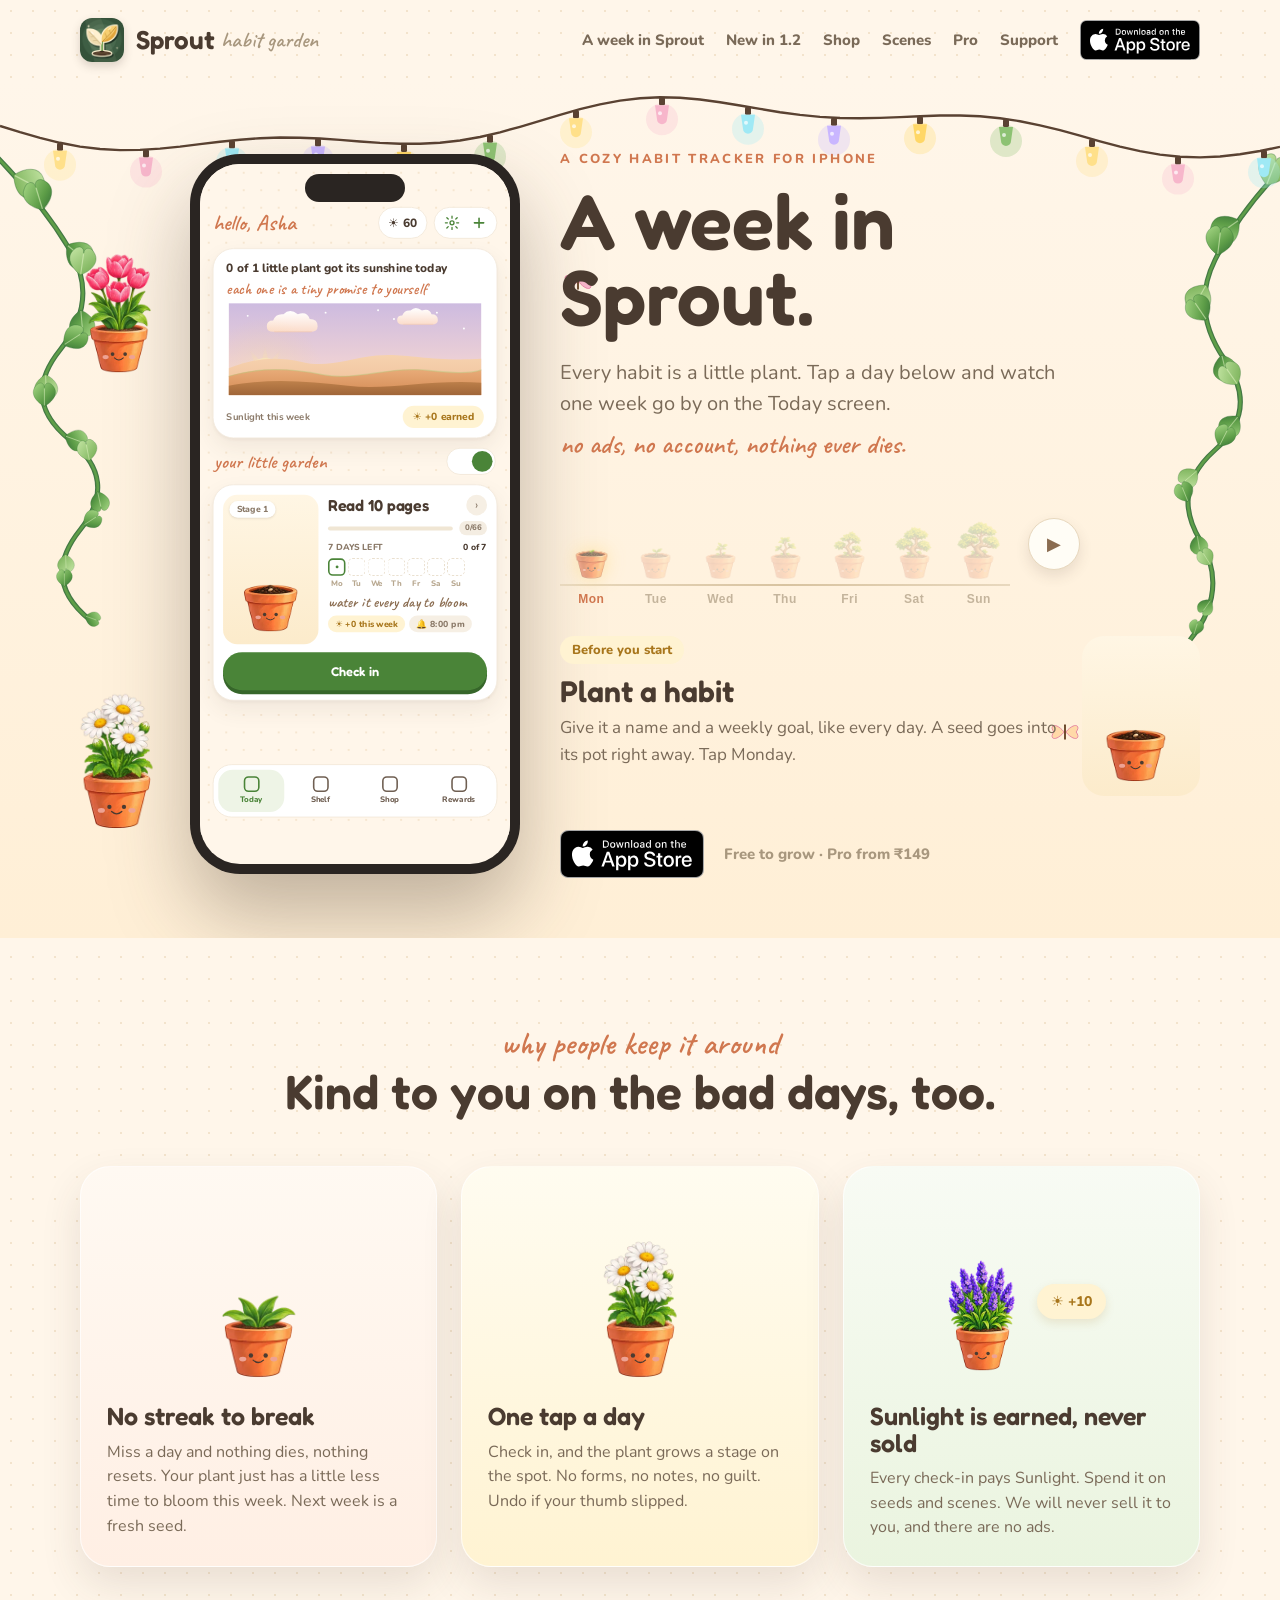
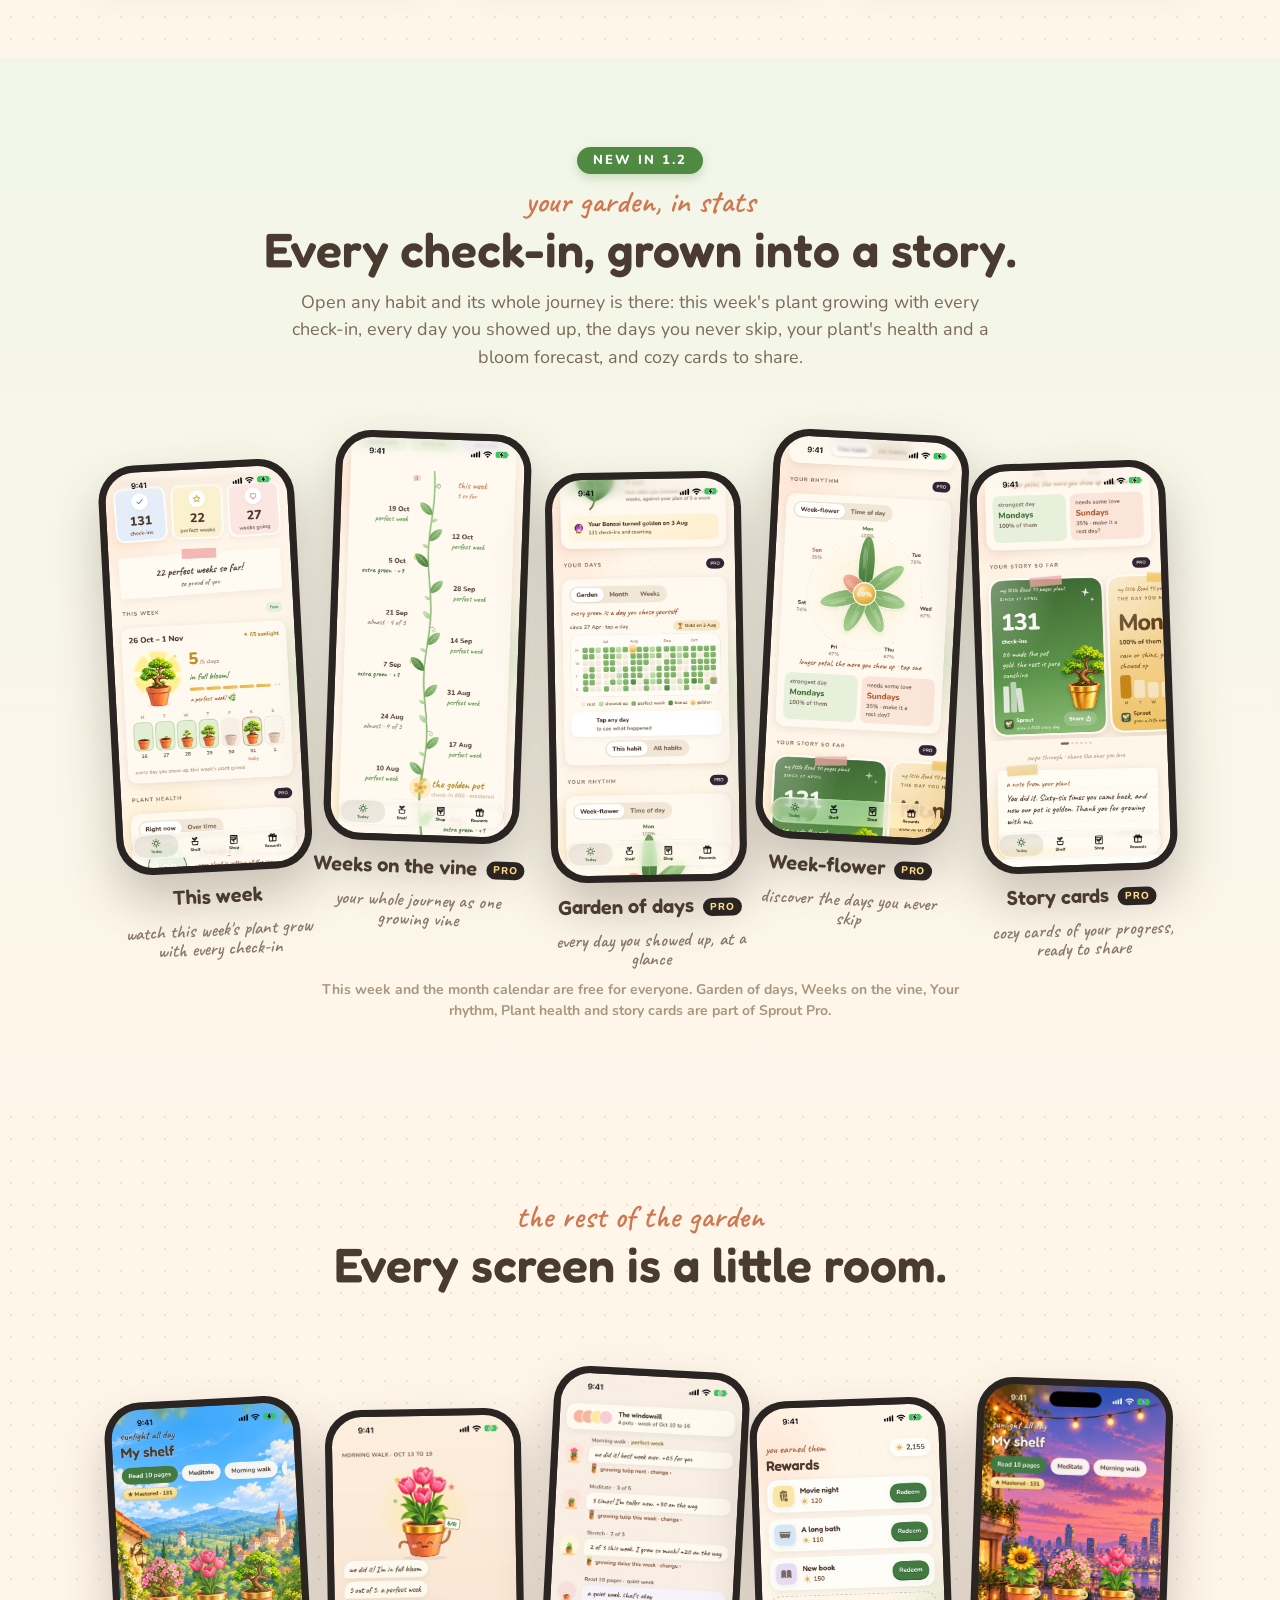
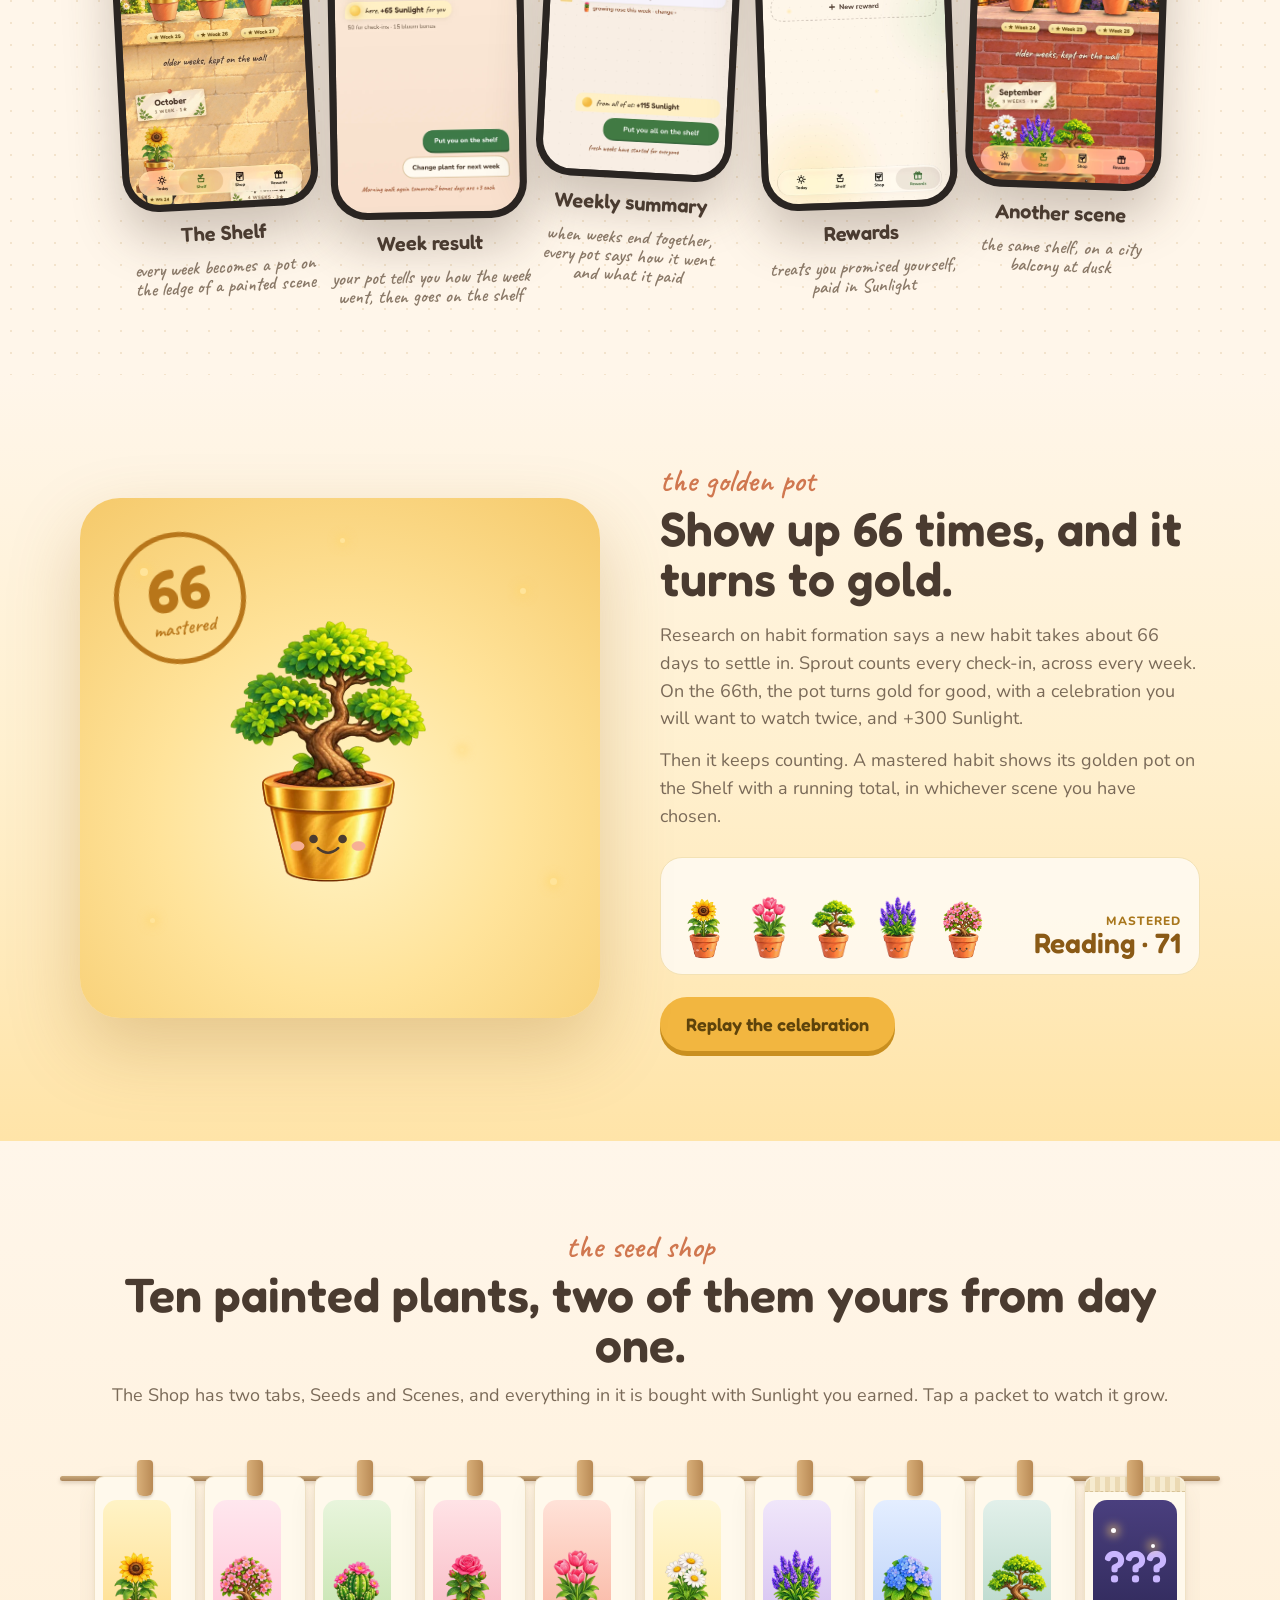
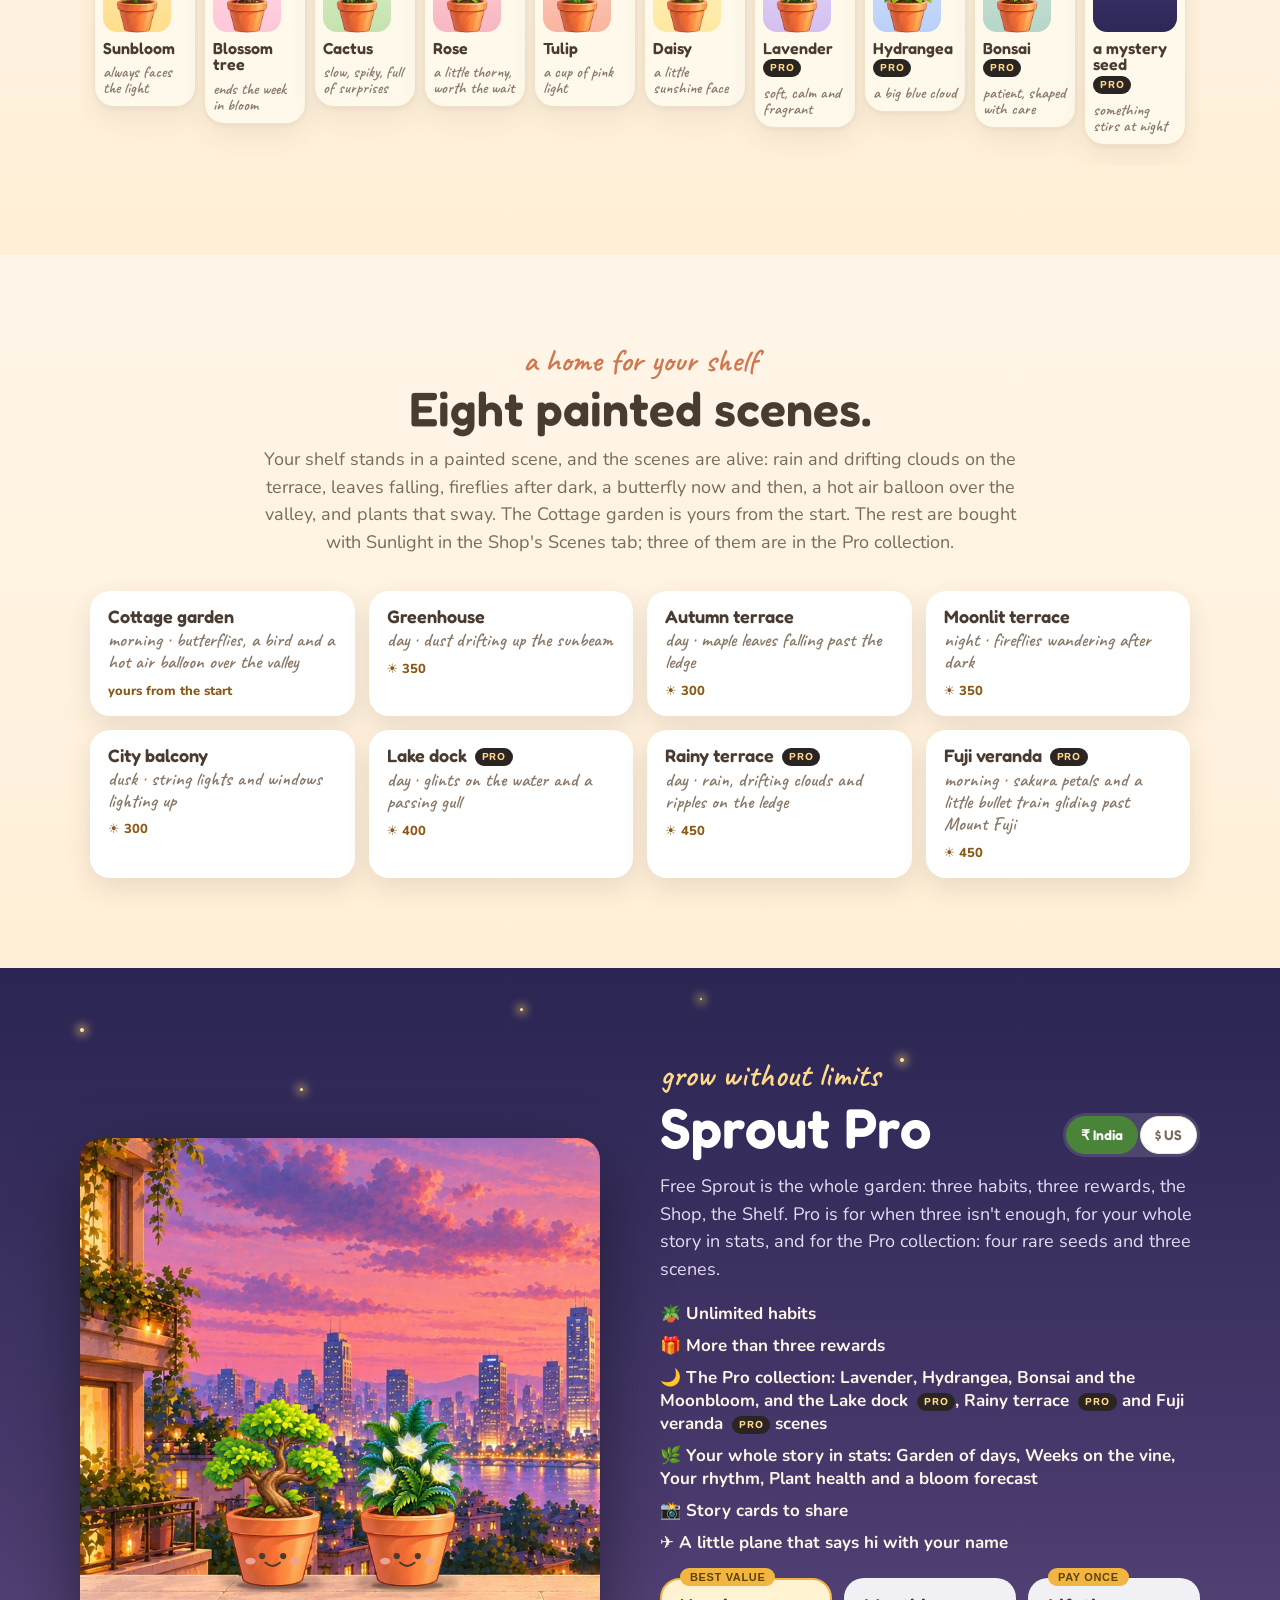
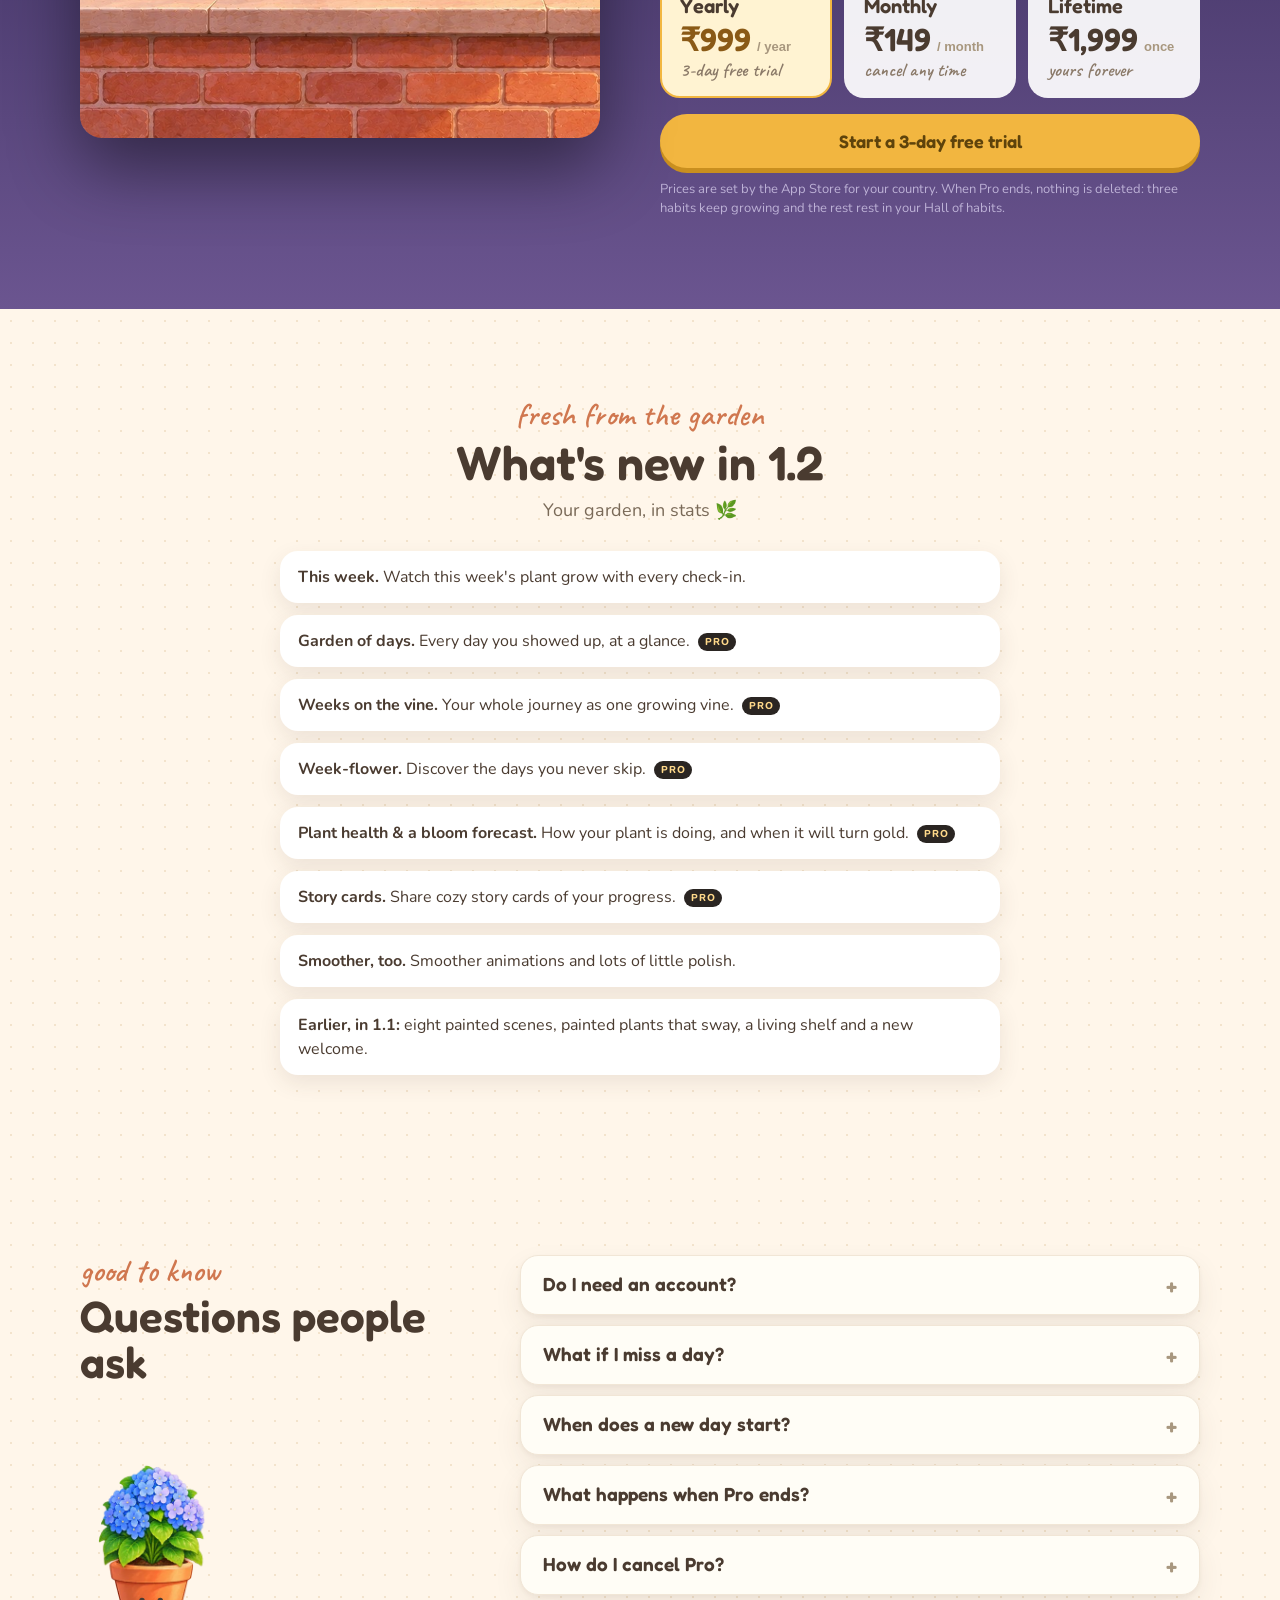
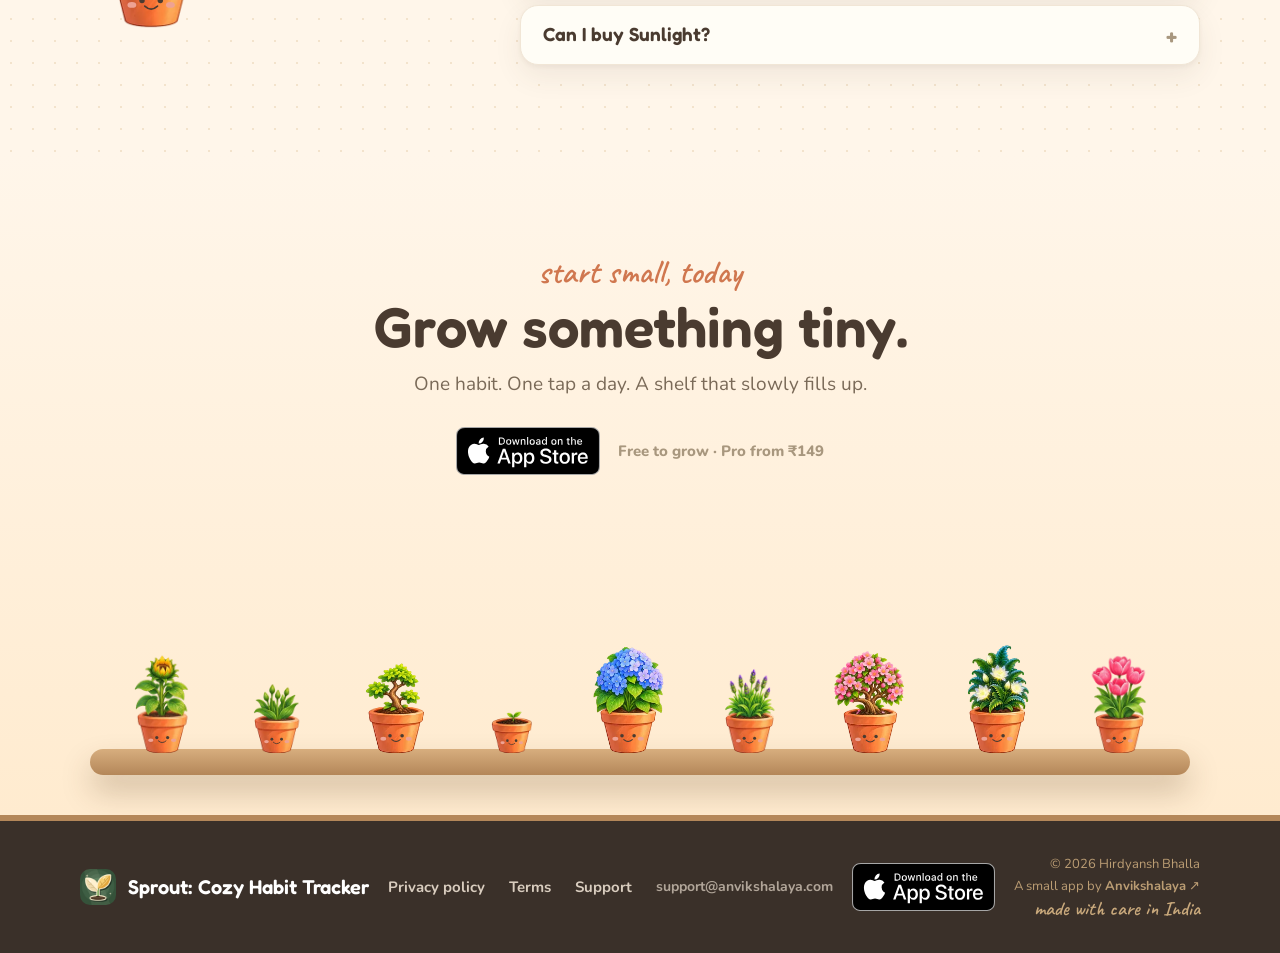
==== commit 95551202: "Pro: the 1.2 stats replace the six-month heatmap The Pro list names Garden of days, Weeks on the vin" ====
--- a/index.html
+++ b/index.html
@@ -733,8 +733,8 @@
 <section class="sec pro" id="pro"><span class="spk" style="left:80px;top:60px;width:4px;height:4px;animation-delay:0s"></span><span class="spk" style="left:300px;top:120px;width:3px;height:3px;animation-delay:0.6s"></span><span class="spk" style="left:520px;top:40px;width:3px;height:3px;animation-delay:1.2s"></span><span class="spk" style="left:900px;top:90px;width:4px;height:4px;animation-delay:0.3s"></span><span class="spk" style="left:1120px;top:160px;width:3px;height:3px;animation-delay:1.5s"></span><span class="spk" style="left:700px;top:30px;width:2px;height:2px;animation-delay:1.8s"></span>
 <div class="wrap pro-in"><div class="nightwin"><svg class="nightsvg" viewBox="0 150 390 450" preserveAspectRatio="xMidYMid slice" role="img" aria-label="A city balcony at dusk with string lights over the skyline, and a bonsai and a softly glowing Moonbloom standing on the ledge"><defs><filter id="pwBlur" x="-30%" y="-80%" width="160%" height="260%"><feGaussianBlur stdDeviation="2.2"/></filter><filter id="pwBlurS" x="-30%" y="-120%" width="160%" height="340%"><feGaussianBlur stdDeviation="0.9"/></filter><radialGradient id="moonHalo"><stop offset="0" stop-color="#9FF3FF" stop-opacity=".55"/><stop offset=".45" stop-color="#B9A6F7" stop-opacity=".26"/><stop offset="1" stop-color="#B9A6F7" stop-opacity="0"/></radialGradient></defs><image href="assets/scene_city.jpg" x="0" y="0" width="390" height="600"/><ellipse cx="144.5" cy="483.5" rx="39" ry="6.5" fill="#3A1C28" opacity=".28" filter="url(#pwBlur)"/><ellipse cx="144.5" cy="485.5" rx="27" ry="3.4" fill="#2A1218" opacity=".42" filter="url(#pwBlurS)"/><ellipse cx="245.5" cy="483.5" rx="39" ry="6.5" fill="#3A1C28" opacity=".28" filter="url(#pwBlur)"/><ellipse cx="245.5" cy="485.5" rx="27" ry="3.4" fill="#2A1218" opacity=".42" filter="url(#pwBlurS)"/><circle class="moon-glow" cx="245.5" cy="387.0" r="62" fill="url(#moonHalo)"/><g transform="translate(83.13 300.11) scale(0.2557)"><image href="plants/art_bonsai_s8_480.webp" width="480" height="796"/><use href="#potface"/></g><g transform="translate(184.13 300.11) scale(0.2557)"><image href="plants/art_moonbloom_s8_480.webp" width="480" height="796"/><use href="#potface"/></g></svg></div>
 <div style="flex:1"><div style="display:flex;justify-content:space-between;align-items:flex-end;gap:12px;flex-wrap:wrap"><div><div class="hand" style="font-size:34px;color:#FFD98A">grow without limits</div><h2 class="h" style="font-size:56px;margin-top:6px;color:#fff">Sprout Pro</h2></div><div style="display:flex;gap:2px;padding:3px;border-radius:99px;background:rgba(255,255,255,.12)"><button class="chip on" data-cur="INR">₹ India</button><button class="chip" data-cur="USD">$ US</button></div></div>
-<p class="p" style="margin-top:16px;color:#E6DCF2">Free Sprout is the whole garden: three habits, three rewards, the Shop, the Shelf. Pro is for when three isn't enough, and for the Pro collection: four rare seeds and three scenes.</p>
-<ul style="margin:18px 0 0;padding:0;list-style:none;display:flex;flex-direction:column;gap:9px;font-size:17px;font-weight:700"><li>🪴 Unlimited habits</li><li>🎁 More than three rewards</li><li>🌙 The Pro collection: Lavender, Hydrangea, Bonsai and the Moonbloom, and the Lake dock <span class="protag">Pro</span>, Rainy terrace <span class="protag">Pro</span> and Fuji veranda <span class="protag">Pro</span> scenes</li><li>📅 A six-month heatmap</li><li>✈️ A little plane that says hi with your name</li></ul>
+<p class="p" style="margin-top:16px;color:#E6DCF2">Free Sprout is the whole garden: three habits, three rewards, the Shop, the Shelf. Pro is for when three isn't enough, for your whole story in stats, and for the Pro collection: four rare seeds and three scenes.</p>
+<ul style="margin:18px 0 0;padding:0;list-style:none;display:flex;flex-direction:column;gap:9px;font-size:17px;font-weight:700"><li>🪴 Unlimited habits</li><li>🎁 More than three rewards</li><li>🌙 The Pro collection: Lavender, Hydrangea, Bonsai and the Moonbloom, and the Lake dock <span class="protag">Pro</span>, Rainy terrace <span class="protag">Pro</span> and Fuji veranda <span class="protag">Pro</span> scenes</li><li>🌿 Your whole story in stats: Garden of days, Weeks on the vine, Your rhythm, Plant health and a bloom forecast</li><li>📸 Story cards to share</li><li>✈️ A little plane that says hi with your name</li></ul>
 <div class="plans"><button class="plan" data-plan="yr"><span class="tag">best value</span><div class="h" style="font-size:20px">Yearly</div><div style="display:flex;align-items:baseline;gap:6px;margin-top:6px"><span class="h price" data-price="yr"></span><span style="font-size:13px;font-weight:800;color:var(--soft)" data-per="yr"></span></div><div class="hand" style="font-size:19px;color:#8A7968;margin-top:4px">3-day free trial</div></button><button class="plan" data-plan="mo"><div class="h" style="font-size:20px">Monthly</div><div style="display:flex;align-items:baseline;gap:6px;margin-top:6px"><span class="h price" data-price="mo"></span><span style="font-size:13px;font-weight:800;color:var(--soft)" data-per="mo"></span></div><div class="hand" style="font-size:19px;color:#8A7968;margin-top:4px">cancel any time</div></button><button class="plan" data-plan="life"><span class="tag">pay once</span><div class="h" style="font-size:20px">Lifetime</div><div style="display:flex;align-items:baseline;gap:6px;margin-top:6px"><span class="h price" data-price="life"></span><span style="font-size:13px;font-weight:800;color:var(--soft)" data-per="life"></span></div><div class="hand" style="font-size:19px;color:#8A7968;margin-top:4px">yours forever</div></button></div>
 <a class="btn" id="cta" href="https://apps.apple.com/app/id6821127488" style="width:100%;margin-top:16px;background:var(--gold);color:#5E430B;box-shadow:0 5px 0 #C98F1F">Start a 3-day free trial</a>
 <p style="font-size:13px;line-height:1.5;margin:12px 0 0;color:#BDB1D6">Prices are set by the App Store for your country. When Pro ends, nothing is deleted: three habits keep growing and the rest rest in your Hall of habits.</p></div></div></section><section class="sec whatsnew" id="whatsnew"><div class="wrap"><div class="hand kick">fresh from the garden</div><h2 class="h title">What's new in 1.2</h2><p class="p" style="text-align:center;margin-top:10px">Your garden, in stats 🌿</p><ul class="newlist"><li><b>This week.</b> Watch this week's plant grow with every check-in.</li><li><b>Garden of days.</b> Every day you showed up, at a glance. <span class="protag">Pro</span></li><li><b>Weeks on the vine.</b> Your whole journey as one growing vine. <span class="protag">Pro</span></li><li><b>Week-flower.</b> Discover the days you never skip. <span class="protag">Pro</span></li><li><b>Plant health &amp; a bloom forecast.</b> How your plant is doing, and when it will turn gold. <span class="protag">Pro</span></li><li><b>Story cards.</b> Share cozy story cards of your progress. <span class="protag">Pro</span></li><li><b>Smoother, too.</b> Smoother animations and lots of little polish.</li><li><b>Earlier, in 1.1:</b> eight painted scenes, painted plants that sway, a living shelf and a new welcome.</li></ul></div></section>
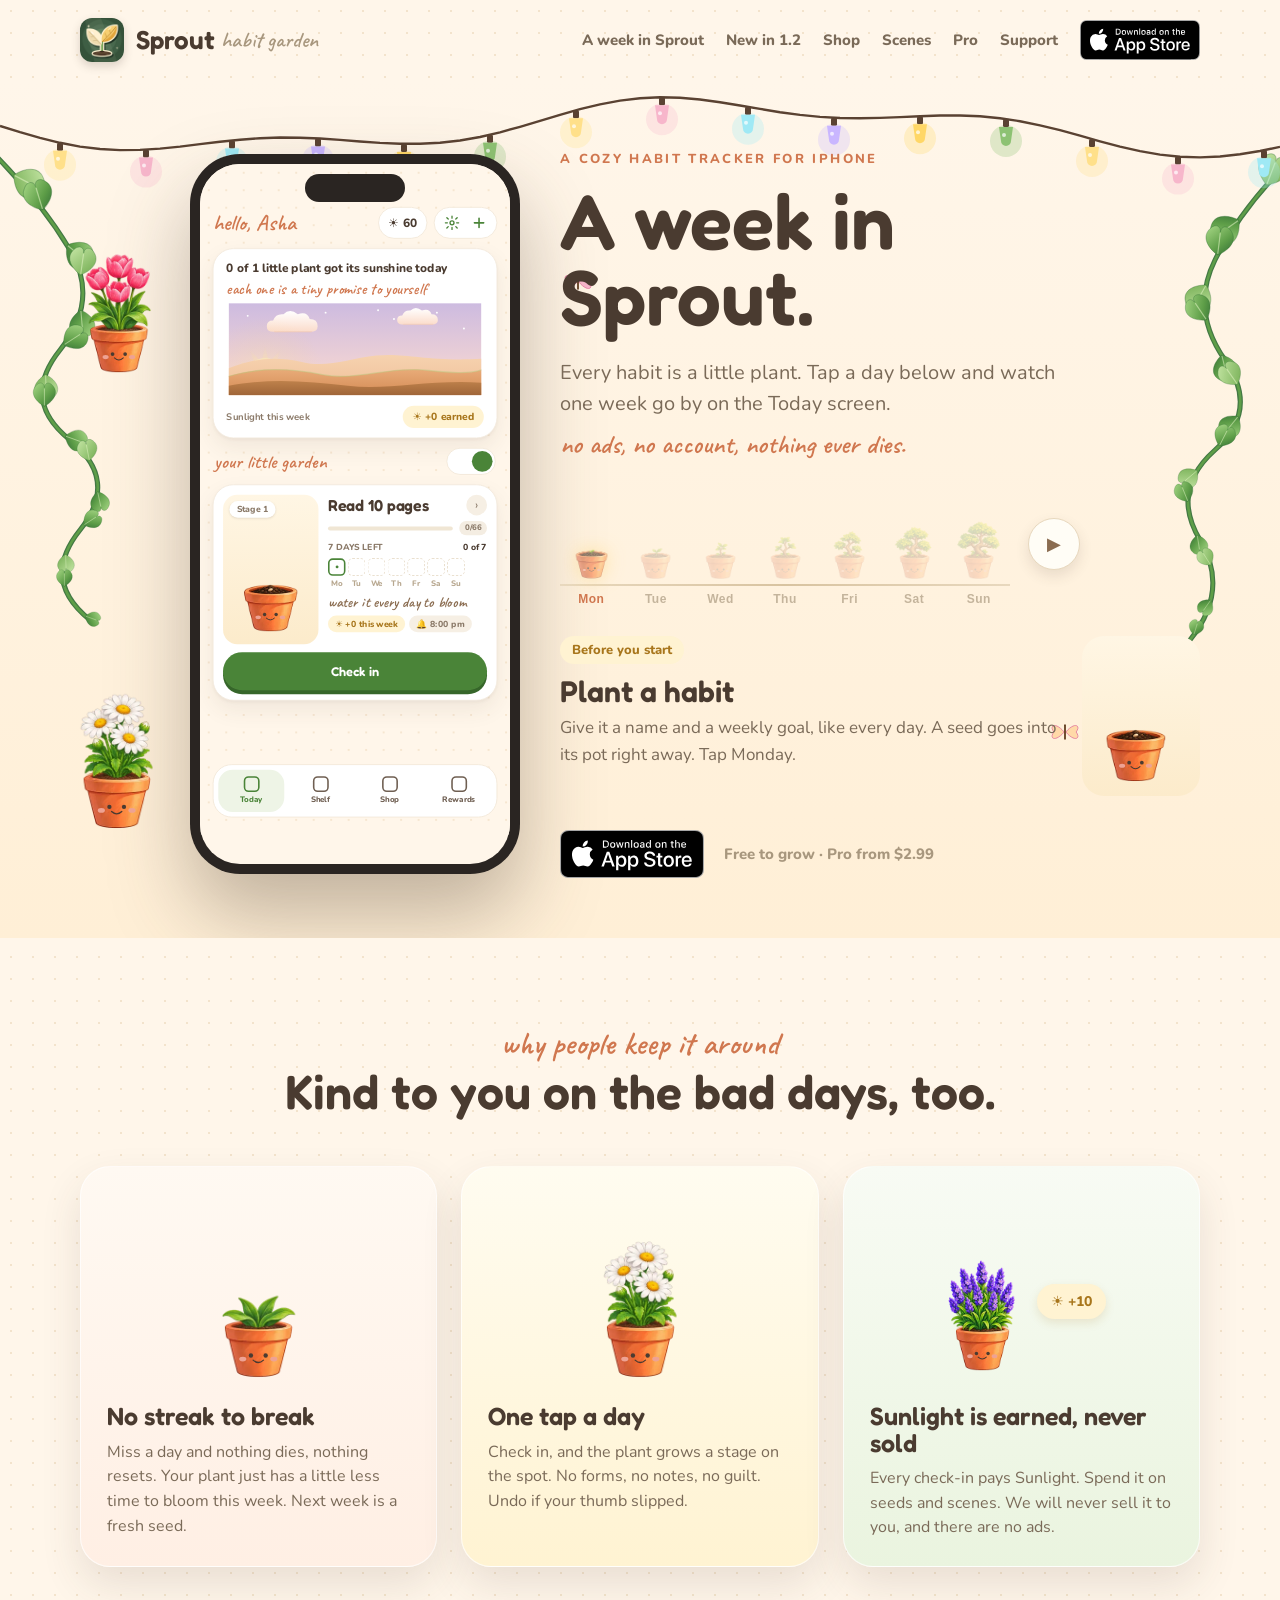
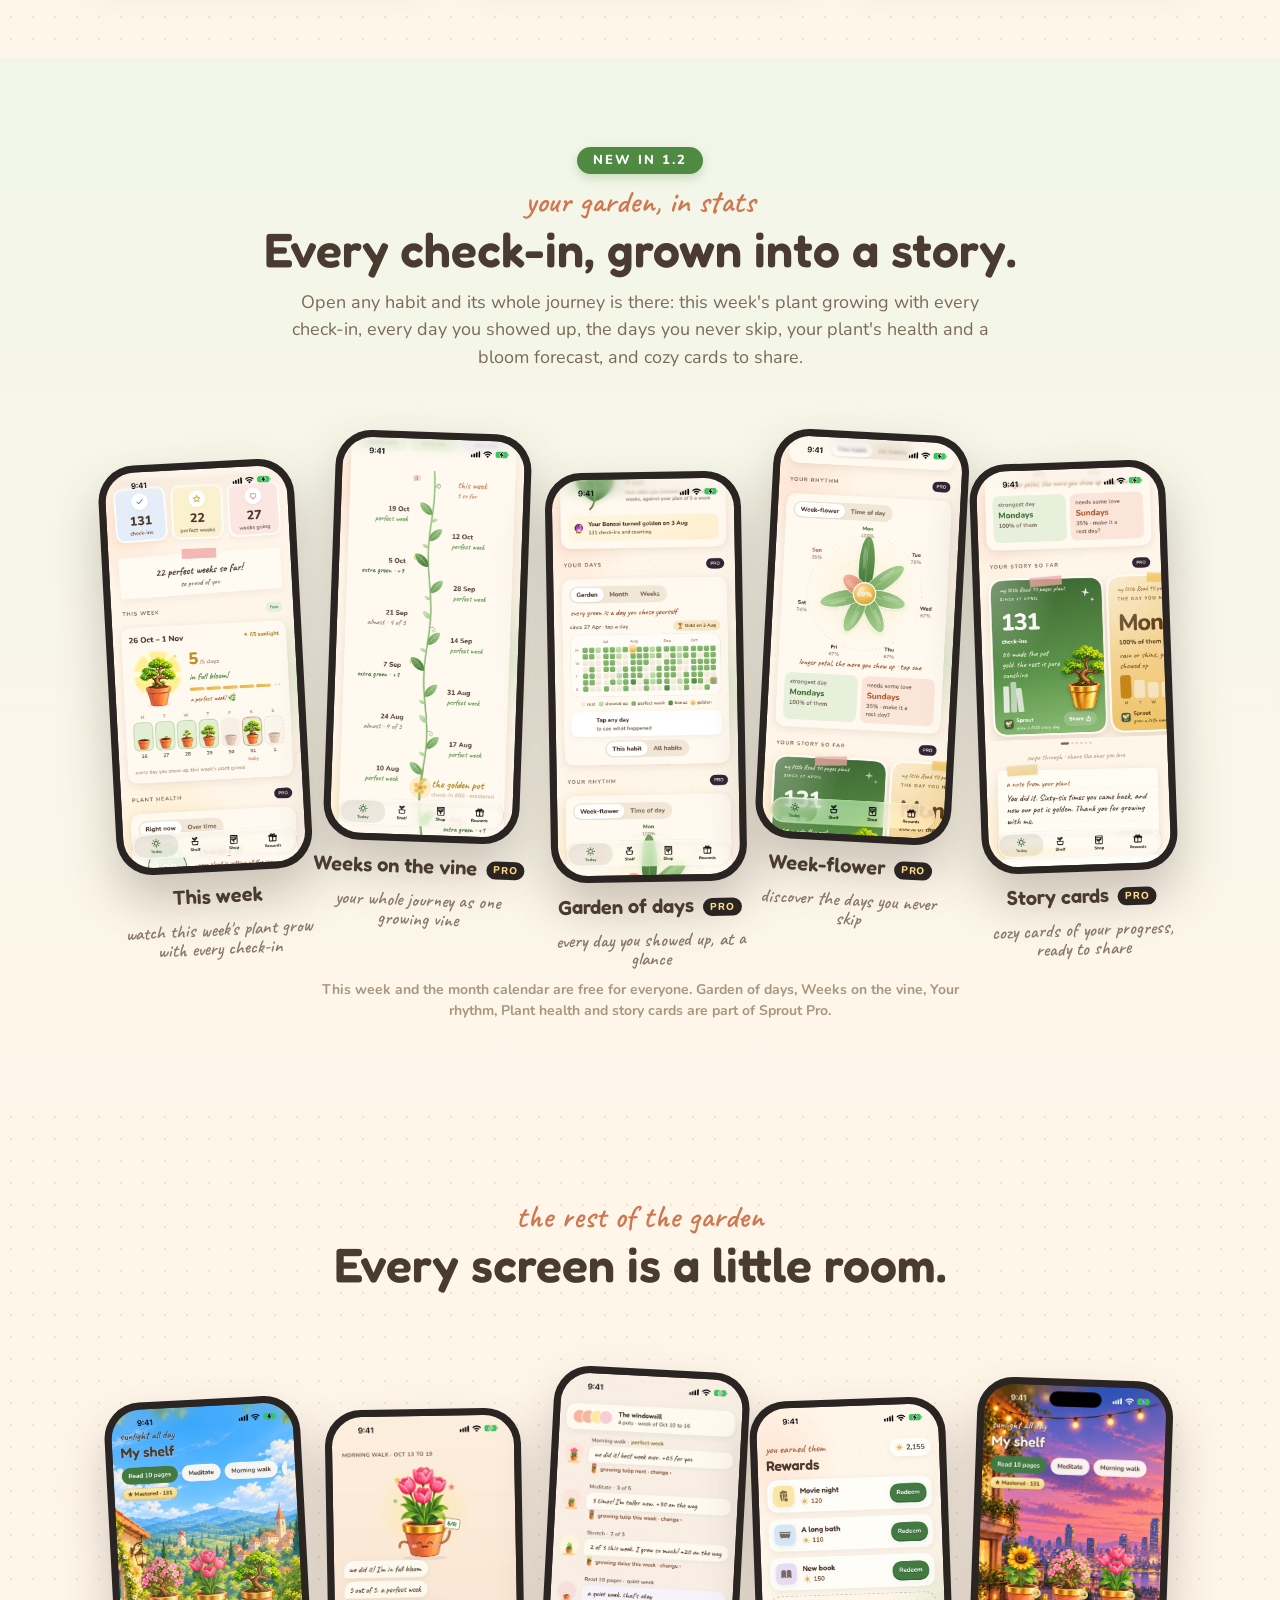
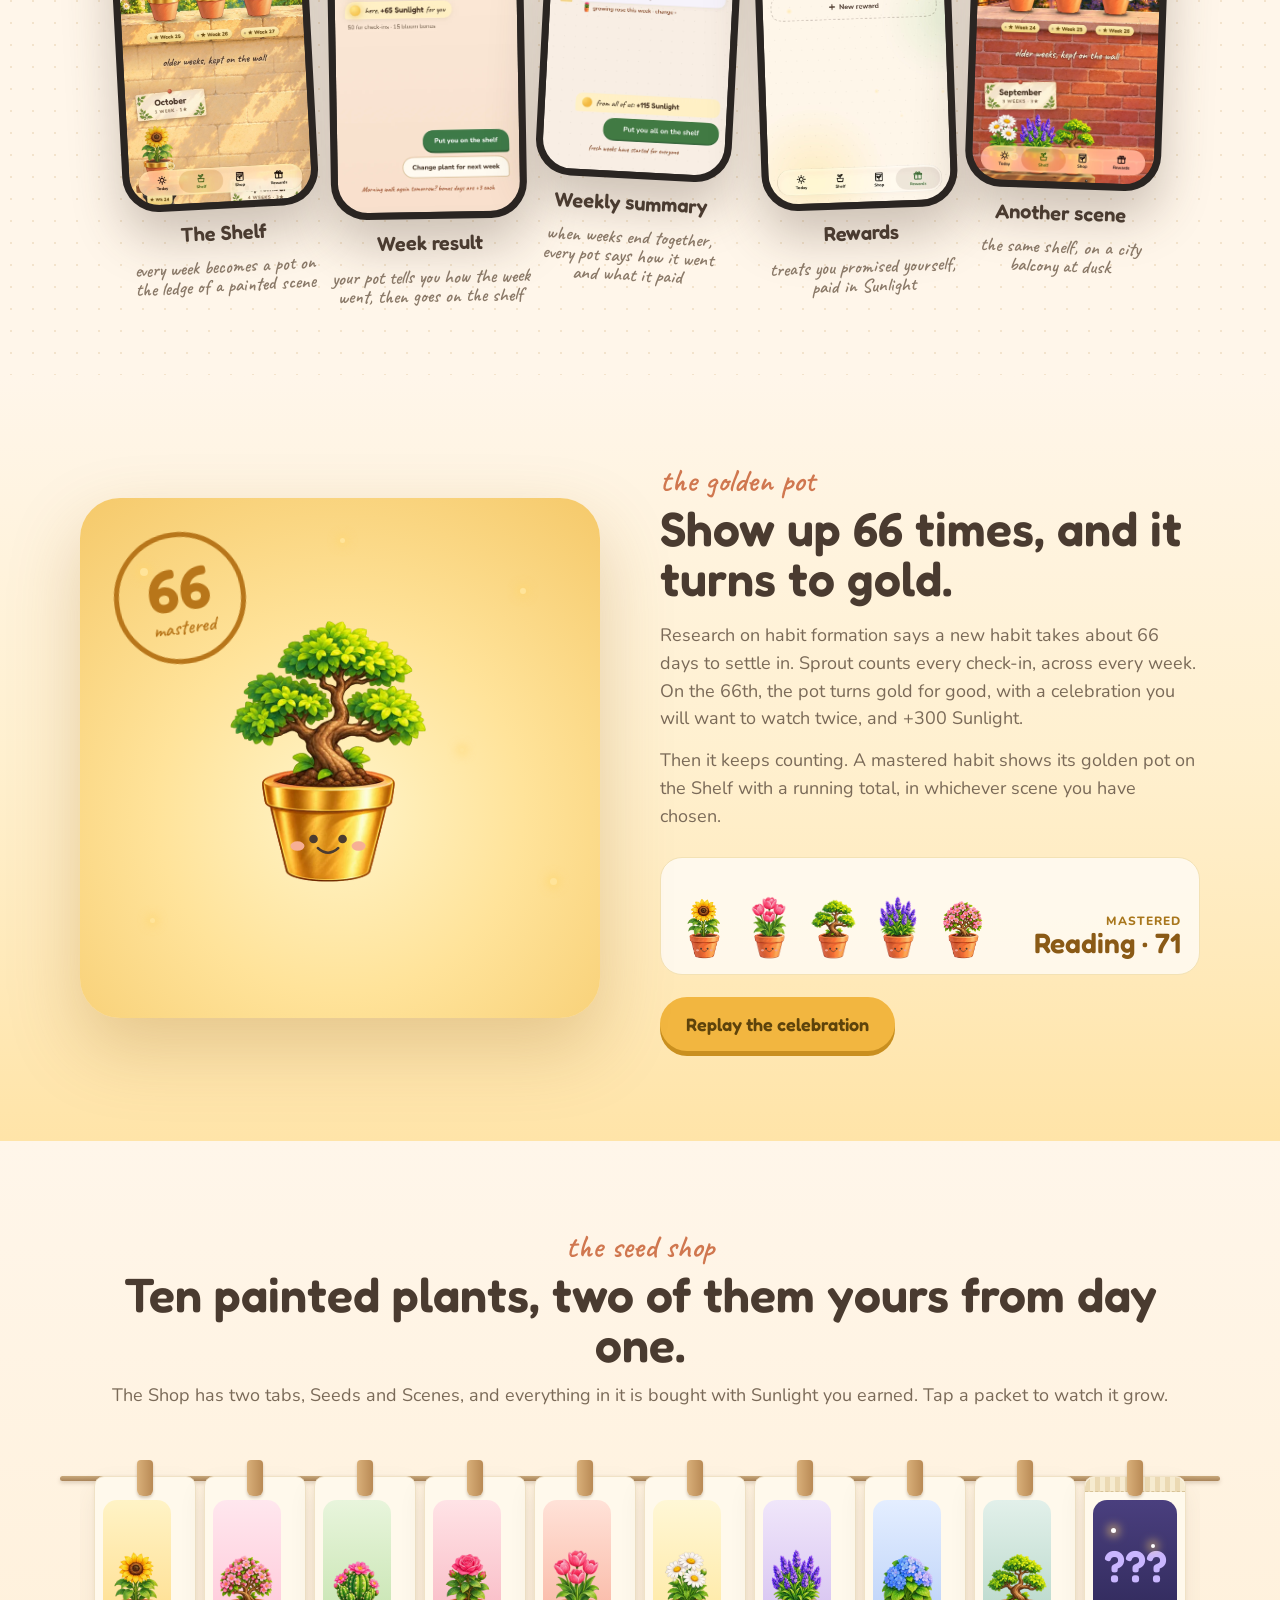
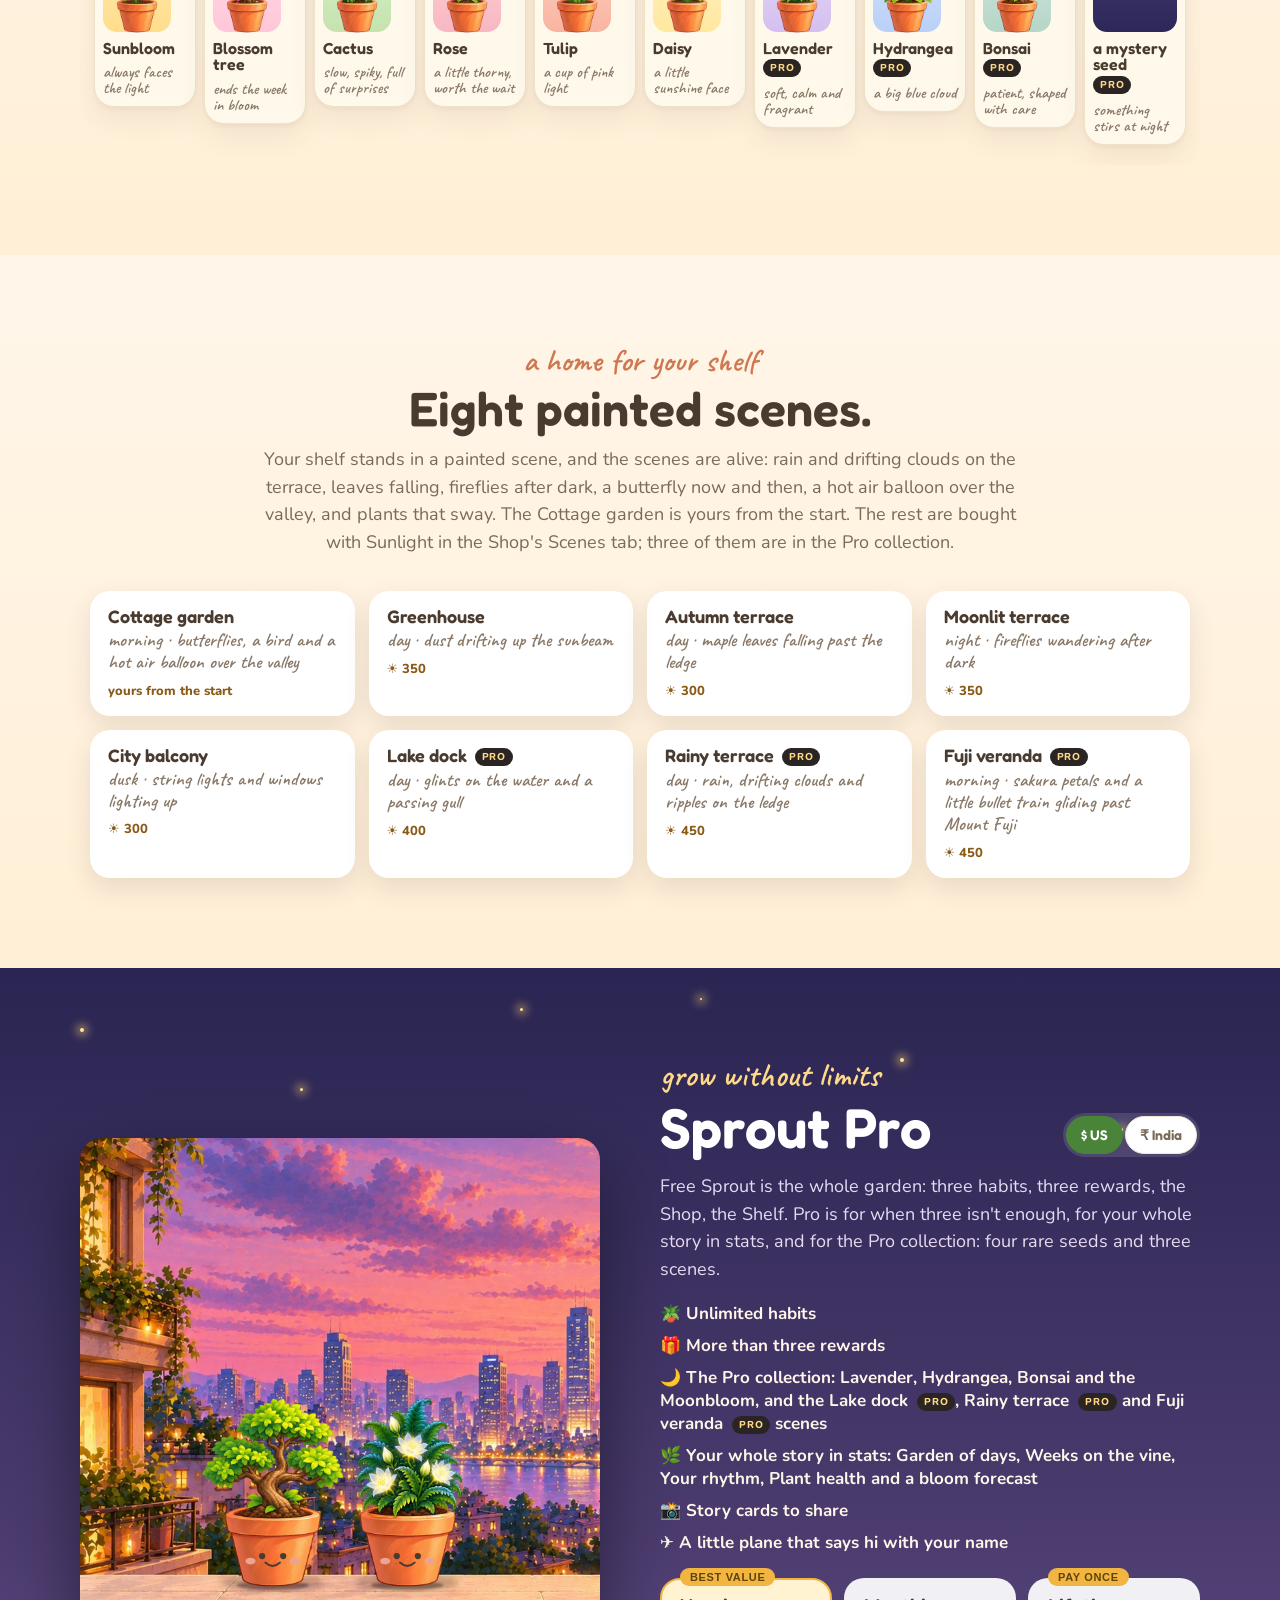
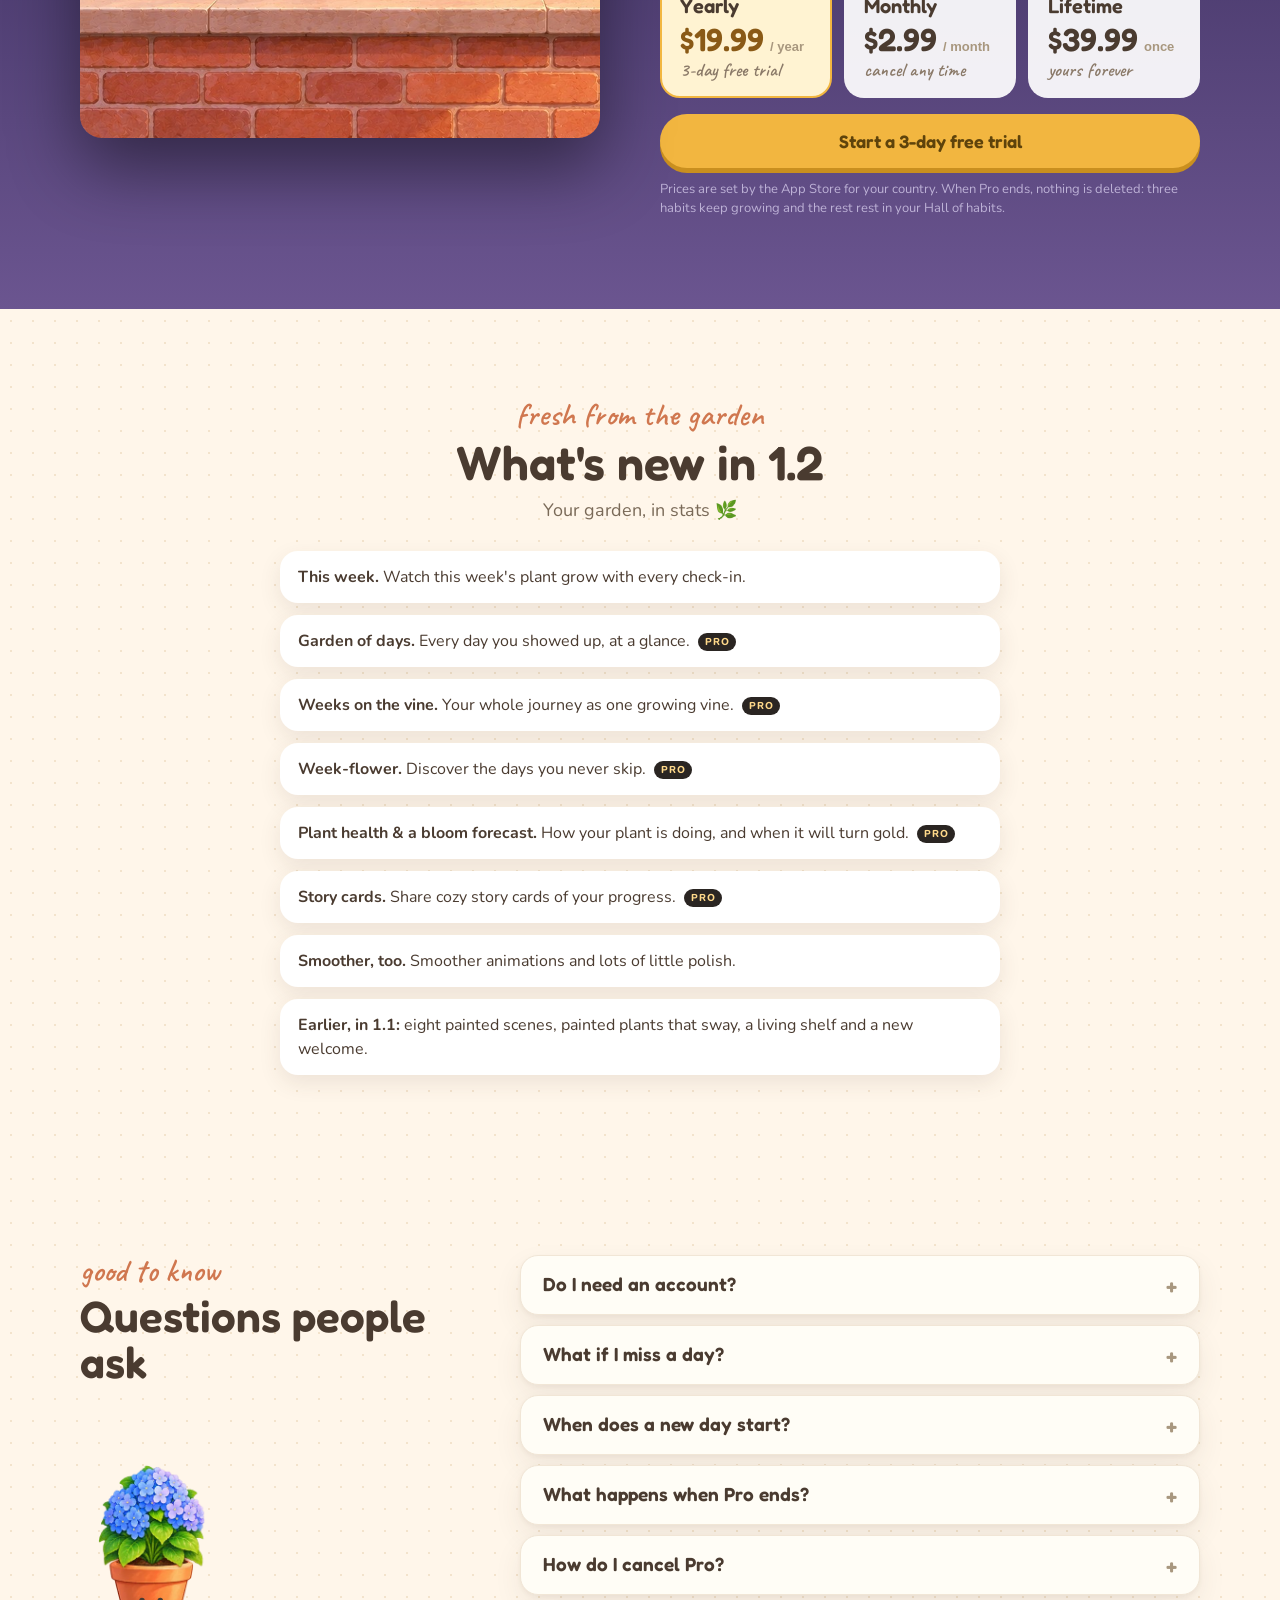
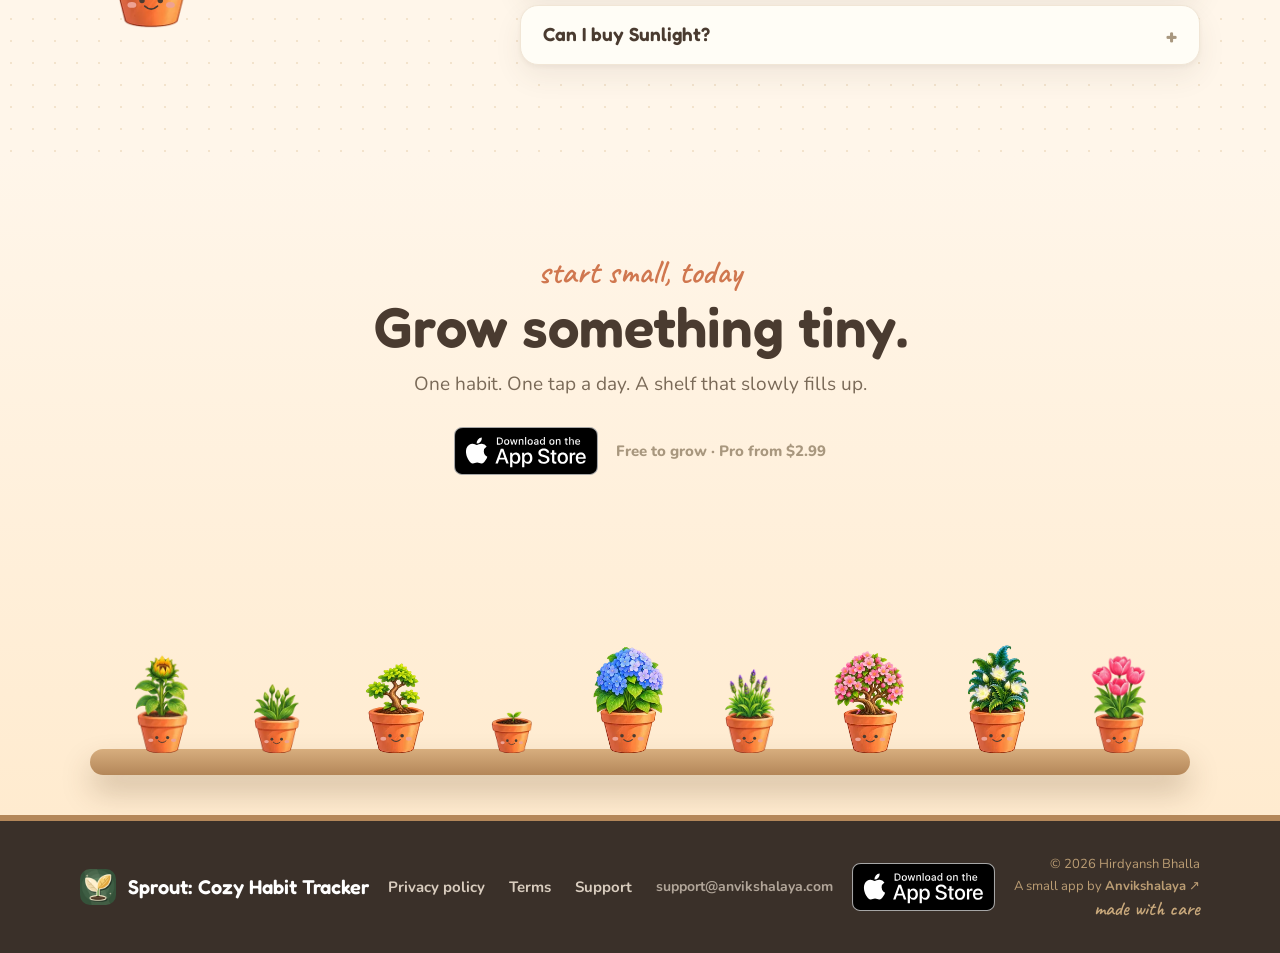
==== commit 70e4a306: "Sprout site: made with care, prices in US dollars first - the footer line is "made with care" on eve" ====
--- a/index.html
+++ b/index.html
@@ -1,4 +1,4 @@
-<!doctype html><html lang="en"><head><meta charset="utf-8"><meta name="viewport" content="width=device-width,initial-scale=1"><title>Sprout: Cozy Habit Tracker for iPhone</title><meta name="description" content="Every habit is a little plant on your shelf. Check in once a day, watch it grow, keep every week as a pot. No streak guilt, no ads, no account."><link rel="icon" href="assets/favicon.png"><link rel="apple-touch-icon" href="assets/icon.png"><link rel="canonical" href="https://sproutgarden.github.io/"><link rel="author" href="https://anvikshalaya.com/"><meta name="theme-color" content="#FFF6EA"><meta name="apple-itunes-app" content="app-id=6821127488"><meta property="og:type" content="website"><meta property="og:site_name" content="Sprout: Cozy Habit Tracker"><meta property="og:url" content="https://sproutgarden.github.io/"><meta property="og:title" content="Sprout: Cozy Habit Tracker for iPhone"><meta property="og:description" content="Tiny habits, growing on your shelf. Check in once a day, watch a plant grow, keep every week as a pot. No ads, no account, nothing ever dies."><meta property="og:image" content="https://sproutgarden.github.io/assets/og-image.jpg"><meta property="og:image:width" content="1200"><meta property="og:image:height" content="630"><meta property="og:image:alt" content="Sprout: Cozy Habit Tracker for iPhone, with a painted bonsai on the Today screen"><meta name="twitter:card" content="summary_large_image"><meta name="twitter:title" content="Sprout: Cozy Habit Tracker for iPhone"><meta name="twitter:description" content="Tiny habits, growing on your shelf. No ads, no account, nothing ever dies."><meta name="twitter:image" content="https://sproutgarden.github.io/assets/og-image.jpg"><link rel="preconnect" href="https://fonts.googleapis.com"><link href="https://fonts.googleapis.com/css2?family=Fredoka:wght@500;600&family=Nunito:wght@400;600;700;800&family=Caveat:wght@500;600;700&display=swap" rel="stylesheet"><link rel="stylesheet" href="style.css?v=20261101"></head><body><svg width="0" height="0" style="position:absolute" aria-hidden="true"><defs><g id="potface" transform="translate(240 654) scale(3.3333)"><circle cx="-9.25" cy="-4.5" r="2.75" fill="#4A3B31"/><circle cx="9.25" cy="-4.5" r="2.75" fill="#4A3B31"/><path d="M-6.5 1.25 Q0 7.25 6.5 1.25" fill="none" stroke="#4A3B31" stroke-width="1.6" stroke-linecap="round"/><ellipse cx="-19.5" cy="0" rx="4.5" ry="3" fill="#EEA293"/><ellipse cx="19.5" cy="0" rx="4.5" ry="3" fill="#EEA293"/></g><g id="potfaceg"><g transform="translate(240 654) scale(3.3333)"><circle cx="-9.25" cy="-4.5" r="2.75" fill="#4A3B31"/><circle cx="9.25" cy="-4.5" r="2.75" fill="#4A3B31"/><path d="M-6.5 1.25 Q0 7.25 6.5 1.25" fill="none" stroke="#4A3B31" stroke-width="1.6" stroke-linecap="round"/><ellipse cx="-19.5" cy="0" rx="4.5" ry="3" fill="#F7AF95"/><ellipse cx="19.5" cy="0" rx="4.5" ry="3" fill="#F7AF95"/></g></g></defs></svg><svg width="0" height="0" style="position: absolute" aria-hidden="true"><defs>
+<!doctype html><html lang="en"><head><meta charset="utf-8"><meta name="viewport" content="width=device-width,initial-scale=1"><title>Sprout: Cozy Habit Tracker for iPhone</title><meta name="description" content="Every habit is a little plant on your shelf. Check in once a day, watch it grow, keep every week as a pot, and see your garden in stats. No streak guilt, no ads, no account."><link rel="icon" href="assets/favicon.png"><link rel="apple-touch-icon" href="assets/icon.png"><link rel="canonical" href="https://sproutgarden.github.io/"><link rel="author" href="https://anvikshalaya.com/"><meta name="theme-color" content="#FFF6EA"><meta name="apple-itunes-app" content="app-id=6821127488"><meta property="og:type" content="website"><meta property="og:site_name" content="Sprout: Cozy Habit Tracker"><meta property="og:url" content="https://sproutgarden.github.io/"><meta property="og:title" content="Sprout: Cozy Habit Tracker for iPhone"><meta property="og:description" content="Tiny habits, growing on your shelf. New in 1.2: your garden, in stats. Watch this week's plant grow, see every day you showed up, and share cozy story cards. No ads, no account, nothing ever dies."><meta property="og:image" content="https://sproutgarden.github.io/assets/og-image-1.2.jpg"><meta property="og:image:width" content="1200"><meta property="og:image:height" content="630"><meta property="og:image:alt" content="Sprout 1.2: your garden, in stats. Three iPhone screens: this week's bonsai in full bloom, weeks on the vine and the week-flower"><meta name="twitter:card" content="summary_large_image"><meta name="twitter:title" content="Sprout: Cozy Habit Tracker for iPhone"><meta name="twitter:description" content="Tiny habits, growing on your shelf. New in 1.2: your garden, in stats. No ads, no account, nothing ever dies."><meta name="twitter:image" content="https://sproutgarden.github.io/assets/og-image-1.2.jpg"><link rel="preconnect" href="https://fonts.googleapis.com"><link href="https://fonts.googleapis.com/css2?family=Fredoka:wght@500;600&family=Nunito:wght@400;600;700;800&family=Caveat:wght@500;600;700&display=swap" rel="stylesheet"><link rel="stylesheet" href="style.css?v=20261101"></head><body><svg width="0" height="0" style="position:absolute" aria-hidden="true"><defs><g id="potface" transform="translate(240 654) scale(3.3333)"><circle cx="-9.25" cy="-4.5" r="2.75" fill="#4A3B31"/><circle cx="9.25" cy="-4.5" r="2.75" fill="#4A3B31"/><path d="M-6.5 1.25 Q0 7.25 6.5 1.25" fill="none" stroke="#4A3B31" stroke-width="1.6" stroke-linecap="round"/><ellipse cx="-19.5" cy="0" rx="4.5" ry="3" fill="#EEA293"/><ellipse cx="19.5" cy="0" rx="4.5" ry="3" fill="#EEA293"/></g><g id="potfaceg"><g transform="translate(240 654) scale(3.3333)"><circle cx="-9.25" cy="-4.5" r="2.75" fill="#4A3B31"/><circle cx="9.25" cy="-4.5" r="2.75" fill="#4A3B31"/><path d="M-6.5 1.25 Q0 7.25 6.5 1.25" fill="none" stroke="#4A3B31" stroke-width="1.6" stroke-linecap="round"/><ellipse cx="-19.5" cy="0" rx="4.5" ry="3" fill="#F7AF95"/><ellipse cx="19.5" cy="0" rx="4.5" ry="3" fill="#F7AF95"/></g></g></defs></svg><svg width="0" height="0" style="position: absolute" aria-hidden="true"><defs>
 <linearGradient id="potBP" x1="0" y1="0" x2="1" y2="0"><stop offset="0" stop-color="#E29A72"/><stop offset="0.45" stop-color="#C8805F"/><stop offset="1" stop-color="#9C5C43"/></linearGradient>
 <linearGradient id="potRP" x1="0" y1="0" x2="1" y2="0"><stop offset="0" stop-color="#F7D9BC"/><stop offset="0.5" stop-color="#F0C4A0"/><stop offset="1" stop-color="#D9A47F"/></linearGradient>
 <linearGradient id="soilP" x1="0" y1="0" x2="0" y2="1"><stop offset="0" stop-color="#7A5637"/><stop offset="1" stop-color="#4A3527"/></linearGradient>
@@ -718,7 +718,7 @@
 <p class="p" style="margin-top:22px;font-size:20px;max-width:500px">Every habit is a little plant. Tap a day below and watch one week go by on the Today screen.</p><div class="hand" style="font-size:27px;color:var(--peach);margin-top:12px">no ads, no account, nothing ever dies.</div>
 <div class="timeline"><div class="tlcap" id="tlcap"></div><div class="line"></div><div class="days"><button class="day" id="tl0" aria-label="Mon"><svg width="55" height="92" viewBox="0 0 480 796" aria-hidden="true" class="potsvg"><image href="plants/bonsai_s2.webp" width="480" height="796"/><use href="#potface"/></svg><span>Mon</span></button><button class="day" id="tl1" aria-label="Tue"><svg width="55" height="92" viewBox="0 0 480 796" aria-hidden="true" class="potsvg"><image href="plants/bonsai_s3.webp" width="480" height="796"/><use href="#potface"/></svg><span>Tue</span></button><button class="day" id="tl2" aria-label="Wed"><svg width="55" height="92" viewBox="0 0 480 796" aria-hidden="true" class="potsvg"><image href="plants/bonsai_s4.webp" width="480" height="796"/><use href="#potface"/></svg><span>Wed</span></button><button class="day" id="tl3" aria-label="Thu"><svg width="55" height="92" viewBox="0 0 480 796" aria-hidden="true" class="potsvg"><image href="plants/bonsai_s5.webp" width="480" height="796"/><use href="#potface"/></svg><span>Thu</span></button><button class="day" id="tl4" aria-label="Fri"><svg width="55" height="92" viewBox="0 0 480 796" aria-hidden="true" class="potsvg"><image href="plants/bonsai_s6.webp" width="480" height="796"/><use href="#potface"/></svg><span>Fri</span></button><button class="day" id="tl5" aria-label="Sat"><svg width="55" height="92" viewBox="0 0 480 796" aria-hidden="true" class="potsvg"><image href="plants/bonsai_s7.webp" width="480" height="796"/><use href="#potface"/></svg><span>Sat</span></button><button class="day" id="tl6" aria-label="Sun"><svg width="55" height="92" viewBox="0 0 480 796" aria-hidden="true" class="potsvg"><image href="plants/bonsai_s8.webp" width="480" height="796"/><use href="#potface"/></svg><span>Sun</span></button></div><button class="next" id="next" aria-label="Next day">▶</button></div>
 <div class="note"><div style="flex:1;min-width:0"><span class="pill" id="dayLabel">Before you start</span><div class="h" id="title" style="font-size:30px;margin-top:12px">Plant a habit</div><p class="p" id="story" style="font-size:17px;margin-top:8px;line-height:1.55">Give it a name and a weekly goal, like every day. A seed goes into its pot right away. Tap Monday.</p></div><div class="mini"><svg id="mp1" width="99" height="166" viewBox="0 0 480 796" aria-hidden="true" class="potsvg" style="left:4px"><image href="plants/bonsai_s1.webp" width="480" height="796"/><use href="#potface"/></svg><svg id="mp2" width="99" height="166" viewBox="0 0 480 796" aria-hidden="true" class="potsvg" style="left:4px"><image href="plants/bonsai_s2.webp" width="480" height="796"/><use href="#potface"/></svg><svg id="mp3" width="99" height="166" viewBox="0 0 480 796" aria-hidden="true" class="potsvg" style="left:4px"><image href="plants/bonsai_s3.webp" width="480" height="796"/><use href="#potface"/></svg><svg id="mp4" width="99" height="166" viewBox="0 0 480 796" aria-hidden="true" class="potsvg" style="left:4px"><image href="plants/bonsai_s4.webp" width="480" height="796"/><use href="#potface"/></svg><svg id="mp5" width="99" height="166" viewBox="0 0 480 796" aria-hidden="true" class="potsvg" style="left:4px"><image href="plants/bonsai_s5.webp" width="480" height="796"/><use href="#potface"/></svg><svg id="mp6" width="99" height="166" viewBox="0 0 480 796" aria-hidden="true" class="potsvg" style="left:4px"><image href="plants/bonsai_s6.webp" width="480" height="796"/><use href="#potface"/></svg><svg id="mp7" width="99" height="166" viewBox="0 0 480 796" aria-hidden="true" class="potsvg" style="left:4px"><image href="plants/bonsai_s7.webp" width="480" height="796"/><use href="#potface"/></svg><svg id="mp8" width="99" height="166" viewBox="0 0 480 796" aria-hidden="true" class="potsvg" style="left:4px"><image href="plants/bonsai_s8.webp" width="480" height="796"/><use href="#potface"/></svg></div></div>
-<div style="display:flex;align-items:center;gap:20px;margin-top:34px;flex-wrap:wrap"><a class="store" href="https://apps.apple.com/app/id6821127488" aria-label="Download Sprout on the App Store"><img src="assets/app-store-badge.svg" alt="Download on the App Store" width="162" height="54"></a><span style="font-size:15px;font-weight:800;color:var(--soft)">Free to grow · Pro from ₹149</span></div></div></div></section><section class="sec"><div class="wrap"><div class="hand kick">why people keep it around</div><h2 class="h title">Kind to you on the bad days, too.</h2><div class="cards3">
+<div style="display:flex;align-items:center;gap:20px;margin-top:34px;flex-wrap:wrap"><a class="store" href="https://apps.apple.com/app/id6821127488" aria-label="Download Sprout on the App Store"><img src="assets/app-store-badge.svg" alt="Download on the App Store" width="162" height="54"></a><span style="font-size:15px;font-weight:800;color:var(--soft)">Free to grow · Pro from $2.99</span></div></div></div></section><section class="sec"><div class="wrap"><div class="hand kick">why people keep it around</div><h2 class="h title">Kind to you on the bad days, too.</h2><div class="cards3">
 <div style="background:linear-gradient(180deg,#FFF9F2,#FFEFE4)"><div class="art"><svg width="114.6" height="190" viewBox="0 0 480 796" aria-hidden="true" class="potsvg" style=""><image href="plants/art_tulip_s4_240.webp" width="480" height="796"/><use href="#potface"/></svg></div><div class="h" style="font-size:25px">No streak to break</div><p class="p" style="font-size:16px">Miss a day and nothing dies, nothing resets. Your plant just has a little less time to bloom this week. Next week is a fresh seed.</p></div>
 <div style="background:linear-gradient(180deg,#FFFCF0,#FFF3D2)"><div class="art"><svg width="114.6" height="190" viewBox="0 0 480 796" aria-hidden="true" class="potsvg" style=""><image href="plants/art_daisy_s8_240.webp" width="480" height="796"/><use href="#potface"/></svg></div><div class="h" style="font-size:25px">One tap a day</div><p class="p" style="font-size:16px">Check in, and the plant grows a stage on the spot. No forms, no notes, no guilt. Undo if your thumb slipped.</p></div>
 <div style="background:linear-gradient(180deg,#F8FBF4,#EAF4DF)"><div class="art"><div style="display:flex;align-items:flex-end;gap:10px;padding-bottom:10px"><svg width="90.5" height="150" viewBox="0 0 480 796" aria-hidden="true" class="potsvg" style=""><image href="plants/art_lavender_s8_240.webp" width="480" height="796"/><use href="#potface"/></svg><div class="pill" style="font-size:14px;padding:8px 14px;margin-bottom:64px;box-shadow:0 4px 10px rgba(168,118,28,.15)">☀ +10</div></div></div><div class="h" style="font-size:25px">Sunlight is earned, never sold</div><p class="p" style="font-size:16px">Every check-in pays Sunlight. Spend it on seeds and scenes. We will never sell it to you, and there are no ads.</p></div>
@@ -732,11 +732,11 @@
 <button class="btn" id="replay66" style="margin-top:22px;background:var(--gold);color:#5E430B;box-shadow:0 5px 0 #C98F1F">Replay the celebration</button></div></div></section><section class="sec shop" id="seeds"><div class="wrap"><div class="hand kick">the seed shop</div><h2 class="h title">Ten painted plants, two of them yours from day one.</h2><p class="p" style="text-align:center;margin-top:12px">The Shop has two tabs, Seeds and Scenes, and everything in it is bought with Sunlight you earned. Tap a packet to watch it grow.</p><div class="rope"><div class="packs"><div class="pack"><div class="pin"></div><button data-grow="sun"><div class="crimp"></div><div class="win" style="background:linear-gradient(180deg,#FFF3C6,#FFDD8C)"><img class="pimg" src="plants/pk_sunbloom.webp" alt="" width="76" height="126" loading="lazy"></div><div class="h" style="font-size:16px">Sunbloom</div><div class="hand" style="font-size:16px;color:#8A7968">always faces the light</div></button></div><div class="pack"><div class="pin"></div><button data-grow="blo"><div class="crimp"></div><div class="win" style="background:linear-gradient(180deg,#FFE7EE,#FFC7D8)"><img class="pimg" src="plants/pk_blossomTree.webp" alt="" width="76" height="126" loading="lazy"></div><div class="h" style="font-size:16px">Blossom tree</div><div class="hand" style="font-size:16px;color:#8A7968">ends the week in bloom</div></button></div><div class="pack"><div class="pin"></div><button data-grow="cac"><div class="crimp"></div><div class="win" style="background:linear-gradient(180deg,#E8F5DC,#C5E3AE)"><img class="pimg" src="plants/pk_cactus.webp" alt="" width="76" height="126" loading="lazy"></div><div class="h" style="font-size:16px">Cactus</div><div class="hand" style="font-size:16px;color:#8A7968">slow, spiky, full of surprises</div></button></div><div class="pack"><div class="pin"></div><button data-grow="ros"><div class="crimp"></div><div class="win" style="background:linear-gradient(180deg,#FFE3E6,#F8B7C2)"><img class="pimg" src="plants/pk_rose.webp" alt="" width="76" height="126" loading="lazy"></div><div class="h" style="font-size:16px">Rose</div><div class="hand" style="font-size:16px;color:#8A7968">a little thorny, worth the wait</div></button></div><div class="pack"><div class="pin"></div><button data-grow="tul"><div class="crimp"></div><div class="win" style="background:linear-gradient(180deg,#FFE2D8,#F9B4A0)"><img class="pimg" src="plants/pk_tulip.webp" alt="" width="76" height="126" loading="lazy"></div><div class="h" style="font-size:16px">Tulip</div><div class="hand" style="font-size:16px;color:#8A7968">a cup of pink light</div></button></div><div class="pack"><div class="pin"></div><button data-grow="dai"><div class="crimp"></div><div class="win" style="background:linear-gradient(180deg,#FFF7D6,#FFE8A0)"><img class="pimg" src="plants/pk_daisy.webp" alt="" width="76" height="126" loading="lazy"></div><div class="h" style="font-size:16px">Daisy</div><div class="hand" style="font-size:16px;color:#8A7968">a little sunshine face</div></button></div><div class="pack"><div class="pin"></div><button data-grow="lav"><div class="crimp"></div><div class="win" style="background:linear-gradient(180deg,#F0E6FA,#D4C0F0)"><img class="pimg" src="plants/pk_lavender.webp" alt="" width="76" height="126" loading="lazy"></div><div class="h" style="font-size:16px">Lavender <span class="protag">Pro</span></div><div class="hand" style="font-size:16px;color:#8A7968">soft, calm and fragrant</div></button></div><div class="pack"><div class="pin"></div><button data-grow="hyd"><div class="crimp"></div><div class="win" style="background:linear-gradient(180deg,#E4EEFF,#B9D0F8)"><img class="pimg" src="plants/pk_hydrangea.webp" alt="" width="76" height="126" loading="lazy"></div><div class="h" style="font-size:16px">Hydrangea <span class="protag">Pro</span></div><div class="hand" style="font-size:16px;color:#8A7968">a big blue cloud</div></button></div><div class="pack"><div class="pin"></div><button data-grow="bon"><div class="crimp"></div><div class="win" style="background:linear-gradient(180deg,#E2F0EA,#B5D6C8)"><img class="pimg" src="plants/pk_bonsai.webp" alt="" width="76" height="126" loading="lazy"></div><div class="h" style="font-size:16px">Bonsai <span class="protag">Pro</span></div><div class="hand" style="font-size:16px;color:#8A7968">patient, shaped with care</div></button></div><div class="pack"><div class="pin"></div><div class="body" style="cursor:default"><div class="crimp"></div><div class="win" style="background:linear-gradient(180deg,#4A3F7E,#2E2858);align-items:center"><span class="spk" style="left:18px;top:28px;width:5px;height:5px;background:#fff"></span><span class="spk" style="right:22px;top:44px;width:4px;height:4px;background:#fff;animation-delay:1s"></span><span class="h" style="font-size:44px;color:#C9B6FF">???</span></div><div class="h" style="font-size:16px">a mystery seed <span class="protag">Pro</span></div><div class="hand" style="font-size:16px;color:#8A7968">something stirs at night</div></div></div></div></div></div></section><section class="sec scenes" id="scenes"><div class="wrap"><div class="hand kick">a home for your shelf</div><h2 class="h title">Eight painted scenes.</h2><p class="p" style="text-align:center;margin-top:12px;max-width:760px;margin-left:auto;margin-right:auto">Your shelf stands in a painted scene, and the scenes are alive: rain and drifting clouds on the terrace, leaves falling, fireflies after dark, a butterfly now and then, a hot air balloon over the valley, and plants that sway. The Cottage garden is yours from the start. The rest are bought with Sunlight in the Shop's Scenes tab; three of them are in the Pro collection.</p><ul class="scenelist"><li class="scene"><div class="h" style="font-size:18px">Cottage garden</div><div class="sline hand">morning · butterflies, a bird and a hot air balloon over the valley</div><div class="sprice">yours from the start</div></li><li class="scene"><div class="h" style="font-size:18px">Greenhouse</div><div class="sline hand">day · dust drifting up the sunbeam</div><div class="sprice">☀ 350</div></li><li class="scene"><div class="h" style="font-size:18px">Autumn terrace</div><div class="sline hand">day · maple leaves falling past the ledge</div><div class="sprice">☀ 300</div></li><li class="scene"><div class="h" style="font-size:18px">Moonlit terrace</div><div class="sline hand">night · fireflies wandering after dark</div><div class="sprice">☀ 350</div></li><li class="scene"><div class="h" style="font-size:18px">City balcony</div><div class="sline hand">dusk · string lights and windows lighting up</div><div class="sprice">☀ 300</div></li><li class="scene"><div class="h" style="font-size:18px">Lake dock <span class="protag">Pro</span></div><div class="sline hand">day · glints on the water and a passing gull</div><div class="sprice">☀ 400</div></li><li class="scene"><div class="h" style="font-size:18px">Rainy terrace <span class="protag">Pro</span></div><div class="sline hand">day · rain, drifting clouds and ripples on the ledge</div><div class="sprice">☀ 450</div></li><li class="scene"><div class="h" style="font-size:18px">Fuji veranda <span class="protag">Pro</span></div><div class="sline hand">morning · sakura petals and a little bullet train gliding past Mount Fuji</div><div class="sprice">☀ 450</div></li></ul></div></section>
 <section class="sec pro" id="pro"><span class="spk" style="left:80px;top:60px;width:4px;height:4px;animation-delay:0s"></span><span class="spk" style="left:300px;top:120px;width:3px;height:3px;animation-delay:0.6s"></span><span class="spk" style="left:520px;top:40px;width:3px;height:3px;animation-delay:1.2s"></span><span class="spk" style="left:900px;top:90px;width:4px;height:4px;animation-delay:0.3s"></span><span class="spk" style="left:1120px;top:160px;width:3px;height:3px;animation-delay:1.5s"></span><span class="spk" style="left:700px;top:30px;width:2px;height:2px;animation-delay:1.8s"></span>
 <div class="wrap pro-in"><div class="nightwin"><svg class="nightsvg" viewBox="0 150 390 450" preserveAspectRatio="xMidYMid slice" role="img" aria-label="A city balcony at dusk with string lights over the skyline, and a bonsai and a softly glowing Moonbloom standing on the ledge"><defs><filter id="pwBlur" x="-30%" y="-80%" width="160%" height="260%"><feGaussianBlur stdDeviation="2.2"/></filter><filter id="pwBlurS" x="-30%" y="-120%" width="160%" height="340%"><feGaussianBlur stdDeviation="0.9"/></filter><radialGradient id="moonHalo"><stop offset="0" stop-color="#9FF3FF" stop-opacity=".55"/><stop offset=".45" stop-color="#B9A6F7" stop-opacity=".26"/><stop offset="1" stop-color="#B9A6F7" stop-opacity="0"/></radialGradient></defs><image href="assets/scene_city.jpg" x="0" y="0" width="390" height="600"/><ellipse cx="144.5" cy="483.5" rx="39" ry="6.5" fill="#3A1C28" opacity=".28" filter="url(#pwBlur)"/><ellipse cx="144.5" cy="485.5" rx="27" ry="3.4" fill="#2A1218" opacity=".42" filter="url(#pwBlurS)"/><ellipse cx="245.5" cy="483.5" rx="39" ry="6.5" fill="#3A1C28" opacity=".28" filter="url(#pwBlur)"/><ellipse cx="245.5" cy="485.5" rx="27" ry="3.4" fill="#2A1218" opacity=".42" filter="url(#pwBlurS)"/><circle class="moon-glow" cx="245.5" cy="387.0" r="62" fill="url(#moonHalo)"/><g transform="translate(83.13 300.11) scale(0.2557)"><image href="plants/art_bonsai_s8_480.webp" width="480" height="796"/><use href="#potface"/></g><g transform="translate(184.13 300.11) scale(0.2557)"><image href="plants/art_moonbloom_s8_480.webp" width="480" height="796"/><use href="#potface"/></g></svg></div>
-<div style="flex:1"><div style="display:flex;justify-content:space-between;align-items:flex-end;gap:12px;flex-wrap:wrap"><div><div class="hand" style="font-size:34px;color:#FFD98A">grow without limits</div><h2 class="h" style="font-size:56px;margin-top:6px;color:#fff">Sprout Pro</h2></div><div style="display:flex;gap:2px;padding:3px;border-radius:99px;background:rgba(255,255,255,.12)"><button class="chip on" data-cur="INR">₹ India</button><button class="chip" data-cur="USD">$ US</button></div></div>
+<div style="flex:1"><div style="display:flex;justify-content:space-between;align-items:flex-end;gap:12px;flex-wrap:wrap"><div><div class="hand" style="font-size:34px;color:#FFD98A">grow without limits</div><h2 class="h" style="font-size:56px;margin-top:6px;color:#fff">Sprout Pro</h2></div><div style="display:flex;gap:2px;padding:3px;border-radius:99px;background:rgba(255,255,255,.12)"><button class="chip on" data-cur="USD">$ US</button><button class="chip" data-cur="INR">₹ India</button></div></div>
 <p class="p" style="margin-top:16px;color:#E6DCF2">Free Sprout is the whole garden: three habits, three rewards, the Shop, the Shelf. Pro is for when three isn't enough, for your whole story in stats, and for the Pro collection: four rare seeds and three scenes.</p>
 <ul style="margin:18px 0 0;padding:0;list-style:none;display:flex;flex-direction:column;gap:9px;font-size:17px;font-weight:700"><li>🪴 Unlimited habits</li><li>🎁 More than three rewards</li><li>🌙 The Pro collection: Lavender, Hydrangea, Bonsai and the Moonbloom, and the Lake dock <span class="protag">Pro</span>, Rainy terrace <span class="protag">Pro</span> and Fuji veranda <span class="protag">Pro</span> scenes</li><li>🌿 Your whole story in stats: Garden of days, Weeks on the vine, Your rhythm, Plant health and a bloom forecast</li><li>📸 Story cards to share</li><li>✈️ A little plane that says hi with your name</li></ul>
 <div class="plans"><button class="plan" data-plan="yr"><span class="tag">best value</span><div class="h" style="font-size:20px">Yearly</div><div style="display:flex;align-items:baseline;gap:6px;margin-top:6px"><span class="h price" data-price="yr"></span><span style="font-size:13px;font-weight:800;color:var(--soft)" data-per="yr"></span></div><div class="hand" style="font-size:19px;color:#8A7968;margin-top:4px">3-day free trial</div></button><button class="plan" data-plan="mo"><div class="h" style="font-size:20px">Monthly</div><div style="display:flex;align-items:baseline;gap:6px;margin-top:6px"><span class="h price" data-price="mo"></span><span style="font-size:13px;font-weight:800;color:var(--soft)" data-per="mo"></span></div><div class="hand" style="font-size:19px;color:#8A7968;margin-top:4px">cancel any time</div></button><button class="plan" data-plan="life"><span class="tag">pay once</span><div class="h" style="font-size:20px">Lifetime</div><div style="display:flex;align-items:baseline;gap:6px;margin-top:6px"><span class="h price" data-price="life"></span><span style="font-size:13px;font-weight:800;color:var(--soft)" data-per="life"></span></div><div class="hand" style="font-size:19px;color:#8A7968;margin-top:4px">yours forever</div></button></div>
 <a class="btn" id="cta" href="https://apps.apple.com/app/id6821127488" style="width:100%;margin-top:16px;background:var(--gold);color:#5E430B;box-shadow:0 5px 0 #C98F1F">Start a 3-day free trial</a>
 <p style="font-size:13px;line-height:1.5;margin:12px 0 0;color:#BDB1D6">Prices are set by the App Store for your country. When Pro ends, nothing is deleted: three habits keep growing and the rest rest in your Hall of habits.</p></div></div></section><section class="sec whatsnew" id="whatsnew"><div class="wrap"><div class="hand kick">fresh from the garden</div><h2 class="h title">What's new in 1.2</h2><p class="p" style="text-align:center;margin-top:10px">Your garden, in stats 🌿</p><ul class="newlist"><li><b>This week.</b> Watch this week's plant grow with every check-in.</li><li><b>Garden of days.</b> Every day you showed up, at a glance. <span class="protag">Pro</span></li><li><b>Weeks on the vine.</b> Your whole journey as one growing vine. <span class="protag">Pro</span></li><li><b>Week-flower.</b> Discover the days you never skip. <span class="protag">Pro</span></li><li><b>Plant health &amp; a bloom forecast.</b> How your plant is doing, and when it will turn gold. <span class="protag">Pro</span></li><li><b>Story cards.</b> Share cozy story cards of your progress. <span class="protag">Pro</span></li><li><b>Smoother, too.</b> Smoother animations and lots of little polish.</li><li><b>Earlier, in 1.1:</b> eight painted scenes, painted plants that sway, a living shelf and a new welcome.</li></ul></div></section>
-<section class="sec" id="faq"><div class="wrap faq"><div style="width:380px;flex-shrink:0;max-width:100%"><div class="hand" style="font-size:32px">good to know</div><h2 class="h" style="font-size:44px;margin-top:6px">Questions people ask</h2><div style="margin-top:26px"><svg width="142.3" height="236" viewBox="0 0 480 796" aria-hidden="true" class="potsvg" style=""><image href="plants/art_hydrangea_s8_300.webp" width="480" height="796"/><use href="#potface"/></svg></div></div><div style="flex:1;display:flex;flex-direction:column;gap:10px;width:100%"><details><summary>Do I need an account?</summary><p class="p" style="font-size:15px;margin-top:8px">No. Everything lives on your iPhone. No sign-up, no cloud, and none of your data is sent anywhere. (Sprout only downloads a small public file of letters from us.)</p></details><details><summary>What if I miss a day?</summary><p class="p" style="font-size:15px;margin-top:8px">Nothing dies and nothing resets. Your plant just has a little less time to bloom that week.</p></details><details><summary>When does a new day start?</summary><p class="p" style="font-size:15px;margin-top:8px">At 4 am, not midnight, so a late-night check-in still counts for the day you meant.</p></details><details><summary>What happens when Pro ends?</summary><p class="p" style="font-size:15px;margin-top:8px">Nothing is deleted. Three habits keep growing, the others wait in your Hall of habits with every check-in kept.</p></details><details><summary>How do I cancel Pro?</summary><p class="p" style="font-size:15px;margin-top:8px">Apple handles subscriptions: iPhone Settings, your name, Subscriptions, Sprout, Cancel Subscription. Do it at least 24 hours before renewal, and nothing you grew is ever deleted. <a href="support.html">Step by step on the support page.</a></p></details><details><summary>Can I buy Sunlight?</summary><p class="p" style="font-size:15px;margin-top:8px">No, and you never will. Sunlight is only earned by checking in.</p></details></div></div></section><section class="close" id="download"><div class="wrap"><div class="hand" style="font-size:34px">start small, today</div><h2 class="h" style="font-size:56px;margin-top:8px">Grow something tiny.</h2><p class="p" style="margin-top:14px;font-size:19px">One habit. One tap a day. A shelf that slowly fills up.</p><div style="display:flex;justify-content:center;align-items:center;gap:18px;margin-top:28px;flex-wrap:wrap"><a class="store" href="https://apps.apple.com/app/id6821127488" aria-label="Download Sprout on the App Store"><img src="assets/app-store-badge.svg" alt="Download on the App Store" width="162" height="54"></a><span style="font-size:15px;font-weight:800;color:var(--soft)">Free to grow · Pro from ₹149</span></div></div>
-<div class="closesill"><div class="plank"></div><div class="pots"><svg width="84.4" height="140" viewBox="0 0 480 796" aria-hidden="true" class="potsvg" style=""><image href="plants/art_sunbloom_s7_180.webp" width="480" height="796"/><use href="#potface"/></svg><svg width="75.4" height="125" viewBox="0 0 480 796" aria-hidden="true" class="potsvg" style=""><image href="plants/art_tulip_s5_180.webp" width="480" height="796"/><use href="#potface"/></svg><svg width="94.1" height="156" viewBox="0 0 480 796" aria-hidden="true" class="potsvg" style=""><image href="plants/art_bonsai_s6_180.webp" width="480" height="796"/><use href="#potface"/></svg><svg width="67.5" height="112" viewBox="0 0 480 796" aria-hidden="true" class="potsvg" style=""><image href="plants/art_shared_s3_180.webp" width="480" height="796"/><use href="#potface"/></svg><svg width="94.1" height="156" viewBox="0 0 480 796" aria-hidden="true" class="potsvg" style=""><image href="plants/art_hydrangea_s8_180.webp" width="480" height="796"/><use href="#potface"/></svg><svg width="80.8" height="134" viewBox="0 0 480 796" aria-hidden="true" class="potsvg" style=""><image href="plants/art_lavender_s6_180.webp" width="480" height="796"/><use href="#potface"/></svg><svg width="90.5" height="150" viewBox="0 0 480 796" aria-hidden="true" class="potsvg" style=""><image href="plants/art_blossomTree_s8_180.webp" width="480" height="796"/><use href="#potface"/></svg><svg width="94.1" height="156" viewBox="0 0 480 796" aria-hidden="true" class="potsvg" style=""><image href="plants/art_moonbloom_s8_180.webp" width="480" height="796"/><use href="#potface"/></svg><svg width="80.8" height="134" viewBox="0 0 480 796" aria-hidden="true" class="potsvg" style=""><image href="plants/art_tulip_s8_180.webp" width="480" height="796"/><use href="#potface"/></svg></div></div></section><footer><div class="wrap"><div style="display:flex;align-items:center;gap:12px"><img src="assets/icon.png" alt="" width="36" height="36" style="border-radius:10px"><span class="h" style="font-size:20px;color:#fff">Sprout: Cozy Habit Tracker</span></div><div style="display:flex;gap:24px;flex-wrap:wrap"><a href="privacy.html">Privacy policy</a><a href="terms.html">Terms</a><a href="support.html">Support</a><a href="mailto:support@anvikshalaya.com" style="font-size:14px;opacity:.75">support@anvikshalaya.com</a></div><a class="store store-footer" href="https://apps.apple.com/app/id6821127488" aria-label="Download Sprout on the App Store"><img src="assets/app-store-badge.svg" alt="Download on the App Store" width="162" height="54"></a><div style="display:flex;flex-direction:column;gap:4px;align-items:flex-end"><div style="font-size:13px;color:#C9A97C;opacity:.9">© 2026 Hirdyansh Bhalla</div><div style="font-size:13px;color:#C9A97C;opacity:.9">A small app by <a href="https://anvikshalaya.com/" target="_blank" rel="noopener" style="font-size:inherit">Anvikshalaya</a> ↗</div><div class="hand" style="font-size:20px;color:#C9A97C">made with care in India</div></div></div></footer><script src="site.js?v=20261026"></script></body></html>+<section class="sec" id="faq"><div class="wrap faq"><div style="width:380px;flex-shrink:0;max-width:100%"><div class="hand" style="font-size:32px">good to know</div><h2 class="h" style="font-size:44px;margin-top:6px">Questions people ask</h2><div style="margin-top:26px"><svg width="142.3" height="236" viewBox="0 0 480 796" aria-hidden="true" class="potsvg" style=""><image href="plants/art_hydrangea_s8_300.webp" width="480" height="796"/><use href="#potface"/></svg></div></div><div style="flex:1;display:flex;flex-direction:column;gap:10px;width:100%"><details><summary>Do I need an account?</summary><p class="p" style="font-size:15px;margin-top:8px">No. Everything lives on your iPhone. No sign-up, no cloud, and none of your data is sent anywhere. (Sprout only downloads a small public file of letters from us.)</p></details><details><summary>What if I miss a day?</summary><p class="p" style="font-size:15px;margin-top:8px">Nothing dies and nothing resets. Your plant just has a little less time to bloom that week.</p></details><details><summary>When does a new day start?</summary><p class="p" style="font-size:15px;margin-top:8px">At 4 am, not midnight, so a late-night check-in still counts for the day you meant.</p></details><details><summary>What happens when Pro ends?</summary><p class="p" style="font-size:15px;margin-top:8px">Nothing is deleted. Three habits keep growing, the others wait in your Hall of habits with every check-in kept.</p></details><details><summary>How do I cancel Pro?</summary><p class="p" style="font-size:15px;margin-top:8px">Apple handles subscriptions: iPhone Settings, your name, Subscriptions, Sprout, Cancel Subscription. Do it at least 24 hours before renewal, and nothing you grew is ever deleted. <a href="support.html">Step by step on the support page.</a></p></details><details><summary>Can I buy Sunlight?</summary><p class="p" style="font-size:15px;margin-top:8px">No, and you never will. Sunlight is only earned by checking in.</p></details></div></div></section><section class="close" id="download"><div class="wrap"><div class="hand" style="font-size:34px">start small, today</div><h2 class="h" style="font-size:56px;margin-top:8px">Grow something tiny.</h2><p class="p" style="margin-top:14px;font-size:19px">One habit. One tap a day. A shelf that slowly fills up.</p><div style="display:flex;justify-content:center;align-items:center;gap:18px;margin-top:28px;flex-wrap:wrap"><a class="store" href="https://apps.apple.com/app/id6821127488" aria-label="Download Sprout on the App Store"><img src="assets/app-store-badge.svg" alt="Download on the App Store" width="162" height="54"></a><span style="font-size:15px;font-weight:800;color:var(--soft)">Free to grow · Pro from $2.99</span></div></div>
+<div class="closesill"><div class="plank"></div><div class="pots"><svg width="84.4" height="140" viewBox="0 0 480 796" aria-hidden="true" class="potsvg" style=""><image href="plants/art_sunbloom_s7_180.webp" width="480" height="796"/><use href="#potface"/></svg><svg width="75.4" height="125" viewBox="0 0 480 796" aria-hidden="true" class="potsvg" style=""><image href="plants/art_tulip_s5_180.webp" width="480" height="796"/><use href="#potface"/></svg><svg width="94.1" height="156" viewBox="0 0 480 796" aria-hidden="true" class="potsvg" style=""><image href="plants/art_bonsai_s6_180.webp" width="480" height="796"/><use href="#potface"/></svg><svg width="67.5" height="112" viewBox="0 0 480 796" aria-hidden="true" class="potsvg" style=""><image href="plants/art_shared_s3_180.webp" width="480" height="796"/><use href="#potface"/></svg><svg width="94.1" height="156" viewBox="0 0 480 796" aria-hidden="true" class="potsvg" style=""><image href="plants/art_hydrangea_s8_180.webp" width="480" height="796"/><use href="#potface"/></svg><svg width="80.8" height="134" viewBox="0 0 480 796" aria-hidden="true" class="potsvg" style=""><image href="plants/art_lavender_s6_180.webp" width="480" height="796"/><use href="#potface"/></svg><svg width="90.5" height="150" viewBox="0 0 480 796" aria-hidden="true" class="potsvg" style=""><image href="plants/art_blossomTree_s8_180.webp" width="480" height="796"/><use href="#potface"/></svg><svg width="94.1" height="156" viewBox="0 0 480 796" aria-hidden="true" class="potsvg" style=""><image href="plants/art_moonbloom_s8_180.webp" width="480" height="796"/><use href="#potface"/></svg><svg width="80.8" height="134" viewBox="0 0 480 796" aria-hidden="true" class="potsvg" style=""><image href="plants/art_tulip_s8_180.webp" width="480" height="796"/><use href="#potface"/></svg></div></div></section><footer><div class="wrap"><div style="display:flex;align-items:center;gap:12px"><img src="assets/icon.png" alt="" width="36" height="36" style="border-radius:10px"><span class="h" style="font-size:20px;color:#fff">Sprout: Cozy Habit Tracker</span></div><div style="display:flex;gap:24px;flex-wrap:wrap"><a href="privacy.html">Privacy policy</a><a href="terms.html">Terms</a><a href="support.html">Support</a><a href="mailto:support@anvikshalaya.com" style="font-size:14px;opacity:.75">support@anvikshalaya.com</a></div><a class="store store-footer" href="https://apps.apple.com/app/id6821127488" aria-label="Download Sprout on the App Store"><img src="assets/app-store-badge.svg" alt="Download on the App Store" width="162" height="54"></a><div style="display:flex;flex-direction:column;gap:4px;align-items:flex-end"><div style="font-size:13px;color:#C9A97C;opacity:.9">© 2026 Hirdyansh Bhalla</div><div style="font-size:13px;color:#C9A97C;opacity:.9">A small app by <a href="https://anvikshalaya.com/" target="_blank" rel="noopener" style="font-size:inherit">Anvikshalaya</a> ↗</div><div class="hand" style="font-size:20px;color:#C9A97C">made with care</div></div></div></footer><script src="site.js?v=20261101"></script></body></html>
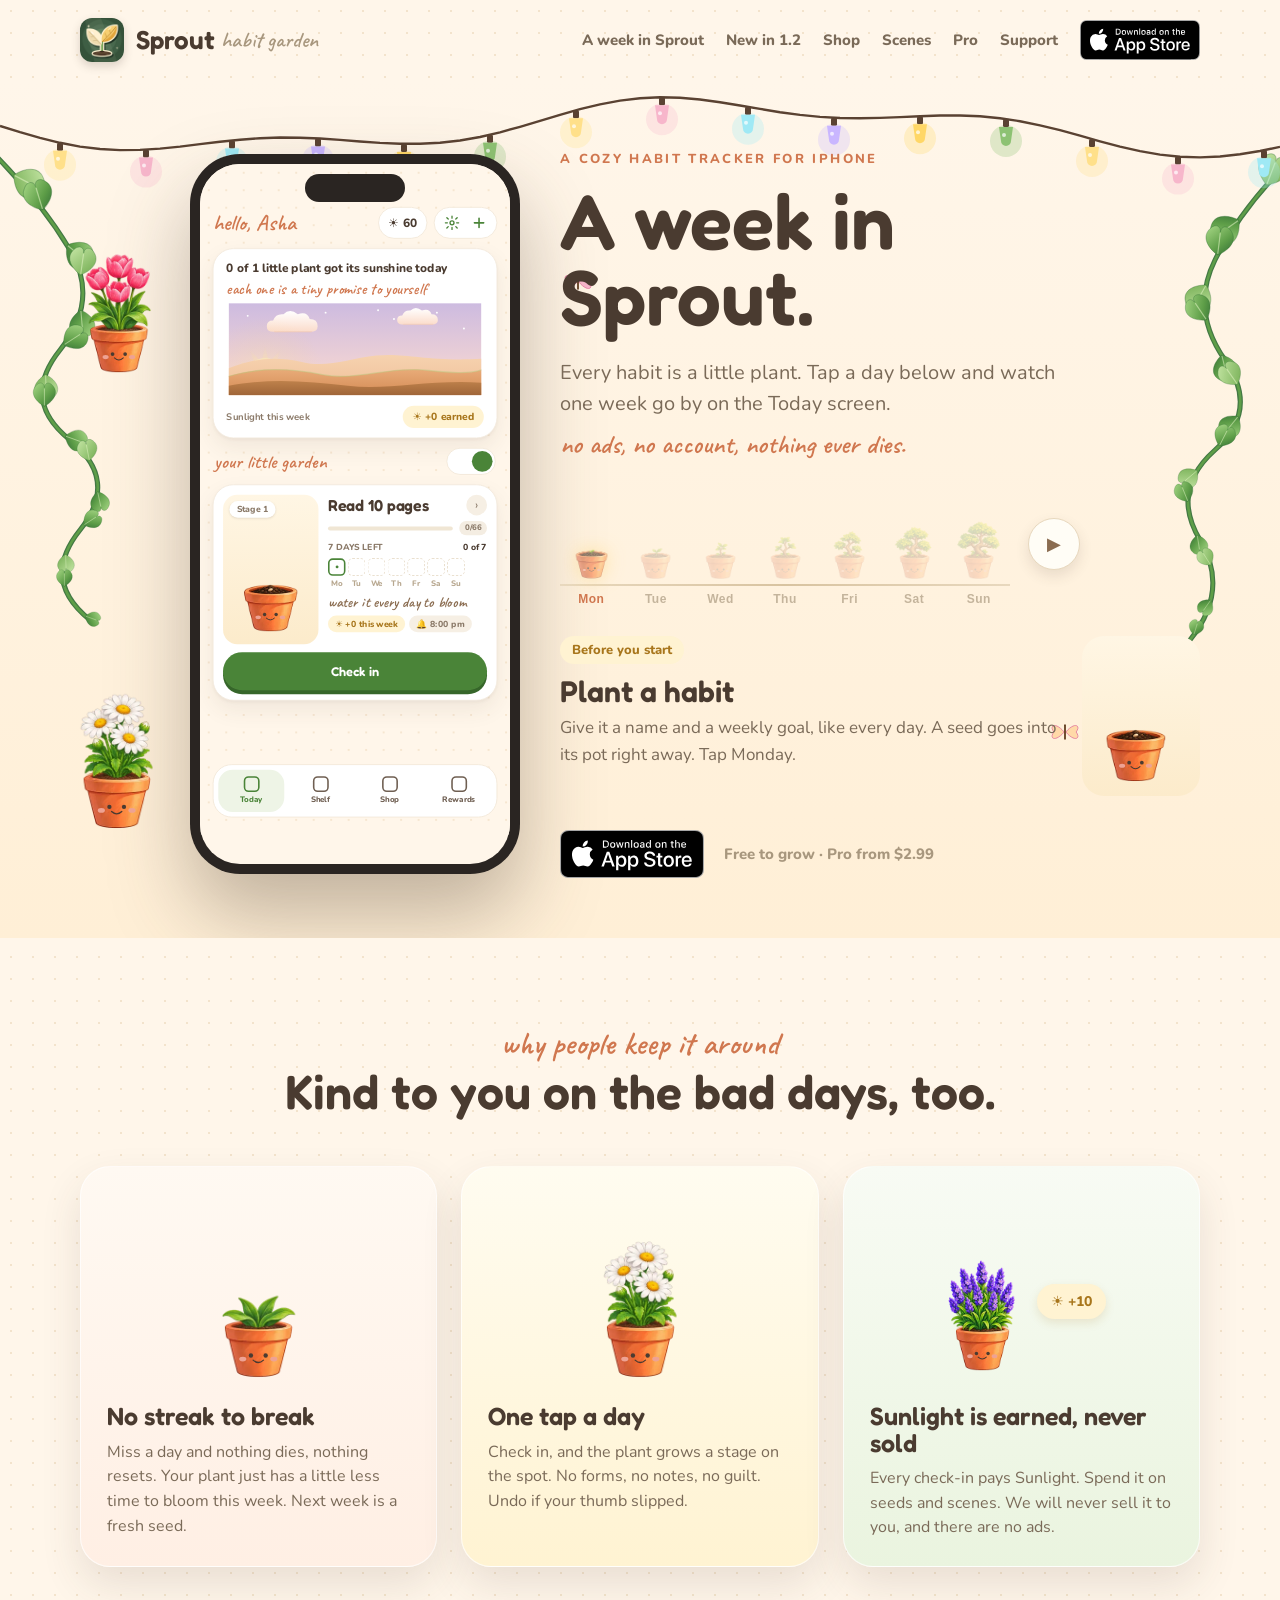
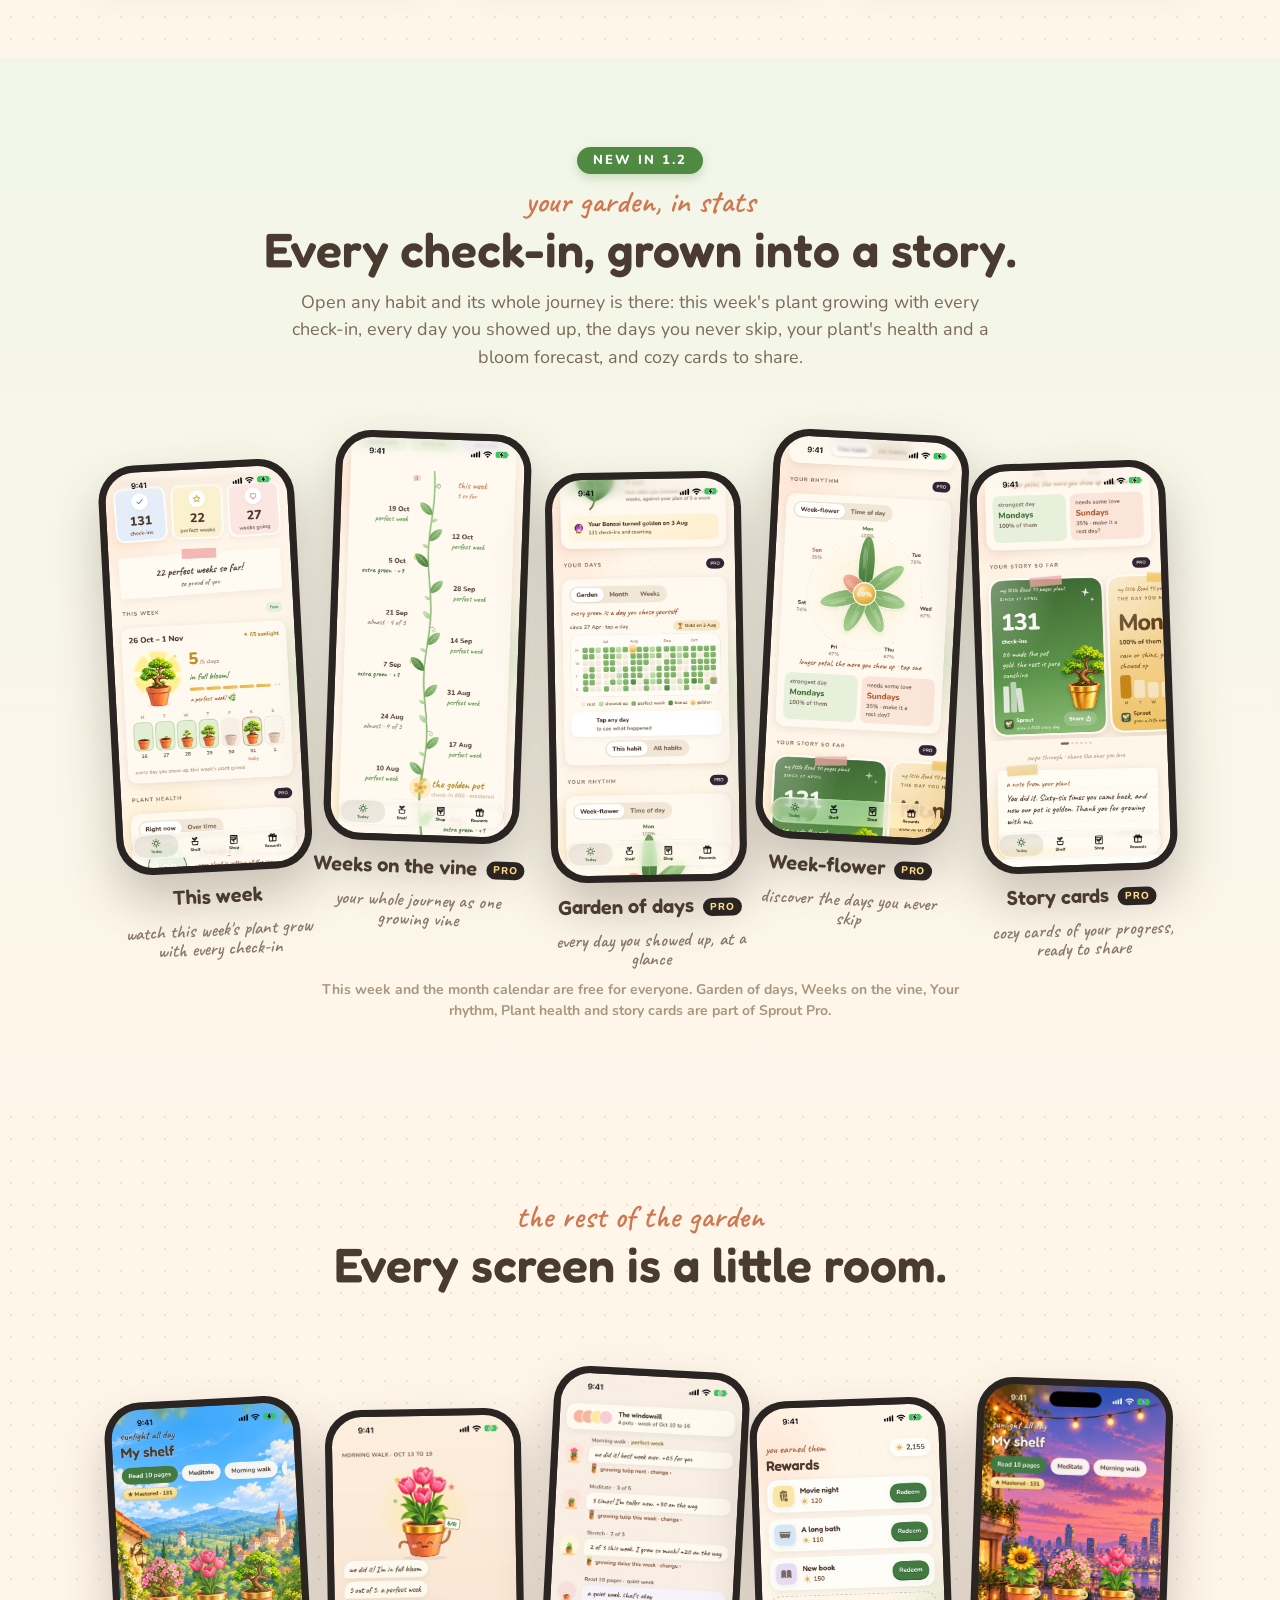
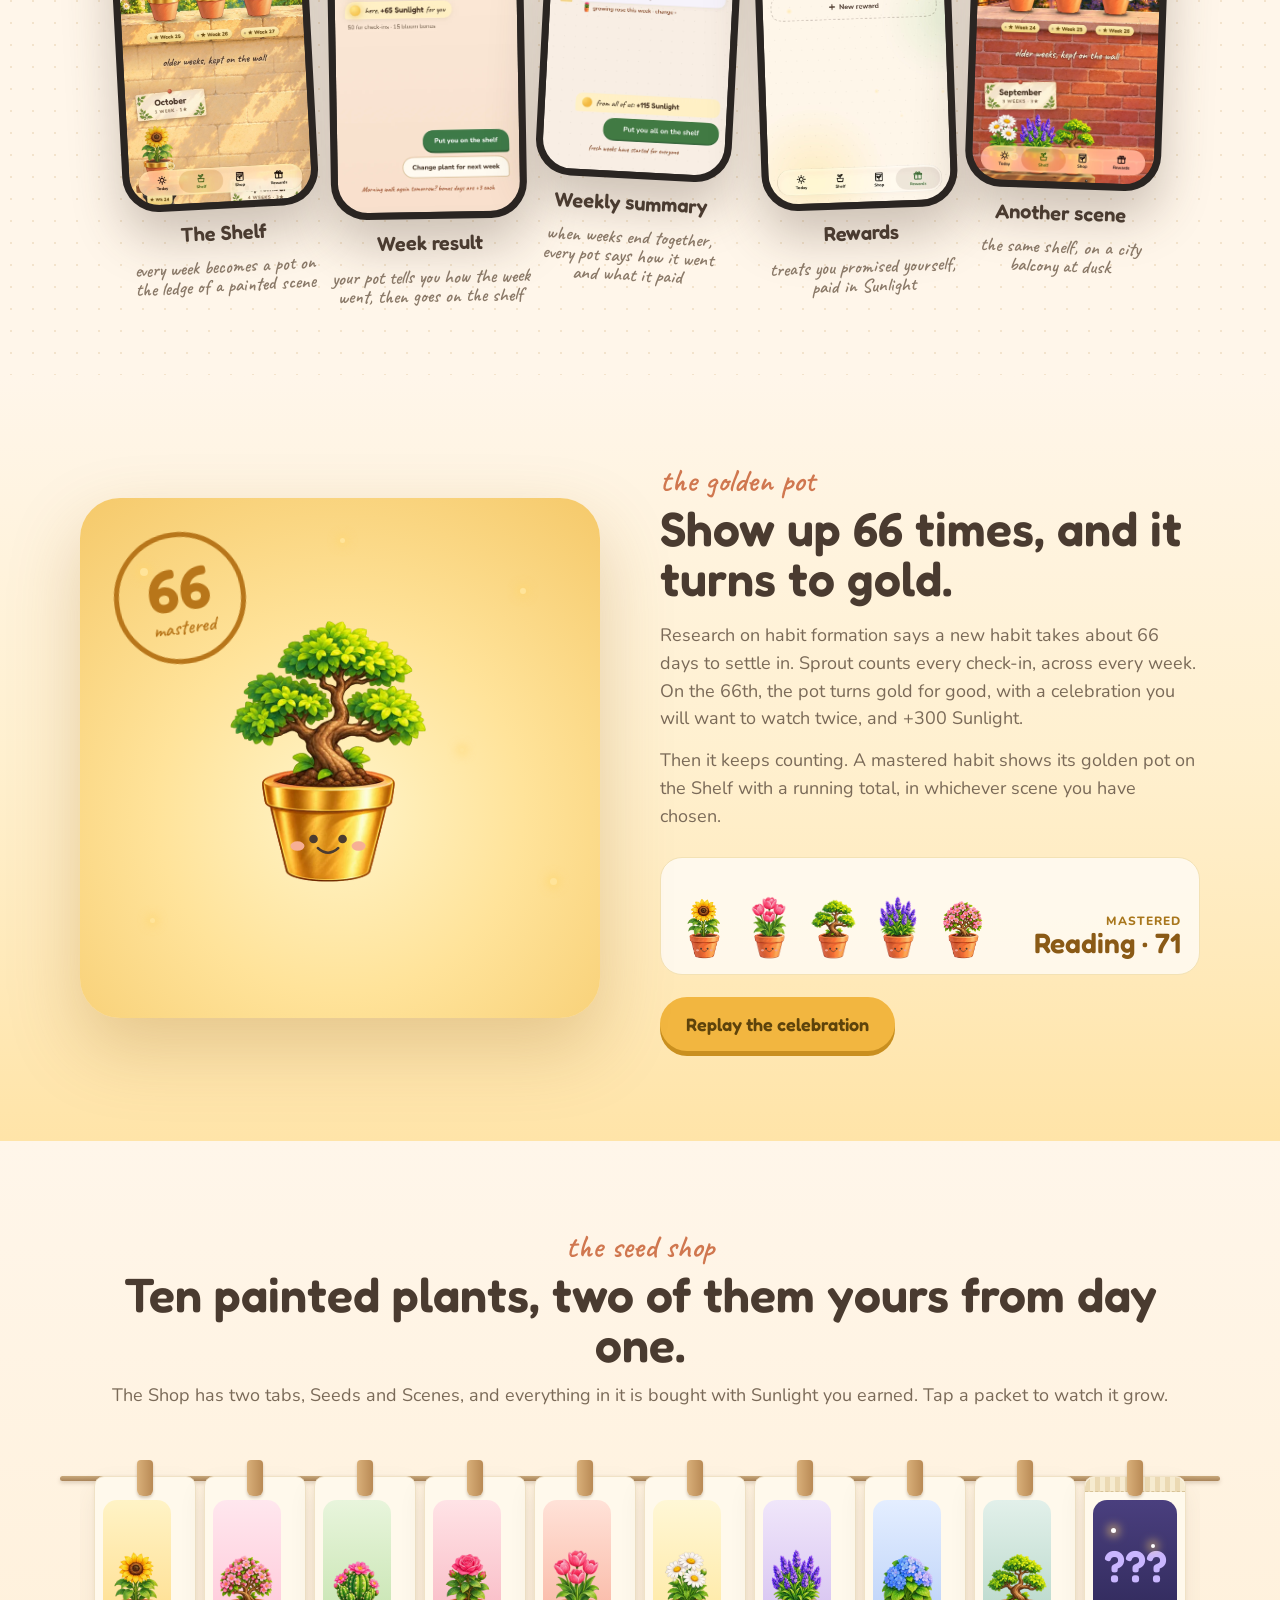
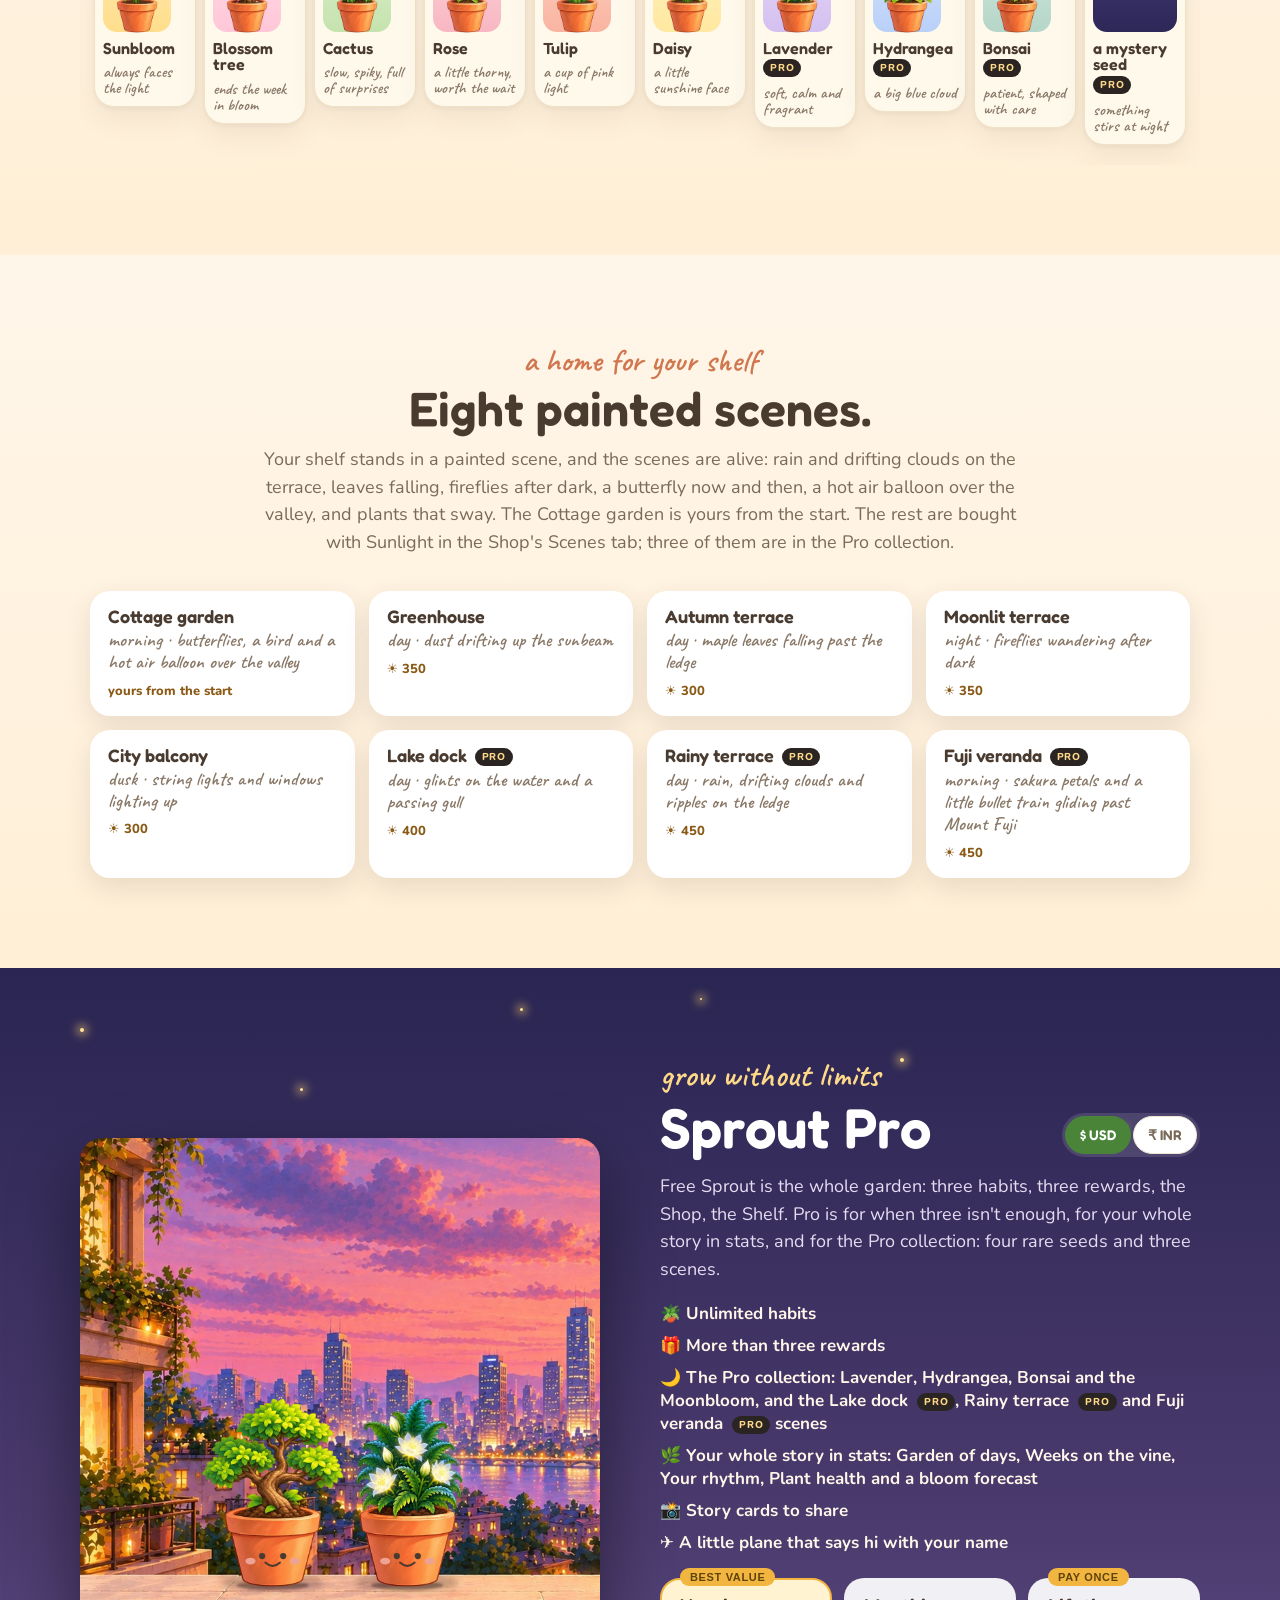
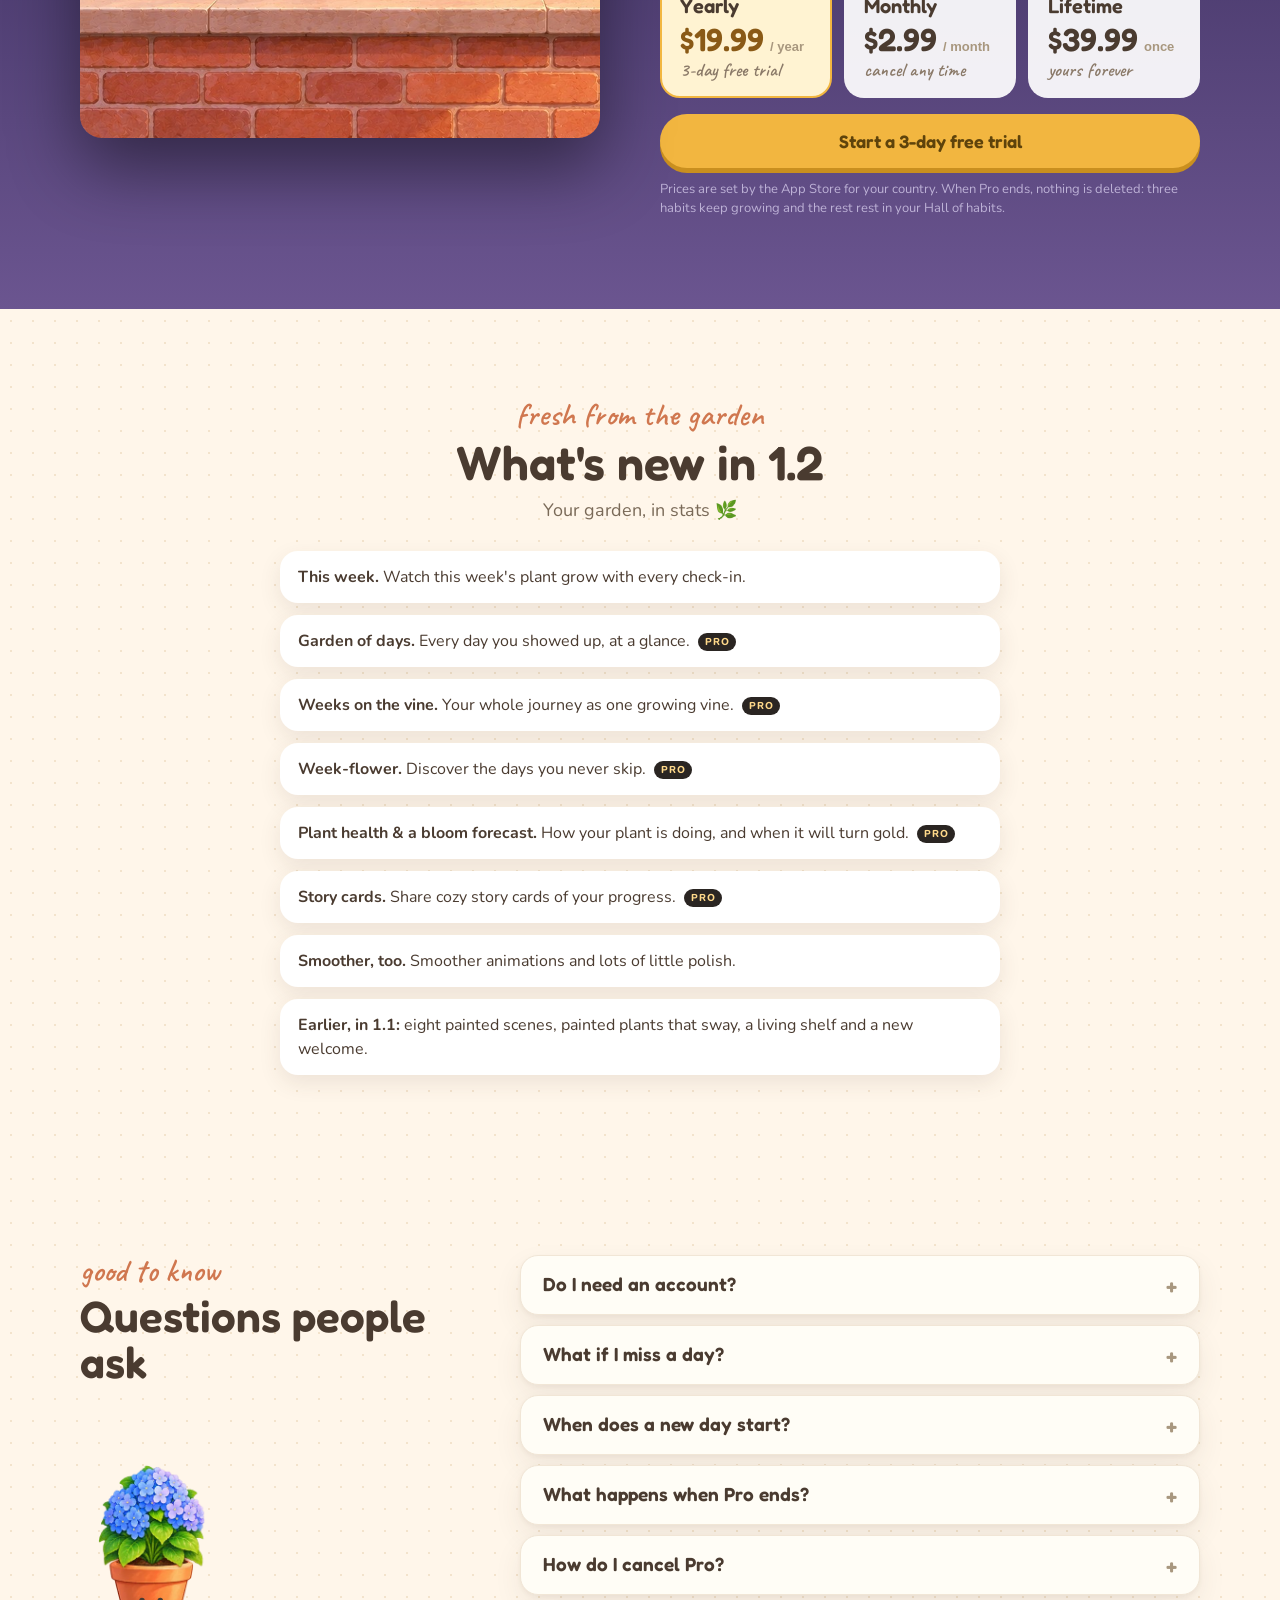
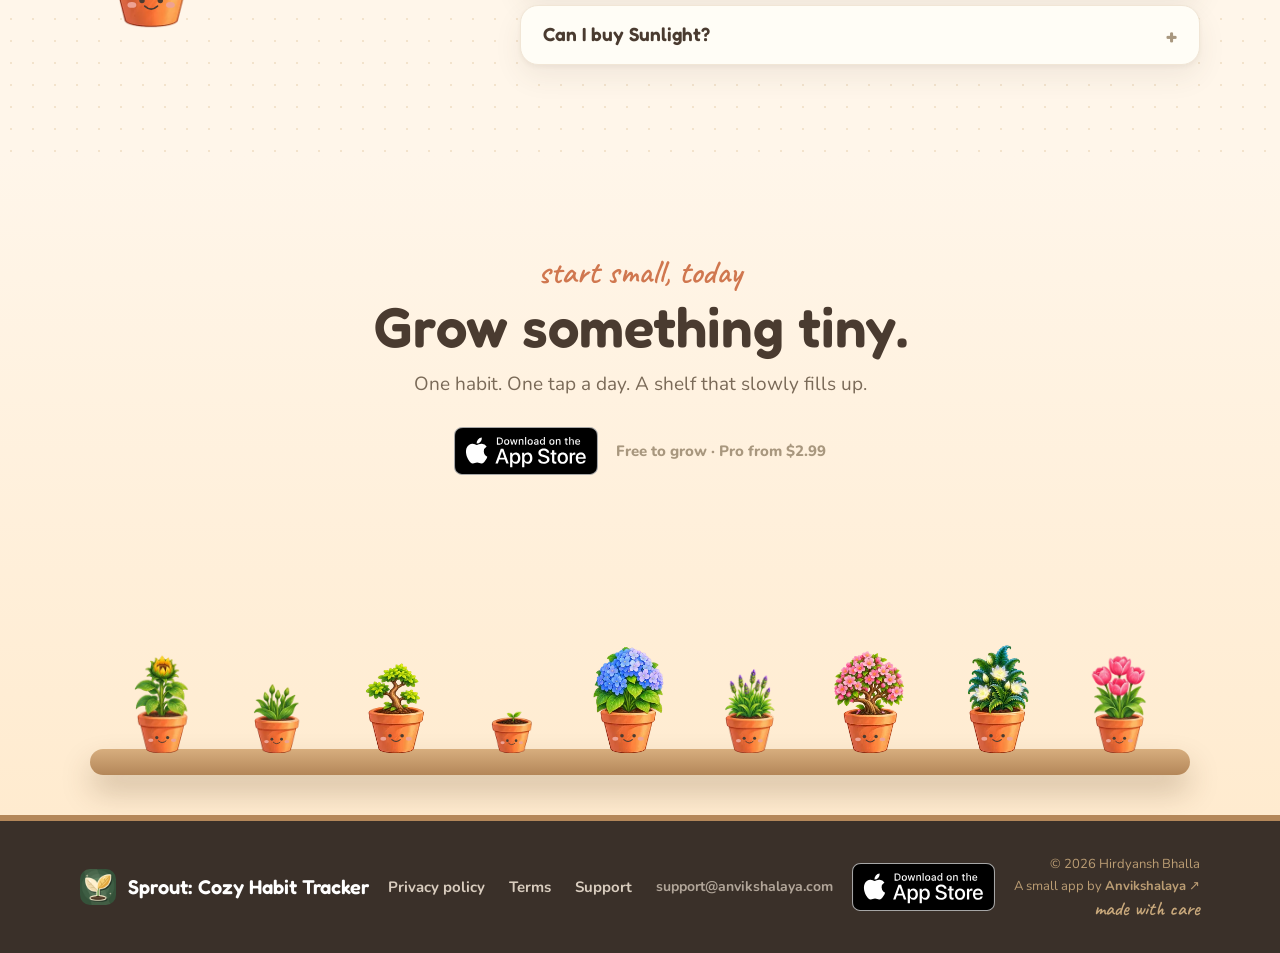
==== commit 50778fa5: "1.2 letter without the second signature; price switch labelled $ USD and ₹ INR The Garden Post alrea" ====
--- a/index.html
+++ b/index.html
@@ -732,7 +732,7 @@
 <button class="btn" id="replay66" style="margin-top:22px;background:var(--gold);color:#5E430B;box-shadow:0 5px 0 #C98F1F">Replay the celebration</button></div></div></section><section class="sec shop" id="seeds"><div class="wrap"><div class="hand kick">the seed shop</div><h2 class="h title">Ten painted plants, two of them yours from day one.</h2><p class="p" style="text-align:center;margin-top:12px">The Shop has two tabs, Seeds and Scenes, and everything in it is bought with Sunlight you earned. Tap a packet to watch it grow.</p><div class="rope"><div class="packs"><div class="pack"><div class="pin"></div><button data-grow="sun"><div class="crimp"></div><div class="win" style="background:linear-gradient(180deg,#FFF3C6,#FFDD8C)"><img class="pimg" src="plants/pk_sunbloom.webp" alt="" width="76" height="126" loading="lazy"></div><div class="h" style="font-size:16px">Sunbloom</div><div class="hand" style="font-size:16px;color:#8A7968">always faces the light</div></button></div><div class="pack"><div class="pin"></div><button data-grow="blo"><div class="crimp"></div><div class="win" style="background:linear-gradient(180deg,#FFE7EE,#FFC7D8)"><img class="pimg" src="plants/pk_blossomTree.webp" alt="" width="76" height="126" loading="lazy"></div><div class="h" style="font-size:16px">Blossom tree</div><div class="hand" style="font-size:16px;color:#8A7968">ends the week in bloom</div></button></div><div class="pack"><div class="pin"></div><button data-grow="cac"><div class="crimp"></div><div class="win" style="background:linear-gradient(180deg,#E8F5DC,#C5E3AE)"><img class="pimg" src="plants/pk_cactus.webp" alt="" width="76" height="126" loading="lazy"></div><div class="h" style="font-size:16px">Cactus</div><div class="hand" style="font-size:16px;color:#8A7968">slow, spiky, full of surprises</div></button></div><div class="pack"><div class="pin"></div><button data-grow="ros"><div class="crimp"></div><div class="win" style="background:linear-gradient(180deg,#FFE3E6,#F8B7C2)"><img class="pimg" src="plants/pk_rose.webp" alt="" width="76" height="126" loading="lazy"></div><div class="h" style="font-size:16px">Rose</div><div class="hand" style="font-size:16px;color:#8A7968">a little thorny, worth the wait</div></button></div><div class="pack"><div class="pin"></div><button data-grow="tul"><div class="crimp"></div><div class="win" style="background:linear-gradient(180deg,#FFE2D8,#F9B4A0)"><img class="pimg" src="plants/pk_tulip.webp" alt="" width="76" height="126" loading="lazy"></div><div class="h" style="font-size:16px">Tulip</div><div class="hand" style="font-size:16px;color:#8A7968">a cup of pink light</div></button></div><div class="pack"><div class="pin"></div><button data-grow="dai"><div class="crimp"></div><div class="win" style="background:linear-gradient(180deg,#FFF7D6,#FFE8A0)"><img class="pimg" src="plants/pk_daisy.webp" alt="" width="76" height="126" loading="lazy"></div><div class="h" style="font-size:16px">Daisy</div><div class="hand" style="font-size:16px;color:#8A7968">a little sunshine face</div></button></div><div class="pack"><div class="pin"></div><button data-grow="lav"><div class="crimp"></div><div class="win" style="background:linear-gradient(180deg,#F0E6FA,#D4C0F0)"><img class="pimg" src="plants/pk_lavender.webp" alt="" width="76" height="126" loading="lazy"></div><div class="h" style="font-size:16px">Lavender <span class="protag">Pro</span></div><div class="hand" style="font-size:16px;color:#8A7968">soft, calm and fragrant</div></button></div><div class="pack"><div class="pin"></div><button data-grow="hyd"><div class="crimp"></div><div class="win" style="background:linear-gradient(180deg,#E4EEFF,#B9D0F8)"><img class="pimg" src="plants/pk_hydrangea.webp" alt="" width="76" height="126" loading="lazy"></div><div class="h" style="font-size:16px">Hydrangea <span class="protag">Pro</span></div><div class="hand" style="font-size:16px;color:#8A7968">a big blue cloud</div></button></div><div class="pack"><div class="pin"></div><button data-grow="bon"><div class="crimp"></div><div class="win" style="background:linear-gradient(180deg,#E2F0EA,#B5D6C8)"><img class="pimg" src="plants/pk_bonsai.webp" alt="" width="76" height="126" loading="lazy"></div><div class="h" style="font-size:16px">Bonsai <span class="protag">Pro</span></div><div class="hand" style="font-size:16px;color:#8A7968">patient, shaped with care</div></button></div><div class="pack"><div class="pin"></div><div class="body" style="cursor:default"><div class="crimp"></div><div class="win" style="background:linear-gradient(180deg,#4A3F7E,#2E2858);align-items:center"><span class="spk" style="left:18px;top:28px;width:5px;height:5px;background:#fff"></span><span class="spk" style="right:22px;top:44px;width:4px;height:4px;background:#fff;animation-delay:1s"></span><span class="h" style="font-size:44px;color:#C9B6FF">???</span></div><div class="h" style="font-size:16px">a mystery seed <span class="protag">Pro</span></div><div class="hand" style="font-size:16px;color:#8A7968">something stirs at night</div></div></div></div></div></div></section><section class="sec scenes" id="scenes"><div class="wrap"><div class="hand kick">a home for your shelf</div><h2 class="h title">Eight painted scenes.</h2><p class="p" style="text-align:center;margin-top:12px;max-width:760px;margin-left:auto;margin-right:auto">Your shelf stands in a painted scene, and the scenes are alive: rain and drifting clouds on the terrace, leaves falling, fireflies after dark, a butterfly now and then, a hot air balloon over the valley, and plants that sway. The Cottage garden is yours from the start. The rest are bought with Sunlight in the Shop's Scenes tab; three of them are in the Pro collection.</p><ul class="scenelist"><li class="scene"><div class="h" style="font-size:18px">Cottage garden</div><div class="sline hand">morning · butterflies, a bird and a hot air balloon over the valley</div><div class="sprice">yours from the start</div></li><li class="scene"><div class="h" style="font-size:18px">Greenhouse</div><div class="sline hand">day · dust drifting up the sunbeam</div><div class="sprice">☀ 350</div></li><li class="scene"><div class="h" style="font-size:18px">Autumn terrace</div><div class="sline hand">day · maple leaves falling past the ledge</div><div class="sprice">☀ 300</div></li><li class="scene"><div class="h" style="font-size:18px">Moonlit terrace</div><div class="sline hand">night · fireflies wandering after dark</div><div class="sprice">☀ 350</div></li><li class="scene"><div class="h" style="font-size:18px">City balcony</div><div class="sline hand">dusk · string lights and windows lighting up</div><div class="sprice">☀ 300</div></li><li class="scene"><div class="h" style="font-size:18px">Lake dock <span class="protag">Pro</span></div><div class="sline hand">day · glints on the water and a passing gull</div><div class="sprice">☀ 400</div></li><li class="scene"><div class="h" style="font-size:18px">Rainy terrace <span class="protag">Pro</span></div><div class="sline hand">day · rain, drifting clouds and ripples on the ledge</div><div class="sprice">☀ 450</div></li><li class="scene"><div class="h" style="font-size:18px">Fuji veranda <span class="protag">Pro</span></div><div class="sline hand">morning · sakura petals and a little bullet train gliding past Mount Fuji</div><div class="sprice">☀ 450</div></li></ul></div></section>
 <section class="sec pro" id="pro"><span class="spk" style="left:80px;top:60px;width:4px;height:4px;animation-delay:0s"></span><span class="spk" style="left:300px;top:120px;width:3px;height:3px;animation-delay:0.6s"></span><span class="spk" style="left:520px;top:40px;width:3px;height:3px;animation-delay:1.2s"></span><span class="spk" style="left:900px;top:90px;width:4px;height:4px;animation-delay:0.3s"></span><span class="spk" style="left:1120px;top:160px;width:3px;height:3px;animation-delay:1.5s"></span><span class="spk" style="left:700px;top:30px;width:2px;height:2px;animation-delay:1.8s"></span>
 <div class="wrap pro-in"><div class="nightwin"><svg class="nightsvg" viewBox="0 150 390 450" preserveAspectRatio="xMidYMid slice" role="img" aria-label="A city balcony at dusk with string lights over the skyline, and a bonsai and a softly glowing Moonbloom standing on the ledge"><defs><filter id="pwBlur" x="-30%" y="-80%" width="160%" height="260%"><feGaussianBlur stdDeviation="2.2"/></filter><filter id="pwBlurS" x="-30%" y="-120%" width="160%" height="340%"><feGaussianBlur stdDeviation="0.9"/></filter><radialGradient id="moonHalo"><stop offset="0" stop-color="#9FF3FF" stop-opacity=".55"/><stop offset=".45" stop-color="#B9A6F7" stop-opacity=".26"/><stop offset="1" stop-color="#B9A6F7" stop-opacity="0"/></radialGradient></defs><image href="assets/scene_city.jpg" x="0" y="0" width="390" height="600"/><ellipse cx="144.5" cy="483.5" rx="39" ry="6.5" fill="#3A1C28" opacity=".28" filter="url(#pwBlur)"/><ellipse cx="144.5" cy="485.5" rx="27" ry="3.4" fill="#2A1218" opacity=".42" filter="url(#pwBlurS)"/><ellipse cx="245.5" cy="483.5" rx="39" ry="6.5" fill="#3A1C28" opacity=".28" filter="url(#pwBlur)"/><ellipse cx="245.5" cy="485.5" rx="27" ry="3.4" fill="#2A1218" opacity=".42" filter="url(#pwBlurS)"/><circle class="moon-glow" cx="245.5" cy="387.0" r="62" fill="url(#moonHalo)"/><g transform="translate(83.13 300.11) scale(0.2557)"><image href="plants/art_bonsai_s8_480.webp" width="480" height="796"/><use href="#potface"/></g><g transform="translate(184.13 300.11) scale(0.2557)"><image href="plants/art_moonbloom_s8_480.webp" width="480" height="796"/><use href="#potface"/></g></svg></div>
-<div style="flex:1"><div style="display:flex;justify-content:space-between;align-items:flex-end;gap:12px;flex-wrap:wrap"><div><div class="hand" style="font-size:34px;color:#FFD98A">grow without limits</div><h2 class="h" style="font-size:56px;margin-top:6px;color:#fff">Sprout Pro</h2></div><div style="display:flex;gap:2px;padding:3px;border-radius:99px;background:rgba(255,255,255,.12)"><button class="chip on" data-cur="USD">$ US</button><button class="chip" data-cur="INR">₹ India</button></div></div>
+<div style="flex:1"><div style="display:flex;justify-content:space-between;align-items:flex-end;gap:12px;flex-wrap:wrap"><div><div class="hand" style="font-size:34px;color:#FFD98A">grow without limits</div><h2 class="h" style="font-size:56px;margin-top:6px;color:#fff">Sprout Pro</h2></div><div style="display:flex;gap:2px;padding:3px;border-radius:99px;background:rgba(255,255,255,.12)"><button class="chip on" data-cur="USD">$ USD</button><button class="chip" data-cur="INR">₹ INR</button></div></div>
 <p class="p" style="margin-top:16px;color:#E6DCF2">Free Sprout is the whole garden: three habits, three rewards, the Shop, the Shelf. Pro is for when three isn't enough, for your whole story in stats, and for the Pro collection: four rare seeds and three scenes.</p>
 <ul style="margin:18px 0 0;padding:0;list-style:none;display:flex;flex-direction:column;gap:9px;font-size:17px;font-weight:700"><li>🪴 Unlimited habits</li><li>🎁 More than three rewards</li><li>🌙 The Pro collection: Lavender, Hydrangea, Bonsai and the Moonbloom, and the Lake dock <span class="protag">Pro</span>, Rainy terrace <span class="protag">Pro</span> and Fuji veranda <span class="protag">Pro</span> scenes</li><li>🌿 Your whole story in stats: Garden of days, Weeks on the vine, Your rhythm, Plant health and a bloom forecast</li><li>📸 Story cards to share</li><li>✈️ A little plane that says hi with your name</li></ul>
 <div class="plans"><button class="plan" data-plan="yr"><span class="tag">best value</span><div class="h" style="font-size:20px">Yearly</div><div style="display:flex;align-items:baseline;gap:6px;margin-top:6px"><span class="h price" data-price="yr"></span><span style="font-size:13px;font-weight:800;color:var(--soft)" data-per="yr"></span></div><div class="hand" style="font-size:19px;color:#8A7968;margin-top:4px">3-day free trial</div></button><button class="plan" data-plan="mo"><div class="h" style="font-size:20px">Monthly</div><div style="display:flex;align-items:baseline;gap:6px;margin-top:6px"><span class="h price" data-price="mo"></span><span style="font-size:13px;font-weight:800;color:var(--soft)" data-per="mo"></span></div><div class="hand" style="font-size:19px;color:#8A7968;margin-top:4px">cancel any time</div></button><button class="plan" data-plan="life"><span class="tag">pay once</span><div class="h" style="font-size:20px">Lifetime</div><div style="display:flex;align-items:baseline;gap:6px;margin-top:6px"><span class="h price" data-price="life"></span><span style="font-size:13px;font-weight:800;color:var(--soft)" data-per="life"></span></div><div class="hand" style="font-size:19px;color:#8A7968;margin-top:4px">yours forever</div></button></div>
